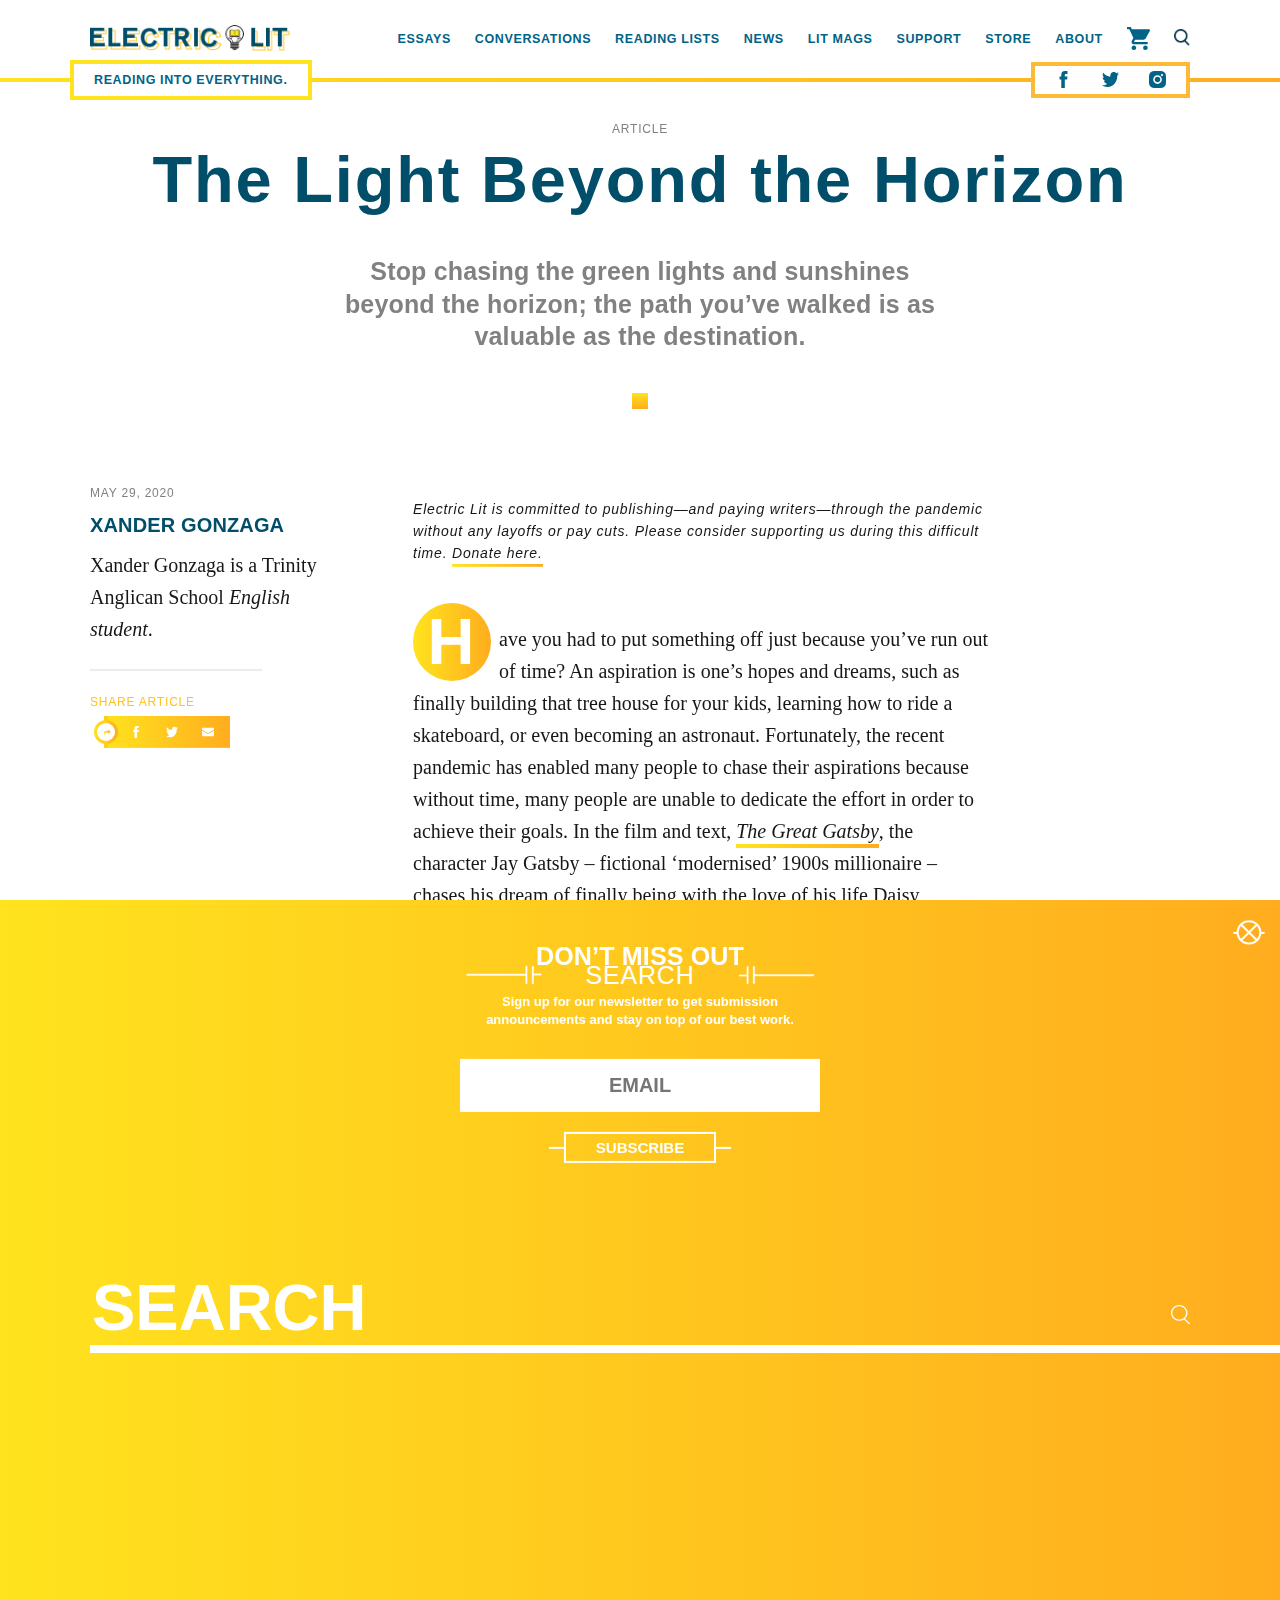
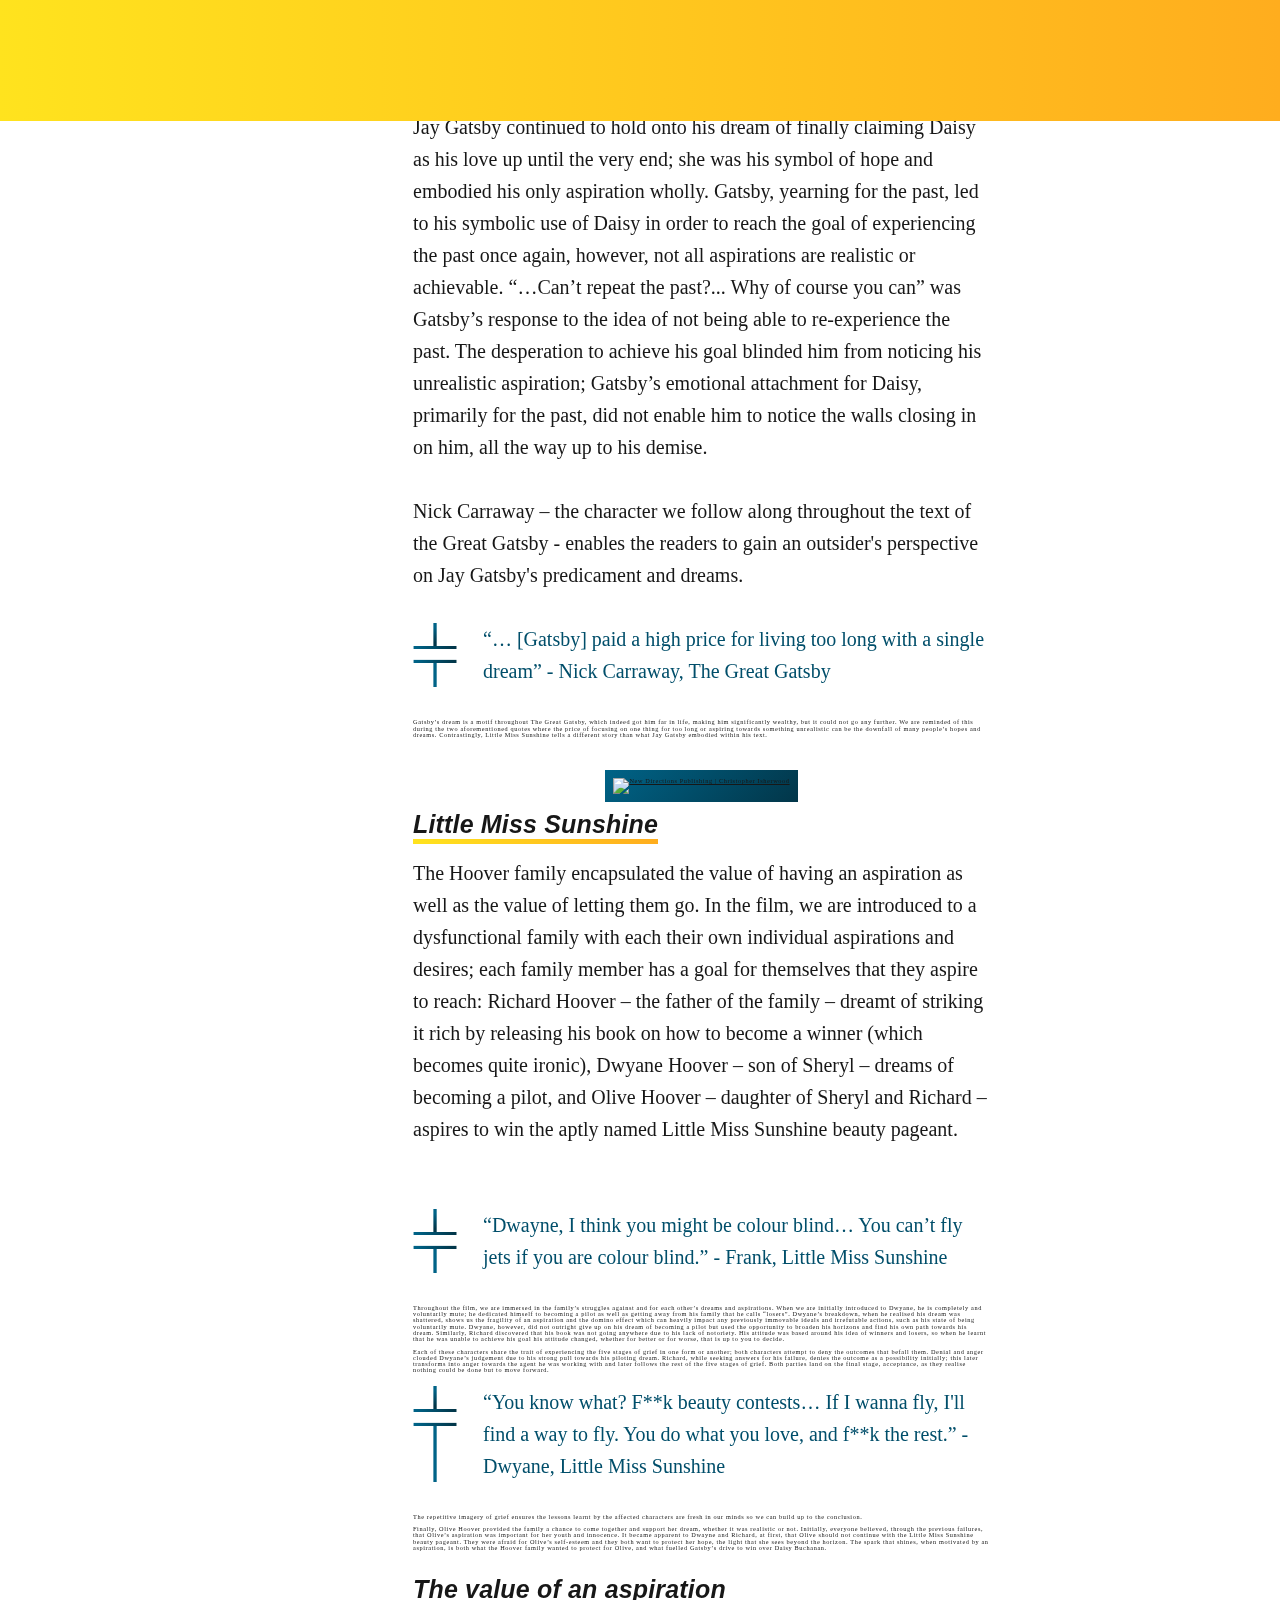
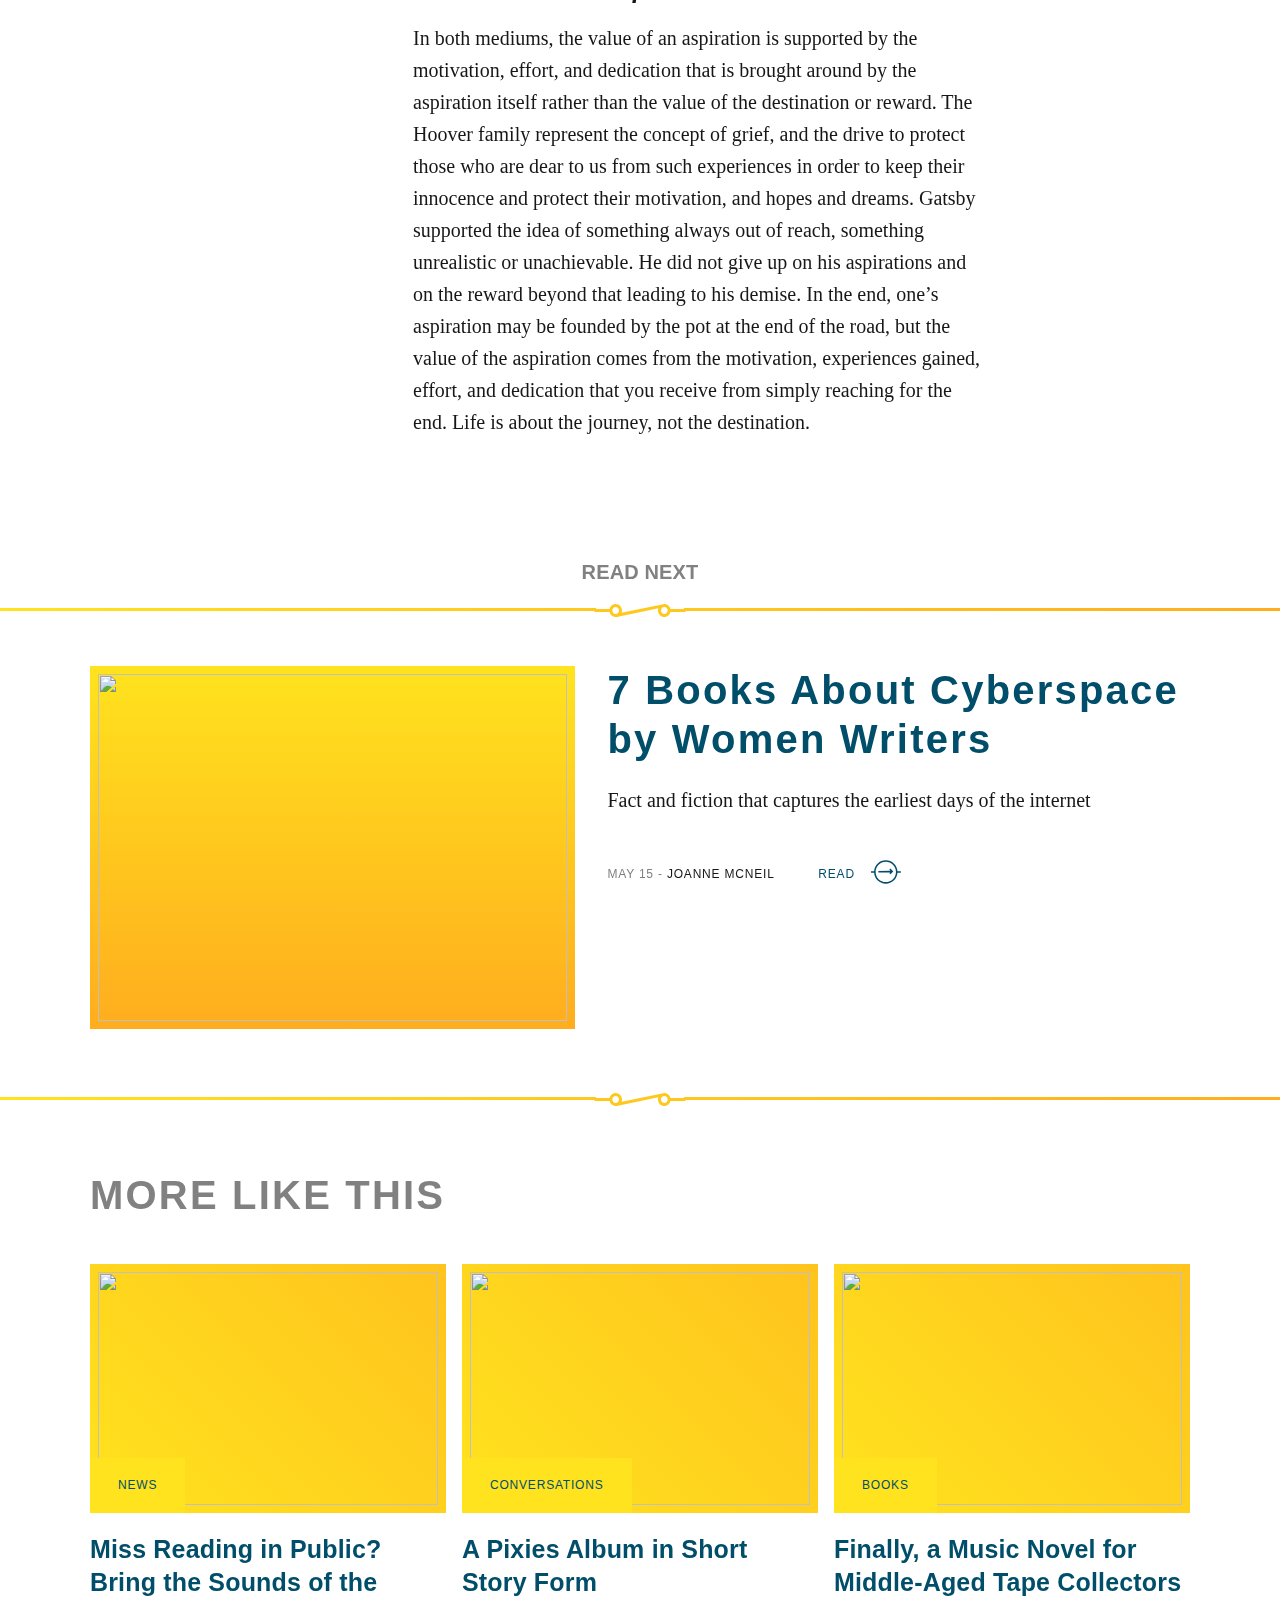
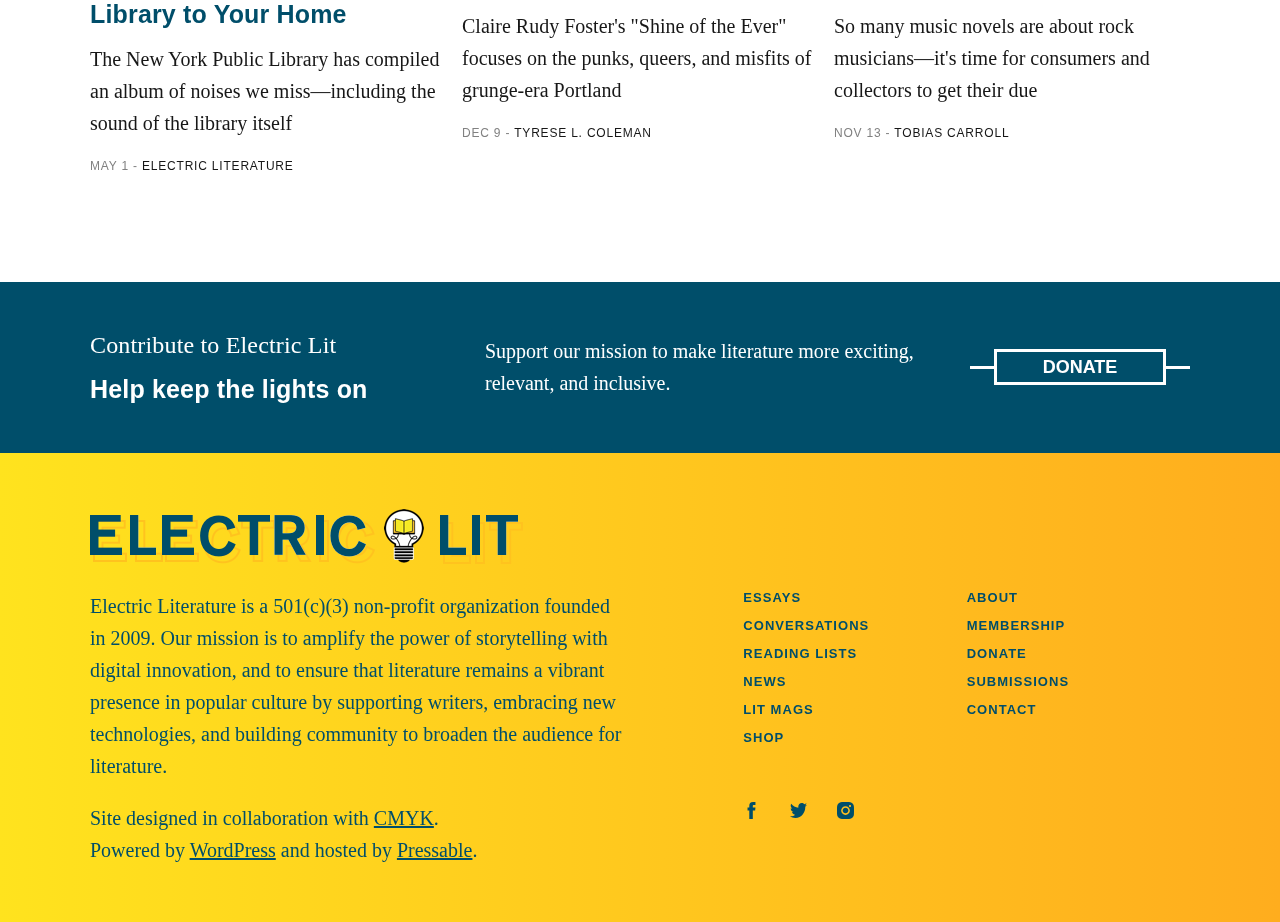
==== 8dd3cbd51df400264954bd637f5add628c99e6c5/index.html @ 5e047ed9 "Commit" ====
<!DOCTYPE html>
<!-- saved from url=(0086)https://electricliterature.com/8-musicals-that-you-might-not-know-were-based-on-books/ -->
<html lang="en-US" class=""><head><meta http-equiv="Content-Type" content="text/html; charset=UTF-8">
	
	<meta name="viewport" content="width=device-width, initial-scale=1">
	<link rel="profile" href="https://gmpg.org/xfn/11">
	<link rel="stylesheet" href="./8 Musicals that You Might Not Know Were Based on Books - Electric Literature_files/gqq1qhm.css">

	<title>The Light Beyond the Horizon - Electric Literature</title>
<script type="text/javascript" async="" src="https://www.google-analytics.com/analytics.js"></script><script type="text/javascript" async="" id="gauges-tracker" data-site-id="5c422c7be278046cb12de45c" src="//secure.gaug.es/track.js"></script><script type="text/javascript" async="" id="gauges-tracker" data-site-id="5c422c7be278046cb12de45c" src="//secure.gaug.es/track.js"></script><script type="text/javascript" async="" src="https://www.google-analytics.com/analytics.js"></script><script type="text/javascript" async="" src="https://www.google-analytics.com/analytics.js"></script><script type="text/javascript" async="" id="gauges-tracker" data-site-id="5c422c7be278046cb12de45c" src="//secure.gaug.es/track.js"></script><script type="text/javascript" async="" id="gauges-tracker" data-site-id="5c422c7be278046cb12de45c" src="//secure.gaug.es/track.js"></script><script type="text/javascript" async="" src="https://www.google-analytics.com/analytics.js"></script><script type="text/javascript" async="" id="gauges-tracker" data-site-id="5c422c7be278046cb12de45c" src="./8 Musicals that You Might Not Know Were Based on Books - Electric Literature_files/track.js.download"></script><script type="text/javascript" async="" src="./8 Musicals that You Might Not Know Were Based on Books - Electric Literature_files/analytics.js.download"></script><script>window._wca = window._wca || [];</script>

<!-- This site is optimized with the Yoast SEO plugin v12.1 - https://yoast.com/wordpress/plugins/seo/ -->
<meta name="description" content="">
<link rel="canonical" href="https://electricliterature.com/8-musicals-that-you-might-not-know-were-based-on-books/">
<meta property="og:locale" content="en_US">
<meta property="og:type" content="article">
<meta property="og:title" content="">
<meta property="og:description" content="">
<meta property="og:url" content="https://electricliterature.com/8-musicals-that-you-might-not-know-were-based-on-books/">
<meta property="og:site_name" content="Electric Literature">
<meta property="article:tag" content="music">
<meta property="article:tag" content="theater">
<meta property="article:section" content="Reading Lists">
<meta property="article:published_time" content="2020-05-18T11:00:00-04:00">
<meta property="article:modified_time" content="2020-05-18T17:53:12-04:00">
<meta property="og:updated_time" content="2020-05-18T17:53:12-04:00">
<meta property="og:image" content="https://149349728.v2.pressablecdn.com/wp-content/uploads/2020/04/peter-lewicki-Wfh650C1OHU-unsplash-scaled-e1587607714126.jpg">
<meta property="og:image:secure_url" content="https://149349728.v2.pressablecdn.com/wp-content/uploads/2020/04/peter-lewicki-Wfh650C1OHU-unsplash-scaled-e1587607714126.jpg">
<meta property="og:image:width" content="1500">
<meta property="og:image:height" content="1000">
<meta name="twitter:card" content="summary_large_image">
<meta name="twitter:description" content="The secret literary roots of your favorite Broadway showtunes">
<meta name="twitter:title" content="">
<meta name="twitter:image" content="https://149349728.v2.pressablecdn.com/wp-content/uploads/2020/04/peter-lewicki-Wfh650C1OHU-unsplash-scaled-e1587607714126.jpg">
<script type="application/ld+json" class="yoast-schema-graph yoast-schema-graph--main">{"@context":"https://schema.org","@graph":[{"@type":"WebSite","@id":"https://electricliterature.com/#website","url":"https://electricliterature.com/","name":"Electric Literature","potentialAction":{"@type":"SearchAction","target":"https://electricliterature.com/?s={search_term_string}","query-input":"required name=search_term_string"}},{"@type":"ImageObject","@id":"https://electricliterature.com/8-musicals-that-you-might-not-know-were-based-on-books/#primaryimage","url":"https://149349728.v2.pressablecdn.com/wp-content/uploads/2020/04/peter-lewicki-Wfh650C1OHU-unsplash-scaled-e1587607714126.jpg","width":1500,"height":1000},{"@type":"WebPage","@id":"https://electricliterature.com/8-musicals-that-you-might-not-know-were-based-on-books/#webpage","url":"https://electricliterature.com/8-musicals-that-you-might-not-know-were-based-on-books/","inLanguage":"en-US","name":"8 Musicals that You Might Not Know Were Based on Books - Electric Literature","isPartOf":{"@id":"https://electricliterature.com/#website"},"primaryImageOfPage":{"@id":"https://electricliterature.com/8-musicals-that-you-might-not-know-were-based-on-books/#primaryimage"},"datePublished":"2020-05-18T11:00:00-04:00","dateModified":"2020-05-18T17:53:12-04:00","author":{"@id":"https://electricliterature.com/#/schema/person/364474585183c8fc0d75adfd52c80486"},"description":"The secret literary roots of your favorite Broadway showtunes"},{"@type":["Person"],"@id":"https://electricliterature.com/#/schema/person/364474585183c8fc0d75adfd52c80486","name":"Jo Lou","image":{"@type":"ImageObject","@id":"https://electricliterature.com/#authorlogo","url":"https://secure.gravatar.com/avatar/92088957a4a938cdf86b08417f9899d1?s=96&d=mm&r=g","caption":"Jo Lou"},"sameAs":[]}]}</script>
<!-- / Yoast SEO plugin. -->

<link rel="dns-prefetch" href="https://chimpstatic.com/">
<link rel="dns-prefetch" href="https://stats.wp.com/">
<link rel="dns-prefetch" href="https://cdn.jsdelivr.net/">
<link rel="dns-prefetch" href="https://www.googletagservices.com/">
<link rel="dns-prefetch" href="https://a.opmnstr.com/">
<link rel="dns-prefetch" href="https://s.w.org/">
<link rel="alternate" type="application/rss+xml" title="Electric Literature » Feed" href="https://electricliterature.com/feed/">
<link rel="alternate" type="application/rss+xml" title="Electric Literature » Comments Feed" href="https://electricliterature.com/comments/feed/">
<link rel="alternate" type="application/rss+xml" title="Electric Literature » 8 Musicals that You Might Not Know Were Based on Books Comments Feed" href="https://electricliterature.com/8-musicals-that-you-might-not-know-were-based-on-books/feed/">
		<script type="text/javascript">
			window._wpemojiSettings = {"baseUrl":"https:\/\/s.w.org\/images\/core\/emoji\/12.0.0-1\/72x72\/","ext":".png","svgUrl":"https:\/\/s.w.org\/images\/core\/emoji\/12.0.0-1\/svg\/","svgExt":".svg","source":{"concatemoji":"https:\/\/electricliterature.com\/wp-includes\/js\/wp-emoji-release.min.js?ver=5.4.1"}};
			/*! This file is auto-generated */
			!function(e,a,t){var r,n,o,i,p=a.createElement("canvas"),s=p.getContext&&p.getContext("2d");function c(e,t){var a=String.fromCharCode;s.clearRect(0,0,p.width,p.height),s.fillText(a.apply(this,e),0,0);var r=p.toDataURL();return s.clearRect(0,0,p.width,p.height),s.fillText(a.apply(this,t),0,0),r===p.toDataURL()}function l(e){if(!s||!s.fillText)return!1;switch(s.textBaseline="top",s.font="600 32px Arial",e){case"flag":return!c([127987,65039,8205,9895,65039],[127987,65039,8203,9895,65039])&&(!c([55356,56826,55356,56819],[55356,56826,8203,55356,56819])&&!c([55356,57332,56128,56423,56128,56418,56128,56421,56128,56430,56128,56423,56128,56447],[55356,57332,8203,56128,56423,8203,56128,56418,8203,56128,56421,8203,56128,56430,8203,56128,56423,8203,56128,56447]));case"emoji":return!c([55357,56424,55356,57342,8205,55358,56605,8205,55357,56424,55356,57340],[55357,56424,55356,57342,8203,55358,56605,8203,55357,56424,55356,57340])}return!1}function d(e){var t=a.createElement("script");t.src=e,t.defer=t.type="text/javascript",a.getElementsByTagName("head")[0].appendChild(t)}for(i=Array("flag","emoji"),t.supports={everything:!0,everythingExceptFlag:!0},o=0;o<i.length;o++)t.supports[i[o]]=l(i[o]),t.supports.everything=t.supports.everything&&t.supports[i[o]],"flag"!==i[o]&&(t.supports.everythingExceptFlag=t.supports.everythingExceptFlag&&t.supports[i[o]]);t.supports.everythingExceptFlag=t.supports.everythingExceptFlag&&!t.supports.flag,t.DOMReady=!1,t.readyCallback=function(){t.DOMReady=!0},t.supports.everything||(n=function(){t.readyCallback()},a.addEventListener?(a.addEventListener("DOMContentLoaded",n,!1),e.addEventListener("load",n,!1)):(e.attachEvent("onload",n),a.attachEvent("onreadystatechange",function(){"complete"===a.readyState&&t.readyCallback()})),(r=t.source||{}).concatemoji?d(r.concatemoji):r.wpemoji&&r.twemoji&&(d(r.twemoji),d(r.wpemoji)))}(window,document,window._wpemojiSettings);
		</script><script src="https://electricliterature.com/wp-includes/js/wp-emoji-release.min.js?ver=5.4.1" type="text/javascript" defer=""></script><script src="https://electricliterature.com/wp-includes/js/wp-emoji-release.min.js?ver=5.4.1" type="text/javascript" defer=""></script><script src="https://electricliterature.com/wp-includes/js/wp-emoji-release.min.js?ver=5.4.1" type="text/javascript" defer=""></script><script src="https://electricliterature.com/wp-includes/js/wp-emoji-release.min.js?ver=5.4.1" type="text/javascript" defer=""></script><script src="./8 Musicals that You Might Not Know Were Based on Books - Electric Literature_files/wp-emoji-release.min.js.download" type="text/javascript" defer=""></script>
		<style type="text/css">
img.wp-smiley,
img.emoji {
	display: inline !important;
	border: none !important;
	box-shadow: none !important;
	height: 1em !important;
	width: 1em !important;
	margin: 0 .07em !important;
	vertical-align: -0.1em !important;
	background: none !important;
	padding: 0 !important;
}
</style>
	<link rel="stylesheet" id="wp-block-library-css" href="./8 Musicals that You Might Not Know Were Based on Books - Electric Literature_files/style.min.css" type="text/css" media="all">
<style id="wp-block-library-inline-css" type="text/css">
.has-text-align-justify{text-align:justify;}
</style>
<link rel="stylesheet" id="wc-block-style-css" href="./8 Musicals that You Might Not Know Were Based on Books - Electric Literature_files/style.css" type="text/css" media="all">
<link rel="stylesheet" id="follow-up-emails-css" href="./8 Musicals that You Might Not Know Were Based on Books - Electric Literature_files/followups.css" type="text/css" media="all">
<link rel="stylesheet" id="woocommerce-layout-css" href="./8 Musicals that You Might Not Know Were Based on Books - Electric Literature_files/woocommerce-layout.css" type="text/css" media="all">
<style id="woocommerce-layout-inline-css" type="text/css">

	.infinite-scroll .woocommerce-pagination {
		display: none;
	}
</style>
<link rel="stylesheet" id="woocommerce-smallscreen-css" href="./8 Musicals that You Might Not Know Were Based on Books - Electric Literature_files/woocommerce-smallscreen.css" type="text/css" media="only screen and (max-width: 768px)">
<link rel="stylesheet" id="woocommerce-general-css" href="./8 Musicals that You Might Not Know Were Based on Books - Electric Literature_files/woocommerce.css" type="text/css" media="all">
<style id="woocommerce-inline-inline-css" type="text/css">
.woocommerce form .form-row .required { visibility: visible; }
</style>
<link rel="stylesheet" id="woocommerce-nyp-css" href="./8 Musicals that You Might Not Know Were Based on Books - Electric Literature_files/name-your-price.css" type="text/css" media="all">
<link rel="stylesheet" id="wordpress-popular-posts-css-css" href="./8 Musicals that You Might Not Know Were Based on Books - Electric Literature_files/wpp.css" type="text/css" media="all">
<link rel="stylesheet" id="theme-name-style-css" href="./8 Musicals that You Might Not Know Were Based on Books - Electric Literature_files/style(1).css" type="text/css" media="all">
<link rel="stylesheet" id="slick-style-css" href="./8 Musicals that You Might Not Know Were Based on Books - Electric Literature_files/slick.css" type="text/css" media="all">
<link rel="stylesheet" id="jetpack_css-css" href="./8 Musicals that You Might Not Know Were Based on Books - Electric Literature_files/jetpack.css" type="text/css" media="all">
<script type="text/javascript" src="./8 Musicals that You Might Not Know Were Based on Books - Electric Literature_files/jquery.js.download"></script>
<script type="text/javascript" src="./8 Musicals that You Might Not Know Were Based on Books - Electric Literature_files/jquery-migrate.min.js.download"></script>
<script type="text/javascript">
/* <![CDATA[ */
var FUE = {"ajaxurl":"https:\/\/electricliterature.com\/wp-admin\/admin-ajax.php","ajax_loader":"https:\/\/electricliterature.com\/wp-content\/plugins\/woocommerce-follow-up-emails\/templates\/images\/ajax-loader.gif"};
/* ]]> */
</script>
<script type="text/javascript" src="./8 Musicals that You Might Not Know Were Based on Books - Electric Literature_files/fue-account-subscriptions.js.download"></script>
<script type="text/javascript">
/* <![CDATA[ */
var wpp_params = {"sampling_active":"1","sampling_rate":"100","ajax_url":"https:\/\/electricliterature.com\/wp-json\/wordpress-popular-posts\/v1\/popular-posts","ID":"127363","token":"dafe4c1215","debug":"1"};
/* ]]> */
</script>
<script type="text/javascript" src="./8 Musicals that You Might Not Know Were Based on Books - Electric Literature_files/wpp-5.0.0.min.js.download"></script>
<script async="" type="text/javascript" src="./8 Musicals that You Might Not Know Were Based on Books - Electric Literature_files/s-202021.js.download"></script>
<script type="text/javascript" defer="defer" src="./8 Musicals that You Might Not Know Were Based on Books - Electric Literature_files/slick.min.js.download"></script>
<script type="text/javascript" data-cfasync="false" id="omapi-script" async="async" src="./8 Musicals that You Might Not Know Were Based on Books - Electric Literature_files/api.min.js.download"></script>
<link rel="https://api.w.org/" href="https://electricliterature.com/wp-json/">
<link rel="EditURI" type="application/rsd+xml" title="RSD" href="https://electricliterature.com/xmlrpc.php?rsd">
<link rel="wlwmanifest" type="application/wlwmanifest+xml" href="https://electricliterature.com/wp-includes/wlwmanifest.xml"> 

<link rel="shortlink" href="https://wp.me/p4FNqI-x8f">
<link rel="alternate" type="application/json+oembed" href="https://electricliterature.com/wp-json/oembed/1.0/embed?url=https%3A%2F%2Felectricliterature.com%2F8-musicals-that-you-might-not-know-were-based-on-books%2F">
<link rel="alternate" type="text/xml+oembed" href="https://electricliterature.com/wp-json/oembed/1.0/embed?url=https%3A%2F%2Felectricliterature.com%2F8-musicals-that-you-might-not-know-were-based-on-books%2F&amp;format=xml">

		<script async="" src="./8 Musicals that You Might Not Know Were Based on Books - Electric Literature_files/js"></script>
		<script>
			window.dataLayer = window.dataLayer || [];
			function gtag(){dataLayer.push(arguments);}
			gtag('js', new Date());
			gtag('config', 'UA-51237042-2');
		</script>

	<meta name="referrer" content="always">
<link rel="dns-prefetch" href="https://v0.wordpress.com/">
<style type="text/css">img#wpstats{display:none}</style><link rel="pingback" href="https://electricliterature.com/xmlrpc.php">	<script type="text/javascript">
		var ajaxurl = 'https://electricliterature.com/wp-admin/admin-ajax.php';
		var templateurl = 'https://electricliterature.com/wp-content/themes/electric-lit';
		var homeurl = 'https://electricliterature.com';
		var siteurl = 'https://electricliterature.com';
		var googletag = googletag || {};
		googletag.cmd = googletag.cmd || [];

	</script>
	<noscript><style>.woocommerce-product-gallery{ opacity: 1 !important; }</style></noscript>
	<style type="text/css">.recentcomments a{display:inline !important;padding:0 !important;margin:0 !important;}</style><link rel="icon" href="https://149349728.v2.pressablecdn.com/wp-content/uploads/2019/02/favicon.jpeg" sizes="32x32">
<link rel="icon" href="https://149349728.v2.pressablecdn.com/wp-content/uploads/2019/02/favicon.jpeg" sizes="192x192">
<link rel="apple-touch-icon" href="https://149349728.v2.pressablecdn.com/wp-content/uploads/2019/02/favicon.jpeg">
<meta name="msapplication-TileImage" content="https://149349728.v2.pressablecdn.com/wp-content/uploads/2019/02/favicon.jpeg">

<style type="text/css">@-webkit-keyframes bounce{0%,20%,50%,80%,to{-webkit-transform:translateY(0);transform:translateY(0)}40%{-webkit-transform:translateY(-30px);transform:translateY(-30px)}60%{-webkit-transform:translateY(-15px);transform:translateY(-15px)}}@keyframes bounce{0%,20%,50%,80%,to{-webkit-transform:translateY(0);transform:translateY(0)}40%{-webkit-transform:translateY(-30px);transform:translateY(-30px)}60%{-webkit-transform:translateY(-15px);transform:translateY(-15px)}}.om-animation-bounce{-webkit-animation-duration:1s;animation-duration:1s;-webkit-animation-fill-mode:both;animation-fill-mode:both;-webkit-animation-name:bounce;animation-name:bounce}@-webkit-keyframes bounceIn{0%{opacity:0;-webkit-transform:scale(.3);transform:scale(.3)}50%{opacity:1;-webkit-transform:scale(1.05);transform:scale(1.05)}70%{-webkit-transform:scale(.9);transform:scale(.9)}to{opacity:1;-webkit-transform:scale(1);transform:scale(1)}}@keyframes bounceIn{0%{opacity:0;-webkit-transform:scale(.3);transform:scale(.3)}50%{opacity:1;-webkit-transform:scale(1.05);transform:scale(1.05)}70%{-webkit-transform:scale(.9);transform:scale(.9)}to{opacity:1;-webkit-transform:scale(1);transform:scale(1)}}.om-animation-bounce-in{-webkit-animation-duration:1s;animation-duration:1s;-webkit-animation-name:bounceIn;animation-name:bounceIn}@-webkit-keyframes bounceInDown{0%{opacity:0;-webkit-transform:translateY(-2000px);transform:translateY(-2000px)}60%{opacity:1;-webkit-transform:translateY(30px);transform:translateY(30px)}80%{-webkit-transform:translateY(-10px);transform:translateY(-10px)}to{-webkit-transform:translateY(0);transform:translateY(0)}}@keyframes bounceInDown{0%{opacity:0;-webkit-transform:translateY(-2000px);transform:translateY(-2000px)}60%{opacity:1;-webkit-transform:translateY(30px);transform:translateY(30px)}80%{-webkit-transform:translateY(-10px);transform:translateY(-10px)}to{-webkit-transform:translateY(0);transform:translateY(0)}}.om-animation-bounce-in-down{-webkit-animation-duration:1s;animation-duration:1s;-webkit-animation-name:bounceInDown;animation-name:bounceInDown}@-webkit-keyframes bounceInLeft{0%{opacity:0;-webkit-transform:translateX(-2000px);transform:translateX(-2000px)}60%{opacity:1;-webkit-transform:translateX(30px);transform:translateX(30px)}80%{-webkit-transform:translateX(-10px);transform:translateX(-10px)}to{-webkit-transform:translateX(0);transform:translateX(0)}}@keyframes bounceInLeft{0%{opacity:0;-webkit-transform:translateX(-2000px);transform:translateX(-2000px)}60%{opacity:1;-webkit-transform:translateX(30px);transform:translateX(30px)}80%{-webkit-transform:translateX(-10px);transform:translateX(-10px)}to{-webkit-transform:translateX(0);transform:translateX(0)}}.om-animation-bounce-in-left{-webkit-animation-duration:1s;animation-duration:1s;-webkit-animation-name:bounceInLeft;animation-name:bounceInLeft}@-webkit-keyframes bounceInRight{0%{opacity:0;-webkit-transform:translateX(2000px);transform:translateX(2000px)}60%{opacity:1;-webkit-transform:translateX(-30px);transform:translateX(-30px)}80%{-webkit-transform:translateX(10px);transform:translateX(10px)}to{-webkit-transform:translateX(0);transform:translateX(0)}}@keyframes bounceInRight{0%{opacity:0;-webkit-transform:translateX(2000px);transform:translateX(2000px)}60%{opacity:1;-webkit-transform:translateX(-30px);transform:translateX(-30px)}80%{-webkit-transform:translateX(10px);transform:translateX(10px)}to{-webkit-transform:translateX(0);transform:translateX(0)}}.om-animation-bounce-in-right{-webkit-animation-duration:1s;animation-duration:1s;-webkit-animation-name:bounceInRight;animation-name:bounceInRight}@-webkit-keyframes bounceInUp{0%{opacity:0;-webkit-transform:translateY(2000px);transform:translateY(2000px)}60%{opacity:1;-webkit-transform:translateY(-30px);transform:translateY(-30px)}80%{-webkit-transform:translateY(10px);transform:translateY(10px)}to{-webkit-transform:translateY(0);transform:translateY(0)}}@keyframes bounceInUp{0%{opacity:0;-webkit-transform:translateY(2000px);transform:translateY(2000px)}60%{opacity:1;-webkit-transform:translateY(-30px);transform:translateY(-30px)}80%{-webkit-transform:translateY(10px);transform:translateY(10px)}to{-webkit-transform:translateY(0);transform:translateY(0)}}.om-animation-bounce-in-up{-webkit-animation-duration:1s;animation-duration:1s;-webkit-animation-name:bounceInUp;animation-name:bounceInUp}@-webkit-keyframes flash{0%,50%,to{opacity:1}25%,75%{opacity:0}}@keyframes flash{0%,50%,to{opacity:1}25%,75%{opacity:0}}.om-animation-flash{-webkit-animation-duration:1s;animation-duration:1s;-webkit-animation-fill-mode:both;animation-fill-mode:both;-webkit-animation-name:flash;animation-name:flash}@-webkit-keyframes flip{0%{-webkit-transform:perspective(800px) translateZ(0) rotateY(0) scale(1);transform:perspective(800px) translateZ(0) rotateY(0) scale(1);-webkit-animation-timing-function:ease-out;animation-timing-function:ease-out}40%{-webkit-transform:perspective(800px) translateZ(150px) rotateY(170deg) scale(1);transform:perspective(800px) translateZ(150px) rotateY(170deg) scale(1);-webkit-animation-timing-function:ease-out;animation-timing-function:ease-out}50%{-webkit-transform:perspective(800px) translateZ(150px) rotateY(190deg) scale(1);transform:perspective(800px) translateZ(150px) rotateY(190deg) scale(1);-webkit-animation-timing-function:ease-in;animation-timing-function:ease-in}80%{-webkit-transform:perspective(800px) translateZ(0) rotateY(1turn) scale(.95);transform:perspective(800px) translateZ(0) rotateY(1turn) scale(.95);-webkit-animation-timing-function:ease-in;animation-timing-function:ease-in}to{-webkit-transform:perspective(800px) translateZ(0) rotateY(1turn) scale(1);transform:perspective(800px) translateZ(0) rotateY(1turn) scale(1);-webkit-animation-timing-function:ease-in;animation-timing-function:ease-in}}@keyframes flip{0%{-webkit-transform:perspective(800px) translateZ(0) rotateY(0) scale(1);transform:perspective(800px) translateZ(0) rotateY(0) scale(1);-webkit-animation-timing-function:ease-out;animation-timing-function:ease-out}40%{-webkit-transform:perspective(800px) translateZ(150px) rotateY(170deg) scale(1);transform:perspective(800px) translateZ(150px) rotateY(170deg) scale(1);-webkit-animation-timing-function:ease-out;animation-timing-function:ease-out}50%{-webkit-transform:perspective(800px) translateZ(150px) rotateY(190deg) scale(1);transform:perspective(800px) translateZ(150px) rotateY(190deg) scale(1);-webkit-animation-timing-function:ease-in;animation-timing-function:ease-in}80%{-webkit-transform:perspective(800px) translateZ(0) rotateY(1turn) scale(.95);transform:perspective(800px) translateZ(0) rotateY(1turn) scale(.95);-webkit-animation-timing-function:ease-in;animation-timing-function:ease-in}to{-webkit-transform:perspective(800px) translateZ(0) rotateY(1turn) scale(1);transform:perspective(800px) translateZ(0) rotateY(1turn) scale(1);-webkit-animation-timing-function:ease-in;animation-timing-function:ease-in}}.om-animation-flip{-webkit-animation-duration:1s;animation-duration:1s;-webkit-backface-visibility:visible;backface-visibility:visible;-webkit-animation-name:flip;animation-name:flip}@-webkit-keyframes flipInX{0%{-webkit-transform:perspective(800px) rotateX(90deg);transform:perspective(800px) rotateX(90deg);opacity:0}40%{-webkit-transform:perspective(800px) rotateX(-10deg);transform:perspective(800px) rotateX(-10deg)}70%{-webkit-transform:perspective(800px) rotateX(10deg);transform:perspective(800px) rotateX(10deg)}to{-webkit-transform:perspective(800px) rotateX(0deg);transform:perspective(800px) rotateX(0deg);opacity:1}}@keyframes flipInX{0%{-webkit-transform:perspective(800px) rotateX(90deg);transform:perspective(800px) rotateX(90deg);opacity:0}40%{-webkit-transform:perspective(800px) rotateX(-10deg);transform:perspective(800px) rotateX(-10deg)}70%{-webkit-transform:perspective(800px) rotateX(10deg);transform:perspective(800px) rotateX(10deg)}to{-webkit-transform:perspective(800px) rotateX(0deg);transform:perspective(800px) rotateX(0deg);opacity:1}}.om-animation-flip-down{-webkit-animation-duration:1s;animation-duration:1s;-webkit-backface-visibility:visible;backface-visibility:visible;-webkit-animation-name:flipInX;animation-name:flipInX}@-webkit-keyframes flipInY{0%{-webkit-transform:perspective(800px) rotateY(90deg);transform:perspective(800px) rotateY(90deg);opacity:0}40%{-webkit-transform:perspective(800px) rotateY(-10deg);transform:perspective(800px) rotateY(-10deg)}70%{-webkit-transform:perspective(800px) rotateY(10deg);transform:perspective(800px) rotateY(10deg)}to{-webkit-transform:perspective(800px) rotateY(0deg);transform:perspective(800px) rotateY(0deg);opacity:1}}@keyframes flipInY{0%{-webkit-transform:perspective(800px) rotateY(90deg);transform:perspective(800px) rotateY(90deg);opacity:0}40%{-webkit-transform:perspective(800px) rotateY(-10deg);transform:perspective(800px) rotateY(-10deg)}70%{-webkit-transform:perspective(800px) rotateY(10deg);transform:perspective(800px) rotateY(10deg)}to{-webkit-transform:perspective(800px) rotateY(0deg);transform:perspective(800px) rotateY(0deg);opacity:1}}.om-animation-flip-side{-webkit-animation-duration:1s;animation-duration:1s;-webkit-backface-visibility:visible;backface-visibility:visible;-webkit-animation-name:flipInY;animation-name:flipInY}@-webkit-keyframes lightSpeedIn{0%{-webkit-transform:translateX(100%) skewX(-30deg);transform:translateX(100%) skewX(-30deg);opacity:0}60%{-webkit-transform:translateX(-20%) skewX(30deg);transform:translateX(-20%) skewX(30deg);opacity:1}80%{-webkit-transform:translateX(0) skewX(-15deg);transform:translateX(0) skewX(-15deg);opacity:1}to{-webkit-transform:translateX(0) skewX(0deg);transform:translateX(0) skewX(0deg);opacity:1}}@keyframes lightSpeedIn{0%{-webkit-transform:translateX(100%) skewX(-30deg);transform:translateX(100%) skewX(-30deg);opacity:0}60%{-webkit-transform:translateX(-20%) skewX(30deg);transform:translateX(-20%) skewX(30deg);opacity:1}80%{-webkit-transform:translateX(0) skewX(-15deg);transform:translateX(0) skewX(-15deg);opacity:1}to{-webkit-transform:translateX(0) skewX(0deg);transform:translateX(0) skewX(0deg);opacity:1}}.om-animation-light-speed{-webkit-animation-duration:1s;animation-duration:1s;-webkit-animation-name:lightSpeedIn;animation-name:lightSpeedIn;-webkit-animation-timing-function:ease-out;animation-timing-function:ease-out}@-webkit-keyframes pulse{0%{-webkit-transform:scale(1);transform:scale(1)}50%{-webkit-transform:scale(1.1);transform:scale(1.1)}to{-webkit-transform:scale(1);transform:scale(1)}}@keyframes pulse{0%{-webkit-transform:scale(1);transform:scale(1)}50%{-webkit-transform:scale(1.1);transform:scale(1.1)}to{-webkit-transform:scale(1);transform:scale(1)}}.om-animation-pulse{-webkit-animation-duration:1s;animation-duration:1s;-webkit-animation-fill-mode:both;animation-fill-mode:both;-webkit-animation-name:pulse;animation-name:pulse}@-webkit-keyframes rollIn{0%{opacity:0;-webkit-transform:translateX(-100%) rotate(-120deg);transform:translateX(-100%) rotate(-120deg)}to{opacity:1;-webkit-transform:translateX(0) rotate(0deg);transform:translateX(0) rotate(0deg)}}@keyframes rollIn{0%{opacity:0;-webkit-transform:translateX(-100%) rotate(-120deg);transform:translateX(-100%) rotate(-120deg)}to{opacity:1;-webkit-transform:translateX(0) rotate(0deg);transform:translateX(0) rotate(0deg)}}.om-animation-roll-in{-webkit-animation-duration:1s;animation-duration:1s;-webkit-animation-name:rollIn;animation-name:rollIn}@-webkit-keyframes rotateIn{0%{-webkit-transform-origin:center center;transform-origin:center center;-webkit-transform:rotate(-200deg);transform:rotate(-200deg);opacity:0}to{-webkit-transform-origin:center center;transform-origin:center center;-webkit-transform:rotate(0);transform:rotate(0);opacity:1}}@keyframes rotateIn{0%{-webkit-transform-origin:center center;transform-origin:center center;-webkit-transform:rotate(-200deg);transform:rotate(-200deg);opacity:0}to{-webkit-transform-origin:center center;transform-origin:center center;-webkit-transform:rotate(0);transform:rotate(0);opacity:1}}.om-animation-rotate{-webkit-animation-duration:1s;animation-duration:1s;-webkit-animation-name:rotateIn;animation-name:rotateIn}@-webkit-keyframes rotateInDownLeft{0%{-webkit-transform-origin:left bottom;transform-origin:left bottom;-webkit-transform:rotate(-90deg);transform:rotate(-90deg);opacity:0}to{-webkit-transform-origin:left bottom;transform-origin:left bottom;-webkit-transform:rotate(0);transform:rotate(0);opacity:1}}@keyframes rotateInDownLeft{0%{-webkit-transform-origin:left bottom;transform-origin:left bottom;-webkit-transform:rotate(-90deg);transform:rotate(-90deg);opacity:0}to{-webkit-transform-origin:left bottom;transform-origin:left bottom;-webkit-transform:rotate(0);transform:rotate(0);opacity:1}}.om-animation-rotate-down-left{-webkit-animation-duration:1s;animation-duration:1s;-webkit-animation-name:rotateInDownLeft;animation-name:rotateInDownLeft}@-webkit-keyframes rotateInDownRight{0%{-webkit-transform-origin:right bottom;transform-origin:right bottom;-webkit-transform:rotate(90deg);transform:rotate(90deg);opacity:0}to{-webkit-transform-origin:right bottom;transform-origin:right bottom;-webkit-transform:rotate(0);transform:rotate(0);opacity:1}}@keyframes rotateInDownRight{0%{-webkit-transform-origin:right bottom;transform-origin:right bottom;-webkit-transform:rotate(90deg);transform:rotate(90deg);opacity:0}to{-webkit-transform-origin:right bottom;transform-origin:right bottom;-webkit-transform:rotate(0);transform:rotate(0);opacity:1}}.om-animation-rotate-down-right{-webkit-animation-duration:1s;animation-duration:1s;-webkit-animation-name:rotateInDownRight;animation-name:rotateInDownRight}@-webkit-keyframes rotateInUpLeft{0%{-webkit-transform-origin:left bottom;transform-origin:left bottom;-webkit-transform:rotate(90deg);transform:rotate(90deg);opacity:0}to{-webkit-transform-origin:left bottom;transform-origin:left bottom;-webkit-transform:rotate(0);transform:rotate(0);opacity:1}}@keyframes rotateInUpLeft{0%{-webkit-transform-origin:left bottom;transform-origin:left bottom;-webkit-transform:rotate(90deg);transform:rotate(90deg);opacity:0}to{-webkit-transform-origin:left bottom;transform-origin:left bottom;-webkit-transform:rotate(0);transform:rotate(0);opacity:1}}.om-animation-rotate-up-left{-webkit-animation-duration:1s;animation-duration:1s;-webkit-animation-name:rotateInUpLeft;animation-name:rotateInUpLeft}@-webkit-keyframes rotateInUpRight{0%{-webkit-transform-origin:right bottom;transform-origin:right bottom;-webkit-transform:rotate(-90deg);transform:rotate(-90deg);opacity:0}to{-webkit-transform-origin:right bottom;transform-origin:right bottom;-webkit-transform:rotate(0);transform:rotate(0);opacity:1}}@keyframes rotateInUpRight{0%{-webkit-transform-origin:right bottom;transform-origin:right bottom;-webkit-transform:rotate(-90deg);transform:rotate(-90deg);opacity:0}to{-webkit-transform-origin:right bottom;transform-origin:right bottom;-webkit-transform:rotate(0);transform:rotate(0);opacity:1}}.om-animation-rotate-up-right{-webkit-animation-duration:1s;animation-duration:1s;-webkit-animation-name:rotateInUpRight;animation-name:rotateInUpRight}@-webkit-keyframes rubberBand{0%{-webkit-transform:scale(1);transform:scale(1)}30%{-webkit-transform:scaleX(1.25) scaleY(.75);transform:scaleX(1.25) scaleY(.75)}40%{-webkit-transform:scaleX(.75) scaleY(1.25);transform:scaleX(.75) scaleY(1.25)}60%{-webkit-transform:scaleX(1.15) scaleY(.85);transform:scaleX(1.15) scaleY(.85)}to{-webkit-transform:scale(1);transform:scale(1)}}@keyframes rubberBand{0%{-webkit-transform:scale(1);transform:scale(1)}30%{-webkit-transform:scaleX(1.25) scaleY(.75);transform:scaleX(1.25) scaleY(.75)}40%{-webkit-transform:scaleX(.75) scaleY(1.25);transform:scaleX(.75) scaleY(1.25)}60%{-webkit-transform:scaleX(1.15) scaleY(.85);transform:scaleX(1.15) scaleY(.85)}to{-webkit-transform:scale(1);transform:scale(1)}}.om-animation-rubber-band{-webkit-animation-duration:1s;animation-duration:1s;-webkit-animation-fill-mode:both;animation-fill-mode:both;-webkit-animation-name:rubberBand;animation-name:rubberBand}@-webkit-keyframes shake{0%,to{-webkit-transform:translateX(0);transform:translateX(0)}10%,30%,50%,70%,90%{-webkit-transform:translateX(-10px);transform:translateX(-10px)}20%,40%,60%,80%{-webkit-transform:translateX(10px);transform:translateX(10px)}}@keyframes shake{0%,to{-webkit-transform:translateX(0);transform:translateX(0)}10%,30%,50%,70%,90%{-webkit-transform:translateX(-10px);transform:translateX(-10px)}20%,40%,60%,80%{-webkit-transform:translateX(10px);transform:translateX(10px)}}.om-animation-shake{-webkit-animation-duration:1s;animation-duration:1s;-webkit-animation-fill-mode:both;animation-fill-mode:both;-webkit-animation-name:shake;animation-name:shake}@-webkit-keyframes slideInDown{0%{opacity:0;-webkit-transform:translateY(-2000px);transform:translateY(-2000px)}to{-webkit-transform:translateY(0);transform:translateY(0)}}@keyframes slideInDown{0%{opacity:0;-webkit-transform:translateY(-2000px);transform:translateY(-2000px)}to{-webkit-transform:translateY(0);transform:translateY(0)}}.om-animation-slide-in-down{-webkit-animation-duration:1s;animation-duration:1s;-webkit-animation-name:slideInDown;animation-name:slideInDown}@-webkit-keyframes slideInLeft{0%{opacity:0;-webkit-transform:translateX(-2000px);transform:translateX(-2000px)}to{-webkit-transform:translateX(0);transform:translateX(0)}}@keyframes slideInLeft{0%{opacity:0;-webkit-transform:translateX(-2000px);transform:translateX(-2000px)}to{-webkit-transform:translateX(0);transform:translateX(0)}}.om-animation-slide-in-left{-webkit-animation-duration:1s;animation-duration:1s;-webkit-animation-name:slideInLeft;animation-name:slideInLeft}@-webkit-keyframes slideInRight{0%{opacity:0;-webkit-transform:translateX(2000px);transform:translateX(2000px)}to{-webkit-transform:translateX(0);transform:translateX(0)}}@keyframes slideInRight{0%{opacity:0;-webkit-transform:translateX(2000px);transform:translateX(2000px)}to{-webkit-transform:translateX(0);transform:translateX(0)}}.om-animation-slide-in-right{-webkit-animation-duration:1s;animation-duration:1s;-webkit-animation-name:slideInRight;animation-name:slideInRight}@-webkit-keyframes swing{20%{-webkit-transform:rotate(15deg);transform:rotate(15deg)}40%{-webkit-transform:rotate(-10deg);transform:rotate(-10deg)}60%{-webkit-transform:rotate(5deg);transform:rotate(5deg)}80%{-webkit-transform:rotate(-5deg);transform:rotate(-5deg)}to{-webkit-transform:rotate(0deg);transform:rotate(0deg)}}@keyframes swing{20%{-webkit-transform:rotate(15deg);transform:rotate(15deg)}40%{-webkit-transform:rotate(-10deg);transform:rotate(-10deg)}60%{-webkit-transform:rotate(5deg);transform:rotate(5deg)}80%{-webkit-transform:rotate(-5deg);transform:rotate(-5deg)}to{-webkit-transform:rotate(0deg);transform:rotate(0deg)}}.om-animation-swing{-webkit-animation-duration:1s;animation-duration:1s;-webkit-transform-origin:top center;transform-origin:top center;-webkit-animation-name:swing;animation-name:swing}@-webkit-keyframes tada{0%{-webkit-transform:scale(1);transform:scale(1)}10%,20%{-webkit-transform:scale(.9) rotate(-3deg);transform:scale(.9) rotate(-3deg)}30%,50%,70%,90%{-webkit-transform:scale(1.1) rotate(3deg);transform:scale(1.1) rotate(3deg)}40%,60%,80%{-webkit-transform:scale(1.1) rotate(-3deg);transform:scale(1.1) rotate(-3deg)}to{-webkit-transform:scale(1) rotate(0);transform:scale(1) rotate(0)}}@keyframes tada{0%{-webkit-transform:scale(1);transform:scale(1)}10%,20%{-webkit-transform:scale(.9) rotate(-3deg);transform:scale(.9) rotate(-3deg)}30%,50%,70%,90%{-webkit-transform:scale(1.1) rotate(3deg);transform:scale(1.1) rotate(3deg)}40%,60%,80%{-webkit-transform:scale(1.1) rotate(-3deg);transform:scale(1.1) rotate(-3deg)}to{-webkit-transform:scale(1) rotate(0);transform:scale(1) rotate(0)}}.om-animation-tada{-webkit-animation-duration:1s;animation-duration:1s;-webkit-animation-name:tada;animation-name:tada}@-webkit-keyframes wobble{0%{-webkit-transform:translateX(0);transform:translateX(0)}15%{-webkit-transform:translateX(-25%) rotate(-5deg);transform:translateX(-25%) rotate(-5deg)}30%{-webkit-transform:translateX(20%) rotate(3deg);transform:translateX(20%) rotate(3deg)}45%{-webkit-transform:translateX(-15%) rotate(-3deg);transform:translateX(-15%) rotate(-3deg)}60%{-webkit-transform:translateX(10%) rotate(2deg);transform:translateX(10%) rotate(2deg)}75%{-webkit-transform:translateX(-5%) rotate(-1deg);transform:translateX(-5%) rotate(-1deg)}to{-webkit-transform:translateX(0);transform:translateX(0)}}@keyframes wobble{0%{-webkit-transform:translateX(0);transform:translateX(0)}15%{-webkit-transform:translateX(-25%) rotate(-5deg);transform:translateX(-25%) rotate(-5deg)}30%{-webkit-transform:translateX(20%) rotate(3deg);transform:translateX(20%) rotate(3deg)}45%{-webkit-transform:translateX(-15%) rotate(-3deg);transform:translateX(-15%) rotate(-3deg)}60%{-webkit-transform:translateX(10%) rotate(2deg);transform:translateX(10%) rotate(2deg)}75%{-webkit-transform:translateX(-5%) rotate(-1deg);transform:translateX(-5%) rotate(-1deg)}to{-webkit-transform:translateX(0);transform:translateX(0)}}.om-animation-wobble{-webkit-animation-duration:1s;animation-duration:1s;-webkit-animation-name:wobble;animation-name:wobble}.om-content-lock{color:transparent!important;text-shadow:rgba(0,0,0,.5) 0 0 10px;-webkit-user-select:none;-moz-user-select:none;-ms-user-select:none;user-select:none;pointer-events:none;filter:url("data:image/svg+xml;utf9,<svg%20version='1.1'%20xmlns='http://www.w3.org/2000/svg'><filter%20id='blur'><feGaussianBlur%20stdDeviation='10'%20/></filter></svg>#blur");-webkit-filter:blur(10px);-ms-filter:blur(10px);-o-filter:blur(10px);filter:blur(10px)}html.om-mobile-position,html.om-mobile-position body{position:fixed!important}html.om-ios-form,html.om-ios-form body{-webkit-transform:translateZ(0)!important;transform:translateZ(0)!important;-webkit-overflow-scrolling:touch!important;height:100%!important;overflow:auto!important}html.om-position-popup body{overflow:hidden!important}html.om-position-floating-top{transition:padding-top .5s ease!important}html.om-position-floating-bottom{transition:padding-bottom .5s ease!important}html.om-reset-dimensions{height:100%!important;width:100%!important}.om-verification-confirmation{font-family:Lato,Arial,Helvetica,sans-serif;position:fixed;border-radius:10px;bottom:20px;left:20px;padding:10px 20px;opacity:0;transition:opacity .3s ease-in;background:#85bf31;color:#fff;font-size:18px;font-weight:700;z-index:9999}</style><style type="text/css">@-webkit-keyframes bounce{0%,20%,50%,80%,to{-webkit-transform:translateY(0);transform:translateY(0)}40%{-webkit-transform:translateY(-30px);transform:translateY(-30px)}60%{-webkit-transform:translateY(-15px);transform:translateY(-15px)}}@keyframes bounce{0%,20%,50%,80%,to{-webkit-transform:translateY(0);transform:translateY(0)}40%{-webkit-transform:translateY(-30px);transform:translateY(-30px)}60%{-webkit-transform:translateY(-15px);transform:translateY(-15px)}}.om-animation-bounce{-webkit-animation-duration:1s;animation-duration:1s;-webkit-animation-fill-mode:both;animation-fill-mode:both;-webkit-animation-name:bounce;animation-name:bounce}@-webkit-keyframes bounceIn{0%{opacity:0;-webkit-transform:scale(.3);transform:scale(.3)}50%{opacity:1;-webkit-transform:scale(1.05);transform:scale(1.05)}70%{-webkit-transform:scale(.9);transform:scale(.9)}to{opacity:1;-webkit-transform:scale(1);transform:scale(1)}}@keyframes bounceIn{0%{opacity:0;-webkit-transform:scale(.3);transform:scale(.3)}50%{opacity:1;-webkit-transform:scale(1.05);transform:scale(1.05)}70%{-webkit-transform:scale(.9);transform:scale(.9)}to{opacity:1;-webkit-transform:scale(1);transform:scale(1)}}.om-animation-bounce-in{-webkit-animation-duration:1s;animation-duration:1s;-webkit-animation-name:bounceIn;animation-name:bounceIn}@-webkit-keyframes bounceInDown{0%{opacity:0;-webkit-transform:translateY(-2000px);transform:translateY(-2000px)}60%{opacity:1;-webkit-transform:translateY(30px);transform:translateY(30px)}80%{-webkit-transform:translateY(-10px);transform:translateY(-10px)}to{-webkit-transform:translateY(0);transform:translateY(0)}}@keyframes bounceInDown{0%{opacity:0;-webkit-transform:translateY(-2000px);transform:translateY(-2000px)}60%{opacity:1;-webkit-transform:translateY(30px);transform:translateY(30px)}80%{-webkit-transform:translateY(-10px);transform:translateY(-10px)}to{-webkit-transform:translateY(0);transform:translateY(0)}}.om-animation-bounce-in-down{-webkit-animation-duration:1s;animation-duration:1s;-webkit-animation-name:bounceInDown;animation-name:bounceInDown}@-webkit-keyframes bounceInLeft{0%{opacity:0;-webkit-transform:translateX(-2000px);transform:translateX(-2000px)}60%{opacity:1;-webkit-transform:translateX(30px);transform:translateX(30px)}80%{-webkit-transform:translateX(-10px);transform:translateX(-10px)}to{-webkit-transform:translateX(0);transform:translateX(0)}}@keyframes bounceInLeft{0%{opacity:0;-webkit-transform:translateX(-2000px);transform:translateX(-2000px)}60%{opacity:1;-webkit-transform:translateX(30px);transform:translateX(30px)}80%{-webkit-transform:translateX(-10px);transform:translateX(-10px)}to{-webkit-transform:translateX(0);transform:translateX(0)}}.om-animation-bounce-in-left{-webkit-animation-duration:1s;animation-duration:1s;-webkit-animation-name:bounceInLeft;animation-name:bounceInLeft}@-webkit-keyframes bounceInRight{0%{opacity:0;-webkit-transform:translateX(2000px);transform:translateX(2000px)}60%{opacity:1;-webkit-transform:translateX(-30px);transform:translateX(-30px)}80%{-webkit-transform:translateX(10px);transform:translateX(10px)}to{-webkit-transform:translateX(0);transform:translateX(0)}}@keyframes bounceInRight{0%{opacity:0;-webkit-transform:translateX(2000px);transform:translateX(2000px)}60%{opacity:1;-webkit-transform:translateX(-30px);transform:translateX(-30px)}80%{-webkit-transform:translateX(10px);transform:translateX(10px)}to{-webkit-transform:translateX(0);transform:translateX(0)}}.om-animation-bounce-in-right{-webkit-animation-duration:1s;animation-duration:1s;-webkit-animation-name:bounceInRight;animation-name:bounceInRight}@-webkit-keyframes bounceInUp{0%{opacity:0;-webkit-transform:translateY(2000px);transform:translateY(2000px)}60%{opacity:1;-webkit-transform:translateY(-30px);transform:translateY(-30px)}80%{-webkit-transform:translateY(10px);transform:translateY(10px)}to{-webkit-transform:translateY(0);transform:translateY(0)}}@keyframes bounceInUp{0%{opacity:0;-webkit-transform:translateY(2000px);transform:translateY(2000px)}60%{opacity:1;-webkit-transform:translateY(-30px);transform:translateY(-30px)}80%{-webkit-transform:translateY(10px);transform:translateY(10px)}to{-webkit-transform:translateY(0);transform:translateY(0)}}.om-animation-bounce-in-up{-webkit-animation-duration:1s;animation-duration:1s;-webkit-animation-name:bounceInUp;animation-name:bounceInUp}@-webkit-keyframes flash{0%,50%,to{opacity:1}25%,75%{opacity:0}}@keyframes flash{0%,50%,to{opacity:1}25%,75%{opacity:0}}.om-animation-flash{-webkit-animation-duration:1s;animation-duration:1s;-webkit-animation-fill-mode:both;animation-fill-mode:both;-webkit-animation-name:flash;animation-name:flash}@-webkit-keyframes flip{0%{-webkit-transform:perspective(800px) translateZ(0) rotateY(0) scale(1);transform:perspective(800px) translateZ(0) rotateY(0) scale(1);-webkit-animation-timing-function:ease-out;animation-timing-function:ease-out}40%{-webkit-transform:perspective(800px) translateZ(150px) rotateY(170deg) scale(1);transform:perspective(800px) translateZ(150px) rotateY(170deg) scale(1);-webkit-animation-timing-function:ease-out;animation-timing-function:ease-out}50%{-webkit-transform:perspective(800px) translateZ(150px) rotateY(190deg) scale(1);transform:perspective(800px) translateZ(150px) rotateY(190deg) scale(1);-webkit-animation-timing-function:ease-in;animation-timing-function:ease-in}80%{-webkit-transform:perspective(800px) translateZ(0) rotateY(1turn) scale(.95);transform:perspective(800px) translateZ(0) rotateY(1turn) scale(.95);-webkit-animation-timing-function:ease-in;animation-timing-function:ease-in}to{-webkit-transform:perspective(800px) translateZ(0) rotateY(1turn) scale(1);transform:perspective(800px) translateZ(0) rotateY(1turn) scale(1);-webkit-animation-timing-function:ease-in;animation-timing-function:ease-in}}@keyframes flip{0%{-webkit-transform:perspective(800px) translateZ(0) rotateY(0) scale(1);transform:perspective(800px) translateZ(0) rotateY(0) scale(1);-webkit-animation-timing-function:ease-out;animation-timing-function:ease-out}40%{-webkit-transform:perspective(800px) translateZ(150px) rotateY(170deg) scale(1);transform:perspective(800px) translateZ(150px) rotateY(170deg) scale(1);-webkit-animation-timing-function:ease-out;animation-timing-function:ease-out}50%{-webkit-transform:perspective(800px) translateZ(150px) rotateY(190deg) scale(1);transform:perspective(800px) translateZ(150px) rotateY(190deg) scale(1);-webkit-animation-timing-function:ease-in;animation-timing-function:ease-in}80%{-webkit-transform:perspective(800px) translateZ(0) rotateY(1turn) scale(.95);transform:perspective(800px) translateZ(0) rotateY(1turn) scale(.95);-webkit-animation-timing-function:ease-in;animation-timing-function:ease-in}to{-webkit-transform:perspective(800px) translateZ(0) rotateY(1turn) scale(1);transform:perspective(800px) translateZ(0) rotateY(1turn) scale(1);-webkit-animation-timing-function:ease-in;animation-timing-function:ease-in}}.om-animation-flip{-webkit-animation-duration:1s;animation-duration:1s;-webkit-backface-visibility:visible;backface-visibility:visible;-webkit-animation-name:flip;animation-name:flip}@-webkit-keyframes flipInX{0%{-webkit-transform:perspective(800px) rotateX(90deg);transform:perspective(800px) rotateX(90deg);opacity:0}40%{-webkit-transform:perspective(800px) rotateX(-10deg);transform:perspective(800px) rotateX(-10deg)}70%{-webkit-transform:perspective(800px) rotateX(10deg);transform:perspective(800px) rotateX(10deg)}to{-webkit-transform:perspective(800px) rotateX(0deg);transform:perspective(800px) rotateX(0deg);opacity:1}}@keyframes flipInX{0%{-webkit-transform:perspective(800px) rotateX(90deg);transform:perspective(800px) rotateX(90deg);opacity:0}40%{-webkit-transform:perspective(800px) rotateX(-10deg);transform:perspective(800px) rotateX(-10deg)}70%{-webkit-transform:perspective(800px) rotateX(10deg);transform:perspective(800px) rotateX(10deg)}to{-webkit-transform:perspective(800px) rotateX(0deg);transform:perspective(800px) rotateX(0deg);opacity:1}}.om-animation-flip-down{-webkit-animation-duration:1s;animation-duration:1s;-webkit-backface-visibility:visible;backface-visibility:visible;-webkit-animation-name:flipInX;animation-name:flipInX}@-webkit-keyframes flipInY{0%{-webkit-transform:perspective(800px) rotateY(90deg);transform:perspective(800px) rotateY(90deg);opacity:0}40%{-webkit-transform:perspective(800px) rotateY(-10deg);transform:perspective(800px) rotateY(-10deg)}70%{-webkit-transform:perspective(800px) rotateY(10deg);transform:perspective(800px) rotateY(10deg)}to{-webkit-transform:perspective(800px) rotateY(0deg);transform:perspective(800px) rotateY(0deg);opacity:1}}@keyframes flipInY{0%{-webkit-transform:perspective(800px) rotateY(90deg);transform:perspective(800px) rotateY(90deg);opacity:0}40%{-webkit-transform:perspective(800px) rotateY(-10deg);transform:perspective(800px) rotateY(-10deg)}70%{-webkit-transform:perspective(800px) rotateY(10deg);transform:perspective(800px) rotateY(10deg)}to{-webkit-transform:perspective(800px) rotateY(0deg);transform:perspective(800px) rotateY(0deg);opacity:1}}.om-animation-flip-side{-webkit-animation-duration:1s;animation-duration:1s;-webkit-backface-visibility:visible;backface-visibility:visible;-webkit-animation-name:flipInY;animation-name:flipInY}@-webkit-keyframes lightSpeedIn{0%{-webkit-transform:translateX(100%) skewX(-30deg);transform:translateX(100%) skewX(-30deg);opacity:0}60%{-webkit-transform:translateX(-20%) skewX(30deg);transform:translateX(-20%) skewX(30deg);opacity:1}80%{-webkit-transform:translateX(0) skewX(-15deg);transform:translateX(0) skewX(-15deg);opacity:1}to{-webkit-transform:translateX(0) skewX(0deg);transform:translateX(0) skewX(0deg);opacity:1}}@keyframes lightSpeedIn{0%{-webkit-transform:translateX(100%) skewX(-30deg);transform:translateX(100%) skewX(-30deg);opacity:0}60%{-webkit-transform:translateX(-20%) skewX(30deg);transform:translateX(-20%) skewX(30deg);opacity:1}80%{-webkit-transform:translateX(0) skewX(-15deg);transform:translateX(0) skewX(-15deg);opacity:1}to{-webkit-transform:translateX(0) skewX(0deg);transform:translateX(0) skewX(0deg);opacity:1}}.om-animation-light-speed{-webkit-animation-duration:1s;animation-duration:1s;-webkit-animation-name:lightSpeedIn;animation-name:lightSpeedIn;-webkit-animation-timing-function:ease-out;animation-timing-function:ease-out}@-webkit-keyframes pulse{0%{-webkit-transform:scale(1);transform:scale(1)}50%{-webkit-transform:scale(1.1);transform:scale(1.1)}to{-webkit-transform:scale(1);transform:scale(1)}}@keyframes pulse{0%{-webkit-transform:scale(1);transform:scale(1)}50%{-webkit-transform:scale(1.1);transform:scale(1.1)}to{-webkit-transform:scale(1);transform:scale(1)}}.om-animation-pulse{-webkit-animation-duration:1s;animation-duration:1s;-webkit-animation-fill-mode:both;animation-fill-mode:both;-webkit-animation-name:pulse;animation-name:pulse}@-webkit-keyframes rollIn{0%{opacity:0;-webkit-transform:translateX(-100%) rotate(-120deg);transform:translateX(-100%) rotate(-120deg)}to{opacity:1;-webkit-transform:translateX(0) rotate(0deg);transform:translateX(0) rotate(0deg)}}@keyframes rollIn{0%{opacity:0;-webkit-transform:translateX(-100%) rotate(-120deg);transform:translateX(-100%) rotate(-120deg)}to{opacity:1;-webkit-transform:translateX(0) rotate(0deg);transform:translateX(0) rotate(0deg)}}.om-animation-roll-in{-webkit-animation-duration:1s;animation-duration:1s;-webkit-animation-name:rollIn;animation-name:rollIn}@-webkit-keyframes rotateIn{0%{-webkit-transform-origin:center center;transform-origin:center center;-webkit-transform:rotate(-200deg);transform:rotate(-200deg);opacity:0}to{-webkit-transform-origin:center center;transform-origin:center center;-webkit-transform:rotate(0);transform:rotate(0);opacity:1}}@keyframes rotateIn{0%{-webkit-transform-origin:center center;transform-origin:center center;-webkit-transform:rotate(-200deg);transform:rotate(-200deg);opacity:0}to{-webkit-transform-origin:center center;transform-origin:center center;-webkit-transform:rotate(0);transform:rotate(0);opacity:1}}.om-animation-rotate{-webkit-animation-duration:1s;animation-duration:1s;-webkit-animation-name:rotateIn;animation-name:rotateIn}@-webkit-keyframes rotateInDownLeft{0%{-webkit-transform-origin:left bottom;transform-origin:left bottom;-webkit-transform:rotate(-90deg);transform:rotate(-90deg);opacity:0}to{-webkit-transform-origin:left bottom;transform-origin:left bottom;-webkit-transform:rotate(0);transform:rotate(0);opacity:1}}@keyframes rotateInDownLeft{0%{-webkit-transform-origin:left bottom;transform-origin:left bottom;-webkit-transform:rotate(-90deg);transform:rotate(-90deg);opacity:0}to{-webkit-transform-origin:left bottom;transform-origin:left bottom;-webkit-transform:rotate(0);transform:rotate(0);opacity:1}}.om-animation-rotate-down-left{-webkit-animation-duration:1s;animation-duration:1s;-webkit-animation-name:rotateInDownLeft;animation-name:rotateInDownLeft}@-webkit-keyframes rotateInDownRight{0%{-webkit-transform-origin:right bottom;transform-origin:right bottom;-webkit-transform:rotate(90deg);transform:rotate(90deg);opacity:0}to{-webkit-transform-origin:right bottom;transform-origin:right bottom;-webkit-transform:rotate(0);transform:rotate(0);opacity:1}}@keyframes rotateInDownRight{0%{-webkit-transform-origin:right bottom;transform-origin:right bottom;-webkit-transform:rotate(90deg);transform:rotate(90deg);opacity:0}to{-webkit-transform-origin:right bottom;transform-origin:right bottom;-webkit-transform:rotate(0);transform:rotate(0);opacity:1}}.om-animation-rotate-down-right{-webkit-animation-duration:1s;animation-duration:1s;-webkit-animation-name:rotateInDownRight;animation-name:rotateInDownRight}@-webkit-keyframes rotateInUpLeft{0%{-webkit-transform-origin:left bottom;transform-origin:left bottom;-webkit-transform:rotate(90deg);transform:rotate(90deg);opacity:0}to{-webkit-transform-origin:left bottom;transform-origin:left bottom;-webkit-transform:rotate(0);transform:rotate(0);opacity:1}}@keyframes rotateInUpLeft{0%{-webkit-transform-origin:left bottom;transform-origin:left bottom;-webkit-transform:rotate(90deg);transform:rotate(90deg);opacity:0}to{-webkit-transform-origin:left bottom;transform-origin:left bottom;-webkit-transform:rotate(0);transform:rotate(0);opacity:1}}.om-animation-rotate-up-left{-webkit-animation-duration:1s;animation-duration:1s;-webkit-animation-name:rotateInUpLeft;animation-name:rotateInUpLeft}@-webkit-keyframes rotateInUpRight{0%{-webkit-transform-origin:right bottom;transform-origin:right bottom;-webkit-transform:rotate(-90deg);transform:rotate(-90deg);opacity:0}to{-webkit-transform-origin:right bottom;transform-origin:right bottom;-webkit-transform:rotate(0);transform:rotate(0);opacity:1}}@keyframes rotateInUpRight{0%{-webkit-transform-origin:right bottom;transform-origin:right bottom;-webkit-transform:rotate(-90deg);transform:rotate(-90deg);opacity:0}to{-webkit-transform-origin:right bottom;transform-origin:right bottom;-webkit-transform:rotate(0);transform:rotate(0);opacity:1}}.om-animation-rotate-up-right{-webkit-animation-duration:1s;animation-duration:1s;-webkit-animation-name:rotateInUpRight;animation-name:rotateInUpRight}@-webkit-keyframes rubberBand{0%{-webkit-transform:scale(1);transform:scale(1)}30%{-webkit-transform:scaleX(1.25) scaleY(.75);transform:scaleX(1.25) scaleY(.75)}40%{-webkit-transform:scaleX(.75) scaleY(1.25);transform:scaleX(.75) scaleY(1.25)}60%{-webkit-transform:scaleX(1.15) scaleY(.85);transform:scaleX(1.15) scaleY(.85)}to{-webkit-transform:scale(1);transform:scale(1)}}@keyframes rubberBand{0%{-webkit-transform:scale(1);transform:scale(1)}30%{-webkit-transform:scaleX(1.25) scaleY(.75);transform:scaleX(1.25) scaleY(.75)}40%{-webkit-transform:scaleX(.75) scaleY(1.25);transform:scaleX(.75) scaleY(1.25)}60%{-webkit-transform:scaleX(1.15) scaleY(.85);transform:scaleX(1.15) scaleY(.85)}to{-webkit-transform:scale(1);transform:scale(1)}}.om-animation-rubber-band{-webkit-animation-duration:1s;animation-duration:1s;-webkit-animation-fill-mode:both;animation-fill-mode:both;-webkit-animation-name:rubberBand;animation-name:rubberBand}@-webkit-keyframes shake{0%,to{-webkit-transform:translateX(0);transform:translateX(0)}10%,30%,50%,70%,90%{-webkit-transform:translateX(-10px);transform:translateX(-10px)}20%,40%,60%,80%{-webkit-transform:translateX(10px);transform:translateX(10px)}}@keyframes shake{0%,to{-webkit-transform:translateX(0);transform:translateX(0)}10%,30%,50%,70%,90%{-webkit-transform:translateX(-10px);transform:translateX(-10px)}20%,40%,60%,80%{-webkit-transform:translateX(10px);transform:translateX(10px)}}.om-animation-shake{-webkit-animation-duration:1s;animation-duration:1s;-webkit-animation-fill-mode:both;animation-fill-mode:both;-webkit-animation-name:shake;animation-name:shake}@-webkit-keyframes slideInDown{0%{opacity:0;-webkit-transform:translateY(-2000px);transform:translateY(-2000px)}to{-webkit-transform:translateY(0);transform:translateY(0)}}@keyframes slideInDown{0%{opacity:0;-webkit-transform:translateY(-2000px);transform:translateY(-2000px)}to{-webkit-transform:translateY(0);transform:translateY(0)}}.om-animation-slide-in-down{-webkit-animation-duration:1s;animation-duration:1s;-webkit-animation-name:slideInDown;animation-name:slideInDown}@-webkit-keyframes slideInLeft{0%{opacity:0;-webkit-transform:translateX(-2000px);transform:translateX(-2000px)}to{-webkit-transform:translateX(0);transform:translateX(0)}}@keyframes slideInLeft{0%{opacity:0;-webkit-transform:translateX(-2000px);transform:translateX(-2000px)}to{-webkit-transform:translateX(0);transform:translateX(0)}}.om-animation-slide-in-left{-webkit-animation-duration:1s;animation-duration:1s;-webkit-animation-name:slideInLeft;animation-name:slideInLeft}@-webkit-keyframes slideInRight{0%{opacity:0;-webkit-transform:translateX(2000px);transform:translateX(2000px)}to{-webkit-transform:translateX(0);transform:translateX(0)}}@keyframes slideInRight{0%{opacity:0;-webkit-transform:translateX(2000px);transform:translateX(2000px)}to{-webkit-transform:translateX(0);transform:translateX(0)}}.om-animation-slide-in-right{-webkit-animation-duration:1s;animation-duration:1s;-webkit-animation-name:slideInRight;animation-name:slideInRight}@-webkit-keyframes swing{20%{-webkit-transform:rotate(15deg);transform:rotate(15deg)}40%{-webkit-transform:rotate(-10deg);transform:rotate(-10deg)}60%{-webkit-transform:rotate(5deg);transform:rotate(5deg)}80%{-webkit-transform:rotate(-5deg);transform:rotate(-5deg)}to{-webkit-transform:rotate(0deg);transform:rotate(0deg)}}@keyframes swing{20%{-webkit-transform:rotate(15deg);transform:rotate(15deg)}40%{-webkit-transform:rotate(-10deg);transform:rotate(-10deg)}60%{-webkit-transform:rotate(5deg);transform:rotate(5deg)}80%{-webkit-transform:rotate(-5deg);transform:rotate(-5deg)}to{-webkit-transform:rotate(0deg);transform:rotate(0deg)}}.om-animation-swing{-webkit-animation-duration:1s;animation-duration:1s;-webkit-transform-origin:top center;transform-origin:top center;-webkit-animation-name:swing;animation-name:swing}@-webkit-keyframes tada{0%{-webkit-transform:scale(1);transform:scale(1)}10%,20%{-webkit-transform:scale(.9) rotate(-3deg);transform:scale(.9) rotate(-3deg)}30%,50%,70%,90%{-webkit-transform:scale(1.1) rotate(3deg);transform:scale(1.1) rotate(3deg)}40%,60%,80%{-webkit-transform:scale(1.1) rotate(-3deg);transform:scale(1.1) rotate(-3deg)}to{-webkit-transform:scale(1) rotate(0);transform:scale(1) rotate(0)}}@keyframes tada{0%{-webkit-transform:scale(1);transform:scale(1)}10%,20%{-webkit-transform:scale(.9) rotate(-3deg);transform:scale(.9) rotate(-3deg)}30%,50%,70%,90%{-webkit-transform:scale(1.1) rotate(3deg);transform:scale(1.1) rotate(3deg)}40%,60%,80%{-webkit-transform:scale(1.1) rotate(-3deg);transform:scale(1.1) rotate(-3deg)}to{-webkit-transform:scale(1) rotate(0);transform:scale(1) rotate(0)}}.om-animation-tada{-webkit-animation-duration:1s;animation-duration:1s;-webkit-animation-name:tada;animation-name:tada}@-webkit-keyframes wobble{0%{-webkit-transform:translateX(0);transform:translateX(0)}15%{-webkit-transform:translateX(-25%) rotate(-5deg);transform:translateX(-25%) rotate(-5deg)}30%{-webkit-transform:translateX(20%) rotate(3deg);transform:translateX(20%) rotate(3deg)}45%{-webkit-transform:translateX(-15%) rotate(-3deg);transform:translateX(-15%) rotate(-3deg)}60%{-webkit-transform:translateX(10%) rotate(2deg);transform:translateX(10%) rotate(2deg)}75%{-webkit-transform:translateX(-5%) rotate(-1deg);transform:translateX(-5%) rotate(-1deg)}to{-webkit-transform:translateX(0);transform:translateX(0)}}@keyframes wobble{0%{-webkit-transform:translateX(0);transform:translateX(0)}15%{-webkit-transform:translateX(-25%) rotate(-5deg);transform:translateX(-25%) rotate(-5deg)}30%{-webkit-transform:translateX(20%) rotate(3deg);transform:translateX(20%) rotate(3deg)}45%{-webkit-transform:translateX(-15%) rotate(-3deg);transform:translateX(-15%) rotate(-3deg)}60%{-webkit-transform:translateX(10%) rotate(2deg);transform:translateX(10%) rotate(2deg)}75%{-webkit-transform:translateX(-5%) rotate(-1deg);transform:translateX(-5%) rotate(-1deg)}to{-webkit-transform:translateX(0);transform:translateX(0)}}.om-animation-wobble{-webkit-animation-duration:1s;animation-duration:1s;-webkit-animation-name:wobble;animation-name:wobble}.om-content-lock{color:transparent!important;text-shadow:rgba(0,0,0,.5) 0 0 10px;-webkit-user-select:none;-moz-user-select:none;-ms-user-select:none;user-select:none;pointer-events:none;filter:url("data:image/svg+xml;utf9,<svg%20version='1.1'%20xmlns='http://www.w3.org/2000/svg'><filter%20id='blur'><feGaussianBlur%20stdDeviation='10'%20/></filter></svg>#blur");-webkit-filter:blur(10px);-ms-filter:blur(10px);-o-filter:blur(10px);filter:blur(10px)}html.om-mobile-position,html.om-mobile-position body{position:fixed!important}html.om-ios-form,html.om-ios-form body{-webkit-transform:translateZ(0)!important;transform:translateZ(0)!important;-webkit-overflow-scrolling:touch!important;height:100%!important;overflow:auto!important}html.om-position-popup body{overflow:hidden!important}html.om-position-floating-top{transition:padding-top .5s ease!important}html.om-position-floating-bottom{transition:padding-bottom .5s ease!important}html.om-reset-dimensions{height:100%!important;width:100%!important}.om-verification-confirmation{font-family:Lato,Arial,Helvetica,sans-serif;position:fixed;border-radius:10px;bottom:20px;left:20px;padding:10px 20px;opacity:0;transition:opacity .3s ease-in;background:#85bf31;color:#fff;font-size:18px;font-weight:700;z-index:9999}</style><link rel="preload" href="./8 Musicals that You Might Not Know Were Based on Books - Electric Literature_files/f.txt" as="script"><link rel="stylesheet" href="./8 Musicals that You Might Not Know Were Based on Books - Electric Literature_files/css" media="all"><script src="./8 Musicals that You Might Not Know Were Based on Books - Electric Literature_files/webfont.js.download" async=""></script><style type="text/css">@-webkit-keyframes bounce{0%,20%,50%,80%,to{-webkit-transform:translateY(0);transform:translateY(0)}40%{-webkit-transform:translateY(-30px);transform:translateY(-30px)}60%{-webkit-transform:translateY(-15px);transform:translateY(-15px)}}@keyframes bounce{0%,20%,50%,80%,to{-webkit-transform:translateY(0);transform:translateY(0)}40%{-webkit-transform:translateY(-30px);transform:translateY(-30px)}60%{-webkit-transform:translateY(-15px);transform:translateY(-15px)}}.om-animation-bounce{-webkit-animation-duration:1s;animation-duration:1s;-webkit-animation-fill-mode:both;animation-fill-mode:both;-webkit-animation-name:bounce;animation-name:bounce}@-webkit-keyframes bounceIn{0%{opacity:0;-webkit-transform:scale(.3);transform:scale(.3)}50%{opacity:1;-webkit-transform:scale(1.05);transform:scale(1.05)}70%{-webkit-transform:scale(.9);transform:scale(.9)}to{opacity:1;-webkit-transform:scale(1);transform:scale(1)}}@keyframes bounceIn{0%{opacity:0;-webkit-transform:scale(.3);transform:scale(.3)}50%{opacity:1;-webkit-transform:scale(1.05);transform:scale(1.05)}70%{-webkit-transform:scale(.9);transform:scale(.9)}to{opacity:1;-webkit-transform:scale(1);transform:scale(1)}}.om-animation-bounce-in{-webkit-animation-duration:1s;animation-duration:1s;-webkit-animation-name:bounceIn;animation-name:bounceIn}@-webkit-keyframes bounceInDown{0%{opacity:0;-webkit-transform:translateY(-2000px);transform:translateY(-2000px)}60%{opacity:1;-webkit-transform:translateY(30px);transform:translateY(30px)}80%{-webkit-transform:translateY(-10px);transform:translateY(-10px)}to{-webkit-transform:translateY(0);transform:translateY(0)}}@keyframes bounceInDown{0%{opacity:0;-webkit-transform:translateY(-2000px);transform:translateY(-2000px)}60%{opacity:1;-webkit-transform:translateY(30px);transform:translateY(30px)}80%{-webkit-transform:translateY(-10px);transform:translateY(-10px)}to{-webkit-transform:translateY(0);transform:translateY(0)}}.om-animation-bounce-in-down{-webkit-animation-duration:1s;animation-duration:1s;-webkit-animation-name:bounceInDown;animation-name:bounceInDown}@-webkit-keyframes bounceInLeft{0%{opacity:0;-webkit-transform:translateX(-2000px);transform:translateX(-2000px)}60%{opacity:1;-webkit-transform:translateX(30px);transform:translateX(30px)}80%{-webkit-transform:translateX(-10px);transform:translateX(-10px)}to{-webkit-transform:translateX(0);transform:translateX(0)}}@keyframes bounceInLeft{0%{opacity:0;-webkit-transform:translateX(-2000px);transform:translateX(-2000px)}60%{opacity:1;-webkit-transform:translateX(30px);transform:translateX(30px)}80%{-webkit-transform:translateX(-10px);transform:translateX(-10px)}to{-webkit-transform:translateX(0);transform:translateX(0)}}.om-animation-bounce-in-left{-webkit-animation-duration:1s;animation-duration:1s;-webkit-animation-name:bounceInLeft;animation-name:bounceInLeft}@-webkit-keyframes bounceInRight{0%{opacity:0;-webkit-transform:translateX(2000px);transform:translateX(2000px)}60%{opacity:1;-webkit-transform:translateX(-30px);transform:translateX(-30px)}80%{-webkit-transform:translateX(10px);transform:translateX(10px)}to{-webkit-transform:translateX(0);transform:translateX(0)}}@keyframes bounceInRight{0%{opacity:0;-webkit-transform:translateX(2000px);transform:translateX(2000px)}60%{opacity:1;-webkit-transform:translateX(-30px);transform:translateX(-30px)}80%{-webkit-transform:translateX(10px);transform:translateX(10px)}to{-webkit-transform:translateX(0);transform:translateX(0)}}.om-animation-bounce-in-right{-webkit-animation-duration:1s;animation-duration:1s;-webkit-animation-name:bounceInRight;animation-name:bounceInRight}@-webkit-keyframes bounceInUp{0%{opacity:0;-webkit-transform:translateY(2000px);transform:translateY(2000px)}60%{opacity:1;-webkit-transform:translateY(-30px);transform:translateY(-30px)}80%{-webkit-transform:translateY(10px);transform:translateY(10px)}to{-webkit-transform:translateY(0);transform:translateY(0)}}@keyframes bounceInUp{0%{opacity:0;-webkit-transform:translateY(2000px);transform:translateY(2000px)}60%{opacity:1;-webkit-transform:translateY(-30px);transform:translateY(-30px)}80%{-webkit-transform:translateY(10px);transform:translateY(10px)}to{-webkit-transform:translateY(0);transform:translateY(0)}}.om-animation-bounce-in-up{-webkit-animation-duration:1s;animation-duration:1s;-webkit-animation-name:bounceInUp;animation-name:bounceInUp}@-webkit-keyframes flash{0%,50%,to{opacity:1}25%,75%{opacity:0}}@keyframes flash{0%,50%,to{opacity:1}25%,75%{opacity:0}}.om-animation-flash{-webkit-animation-duration:1s;animation-duration:1s;-webkit-animation-fill-mode:both;animation-fill-mode:both;-webkit-animation-name:flash;animation-name:flash}@-webkit-keyframes flip{0%{-webkit-transform:perspective(800px) translateZ(0) rotateY(0) scale(1);transform:perspective(800px) translateZ(0) rotateY(0) scale(1);-webkit-animation-timing-function:ease-out;animation-timing-function:ease-out}40%{-webkit-transform:perspective(800px) translateZ(150px) rotateY(170deg) scale(1);transform:perspective(800px) translateZ(150px) rotateY(170deg) scale(1);-webkit-animation-timing-function:ease-out;animation-timing-function:ease-out}50%{-webkit-transform:perspective(800px) translateZ(150px) rotateY(190deg) scale(1);transform:perspective(800px) translateZ(150px) rotateY(190deg) scale(1);-webkit-animation-timing-function:ease-in;animation-timing-function:ease-in}80%{-webkit-transform:perspective(800px) translateZ(0) rotateY(1turn) scale(.95);transform:perspective(800px) translateZ(0) rotateY(1turn) scale(.95);-webkit-animation-timing-function:ease-in;animation-timing-function:ease-in}to{-webkit-transform:perspective(800px) translateZ(0) rotateY(1turn) scale(1);transform:perspective(800px) translateZ(0) rotateY(1turn) scale(1);-webkit-animation-timing-function:ease-in;animation-timing-function:ease-in}}@keyframes flip{0%{-webkit-transform:perspective(800px) translateZ(0) rotateY(0) scale(1);transform:perspective(800px) translateZ(0) rotateY(0) scale(1);-webkit-animation-timing-function:ease-out;animation-timing-function:ease-out}40%{-webkit-transform:perspective(800px) translateZ(150px) rotateY(170deg) scale(1);transform:perspective(800px) translateZ(150px) rotateY(170deg) scale(1);-webkit-animation-timing-function:ease-out;animation-timing-function:ease-out}50%{-webkit-transform:perspective(800px) translateZ(150px) rotateY(190deg) scale(1);transform:perspective(800px) translateZ(150px) rotateY(190deg) scale(1);-webkit-animation-timing-function:ease-in;animation-timing-function:ease-in}80%{-webkit-transform:perspective(800px) translateZ(0) rotateY(1turn) scale(.95);transform:perspective(800px) translateZ(0) rotateY(1turn) scale(.95);-webkit-animation-timing-function:ease-in;animation-timing-function:ease-in}to{-webkit-transform:perspective(800px) translateZ(0) rotateY(1turn) scale(1);transform:perspective(800px) translateZ(0) rotateY(1turn) scale(1);-webkit-animation-timing-function:ease-in;animation-timing-function:ease-in}}.om-animation-flip{-webkit-animation-duration:1s;animation-duration:1s;-webkit-backface-visibility:visible;backface-visibility:visible;-webkit-animation-name:flip;animation-name:flip}@-webkit-keyframes flipInX{0%{-webkit-transform:perspective(800px) rotateX(90deg);transform:perspective(800px) rotateX(90deg);opacity:0}40%{-webkit-transform:perspective(800px) rotateX(-10deg);transform:perspective(800px) rotateX(-10deg)}70%{-webkit-transform:perspective(800px) rotateX(10deg);transform:perspective(800px) rotateX(10deg)}to{-webkit-transform:perspective(800px) rotateX(0deg);transform:perspective(800px) rotateX(0deg);opacity:1}}@keyframes flipInX{0%{-webkit-transform:perspective(800px) rotateX(90deg);transform:perspective(800px) rotateX(90deg);opacity:0}40%{-webkit-transform:perspective(800px) rotateX(-10deg);transform:perspective(800px) rotateX(-10deg)}70%{-webkit-transform:perspective(800px) rotateX(10deg);transform:perspective(800px) rotateX(10deg)}to{-webkit-transform:perspective(800px) rotateX(0deg);transform:perspective(800px) rotateX(0deg);opacity:1}}.om-animation-flip-down{-webkit-animation-duration:1s;animation-duration:1s;-webkit-backface-visibility:visible;backface-visibility:visible;-webkit-animation-name:flipInX;animation-name:flipInX}@-webkit-keyframes flipInY{0%{-webkit-transform:perspective(800px) rotateY(90deg);transform:perspective(800px) rotateY(90deg);opacity:0}40%{-webkit-transform:perspective(800px) rotateY(-10deg);transform:perspective(800px) rotateY(-10deg)}70%{-webkit-transform:perspective(800px) rotateY(10deg);transform:perspective(800px) rotateY(10deg)}to{-webkit-transform:perspective(800px) rotateY(0deg);transform:perspective(800px) rotateY(0deg);opacity:1}}@keyframes flipInY{0%{-webkit-transform:perspective(800px) rotateY(90deg);transform:perspective(800px) rotateY(90deg);opacity:0}40%{-webkit-transform:perspective(800px) rotateY(-10deg);transform:perspective(800px) rotateY(-10deg)}70%{-webkit-transform:perspective(800px) rotateY(10deg);transform:perspective(800px) rotateY(10deg)}to{-webkit-transform:perspective(800px) rotateY(0deg);transform:perspective(800px) rotateY(0deg);opacity:1}}.om-animation-flip-side{-webkit-animation-duration:1s;animation-duration:1s;-webkit-backface-visibility:visible;backface-visibility:visible;-webkit-animation-name:flipInY;animation-name:flipInY}@-webkit-keyframes lightSpeedIn{0%{-webkit-transform:translateX(100%) skewX(-30deg);transform:translateX(100%) skewX(-30deg);opacity:0}60%{-webkit-transform:translateX(-20%) skewX(30deg);transform:translateX(-20%) skewX(30deg);opacity:1}80%{-webkit-transform:translateX(0) skewX(-15deg);transform:translateX(0) skewX(-15deg);opacity:1}to{-webkit-transform:translateX(0) skewX(0deg);transform:translateX(0) skewX(0deg);opacity:1}}@keyframes lightSpeedIn{0%{-webkit-transform:translateX(100%) skewX(-30deg);transform:translateX(100%) skewX(-30deg);opacity:0}60%{-webkit-transform:translateX(-20%) skewX(30deg);transform:translateX(-20%) skewX(30deg);opacity:1}80%{-webkit-transform:translateX(0) skewX(-15deg);transform:translateX(0) skewX(-15deg);opacity:1}to{-webkit-transform:translateX(0) skewX(0deg);transform:translateX(0) skewX(0deg);opacity:1}}.om-animation-light-speed{-webkit-animation-duration:1s;animation-duration:1s;-webkit-animation-name:lightSpeedIn;animation-name:lightSpeedIn;-webkit-animation-timing-function:ease-out;animation-timing-function:ease-out}@-webkit-keyframes pulse{0%{-webkit-transform:scale(1);transform:scale(1)}50%{-webkit-transform:scale(1.1);transform:scale(1.1)}to{-webkit-transform:scale(1);transform:scale(1)}}@keyframes pulse{0%{-webkit-transform:scale(1);transform:scale(1)}50%{-webkit-transform:scale(1.1);transform:scale(1.1)}to{-webkit-transform:scale(1);transform:scale(1)}}.om-animation-pulse{-webkit-animation-duration:1s;animation-duration:1s;-webkit-animation-fill-mode:both;animation-fill-mode:both;-webkit-animation-name:pulse;animation-name:pulse}@-webkit-keyframes rollIn{0%{opacity:0;-webkit-transform:translateX(-100%) rotate(-120deg);transform:translateX(-100%) rotate(-120deg)}to{opacity:1;-webkit-transform:translateX(0) rotate(0deg);transform:translateX(0) rotate(0deg)}}@keyframes rollIn{0%{opacity:0;-webkit-transform:translateX(-100%) rotate(-120deg);transform:translateX(-100%) rotate(-120deg)}to{opacity:1;-webkit-transform:translateX(0) rotate(0deg);transform:translateX(0) rotate(0deg)}}.om-animation-roll-in{-webkit-animation-duration:1s;animation-duration:1s;-webkit-animation-name:rollIn;animation-name:rollIn}@-webkit-keyframes rotateIn{0%{-webkit-transform-origin:center center;transform-origin:center center;-webkit-transform:rotate(-200deg);transform:rotate(-200deg);opacity:0}to{-webkit-transform-origin:center center;transform-origin:center center;-webkit-transform:rotate(0);transform:rotate(0);opacity:1}}@keyframes rotateIn{0%{-webkit-transform-origin:center center;transform-origin:center center;-webkit-transform:rotate(-200deg);transform:rotate(-200deg);opacity:0}to{-webkit-transform-origin:center center;transform-origin:center center;-webkit-transform:rotate(0);transform:rotate(0);opacity:1}}.om-animation-rotate{-webkit-animation-duration:1s;animation-duration:1s;-webkit-animation-name:rotateIn;animation-name:rotateIn}@-webkit-keyframes rotateInDownLeft{0%{-webkit-transform-origin:left bottom;transform-origin:left bottom;-webkit-transform:rotate(-90deg);transform:rotate(-90deg);opacity:0}to{-webkit-transform-origin:left bottom;transform-origin:left bottom;-webkit-transform:rotate(0);transform:rotate(0);opacity:1}}@keyframes rotateInDownLeft{0%{-webkit-transform-origin:left bottom;transform-origin:left bottom;-webkit-transform:rotate(-90deg);transform:rotate(-90deg);opacity:0}to{-webkit-transform-origin:left bottom;transform-origin:left bottom;-webkit-transform:rotate(0);transform:rotate(0);opacity:1}}.om-animation-rotate-down-left{-webkit-animation-duration:1s;animation-duration:1s;-webkit-animation-name:rotateInDownLeft;animation-name:rotateInDownLeft}@-webkit-keyframes rotateInDownRight{0%{-webkit-transform-origin:right bottom;transform-origin:right bottom;-webkit-transform:rotate(90deg);transform:rotate(90deg);opacity:0}to{-webkit-transform-origin:right bottom;transform-origin:right bottom;-webkit-transform:rotate(0);transform:rotate(0);opacity:1}}@keyframes rotateInDownRight{0%{-webkit-transform-origin:right bottom;transform-origin:right bottom;-webkit-transform:rotate(90deg);transform:rotate(90deg);opacity:0}to{-webkit-transform-origin:right bottom;transform-origin:right bottom;-webkit-transform:rotate(0);transform:rotate(0);opacity:1}}.om-animation-rotate-down-right{-webkit-animation-duration:1s;animation-duration:1s;-webkit-animation-name:rotateInDownRight;animation-name:rotateInDownRight}@-webkit-keyframes rotateInUpLeft{0%{-webkit-transform-origin:left bottom;transform-origin:left bottom;-webkit-transform:rotate(90deg);transform:rotate(90deg);opacity:0}to{-webkit-transform-origin:left bottom;transform-origin:left bottom;-webkit-transform:rotate(0);transform:rotate(0);opacity:1}}@keyframes rotateInUpLeft{0%{-webkit-transform-origin:left bottom;transform-origin:left bottom;-webkit-transform:rotate(90deg);transform:rotate(90deg);opacity:0}to{-webkit-transform-origin:left bottom;transform-origin:left bottom;-webkit-transform:rotate(0);transform:rotate(0);opacity:1}}.om-animation-rotate-up-left{-webkit-animation-duration:1s;animation-duration:1s;-webkit-animation-name:rotateInUpLeft;animation-name:rotateInUpLeft}@-webkit-keyframes rotateInUpRight{0%{-webkit-transform-origin:right bottom;transform-origin:right bottom;-webkit-transform:rotate(-90deg);transform:rotate(-90deg);opacity:0}to{-webkit-transform-origin:right bottom;transform-origin:right bottom;-webkit-transform:rotate(0);transform:rotate(0);opacity:1}}@keyframes rotateInUpRight{0%{-webkit-transform-origin:right bottom;transform-origin:right bottom;-webkit-transform:rotate(-90deg);transform:rotate(-90deg);opacity:0}to{-webkit-transform-origin:right bottom;transform-origin:right bottom;-webkit-transform:rotate(0);transform:rotate(0);opacity:1}}.om-animation-rotate-up-right{-webkit-animation-duration:1s;animation-duration:1s;-webkit-animation-name:rotateInUpRight;animation-name:rotateInUpRight}@-webkit-keyframes rubberBand{0%{-webkit-transform:scale(1);transform:scale(1)}30%{-webkit-transform:scaleX(1.25) scaleY(.75);transform:scaleX(1.25) scaleY(.75)}40%{-webkit-transform:scaleX(.75) scaleY(1.25);transform:scaleX(.75) scaleY(1.25)}60%{-webkit-transform:scaleX(1.15) scaleY(.85);transform:scaleX(1.15) scaleY(.85)}to{-webkit-transform:scale(1);transform:scale(1)}}@keyframes rubberBand{0%{-webkit-transform:scale(1);transform:scale(1)}30%{-webkit-transform:scaleX(1.25) scaleY(.75);transform:scaleX(1.25) scaleY(.75)}40%{-webkit-transform:scaleX(.75) scaleY(1.25);transform:scaleX(.75) scaleY(1.25)}60%{-webkit-transform:scaleX(1.15) scaleY(.85);transform:scaleX(1.15) scaleY(.85)}to{-webkit-transform:scale(1);transform:scale(1)}}.om-animation-rubber-band{-webkit-animation-duration:1s;animation-duration:1s;-webkit-animation-fill-mode:both;animation-fill-mode:both;-webkit-animation-name:rubberBand;animation-name:rubberBand}@-webkit-keyframes shake{0%,to{-webkit-transform:translateX(0);transform:translateX(0)}10%,30%,50%,70%,90%{-webkit-transform:translateX(-10px);transform:translateX(-10px)}20%,40%,60%,80%{-webkit-transform:translateX(10px);transform:translateX(10px)}}@keyframes shake{0%,to{-webkit-transform:translateX(0);transform:translateX(0)}10%,30%,50%,70%,90%{-webkit-transform:translateX(-10px);transform:translateX(-10px)}20%,40%,60%,80%{-webkit-transform:translateX(10px);transform:translateX(10px)}}.om-animation-shake{-webkit-animation-duration:1s;animation-duration:1s;-webkit-animation-fill-mode:both;animation-fill-mode:both;-webkit-animation-name:shake;animation-name:shake}@-webkit-keyframes slideInDown{0%{opacity:0;-webkit-transform:translateY(-2000px);transform:translateY(-2000px)}to{-webkit-transform:translateY(0);transform:translateY(0)}}@keyframes slideInDown{0%{opacity:0;-webkit-transform:translateY(-2000px);transform:translateY(-2000px)}to{-webkit-transform:translateY(0);transform:translateY(0)}}.om-animation-slide-in-down{-webkit-animation-duration:1s;animation-duration:1s;-webkit-animation-name:slideInDown;animation-name:slideInDown}@-webkit-keyframes slideInLeft{0%{opacity:0;-webkit-transform:translateX(-2000px);transform:translateX(-2000px)}to{-webkit-transform:translateX(0);transform:translateX(0)}}@keyframes slideInLeft{0%{opacity:0;-webkit-transform:translateX(-2000px);transform:translateX(-2000px)}to{-webkit-transform:translateX(0);transform:translateX(0)}}.om-animation-slide-in-left{-webkit-animation-duration:1s;animation-duration:1s;-webkit-animation-name:slideInLeft;animation-name:slideInLeft}@-webkit-keyframes slideInRight{0%{opacity:0;-webkit-transform:translateX(2000px);transform:translateX(2000px)}to{-webkit-transform:translateX(0);transform:translateX(0)}}@keyframes slideInRight{0%{opacity:0;-webkit-transform:translateX(2000px);transform:translateX(2000px)}to{-webkit-transform:translateX(0);transform:translateX(0)}}.om-animation-slide-in-right{-webkit-animation-duration:1s;animation-duration:1s;-webkit-animation-name:slideInRight;animation-name:slideInRight}@-webkit-keyframes swing{20%{-webkit-transform:rotate(15deg);transform:rotate(15deg)}40%{-webkit-transform:rotate(-10deg);transform:rotate(-10deg)}60%{-webkit-transform:rotate(5deg);transform:rotate(5deg)}80%{-webkit-transform:rotate(-5deg);transform:rotate(-5deg)}to{-webkit-transform:rotate(0deg);transform:rotate(0deg)}}@keyframes swing{20%{-webkit-transform:rotate(15deg);transform:rotate(15deg)}40%{-webkit-transform:rotate(-10deg);transform:rotate(-10deg)}60%{-webkit-transform:rotate(5deg);transform:rotate(5deg)}80%{-webkit-transform:rotate(-5deg);transform:rotate(-5deg)}to{-webkit-transform:rotate(0deg);transform:rotate(0deg)}}.om-animation-swing{-webkit-animation-duration:1s;animation-duration:1s;-webkit-transform-origin:top center;transform-origin:top center;-webkit-animation-name:swing;animation-name:swing}@-webkit-keyframes tada{0%{-webkit-transform:scale(1);transform:scale(1)}10%,20%{-webkit-transform:scale(.9) rotate(-3deg);transform:scale(.9) rotate(-3deg)}30%,50%,70%,90%{-webkit-transform:scale(1.1) rotate(3deg);transform:scale(1.1) rotate(3deg)}40%,60%,80%{-webkit-transform:scale(1.1) rotate(-3deg);transform:scale(1.1) rotate(-3deg)}to{-webkit-transform:scale(1) rotate(0);transform:scale(1) rotate(0)}}@keyframes tada{0%{-webkit-transform:scale(1);transform:scale(1)}10%,20%{-webkit-transform:scale(.9) rotate(-3deg);transform:scale(.9) rotate(-3deg)}30%,50%,70%,90%{-webkit-transform:scale(1.1) rotate(3deg);transform:scale(1.1) rotate(3deg)}40%,60%,80%{-webkit-transform:scale(1.1) rotate(-3deg);transform:scale(1.1) rotate(-3deg)}to{-webkit-transform:scale(1) rotate(0);transform:scale(1) rotate(0)}}.om-animation-tada{-webkit-animation-duration:1s;animation-duration:1s;-webkit-animation-name:tada;animation-name:tada}@-webkit-keyframes wobble{0%{-webkit-transform:translateX(0);transform:translateX(0)}15%{-webkit-transform:translateX(-25%) rotate(-5deg);transform:translateX(-25%) rotate(-5deg)}30%{-webkit-transform:translateX(20%) rotate(3deg);transform:translateX(20%) rotate(3deg)}45%{-webkit-transform:translateX(-15%) rotate(-3deg);transform:translateX(-15%) rotate(-3deg)}60%{-webkit-transform:translateX(10%) rotate(2deg);transform:translateX(10%) rotate(2deg)}75%{-webkit-transform:translateX(-5%) rotate(-1deg);transform:translateX(-5%) rotate(-1deg)}to{-webkit-transform:translateX(0);transform:translateX(0)}}@keyframes wobble{0%{-webkit-transform:translateX(0);transform:translateX(0)}15%{-webkit-transform:translateX(-25%) rotate(-5deg);transform:translateX(-25%) rotate(-5deg)}30%{-webkit-transform:translateX(20%) rotate(3deg);transform:translateX(20%) rotate(3deg)}45%{-webkit-transform:translateX(-15%) rotate(-3deg);transform:translateX(-15%) rotate(-3deg)}60%{-webkit-transform:translateX(10%) rotate(2deg);transform:translateX(10%) rotate(2deg)}75%{-webkit-transform:translateX(-5%) rotate(-1deg);transform:translateX(-5%) rotate(-1deg)}to{-webkit-transform:translateX(0);transform:translateX(0)}}.om-animation-wobble{-webkit-animation-duration:1s;animation-duration:1s;-webkit-animation-name:wobble;animation-name:wobble}.om-content-lock{color:transparent!important;text-shadow:rgba(0,0,0,.5) 0 0 10px;-webkit-user-select:none;-moz-user-select:none;-ms-user-select:none;user-select:none;pointer-events:none;filter:url("data:image/svg+xml;utf9,<svg%20version='1.1'%20xmlns='http://www.w3.org/2000/svg'><filter%20id='blur'><feGaussianBlur%20stdDeviation='10'%20/></filter></svg>#blur");-webkit-filter:blur(10px);-ms-filter:blur(10px);-o-filter:blur(10px);filter:blur(10px)}html.om-mobile-position,html.om-mobile-position body{position:fixed!important}html.om-ios-form,html.om-ios-form body{-webkit-transform:translateZ(0)!important;transform:translateZ(0)!important;-webkit-overflow-scrolling:touch!important;height:100%!important;overflow:auto!important}html.om-position-popup body{overflow:hidden!important}html.om-position-floating-top{transition:padding-top .5s ease!important}html.om-position-floating-bottom{transition:padding-bottom .5s ease!important}html.om-reset-dimensions{height:100%!important;width:100%!important}.om-verification-confirmation{font-family:Lato,Arial,Helvetica,sans-serif;position:fixed;border-radius:10px;bottom:20px;left:20px;padding:10px 20px;opacity:0;transition:opacity .3s ease-in;background:#85bf31;color:#fff;font-size:18px;font-weight:700;z-index:9999}</style><link rel="preload" href="https://adservice.google.com.au/adsid/integrator.sync.js?domain=electriclit.me" as="script"><style type="text/css">@-webkit-keyframes bounce{0%,20%,50%,80%,to{-webkit-transform:translateY(0);transform:translateY(0)}40%{-webkit-transform:translateY(-30px);transform:translateY(-30px)}60%{-webkit-transform:translateY(-15px);transform:translateY(-15px)}}@keyframes bounce{0%,20%,50%,80%,to{-webkit-transform:translateY(0);transform:translateY(0)}40%{-webkit-transform:translateY(-30px);transform:translateY(-30px)}60%{-webkit-transform:translateY(-15px);transform:translateY(-15px)}}.om-animation-bounce{-webkit-animation-duration:1s;animation-duration:1s;-webkit-animation-fill-mode:both;animation-fill-mode:both;-webkit-animation-name:bounce;animation-name:bounce}@-webkit-keyframes bounceIn{0%{opacity:0;-webkit-transform:scale(.3);transform:scale(.3)}50%{opacity:1;-webkit-transform:scale(1.05);transform:scale(1.05)}70%{-webkit-transform:scale(.9);transform:scale(.9)}to{opacity:1;-webkit-transform:scale(1);transform:scale(1)}}@keyframes bounceIn{0%{opacity:0;-webkit-transform:scale(.3);transform:scale(.3)}50%{opacity:1;-webkit-transform:scale(1.05);transform:scale(1.05)}70%{-webkit-transform:scale(.9);transform:scale(.9)}to{opacity:1;-webkit-transform:scale(1);transform:scale(1)}}.om-animation-bounce-in{-webkit-animation-duration:1s;animation-duration:1s;-webkit-animation-name:bounceIn;animation-name:bounceIn}@-webkit-keyframes bounceInDown{0%{opacity:0;-webkit-transform:translateY(-2000px);transform:translateY(-2000px)}60%{opacity:1;-webkit-transform:translateY(30px);transform:translateY(30px)}80%{-webkit-transform:translateY(-10px);transform:translateY(-10px)}to{-webkit-transform:translateY(0);transform:translateY(0)}}@keyframes bounceInDown{0%{opacity:0;-webkit-transform:translateY(-2000px);transform:translateY(-2000px)}60%{opacity:1;-webkit-transform:translateY(30px);transform:translateY(30px)}80%{-webkit-transform:translateY(-10px);transform:translateY(-10px)}to{-webkit-transform:translateY(0);transform:translateY(0)}}.om-animation-bounce-in-down{-webkit-animation-duration:1s;animation-duration:1s;-webkit-animation-name:bounceInDown;animation-name:bounceInDown}@-webkit-keyframes bounceInLeft{0%{opacity:0;-webkit-transform:translateX(-2000px);transform:translateX(-2000px)}60%{opacity:1;-webkit-transform:translateX(30px);transform:translateX(30px)}80%{-webkit-transform:translateX(-10px);transform:translateX(-10px)}to{-webkit-transform:translateX(0);transform:translateX(0)}}@keyframes bounceInLeft{0%{opacity:0;-webkit-transform:translateX(-2000px);transform:translateX(-2000px)}60%{opacity:1;-webkit-transform:translateX(30px);transform:translateX(30px)}80%{-webkit-transform:translateX(-10px);transform:translateX(-10px)}to{-webkit-transform:translateX(0);transform:translateX(0)}}.om-animation-bounce-in-left{-webkit-animation-duration:1s;animation-duration:1s;-webkit-animation-name:bounceInLeft;animation-name:bounceInLeft}@-webkit-keyframes bounceInRight{0%{opacity:0;-webkit-transform:translateX(2000px);transform:translateX(2000px)}60%{opacity:1;-webkit-transform:translateX(-30px);transform:translateX(-30px)}80%{-webkit-transform:translateX(10px);transform:translateX(10px)}to{-webkit-transform:translateX(0);transform:translateX(0)}}@keyframes bounceInRight{0%{opacity:0;-webkit-transform:translateX(2000px);transform:translateX(2000px)}60%{opacity:1;-webkit-transform:translateX(-30px);transform:translateX(-30px)}80%{-webkit-transform:translateX(10px);transform:translateX(10px)}to{-webkit-transform:translateX(0);transform:translateX(0)}}.om-animation-bounce-in-right{-webkit-animation-duration:1s;animation-duration:1s;-webkit-animation-name:bounceInRight;animation-name:bounceInRight}@-webkit-keyframes bounceInUp{0%{opacity:0;-webkit-transform:translateY(2000px);transform:translateY(2000px)}60%{opacity:1;-webkit-transform:translateY(-30px);transform:translateY(-30px)}80%{-webkit-transform:translateY(10px);transform:translateY(10px)}to{-webkit-transform:translateY(0);transform:translateY(0)}}@keyframes bounceInUp{0%{opacity:0;-webkit-transform:translateY(2000px);transform:translateY(2000px)}60%{opacity:1;-webkit-transform:translateY(-30px);transform:translateY(-30px)}80%{-webkit-transform:translateY(10px);transform:translateY(10px)}to{-webkit-transform:translateY(0);transform:translateY(0)}}.om-animation-bounce-in-up{-webkit-animation-duration:1s;animation-duration:1s;-webkit-animation-name:bounceInUp;animation-name:bounceInUp}@-webkit-keyframes flash{0%,50%,to{opacity:1}25%,75%{opacity:0}}@keyframes flash{0%,50%,to{opacity:1}25%,75%{opacity:0}}.om-animation-flash{-webkit-animation-duration:1s;animation-duration:1s;-webkit-animation-fill-mode:both;animation-fill-mode:both;-webkit-animation-name:flash;animation-name:flash}@-webkit-keyframes flip{0%{-webkit-transform:perspective(800px) translateZ(0) rotateY(0) scale(1);transform:perspective(800px) translateZ(0) rotateY(0) scale(1);-webkit-animation-timing-function:ease-out;animation-timing-function:ease-out}40%{-webkit-transform:perspective(800px) translateZ(150px) rotateY(170deg) scale(1);transform:perspective(800px) translateZ(150px) rotateY(170deg) scale(1);-webkit-animation-timing-function:ease-out;animation-timing-function:ease-out}50%{-webkit-transform:perspective(800px) translateZ(150px) rotateY(190deg) scale(1);transform:perspective(800px) translateZ(150px) rotateY(190deg) scale(1);-webkit-animation-timing-function:ease-in;animation-timing-function:ease-in}80%{-webkit-transform:perspective(800px) translateZ(0) rotateY(1turn) scale(.95);transform:perspective(800px) translateZ(0) rotateY(1turn) scale(.95);-webkit-animation-timing-function:ease-in;animation-timing-function:ease-in}to{-webkit-transform:perspective(800px) translateZ(0) rotateY(1turn) scale(1);transform:perspective(800px) translateZ(0) rotateY(1turn) scale(1);-webkit-animation-timing-function:ease-in;animation-timing-function:ease-in}}@keyframes flip{0%{-webkit-transform:perspective(800px) translateZ(0) rotateY(0) scale(1);transform:perspective(800px) translateZ(0) rotateY(0) scale(1);-webkit-animation-timing-function:ease-out;animation-timing-function:ease-out}40%{-webkit-transform:perspective(800px) translateZ(150px) rotateY(170deg) scale(1);transform:perspective(800px) translateZ(150px) rotateY(170deg) scale(1);-webkit-animation-timing-function:ease-out;animation-timing-function:ease-out}50%{-webkit-transform:perspective(800px) translateZ(150px) rotateY(190deg) scale(1);transform:perspective(800px) translateZ(150px) rotateY(190deg) scale(1);-webkit-animation-timing-function:ease-in;animation-timing-function:ease-in}80%{-webkit-transform:perspective(800px) translateZ(0) rotateY(1turn) scale(.95);transform:perspective(800px) translateZ(0) rotateY(1turn) scale(.95);-webkit-animation-timing-function:ease-in;animation-timing-function:ease-in}to{-webkit-transform:perspective(800px) translateZ(0) rotateY(1turn) scale(1);transform:perspective(800px) translateZ(0) rotateY(1turn) scale(1);-webkit-animation-timing-function:ease-in;animation-timing-function:ease-in}}.om-animation-flip{-webkit-animation-duration:1s;animation-duration:1s;-webkit-backface-visibility:visible;backface-visibility:visible;-webkit-animation-name:flip;animation-name:flip}@-webkit-keyframes flipInX{0%{-webkit-transform:perspective(800px) rotateX(90deg);transform:perspective(800px) rotateX(90deg);opacity:0}40%{-webkit-transform:perspective(800px) rotateX(-10deg);transform:perspective(800px) rotateX(-10deg)}70%{-webkit-transform:perspective(800px) rotateX(10deg);transform:perspective(800px) rotateX(10deg)}to{-webkit-transform:perspective(800px) rotateX(0deg);transform:perspective(800px) rotateX(0deg);opacity:1}}@keyframes flipInX{0%{-webkit-transform:perspective(800px) rotateX(90deg);transform:perspective(800px) rotateX(90deg);opacity:0}40%{-webkit-transform:perspective(800px) rotateX(-10deg);transform:perspective(800px) rotateX(-10deg)}70%{-webkit-transform:perspective(800px) rotateX(10deg);transform:perspective(800px) rotateX(10deg)}to{-webkit-transform:perspective(800px) rotateX(0deg);transform:perspective(800px) rotateX(0deg);opacity:1}}.om-animation-flip-down{-webkit-animation-duration:1s;animation-duration:1s;-webkit-backface-visibility:visible;backface-visibility:visible;-webkit-animation-name:flipInX;animation-name:flipInX}@-webkit-keyframes flipInY{0%{-webkit-transform:perspective(800px) rotateY(90deg);transform:perspective(800px) rotateY(90deg);opacity:0}40%{-webkit-transform:perspective(800px) rotateY(-10deg);transform:perspective(800px) rotateY(-10deg)}70%{-webkit-transform:perspective(800px) rotateY(10deg);transform:perspective(800px) rotateY(10deg)}to{-webkit-transform:perspective(800px) rotateY(0deg);transform:perspective(800px) rotateY(0deg);opacity:1}}@keyframes flipInY{0%{-webkit-transform:perspective(800px) rotateY(90deg);transform:perspective(800px) rotateY(90deg);opacity:0}40%{-webkit-transform:perspective(800px) rotateY(-10deg);transform:perspective(800px) rotateY(-10deg)}70%{-webkit-transform:perspective(800px) rotateY(10deg);transform:perspective(800px) rotateY(10deg)}to{-webkit-transform:perspective(800px) rotateY(0deg);transform:perspective(800px) rotateY(0deg);opacity:1}}.om-animation-flip-side{-webkit-animation-duration:1s;animation-duration:1s;-webkit-backface-visibility:visible;backface-visibility:visible;-webkit-animation-name:flipInY;animation-name:flipInY}@-webkit-keyframes lightSpeedIn{0%{-webkit-transform:translateX(100%) skewX(-30deg);transform:translateX(100%) skewX(-30deg);opacity:0}60%{-webkit-transform:translateX(-20%) skewX(30deg);transform:translateX(-20%) skewX(30deg);opacity:1}80%{-webkit-transform:translateX(0) skewX(-15deg);transform:translateX(0) skewX(-15deg);opacity:1}to{-webkit-transform:translateX(0) skewX(0deg);transform:translateX(0) skewX(0deg);opacity:1}}@keyframes lightSpeedIn{0%{-webkit-transform:translateX(100%) skewX(-30deg);transform:translateX(100%) skewX(-30deg);opacity:0}60%{-webkit-transform:translateX(-20%) skewX(30deg);transform:translateX(-20%) skewX(30deg);opacity:1}80%{-webkit-transform:translateX(0) skewX(-15deg);transform:translateX(0) skewX(-15deg);opacity:1}to{-webkit-transform:translateX(0) skewX(0deg);transform:translateX(0) skewX(0deg);opacity:1}}.om-animation-light-speed{-webkit-animation-duration:1s;animation-duration:1s;-webkit-animation-name:lightSpeedIn;animation-name:lightSpeedIn;-webkit-animation-timing-function:ease-out;animation-timing-function:ease-out}@-webkit-keyframes pulse{0%{-webkit-transform:scale(1);transform:scale(1)}50%{-webkit-transform:scale(1.1);transform:scale(1.1)}to{-webkit-transform:scale(1);transform:scale(1)}}@keyframes pulse{0%{-webkit-transform:scale(1);transform:scale(1)}50%{-webkit-transform:scale(1.1);transform:scale(1.1)}to{-webkit-transform:scale(1);transform:scale(1)}}.om-animation-pulse{-webkit-animation-duration:1s;animation-duration:1s;-webkit-animation-fill-mode:both;animation-fill-mode:both;-webkit-animation-name:pulse;animation-name:pulse}@-webkit-keyframes rollIn{0%{opacity:0;-webkit-transform:translateX(-100%) rotate(-120deg);transform:translateX(-100%) rotate(-120deg)}to{opacity:1;-webkit-transform:translateX(0) rotate(0deg);transform:translateX(0) rotate(0deg)}}@keyframes rollIn{0%{opacity:0;-webkit-transform:translateX(-100%) rotate(-120deg);transform:translateX(-100%) rotate(-120deg)}to{opacity:1;-webkit-transform:translateX(0) rotate(0deg);transform:translateX(0) rotate(0deg)}}.om-animation-roll-in{-webkit-animation-duration:1s;animation-duration:1s;-webkit-animation-name:rollIn;animation-name:rollIn}@-webkit-keyframes rotateIn{0%{-webkit-transform-origin:center center;transform-origin:center center;-webkit-transform:rotate(-200deg);transform:rotate(-200deg);opacity:0}to{-webkit-transform-origin:center center;transform-origin:center center;-webkit-transform:rotate(0);transform:rotate(0);opacity:1}}@keyframes rotateIn{0%{-webkit-transform-origin:center center;transform-origin:center center;-webkit-transform:rotate(-200deg);transform:rotate(-200deg);opacity:0}to{-webkit-transform-origin:center center;transform-origin:center center;-webkit-transform:rotate(0);transform:rotate(0);opacity:1}}.om-animation-rotate{-webkit-animation-duration:1s;animation-duration:1s;-webkit-animation-name:rotateIn;animation-name:rotateIn}@-webkit-keyframes rotateInDownLeft{0%{-webkit-transform-origin:left bottom;transform-origin:left bottom;-webkit-transform:rotate(-90deg);transform:rotate(-90deg);opacity:0}to{-webkit-transform-origin:left bottom;transform-origin:left bottom;-webkit-transform:rotate(0);transform:rotate(0);opacity:1}}@keyframes rotateInDownLeft{0%{-webkit-transform-origin:left bottom;transform-origin:left bottom;-webkit-transform:rotate(-90deg);transform:rotate(-90deg);opacity:0}to{-webkit-transform-origin:left bottom;transform-origin:left bottom;-webkit-transform:rotate(0);transform:rotate(0);opacity:1}}.om-animation-rotate-down-left{-webkit-animation-duration:1s;animation-duration:1s;-webkit-animation-name:rotateInDownLeft;animation-name:rotateInDownLeft}@-webkit-keyframes rotateInDownRight{0%{-webkit-transform-origin:right bottom;transform-origin:right bottom;-webkit-transform:rotate(90deg);transform:rotate(90deg);opacity:0}to{-webkit-transform-origin:right bottom;transform-origin:right bottom;-webkit-transform:rotate(0);transform:rotate(0);opacity:1}}@keyframes rotateInDownRight{0%{-webkit-transform-origin:right bottom;transform-origin:right bottom;-webkit-transform:rotate(90deg);transform:rotate(90deg);opacity:0}to{-webkit-transform-origin:right bottom;transform-origin:right bottom;-webkit-transform:rotate(0);transform:rotate(0);opacity:1}}.om-animation-rotate-down-right{-webkit-animation-duration:1s;animation-duration:1s;-webkit-animation-name:rotateInDownRight;animation-name:rotateInDownRight}@-webkit-keyframes rotateInUpLeft{0%{-webkit-transform-origin:left bottom;transform-origin:left bottom;-webkit-transform:rotate(90deg);transform:rotate(90deg);opacity:0}to{-webkit-transform-origin:left bottom;transform-origin:left bottom;-webkit-transform:rotate(0);transform:rotate(0);opacity:1}}@keyframes rotateInUpLeft{0%{-webkit-transform-origin:left bottom;transform-origin:left bottom;-webkit-transform:rotate(90deg);transform:rotate(90deg);opacity:0}to{-webkit-transform-origin:left bottom;transform-origin:left bottom;-webkit-transform:rotate(0);transform:rotate(0);opacity:1}}.om-animation-rotate-up-left{-webkit-animation-duration:1s;animation-duration:1s;-webkit-animation-name:rotateInUpLeft;animation-name:rotateInUpLeft}@-webkit-keyframes rotateInUpRight{0%{-webkit-transform-origin:right bottom;transform-origin:right bottom;-webkit-transform:rotate(-90deg);transform:rotate(-90deg);opacity:0}to{-webkit-transform-origin:right bottom;transform-origin:right bottom;-webkit-transform:rotate(0);transform:rotate(0);opacity:1}}@keyframes rotateInUpRight{0%{-webkit-transform-origin:right bottom;transform-origin:right bottom;-webkit-transform:rotate(-90deg);transform:rotate(-90deg);opacity:0}to{-webkit-transform-origin:right bottom;transform-origin:right bottom;-webkit-transform:rotate(0);transform:rotate(0);opacity:1}}.om-animation-rotate-up-right{-webkit-animation-duration:1s;animation-duration:1s;-webkit-animation-name:rotateInUpRight;animation-name:rotateInUpRight}@-webkit-keyframes rubberBand{0%{-webkit-transform:scale(1);transform:scale(1)}30%{-webkit-transform:scaleX(1.25) scaleY(.75);transform:scaleX(1.25) scaleY(.75)}40%{-webkit-transform:scaleX(.75) scaleY(1.25);transform:scaleX(.75) scaleY(1.25)}60%{-webkit-transform:scaleX(1.15) scaleY(.85);transform:scaleX(1.15) scaleY(.85)}to{-webkit-transform:scale(1);transform:scale(1)}}@keyframes rubberBand{0%{-webkit-transform:scale(1);transform:scale(1)}30%{-webkit-transform:scaleX(1.25) scaleY(.75);transform:scaleX(1.25) scaleY(.75)}40%{-webkit-transform:scaleX(.75) scaleY(1.25);transform:scaleX(.75) scaleY(1.25)}60%{-webkit-transform:scaleX(1.15) scaleY(.85);transform:scaleX(1.15) scaleY(.85)}to{-webkit-transform:scale(1);transform:scale(1)}}.om-animation-rubber-band{-webkit-animation-duration:1s;animation-duration:1s;-webkit-animation-fill-mode:both;animation-fill-mode:both;-webkit-animation-name:rubberBand;animation-name:rubberBand}@-webkit-keyframes shake{0%,to{-webkit-transform:translateX(0);transform:translateX(0)}10%,30%,50%,70%,90%{-webkit-transform:translateX(-10px);transform:translateX(-10px)}20%,40%,60%,80%{-webkit-transform:translateX(10px);transform:translateX(10px)}}@keyframes shake{0%,to{-webkit-transform:translateX(0);transform:translateX(0)}10%,30%,50%,70%,90%{-webkit-transform:translateX(-10px);transform:translateX(-10px)}20%,40%,60%,80%{-webkit-transform:translateX(10px);transform:translateX(10px)}}.om-animation-shake{-webkit-animation-duration:1s;animation-duration:1s;-webkit-animation-fill-mode:both;animation-fill-mode:both;-webkit-animation-name:shake;animation-name:shake}@-webkit-keyframes slideInDown{0%{opacity:0;-webkit-transform:translateY(-2000px);transform:translateY(-2000px)}to{-webkit-transform:translateY(0);transform:translateY(0)}}@keyframes slideInDown{0%{opacity:0;-webkit-transform:translateY(-2000px);transform:translateY(-2000px)}to{-webkit-transform:translateY(0);transform:translateY(0)}}.om-animation-slide-in-down{-webkit-animation-duration:1s;animation-duration:1s;-webkit-animation-name:slideInDown;animation-name:slideInDown}@-webkit-keyframes slideInLeft{0%{opacity:0;-webkit-transform:translateX(-2000px);transform:translateX(-2000px)}to{-webkit-transform:translateX(0);transform:translateX(0)}}@keyframes slideInLeft{0%{opacity:0;-webkit-transform:translateX(-2000px);transform:translateX(-2000px)}to{-webkit-transform:translateX(0);transform:translateX(0)}}.om-animation-slide-in-left{-webkit-animation-duration:1s;animation-duration:1s;-webkit-animation-name:slideInLeft;animation-name:slideInLeft}@-webkit-keyframes slideInRight{0%{opacity:0;-webkit-transform:translateX(2000px);transform:translateX(2000px)}to{-webkit-transform:translateX(0);transform:translateX(0)}}@keyframes slideInRight{0%{opacity:0;-webkit-transform:translateX(2000px);transform:translateX(2000px)}to{-webkit-transform:translateX(0);transform:translateX(0)}}.om-animation-slide-in-right{-webkit-animation-duration:1s;animation-duration:1s;-webkit-animation-name:slideInRight;animation-name:slideInRight}@-webkit-keyframes swing{20%{-webkit-transform:rotate(15deg);transform:rotate(15deg)}40%{-webkit-transform:rotate(-10deg);transform:rotate(-10deg)}60%{-webkit-transform:rotate(5deg);transform:rotate(5deg)}80%{-webkit-transform:rotate(-5deg);transform:rotate(-5deg)}to{-webkit-transform:rotate(0deg);transform:rotate(0deg)}}@keyframes swing{20%{-webkit-transform:rotate(15deg);transform:rotate(15deg)}40%{-webkit-transform:rotate(-10deg);transform:rotate(-10deg)}60%{-webkit-transform:rotate(5deg);transform:rotate(5deg)}80%{-webkit-transform:rotate(-5deg);transform:rotate(-5deg)}to{-webkit-transform:rotate(0deg);transform:rotate(0deg)}}.om-animation-swing{-webkit-animation-duration:1s;animation-duration:1s;-webkit-transform-origin:top center;transform-origin:top center;-webkit-animation-name:swing;animation-name:swing}@-webkit-keyframes tada{0%{-webkit-transform:scale(1);transform:scale(1)}10%,20%{-webkit-transform:scale(.9) rotate(-3deg);transform:scale(.9) rotate(-3deg)}30%,50%,70%,90%{-webkit-transform:scale(1.1) rotate(3deg);transform:scale(1.1) rotate(3deg)}40%,60%,80%{-webkit-transform:scale(1.1) rotate(-3deg);transform:scale(1.1) rotate(-3deg)}to{-webkit-transform:scale(1) rotate(0);transform:scale(1) rotate(0)}}@keyframes tada{0%{-webkit-transform:scale(1);transform:scale(1)}10%,20%{-webkit-transform:scale(.9) rotate(-3deg);transform:scale(.9) rotate(-3deg)}30%,50%,70%,90%{-webkit-transform:scale(1.1) rotate(3deg);transform:scale(1.1) rotate(3deg)}40%,60%,80%{-webkit-transform:scale(1.1) rotate(-3deg);transform:scale(1.1) rotate(-3deg)}to{-webkit-transform:scale(1) rotate(0);transform:scale(1) rotate(0)}}.om-animation-tada{-webkit-animation-duration:1s;animation-duration:1s;-webkit-animation-name:tada;animation-name:tada}@-webkit-keyframes wobble{0%{-webkit-transform:translateX(0);transform:translateX(0)}15%{-webkit-transform:translateX(-25%) rotate(-5deg);transform:translateX(-25%) rotate(-5deg)}30%{-webkit-transform:translateX(20%) rotate(3deg);transform:translateX(20%) rotate(3deg)}45%{-webkit-transform:translateX(-15%) rotate(-3deg);transform:translateX(-15%) rotate(-3deg)}60%{-webkit-transform:translateX(10%) rotate(2deg);transform:translateX(10%) rotate(2deg)}75%{-webkit-transform:translateX(-5%) rotate(-1deg);transform:translateX(-5%) rotate(-1deg)}to{-webkit-transform:translateX(0);transform:translateX(0)}}@keyframes wobble{0%{-webkit-transform:translateX(0);transform:translateX(0)}15%{-webkit-transform:translateX(-25%) rotate(-5deg);transform:translateX(-25%) rotate(-5deg)}30%{-webkit-transform:translateX(20%) rotate(3deg);transform:translateX(20%) rotate(3deg)}45%{-webkit-transform:translateX(-15%) rotate(-3deg);transform:translateX(-15%) rotate(-3deg)}60%{-webkit-transform:translateX(10%) rotate(2deg);transform:translateX(10%) rotate(2deg)}75%{-webkit-transform:translateX(-5%) rotate(-1deg);transform:translateX(-5%) rotate(-1deg)}to{-webkit-transform:translateX(0);transform:translateX(0)}}.om-animation-wobble{-webkit-animation-duration:1s;animation-duration:1s;-webkit-animation-name:wobble;animation-name:wobble}.om-content-lock{color:transparent!important;text-shadow:rgba(0,0,0,.5) 0 0 10px;-webkit-user-select:none;-moz-user-select:none;-ms-user-select:none;user-select:none;pointer-events:none;filter:url("data:image/svg+xml;utf9,<svg%20version='1.1'%20xmlns='http://www.w3.org/2000/svg'><filter%20id='blur'><feGaussianBlur%20stdDeviation='10'%20/></filter></svg>#blur");-webkit-filter:blur(10px);-ms-filter:blur(10px);-o-filter:blur(10px);filter:blur(10px)}html.om-mobile-position,html.om-mobile-position body{position:fixed!important}html.om-ios-form,html.om-ios-form body{-webkit-transform:translateZ(0)!important;transform:translateZ(0)!important;-webkit-overflow-scrolling:touch!important;height:100%!important;overflow:auto!important}html.om-position-popup body{overflow:hidden!important}html.om-position-floating-top{transition:padding-top .5s ease!important}html.om-position-floating-bottom{transition:padding-bottom .5s ease!important}html.om-reset-dimensions{height:100%!important;width:100%!important}.om-verification-confirmation{font-family:Lato,Arial,Helvetica,sans-serif;position:fixed;border-radius:10px;bottom:20px;left:20px;padding:10px 20px;opacity:0;transition:opacity .3s ease-in;background:#85bf31;color:#fff;font-size:18px;font-weight:700;z-index:9999}</style><style type="text/css">@-webkit-keyframes bounce{0%,20%,50%,80%,to{-webkit-transform:translateY(0);transform:translateY(0)}40%{-webkit-transform:translateY(-30px);transform:translateY(-30px)}60%{-webkit-transform:translateY(-15px);transform:translateY(-15px)}}@keyframes bounce{0%,20%,50%,80%,to{-webkit-transform:translateY(0);transform:translateY(0)}40%{-webkit-transform:translateY(-30px);transform:translateY(-30px)}60%{-webkit-transform:translateY(-15px);transform:translateY(-15px)}}.om-animation-bounce{-webkit-animation-duration:1s;animation-duration:1s;-webkit-animation-fill-mode:both;animation-fill-mode:both;-webkit-animation-name:bounce;animation-name:bounce}@-webkit-keyframes bounceIn{0%{opacity:0;-webkit-transform:scale(.3);transform:scale(.3)}50%{opacity:1;-webkit-transform:scale(1.05);transform:scale(1.05)}70%{-webkit-transform:scale(.9);transform:scale(.9)}to{opacity:1;-webkit-transform:scale(1);transform:scale(1)}}@keyframes bounceIn{0%{opacity:0;-webkit-transform:scale(.3);transform:scale(.3)}50%{opacity:1;-webkit-transform:scale(1.05);transform:scale(1.05)}70%{-webkit-transform:scale(.9);transform:scale(.9)}to{opacity:1;-webkit-transform:scale(1);transform:scale(1)}}.om-animation-bounce-in{-webkit-animation-duration:1s;animation-duration:1s;-webkit-animation-name:bounceIn;animation-name:bounceIn}@-webkit-keyframes bounceInDown{0%{opacity:0;-webkit-transform:translateY(-2000px);transform:translateY(-2000px)}60%{opacity:1;-webkit-transform:translateY(30px);transform:translateY(30px)}80%{-webkit-transform:translateY(-10px);transform:translateY(-10px)}to{-webkit-transform:translateY(0);transform:translateY(0)}}@keyframes bounceInDown{0%{opacity:0;-webkit-transform:translateY(-2000px);transform:translateY(-2000px)}60%{opacity:1;-webkit-transform:translateY(30px);transform:translateY(30px)}80%{-webkit-transform:translateY(-10px);transform:translateY(-10px)}to{-webkit-transform:translateY(0);transform:translateY(0)}}.om-animation-bounce-in-down{-webkit-animation-duration:1s;animation-duration:1s;-webkit-animation-name:bounceInDown;animation-name:bounceInDown}@-webkit-keyframes bounceInLeft{0%{opacity:0;-webkit-transform:translateX(-2000px);transform:translateX(-2000px)}60%{opacity:1;-webkit-transform:translateX(30px);transform:translateX(30px)}80%{-webkit-transform:translateX(-10px);transform:translateX(-10px)}to{-webkit-transform:translateX(0);transform:translateX(0)}}@keyframes bounceInLeft{0%{opacity:0;-webkit-transform:translateX(-2000px);transform:translateX(-2000px)}60%{opacity:1;-webkit-transform:translateX(30px);transform:translateX(30px)}80%{-webkit-transform:translateX(-10px);transform:translateX(-10px)}to{-webkit-transform:translateX(0);transform:translateX(0)}}.om-animation-bounce-in-left{-webkit-animation-duration:1s;animation-duration:1s;-webkit-animation-name:bounceInLeft;animation-name:bounceInLeft}@-webkit-keyframes bounceInRight{0%{opacity:0;-webkit-transform:translateX(2000px);transform:translateX(2000px)}60%{opacity:1;-webkit-transform:translateX(-30px);transform:translateX(-30px)}80%{-webkit-transform:translateX(10px);transform:translateX(10px)}to{-webkit-transform:translateX(0);transform:translateX(0)}}@keyframes bounceInRight{0%{opacity:0;-webkit-transform:translateX(2000px);transform:translateX(2000px)}60%{opacity:1;-webkit-transform:translateX(-30px);transform:translateX(-30px)}80%{-webkit-transform:translateX(10px);transform:translateX(10px)}to{-webkit-transform:translateX(0);transform:translateX(0)}}.om-animation-bounce-in-right{-webkit-animation-duration:1s;animation-duration:1s;-webkit-animation-name:bounceInRight;animation-name:bounceInRight}@-webkit-keyframes bounceInUp{0%{opacity:0;-webkit-transform:translateY(2000px);transform:translateY(2000px)}60%{opacity:1;-webkit-transform:translateY(-30px);transform:translateY(-30px)}80%{-webkit-transform:translateY(10px);transform:translateY(10px)}to{-webkit-transform:translateY(0);transform:translateY(0)}}@keyframes bounceInUp{0%{opacity:0;-webkit-transform:translateY(2000px);transform:translateY(2000px)}60%{opacity:1;-webkit-transform:translateY(-30px);transform:translateY(-30px)}80%{-webkit-transform:translateY(10px);transform:translateY(10px)}to{-webkit-transform:translateY(0);transform:translateY(0)}}.om-animation-bounce-in-up{-webkit-animation-duration:1s;animation-duration:1s;-webkit-animation-name:bounceInUp;animation-name:bounceInUp}@-webkit-keyframes flash{0%,50%,to{opacity:1}25%,75%{opacity:0}}@keyframes flash{0%,50%,to{opacity:1}25%,75%{opacity:0}}.om-animation-flash{-webkit-animation-duration:1s;animation-duration:1s;-webkit-animation-fill-mode:both;animation-fill-mode:both;-webkit-animation-name:flash;animation-name:flash}@-webkit-keyframes flip{0%{-webkit-transform:perspective(800px) translateZ(0) rotateY(0) scale(1);transform:perspective(800px) translateZ(0) rotateY(0) scale(1);-webkit-animation-timing-function:ease-out;animation-timing-function:ease-out}40%{-webkit-transform:perspective(800px) translateZ(150px) rotateY(170deg) scale(1);transform:perspective(800px) translateZ(150px) rotateY(170deg) scale(1);-webkit-animation-timing-function:ease-out;animation-timing-function:ease-out}50%{-webkit-transform:perspective(800px) translateZ(150px) rotateY(190deg) scale(1);transform:perspective(800px) translateZ(150px) rotateY(190deg) scale(1);-webkit-animation-timing-function:ease-in;animation-timing-function:ease-in}80%{-webkit-transform:perspective(800px) translateZ(0) rotateY(1turn) scale(.95);transform:perspective(800px) translateZ(0) rotateY(1turn) scale(.95);-webkit-animation-timing-function:ease-in;animation-timing-function:ease-in}to{-webkit-transform:perspective(800px) translateZ(0) rotateY(1turn) scale(1);transform:perspective(800px) translateZ(0) rotateY(1turn) scale(1);-webkit-animation-timing-function:ease-in;animation-timing-function:ease-in}}@keyframes flip{0%{-webkit-transform:perspective(800px) translateZ(0) rotateY(0) scale(1);transform:perspective(800px) translateZ(0) rotateY(0) scale(1);-webkit-animation-timing-function:ease-out;animation-timing-function:ease-out}40%{-webkit-transform:perspective(800px) translateZ(150px) rotateY(170deg) scale(1);transform:perspective(800px) translateZ(150px) rotateY(170deg) scale(1);-webkit-animation-timing-function:ease-out;animation-timing-function:ease-out}50%{-webkit-transform:perspective(800px) translateZ(150px) rotateY(190deg) scale(1);transform:perspective(800px) translateZ(150px) rotateY(190deg) scale(1);-webkit-animation-timing-function:ease-in;animation-timing-function:ease-in}80%{-webkit-transform:perspective(800px) translateZ(0) rotateY(1turn) scale(.95);transform:perspective(800px) translateZ(0) rotateY(1turn) scale(.95);-webkit-animation-timing-function:ease-in;animation-timing-function:ease-in}to{-webkit-transform:perspective(800px) translateZ(0) rotateY(1turn) scale(1);transform:perspective(800px) translateZ(0) rotateY(1turn) scale(1);-webkit-animation-timing-function:ease-in;animation-timing-function:ease-in}}.om-animation-flip{-webkit-animation-duration:1s;animation-duration:1s;-webkit-backface-visibility:visible;backface-visibility:visible;-webkit-animation-name:flip;animation-name:flip}@-webkit-keyframes flipInX{0%{-webkit-transform:perspective(800px) rotateX(90deg);transform:perspective(800px) rotateX(90deg);opacity:0}40%{-webkit-transform:perspective(800px) rotateX(-10deg);transform:perspective(800px) rotateX(-10deg)}70%{-webkit-transform:perspective(800px) rotateX(10deg);transform:perspective(800px) rotateX(10deg)}to{-webkit-transform:perspective(800px) rotateX(0deg);transform:perspective(800px) rotateX(0deg);opacity:1}}@keyframes flipInX{0%{-webkit-transform:perspective(800px) rotateX(90deg);transform:perspective(800px) rotateX(90deg);opacity:0}40%{-webkit-transform:perspective(800px) rotateX(-10deg);transform:perspective(800px) rotateX(-10deg)}70%{-webkit-transform:perspective(800px) rotateX(10deg);transform:perspective(800px) rotateX(10deg)}to{-webkit-transform:perspective(800px) rotateX(0deg);transform:perspective(800px) rotateX(0deg);opacity:1}}.om-animation-flip-down{-webkit-animation-duration:1s;animation-duration:1s;-webkit-backface-visibility:visible;backface-visibility:visible;-webkit-animation-name:flipInX;animation-name:flipInX}@-webkit-keyframes flipInY{0%{-webkit-transform:perspective(800px) rotateY(90deg);transform:perspective(800px) rotateY(90deg);opacity:0}40%{-webkit-transform:perspective(800px) rotateY(-10deg);transform:perspective(800px) rotateY(-10deg)}70%{-webkit-transform:perspective(800px) rotateY(10deg);transform:perspective(800px) rotateY(10deg)}to{-webkit-transform:perspective(800px) rotateY(0deg);transform:perspective(800px) rotateY(0deg);opacity:1}}@keyframes flipInY{0%{-webkit-transform:perspective(800px) rotateY(90deg);transform:perspective(800px) rotateY(90deg);opacity:0}40%{-webkit-transform:perspective(800px) rotateY(-10deg);transform:perspective(800px) rotateY(-10deg)}70%{-webkit-transform:perspective(800px) rotateY(10deg);transform:perspective(800px) rotateY(10deg)}to{-webkit-transform:perspective(800px) rotateY(0deg);transform:perspective(800px) rotateY(0deg);opacity:1}}.om-animation-flip-side{-webkit-animation-duration:1s;animation-duration:1s;-webkit-backface-visibility:visible;backface-visibility:visible;-webkit-animation-name:flipInY;animation-name:flipInY}@-webkit-keyframes lightSpeedIn{0%{-webkit-transform:translateX(100%) skewX(-30deg);transform:translateX(100%) skewX(-30deg);opacity:0}60%{-webkit-transform:translateX(-20%) skewX(30deg);transform:translateX(-20%) skewX(30deg);opacity:1}80%{-webkit-transform:translateX(0) skewX(-15deg);transform:translateX(0) skewX(-15deg);opacity:1}to{-webkit-transform:translateX(0) skewX(0deg);transform:translateX(0) skewX(0deg);opacity:1}}@keyframes lightSpeedIn{0%{-webkit-transform:translateX(100%) skewX(-30deg);transform:translateX(100%) skewX(-30deg);opacity:0}60%{-webkit-transform:translateX(-20%) skewX(30deg);transform:translateX(-20%) skewX(30deg);opacity:1}80%{-webkit-transform:translateX(0) skewX(-15deg);transform:translateX(0) skewX(-15deg);opacity:1}to{-webkit-transform:translateX(0) skewX(0deg);transform:translateX(0) skewX(0deg);opacity:1}}.om-animation-light-speed{-webkit-animation-duration:1s;animation-duration:1s;-webkit-animation-name:lightSpeedIn;animation-name:lightSpeedIn;-webkit-animation-timing-function:ease-out;animation-timing-function:ease-out}@-webkit-keyframes pulse{0%{-webkit-transform:scale(1);transform:scale(1)}50%{-webkit-transform:scale(1.1);transform:scale(1.1)}to{-webkit-transform:scale(1);transform:scale(1)}}@keyframes pulse{0%{-webkit-transform:scale(1);transform:scale(1)}50%{-webkit-transform:scale(1.1);transform:scale(1.1)}to{-webkit-transform:scale(1);transform:scale(1)}}.om-animation-pulse{-webkit-animation-duration:1s;animation-duration:1s;-webkit-animation-fill-mode:both;animation-fill-mode:both;-webkit-animation-name:pulse;animation-name:pulse}@-webkit-keyframes rollIn{0%{opacity:0;-webkit-transform:translateX(-100%) rotate(-120deg);transform:translateX(-100%) rotate(-120deg)}to{opacity:1;-webkit-transform:translateX(0) rotate(0deg);transform:translateX(0) rotate(0deg)}}@keyframes rollIn{0%{opacity:0;-webkit-transform:translateX(-100%) rotate(-120deg);transform:translateX(-100%) rotate(-120deg)}to{opacity:1;-webkit-transform:translateX(0) rotate(0deg);transform:translateX(0) rotate(0deg)}}.om-animation-roll-in{-webkit-animation-duration:1s;animation-duration:1s;-webkit-animation-name:rollIn;animation-name:rollIn}@-webkit-keyframes rotateIn{0%{-webkit-transform-origin:center center;transform-origin:center center;-webkit-transform:rotate(-200deg);transform:rotate(-200deg);opacity:0}to{-webkit-transform-origin:center center;transform-origin:center center;-webkit-transform:rotate(0);transform:rotate(0);opacity:1}}@keyframes rotateIn{0%{-webkit-transform-origin:center center;transform-origin:center center;-webkit-transform:rotate(-200deg);transform:rotate(-200deg);opacity:0}to{-webkit-transform-origin:center center;transform-origin:center center;-webkit-transform:rotate(0);transform:rotate(0);opacity:1}}.om-animation-rotate{-webkit-animation-duration:1s;animation-duration:1s;-webkit-animation-name:rotateIn;animation-name:rotateIn}@-webkit-keyframes rotateInDownLeft{0%{-webkit-transform-origin:left bottom;transform-origin:left bottom;-webkit-transform:rotate(-90deg);transform:rotate(-90deg);opacity:0}to{-webkit-transform-origin:left bottom;transform-origin:left bottom;-webkit-transform:rotate(0);transform:rotate(0);opacity:1}}@keyframes rotateInDownLeft{0%{-webkit-transform-origin:left bottom;transform-origin:left bottom;-webkit-transform:rotate(-90deg);transform:rotate(-90deg);opacity:0}to{-webkit-transform-origin:left bottom;transform-origin:left bottom;-webkit-transform:rotate(0);transform:rotate(0);opacity:1}}.om-animation-rotate-down-left{-webkit-animation-duration:1s;animation-duration:1s;-webkit-animation-name:rotateInDownLeft;animation-name:rotateInDownLeft}@-webkit-keyframes rotateInDownRight{0%{-webkit-transform-origin:right bottom;transform-origin:right bottom;-webkit-transform:rotate(90deg);transform:rotate(90deg);opacity:0}to{-webkit-transform-origin:right bottom;transform-origin:right bottom;-webkit-transform:rotate(0);transform:rotate(0);opacity:1}}@keyframes rotateInDownRight{0%{-webkit-transform-origin:right bottom;transform-origin:right bottom;-webkit-transform:rotate(90deg);transform:rotate(90deg);opacity:0}to{-webkit-transform-origin:right bottom;transform-origin:right bottom;-webkit-transform:rotate(0);transform:rotate(0);opacity:1}}.om-animation-rotate-down-right{-webkit-animation-duration:1s;animation-duration:1s;-webkit-animation-name:rotateInDownRight;animation-name:rotateInDownRight}@-webkit-keyframes rotateInUpLeft{0%{-webkit-transform-origin:left bottom;transform-origin:left bottom;-webkit-transform:rotate(90deg);transform:rotate(90deg);opacity:0}to{-webkit-transform-origin:left bottom;transform-origin:left bottom;-webkit-transform:rotate(0);transform:rotate(0);opacity:1}}@keyframes rotateInUpLeft{0%{-webkit-transform-origin:left bottom;transform-origin:left bottom;-webkit-transform:rotate(90deg);transform:rotate(90deg);opacity:0}to{-webkit-transform-origin:left bottom;transform-origin:left bottom;-webkit-transform:rotate(0);transform:rotate(0);opacity:1}}.om-animation-rotate-up-left{-webkit-animation-duration:1s;animation-duration:1s;-webkit-animation-name:rotateInUpLeft;animation-name:rotateInUpLeft}@-webkit-keyframes rotateInUpRight{0%{-webkit-transform-origin:right bottom;transform-origin:right bottom;-webkit-transform:rotate(-90deg);transform:rotate(-90deg);opacity:0}to{-webkit-transform-origin:right bottom;transform-origin:right bottom;-webkit-transform:rotate(0);transform:rotate(0);opacity:1}}@keyframes rotateInUpRight{0%{-webkit-transform-origin:right bottom;transform-origin:right bottom;-webkit-transform:rotate(-90deg);transform:rotate(-90deg);opacity:0}to{-webkit-transform-origin:right bottom;transform-origin:right bottom;-webkit-transform:rotate(0);transform:rotate(0);opacity:1}}.om-animation-rotate-up-right{-webkit-animation-duration:1s;animation-duration:1s;-webkit-animation-name:rotateInUpRight;animation-name:rotateInUpRight}@-webkit-keyframes rubberBand{0%{-webkit-transform:scale(1);transform:scale(1)}30%{-webkit-transform:scaleX(1.25) scaleY(.75);transform:scaleX(1.25) scaleY(.75)}40%{-webkit-transform:scaleX(.75) scaleY(1.25);transform:scaleX(.75) scaleY(1.25)}60%{-webkit-transform:scaleX(1.15) scaleY(.85);transform:scaleX(1.15) scaleY(.85)}to{-webkit-transform:scale(1);transform:scale(1)}}@keyframes rubberBand{0%{-webkit-transform:scale(1);transform:scale(1)}30%{-webkit-transform:scaleX(1.25) scaleY(.75);transform:scaleX(1.25) scaleY(.75)}40%{-webkit-transform:scaleX(.75) scaleY(1.25);transform:scaleX(.75) scaleY(1.25)}60%{-webkit-transform:scaleX(1.15) scaleY(.85);transform:scaleX(1.15) scaleY(.85)}to{-webkit-transform:scale(1);transform:scale(1)}}.om-animation-rubber-band{-webkit-animation-duration:1s;animation-duration:1s;-webkit-animation-fill-mode:both;animation-fill-mode:both;-webkit-animation-name:rubberBand;animation-name:rubberBand}@-webkit-keyframes shake{0%,to{-webkit-transform:translateX(0);transform:translateX(0)}10%,30%,50%,70%,90%{-webkit-transform:translateX(-10px);transform:translateX(-10px)}20%,40%,60%,80%{-webkit-transform:translateX(10px);transform:translateX(10px)}}@keyframes shake{0%,to{-webkit-transform:translateX(0);transform:translateX(0)}10%,30%,50%,70%,90%{-webkit-transform:translateX(-10px);transform:translateX(-10px)}20%,40%,60%,80%{-webkit-transform:translateX(10px);transform:translateX(10px)}}.om-animation-shake{-webkit-animation-duration:1s;animation-duration:1s;-webkit-animation-fill-mode:both;animation-fill-mode:both;-webkit-animation-name:shake;animation-name:shake}@-webkit-keyframes slideInDown{0%{opacity:0;-webkit-transform:translateY(-2000px);transform:translateY(-2000px)}to{-webkit-transform:translateY(0);transform:translateY(0)}}@keyframes slideInDown{0%{opacity:0;-webkit-transform:translateY(-2000px);transform:translateY(-2000px)}to{-webkit-transform:translateY(0);transform:translateY(0)}}.om-animation-slide-in-down{-webkit-animation-duration:1s;animation-duration:1s;-webkit-animation-name:slideInDown;animation-name:slideInDown}@-webkit-keyframes slideInLeft{0%{opacity:0;-webkit-transform:translateX(-2000px);transform:translateX(-2000px)}to{-webkit-transform:translateX(0);transform:translateX(0)}}@keyframes slideInLeft{0%{opacity:0;-webkit-transform:translateX(-2000px);transform:translateX(-2000px)}to{-webkit-transform:translateX(0);transform:translateX(0)}}.om-animation-slide-in-left{-webkit-animation-duration:1s;animation-duration:1s;-webkit-animation-name:slideInLeft;animation-name:slideInLeft}@-webkit-keyframes slideInRight{0%{opacity:0;-webkit-transform:translateX(2000px);transform:translateX(2000px)}to{-webkit-transform:translateX(0);transform:translateX(0)}}@keyframes slideInRight{0%{opacity:0;-webkit-transform:translateX(2000px);transform:translateX(2000px)}to{-webkit-transform:translateX(0);transform:translateX(0)}}.om-animation-slide-in-right{-webkit-animation-duration:1s;animation-duration:1s;-webkit-animation-name:slideInRight;animation-name:slideInRight}@-webkit-keyframes swing{20%{-webkit-transform:rotate(15deg);transform:rotate(15deg)}40%{-webkit-transform:rotate(-10deg);transform:rotate(-10deg)}60%{-webkit-transform:rotate(5deg);transform:rotate(5deg)}80%{-webkit-transform:rotate(-5deg);transform:rotate(-5deg)}to{-webkit-transform:rotate(0deg);transform:rotate(0deg)}}@keyframes swing{20%{-webkit-transform:rotate(15deg);transform:rotate(15deg)}40%{-webkit-transform:rotate(-10deg);transform:rotate(-10deg)}60%{-webkit-transform:rotate(5deg);transform:rotate(5deg)}80%{-webkit-transform:rotate(-5deg);transform:rotate(-5deg)}to{-webkit-transform:rotate(0deg);transform:rotate(0deg)}}.om-animation-swing{-webkit-animation-duration:1s;animation-duration:1s;-webkit-transform-origin:top center;transform-origin:top center;-webkit-animation-name:swing;animation-name:swing}@-webkit-keyframes tada{0%{-webkit-transform:scale(1);transform:scale(1)}10%,20%{-webkit-transform:scale(.9) rotate(-3deg);transform:scale(.9) rotate(-3deg)}30%,50%,70%,90%{-webkit-transform:scale(1.1) rotate(3deg);transform:scale(1.1) rotate(3deg)}40%,60%,80%{-webkit-transform:scale(1.1) rotate(-3deg);transform:scale(1.1) rotate(-3deg)}to{-webkit-transform:scale(1) rotate(0);transform:scale(1) rotate(0)}}@keyframes tada{0%{-webkit-transform:scale(1);transform:scale(1)}10%,20%{-webkit-transform:scale(.9) rotate(-3deg);transform:scale(.9) rotate(-3deg)}30%,50%,70%,90%{-webkit-transform:scale(1.1) rotate(3deg);transform:scale(1.1) rotate(3deg)}40%,60%,80%{-webkit-transform:scale(1.1) rotate(-3deg);transform:scale(1.1) rotate(-3deg)}to{-webkit-transform:scale(1) rotate(0);transform:scale(1) rotate(0)}}.om-animation-tada{-webkit-animation-duration:1s;animation-duration:1s;-webkit-animation-name:tada;animation-name:tada}@-webkit-keyframes wobble{0%{-webkit-transform:translateX(0);transform:translateX(0)}15%{-webkit-transform:translateX(-25%) rotate(-5deg);transform:translateX(-25%) rotate(-5deg)}30%{-webkit-transform:translateX(20%) rotate(3deg);transform:translateX(20%) rotate(3deg)}45%{-webkit-transform:translateX(-15%) rotate(-3deg);transform:translateX(-15%) rotate(-3deg)}60%{-webkit-transform:translateX(10%) rotate(2deg);transform:translateX(10%) rotate(2deg)}75%{-webkit-transform:translateX(-5%) rotate(-1deg);transform:translateX(-5%) rotate(-1deg)}to{-webkit-transform:translateX(0);transform:translateX(0)}}@keyframes wobble{0%{-webkit-transform:translateX(0);transform:translateX(0)}15%{-webkit-transform:translateX(-25%) rotate(-5deg);transform:translateX(-25%) rotate(-5deg)}30%{-webkit-transform:translateX(20%) rotate(3deg);transform:translateX(20%) rotate(3deg)}45%{-webkit-transform:translateX(-15%) rotate(-3deg);transform:translateX(-15%) rotate(-3deg)}60%{-webkit-transform:translateX(10%) rotate(2deg);transform:translateX(10%) rotate(2deg)}75%{-webkit-transform:translateX(-5%) rotate(-1deg);transform:translateX(-5%) rotate(-1deg)}to{-webkit-transform:translateX(0);transform:translateX(0)}}.om-animation-wobble{-webkit-animation-duration:1s;animation-duration:1s;-webkit-animation-name:wobble;animation-name:wobble}.om-content-lock{color:transparent!important;text-shadow:rgba(0,0,0,.5) 0 0 10px;-webkit-user-select:none;-moz-user-select:none;-ms-user-select:none;user-select:none;pointer-events:none;filter:url("data:image/svg+xml;utf9,<svg%20version='1.1'%20xmlns='http://www.w3.org/2000/svg'><filter%20id='blur'><feGaussianBlur%20stdDeviation='10'%20/></filter></svg>#blur");-webkit-filter:blur(10px);-ms-filter:blur(10px);-o-filter:blur(10px);filter:blur(10px)}html.om-mobile-position,html.om-mobile-position body{position:fixed!important}html.om-ios-form,html.om-ios-form body{-webkit-transform:translateZ(0)!important;transform:translateZ(0)!important;-webkit-overflow-scrolling:touch!important;height:100%!important;overflow:auto!important}html.om-position-popup body{overflow:hidden!important}html.om-position-floating-top{transition:padding-top .5s ease!important}html.om-position-floating-bottom{transition:padding-bottom .5s ease!important}html.om-reset-dimensions{height:100%!important;width:100%!important}.om-verification-confirmation{font-family:Lato,Arial,Helvetica,sans-serif;position:fixed;border-radius:10px;bottom:20px;left:20px;padding:10px 20px;opacity:0;transition:opacity .3s ease-in;background:#85bf31;color:#fff;font-size:18px;font-weight:700;z-index:9999}</style><link rel="preload" href="https://adservice.google.com.au/adsid/integrator.sync.js?domain=electriclit.me" as="script"><style type="text/css">@-webkit-keyframes bounce{0%,20%,50%,80%,to{-webkit-transform:translateY(0);transform:translateY(0)}40%{-webkit-transform:translateY(-30px);transform:translateY(-30px)}60%{-webkit-transform:translateY(-15px);transform:translateY(-15px)}}@keyframes bounce{0%,20%,50%,80%,to{-webkit-transform:translateY(0);transform:translateY(0)}40%{-webkit-transform:translateY(-30px);transform:translateY(-30px)}60%{-webkit-transform:translateY(-15px);transform:translateY(-15px)}}.om-animation-bounce{-webkit-animation-duration:1s;animation-duration:1s;-webkit-animation-fill-mode:both;animation-fill-mode:both;-webkit-animation-name:bounce;animation-name:bounce}@-webkit-keyframes bounceIn{0%{opacity:0;-webkit-transform:scale(.3);transform:scale(.3)}50%{opacity:1;-webkit-transform:scale(1.05);transform:scale(1.05)}70%{-webkit-transform:scale(.9);transform:scale(.9)}to{opacity:1;-webkit-transform:scale(1);transform:scale(1)}}@keyframes bounceIn{0%{opacity:0;-webkit-transform:scale(.3);transform:scale(.3)}50%{opacity:1;-webkit-transform:scale(1.05);transform:scale(1.05)}70%{-webkit-transform:scale(.9);transform:scale(.9)}to{opacity:1;-webkit-transform:scale(1);transform:scale(1)}}.om-animation-bounce-in{-webkit-animation-duration:1s;animation-duration:1s;-webkit-animation-name:bounceIn;animation-name:bounceIn}@-webkit-keyframes bounceInDown{0%{opacity:0;-webkit-transform:translateY(-2000px);transform:translateY(-2000px)}60%{opacity:1;-webkit-transform:translateY(30px);transform:translateY(30px)}80%{-webkit-transform:translateY(-10px);transform:translateY(-10px)}to{-webkit-transform:translateY(0);transform:translateY(0)}}@keyframes bounceInDown{0%{opacity:0;-webkit-transform:translateY(-2000px);transform:translateY(-2000px)}60%{opacity:1;-webkit-transform:translateY(30px);transform:translateY(30px)}80%{-webkit-transform:translateY(-10px);transform:translateY(-10px)}to{-webkit-transform:translateY(0);transform:translateY(0)}}.om-animation-bounce-in-down{-webkit-animation-duration:1s;animation-duration:1s;-webkit-animation-name:bounceInDown;animation-name:bounceInDown}@-webkit-keyframes bounceInLeft{0%{opacity:0;-webkit-transform:translateX(-2000px);transform:translateX(-2000px)}60%{opacity:1;-webkit-transform:translateX(30px);transform:translateX(30px)}80%{-webkit-transform:translateX(-10px);transform:translateX(-10px)}to{-webkit-transform:translateX(0);transform:translateX(0)}}@keyframes bounceInLeft{0%{opacity:0;-webkit-transform:translateX(-2000px);transform:translateX(-2000px)}60%{opacity:1;-webkit-transform:translateX(30px);transform:translateX(30px)}80%{-webkit-transform:translateX(-10px);transform:translateX(-10px)}to{-webkit-transform:translateX(0);transform:translateX(0)}}.om-animation-bounce-in-left{-webkit-animation-duration:1s;animation-duration:1s;-webkit-animation-name:bounceInLeft;animation-name:bounceInLeft}@-webkit-keyframes bounceInRight{0%{opacity:0;-webkit-transform:translateX(2000px);transform:translateX(2000px)}60%{opacity:1;-webkit-transform:translateX(-30px);transform:translateX(-30px)}80%{-webkit-transform:translateX(10px);transform:translateX(10px)}to{-webkit-transform:translateX(0);transform:translateX(0)}}@keyframes bounceInRight{0%{opacity:0;-webkit-transform:translateX(2000px);transform:translateX(2000px)}60%{opacity:1;-webkit-transform:translateX(-30px);transform:translateX(-30px)}80%{-webkit-transform:translateX(10px);transform:translateX(10px)}to{-webkit-transform:translateX(0);transform:translateX(0)}}.om-animation-bounce-in-right{-webkit-animation-duration:1s;animation-duration:1s;-webkit-animation-name:bounceInRight;animation-name:bounceInRight}@-webkit-keyframes bounceInUp{0%{opacity:0;-webkit-transform:translateY(2000px);transform:translateY(2000px)}60%{opacity:1;-webkit-transform:translateY(-30px);transform:translateY(-30px)}80%{-webkit-transform:translateY(10px);transform:translateY(10px)}to{-webkit-transform:translateY(0);transform:translateY(0)}}@keyframes bounceInUp{0%{opacity:0;-webkit-transform:translateY(2000px);transform:translateY(2000px)}60%{opacity:1;-webkit-transform:translateY(-30px);transform:translateY(-30px)}80%{-webkit-transform:translateY(10px);transform:translateY(10px)}to{-webkit-transform:translateY(0);transform:translateY(0)}}.om-animation-bounce-in-up{-webkit-animation-duration:1s;animation-duration:1s;-webkit-animation-name:bounceInUp;animation-name:bounceInUp}@-webkit-keyframes flash{0%,50%,to{opacity:1}25%,75%{opacity:0}}@keyframes flash{0%,50%,to{opacity:1}25%,75%{opacity:0}}.om-animation-flash{-webkit-animation-duration:1s;animation-duration:1s;-webkit-animation-fill-mode:both;animation-fill-mode:both;-webkit-animation-name:flash;animation-name:flash}@-webkit-keyframes flip{0%{-webkit-transform:perspective(800px) translateZ(0) rotateY(0) scale(1);transform:perspective(800px) translateZ(0) rotateY(0) scale(1);-webkit-animation-timing-function:ease-out;animation-timing-function:ease-out}40%{-webkit-transform:perspective(800px) translateZ(150px) rotateY(170deg) scale(1);transform:perspective(800px) translateZ(150px) rotateY(170deg) scale(1);-webkit-animation-timing-function:ease-out;animation-timing-function:ease-out}50%{-webkit-transform:perspective(800px) translateZ(150px) rotateY(190deg) scale(1);transform:perspective(800px) translateZ(150px) rotateY(190deg) scale(1);-webkit-animation-timing-function:ease-in;animation-timing-function:ease-in}80%{-webkit-transform:perspective(800px) translateZ(0) rotateY(1turn) scale(.95);transform:perspective(800px) translateZ(0) rotateY(1turn) scale(.95);-webkit-animation-timing-function:ease-in;animation-timing-function:ease-in}to{-webkit-transform:perspective(800px) translateZ(0) rotateY(1turn) scale(1);transform:perspective(800px) translateZ(0) rotateY(1turn) scale(1);-webkit-animation-timing-function:ease-in;animation-timing-function:ease-in}}@keyframes flip{0%{-webkit-transform:perspective(800px) translateZ(0) rotateY(0) scale(1);transform:perspective(800px) translateZ(0) rotateY(0) scale(1);-webkit-animation-timing-function:ease-out;animation-timing-function:ease-out}40%{-webkit-transform:perspective(800px) translateZ(150px) rotateY(170deg) scale(1);transform:perspective(800px) translateZ(150px) rotateY(170deg) scale(1);-webkit-animation-timing-function:ease-out;animation-timing-function:ease-out}50%{-webkit-transform:perspective(800px) translateZ(150px) rotateY(190deg) scale(1);transform:perspective(800px) translateZ(150px) rotateY(190deg) scale(1);-webkit-animation-timing-function:ease-in;animation-timing-function:ease-in}80%{-webkit-transform:perspective(800px) translateZ(0) rotateY(1turn) scale(.95);transform:perspective(800px) translateZ(0) rotateY(1turn) scale(.95);-webkit-animation-timing-function:ease-in;animation-timing-function:ease-in}to{-webkit-transform:perspective(800px) translateZ(0) rotateY(1turn) scale(1);transform:perspective(800px) translateZ(0) rotateY(1turn) scale(1);-webkit-animation-timing-function:ease-in;animation-timing-function:ease-in}}.om-animation-flip{-webkit-animation-duration:1s;animation-duration:1s;-webkit-backface-visibility:visible;backface-visibility:visible;-webkit-animation-name:flip;animation-name:flip}@-webkit-keyframes flipInX{0%{-webkit-transform:perspective(800px) rotateX(90deg);transform:perspective(800px) rotateX(90deg);opacity:0}40%{-webkit-transform:perspective(800px) rotateX(-10deg);transform:perspective(800px) rotateX(-10deg)}70%{-webkit-transform:perspective(800px) rotateX(10deg);transform:perspective(800px) rotateX(10deg)}to{-webkit-transform:perspective(800px) rotateX(0deg);transform:perspective(800px) rotateX(0deg);opacity:1}}@keyframes flipInX{0%{-webkit-transform:perspective(800px) rotateX(90deg);transform:perspective(800px) rotateX(90deg);opacity:0}40%{-webkit-transform:perspective(800px) rotateX(-10deg);transform:perspective(800px) rotateX(-10deg)}70%{-webkit-transform:perspective(800px) rotateX(10deg);transform:perspective(800px) rotateX(10deg)}to{-webkit-transform:perspective(800px) rotateX(0deg);transform:perspective(800px) rotateX(0deg);opacity:1}}.om-animation-flip-down{-webkit-animation-duration:1s;animation-duration:1s;-webkit-backface-visibility:visible;backface-visibility:visible;-webkit-animation-name:flipInX;animation-name:flipInX}@-webkit-keyframes flipInY{0%{-webkit-transform:perspective(800px) rotateY(90deg);transform:perspective(800px) rotateY(90deg);opacity:0}40%{-webkit-transform:perspective(800px) rotateY(-10deg);transform:perspective(800px) rotateY(-10deg)}70%{-webkit-transform:perspective(800px) rotateY(10deg);transform:perspective(800px) rotateY(10deg)}to{-webkit-transform:perspective(800px) rotateY(0deg);transform:perspective(800px) rotateY(0deg);opacity:1}}@keyframes flipInY{0%{-webkit-transform:perspective(800px) rotateY(90deg);transform:perspective(800px) rotateY(90deg);opacity:0}40%{-webkit-transform:perspective(800px) rotateY(-10deg);transform:perspective(800px) rotateY(-10deg)}70%{-webkit-transform:perspective(800px) rotateY(10deg);transform:perspective(800px) rotateY(10deg)}to{-webkit-transform:perspective(800px) rotateY(0deg);transform:perspective(800px) rotateY(0deg);opacity:1}}.om-animation-flip-side{-webkit-animation-duration:1s;animation-duration:1s;-webkit-backface-visibility:visible;backface-visibility:visible;-webkit-animation-name:flipInY;animation-name:flipInY}@-webkit-keyframes lightSpeedIn{0%{-webkit-transform:translateX(100%) skewX(-30deg);transform:translateX(100%) skewX(-30deg);opacity:0}60%{-webkit-transform:translateX(-20%) skewX(30deg);transform:translateX(-20%) skewX(30deg);opacity:1}80%{-webkit-transform:translateX(0) skewX(-15deg);transform:translateX(0) skewX(-15deg);opacity:1}to{-webkit-transform:translateX(0) skewX(0deg);transform:translateX(0) skewX(0deg);opacity:1}}@keyframes lightSpeedIn{0%{-webkit-transform:translateX(100%) skewX(-30deg);transform:translateX(100%) skewX(-30deg);opacity:0}60%{-webkit-transform:translateX(-20%) skewX(30deg);transform:translateX(-20%) skewX(30deg);opacity:1}80%{-webkit-transform:translateX(0) skewX(-15deg);transform:translateX(0) skewX(-15deg);opacity:1}to{-webkit-transform:translateX(0) skewX(0deg);transform:translateX(0) skewX(0deg);opacity:1}}.om-animation-light-speed{-webkit-animation-duration:1s;animation-duration:1s;-webkit-animation-name:lightSpeedIn;animation-name:lightSpeedIn;-webkit-animation-timing-function:ease-out;animation-timing-function:ease-out}@-webkit-keyframes pulse{0%{-webkit-transform:scale(1);transform:scale(1)}50%{-webkit-transform:scale(1.1);transform:scale(1.1)}to{-webkit-transform:scale(1);transform:scale(1)}}@keyframes pulse{0%{-webkit-transform:scale(1);transform:scale(1)}50%{-webkit-transform:scale(1.1);transform:scale(1.1)}to{-webkit-transform:scale(1);transform:scale(1)}}.om-animation-pulse{-webkit-animation-duration:1s;animation-duration:1s;-webkit-animation-fill-mode:both;animation-fill-mode:both;-webkit-animation-name:pulse;animation-name:pulse}@-webkit-keyframes rollIn{0%{opacity:0;-webkit-transform:translateX(-100%) rotate(-120deg);transform:translateX(-100%) rotate(-120deg)}to{opacity:1;-webkit-transform:translateX(0) rotate(0deg);transform:translateX(0) rotate(0deg)}}@keyframes rollIn{0%{opacity:0;-webkit-transform:translateX(-100%) rotate(-120deg);transform:translateX(-100%) rotate(-120deg)}to{opacity:1;-webkit-transform:translateX(0) rotate(0deg);transform:translateX(0) rotate(0deg)}}.om-animation-roll-in{-webkit-animation-duration:1s;animation-duration:1s;-webkit-animation-name:rollIn;animation-name:rollIn}@-webkit-keyframes rotateIn{0%{-webkit-transform-origin:center center;transform-origin:center center;-webkit-transform:rotate(-200deg);transform:rotate(-200deg);opacity:0}to{-webkit-transform-origin:center center;transform-origin:center center;-webkit-transform:rotate(0);transform:rotate(0);opacity:1}}@keyframes rotateIn{0%{-webkit-transform-origin:center center;transform-origin:center center;-webkit-transform:rotate(-200deg);transform:rotate(-200deg);opacity:0}to{-webkit-transform-origin:center center;transform-origin:center center;-webkit-transform:rotate(0);transform:rotate(0);opacity:1}}.om-animation-rotate{-webkit-animation-duration:1s;animation-duration:1s;-webkit-animation-name:rotateIn;animation-name:rotateIn}@-webkit-keyframes rotateInDownLeft{0%{-webkit-transform-origin:left bottom;transform-origin:left bottom;-webkit-transform:rotate(-90deg);transform:rotate(-90deg);opacity:0}to{-webkit-transform-origin:left bottom;transform-origin:left bottom;-webkit-transform:rotate(0);transform:rotate(0);opacity:1}}@keyframes rotateInDownLeft{0%{-webkit-transform-origin:left bottom;transform-origin:left bottom;-webkit-transform:rotate(-90deg);transform:rotate(-90deg);opacity:0}to{-webkit-transform-origin:left bottom;transform-origin:left bottom;-webkit-transform:rotate(0);transform:rotate(0);opacity:1}}.om-animation-rotate-down-left{-webkit-animation-duration:1s;animation-duration:1s;-webkit-animation-name:rotateInDownLeft;animation-name:rotateInDownLeft}@-webkit-keyframes rotateInDownRight{0%{-webkit-transform-origin:right bottom;transform-origin:right bottom;-webkit-transform:rotate(90deg);transform:rotate(90deg);opacity:0}to{-webkit-transform-origin:right bottom;transform-origin:right bottom;-webkit-transform:rotate(0);transform:rotate(0);opacity:1}}@keyframes rotateInDownRight{0%{-webkit-transform-origin:right bottom;transform-origin:right bottom;-webkit-transform:rotate(90deg);transform:rotate(90deg);opacity:0}to{-webkit-transform-origin:right bottom;transform-origin:right bottom;-webkit-transform:rotate(0);transform:rotate(0);opacity:1}}.om-animation-rotate-down-right{-webkit-animation-duration:1s;animation-duration:1s;-webkit-animation-name:rotateInDownRight;animation-name:rotateInDownRight}@-webkit-keyframes rotateInUpLeft{0%{-webkit-transform-origin:left bottom;transform-origin:left bottom;-webkit-transform:rotate(90deg);transform:rotate(90deg);opacity:0}to{-webkit-transform-origin:left bottom;transform-origin:left bottom;-webkit-transform:rotate(0);transform:rotate(0);opacity:1}}@keyframes rotateInUpLeft{0%{-webkit-transform-origin:left bottom;transform-origin:left bottom;-webkit-transform:rotate(90deg);transform:rotate(90deg);opacity:0}to{-webkit-transform-origin:left bottom;transform-origin:left bottom;-webkit-transform:rotate(0);transform:rotate(0);opacity:1}}.om-animation-rotate-up-left{-webkit-animation-duration:1s;animation-duration:1s;-webkit-animation-name:rotateInUpLeft;animation-name:rotateInUpLeft}@-webkit-keyframes rotateInUpRight{0%{-webkit-transform-origin:right bottom;transform-origin:right bottom;-webkit-transform:rotate(-90deg);transform:rotate(-90deg);opacity:0}to{-webkit-transform-origin:right bottom;transform-origin:right bottom;-webkit-transform:rotate(0);transform:rotate(0);opacity:1}}@keyframes rotateInUpRight{0%{-webkit-transform-origin:right bottom;transform-origin:right bottom;-webkit-transform:rotate(-90deg);transform:rotate(-90deg);opacity:0}to{-webkit-transform-origin:right bottom;transform-origin:right bottom;-webkit-transform:rotate(0);transform:rotate(0);opacity:1}}.om-animation-rotate-up-right{-webkit-animation-duration:1s;animation-duration:1s;-webkit-animation-name:rotateInUpRight;animation-name:rotateInUpRight}@-webkit-keyframes rubberBand{0%{-webkit-transform:scale(1);transform:scale(1)}30%{-webkit-transform:scaleX(1.25) scaleY(.75);transform:scaleX(1.25) scaleY(.75)}40%{-webkit-transform:scaleX(.75) scaleY(1.25);transform:scaleX(.75) scaleY(1.25)}60%{-webkit-transform:scaleX(1.15) scaleY(.85);transform:scaleX(1.15) scaleY(.85)}to{-webkit-transform:scale(1);transform:scale(1)}}@keyframes rubberBand{0%{-webkit-transform:scale(1);transform:scale(1)}30%{-webkit-transform:scaleX(1.25) scaleY(.75);transform:scaleX(1.25) scaleY(.75)}40%{-webkit-transform:scaleX(.75) scaleY(1.25);transform:scaleX(.75) scaleY(1.25)}60%{-webkit-transform:scaleX(1.15) scaleY(.85);transform:scaleX(1.15) scaleY(.85)}to{-webkit-transform:scale(1);transform:scale(1)}}.om-animation-rubber-band{-webkit-animation-duration:1s;animation-duration:1s;-webkit-animation-fill-mode:both;animation-fill-mode:both;-webkit-animation-name:rubberBand;animation-name:rubberBand}@-webkit-keyframes shake{0%,to{-webkit-transform:translateX(0);transform:translateX(0)}10%,30%,50%,70%,90%{-webkit-transform:translateX(-10px);transform:translateX(-10px)}20%,40%,60%,80%{-webkit-transform:translateX(10px);transform:translateX(10px)}}@keyframes shake{0%,to{-webkit-transform:translateX(0);transform:translateX(0)}10%,30%,50%,70%,90%{-webkit-transform:translateX(-10px);transform:translateX(-10px)}20%,40%,60%,80%{-webkit-transform:translateX(10px);transform:translateX(10px)}}.om-animation-shake{-webkit-animation-duration:1s;animation-duration:1s;-webkit-animation-fill-mode:both;animation-fill-mode:both;-webkit-animation-name:shake;animation-name:shake}@-webkit-keyframes slideInDown{0%{opacity:0;-webkit-transform:translateY(-2000px);transform:translateY(-2000px)}to{-webkit-transform:translateY(0);transform:translateY(0)}}@keyframes slideInDown{0%{opacity:0;-webkit-transform:translateY(-2000px);transform:translateY(-2000px)}to{-webkit-transform:translateY(0);transform:translateY(0)}}.om-animation-slide-in-down{-webkit-animation-duration:1s;animation-duration:1s;-webkit-animation-name:slideInDown;animation-name:slideInDown}@-webkit-keyframes slideInLeft{0%{opacity:0;-webkit-transform:translateX(-2000px);transform:translateX(-2000px)}to{-webkit-transform:translateX(0);transform:translateX(0)}}@keyframes slideInLeft{0%{opacity:0;-webkit-transform:translateX(-2000px);transform:translateX(-2000px)}to{-webkit-transform:translateX(0);transform:translateX(0)}}.om-animation-slide-in-left{-webkit-animation-duration:1s;animation-duration:1s;-webkit-animation-name:slideInLeft;animation-name:slideInLeft}@-webkit-keyframes slideInRight{0%{opacity:0;-webkit-transform:translateX(2000px);transform:translateX(2000px)}to{-webkit-transform:translateX(0);transform:translateX(0)}}@keyframes slideInRight{0%{opacity:0;-webkit-transform:translateX(2000px);transform:translateX(2000px)}to{-webkit-transform:translateX(0);transform:translateX(0)}}.om-animation-slide-in-right{-webkit-animation-duration:1s;animation-duration:1s;-webkit-animation-name:slideInRight;animation-name:slideInRight}@-webkit-keyframes swing{20%{-webkit-transform:rotate(15deg);transform:rotate(15deg)}40%{-webkit-transform:rotate(-10deg);transform:rotate(-10deg)}60%{-webkit-transform:rotate(5deg);transform:rotate(5deg)}80%{-webkit-transform:rotate(-5deg);transform:rotate(-5deg)}to{-webkit-transform:rotate(0deg);transform:rotate(0deg)}}@keyframes swing{20%{-webkit-transform:rotate(15deg);transform:rotate(15deg)}40%{-webkit-transform:rotate(-10deg);transform:rotate(-10deg)}60%{-webkit-transform:rotate(5deg);transform:rotate(5deg)}80%{-webkit-transform:rotate(-5deg);transform:rotate(-5deg)}to{-webkit-transform:rotate(0deg);transform:rotate(0deg)}}.om-animation-swing{-webkit-animation-duration:1s;animation-duration:1s;-webkit-transform-origin:top center;transform-origin:top center;-webkit-animation-name:swing;animation-name:swing}@-webkit-keyframes tada{0%{-webkit-transform:scale(1);transform:scale(1)}10%,20%{-webkit-transform:scale(.9) rotate(-3deg);transform:scale(.9) rotate(-3deg)}30%,50%,70%,90%{-webkit-transform:scale(1.1) rotate(3deg);transform:scale(1.1) rotate(3deg)}40%,60%,80%{-webkit-transform:scale(1.1) rotate(-3deg);transform:scale(1.1) rotate(-3deg)}to{-webkit-transform:scale(1) rotate(0);transform:scale(1) rotate(0)}}@keyframes tada{0%{-webkit-transform:scale(1);transform:scale(1)}10%,20%{-webkit-transform:scale(.9) rotate(-3deg);transform:scale(.9) rotate(-3deg)}30%,50%,70%,90%{-webkit-transform:scale(1.1) rotate(3deg);transform:scale(1.1) rotate(3deg)}40%,60%,80%{-webkit-transform:scale(1.1) rotate(-3deg);transform:scale(1.1) rotate(-3deg)}to{-webkit-transform:scale(1) rotate(0);transform:scale(1) rotate(0)}}.om-animation-tada{-webkit-animation-duration:1s;animation-duration:1s;-webkit-animation-name:tada;animation-name:tada}@-webkit-keyframes wobble{0%{-webkit-transform:translateX(0);transform:translateX(0)}15%{-webkit-transform:translateX(-25%) rotate(-5deg);transform:translateX(-25%) rotate(-5deg)}30%{-webkit-transform:translateX(20%) rotate(3deg);transform:translateX(20%) rotate(3deg)}45%{-webkit-transform:translateX(-15%) rotate(-3deg);transform:translateX(-15%) rotate(-3deg)}60%{-webkit-transform:translateX(10%) rotate(2deg);transform:translateX(10%) rotate(2deg)}75%{-webkit-transform:translateX(-5%) rotate(-1deg);transform:translateX(-5%) rotate(-1deg)}to{-webkit-transform:translateX(0);transform:translateX(0)}}@keyframes wobble{0%{-webkit-transform:translateX(0);transform:translateX(0)}15%{-webkit-transform:translateX(-25%) rotate(-5deg);transform:translateX(-25%) rotate(-5deg)}30%{-webkit-transform:translateX(20%) rotate(3deg);transform:translateX(20%) rotate(3deg)}45%{-webkit-transform:translateX(-15%) rotate(-3deg);transform:translateX(-15%) rotate(-3deg)}60%{-webkit-transform:translateX(10%) rotate(2deg);transform:translateX(10%) rotate(2deg)}75%{-webkit-transform:translateX(-5%) rotate(-1deg);transform:translateX(-5%) rotate(-1deg)}to{-webkit-transform:translateX(0);transform:translateX(0)}}.om-animation-wobble{-webkit-animation-duration:1s;animation-duration:1s;-webkit-animation-name:wobble;animation-name:wobble}.om-content-lock{color:transparent!important;text-shadow:rgba(0,0,0,.5) 0 0 10px;-webkit-user-select:none;-moz-user-select:none;-ms-user-select:none;user-select:none;pointer-events:none;filter:url("data:image/svg+xml;utf9,<svg%20version='1.1'%20xmlns='http://www.w3.org/2000/svg'><filter%20id='blur'><feGaussianBlur%20stdDeviation='10'%20/></filter></svg>#blur");-webkit-filter:blur(10px);-ms-filter:blur(10px);-o-filter:blur(10px);filter:blur(10px)}html.om-mobile-position,html.om-mobile-position body{position:fixed!important}html.om-ios-form,html.om-ios-form body{-webkit-transform:translateZ(0)!important;transform:translateZ(0)!important;-webkit-overflow-scrolling:touch!important;height:100%!important;overflow:auto!important}html.om-position-popup body{overflow:hidden!important}html.om-position-floating-top{transition:padding-top .5s ease!important}html.om-position-floating-bottom{transition:padding-bottom .5s ease!important}html.om-reset-dimensions{height:100%!important;width:100%!important}.om-verification-confirmation{font-family:Lato,Arial,Helvetica,sans-serif;position:fixed;border-radius:10px;bottom:20px;left:20px;padding:10px 20px;opacity:0;transition:opacity .3s ease-in;background:#85bf31;color:#fff;font-size:18px;font-weight:700;z-index:9999}</style><style type="text/css">@-webkit-keyframes bounce{0%,20%,50%,80%,to{-webkit-transform:translateY(0);transform:translateY(0)}40%{-webkit-transform:translateY(-30px);transform:translateY(-30px)}60%{-webkit-transform:translateY(-15px);transform:translateY(-15px)}}@keyframes bounce{0%,20%,50%,80%,to{-webkit-transform:translateY(0);transform:translateY(0)}40%{-webkit-transform:translateY(-30px);transform:translateY(-30px)}60%{-webkit-transform:translateY(-15px);transform:translateY(-15px)}}.om-animation-bounce{-webkit-animation-duration:1s;animation-duration:1s;-webkit-animation-fill-mode:both;animation-fill-mode:both;-webkit-animation-name:bounce;animation-name:bounce}@-webkit-keyframes bounceIn{0%{opacity:0;-webkit-transform:scale(.3);transform:scale(.3)}50%{opacity:1;-webkit-transform:scale(1.05);transform:scale(1.05)}70%{-webkit-transform:scale(.9);transform:scale(.9)}to{opacity:1;-webkit-transform:scale(1);transform:scale(1)}}@keyframes bounceIn{0%{opacity:0;-webkit-transform:scale(.3);transform:scale(.3)}50%{opacity:1;-webkit-transform:scale(1.05);transform:scale(1.05)}70%{-webkit-transform:scale(.9);transform:scale(.9)}to{opacity:1;-webkit-transform:scale(1);transform:scale(1)}}.om-animation-bounce-in{-webkit-animation-duration:1s;animation-duration:1s;-webkit-animation-name:bounceIn;animation-name:bounceIn}@-webkit-keyframes bounceInDown{0%{opacity:0;-webkit-transform:translateY(-2000px);transform:translateY(-2000px)}60%{opacity:1;-webkit-transform:translateY(30px);transform:translateY(30px)}80%{-webkit-transform:translateY(-10px);transform:translateY(-10px)}to{-webkit-transform:translateY(0);transform:translateY(0)}}@keyframes bounceInDown{0%{opacity:0;-webkit-transform:translateY(-2000px);transform:translateY(-2000px)}60%{opacity:1;-webkit-transform:translateY(30px);transform:translateY(30px)}80%{-webkit-transform:translateY(-10px);transform:translateY(-10px)}to{-webkit-transform:translateY(0);transform:translateY(0)}}.om-animation-bounce-in-down{-webkit-animation-duration:1s;animation-duration:1s;-webkit-animation-name:bounceInDown;animation-name:bounceInDown}@-webkit-keyframes bounceInLeft{0%{opacity:0;-webkit-transform:translateX(-2000px);transform:translateX(-2000px)}60%{opacity:1;-webkit-transform:translateX(30px);transform:translateX(30px)}80%{-webkit-transform:translateX(-10px);transform:translateX(-10px)}to{-webkit-transform:translateX(0);transform:translateX(0)}}@keyframes bounceInLeft{0%{opacity:0;-webkit-transform:translateX(-2000px);transform:translateX(-2000px)}60%{opacity:1;-webkit-transform:translateX(30px);transform:translateX(30px)}80%{-webkit-transform:translateX(-10px);transform:translateX(-10px)}to{-webkit-transform:translateX(0);transform:translateX(0)}}.om-animation-bounce-in-left{-webkit-animation-duration:1s;animation-duration:1s;-webkit-animation-name:bounceInLeft;animation-name:bounceInLeft}@-webkit-keyframes bounceInRight{0%{opacity:0;-webkit-transform:translateX(2000px);transform:translateX(2000px)}60%{opacity:1;-webkit-transform:translateX(-30px);transform:translateX(-30px)}80%{-webkit-transform:translateX(10px);transform:translateX(10px)}to{-webkit-transform:translateX(0);transform:translateX(0)}}@keyframes bounceInRight{0%{opacity:0;-webkit-transform:translateX(2000px);transform:translateX(2000px)}60%{opacity:1;-webkit-transform:translateX(-30px);transform:translateX(-30px)}80%{-webkit-transform:translateX(10px);transform:translateX(10px)}to{-webkit-transform:translateX(0);transform:translateX(0)}}.om-animation-bounce-in-right{-webkit-animation-duration:1s;animation-duration:1s;-webkit-animation-name:bounceInRight;animation-name:bounceInRight}@-webkit-keyframes bounceInUp{0%{opacity:0;-webkit-transform:translateY(2000px);transform:translateY(2000px)}60%{opacity:1;-webkit-transform:translateY(-30px);transform:translateY(-30px)}80%{-webkit-transform:translateY(10px);transform:translateY(10px)}to{-webkit-transform:translateY(0);transform:translateY(0)}}@keyframes bounceInUp{0%{opacity:0;-webkit-transform:translateY(2000px);transform:translateY(2000px)}60%{opacity:1;-webkit-transform:translateY(-30px);transform:translateY(-30px)}80%{-webkit-transform:translateY(10px);transform:translateY(10px)}to{-webkit-transform:translateY(0);transform:translateY(0)}}.om-animation-bounce-in-up{-webkit-animation-duration:1s;animation-duration:1s;-webkit-animation-name:bounceInUp;animation-name:bounceInUp}@-webkit-keyframes flash{0%,50%,to{opacity:1}25%,75%{opacity:0}}@keyframes flash{0%,50%,to{opacity:1}25%,75%{opacity:0}}.om-animation-flash{-webkit-animation-duration:1s;animation-duration:1s;-webkit-animation-fill-mode:both;animation-fill-mode:both;-webkit-animation-name:flash;animation-name:flash}@-webkit-keyframes flip{0%{-webkit-transform:perspective(800px) translateZ(0) rotateY(0) scale(1);transform:perspective(800px) translateZ(0) rotateY(0) scale(1);-webkit-animation-timing-function:ease-out;animation-timing-function:ease-out}40%{-webkit-transform:perspective(800px) translateZ(150px) rotateY(170deg) scale(1);transform:perspective(800px) translateZ(150px) rotateY(170deg) scale(1);-webkit-animation-timing-function:ease-out;animation-timing-function:ease-out}50%{-webkit-transform:perspective(800px) translateZ(150px) rotateY(190deg) scale(1);transform:perspective(800px) translateZ(150px) rotateY(190deg) scale(1);-webkit-animation-timing-function:ease-in;animation-timing-function:ease-in}80%{-webkit-transform:perspective(800px) translateZ(0) rotateY(1turn) scale(.95);transform:perspective(800px) translateZ(0) rotateY(1turn) scale(.95);-webkit-animation-timing-function:ease-in;animation-timing-function:ease-in}to{-webkit-transform:perspective(800px) translateZ(0) rotateY(1turn) scale(1);transform:perspective(800px) translateZ(0) rotateY(1turn) scale(1);-webkit-animation-timing-function:ease-in;animation-timing-function:ease-in}}@keyframes flip{0%{-webkit-transform:perspective(800px) translateZ(0) rotateY(0) scale(1);transform:perspective(800px) translateZ(0) rotateY(0) scale(1);-webkit-animation-timing-function:ease-out;animation-timing-function:ease-out}40%{-webkit-transform:perspective(800px) translateZ(150px) rotateY(170deg) scale(1);transform:perspective(800px) translateZ(150px) rotateY(170deg) scale(1);-webkit-animation-timing-function:ease-out;animation-timing-function:ease-out}50%{-webkit-transform:perspective(800px) translateZ(150px) rotateY(190deg) scale(1);transform:perspective(800px) translateZ(150px) rotateY(190deg) scale(1);-webkit-animation-timing-function:ease-in;animation-timing-function:ease-in}80%{-webkit-transform:perspective(800px) translateZ(0) rotateY(1turn) scale(.95);transform:perspective(800px) translateZ(0) rotateY(1turn) scale(.95);-webkit-animation-timing-function:ease-in;animation-timing-function:ease-in}to{-webkit-transform:perspective(800px) translateZ(0) rotateY(1turn) scale(1);transform:perspective(800px) translateZ(0) rotateY(1turn) scale(1);-webkit-animation-timing-function:ease-in;animation-timing-function:ease-in}}.om-animation-flip{-webkit-animation-duration:1s;animation-duration:1s;-webkit-backface-visibility:visible;backface-visibility:visible;-webkit-animation-name:flip;animation-name:flip}@-webkit-keyframes flipInX{0%{-webkit-transform:perspective(800px) rotateX(90deg);transform:perspective(800px) rotateX(90deg);opacity:0}40%{-webkit-transform:perspective(800px) rotateX(-10deg);transform:perspective(800px) rotateX(-10deg)}70%{-webkit-transform:perspective(800px) rotateX(10deg);transform:perspective(800px) rotateX(10deg)}to{-webkit-transform:perspective(800px) rotateX(0deg);transform:perspective(800px) rotateX(0deg);opacity:1}}@keyframes flipInX{0%{-webkit-transform:perspective(800px) rotateX(90deg);transform:perspective(800px) rotateX(90deg);opacity:0}40%{-webkit-transform:perspective(800px) rotateX(-10deg);transform:perspective(800px) rotateX(-10deg)}70%{-webkit-transform:perspective(800px) rotateX(10deg);transform:perspective(800px) rotateX(10deg)}to{-webkit-transform:perspective(800px) rotateX(0deg);transform:perspective(800px) rotateX(0deg);opacity:1}}.om-animation-flip-down{-webkit-animation-duration:1s;animation-duration:1s;-webkit-backface-visibility:visible;backface-visibility:visible;-webkit-animation-name:flipInX;animation-name:flipInX}@-webkit-keyframes flipInY{0%{-webkit-transform:perspective(800px) rotateY(90deg);transform:perspective(800px) rotateY(90deg);opacity:0}40%{-webkit-transform:perspective(800px) rotateY(-10deg);transform:perspective(800px) rotateY(-10deg)}70%{-webkit-transform:perspective(800px) rotateY(10deg);transform:perspective(800px) rotateY(10deg)}to{-webkit-transform:perspective(800px) rotateY(0deg);transform:perspective(800px) rotateY(0deg);opacity:1}}@keyframes flipInY{0%{-webkit-transform:perspective(800px) rotateY(90deg);transform:perspective(800px) rotateY(90deg);opacity:0}40%{-webkit-transform:perspective(800px) rotateY(-10deg);transform:perspective(800px) rotateY(-10deg)}70%{-webkit-transform:perspective(800px) rotateY(10deg);transform:perspective(800px) rotateY(10deg)}to{-webkit-transform:perspective(800px) rotateY(0deg);transform:perspective(800px) rotateY(0deg);opacity:1}}.om-animation-flip-side{-webkit-animation-duration:1s;animation-duration:1s;-webkit-backface-visibility:visible;backface-visibility:visible;-webkit-animation-name:flipInY;animation-name:flipInY}@-webkit-keyframes lightSpeedIn{0%{-webkit-transform:translateX(100%) skewX(-30deg);transform:translateX(100%) skewX(-30deg);opacity:0}60%{-webkit-transform:translateX(-20%) skewX(30deg);transform:translateX(-20%) skewX(30deg);opacity:1}80%{-webkit-transform:translateX(0) skewX(-15deg);transform:translateX(0) skewX(-15deg);opacity:1}to{-webkit-transform:translateX(0) skewX(0deg);transform:translateX(0) skewX(0deg);opacity:1}}@keyframes lightSpeedIn{0%{-webkit-transform:translateX(100%) skewX(-30deg);transform:translateX(100%) skewX(-30deg);opacity:0}60%{-webkit-transform:translateX(-20%) skewX(30deg);transform:translateX(-20%) skewX(30deg);opacity:1}80%{-webkit-transform:translateX(0) skewX(-15deg);transform:translateX(0) skewX(-15deg);opacity:1}to{-webkit-transform:translateX(0) skewX(0deg);transform:translateX(0) skewX(0deg);opacity:1}}.om-animation-light-speed{-webkit-animation-duration:1s;animation-duration:1s;-webkit-animation-name:lightSpeedIn;animation-name:lightSpeedIn;-webkit-animation-timing-function:ease-out;animation-timing-function:ease-out}@-webkit-keyframes pulse{0%{-webkit-transform:scale(1);transform:scale(1)}50%{-webkit-transform:scale(1.1);transform:scale(1.1)}to{-webkit-transform:scale(1);transform:scale(1)}}@keyframes pulse{0%{-webkit-transform:scale(1);transform:scale(1)}50%{-webkit-transform:scale(1.1);transform:scale(1.1)}to{-webkit-transform:scale(1);transform:scale(1)}}.om-animation-pulse{-webkit-animation-duration:1s;animation-duration:1s;-webkit-animation-fill-mode:both;animation-fill-mode:both;-webkit-animation-name:pulse;animation-name:pulse}@-webkit-keyframes rollIn{0%{opacity:0;-webkit-transform:translateX(-100%) rotate(-120deg);transform:translateX(-100%) rotate(-120deg)}to{opacity:1;-webkit-transform:translateX(0) rotate(0deg);transform:translateX(0) rotate(0deg)}}@keyframes rollIn{0%{opacity:0;-webkit-transform:translateX(-100%) rotate(-120deg);transform:translateX(-100%) rotate(-120deg)}to{opacity:1;-webkit-transform:translateX(0) rotate(0deg);transform:translateX(0) rotate(0deg)}}.om-animation-roll-in{-webkit-animation-duration:1s;animation-duration:1s;-webkit-animation-name:rollIn;animation-name:rollIn}@-webkit-keyframes rotateIn{0%{-webkit-transform-origin:center center;transform-origin:center center;-webkit-transform:rotate(-200deg);transform:rotate(-200deg);opacity:0}to{-webkit-transform-origin:center center;transform-origin:center center;-webkit-transform:rotate(0);transform:rotate(0);opacity:1}}@keyframes rotateIn{0%{-webkit-transform-origin:center center;transform-origin:center center;-webkit-transform:rotate(-200deg);transform:rotate(-200deg);opacity:0}to{-webkit-transform-origin:center center;transform-origin:center center;-webkit-transform:rotate(0);transform:rotate(0);opacity:1}}.om-animation-rotate{-webkit-animation-duration:1s;animation-duration:1s;-webkit-animation-name:rotateIn;animation-name:rotateIn}@-webkit-keyframes rotateInDownLeft{0%{-webkit-transform-origin:left bottom;transform-origin:left bottom;-webkit-transform:rotate(-90deg);transform:rotate(-90deg);opacity:0}to{-webkit-transform-origin:left bottom;transform-origin:left bottom;-webkit-transform:rotate(0);transform:rotate(0);opacity:1}}@keyframes rotateInDownLeft{0%{-webkit-transform-origin:left bottom;transform-origin:left bottom;-webkit-transform:rotate(-90deg);transform:rotate(-90deg);opacity:0}to{-webkit-transform-origin:left bottom;transform-origin:left bottom;-webkit-transform:rotate(0);transform:rotate(0);opacity:1}}.om-animation-rotate-down-left{-webkit-animation-duration:1s;animation-duration:1s;-webkit-animation-name:rotateInDownLeft;animation-name:rotateInDownLeft}@-webkit-keyframes rotateInDownRight{0%{-webkit-transform-origin:right bottom;transform-origin:right bottom;-webkit-transform:rotate(90deg);transform:rotate(90deg);opacity:0}to{-webkit-transform-origin:right bottom;transform-origin:right bottom;-webkit-transform:rotate(0);transform:rotate(0);opacity:1}}@keyframes rotateInDownRight{0%{-webkit-transform-origin:right bottom;transform-origin:right bottom;-webkit-transform:rotate(90deg);transform:rotate(90deg);opacity:0}to{-webkit-transform-origin:right bottom;transform-origin:right bottom;-webkit-transform:rotate(0);transform:rotate(0);opacity:1}}.om-animation-rotate-down-right{-webkit-animation-duration:1s;animation-duration:1s;-webkit-animation-name:rotateInDownRight;animation-name:rotateInDownRight}@-webkit-keyframes rotateInUpLeft{0%{-webkit-transform-origin:left bottom;transform-origin:left bottom;-webkit-transform:rotate(90deg);transform:rotate(90deg);opacity:0}to{-webkit-transform-origin:left bottom;transform-origin:left bottom;-webkit-transform:rotate(0);transform:rotate(0);opacity:1}}@keyframes rotateInUpLeft{0%{-webkit-transform-origin:left bottom;transform-origin:left bottom;-webkit-transform:rotate(90deg);transform:rotate(90deg);opacity:0}to{-webkit-transform-origin:left bottom;transform-origin:left bottom;-webkit-transform:rotate(0);transform:rotate(0);opacity:1}}.om-animation-rotate-up-left{-webkit-animation-duration:1s;animation-duration:1s;-webkit-animation-name:rotateInUpLeft;animation-name:rotateInUpLeft}@-webkit-keyframes rotateInUpRight{0%{-webkit-transform-origin:right bottom;transform-origin:right bottom;-webkit-transform:rotate(-90deg);transform:rotate(-90deg);opacity:0}to{-webkit-transform-origin:right bottom;transform-origin:right bottom;-webkit-transform:rotate(0);transform:rotate(0);opacity:1}}@keyframes rotateInUpRight{0%{-webkit-transform-origin:right bottom;transform-origin:right bottom;-webkit-transform:rotate(-90deg);transform:rotate(-90deg);opacity:0}to{-webkit-transform-origin:right bottom;transform-origin:right bottom;-webkit-transform:rotate(0);transform:rotate(0);opacity:1}}.om-animation-rotate-up-right{-webkit-animation-duration:1s;animation-duration:1s;-webkit-animation-name:rotateInUpRight;animation-name:rotateInUpRight}@-webkit-keyframes rubberBand{0%{-webkit-transform:scale(1);transform:scale(1)}30%{-webkit-transform:scaleX(1.25) scaleY(.75);transform:scaleX(1.25) scaleY(.75)}40%{-webkit-transform:scaleX(.75) scaleY(1.25);transform:scaleX(.75) scaleY(1.25)}60%{-webkit-transform:scaleX(1.15) scaleY(.85);transform:scaleX(1.15) scaleY(.85)}to{-webkit-transform:scale(1);transform:scale(1)}}@keyframes rubberBand{0%{-webkit-transform:scale(1);transform:scale(1)}30%{-webkit-transform:scaleX(1.25) scaleY(.75);transform:scaleX(1.25) scaleY(.75)}40%{-webkit-transform:scaleX(.75) scaleY(1.25);transform:scaleX(.75) scaleY(1.25)}60%{-webkit-transform:scaleX(1.15) scaleY(.85);transform:scaleX(1.15) scaleY(.85)}to{-webkit-transform:scale(1);transform:scale(1)}}.om-animation-rubber-band{-webkit-animation-duration:1s;animation-duration:1s;-webkit-animation-fill-mode:both;animation-fill-mode:both;-webkit-animation-name:rubberBand;animation-name:rubberBand}@-webkit-keyframes shake{0%,to{-webkit-transform:translateX(0);transform:translateX(0)}10%,30%,50%,70%,90%{-webkit-transform:translateX(-10px);transform:translateX(-10px)}20%,40%,60%,80%{-webkit-transform:translateX(10px);transform:translateX(10px)}}@keyframes shake{0%,to{-webkit-transform:translateX(0);transform:translateX(0)}10%,30%,50%,70%,90%{-webkit-transform:translateX(-10px);transform:translateX(-10px)}20%,40%,60%,80%{-webkit-transform:translateX(10px);transform:translateX(10px)}}.om-animation-shake{-webkit-animation-duration:1s;animation-duration:1s;-webkit-animation-fill-mode:both;animation-fill-mode:both;-webkit-animation-name:shake;animation-name:shake}@-webkit-keyframes slideInDown{0%{opacity:0;-webkit-transform:translateY(-2000px);transform:translateY(-2000px)}to{-webkit-transform:translateY(0);transform:translateY(0)}}@keyframes slideInDown{0%{opacity:0;-webkit-transform:translateY(-2000px);transform:translateY(-2000px)}to{-webkit-transform:translateY(0);transform:translateY(0)}}.om-animation-slide-in-down{-webkit-animation-duration:1s;animation-duration:1s;-webkit-animation-name:slideInDown;animation-name:slideInDown}@-webkit-keyframes slideInLeft{0%{opacity:0;-webkit-transform:translateX(-2000px);transform:translateX(-2000px)}to{-webkit-transform:translateX(0);transform:translateX(0)}}@keyframes slideInLeft{0%{opacity:0;-webkit-transform:translateX(-2000px);transform:translateX(-2000px)}to{-webkit-transform:translateX(0);transform:translateX(0)}}.om-animation-slide-in-left{-webkit-animation-duration:1s;animation-duration:1s;-webkit-animation-name:slideInLeft;animation-name:slideInLeft}@-webkit-keyframes slideInRight{0%{opacity:0;-webkit-transform:translateX(2000px);transform:translateX(2000px)}to{-webkit-transform:translateX(0);transform:translateX(0)}}@keyframes slideInRight{0%{opacity:0;-webkit-transform:translateX(2000px);transform:translateX(2000px)}to{-webkit-transform:translateX(0);transform:translateX(0)}}.om-animation-slide-in-right{-webkit-animation-duration:1s;animation-duration:1s;-webkit-animation-name:slideInRight;animation-name:slideInRight}@-webkit-keyframes swing{20%{-webkit-transform:rotate(15deg);transform:rotate(15deg)}40%{-webkit-transform:rotate(-10deg);transform:rotate(-10deg)}60%{-webkit-transform:rotate(5deg);transform:rotate(5deg)}80%{-webkit-transform:rotate(-5deg);transform:rotate(-5deg)}to{-webkit-transform:rotate(0deg);transform:rotate(0deg)}}@keyframes swing{20%{-webkit-transform:rotate(15deg);transform:rotate(15deg)}40%{-webkit-transform:rotate(-10deg);transform:rotate(-10deg)}60%{-webkit-transform:rotate(5deg);transform:rotate(5deg)}80%{-webkit-transform:rotate(-5deg);transform:rotate(-5deg)}to{-webkit-transform:rotate(0deg);transform:rotate(0deg)}}.om-animation-swing{-webkit-animation-duration:1s;animation-duration:1s;-webkit-transform-origin:top center;transform-origin:top center;-webkit-animation-name:swing;animation-name:swing}@-webkit-keyframes tada{0%{-webkit-transform:scale(1);transform:scale(1)}10%,20%{-webkit-transform:scale(.9) rotate(-3deg);transform:scale(.9) rotate(-3deg)}30%,50%,70%,90%{-webkit-transform:scale(1.1) rotate(3deg);transform:scale(1.1) rotate(3deg)}40%,60%,80%{-webkit-transform:scale(1.1) rotate(-3deg);transform:scale(1.1) rotate(-3deg)}to{-webkit-transform:scale(1) rotate(0);transform:scale(1) rotate(0)}}@keyframes tada{0%{-webkit-transform:scale(1);transform:scale(1)}10%,20%{-webkit-transform:scale(.9) rotate(-3deg);transform:scale(.9) rotate(-3deg)}30%,50%,70%,90%{-webkit-transform:scale(1.1) rotate(3deg);transform:scale(1.1) rotate(3deg)}40%,60%,80%{-webkit-transform:scale(1.1) rotate(-3deg);transform:scale(1.1) rotate(-3deg)}to{-webkit-transform:scale(1) rotate(0);transform:scale(1) rotate(0)}}.om-animation-tada{-webkit-animation-duration:1s;animation-duration:1s;-webkit-animation-name:tada;animation-name:tada}@-webkit-keyframes wobble{0%{-webkit-transform:translateX(0);transform:translateX(0)}15%{-webkit-transform:translateX(-25%) rotate(-5deg);transform:translateX(-25%) rotate(-5deg)}30%{-webkit-transform:translateX(20%) rotate(3deg);transform:translateX(20%) rotate(3deg)}45%{-webkit-transform:translateX(-15%) rotate(-3deg);transform:translateX(-15%) rotate(-3deg)}60%{-webkit-transform:translateX(10%) rotate(2deg);transform:translateX(10%) rotate(2deg)}75%{-webkit-transform:translateX(-5%) rotate(-1deg);transform:translateX(-5%) rotate(-1deg)}to{-webkit-transform:translateX(0);transform:translateX(0)}}@keyframes wobble{0%{-webkit-transform:translateX(0);transform:translateX(0)}15%{-webkit-transform:translateX(-25%) rotate(-5deg);transform:translateX(-25%) rotate(-5deg)}30%{-webkit-transform:translateX(20%) rotate(3deg);transform:translateX(20%) rotate(3deg)}45%{-webkit-transform:translateX(-15%) rotate(-3deg);transform:translateX(-15%) rotate(-3deg)}60%{-webkit-transform:translateX(10%) rotate(2deg);transform:translateX(10%) rotate(2deg)}75%{-webkit-transform:translateX(-5%) rotate(-1deg);transform:translateX(-5%) rotate(-1deg)}to{-webkit-transform:translateX(0);transform:translateX(0)}}.om-animation-wobble{-webkit-animation-duration:1s;animation-duration:1s;-webkit-animation-name:wobble;animation-name:wobble}.om-content-lock{color:transparent!important;text-shadow:rgba(0,0,0,.5) 0 0 10px;-webkit-user-select:none;-moz-user-select:none;-ms-user-select:none;user-select:none;pointer-events:none;filter:url("data:image/svg+xml;utf9,<svg%20version='1.1'%20xmlns='http://www.w3.org/2000/svg'><filter%20id='blur'><feGaussianBlur%20stdDeviation='10'%20/></filter></svg>#blur");-webkit-filter:blur(10px);-ms-filter:blur(10px);-o-filter:blur(10px);filter:blur(10px)}html.om-mobile-position,html.om-mobile-position body{position:fixed!important}html.om-ios-form,html.om-ios-form body{-webkit-transform:translateZ(0)!important;transform:translateZ(0)!important;-webkit-overflow-scrolling:touch!important;height:100%!important;overflow:auto!important}html.om-position-popup body{overflow:hidden!important}html.om-position-floating-top{transition:padding-top .5s ease!important}html.om-position-floating-bottom{transition:padding-bottom .5s ease!important}html.om-reset-dimensions{height:100%!important;width:100%!important}.om-verification-confirmation{font-family:Lato,Arial,Helvetica,sans-serif;position:fixed;border-radius:10px;bottom:20px;left:20px;padding:10px 20px;opacity:0;transition:opacity .3s ease-in;background:#85bf31;color:#fff;font-size:18px;font-weight:700;z-index:9999}</style><link rel="preload" href="https://adservice.google.com.au/adsid/integrator.sync.js?domain=electriclit.me" as="script"><style type="text/css">@-webkit-keyframes bounce{0%,20%,50%,80%,to{-webkit-transform:translateY(0);transform:translateY(0)}40%{-webkit-transform:translateY(-30px);transform:translateY(-30px)}60%{-webkit-transform:translateY(-15px);transform:translateY(-15px)}}@keyframes bounce{0%,20%,50%,80%,to{-webkit-transform:translateY(0);transform:translateY(0)}40%{-webkit-transform:translateY(-30px);transform:translateY(-30px)}60%{-webkit-transform:translateY(-15px);transform:translateY(-15px)}}.om-animation-bounce{-webkit-animation-duration:1s;animation-duration:1s;-webkit-animation-fill-mode:both;animation-fill-mode:both;-webkit-animation-name:bounce;animation-name:bounce}@-webkit-keyframes bounceIn{0%{opacity:0;-webkit-transform:scale(.3);transform:scale(.3)}50%{opacity:1;-webkit-transform:scale(1.05);transform:scale(1.05)}70%{-webkit-transform:scale(.9);transform:scale(.9)}to{opacity:1;-webkit-transform:scale(1);transform:scale(1)}}@keyframes bounceIn{0%{opacity:0;-webkit-transform:scale(.3);transform:scale(.3)}50%{opacity:1;-webkit-transform:scale(1.05);transform:scale(1.05)}70%{-webkit-transform:scale(.9);transform:scale(.9)}to{opacity:1;-webkit-transform:scale(1);transform:scale(1)}}.om-animation-bounce-in{-webkit-animation-duration:1s;animation-duration:1s;-webkit-animation-name:bounceIn;animation-name:bounceIn}@-webkit-keyframes bounceInDown{0%{opacity:0;-webkit-transform:translateY(-2000px);transform:translateY(-2000px)}60%{opacity:1;-webkit-transform:translateY(30px);transform:translateY(30px)}80%{-webkit-transform:translateY(-10px);transform:translateY(-10px)}to{-webkit-transform:translateY(0);transform:translateY(0)}}@keyframes bounceInDown{0%{opacity:0;-webkit-transform:translateY(-2000px);transform:translateY(-2000px)}60%{opacity:1;-webkit-transform:translateY(30px);transform:translateY(30px)}80%{-webkit-transform:translateY(-10px);transform:translateY(-10px)}to{-webkit-transform:translateY(0);transform:translateY(0)}}.om-animation-bounce-in-down{-webkit-animation-duration:1s;animation-duration:1s;-webkit-animation-name:bounceInDown;animation-name:bounceInDown}@-webkit-keyframes bounceInLeft{0%{opacity:0;-webkit-transform:translateX(-2000px);transform:translateX(-2000px)}60%{opacity:1;-webkit-transform:translateX(30px);transform:translateX(30px)}80%{-webkit-transform:translateX(-10px);transform:translateX(-10px)}to{-webkit-transform:translateX(0);transform:translateX(0)}}@keyframes bounceInLeft{0%{opacity:0;-webkit-transform:translateX(-2000px);transform:translateX(-2000px)}60%{opacity:1;-webkit-transform:translateX(30px);transform:translateX(30px)}80%{-webkit-transform:translateX(-10px);transform:translateX(-10px)}to{-webkit-transform:translateX(0);transform:translateX(0)}}.om-animation-bounce-in-left{-webkit-animation-duration:1s;animation-duration:1s;-webkit-animation-name:bounceInLeft;animation-name:bounceInLeft}@-webkit-keyframes bounceInRight{0%{opacity:0;-webkit-transform:translateX(2000px);transform:translateX(2000px)}60%{opacity:1;-webkit-transform:translateX(-30px);transform:translateX(-30px)}80%{-webkit-transform:translateX(10px);transform:translateX(10px)}to{-webkit-transform:translateX(0);transform:translateX(0)}}@keyframes bounceInRight{0%{opacity:0;-webkit-transform:translateX(2000px);transform:translateX(2000px)}60%{opacity:1;-webkit-transform:translateX(-30px);transform:translateX(-30px)}80%{-webkit-transform:translateX(10px);transform:translateX(10px)}to{-webkit-transform:translateX(0);transform:translateX(0)}}.om-animation-bounce-in-right{-webkit-animation-duration:1s;animation-duration:1s;-webkit-animation-name:bounceInRight;animation-name:bounceInRight}@-webkit-keyframes bounceInUp{0%{opacity:0;-webkit-transform:translateY(2000px);transform:translateY(2000px)}60%{opacity:1;-webkit-transform:translateY(-30px);transform:translateY(-30px)}80%{-webkit-transform:translateY(10px);transform:translateY(10px)}to{-webkit-transform:translateY(0);transform:translateY(0)}}@keyframes bounceInUp{0%{opacity:0;-webkit-transform:translateY(2000px);transform:translateY(2000px)}60%{opacity:1;-webkit-transform:translateY(-30px);transform:translateY(-30px)}80%{-webkit-transform:translateY(10px);transform:translateY(10px)}to{-webkit-transform:translateY(0);transform:translateY(0)}}.om-animation-bounce-in-up{-webkit-animation-duration:1s;animation-duration:1s;-webkit-animation-name:bounceInUp;animation-name:bounceInUp}@-webkit-keyframes flash{0%,50%,to{opacity:1}25%,75%{opacity:0}}@keyframes flash{0%,50%,to{opacity:1}25%,75%{opacity:0}}.om-animation-flash{-webkit-animation-duration:1s;animation-duration:1s;-webkit-animation-fill-mode:both;animation-fill-mode:both;-webkit-animation-name:flash;animation-name:flash}@-webkit-keyframes flip{0%{-webkit-transform:perspective(800px) translateZ(0) rotateY(0) scale(1);transform:perspective(800px) translateZ(0) rotateY(0) scale(1);-webkit-animation-timing-function:ease-out;animation-timing-function:ease-out}40%{-webkit-transform:perspective(800px) translateZ(150px) rotateY(170deg) scale(1);transform:perspective(800px) translateZ(150px) rotateY(170deg) scale(1);-webkit-animation-timing-function:ease-out;animation-timing-function:ease-out}50%{-webkit-transform:perspective(800px) translateZ(150px) rotateY(190deg) scale(1);transform:perspective(800px) translateZ(150px) rotateY(190deg) scale(1);-webkit-animation-timing-function:ease-in;animation-timing-function:ease-in}80%{-webkit-transform:perspective(800px) translateZ(0) rotateY(1turn) scale(.95);transform:perspective(800px) translateZ(0) rotateY(1turn) scale(.95);-webkit-animation-timing-function:ease-in;animation-timing-function:ease-in}to{-webkit-transform:perspective(800px) translateZ(0) rotateY(1turn) scale(1);transform:perspective(800px) translateZ(0) rotateY(1turn) scale(1);-webkit-animation-timing-function:ease-in;animation-timing-function:ease-in}}@keyframes flip{0%{-webkit-transform:perspective(800px) translateZ(0) rotateY(0) scale(1);transform:perspective(800px) translateZ(0) rotateY(0) scale(1);-webkit-animation-timing-function:ease-out;animation-timing-function:ease-out}40%{-webkit-transform:perspective(800px) translateZ(150px) rotateY(170deg) scale(1);transform:perspective(800px) translateZ(150px) rotateY(170deg) scale(1);-webkit-animation-timing-function:ease-out;animation-timing-function:ease-out}50%{-webkit-transform:perspective(800px) translateZ(150px) rotateY(190deg) scale(1);transform:perspective(800px) translateZ(150px) rotateY(190deg) scale(1);-webkit-animation-timing-function:ease-in;animation-timing-function:ease-in}80%{-webkit-transform:perspective(800px) translateZ(0) rotateY(1turn) scale(.95);transform:perspective(800px) translateZ(0) rotateY(1turn) scale(.95);-webkit-animation-timing-function:ease-in;animation-timing-function:ease-in}to{-webkit-transform:perspective(800px) translateZ(0) rotateY(1turn) scale(1);transform:perspective(800px) translateZ(0) rotateY(1turn) scale(1);-webkit-animation-timing-function:ease-in;animation-timing-function:ease-in}}.om-animation-flip{-webkit-animation-duration:1s;animation-duration:1s;-webkit-backface-visibility:visible;backface-visibility:visible;-webkit-animation-name:flip;animation-name:flip}@-webkit-keyframes flipInX{0%{-webkit-transform:perspective(800px) rotateX(90deg);transform:perspective(800px) rotateX(90deg);opacity:0}40%{-webkit-transform:perspective(800px) rotateX(-10deg);transform:perspective(800px) rotateX(-10deg)}70%{-webkit-transform:perspective(800px) rotateX(10deg);transform:perspective(800px) rotateX(10deg)}to{-webkit-transform:perspective(800px) rotateX(0deg);transform:perspective(800px) rotateX(0deg);opacity:1}}@keyframes flipInX{0%{-webkit-transform:perspective(800px) rotateX(90deg);transform:perspective(800px) rotateX(90deg);opacity:0}40%{-webkit-transform:perspective(800px) rotateX(-10deg);transform:perspective(800px) rotateX(-10deg)}70%{-webkit-transform:perspective(800px) rotateX(10deg);transform:perspective(800px) rotateX(10deg)}to{-webkit-transform:perspective(800px) rotateX(0deg);transform:perspective(800px) rotateX(0deg);opacity:1}}.om-animation-flip-down{-webkit-animation-duration:1s;animation-duration:1s;-webkit-backface-visibility:visible;backface-visibility:visible;-webkit-animation-name:flipInX;animation-name:flipInX}@-webkit-keyframes flipInY{0%{-webkit-transform:perspective(800px) rotateY(90deg);transform:perspective(800px) rotateY(90deg);opacity:0}40%{-webkit-transform:perspective(800px) rotateY(-10deg);transform:perspective(800px) rotateY(-10deg)}70%{-webkit-transform:perspective(800px) rotateY(10deg);transform:perspective(800px) rotateY(10deg)}to{-webkit-transform:perspective(800px) rotateY(0deg);transform:perspective(800px) rotateY(0deg);opacity:1}}@keyframes flipInY{0%{-webkit-transform:perspective(800px) rotateY(90deg);transform:perspective(800px) rotateY(90deg);opacity:0}40%{-webkit-transform:perspective(800px) rotateY(-10deg);transform:perspective(800px) rotateY(-10deg)}70%{-webkit-transform:perspective(800px) rotateY(10deg);transform:perspective(800px) rotateY(10deg)}to{-webkit-transform:perspective(800px) rotateY(0deg);transform:perspective(800px) rotateY(0deg);opacity:1}}.om-animation-flip-side{-webkit-animation-duration:1s;animation-duration:1s;-webkit-backface-visibility:visible;backface-visibility:visible;-webkit-animation-name:flipInY;animation-name:flipInY}@-webkit-keyframes lightSpeedIn{0%{-webkit-transform:translateX(100%) skewX(-30deg);transform:translateX(100%) skewX(-30deg);opacity:0}60%{-webkit-transform:translateX(-20%) skewX(30deg);transform:translateX(-20%) skewX(30deg);opacity:1}80%{-webkit-transform:translateX(0) skewX(-15deg);transform:translateX(0) skewX(-15deg);opacity:1}to{-webkit-transform:translateX(0) skewX(0deg);transform:translateX(0) skewX(0deg);opacity:1}}@keyframes lightSpeedIn{0%{-webkit-transform:translateX(100%) skewX(-30deg);transform:translateX(100%) skewX(-30deg);opacity:0}60%{-webkit-transform:translateX(-20%) skewX(30deg);transform:translateX(-20%) skewX(30deg);opacity:1}80%{-webkit-transform:translateX(0) skewX(-15deg);transform:translateX(0) skewX(-15deg);opacity:1}to{-webkit-transform:translateX(0) skewX(0deg);transform:translateX(0) skewX(0deg);opacity:1}}.om-animation-light-speed{-webkit-animation-duration:1s;animation-duration:1s;-webkit-animation-name:lightSpeedIn;animation-name:lightSpeedIn;-webkit-animation-timing-function:ease-out;animation-timing-function:ease-out}@-webkit-keyframes pulse{0%{-webkit-transform:scale(1);transform:scale(1)}50%{-webkit-transform:scale(1.1);transform:scale(1.1)}to{-webkit-transform:scale(1);transform:scale(1)}}@keyframes pulse{0%{-webkit-transform:scale(1);transform:scale(1)}50%{-webkit-transform:scale(1.1);transform:scale(1.1)}to{-webkit-transform:scale(1);transform:scale(1)}}.om-animation-pulse{-webkit-animation-duration:1s;animation-duration:1s;-webkit-animation-fill-mode:both;animation-fill-mode:both;-webkit-animation-name:pulse;animation-name:pulse}@-webkit-keyframes rollIn{0%{opacity:0;-webkit-transform:translateX(-100%) rotate(-120deg);transform:translateX(-100%) rotate(-120deg)}to{opacity:1;-webkit-transform:translateX(0) rotate(0deg);transform:translateX(0) rotate(0deg)}}@keyframes rollIn{0%{opacity:0;-webkit-transform:translateX(-100%) rotate(-120deg);transform:translateX(-100%) rotate(-120deg)}to{opacity:1;-webkit-transform:translateX(0) rotate(0deg);transform:translateX(0) rotate(0deg)}}.om-animation-roll-in{-webkit-animation-duration:1s;animation-duration:1s;-webkit-animation-name:rollIn;animation-name:rollIn}@-webkit-keyframes rotateIn{0%{-webkit-transform-origin:center center;transform-origin:center center;-webkit-transform:rotate(-200deg);transform:rotate(-200deg);opacity:0}to{-webkit-transform-origin:center center;transform-origin:center center;-webkit-transform:rotate(0);transform:rotate(0);opacity:1}}@keyframes rotateIn{0%{-webkit-transform-origin:center center;transform-origin:center center;-webkit-transform:rotate(-200deg);transform:rotate(-200deg);opacity:0}to{-webkit-transform-origin:center center;transform-origin:center center;-webkit-transform:rotate(0);transform:rotate(0);opacity:1}}.om-animation-rotate{-webkit-animation-duration:1s;animation-duration:1s;-webkit-animation-name:rotateIn;animation-name:rotateIn}@-webkit-keyframes rotateInDownLeft{0%{-webkit-transform-origin:left bottom;transform-origin:left bottom;-webkit-transform:rotate(-90deg);transform:rotate(-90deg);opacity:0}to{-webkit-transform-origin:left bottom;transform-origin:left bottom;-webkit-transform:rotate(0);transform:rotate(0);opacity:1}}@keyframes rotateInDownLeft{0%{-webkit-transform-origin:left bottom;transform-origin:left bottom;-webkit-transform:rotate(-90deg);transform:rotate(-90deg);opacity:0}to{-webkit-transform-origin:left bottom;transform-origin:left bottom;-webkit-transform:rotate(0);transform:rotate(0);opacity:1}}.om-animation-rotate-down-left{-webkit-animation-duration:1s;animation-duration:1s;-webkit-animation-name:rotateInDownLeft;animation-name:rotateInDownLeft}@-webkit-keyframes rotateInDownRight{0%{-webkit-transform-origin:right bottom;transform-origin:right bottom;-webkit-transform:rotate(90deg);transform:rotate(90deg);opacity:0}to{-webkit-transform-origin:right bottom;transform-origin:right bottom;-webkit-transform:rotate(0);transform:rotate(0);opacity:1}}@keyframes rotateInDownRight{0%{-webkit-transform-origin:right bottom;transform-origin:right bottom;-webkit-transform:rotate(90deg);transform:rotate(90deg);opacity:0}to{-webkit-transform-origin:right bottom;transform-origin:right bottom;-webkit-transform:rotate(0);transform:rotate(0);opacity:1}}.om-animation-rotate-down-right{-webkit-animation-duration:1s;animation-duration:1s;-webkit-animation-name:rotateInDownRight;animation-name:rotateInDownRight}@-webkit-keyframes rotateInUpLeft{0%{-webkit-transform-origin:left bottom;transform-origin:left bottom;-webkit-transform:rotate(90deg);transform:rotate(90deg);opacity:0}to{-webkit-transform-origin:left bottom;transform-origin:left bottom;-webkit-transform:rotate(0);transform:rotate(0);opacity:1}}@keyframes rotateInUpLeft{0%{-webkit-transform-origin:left bottom;transform-origin:left bottom;-webkit-transform:rotate(90deg);transform:rotate(90deg);opacity:0}to{-webkit-transform-origin:left bottom;transform-origin:left bottom;-webkit-transform:rotate(0);transform:rotate(0);opacity:1}}.om-animation-rotate-up-left{-webkit-animation-duration:1s;animation-duration:1s;-webkit-animation-name:rotateInUpLeft;animation-name:rotateInUpLeft}@-webkit-keyframes rotateInUpRight{0%{-webkit-transform-origin:right bottom;transform-origin:right bottom;-webkit-transform:rotate(-90deg);transform:rotate(-90deg);opacity:0}to{-webkit-transform-origin:right bottom;transform-origin:right bottom;-webkit-transform:rotate(0);transform:rotate(0);opacity:1}}@keyframes rotateInUpRight{0%{-webkit-transform-origin:right bottom;transform-origin:right bottom;-webkit-transform:rotate(-90deg);transform:rotate(-90deg);opacity:0}to{-webkit-transform-origin:right bottom;transform-origin:right bottom;-webkit-transform:rotate(0);transform:rotate(0);opacity:1}}.om-animation-rotate-up-right{-webkit-animation-duration:1s;animation-duration:1s;-webkit-animation-name:rotateInUpRight;animation-name:rotateInUpRight}@-webkit-keyframes rubberBand{0%{-webkit-transform:scale(1);transform:scale(1)}30%{-webkit-transform:scaleX(1.25) scaleY(.75);transform:scaleX(1.25) scaleY(.75)}40%{-webkit-transform:scaleX(.75) scaleY(1.25);transform:scaleX(.75) scaleY(1.25)}60%{-webkit-transform:scaleX(1.15) scaleY(.85);transform:scaleX(1.15) scaleY(.85)}to{-webkit-transform:scale(1);transform:scale(1)}}@keyframes rubberBand{0%{-webkit-transform:scale(1);transform:scale(1)}30%{-webkit-transform:scaleX(1.25) scaleY(.75);transform:scaleX(1.25) scaleY(.75)}40%{-webkit-transform:scaleX(.75) scaleY(1.25);transform:scaleX(.75) scaleY(1.25)}60%{-webkit-transform:scaleX(1.15) scaleY(.85);transform:scaleX(1.15) scaleY(.85)}to{-webkit-transform:scale(1);transform:scale(1)}}.om-animation-rubber-band{-webkit-animation-duration:1s;animation-duration:1s;-webkit-animation-fill-mode:both;animation-fill-mode:both;-webkit-animation-name:rubberBand;animation-name:rubberBand}@-webkit-keyframes shake{0%,to{-webkit-transform:translateX(0);transform:translateX(0)}10%,30%,50%,70%,90%{-webkit-transform:translateX(-10px);transform:translateX(-10px)}20%,40%,60%,80%{-webkit-transform:translateX(10px);transform:translateX(10px)}}@keyframes shake{0%,to{-webkit-transform:translateX(0);transform:translateX(0)}10%,30%,50%,70%,90%{-webkit-transform:translateX(-10px);transform:translateX(-10px)}20%,40%,60%,80%{-webkit-transform:translateX(10px);transform:translateX(10px)}}.om-animation-shake{-webkit-animation-duration:1s;animation-duration:1s;-webkit-animation-fill-mode:both;animation-fill-mode:both;-webkit-animation-name:shake;animation-name:shake}@-webkit-keyframes slideInDown{0%{opacity:0;-webkit-transform:translateY(-2000px);transform:translateY(-2000px)}to{-webkit-transform:translateY(0);transform:translateY(0)}}@keyframes slideInDown{0%{opacity:0;-webkit-transform:translateY(-2000px);transform:translateY(-2000px)}to{-webkit-transform:translateY(0);transform:translateY(0)}}.om-animation-slide-in-down{-webkit-animation-duration:1s;animation-duration:1s;-webkit-animation-name:slideInDown;animation-name:slideInDown}@-webkit-keyframes slideInLeft{0%{opacity:0;-webkit-transform:translateX(-2000px);transform:translateX(-2000px)}to{-webkit-transform:translateX(0);transform:translateX(0)}}@keyframes slideInLeft{0%{opacity:0;-webkit-transform:translateX(-2000px);transform:translateX(-2000px)}to{-webkit-transform:translateX(0);transform:translateX(0)}}.om-animation-slide-in-left{-webkit-animation-duration:1s;animation-duration:1s;-webkit-animation-name:slideInLeft;animation-name:slideInLeft}@-webkit-keyframes slideInRight{0%{opacity:0;-webkit-transform:translateX(2000px);transform:translateX(2000px)}to{-webkit-transform:translateX(0);transform:translateX(0)}}@keyframes slideInRight{0%{opacity:0;-webkit-transform:translateX(2000px);transform:translateX(2000px)}to{-webkit-transform:translateX(0);transform:translateX(0)}}.om-animation-slide-in-right{-webkit-animation-duration:1s;animation-duration:1s;-webkit-animation-name:slideInRight;animation-name:slideInRight}@-webkit-keyframes swing{20%{-webkit-transform:rotate(15deg);transform:rotate(15deg)}40%{-webkit-transform:rotate(-10deg);transform:rotate(-10deg)}60%{-webkit-transform:rotate(5deg);transform:rotate(5deg)}80%{-webkit-transform:rotate(-5deg);transform:rotate(-5deg)}to{-webkit-transform:rotate(0deg);transform:rotate(0deg)}}@keyframes swing{20%{-webkit-transform:rotate(15deg);transform:rotate(15deg)}40%{-webkit-transform:rotate(-10deg);transform:rotate(-10deg)}60%{-webkit-transform:rotate(5deg);transform:rotate(5deg)}80%{-webkit-transform:rotate(-5deg);transform:rotate(-5deg)}to{-webkit-transform:rotate(0deg);transform:rotate(0deg)}}.om-animation-swing{-webkit-animation-duration:1s;animation-duration:1s;-webkit-transform-origin:top center;transform-origin:top center;-webkit-animation-name:swing;animation-name:swing}@-webkit-keyframes tada{0%{-webkit-transform:scale(1);transform:scale(1)}10%,20%{-webkit-transform:scale(.9) rotate(-3deg);transform:scale(.9) rotate(-3deg)}30%,50%,70%,90%{-webkit-transform:scale(1.1) rotate(3deg);transform:scale(1.1) rotate(3deg)}40%,60%,80%{-webkit-transform:scale(1.1) rotate(-3deg);transform:scale(1.1) rotate(-3deg)}to{-webkit-transform:scale(1) rotate(0);transform:scale(1) rotate(0)}}@keyframes tada{0%{-webkit-transform:scale(1);transform:scale(1)}10%,20%{-webkit-transform:scale(.9) rotate(-3deg);transform:scale(.9) rotate(-3deg)}30%,50%,70%,90%{-webkit-transform:scale(1.1) rotate(3deg);transform:scale(1.1) rotate(3deg)}40%,60%,80%{-webkit-transform:scale(1.1) rotate(-3deg);transform:scale(1.1) rotate(-3deg)}to{-webkit-transform:scale(1) rotate(0);transform:scale(1) rotate(0)}}.om-animation-tada{-webkit-animation-duration:1s;animation-duration:1s;-webkit-animation-name:tada;animation-name:tada}@-webkit-keyframes wobble{0%{-webkit-transform:translateX(0);transform:translateX(0)}15%{-webkit-transform:translateX(-25%) rotate(-5deg);transform:translateX(-25%) rotate(-5deg)}30%{-webkit-transform:translateX(20%) rotate(3deg);transform:translateX(20%) rotate(3deg)}45%{-webkit-transform:translateX(-15%) rotate(-3deg);transform:translateX(-15%) rotate(-3deg)}60%{-webkit-transform:translateX(10%) rotate(2deg);transform:translateX(10%) rotate(2deg)}75%{-webkit-transform:translateX(-5%) rotate(-1deg);transform:translateX(-5%) rotate(-1deg)}to{-webkit-transform:translateX(0);transform:translateX(0)}}@keyframes wobble{0%{-webkit-transform:translateX(0);transform:translateX(0)}15%{-webkit-transform:translateX(-25%) rotate(-5deg);transform:translateX(-25%) rotate(-5deg)}30%{-webkit-transform:translateX(20%) rotate(3deg);transform:translateX(20%) rotate(3deg)}45%{-webkit-transform:translateX(-15%) rotate(-3deg);transform:translateX(-15%) rotate(-3deg)}60%{-webkit-transform:translateX(10%) rotate(2deg);transform:translateX(10%) rotate(2deg)}75%{-webkit-transform:translateX(-5%) rotate(-1deg);transform:translateX(-5%) rotate(-1deg)}to{-webkit-transform:translateX(0);transform:translateX(0)}}.om-animation-wobble{-webkit-animation-duration:1s;animation-duration:1s;-webkit-animation-name:wobble;animation-name:wobble}.om-content-lock{color:transparent!important;text-shadow:rgba(0,0,0,.5) 0 0 10px;-webkit-user-select:none;-moz-user-select:none;-ms-user-select:none;user-select:none;pointer-events:none;filter:url("data:image/svg+xml;utf9,<svg%20version='1.1'%20xmlns='http://www.w3.org/2000/svg'><filter%20id='blur'><feGaussianBlur%20stdDeviation='10'%20/></filter></svg>#blur");-webkit-filter:blur(10px);-ms-filter:blur(10px);-o-filter:blur(10px);filter:blur(10px)}html.om-mobile-position,html.om-mobile-position body{position:fixed!important}html.om-ios-form,html.om-ios-form body{-webkit-transform:translateZ(0)!important;transform:translateZ(0)!important;-webkit-overflow-scrolling:touch!important;height:100%!important;overflow:auto!important}html.om-position-popup body{overflow:hidden!important}html.om-position-floating-top{transition:padding-top .5s ease!important}html.om-position-floating-bottom{transition:padding-bottom .5s ease!important}html.om-reset-dimensions{height:100%!important;width:100%!important}.om-verification-confirmation{font-family:Lato,Arial,Helvetica,sans-serif;position:fixed;border-radius:10px;bottom:20px;left:20px;padding:10px 20px;opacity:0;transition:opacity .3s ease-in;background:#85bf31;color:#fff;font-size:18px;font-weight:700;z-index:9999}</style><style type="text/css">@-webkit-keyframes bounce{0%,20%,50%,80%,to{-webkit-transform:translateY(0);transform:translateY(0)}40%{-webkit-transform:translateY(-30px);transform:translateY(-30px)}60%{-webkit-transform:translateY(-15px);transform:translateY(-15px)}}@keyframes bounce{0%,20%,50%,80%,to{-webkit-transform:translateY(0);transform:translateY(0)}40%{-webkit-transform:translateY(-30px);transform:translateY(-30px)}60%{-webkit-transform:translateY(-15px);transform:translateY(-15px)}}.om-animation-bounce{-webkit-animation-duration:1s;animation-duration:1s;-webkit-animation-fill-mode:both;animation-fill-mode:both;-webkit-animation-name:bounce;animation-name:bounce}@-webkit-keyframes bounceIn{0%{opacity:0;-webkit-transform:scale(.3);transform:scale(.3)}50%{opacity:1;-webkit-transform:scale(1.05);transform:scale(1.05)}70%{-webkit-transform:scale(.9);transform:scale(.9)}to{opacity:1;-webkit-transform:scale(1);transform:scale(1)}}@keyframes bounceIn{0%{opacity:0;-webkit-transform:scale(.3);transform:scale(.3)}50%{opacity:1;-webkit-transform:scale(1.05);transform:scale(1.05)}70%{-webkit-transform:scale(.9);transform:scale(.9)}to{opacity:1;-webkit-transform:scale(1);transform:scale(1)}}.om-animation-bounce-in{-webkit-animation-duration:1s;animation-duration:1s;-webkit-animation-name:bounceIn;animation-name:bounceIn}@-webkit-keyframes bounceInDown{0%{opacity:0;-webkit-transform:translateY(-2000px);transform:translateY(-2000px)}60%{opacity:1;-webkit-transform:translateY(30px);transform:translateY(30px)}80%{-webkit-transform:translateY(-10px);transform:translateY(-10px)}to{-webkit-transform:translateY(0);transform:translateY(0)}}@keyframes bounceInDown{0%{opacity:0;-webkit-transform:translateY(-2000px);transform:translateY(-2000px)}60%{opacity:1;-webkit-transform:translateY(30px);transform:translateY(30px)}80%{-webkit-transform:translateY(-10px);transform:translateY(-10px)}to{-webkit-transform:translateY(0);transform:translateY(0)}}.om-animation-bounce-in-down{-webkit-animation-duration:1s;animation-duration:1s;-webkit-animation-name:bounceInDown;animation-name:bounceInDown}@-webkit-keyframes bounceInLeft{0%{opacity:0;-webkit-transform:translateX(-2000px);transform:translateX(-2000px)}60%{opacity:1;-webkit-transform:translateX(30px);transform:translateX(30px)}80%{-webkit-transform:translateX(-10px);transform:translateX(-10px)}to{-webkit-transform:translateX(0);transform:translateX(0)}}@keyframes bounceInLeft{0%{opacity:0;-webkit-transform:translateX(-2000px);transform:translateX(-2000px)}60%{opacity:1;-webkit-transform:translateX(30px);transform:translateX(30px)}80%{-webkit-transform:translateX(-10px);transform:translateX(-10px)}to{-webkit-transform:translateX(0);transform:translateX(0)}}.om-animation-bounce-in-left{-webkit-animation-duration:1s;animation-duration:1s;-webkit-animation-name:bounceInLeft;animation-name:bounceInLeft}@-webkit-keyframes bounceInRight{0%{opacity:0;-webkit-transform:translateX(2000px);transform:translateX(2000px)}60%{opacity:1;-webkit-transform:translateX(-30px);transform:translateX(-30px)}80%{-webkit-transform:translateX(10px);transform:translateX(10px)}to{-webkit-transform:translateX(0);transform:translateX(0)}}@keyframes bounceInRight{0%{opacity:0;-webkit-transform:translateX(2000px);transform:translateX(2000px)}60%{opacity:1;-webkit-transform:translateX(-30px);transform:translateX(-30px)}80%{-webkit-transform:translateX(10px);transform:translateX(10px)}to{-webkit-transform:translateX(0);transform:translateX(0)}}.om-animation-bounce-in-right{-webkit-animation-duration:1s;animation-duration:1s;-webkit-animation-name:bounceInRight;animation-name:bounceInRight}@-webkit-keyframes bounceInUp{0%{opacity:0;-webkit-transform:translateY(2000px);transform:translateY(2000px)}60%{opacity:1;-webkit-transform:translateY(-30px);transform:translateY(-30px)}80%{-webkit-transform:translateY(10px);transform:translateY(10px)}to{-webkit-transform:translateY(0);transform:translateY(0)}}@keyframes bounceInUp{0%{opacity:0;-webkit-transform:translateY(2000px);transform:translateY(2000px)}60%{opacity:1;-webkit-transform:translateY(-30px);transform:translateY(-30px)}80%{-webkit-transform:translateY(10px);transform:translateY(10px)}to{-webkit-transform:translateY(0);transform:translateY(0)}}.om-animation-bounce-in-up{-webkit-animation-duration:1s;animation-duration:1s;-webkit-animation-name:bounceInUp;animation-name:bounceInUp}@-webkit-keyframes flash{0%,50%,to{opacity:1}25%,75%{opacity:0}}@keyframes flash{0%,50%,to{opacity:1}25%,75%{opacity:0}}.om-animation-flash{-webkit-animation-duration:1s;animation-duration:1s;-webkit-animation-fill-mode:both;animation-fill-mode:both;-webkit-animation-name:flash;animation-name:flash}@-webkit-keyframes flip{0%{-webkit-transform:perspective(800px) translateZ(0) rotateY(0) scale(1);transform:perspective(800px) translateZ(0) rotateY(0) scale(1);-webkit-animation-timing-function:ease-out;animation-timing-function:ease-out}40%{-webkit-transform:perspective(800px) translateZ(150px) rotateY(170deg) scale(1);transform:perspective(800px) translateZ(150px) rotateY(170deg) scale(1);-webkit-animation-timing-function:ease-out;animation-timing-function:ease-out}50%{-webkit-transform:perspective(800px) translateZ(150px) rotateY(190deg) scale(1);transform:perspective(800px) translateZ(150px) rotateY(190deg) scale(1);-webkit-animation-timing-function:ease-in;animation-timing-function:ease-in}80%{-webkit-transform:perspective(800px) translateZ(0) rotateY(1turn) scale(.95);transform:perspective(800px) translateZ(0) rotateY(1turn) scale(.95);-webkit-animation-timing-function:ease-in;animation-timing-function:ease-in}to{-webkit-transform:perspective(800px) translateZ(0) rotateY(1turn) scale(1);transform:perspective(800px) translateZ(0) rotateY(1turn) scale(1);-webkit-animation-timing-function:ease-in;animation-timing-function:ease-in}}@keyframes flip{0%{-webkit-transform:perspective(800px) translateZ(0) rotateY(0) scale(1);transform:perspective(800px) translateZ(0) rotateY(0) scale(1);-webkit-animation-timing-function:ease-out;animation-timing-function:ease-out}40%{-webkit-transform:perspective(800px) translateZ(150px) rotateY(170deg) scale(1);transform:perspective(800px) translateZ(150px) rotateY(170deg) scale(1);-webkit-animation-timing-function:ease-out;animation-timing-function:ease-out}50%{-webkit-transform:perspective(800px) translateZ(150px) rotateY(190deg) scale(1);transform:perspective(800px) translateZ(150px) rotateY(190deg) scale(1);-webkit-animation-timing-function:ease-in;animation-timing-function:ease-in}80%{-webkit-transform:perspective(800px) translateZ(0) rotateY(1turn) scale(.95);transform:perspective(800px) translateZ(0) rotateY(1turn) scale(.95);-webkit-animation-timing-function:ease-in;animation-timing-function:ease-in}to{-webkit-transform:perspective(800px) translateZ(0) rotateY(1turn) scale(1);transform:perspective(800px) translateZ(0) rotateY(1turn) scale(1);-webkit-animation-timing-function:ease-in;animation-timing-function:ease-in}}.om-animation-flip{-webkit-animation-duration:1s;animation-duration:1s;-webkit-backface-visibility:visible;backface-visibility:visible;-webkit-animation-name:flip;animation-name:flip}@-webkit-keyframes flipInX{0%{-webkit-transform:perspective(800px) rotateX(90deg);transform:perspective(800px) rotateX(90deg);opacity:0}40%{-webkit-transform:perspective(800px) rotateX(-10deg);transform:perspective(800px) rotateX(-10deg)}70%{-webkit-transform:perspective(800px) rotateX(10deg);transform:perspective(800px) rotateX(10deg)}to{-webkit-transform:perspective(800px) rotateX(0deg);transform:perspective(800px) rotateX(0deg);opacity:1}}@keyframes flipInX{0%{-webkit-transform:perspective(800px) rotateX(90deg);transform:perspective(800px) rotateX(90deg);opacity:0}40%{-webkit-transform:perspective(800px) rotateX(-10deg);transform:perspective(800px) rotateX(-10deg)}70%{-webkit-transform:perspective(800px) rotateX(10deg);transform:perspective(800px) rotateX(10deg)}to{-webkit-transform:perspective(800px) rotateX(0deg);transform:perspective(800px) rotateX(0deg);opacity:1}}.om-animation-flip-down{-webkit-animation-duration:1s;animation-duration:1s;-webkit-backface-visibility:visible;backface-visibility:visible;-webkit-animation-name:flipInX;animation-name:flipInX}@-webkit-keyframes flipInY{0%{-webkit-transform:perspective(800px) rotateY(90deg);transform:perspective(800px) rotateY(90deg);opacity:0}40%{-webkit-transform:perspective(800px) rotateY(-10deg);transform:perspective(800px) rotateY(-10deg)}70%{-webkit-transform:perspective(800px) rotateY(10deg);transform:perspective(800px) rotateY(10deg)}to{-webkit-transform:perspective(800px) rotateY(0deg);transform:perspective(800px) rotateY(0deg);opacity:1}}@keyframes flipInY{0%{-webkit-transform:perspective(800px) rotateY(90deg);transform:perspective(800px) rotateY(90deg);opacity:0}40%{-webkit-transform:perspective(800px) rotateY(-10deg);transform:perspective(800px) rotateY(-10deg)}70%{-webkit-transform:perspective(800px) rotateY(10deg);transform:perspective(800px) rotateY(10deg)}to{-webkit-transform:perspective(800px) rotateY(0deg);transform:perspective(800px) rotateY(0deg);opacity:1}}.om-animation-flip-side{-webkit-animation-duration:1s;animation-duration:1s;-webkit-backface-visibility:visible;backface-visibility:visible;-webkit-animation-name:flipInY;animation-name:flipInY}@-webkit-keyframes lightSpeedIn{0%{-webkit-transform:translateX(100%) skewX(-30deg);transform:translateX(100%) skewX(-30deg);opacity:0}60%{-webkit-transform:translateX(-20%) skewX(30deg);transform:translateX(-20%) skewX(30deg);opacity:1}80%{-webkit-transform:translateX(0) skewX(-15deg);transform:translateX(0) skewX(-15deg);opacity:1}to{-webkit-transform:translateX(0) skewX(0deg);transform:translateX(0) skewX(0deg);opacity:1}}@keyframes lightSpeedIn{0%{-webkit-transform:translateX(100%) skewX(-30deg);transform:translateX(100%) skewX(-30deg);opacity:0}60%{-webkit-transform:translateX(-20%) skewX(30deg);transform:translateX(-20%) skewX(30deg);opacity:1}80%{-webkit-transform:translateX(0) skewX(-15deg);transform:translateX(0) skewX(-15deg);opacity:1}to{-webkit-transform:translateX(0) skewX(0deg);transform:translateX(0) skewX(0deg);opacity:1}}.om-animation-light-speed{-webkit-animation-duration:1s;animation-duration:1s;-webkit-animation-name:lightSpeedIn;animation-name:lightSpeedIn;-webkit-animation-timing-function:ease-out;animation-timing-function:ease-out}@-webkit-keyframes pulse{0%{-webkit-transform:scale(1);transform:scale(1)}50%{-webkit-transform:scale(1.1);transform:scale(1.1)}to{-webkit-transform:scale(1);transform:scale(1)}}@keyframes pulse{0%{-webkit-transform:scale(1);transform:scale(1)}50%{-webkit-transform:scale(1.1);transform:scale(1.1)}to{-webkit-transform:scale(1);transform:scale(1)}}.om-animation-pulse{-webkit-animation-duration:1s;animation-duration:1s;-webkit-animation-fill-mode:both;animation-fill-mode:both;-webkit-animation-name:pulse;animation-name:pulse}@-webkit-keyframes rollIn{0%{opacity:0;-webkit-transform:translateX(-100%) rotate(-120deg);transform:translateX(-100%) rotate(-120deg)}to{opacity:1;-webkit-transform:translateX(0) rotate(0deg);transform:translateX(0) rotate(0deg)}}@keyframes rollIn{0%{opacity:0;-webkit-transform:translateX(-100%) rotate(-120deg);transform:translateX(-100%) rotate(-120deg)}to{opacity:1;-webkit-transform:translateX(0) rotate(0deg);transform:translateX(0) rotate(0deg)}}.om-animation-roll-in{-webkit-animation-duration:1s;animation-duration:1s;-webkit-animation-name:rollIn;animation-name:rollIn}@-webkit-keyframes rotateIn{0%{-webkit-transform-origin:center center;transform-origin:center center;-webkit-transform:rotate(-200deg);transform:rotate(-200deg);opacity:0}to{-webkit-transform-origin:center center;transform-origin:center center;-webkit-transform:rotate(0);transform:rotate(0);opacity:1}}@keyframes rotateIn{0%{-webkit-transform-origin:center center;transform-origin:center center;-webkit-transform:rotate(-200deg);transform:rotate(-200deg);opacity:0}to{-webkit-transform-origin:center center;transform-origin:center center;-webkit-transform:rotate(0);transform:rotate(0);opacity:1}}.om-animation-rotate{-webkit-animation-duration:1s;animation-duration:1s;-webkit-animation-name:rotateIn;animation-name:rotateIn}@-webkit-keyframes rotateInDownLeft{0%{-webkit-transform-origin:left bottom;transform-origin:left bottom;-webkit-transform:rotate(-90deg);transform:rotate(-90deg);opacity:0}to{-webkit-transform-origin:left bottom;transform-origin:left bottom;-webkit-transform:rotate(0);transform:rotate(0);opacity:1}}@keyframes rotateInDownLeft{0%{-webkit-transform-origin:left bottom;transform-origin:left bottom;-webkit-transform:rotate(-90deg);transform:rotate(-90deg);opacity:0}to{-webkit-transform-origin:left bottom;transform-origin:left bottom;-webkit-transform:rotate(0);transform:rotate(0);opacity:1}}.om-animation-rotate-down-left{-webkit-animation-duration:1s;animation-duration:1s;-webkit-animation-name:rotateInDownLeft;animation-name:rotateInDownLeft}@-webkit-keyframes rotateInDownRight{0%{-webkit-transform-origin:right bottom;transform-origin:right bottom;-webkit-transform:rotate(90deg);transform:rotate(90deg);opacity:0}to{-webkit-transform-origin:right bottom;transform-origin:right bottom;-webkit-transform:rotate(0);transform:rotate(0);opacity:1}}@keyframes rotateInDownRight{0%{-webkit-transform-origin:right bottom;transform-origin:right bottom;-webkit-transform:rotate(90deg);transform:rotate(90deg);opacity:0}to{-webkit-transform-origin:right bottom;transform-origin:right bottom;-webkit-transform:rotate(0);transform:rotate(0);opacity:1}}.om-animation-rotate-down-right{-webkit-animation-duration:1s;animation-duration:1s;-webkit-animation-name:rotateInDownRight;animation-name:rotateInDownRight}@-webkit-keyframes rotateInUpLeft{0%{-webkit-transform-origin:left bottom;transform-origin:left bottom;-webkit-transform:rotate(90deg);transform:rotate(90deg);opacity:0}to{-webkit-transform-origin:left bottom;transform-origin:left bottom;-webkit-transform:rotate(0);transform:rotate(0);opacity:1}}@keyframes rotateInUpLeft{0%{-webkit-transform-origin:left bottom;transform-origin:left bottom;-webkit-transform:rotate(90deg);transform:rotate(90deg);opacity:0}to{-webkit-transform-origin:left bottom;transform-origin:left bottom;-webkit-transform:rotate(0);transform:rotate(0);opacity:1}}.om-animation-rotate-up-left{-webkit-animation-duration:1s;animation-duration:1s;-webkit-animation-name:rotateInUpLeft;animation-name:rotateInUpLeft}@-webkit-keyframes rotateInUpRight{0%{-webkit-transform-origin:right bottom;transform-origin:right bottom;-webkit-transform:rotate(-90deg);transform:rotate(-90deg);opacity:0}to{-webkit-transform-origin:right bottom;transform-origin:right bottom;-webkit-transform:rotate(0);transform:rotate(0);opacity:1}}@keyframes rotateInUpRight{0%{-webkit-transform-origin:right bottom;transform-origin:right bottom;-webkit-transform:rotate(-90deg);transform:rotate(-90deg);opacity:0}to{-webkit-transform-origin:right bottom;transform-origin:right bottom;-webkit-transform:rotate(0);transform:rotate(0);opacity:1}}.om-animation-rotate-up-right{-webkit-animation-duration:1s;animation-duration:1s;-webkit-animation-name:rotateInUpRight;animation-name:rotateInUpRight}@-webkit-keyframes rubberBand{0%{-webkit-transform:scale(1);transform:scale(1)}30%{-webkit-transform:scaleX(1.25) scaleY(.75);transform:scaleX(1.25) scaleY(.75)}40%{-webkit-transform:scaleX(.75) scaleY(1.25);transform:scaleX(.75) scaleY(1.25)}60%{-webkit-transform:scaleX(1.15) scaleY(.85);transform:scaleX(1.15) scaleY(.85)}to{-webkit-transform:scale(1);transform:scale(1)}}@keyframes rubberBand{0%{-webkit-transform:scale(1);transform:scale(1)}30%{-webkit-transform:scaleX(1.25) scaleY(.75);transform:scaleX(1.25) scaleY(.75)}40%{-webkit-transform:scaleX(.75) scaleY(1.25);transform:scaleX(.75) scaleY(1.25)}60%{-webkit-transform:scaleX(1.15) scaleY(.85);transform:scaleX(1.15) scaleY(.85)}to{-webkit-transform:scale(1);transform:scale(1)}}.om-animation-rubber-band{-webkit-animation-duration:1s;animation-duration:1s;-webkit-animation-fill-mode:both;animation-fill-mode:both;-webkit-animation-name:rubberBand;animation-name:rubberBand}@-webkit-keyframes shake{0%,to{-webkit-transform:translateX(0);transform:translateX(0)}10%,30%,50%,70%,90%{-webkit-transform:translateX(-10px);transform:translateX(-10px)}20%,40%,60%,80%{-webkit-transform:translateX(10px);transform:translateX(10px)}}@keyframes shake{0%,to{-webkit-transform:translateX(0);transform:translateX(0)}10%,30%,50%,70%,90%{-webkit-transform:translateX(-10px);transform:translateX(-10px)}20%,40%,60%,80%{-webkit-transform:translateX(10px);transform:translateX(10px)}}.om-animation-shake{-webkit-animation-duration:1s;animation-duration:1s;-webkit-animation-fill-mode:both;animation-fill-mode:both;-webkit-animation-name:shake;animation-name:shake}@-webkit-keyframes slideInDown{0%{opacity:0;-webkit-transform:translateY(-2000px);transform:translateY(-2000px)}to{-webkit-transform:translateY(0);transform:translateY(0)}}@keyframes slideInDown{0%{opacity:0;-webkit-transform:translateY(-2000px);transform:translateY(-2000px)}to{-webkit-transform:translateY(0);transform:translateY(0)}}.om-animation-slide-in-down{-webkit-animation-duration:1s;animation-duration:1s;-webkit-animation-name:slideInDown;animation-name:slideInDown}@-webkit-keyframes slideInLeft{0%{opacity:0;-webkit-transform:translateX(-2000px);transform:translateX(-2000px)}to{-webkit-transform:translateX(0);transform:translateX(0)}}@keyframes slideInLeft{0%{opacity:0;-webkit-transform:translateX(-2000px);transform:translateX(-2000px)}to{-webkit-transform:translateX(0);transform:translateX(0)}}.om-animation-slide-in-left{-webkit-animation-duration:1s;animation-duration:1s;-webkit-animation-name:slideInLeft;animation-name:slideInLeft}@-webkit-keyframes slideInRight{0%{opacity:0;-webkit-transform:translateX(2000px);transform:translateX(2000px)}to{-webkit-transform:translateX(0);transform:translateX(0)}}@keyframes slideInRight{0%{opacity:0;-webkit-transform:translateX(2000px);transform:translateX(2000px)}to{-webkit-transform:translateX(0);transform:translateX(0)}}.om-animation-slide-in-right{-webkit-animation-duration:1s;animation-duration:1s;-webkit-animation-name:slideInRight;animation-name:slideInRight}@-webkit-keyframes swing{20%{-webkit-transform:rotate(15deg);transform:rotate(15deg)}40%{-webkit-transform:rotate(-10deg);transform:rotate(-10deg)}60%{-webkit-transform:rotate(5deg);transform:rotate(5deg)}80%{-webkit-transform:rotate(-5deg);transform:rotate(-5deg)}to{-webkit-transform:rotate(0deg);transform:rotate(0deg)}}@keyframes swing{20%{-webkit-transform:rotate(15deg);transform:rotate(15deg)}40%{-webkit-transform:rotate(-10deg);transform:rotate(-10deg)}60%{-webkit-transform:rotate(5deg);transform:rotate(5deg)}80%{-webkit-transform:rotate(-5deg);transform:rotate(-5deg)}to{-webkit-transform:rotate(0deg);transform:rotate(0deg)}}.om-animation-swing{-webkit-animation-duration:1s;animation-duration:1s;-webkit-transform-origin:top center;transform-origin:top center;-webkit-animation-name:swing;animation-name:swing}@-webkit-keyframes tada{0%{-webkit-transform:scale(1);transform:scale(1)}10%,20%{-webkit-transform:scale(.9) rotate(-3deg);transform:scale(.9) rotate(-3deg)}30%,50%,70%,90%{-webkit-transform:scale(1.1) rotate(3deg);transform:scale(1.1) rotate(3deg)}40%,60%,80%{-webkit-transform:scale(1.1) rotate(-3deg);transform:scale(1.1) rotate(-3deg)}to{-webkit-transform:scale(1) rotate(0);transform:scale(1) rotate(0)}}@keyframes tada{0%{-webkit-transform:scale(1);transform:scale(1)}10%,20%{-webkit-transform:scale(.9) rotate(-3deg);transform:scale(.9) rotate(-3deg)}30%,50%,70%,90%{-webkit-transform:scale(1.1) rotate(3deg);transform:scale(1.1) rotate(3deg)}40%,60%,80%{-webkit-transform:scale(1.1) rotate(-3deg);transform:scale(1.1) rotate(-3deg)}to{-webkit-transform:scale(1) rotate(0);transform:scale(1) rotate(0)}}.om-animation-tada{-webkit-animation-duration:1s;animation-duration:1s;-webkit-animation-name:tada;animation-name:tada}@-webkit-keyframes wobble{0%{-webkit-transform:translateX(0);transform:translateX(0)}15%{-webkit-transform:translateX(-25%) rotate(-5deg);transform:translateX(-25%) rotate(-5deg)}30%{-webkit-transform:translateX(20%) rotate(3deg);transform:translateX(20%) rotate(3deg)}45%{-webkit-transform:translateX(-15%) rotate(-3deg);transform:translateX(-15%) rotate(-3deg)}60%{-webkit-transform:translateX(10%) rotate(2deg);transform:translateX(10%) rotate(2deg)}75%{-webkit-transform:translateX(-5%) rotate(-1deg);transform:translateX(-5%) rotate(-1deg)}to{-webkit-transform:translateX(0);transform:translateX(0)}}@keyframes wobble{0%{-webkit-transform:translateX(0);transform:translateX(0)}15%{-webkit-transform:translateX(-25%) rotate(-5deg);transform:translateX(-25%) rotate(-5deg)}30%{-webkit-transform:translateX(20%) rotate(3deg);transform:translateX(20%) rotate(3deg)}45%{-webkit-transform:translateX(-15%) rotate(-3deg);transform:translateX(-15%) rotate(-3deg)}60%{-webkit-transform:translateX(10%) rotate(2deg);transform:translateX(10%) rotate(2deg)}75%{-webkit-transform:translateX(-5%) rotate(-1deg);transform:translateX(-5%) rotate(-1deg)}to{-webkit-transform:translateX(0);transform:translateX(0)}}.om-animation-wobble{-webkit-animation-duration:1s;animation-duration:1s;-webkit-animation-name:wobble;animation-name:wobble}.om-content-lock{color:transparent!important;text-shadow:rgba(0,0,0,.5) 0 0 10px;-webkit-user-select:none;-moz-user-select:none;-ms-user-select:none;user-select:none;pointer-events:none;filter:url("data:image/svg+xml;utf9,<svg%20version='1.1'%20xmlns='http://www.w3.org/2000/svg'><filter%20id='blur'><feGaussianBlur%20stdDeviation='10'%20/></filter></svg>#blur");-webkit-filter:blur(10px);-ms-filter:blur(10px);-o-filter:blur(10px);filter:blur(10px)}html.om-mobile-position,html.om-mobile-position body{position:fixed!important}html.om-ios-form,html.om-ios-form body{-webkit-transform:translateZ(0)!important;transform:translateZ(0)!important;-webkit-overflow-scrolling:touch!important;height:100%!important;overflow:auto!important}html.om-position-popup body{overflow:hidden!important}html.om-position-floating-top{transition:padding-top .5s ease!important}html.om-position-floating-bottom{transition:padding-bottom .5s ease!important}html.om-reset-dimensions{height:100%!important;width:100%!important}.om-verification-confirmation{font-family:Lato,Arial,Helvetica,sans-serif;position:fixed;border-radius:10px;bottom:20px;left:20px;padding:10px 20px;opacity:0;transition:opacity .3s ease-in;background:#85bf31;color:#fff;font-size:18px;font-weight:700;z-index:9999}</style><link rel="preload" href="https://adservice.google.com.au/adsid/integrator.sync.js?domain=electriclit.me" as="script"><style type="text/css">@-webkit-keyframes bounce{0%,20%,50%,80%,to{-webkit-transform:translateY(0);transform:translateY(0)}40%{-webkit-transform:translateY(-30px);transform:translateY(-30px)}60%{-webkit-transform:translateY(-15px);transform:translateY(-15px)}}@keyframes bounce{0%,20%,50%,80%,to{-webkit-transform:translateY(0);transform:translateY(0)}40%{-webkit-transform:translateY(-30px);transform:translateY(-30px)}60%{-webkit-transform:translateY(-15px);transform:translateY(-15px)}}.om-animation-bounce{-webkit-animation-duration:1s;animation-duration:1s;-webkit-animation-fill-mode:both;animation-fill-mode:both;-webkit-animation-name:bounce;animation-name:bounce}@-webkit-keyframes bounceIn{0%{opacity:0;-webkit-transform:scale(.3);transform:scale(.3)}50%{opacity:1;-webkit-transform:scale(1.05);transform:scale(1.05)}70%{-webkit-transform:scale(.9);transform:scale(.9)}to{opacity:1;-webkit-transform:scale(1);transform:scale(1)}}@keyframes bounceIn{0%{opacity:0;-webkit-transform:scale(.3);transform:scale(.3)}50%{opacity:1;-webkit-transform:scale(1.05);transform:scale(1.05)}70%{-webkit-transform:scale(.9);transform:scale(.9)}to{opacity:1;-webkit-transform:scale(1);transform:scale(1)}}.om-animation-bounce-in{-webkit-animation-duration:1s;animation-duration:1s;-webkit-animation-name:bounceIn;animation-name:bounceIn}@-webkit-keyframes bounceInDown{0%{opacity:0;-webkit-transform:translateY(-2000px);transform:translateY(-2000px)}60%{opacity:1;-webkit-transform:translateY(30px);transform:translateY(30px)}80%{-webkit-transform:translateY(-10px);transform:translateY(-10px)}to{-webkit-transform:translateY(0);transform:translateY(0)}}@keyframes bounceInDown{0%{opacity:0;-webkit-transform:translateY(-2000px);transform:translateY(-2000px)}60%{opacity:1;-webkit-transform:translateY(30px);transform:translateY(30px)}80%{-webkit-transform:translateY(-10px);transform:translateY(-10px)}to{-webkit-transform:translateY(0);transform:translateY(0)}}.om-animation-bounce-in-down{-webkit-animation-duration:1s;animation-duration:1s;-webkit-animation-name:bounceInDown;animation-name:bounceInDown}@-webkit-keyframes bounceInLeft{0%{opacity:0;-webkit-transform:translateX(-2000px);transform:translateX(-2000px)}60%{opacity:1;-webkit-transform:translateX(30px);transform:translateX(30px)}80%{-webkit-transform:translateX(-10px);transform:translateX(-10px)}to{-webkit-transform:translateX(0);transform:translateX(0)}}@keyframes bounceInLeft{0%{opacity:0;-webkit-transform:translateX(-2000px);transform:translateX(-2000px)}60%{opacity:1;-webkit-transform:translateX(30px);transform:translateX(30px)}80%{-webkit-transform:translateX(-10px);transform:translateX(-10px)}to{-webkit-transform:translateX(0);transform:translateX(0)}}.om-animation-bounce-in-left{-webkit-animation-duration:1s;animation-duration:1s;-webkit-animation-name:bounceInLeft;animation-name:bounceInLeft}@-webkit-keyframes bounceInRight{0%{opacity:0;-webkit-transform:translateX(2000px);transform:translateX(2000px)}60%{opacity:1;-webkit-transform:translateX(-30px);transform:translateX(-30px)}80%{-webkit-transform:translateX(10px);transform:translateX(10px)}to{-webkit-transform:translateX(0);transform:translateX(0)}}@keyframes bounceInRight{0%{opacity:0;-webkit-transform:translateX(2000px);transform:translateX(2000px)}60%{opacity:1;-webkit-transform:translateX(-30px);transform:translateX(-30px)}80%{-webkit-transform:translateX(10px);transform:translateX(10px)}to{-webkit-transform:translateX(0);transform:translateX(0)}}.om-animation-bounce-in-right{-webkit-animation-duration:1s;animation-duration:1s;-webkit-animation-name:bounceInRight;animation-name:bounceInRight}@-webkit-keyframes bounceInUp{0%{opacity:0;-webkit-transform:translateY(2000px);transform:translateY(2000px)}60%{opacity:1;-webkit-transform:translateY(-30px);transform:translateY(-30px)}80%{-webkit-transform:translateY(10px);transform:translateY(10px)}to{-webkit-transform:translateY(0);transform:translateY(0)}}@keyframes bounceInUp{0%{opacity:0;-webkit-transform:translateY(2000px);transform:translateY(2000px)}60%{opacity:1;-webkit-transform:translateY(-30px);transform:translateY(-30px)}80%{-webkit-transform:translateY(10px);transform:translateY(10px)}to{-webkit-transform:translateY(0);transform:translateY(0)}}.om-animation-bounce-in-up{-webkit-animation-duration:1s;animation-duration:1s;-webkit-animation-name:bounceInUp;animation-name:bounceInUp}@-webkit-keyframes flash{0%,50%,to{opacity:1}25%,75%{opacity:0}}@keyframes flash{0%,50%,to{opacity:1}25%,75%{opacity:0}}.om-animation-flash{-webkit-animation-duration:1s;animation-duration:1s;-webkit-animation-fill-mode:both;animation-fill-mode:both;-webkit-animation-name:flash;animation-name:flash}@-webkit-keyframes flip{0%{-webkit-transform:perspective(800px) translateZ(0) rotateY(0) scale(1);transform:perspective(800px) translateZ(0) rotateY(0) scale(1);-webkit-animation-timing-function:ease-out;animation-timing-function:ease-out}40%{-webkit-transform:perspective(800px) translateZ(150px) rotateY(170deg) scale(1);transform:perspective(800px) translateZ(150px) rotateY(170deg) scale(1);-webkit-animation-timing-function:ease-out;animation-timing-function:ease-out}50%{-webkit-transform:perspective(800px) translateZ(150px) rotateY(190deg) scale(1);transform:perspective(800px) translateZ(150px) rotateY(190deg) scale(1);-webkit-animation-timing-function:ease-in;animation-timing-function:ease-in}80%{-webkit-transform:perspective(800px) translateZ(0) rotateY(1turn) scale(.95);transform:perspective(800px) translateZ(0) rotateY(1turn) scale(.95);-webkit-animation-timing-function:ease-in;animation-timing-function:ease-in}to{-webkit-transform:perspective(800px) translateZ(0) rotateY(1turn) scale(1);transform:perspective(800px) translateZ(0) rotateY(1turn) scale(1);-webkit-animation-timing-function:ease-in;animation-timing-function:ease-in}}@keyframes flip{0%{-webkit-transform:perspective(800px) translateZ(0) rotateY(0) scale(1);transform:perspective(800px) translateZ(0) rotateY(0) scale(1);-webkit-animation-timing-function:ease-out;animation-timing-function:ease-out}40%{-webkit-transform:perspective(800px) translateZ(150px) rotateY(170deg) scale(1);transform:perspective(800px) translateZ(150px) rotateY(170deg) scale(1);-webkit-animation-timing-function:ease-out;animation-timing-function:ease-out}50%{-webkit-transform:perspective(800px) translateZ(150px) rotateY(190deg) scale(1);transform:perspective(800px) translateZ(150px) rotateY(190deg) scale(1);-webkit-animation-timing-function:ease-in;animation-timing-function:ease-in}80%{-webkit-transform:perspective(800px) translateZ(0) rotateY(1turn) scale(.95);transform:perspective(800px) translateZ(0) rotateY(1turn) scale(.95);-webkit-animation-timing-function:ease-in;animation-timing-function:ease-in}to{-webkit-transform:perspective(800px) translateZ(0) rotateY(1turn) scale(1);transform:perspective(800px) translateZ(0) rotateY(1turn) scale(1);-webkit-animation-timing-function:ease-in;animation-timing-function:ease-in}}.om-animation-flip{-webkit-animation-duration:1s;animation-duration:1s;-webkit-backface-visibility:visible;backface-visibility:visible;-webkit-animation-name:flip;animation-name:flip}@-webkit-keyframes flipInX{0%{-webkit-transform:perspective(800px) rotateX(90deg);transform:perspective(800px) rotateX(90deg);opacity:0}40%{-webkit-transform:perspective(800px) rotateX(-10deg);transform:perspective(800px) rotateX(-10deg)}70%{-webkit-transform:perspective(800px) rotateX(10deg);transform:perspective(800px) rotateX(10deg)}to{-webkit-transform:perspective(800px) rotateX(0deg);transform:perspective(800px) rotateX(0deg);opacity:1}}@keyframes flipInX{0%{-webkit-transform:perspective(800px) rotateX(90deg);transform:perspective(800px) rotateX(90deg);opacity:0}40%{-webkit-transform:perspective(800px) rotateX(-10deg);transform:perspective(800px) rotateX(-10deg)}70%{-webkit-transform:perspective(800px) rotateX(10deg);transform:perspective(800px) rotateX(10deg)}to{-webkit-transform:perspective(800px) rotateX(0deg);transform:perspective(800px) rotateX(0deg);opacity:1}}.om-animation-flip-down{-webkit-animation-duration:1s;animation-duration:1s;-webkit-backface-visibility:visible;backface-visibility:visible;-webkit-animation-name:flipInX;animation-name:flipInX}@-webkit-keyframes flipInY{0%{-webkit-transform:perspective(800px) rotateY(90deg);transform:perspective(800px) rotateY(90deg);opacity:0}40%{-webkit-transform:perspective(800px) rotateY(-10deg);transform:perspective(800px) rotateY(-10deg)}70%{-webkit-transform:perspective(800px) rotateY(10deg);transform:perspective(800px) rotateY(10deg)}to{-webkit-transform:perspective(800px) rotateY(0deg);transform:perspective(800px) rotateY(0deg);opacity:1}}@keyframes flipInY{0%{-webkit-transform:perspective(800px) rotateY(90deg);transform:perspective(800px) rotateY(90deg);opacity:0}40%{-webkit-transform:perspective(800px) rotateY(-10deg);transform:perspective(800px) rotateY(-10deg)}70%{-webkit-transform:perspective(800px) rotateY(10deg);transform:perspective(800px) rotateY(10deg)}to{-webkit-transform:perspective(800px) rotateY(0deg);transform:perspective(800px) rotateY(0deg);opacity:1}}.om-animation-flip-side{-webkit-animation-duration:1s;animation-duration:1s;-webkit-backface-visibility:visible;backface-visibility:visible;-webkit-animation-name:flipInY;animation-name:flipInY}@-webkit-keyframes lightSpeedIn{0%{-webkit-transform:translateX(100%) skewX(-30deg);transform:translateX(100%) skewX(-30deg);opacity:0}60%{-webkit-transform:translateX(-20%) skewX(30deg);transform:translateX(-20%) skewX(30deg);opacity:1}80%{-webkit-transform:translateX(0) skewX(-15deg);transform:translateX(0) skewX(-15deg);opacity:1}to{-webkit-transform:translateX(0) skewX(0deg);transform:translateX(0) skewX(0deg);opacity:1}}@keyframes lightSpeedIn{0%{-webkit-transform:translateX(100%) skewX(-30deg);transform:translateX(100%) skewX(-30deg);opacity:0}60%{-webkit-transform:translateX(-20%) skewX(30deg);transform:translateX(-20%) skewX(30deg);opacity:1}80%{-webkit-transform:translateX(0) skewX(-15deg);transform:translateX(0) skewX(-15deg);opacity:1}to{-webkit-transform:translateX(0) skewX(0deg);transform:translateX(0) skewX(0deg);opacity:1}}.om-animation-light-speed{-webkit-animation-duration:1s;animation-duration:1s;-webkit-animation-name:lightSpeedIn;animation-name:lightSpeedIn;-webkit-animation-timing-function:ease-out;animation-timing-function:ease-out}@-webkit-keyframes pulse{0%{-webkit-transform:scale(1);transform:scale(1)}50%{-webkit-transform:scale(1.1);transform:scale(1.1)}to{-webkit-transform:scale(1);transform:scale(1)}}@keyframes pulse{0%{-webkit-transform:scale(1);transform:scale(1)}50%{-webkit-transform:scale(1.1);transform:scale(1.1)}to{-webkit-transform:scale(1);transform:scale(1)}}.om-animation-pulse{-webkit-animation-duration:1s;animation-duration:1s;-webkit-animation-fill-mode:both;animation-fill-mode:both;-webkit-animation-name:pulse;animation-name:pulse}@-webkit-keyframes rollIn{0%{opacity:0;-webkit-transform:translateX(-100%) rotate(-120deg);transform:translateX(-100%) rotate(-120deg)}to{opacity:1;-webkit-transform:translateX(0) rotate(0deg);transform:translateX(0) rotate(0deg)}}@keyframes rollIn{0%{opacity:0;-webkit-transform:translateX(-100%) rotate(-120deg);transform:translateX(-100%) rotate(-120deg)}to{opacity:1;-webkit-transform:translateX(0) rotate(0deg);transform:translateX(0) rotate(0deg)}}.om-animation-roll-in{-webkit-animation-duration:1s;animation-duration:1s;-webkit-animation-name:rollIn;animation-name:rollIn}@-webkit-keyframes rotateIn{0%{-webkit-transform-origin:center center;transform-origin:center center;-webkit-transform:rotate(-200deg);transform:rotate(-200deg);opacity:0}to{-webkit-transform-origin:center center;transform-origin:center center;-webkit-transform:rotate(0);transform:rotate(0);opacity:1}}@keyframes rotateIn{0%{-webkit-transform-origin:center center;transform-origin:center center;-webkit-transform:rotate(-200deg);transform:rotate(-200deg);opacity:0}to{-webkit-transform-origin:center center;transform-origin:center center;-webkit-transform:rotate(0);transform:rotate(0);opacity:1}}.om-animation-rotate{-webkit-animation-duration:1s;animation-duration:1s;-webkit-animation-name:rotateIn;animation-name:rotateIn}@-webkit-keyframes rotateInDownLeft{0%{-webkit-transform-origin:left bottom;transform-origin:left bottom;-webkit-transform:rotate(-90deg);transform:rotate(-90deg);opacity:0}to{-webkit-transform-origin:left bottom;transform-origin:left bottom;-webkit-transform:rotate(0);transform:rotate(0);opacity:1}}@keyframes rotateInDownLeft{0%{-webkit-transform-origin:left bottom;transform-origin:left bottom;-webkit-transform:rotate(-90deg);transform:rotate(-90deg);opacity:0}to{-webkit-transform-origin:left bottom;transform-origin:left bottom;-webkit-transform:rotate(0);transform:rotate(0);opacity:1}}.om-animation-rotate-down-left{-webkit-animation-duration:1s;animation-duration:1s;-webkit-animation-name:rotateInDownLeft;animation-name:rotateInDownLeft}@-webkit-keyframes rotateInDownRight{0%{-webkit-transform-origin:right bottom;transform-origin:right bottom;-webkit-transform:rotate(90deg);transform:rotate(90deg);opacity:0}to{-webkit-transform-origin:right bottom;transform-origin:right bottom;-webkit-transform:rotate(0);transform:rotate(0);opacity:1}}@keyframes rotateInDownRight{0%{-webkit-transform-origin:right bottom;transform-origin:right bottom;-webkit-transform:rotate(90deg);transform:rotate(90deg);opacity:0}to{-webkit-transform-origin:right bottom;transform-origin:right bottom;-webkit-transform:rotate(0);transform:rotate(0);opacity:1}}.om-animation-rotate-down-right{-webkit-animation-duration:1s;animation-duration:1s;-webkit-animation-name:rotateInDownRight;animation-name:rotateInDownRight}@-webkit-keyframes rotateInUpLeft{0%{-webkit-transform-origin:left bottom;transform-origin:left bottom;-webkit-transform:rotate(90deg);transform:rotate(90deg);opacity:0}to{-webkit-transform-origin:left bottom;transform-origin:left bottom;-webkit-transform:rotate(0);transform:rotate(0);opacity:1}}@keyframes rotateInUpLeft{0%{-webkit-transform-origin:left bottom;transform-origin:left bottom;-webkit-transform:rotate(90deg);transform:rotate(90deg);opacity:0}to{-webkit-transform-origin:left bottom;transform-origin:left bottom;-webkit-transform:rotate(0);transform:rotate(0);opacity:1}}.om-animation-rotate-up-left{-webkit-animation-duration:1s;animation-duration:1s;-webkit-animation-name:rotateInUpLeft;animation-name:rotateInUpLeft}@-webkit-keyframes rotateInUpRight{0%{-webkit-transform-origin:right bottom;transform-origin:right bottom;-webkit-transform:rotate(-90deg);transform:rotate(-90deg);opacity:0}to{-webkit-transform-origin:right bottom;transform-origin:right bottom;-webkit-transform:rotate(0);transform:rotate(0);opacity:1}}@keyframes rotateInUpRight{0%{-webkit-transform-origin:right bottom;transform-origin:right bottom;-webkit-transform:rotate(-90deg);transform:rotate(-90deg);opacity:0}to{-webkit-transform-origin:right bottom;transform-origin:right bottom;-webkit-transform:rotate(0);transform:rotate(0);opacity:1}}.om-animation-rotate-up-right{-webkit-animation-duration:1s;animation-duration:1s;-webkit-animation-name:rotateInUpRight;animation-name:rotateInUpRight}@-webkit-keyframes rubberBand{0%{-webkit-transform:scale(1);transform:scale(1)}30%{-webkit-transform:scaleX(1.25) scaleY(.75);transform:scaleX(1.25) scaleY(.75)}40%{-webkit-transform:scaleX(.75) scaleY(1.25);transform:scaleX(.75) scaleY(1.25)}60%{-webkit-transform:scaleX(1.15) scaleY(.85);transform:scaleX(1.15) scaleY(.85)}to{-webkit-transform:scale(1);transform:scale(1)}}@keyframes rubberBand{0%{-webkit-transform:scale(1);transform:scale(1)}30%{-webkit-transform:scaleX(1.25) scaleY(.75);transform:scaleX(1.25) scaleY(.75)}40%{-webkit-transform:scaleX(.75) scaleY(1.25);transform:scaleX(.75) scaleY(1.25)}60%{-webkit-transform:scaleX(1.15) scaleY(.85);transform:scaleX(1.15) scaleY(.85)}to{-webkit-transform:scale(1);transform:scale(1)}}.om-animation-rubber-band{-webkit-animation-duration:1s;animation-duration:1s;-webkit-animation-fill-mode:both;animation-fill-mode:both;-webkit-animation-name:rubberBand;animation-name:rubberBand}@-webkit-keyframes shake{0%,to{-webkit-transform:translateX(0);transform:translateX(0)}10%,30%,50%,70%,90%{-webkit-transform:translateX(-10px);transform:translateX(-10px)}20%,40%,60%,80%{-webkit-transform:translateX(10px);transform:translateX(10px)}}@keyframes shake{0%,to{-webkit-transform:translateX(0);transform:translateX(0)}10%,30%,50%,70%,90%{-webkit-transform:translateX(-10px);transform:translateX(-10px)}20%,40%,60%,80%{-webkit-transform:translateX(10px);transform:translateX(10px)}}.om-animation-shake{-webkit-animation-duration:1s;animation-duration:1s;-webkit-animation-fill-mode:both;animation-fill-mode:both;-webkit-animation-name:shake;animation-name:shake}@-webkit-keyframes slideInDown{0%{opacity:0;-webkit-transform:translateY(-2000px);transform:translateY(-2000px)}to{-webkit-transform:translateY(0);transform:translateY(0)}}@keyframes slideInDown{0%{opacity:0;-webkit-transform:translateY(-2000px);transform:translateY(-2000px)}to{-webkit-transform:translateY(0);transform:translateY(0)}}.om-animation-slide-in-down{-webkit-animation-duration:1s;animation-duration:1s;-webkit-animation-name:slideInDown;animation-name:slideInDown}@-webkit-keyframes slideInLeft{0%{opacity:0;-webkit-transform:translateX(-2000px);transform:translateX(-2000px)}to{-webkit-transform:translateX(0);transform:translateX(0)}}@keyframes slideInLeft{0%{opacity:0;-webkit-transform:translateX(-2000px);transform:translateX(-2000px)}to{-webkit-transform:translateX(0);transform:translateX(0)}}.om-animation-slide-in-left{-webkit-animation-duration:1s;animation-duration:1s;-webkit-animation-name:slideInLeft;animation-name:slideInLeft}@-webkit-keyframes slideInRight{0%{opacity:0;-webkit-transform:translateX(2000px);transform:translateX(2000px)}to{-webkit-transform:translateX(0);transform:translateX(0)}}@keyframes slideInRight{0%{opacity:0;-webkit-transform:translateX(2000px);transform:translateX(2000px)}to{-webkit-transform:translateX(0);transform:translateX(0)}}.om-animation-slide-in-right{-webkit-animation-duration:1s;animation-duration:1s;-webkit-animation-name:slideInRight;animation-name:slideInRight}@-webkit-keyframes swing{20%{-webkit-transform:rotate(15deg);transform:rotate(15deg)}40%{-webkit-transform:rotate(-10deg);transform:rotate(-10deg)}60%{-webkit-transform:rotate(5deg);transform:rotate(5deg)}80%{-webkit-transform:rotate(-5deg);transform:rotate(-5deg)}to{-webkit-transform:rotate(0deg);transform:rotate(0deg)}}@keyframes swing{20%{-webkit-transform:rotate(15deg);transform:rotate(15deg)}40%{-webkit-transform:rotate(-10deg);transform:rotate(-10deg)}60%{-webkit-transform:rotate(5deg);transform:rotate(5deg)}80%{-webkit-transform:rotate(-5deg);transform:rotate(-5deg)}to{-webkit-transform:rotate(0deg);transform:rotate(0deg)}}.om-animation-swing{-webkit-animation-duration:1s;animation-duration:1s;-webkit-transform-origin:top center;transform-origin:top center;-webkit-animation-name:swing;animation-name:swing}@-webkit-keyframes tada{0%{-webkit-transform:scale(1);transform:scale(1)}10%,20%{-webkit-transform:scale(.9) rotate(-3deg);transform:scale(.9) rotate(-3deg)}30%,50%,70%,90%{-webkit-transform:scale(1.1) rotate(3deg);transform:scale(1.1) rotate(3deg)}40%,60%,80%{-webkit-transform:scale(1.1) rotate(-3deg);transform:scale(1.1) rotate(-3deg)}to{-webkit-transform:scale(1) rotate(0);transform:scale(1) rotate(0)}}@keyframes tada{0%{-webkit-transform:scale(1);transform:scale(1)}10%,20%{-webkit-transform:scale(.9) rotate(-3deg);transform:scale(.9) rotate(-3deg)}30%,50%,70%,90%{-webkit-transform:scale(1.1) rotate(3deg);transform:scale(1.1) rotate(3deg)}40%,60%,80%{-webkit-transform:scale(1.1) rotate(-3deg);transform:scale(1.1) rotate(-3deg)}to{-webkit-transform:scale(1) rotate(0);transform:scale(1) rotate(0)}}.om-animation-tada{-webkit-animation-duration:1s;animation-duration:1s;-webkit-animation-name:tada;animation-name:tada}@-webkit-keyframes wobble{0%{-webkit-transform:translateX(0);transform:translateX(0)}15%{-webkit-transform:translateX(-25%) rotate(-5deg);transform:translateX(-25%) rotate(-5deg)}30%{-webkit-transform:translateX(20%) rotate(3deg);transform:translateX(20%) rotate(3deg)}45%{-webkit-transform:translateX(-15%) rotate(-3deg);transform:translateX(-15%) rotate(-3deg)}60%{-webkit-transform:translateX(10%) rotate(2deg);transform:translateX(10%) rotate(2deg)}75%{-webkit-transform:translateX(-5%) rotate(-1deg);transform:translateX(-5%) rotate(-1deg)}to{-webkit-transform:translateX(0);transform:translateX(0)}}@keyframes wobble{0%{-webkit-transform:translateX(0);transform:translateX(0)}15%{-webkit-transform:translateX(-25%) rotate(-5deg);transform:translateX(-25%) rotate(-5deg)}30%{-webkit-transform:translateX(20%) rotate(3deg);transform:translateX(20%) rotate(3deg)}45%{-webkit-transform:translateX(-15%) rotate(-3deg);transform:translateX(-15%) rotate(-3deg)}60%{-webkit-transform:translateX(10%) rotate(2deg);transform:translateX(10%) rotate(2deg)}75%{-webkit-transform:translateX(-5%) rotate(-1deg);transform:translateX(-5%) rotate(-1deg)}to{-webkit-transform:translateX(0);transform:translateX(0)}}.om-animation-wobble{-webkit-animation-duration:1s;animation-duration:1s;-webkit-animation-name:wobble;animation-name:wobble}.om-content-lock{color:transparent!important;text-shadow:rgba(0,0,0,.5) 0 0 10px;-webkit-user-select:none;-moz-user-select:none;-ms-user-select:none;user-select:none;pointer-events:none;filter:url("data:image/svg+xml;utf9,<svg%20version='1.1'%20xmlns='http://www.w3.org/2000/svg'><filter%20id='blur'><feGaussianBlur%20stdDeviation='10'%20/></filter></svg>#blur");-webkit-filter:blur(10px);-ms-filter:blur(10px);-o-filter:blur(10px);filter:blur(10px)}html.om-mobile-position,html.om-mobile-position body{position:fixed!important}html.om-ios-form,html.om-ios-form body{-webkit-transform:translateZ(0)!important;transform:translateZ(0)!important;-webkit-overflow-scrolling:touch!important;height:100%!important;overflow:auto!important}html.om-position-popup body{overflow:hidden!important}html.om-position-floating-top{transition:padding-top .5s ease!important}html.om-position-floating-bottom{transition:padding-bottom .5s ease!important}html.om-reset-dimensions{height:100%!important;width:100%!important}.om-verification-confirmation{font-family:Lato,Arial,Helvetica,sans-serif;position:fixed;border-radius:10px;bottom:20px;left:20px;padding:10px 20px;opacity:0;transition:opacity .3s ease-in;background:#85bf31;color:#fff;font-size:18px;font-weight:700;z-index:9999}</style></head>

<body class="post-template-default single single-post postid-127363 single-format-standard wp-custom-logo theme-electric-lit woocommerce-js" data-gr-c-s-loaded="true">
<div id="page" class="site">
	<a class="skip-link screen-reader-text" href="https://electricliterature.com/8-musicals-that-you-might-not-know-were-based-on-books/#content">Skip to content</a>
	<header id="masthead" class="site-header">
		<div class="content-margins">
			<div class="site-branding">


				<a href="https://electricliterature.com/"><img src="./8 Musicals that You Might Not Know Were Based on Books - Electric Literature_files/logo@2x.png" alt="Electric Literature Logo"></a>
						</div><!-- .site-branding -->

			<div class="mobile-nav-toggle">
				<img src="./8 Musicals that You Might Not Know Were Based on Books - Electric Literature_files/menu.png" alt="Mobile Menu" class="mobile-menu-open">
				<img src="./8 Musicals that You Might Not Know Were Based on Books - Electric Literature_files/cancel-white.png" alt="Close Button" class="mobile-menu-close">
			</div>

			<nav id="site-navigation" class="main-navigation">
								<ul>
											<li class=" menu-item menu-item-type-taxonomy menu-item-object-category"><a href="https://electricliterature.com/category/essay/">essays</a></li>
											<li class=" menu-item menu-item-type-taxonomy menu-item-object-category"><a href="https://electricliterature.com/category/conversations/">conversations</a></li>
											<li class=" menu-item menu-item-type-taxonomy menu-item-object-category current-post-ancestor current-menu-parent current-post-parent"><a href="https://electricliterature.com/category/reading-list/">Reading Lists</a></li>
											<li class=" menu-item menu-item-type-taxonomy menu-item-object-category"><a href="https://electricliterature.com/category/news/">News</a></li>
											<li class=" menu-item menu-item-type-taxonomy menu-item-object-category"><a href="https://electricliterature.com/category/lit-mags/">Lit Mags</a></li>
											<li class=" menu-item menu-item-type-custom menu-item-object-custom"><a href="https://electricliterature.com/support/membership/">Support</a></li>
											<li class=" menu-item menu-item-type-custom menu-item-object-custom"><a href="https://electricliterature.com/store">Store</a></li>
											<li class=" menu-item menu-item-type-post_type menu-item-object-page"><a href="https://electricliterature.com/about/mission/">About</a></li>
										<li class="cart">
								<a class="cart-contents menu-item" href="https://electricliterature.com/cart/" title="View your shopping cart">
			<svg width="23px" height="23px" viewBox="0 0 23 23" version="1.1" xmlns="http://www.w3.org/2000/svg" xmlns:xlink="http://www.w3.org/1999/xlink">
			    <!-- Generator: Sketch 56.2 (81672) - https://sketch.com -->
			    <title>Cart</title>
			    <desc>Created with Sketch.</desc>
			    <g id="Symbols" stroke="none" stroke-width="1" fill-rule="evenodd">
			        <g id="Electric-Lit/nav/yellow" transform="translate(-1251.000000, -25.000000)" fill-rule="nonzero">
			            <g id="shopping-cart" transform="translate(1251.000000, 25.000000)">
			                <path d="M6.9,18.4 C5.635,18.4 4.6,19.435 4.6,20.7 C4.6,21.965 5.635,23 6.9,23 C8.165,23 9.2,21.965 9.2,20.7 C9.2,19.435 8.165,18.4 6.9,18.4 Z M0,0 L0,2.3 L2.3,2.3 L6.44,11.04 L4.83,13.8 C4.715,14.145 4.6,14.605 4.6,14.95 C4.6,16.215 5.635,17.25 6.9,17.25 L20.7,17.25 L20.7,14.95 L7.36,14.95 C7.245,14.95 7.13,14.835 7.13,14.72 L7.13,14.6049549 L8.165,12.6499549 L16.675,12.6499549 C17.595,12.6499549 18.285,12.1899549 18.63,11.4999549 L22.77,4.025 C23,3.795 23,3.68 23,3.45 C23,2.76 22.54,2.3 21.85,2.3 L4.83,2.3 L3.795,0 L0,0 Z M18.4,18.4 C17.135,18.4 16.1,19.435 16.1,20.7 C16.1,21.965 17.135,23 18.4,23 C19.665,23 20.7,21.965 20.7,20.7 C20.7,19.435 19.665,18.4 18.4,18.4 Z" id="Shape"></path>
			            </g>
			        </g>
			    </g>
			</svg>
					</a>
							</li>
					<li class="header-search-icon">
						<a>
							<img src="./8 Musicals that You Might Not Know Were Based on Books - Electric Literature_files/Search-teal.png" alt="Search Button">

						</a>
					</li>
				</ul>
			</nav><!-- #site-navigation -->
		</div>
		<div class="lower-nav">
			<div class="content-margins">
				<span class="tag-line">
					Reading Into Everything.				</span>
                                <div class="article-progress" data-target="article_127363" style="display: none;">
                    <h6>The Light Beyond the Horizon</h6>
                    <span class="article-progress-indicator" style="width: 0%;">
                        <span class="screen-reader-text">
                            <span id="article-progress-num">-1</span>% of article read
                        </span>
                    </span>
                </div>
                				<div class="header-social-links">
					<a href="https://www.facebook.com/ELlitmag" target="_blank">
    					<svg id="facebook" viewBox="0 0 7 15" width="100%" height="100%">
			        <title>Facebook</title>
			        <path d="M4.65481271,15 L1.55097202,15 L1.55097202,7.49905327 L0,7.49905327 L0,4.91447867 L1.55097202,4.91447867 L1.55097202,3.36278717 C1.55097202,1.25441808 2.42626837,0 4.91465149,0 L6.98577525,0 L6.98577525,2.58552133 L5.6913229,2.58552133 C4.72261735,2.58552133 4.65860597,2.94669907 4.65860597,3.62077127 L4.65433855,4.91447867 L7,4.91447867 L6.7254623,7.49905327 L4.65433855,7.49905327 L4.65433855,15 L4.65481271,15 Z"></path>
			    </svg>
					</a>
<a href="https://twitter.com/electriclit" target="_blank">
    					<svg id="twitter" viewBox="0 0 17 15" width="100%" height="100%">
							<title>Twitter</title>
							<g id="social" transform="translate(-44.000000, 0.000000)">
									<path d="M58.9973587,2.37144302 C59.7177907,1.90343782 60.2705875,1.16134624 60.5300229,0.277336415 C59.855491,0.711757908 59.1101133,1.02592807 58.3148442,1.19601329 C57.6802254,0.459338437 56.7731995,0 55.7693843,0 C53.8435757,0 52.2829724,1.6954355 52.2829724,3.78629207 C52.2829724,4.0831287 52.3119094,4.37238192 52.3717791,4.64863498 C49.4740858,4.49046656 46.9046781,2.9846165 45.1834243,0.692257692 C44.883078,1.25343059 44.7114515,1.90343782 44.7114515,2.59677885 C44.7114515,3.90979344 45.3271116,5.06897299 46.2630745,5.74931388 C45.6913189,5.72981366 45.1534895,5.55756175 44.6825145,5.27589195 L44.6825145,5.32247581 C44.6825145,7.15766286 45.8838997,8.68842987 47.4814228,9.03510039 C47.1880613,9.12393471 46.8807302,9.16835187 46.5614251,9.16835187 C46.3369138,9.16835187 46.1173916,9.14560162 45.905852,9.10118446 C46.3488877,10.6048678 47.637084,11.7012133 49.1637612,11.7304637 C47.9693608,12.7466416 46.4656336,13.3511483 44.8321888,13.3511483 C44.5508012,13.3511483 44.2724071,13.3348982 44,13.2991478 C45.5436403,14.372743 47.3766508,15 49.3463638,15 C55.7623995,15 59.268768,9.23010256 59.268768,4.22613029 C59.268768,4.06146179 59.2667723,3.89787664 59.2597875,3.73645818 C59.9413042,3.20236892 60.5340142,2.53502817 61,1.77560306 C60.3743617,2.07677308 59.7018254,2.280442 58.9973587,2.37144302 Z"></path>
							</g>
					</svg>
					</a>
<a href="https://www.instagram.com/electricliterature" target="_blank">
    					<svg id="instagram" viewBox="0 0 15 15" width="100%" height="100%">
						<title>Instagram</title>
						<g transform="translate(-97.000000, 0.000000)">
								<path d="M101.40776,0.0451332861 C102.207714,0.0086336761 102.463093,0 104.499985,0 C106.536878,0 106.792286,0.0086336761 107.592211,0.0451332861 C108.390528,0.0815733535 108.9357,0.208339536 109.412785,0.393755173 C109.905976,0.585422782 110.324233,0.841872734 110.74118,1.25881975 C111.158127,1.67576676 111.414577,2.09402371 111.606245,2.58721501 C111.79166,3.06430005 111.918427,3.60947204 111.954867,4.40778936 C111.991366,5.20771434 112,5.46312229 112,7.50001489 C112,9.53690748 111.991366,9.79231543 111.954867,10.5922404 C111.918427,11.3905577 111.79166,11.9357297 111.606245,12.4128148 C111.414577,12.9060061 111.158127,13.324263 110.74118,13.74121 C110.324233,14.158157 109.905976,14.414607 109.412785,14.6062746 C108.9357,14.7916902 108.390528,14.9184564 107.592211,14.9548965 C106.792286,14.9913961 106.536878,15 104.499985,15 C102.463093,15 102.207714,14.9913961 101.40776,14.9548965 C100.609442,14.9184564 100.06427,14.7916902 99.5871852,14.6062746 C99.0939939,14.414607 98.675737,14.158157 98.25879,13.74121 C97.841843,13.324263 97.585393,12.9059763 97.3937254,12.4128148 C97.2083098,11.9357297 97.0815436,11.3905577 97.0451035,10.5922404 C97.0086039,9.79231543 97,9.53690748 97,7.50001489 C97,5.46312229 97.0086039,5.20771434 97.0451035,4.40778936 C97.0815436,3.60947204 97.2083098,3.06430005 97.3937254,2.58721501 C97.585393,2.09402371 97.841843,1.67576676 98.25879,1.25881975 C98.675737,0.841872734 99.0939939,0.585422782 99.5871852,0.393755173 C100.06427,0.208339536 100.609442,0.0815733535 101.40776,0.0451332861 Z M104.514881,3.66071429 C102.386293,3.66071429 100.660714,5.38629291 100.660714,7.51488095 C100.660714,9.64346899 102.386293,11.3690476 104.514881,11.3690476 C106.643469,11.3690476 108.369048,9.64346899 108.369048,7.51488095 C108.369048,5.38629291 106.643469,3.66071429 104.514881,3.66071429 Z M104.514881,10.0167152 C103.133173,10.0167152 102.013047,8.8965892 102.013047,7.51488095 C102.013047,6.1331727 103.133173,5.01304667 104.514881,5.01304667 C105.896589,5.01304667 107.016715,6.1331727 107.016715,7.51488095 C107.016715,8.8965892 105.896589,10.0167152 104.514881,10.0167152 Z M109.380952,3.48212809 C109.380952,2.9890121 108.981226,2.58928571 108.48811,2.58928571 C107.994994,2.58928571 107.595238,2.9890121 107.595238,3.48212809 C107.595238,3.97524408 107.994994,4.375 108.48811,4.375 C108.981226,4.375 109.380952,3.97524408 109.380952,3.48212809 Z"></path>
								</g>
				</svg>

					</a>
				</div>
			</div>
		</div>
		<div class="desktop-search">
			<div class="content-margins">
				<div class="desktop-search-banner">
					<img src="./8 Musicals that You Might Not Know Were Based on Books - Electric Literature_files/search-decor.png" alt="" class="search-before-decor">
					<h6>SEARCH</h6>
					<img src="./8 Musicals that You Might Not Know Were Based on Books - Electric Literature_files/search-decor.png" alt="" class="search-after-decor">
				</div>
				<form role="search" method="get" class="search-form" action="https://electricliterature.com/">
				<label>
					<span class="screen-reader-text">Search for:</span>
					<input type="search" class="search-field" placeholder="Search" value="" name="s">
					<input type="submit">
				</label>
			</form>
			</div>
		</div>

		<nav class="mobile-navigation">
			<div class="mobile-nav-inner">
				<div class="content-margins">
					<ul>
													<li class=" menu-item menu-item-type-taxonomy menu-item-object-category"><a href="https://electricliterature.com/category/essay/">essays</a></li>
													<li class=" menu-item menu-item-type-taxonomy menu-item-object-category"><a href="https://electricliterature.com/category/conversations/">conversations</a></li>
													<li class=" menu-item menu-item-type-taxonomy menu-item-object-category current-post-ancestor current-menu-parent current-post-parent"><a href="https://electricliterature.com/category/reading-list/">Reading Lists</a></li>
													<li class=" menu-item menu-item-type-taxonomy menu-item-object-category"><a href="https://electricliterature.com/category/news/">News</a></li>
													<li class=" menu-item menu-item-type-taxonomy menu-item-object-category"><a href="https://electricliterature.com/category/lit-mags/">Lit Mags</a></li>
													<li class=" menu-item menu-item-type-custom menu-item-object-custom"><a href="https://electricliterature.com/support/membership/">Support</a></li>
													<li class=" menu-item menu-item-type-custom menu-item-object-custom"><a href="https://electricliterature.com/store">Store</a></li>
													<li class=" menu-item menu-item-type-post_type menu-item-object-page"><a href="https://electricliterature.com/about/mission/">About</a></li>
											</ul>
					<div class="mobile-nav-lower">
						<div class="mobile-nav-social"><a href="https://www.facebook.com/ELlitmag" target="_blank">
    					<svg id="facebook" viewBox="0 0 7 15" width="100%" height="100%">
			        <title>Facebook</title>
			        <path d="M4.65481271,15 L1.55097202,15 L1.55097202,7.49905327 L0,7.49905327 L0,4.91447867 L1.55097202,4.91447867 L1.55097202,3.36278717 C1.55097202,1.25441808 2.42626837,0 4.91465149,0 L6.98577525,0 L6.98577525,2.58552133 L5.6913229,2.58552133 C4.72261735,2.58552133 4.65860597,2.94669907 4.65860597,3.62077127 L4.65433855,4.91447867 L7,4.91447867 L6.7254623,7.49905327 L4.65433855,7.49905327 L4.65433855,15 L4.65481271,15 Z"></path>
			    </svg>
					</a>
<a href="https://twitter.com/electriclit" target="_blank">
    					<svg id="twitter" viewBox="0 0 17 15" width="100%" height="100%">
							<title>Twitter</title>
							<g id="social" transform="translate(-44.000000, 0.000000)">
									<path d="M58.9973587,2.37144302 C59.7177907,1.90343782 60.2705875,1.16134624 60.5300229,0.277336415 C59.855491,0.711757908 59.1101133,1.02592807 58.3148442,1.19601329 C57.6802254,0.459338437 56.7731995,0 55.7693843,0 C53.8435757,0 52.2829724,1.6954355 52.2829724,3.78629207 C52.2829724,4.0831287 52.3119094,4.37238192 52.3717791,4.64863498 C49.4740858,4.49046656 46.9046781,2.9846165 45.1834243,0.692257692 C44.883078,1.25343059 44.7114515,1.90343782 44.7114515,2.59677885 C44.7114515,3.90979344 45.3271116,5.06897299 46.2630745,5.74931388 C45.6913189,5.72981366 45.1534895,5.55756175 44.6825145,5.27589195 L44.6825145,5.32247581 C44.6825145,7.15766286 45.8838997,8.68842987 47.4814228,9.03510039 C47.1880613,9.12393471 46.8807302,9.16835187 46.5614251,9.16835187 C46.3369138,9.16835187 46.1173916,9.14560162 45.905852,9.10118446 C46.3488877,10.6048678 47.637084,11.7012133 49.1637612,11.7304637 C47.9693608,12.7466416 46.4656336,13.3511483 44.8321888,13.3511483 C44.5508012,13.3511483 44.2724071,13.3348982 44,13.2991478 C45.5436403,14.372743 47.3766508,15 49.3463638,15 C55.7623995,15 59.268768,9.23010256 59.268768,4.22613029 C59.268768,4.06146179 59.2667723,3.89787664 59.2597875,3.73645818 C59.9413042,3.20236892 60.5340142,2.53502817 61,1.77560306 C60.3743617,2.07677308 59.7018254,2.280442 58.9973587,2.37144302 Z"></path>
							</g>
					</svg>
					</a>
<a href="https://www.instagram.com/electricliterature" target="_blank">
    					<svg id="instagram" viewBox="0 0 15 15" width="100%" height="100%">
						<title>Instagram</title>
						<g transform="translate(-97.000000, 0.000000)">
								<path d="M101.40776,0.0451332861 C102.207714,0.0086336761 102.463093,0 104.499985,0 C106.536878,0 106.792286,0.0086336761 107.592211,0.0451332861 C108.390528,0.0815733535 108.9357,0.208339536 109.412785,0.393755173 C109.905976,0.585422782 110.324233,0.841872734 110.74118,1.25881975 C111.158127,1.67576676 111.414577,2.09402371 111.606245,2.58721501 C111.79166,3.06430005 111.918427,3.60947204 111.954867,4.40778936 C111.991366,5.20771434 112,5.46312229 112,7.50001489 C112,9.53690748 111.991366,9.79231543 111.954867,10.5922404 C111.918427,11.3905577 111.79166,11.9357297 111.606245,12.4128148 C111.414577,12.9060061 111.158127,13.324263 110.74118,13.74121 C110.324233,14.158157 109.905976,14.414607 109.412785,14.6062746 C108.9357,14.7916902 108.390528,14.9184564 107.592211,14.9548965 C106.792286,14.9913961 106.536878,15 104.499985,15 C102.463093,15 102.207714,14.9913961 101.40776,14.9548965 C100.609442,14.9184564 100.06427,14.7916902 99.5871852,14.6062746 C99.0939939,14.414607 98.675737,14.158157 98.25879,13.74121 C97.841843,13.324263 97.585393,12.9059763 97.3937254,12.4128148 C97.2083098,11.9357297 97.0815436,11.3905577 97.0451035,10.5922404 C97.0086039,9.79231543 97,9.53690748 97,7.50001489 C97,5.46312229 97.0086039,5.20771434 97.0451035,4.40778936 C97.0815436,3.60947204 97.2083098,3.06430005 97.3937254,2.58721501 C97.585393,2.09402371 97.841843,1.67576676 98.25879,1.25881975 C98.675737,0.841872734 99.0939939,0.585422782 99.5871852,0.393755173 C100.06427,0.208339536 100.609442,0.0815733535 101.40776,0.0451332861 Z M104.514881,3.66071429 C102.386293,3.66071429 100.660714,5.38629291 100.660714,7.51488095 C100.660714,9.64346899 102.386293,11.3690476 104.514881,11.3690476 C106.643469,11.3690476 108.369048,9.64346899 108.369048,7.51488095 C108.369048,5.38629291 106.643469,3.66071429 104.514881,3.66071429 Z M104.514881,10.0167152 C103.133173,10.0167152 102.013047,8.8965892 102.013047,7.51488095 C102.013047,6.1331727 103.133173,5.01304667 104.514881,5.01304667 C105.896589,5.01304667 107.016715,6.1331727 107.016715,7.51488095 C107.016715,8.8965892 105.896589,10.0167152 104.514881,10.0167152 Z M109.380952,3.48212809 C109.380952,2.9890121 108.981226,2.58928571 108.48811,2.58928571 C107.994994,2.58928571 107.595238,2.9890121 107.595238,3.48212809 C107.595238,3.97524408 107.994994,4.375 108.48811,4.375 C108.981226,4.375 109.380952,3.97524408 109.380952,3.48212809 Z"></path>
								</g>
				</svg>

					</a>
</div>
						<div class="mobile-nav-search">
									<a class="cart-contents menu-item" href="https://electricliterature.com/cart/" title="View your shopping cart">
			<svg width="23px" height="23px" viewBox="0 0 23 23" version="1.1" xmlns="http://www.w3.org/2000/svg" xmlns:xlink="http://www.w3.org/1999/xlink">
			    <!-- Generator: Sketch 56.2 (81672) - https://sketch.com -->
			    <title>Cart</title>
			    <desc>Created with Sketch.</desc>
			    <g id="Symbols" stroke="none" stroke-width="1" fill-rule="evenodd">
			        <g id="Electric-Lit/nav/yellow" transform="translate(-1251.000000, -25.000000)" fill-rule="nonzero">
			            <g id="shopping-cart" transform="translate(1251.000000, 25.000000)">
			                <path d="M6.9,18.4 C5.635,18.4 4.6,19.435 4.6,20.7 C4.6,21.965 5.635,23 6.9,23 C8.165,23 9.2,21.965 9.2,20.7 C9.2,19.435 8.165,18.4 6.9,18.4 Z M0,0 L0,2.3 L2.3,2.3 L6.44,11.04 L4.83,13.8 C4.715,14.145 4.6,14.605 4.6,14.95 C4.6,16.215 5.635,17.25 6.9,17.25 L20.7,17.25 L20.7,14.95 L7.36,14.95 C7.245,14.95 7.13,14.835 7.13,14.72 L7.13,14.6049549 L8.165,12.6499549 L16.675,12.6499549 C17.595,12.6499549 18.285,12.1899549 18.63,11.4999549 L22.77,4.025 C23,3.795 23,3.68 23,3.45 C23,2.76 22.54,2.3 21.85,2.3 L4.83,2.3 L3.795,0 L0,0 Z M18.4,18.4 C17.135,18.4 16.1,19.435 16.1,20.7 C16.1,21.965 17.135,23 18.4,23 C19.665,23 20.7,21.965 20.7,20.7 C20.7,19.435 19.665,18.4 18.4,18.4 Z" id="Shape"></path>
			            </g>
			        </g>
			    </g>
			</svg>
					</a>
									<img src="./8 Musicals that You Might Not Know Were Based on Books - Electric Literature_files/Search-white@2x.png" alt="Search Button">
						</div>
					</div>
				</div>
			</div>

		</nav>
		<div class="mobile-search">
			<div class="content-margins">
				<div class="mobile-search-close">
					<img src="./8 Musicals that You Might Not Know Were Based on Books - Electric Literature_files/cancel-white.png" alt="Close Button" class="">
				</div>
				<div class="mobile-search-banner">
					<img src="./8 Musicals that You Might Not Know Were Based on Books - Electric Literature_files/search-decor.png" alt="" class="search-before-decor">
					<h6>SEARCH</h6>
					<img src="./8 Musicals that You Might Not Know Were Based on Books - Electric Literature_files/search-decor.png" alt="" class="search-after-decor">
				</div>
				<div class="mobile-search-bar">
					<form role="search" method="get" class="search-form" action="https://electricliterature.com/">
					<label>
						<span class="screen-reader-text">Search for:</span>
						<input type="search" class="search-field" placeholder="Search" value="" name="s">
						<input type="submit">
					</label>
				</form>
				</div>

			</div>
		</div>
	</header><!-- #masthead -->

	<div id="content" class="site-content">
	<div id="primary" class="content-area default_page">
		<main id="main" class="site-main single-article">

			<div class="adContainer single-top-ad">
					<div id="dfp_block_leaderboard" class="dfp_adUnit dfp_block block_type_square rendered" data-label="leaderboard" data-size="728x90" data-mobilesize="300x250">
	<div id="leaderboard"></div></div>
				</div>

			<article class="content-margins default " id="article_127363" categories="reading-list">

<!-- No featured image on comics -->
	<hgroup class="article-lead">
						<h6 class="article-category">
					<a href="https://electricliterature.com/category/reading-list/">
							Article					</a>
			</h6>
						<h1 class="article-title">The Light Beyond the Horizon</h1>
						<h4 class="article-deck">Stop chasing the green lights and sunshines beyond the horizon; the path you’ve walked is as valuable as the destination. </h4>
				</hgroup><!-- .article-lead -->
		<section class="article-featured-image">
			<figure class="fig-gradient-border-lead">
					<img width="1500" height="1000" src="https://cdn.pixabay.com/photo/2015/11/16/21/46/sunset-1046475_1280.jpg" class="attachment-post-thumbnail size-post-thumbnail wp-post-image" alt="">					<figcaption>
										</figcaption>
			</figure>
	</section>
		<div class="adContainer mobile-single-ad">
			<div id="dfp_block_mobilebox" class="dfp_adUnit dfp_block block_type_square rendered" data-label="mobilebox" data-size="300x250" data-mobilesize="300x250">
	<div id="mobilebox"></div></div>
		</div>
	


<div class="article-main-rails-container">
	<aside class="article-rails">
	    <div class="article-sticky">
												<div class="article-author-social-share-cont">
													<div class="article-rails-static">
			                     <div class="article-date-author-upper">
														 			                     	<h6 class="article-date">
			                     	    May 29, 2020			                     	</h6>
			                     	
 					                         					                            <h5 class="article-author">
 					                                <a href="https://electricliterature.com/">

 					                                    Xander Gonzaga 					                                </a>
 					                            </h5>
 																			 					                            <div class="article-author-deck">
 					                                <p>Xander Gonzaga is a Trinity Anglican School <em>English student</em>.</p>
 					                            </div>
 																			 					                        																</div>
																<div class="mobile-share-footer">
																		<h6 class="article-share-header">Share article</h6>
																		<div class="social-share">
    <span class="social-share-toggle-wrapper">
        <button class="social-share-toggle">
            <img src="./8 Musicals that You Might Not Know Were Based on Books - Electric Literature_files/share.png" alt="Share on...">
        </button>
    </span>
    <ul class="social-share-links">
        <li>
            <a rel="nofollow" target="_blank" href="http://www.facebook.com/sharer.php?u=https%3A%2F%2Felectricliterature.com%2F8-musicals-that-you-might-not-know-were-based-on-books%2F&amp;t=8+Musicals+that+You+Might+Not+Know+Were+Based+on+Books" onclick="window.open('http://www.facebook.com/sharer.php?u=https%3A%2F%2Felectricliterature.com%2F8-musicals-that-you-might-not-know-were-based-on-books%2F&amp;t=8+Musicals+that+You+Might+Not+Know+Were+Based+on+Books','1410949501326','width=700,height=500,toolbar=0,menubar=0,location=0,status=1,scrollbars=1,resizable=1,left=0,top=0');return false;" title="Share on Facebook.">
                					<svg id="facebook" viewBox="0 0 7 15" width="100%" height="100%">
			        <title>Facebook</title>
			        <path d="M4.65481271,15 L1.55097202,15 L1.55097202,7.49905327 L0,7.49905327 L0,4.91447867 L1.55097202,4.91447867 L1.55097202,3.36278717 C1.55097202,1.25441808 2.42626837,0 4.91465149,0 L6.98577525,0 L6.98577525,2.58552133 L5.6913229,2.58552133 C4.72261735,2.58552133 4.65860597,2.94669907 4.65860597,3.62077127 L4.65433855,4.91447867 L7,4.91447867 L6.7254623,7.49905327 L4.65433855,7.49905327 L4.65433855,15 L4.65481271,15 Z"></path>
			    </svg>
					            </a>
        </li>
        <li>
            <a target="_blank" rel="nofollow" href="https://twitter.com/intent/tweet?url=https%3A%2F%2Felectricliterature.com%2F8-musicals-that-you-might-not-know-were-based-on-books%2F&amp;text=8+Musicals+that+You+Might+Not+Know+Were+Based+on+Books&amp;via=electriclit" onclick="window.open('https://twitter.com/intent/tweet?url=https%3A%2F%2Felectricliterature.com%2F8-musicals-that-you-might-not-know-were-based-on-books%2F&amp;text=8+Musicals+that+You+Might+Not+Know+Were+Based+on+Books&amp;via=electriclit','1410949501326','width=700,height=500,toolbar=0,menubar=0,location=0,status=1,scrollbars=1,resizable=1,left=0,top=0');return false;" title="Tweet this!">
                					<svg id="twitter" viewBox="0 0 17 15" width="100%" height="100%">
							<title>Twitter</title>
							<g id="social" transform="translate(-44.000000, 0.000000)">
									<path d="M58.9973587,2.37144302 C59.7177907,1.90343782 60.2705875,1.16134624 60.5300229,0.277336415 C59.855491,0.711757908 59.1101133,1.02592807 58.3148442,1.19601329 C57.6802254,0.459338437 56.7731995,0 55.7693843,0 C53.8435757,0 52.2829724,1.6954355 52.2829724,3.78629207 C52.2829724,4.0831287 52.3119094,4.37238192 52.3717791,4.64863498 C49.4740858,4.49046656 46.9046781,2.9846165 45.1834243,0.692257692 C44.883078,1.25343059 44.7114515,1.90343782 44.7114515,2.59677885 C44.7114515,3.90979344 45.3271116,5.06897299 46.2630745,5.74931388 C45.6913189,5.72981366 45.1534895,5.55756175 44.6825145,5.27589195 L44.6825145,5.32247581 C44.6825145,7.15766286 45.8838997,8.68842987 47.4814228,9.03510039 C47.1880613,9.12393471 46.8807302,9.16835187 46.5614251,9.16835187 C46.3369138,9.16835187 46.1173916,9.14560162 45.905852,9.10118446 C46.3488877,10.6048678 47.637084,11.7012133 49.1637612,11.7304637 C47.9693608,12.7466416 46.4656336,13.3511483 44.8321888,13.3511483 C44.5508012,13.3511483 44.2724071,13.3348982 44,13.2991478 C45.5436403,14.372743 47.3766508,15 49.3463638,15 C55.7623995,15 59.268768,9.23010256 59.268768,4.22613029 C59.268768,4.06146179 59.2667723,3.89787664 59.2597875,3.73645818 C59.9413042,3.20236892 60.5340142,2.53502817 61,1.77560306 C60.3743617,2.07677308 59.7018254,2.280442 58.9973587,2.37144302 Z"></path>
							</g>
					</svg>
					            </a>
        </li>
        <li>
            <a href="mailto:?subject=8%20Musicals%20that%20You%20Might%20Not%20Know%20Were%20Based%20on%20Books&amp;body=https%3A%2F%2Felectricliterature.com%2F8-musicals-that-you-might-not-know-were-based-on-books%2F">
                						<svg id="mail" viewBox="0 0 21 15">
				        <title>Mail</title>
				        <g transform="translate(-98.000000, -1.000000)">
				            <path d="M100.015568,5.62367279 C99.531274,5.32540928 99.0741644,4.91521523 98.6445274,4.3932214 C98.2148904,3.87122757 98,3.38636958 98,2.93890894 C98,2.38500968 98.1621027,1.9232962 98.4863082,1.55389926 C98.8105137,1.18463309 99.2733767,1 99.8748973,1 L117.124959,1 C117.632555,1 118.072116,1.16684973 118.443212,1.50067995 C118.814308,1.83451017 119,2.23581254 119,2.70458706 C119,3.26567812 118.808699,3.80192479 118.425664,4.31306554 C118.042774,4.82446781 117.56639,5.26133689 116.996082,5.62341127 C114.058671,7.47719546 112.230377,8.63128302 111.511774,9.0858047 C111.433671,9.13562425 111.267541,9.24376275 111.013671,9.41074324 C110.759801,9.57772373 110.548938,9.71279879 110.380938,9.81570689 C110.212938,9.91861499 110.009842,10.0339453 109.771651,10.1618285 C109.533459,10.2894503 109.308644,10.3855589 109.097781,10.449239 C108.886774,10.5133114 108.691445,10.545086 108.511795,10.545086 L108.5,10.545086 L108.488205,10.545086 C108.308555,10.545086 108.113226,10.5133114 107.902219,10.449239 C107.691356,10.3855589 107.466685,10.289581 107.228349,10.1618285 C106.990014,10.0340761 106.786918,9.91861499 106.618918,9.81570689 C106.451062,9.71279879 106.240055,9.57772373 105.986185,9.41074324 C105.732315,9.24389351 105.566329,9.13562425 105.488226,9.0858047 C104.777247,8.63141378 103.753856,7.98336733 102.417911,7.14179612 C101.081966,6.30022491 100.281233,5.79405304 100.015568,5.62367279 Z M117.828027,6.76350751 C118.273486,6.48655787 118.664,6.17744129 119,5.83668079 L119,14.2952822 C119,14.7641875 118.81661,15.1652283 118.449253,15.4991893 C118.082041,15.8331503 117.64061,16 117.125103,16 L99.8750411,16 C99.3593904,16 98.9179589,15.8331503 98.5507466,15.4991893 C98.1835342,15.1653591 98,14.7641875 98,14.2952822 L98,5.83668079 C98.3437671,6.18463309 98.7383082,6.49374967 99.1836233,6.76350751 C102.011719,8.51059156 103.953068,9.73581254 105.007815,10.4389089 C105.45313,10.7371724 105.814445,10.9699252 106.09176,11.1366442 C106.369075,11.3036247 106.738301,11.4740049 107.199151,11.6480464 C107.66,11.822088 108.089781,11.9090434 108.488205,11.9090434 L108.5,11.9090434 L108.511938,11.9090434 C108.910363,11.9090434 109.34,11.822088 109.800849,11.6480464 C110.261842,11.4740049 110.630925,11.3036247 110.90824,11.1366442 C111.185699,10.9699252 111.547014,10.7371724 111.992329,10.4389089 C113.320219,9.56530153 115.26574,8.34008055 117.828027,6.76350751 Z"></path>
				        </g>
				    </svg>
						            </a>
        </li>
    </ul>
</div>
																</div>
				                    </div>
										        <span class="article-sticky-divider"></span>
										        <div class="article-share-container-cont">
															<h6 class="article-share-header">Share article</h6>
										        	<div class="social-share">
    <span class="social-share-toggle-wrapper">
        <button class="social-share-toggle">
            <img src="./8 Musicals that You Might Not Know Were Based on Books - Electric Literature_files/share.png" alt="Share on...">
        </button>
    </span>
    <ul class="social-share-links">
        <li>
            <a rel="nofollow" target="_blank" href="http://www.facebook.com/sharer.php?u=https%3A%2F%2Felectricliterature.com%2F8-musicals-that-you-might-not-know-were-based-on-books%2F&amp;t=8+Musicals+that+You+Might+Not+Know+Were+Based+on+Books" onclick="window.open('http://www.facebook.com/sharer.php?u=https%3A%2F%2Felectricliterature.com%2F8-musicals-that-you-might-not-know-were-based-on-books%2F&amp;t=8+Musicals+that+You+Might+Not+Know+Were+Based+on+Books','1410949501326','width=700,height=500,toolbar=0,menubar=0,location=0,status=1,scrollbars=1,resizable=1,left=0,top=0');return false;" title="Share on Facebook.">
                					<svg id="facebook" viewBox="0 0 7 15" width="100%" height="100%">
			        <title>Facebook</title>
			        <path d="M4.65481271,15 L1.55097202,15 L1.55097202,7.49905327 L0,7.49905327 L0,4.91447867 L1.55097202,4.91447867 L1.55097202,3.36278717 C1.55097202,1.25441808 2.42626837,0 4.91465149,0 L6.98577525,0 L6.98577525,2.58552133 L5.6913229,2.58552133 C4.72261735,2.58552133 4.65860597,2.94669907 4.65860597,3.62077127 L4.65433855,4.91447867 L7,4.91447867 L6.7254623,7.49905327 L4.65433855,7.49905327 L4.65433855,15 L4.65481271,15 Z"></path>
			    </svg>
					            </a>
        </li>
        <li>
            <a target="_blank" rel="nofollow" href="https://twitter.com/intent/tweet?url=https%3A%2F%2Felectricliterature.com%2F8-musicals-that-you-might-not-know-were-based-on-books%2F&amp;text=8+Musicals+that+You+Might+Not+Know+Were+Based+on+Books&amp;via=electriclit" onclick="window.open('https://twitter.com/intent/tweet?url=https%3A%2F%2Felectricliterature.com%2F8-musicals-that-you-might-not-know-were-based-on-books%2F&amp;text=8+Musicals+that+You+Might+Not+Know+Were+Based+on+Books&amp;via=electriclit','1410949501326','width=700,height=500,toolbar=0,menubar=0,location=0,status=1,scrollbars=1,resizable=1,left=0,top=0');return false;" title="Tweet this!">
                					<svg id="twitter" viewBox="0 0 17 15" width="100%" height="100%">
							<title>Twitter</title>
							<g id="social" transform="translate(-44.000000, 0.000000)">
									<path d="M58.9973587,2.37144302 C59.7177907,1.90343782 60.2705875,1.16134624 60.5300229,0.277336415 C59.855491,0.711757908 59.1101133,1.02592807 58.3148442,1.19601329 C57.6802254,0.459338437 56.7731995,0 55.7693843,0 C53.8435757,0 52.2829724,1.6954355 52.2829724,3.78629207 C52.2829724,4.0831287 52.3119094,4.37238192 52.3717791,4.64863498 C49.4740858,4.49046656 46.9046781,2.9846165 45.1834243,0.692257692 C44.883078,1.25343059 44.7114515,1.90343782 44.7114515,2.59677885 C44.7114515,3.90979344 45.3271116,5.06897299 46.2630745,5.74931388 C45.6913189,5.72981366 45.1534895,5.55756175 44.6825145,5.27589195 L44.6825145,5.32247581 C44.6825145,7.15766286 45.8838997,8.68842987 47.4814228,9.03510039 C47.1880613,9.12393471 46.8807302,9.16835187 46.5614251,9.16835187 C46.3369138,9.16835187 46.1173916,9.14560162 45.905852,9.10118446 C46.3488877,10.6048678 47.637084,11.7012133 49.1637612,11.7304637 C47.9693608,12.7466416 46.4656336,13.3511483 44.8321888,13.3511483 C44.5508012,13.3511483 44.2724071,13.3348982 44,13.2991478 C45.5436403,14.372743 47.3766508,15 49.3463638,15 C55.7623995,15 59.268768,9.23010256 59.268768,4.22613029 C59.268768,4.06146179 59.2667723,3.89787664 59.2597875,3.73645818 C59.9413042,3.20236892 60.5340142,2.53502817 61,1.77560306 C60.3743617,2.07677308 59.7018254,2.280442 58.9973587,2.37144302 Z"></path>
							</g>
					</svg>
					            </a>
        </li>
        <li>
            <a href="mailto:?subject=8%20Musicals%20that%20You%20Might%20Not%20Know%20Were%20Based%20on%20Books&amp;body=https%3A%2F%2Felectricliterature.com%2F8-musicals-that-you-might-not-know-were-based-on-books%2F">
                						<svg id="mail" viewBox="0 0 21 15">
				        <title>Mail</title>
				        <g transform="translate(-98.000000, -1.000000)">
				            <path d="M100.015568,5.62367279 C99.531274,5.32540928 99.0741644,4.91521523 98.6445274,4.3932214 C98.2148904,3.87122757 98,3.38636958 98,2.93890894 C98,2.38500968 98.1621027,1.9232962 98.4863082,1.55389926 C98.8105137,1.18463309 99.2733767,1 99.8748973,1 L117.124959,1 C117.632555,1 118.072116,1.16684973 118.443212,1.50067995 C118.814308,1.83451017 119,2.23581254 119,2.70458706 C119,3.26567812 118.808699,3.80192479 118.425664,4.31306554 C118.042774,4.82446781 117.56639,5.26133689 116.996082,5.62341127 C114.058671,7.47719546 112.230377,8.63128302 111.511774,9.0858047 C111.433671,9.13562425 111.267541,9.24376275 111.013671,9.41074324 C110.759801,9.57772373 110.548938,9.71279879 110.380938,9.81570689 C110.212938,9.91861499 110.009842,10.0339453 109.771651,10.1618285 C109.533459,10.2894503 109.308644,10.3855589 109.097781,10.449239 C108.886774,10.5133114 108.691445,10.545086 108.511795,10.545086 L108.5,10.545086 L108.488205,10.545086 C108.308555,10.545086 108.113226,10.5133114 107.902219,10.449239 C107.691356,10.3855589 107.466685,10.289581 107.228349,10.1618285 C106.990014,10.0340761 106.786918,9.91861499 106.618918,9.81570689 C106.451062,9.71279879 106.240055,9.57772373 105.986185,9.41074324 C105.732315,9.24389351 105.566329,9.13562425 105.488226,9.0858047 C104.777247,8.63141378 103.753856,7.98336733 102.417911,7.14179612 C101.081966,6.30022491 100.281233,5.79405304 100.015568,5.62367279 Z M117.828027,6.76350751 C118.273486,6.48655787 118.664,6.17744129 119,5.83668079 L119,14.2952822 C119,14.7641875 118.81661,15.1652283 118.449253,15.4991893 C118.082041,15.8331503 117.64061,16 117.125103,16 L99.8750411,16 C99.3593904,16 98.9179589,15.8331503 98.5507466,15.4991893 C98.1835342,15.1653591 98,14.7641875 98,14.2952822 L98,5.83668079 C98.3437671,6.18463309 98.7383082,6.49374967 99.1836233,6.76350751 C102.011719,8.51059156 103.953068,9.73581254 105.007815,10.4389089 C105.45313,10.7371724 105.814445,10.9699252 106.09176,11.1366442 C106.369075,11.3036247 106.738301,11.4740049 107.199151,11.6480464 C107.66,11.822088 108.089781,11.9090434 108.488205,11.9090434 L108.5,11.9090434 L108.511938,11.9090434 C108.910363,11.9090434 109.34,11.822088 109.800849,11.6480464 C110.261842,11.4740049 110.630925,11.3036247 110.90824,11.1366442 C111.185699,10.9699252 111.547014,10.7371724 111.992329,10.4389089 C113.320219,9.56530153 115.26574,8.34008055 117.828027,6.76350751 Z"></path>
				        </g>
				    </svg>
						            </a>
        </li>
    </ul>
</div>
														</div>
												</div>
	        <div class="article-sticky-widgets">
	            	            <!-- default blocks -->
	            								            <div class="article-sticky-widget-center">
	            	<section class="sidebar-block block_new-block is-circular" id="sidebar-block_127716">
	            											            										<div class="sidebar-block-circle-wrapper" style="background-image: url(https://149349728.v2.pressablecdn.com/wp-content/uploads/2020/04/beakerorange-271x300.png)">


	            		<div class="subscribe-sidebar-circle">

<span class="subscribe-sidebar-circle-overlay">&nbsp;</span>
<h2 class="subscribe-sidebar-circle-title">Show Your Support</h2>
<a class="whisker-button" href="https://electricliterature.com/support/donate/">Donate Now</a>
<p class="subscribe-sidebar-circle-content">Help Electric Literature continue to publish and pay writers through the pandemic.</p>

</div>
	            										</div>
	            											            	</section>
	            </div>
	            	        </div><!-- .article-sticky-widgets -->
	    </div>
	</aside><!-- .article-rails -->
					<section class="article-main" id="article-main-127363">
													<section>
	            

<!-- ARTICLE CONTENT -->
<!-- PARSES THROUGH BLOCKS TO CHECK FOR ADS -->
	<div class="global-pre-text">
<h6><i><span style="font-size: 1.4rem; line-height: 2.2rem;">Electric Lit is committed to publishing—and paying writers—through the pandemic without any layoffs or pay cuts. Please consider supporting us during this difficult time.&nbsp;<a class="textEditor-link" href="https://electricliterature.com/support/membership/" target="_blank" rel="nofollow noopener noreferrer" data-is-link="https://electricliterature.com/support/membership/">Donate here.</a></span></i></h6>
<h6><span style="color: #ffffff;">.</span></h6>
	</div>


<p class="has-dropcap"><span class="drop-cap">H</span>
ave you had to put something off just because you’ve run out of time? An aspiration is one’s hopes and dreams, such as finally building that tree house for your kids, learning how to ride a skateboard, or even becoming an astronaut. Fortunately, the recent pandemic has enabled many people to chase their aspirations because without time, many people are unable to dedicate the effort in order to achieve their goals. In the film and text, <a rel="noreferrer noopener" href="" target="_blank"><em>The Great Gatsby</em></a>, the character Jay Gatsby – fictional ‘modernised’ 1900s millionaire – chases his dream of finally being with the love of his life Daisy Buchanan. She, however, was nothing more than a symbol of Gatsby’s dream by the end of the text when he passed away. On the other hand, the film, <a rel="noreferrer noopener" href="" target="_blank"><em>Little Miss Sunshine</em></a>, juxtaposes the relentless chase for a dream by introducing the Hoover family as an initially dysfunctional group with their own individual aspirations, and motives that lead to the meaningful bridges to each other’s worlds. Eventually, they come to realise the value and importance of an aspiration. This is evident towards the youngest member of the family, Olive Hoover, who aspires to join a beauty pageant. 
<br>
Realistically, not all aspirations are achievable, however, given time the value of an aspiration is determined by the journey, dedication, or effort and not solely the pot at the end of the road. With everything going on in the world at the moment, time has been more plentiful than before; this has given everyone more time to work towards goals that were once unachievable without extra time off work, school, or other time-consuming activities. Achieving your aspirations is valued by the effort and dedication it takes to obtain the pot at the end of the road, but not inherently the pot itself. To paraphrase Ralph Waldo Emerson, life is about the journey, not the destination.

</p>



<div class="wp-block-image"><figure class="alignleft"><a href="" target="_blank" rel="noopener noreferrer"><img src="https://upload.wikimedia.org/wikipedia/en/thumb/f/f7/TheGreatGatsby_1925jacket.jpeg/220px-TheGreatGatsby_1925jacket.jpeg" alt=""></a></figure></div>



<p></p><h4><em><a href="" target="_blank" rel="noreferrer noopener">The Great Gatsby</a></em></h4><p></p>



<p>Whether life is dictating your journey, or it is the stage that you perform upon, your aspirations are the cornerstone of what you do, simply put your motivation. In the acclaimed text, <em>The Great Gatsby, </em>the character Jay Gatsby continued to hold onto his dream of finally claiming Daisy as his love up until the very end; she was his symbol of hope and embodied his only aspiration wholly. Gatsby, yearning for the past, led to his symbolic use of Daisy in order to reach the goal of experiencing the past once again, however, not all aspirations are realistic or achievable. “…Can’t repeat the past?... Why of course you can” was Gatsby’s response to the idea of not being able to re-experience the past. The desperation to achieve his goal blinded him from noticing his unrealistic aspiration; Gatsby’s emotional attachment for Daisy, primarily for the past, did not enable him to notice the walls closing in on him, all the way up to his demise.
<br><br>Nick Carraway – the character we follow along throughout the text of the Great Gatsby - enables the readers to gain an outsider's perspective on Jay Gatsby's predicament and dreams.
<blockquote class="wp-block-quote is-style-large"><p>“… [Gatsby] paid a high price for living too long with a single dream” - Nick Carraway, The Great Gatsby </p></blockquote> Gatsby’s dream is a motif throughout The Great Gatsby, which indeed got him far in life, making him significantly wealthy, but it could not go any further. We are reminded of this during the two aforementioned quotes where the price of focusing on one thing for too long or aspiring towards something unrealistic can be the downfall of many people’s hopes and dreams. Contrastingly, Little Miss Sunshine tells a different story than what Jay Gatsby embodied within his text.</p>







<div class="wp-block-image"><figure class="aligncenter"><a href="https://bookshop.org/a/269/9780811220248" target="_blank" rel="noopener noreferrer"><img src="https://m.media-amazon.com/images/M/MV5BMTgzNTgzODU0NV5BMl5BanBnXkFtZTcwMjEyMjMzMQ@@._V1_.jpg" alt="New Directions Publishing | Christopher Isherwood"></a></figure></div>



<h4><em><a href="" target="_blank" rel="noreferrer noopener">Little Miss Sunshine</a></em></h4>



<p>The Hoover family encapsulated the value of having an aspiration as well as the value of letting them go. In the film, we are introduced to a dysfunctional family with each their own individual aspirations and desires; each family member has a goal for themselves that they aspire to reach: Richard Hoover – the father of the family – dreamt of striking it rich by releasing his book on how to become a winner (which becomes quite ironic), Dwyane Hoover – son of Sheryl – dreams of becoming a pilot, and Olive Hoover – daughter of Sheryl and Richard – aspires to win the aptly named Little Miss Sunshine beauty pageant. 
<br><br><blockquote class="wp-block-quote is-style-large"><p>“Dwayne, I think you might be colour blind… You can’t fly jets if you are colour blind.” - Frank, Little Miss Sunshine </p></blockquote>
Throughout the film, we are immersed in the family’s struggles against and for each other’s dreams and aspirations. When we are initially introduced to Dwyane, he is completely and voluntarily mute; he dedicated himself to becoming a pilot as well as getting away from his family that he calls “losers”. Dwyane’s breakdown, when he realised his dream was shattered, shows us the fragility of an aspiration and the domino effect which can heavily impact any 
previously immovable ideals and irrefutable actions, such as his state of being voluntarily mute. Dwyane, however, did not outright give up on his dream of becoming a pilot but used the opportunity to broaden his horizons and find his own path towards his dream. Similarly, Richard discovered that his book was not going anywhere due to his lack of notoriety. His attitude was based around his idea of winners and losers, so when he learnt that he was unable to achieve his goal his attitude changed, whether for better or for worse, that is up to you to decide. 

<br><br>Each of these characters share the trait of experiencing the five stages of grief in one form or another; both characters attempt to deny the outcomes that befall them. Denial and anger clouded Dwyane’s judgement due to his strong pull towards his piloting dream. Richard, while seeking answers for his failure, denies the outcome as a possibility initially; this later transforms into anger towards the agent he was working with and later follows the rest of the five stages of grief. Both parties land on the final stage, acceptance, as they realise nothing could be done but to move forward. 

<blockquote class="wp-block-quote is-style-large"><p>“You know what? F**k beauty contests… If I wanna fly, I'll find a way to fly. You do what you love, and f**k the rest.” - Dwyane, Little Miss Sunshine </p></blockquote>


The repetitive imagery of grief ensures the lessons learnt by the affected characters are fresh in our minds so we can build up to the conclusion. 
<br><br>Finally, Olive Hoover provided the family a chance to come together and support her dream, whether it was realistic or not. Initially, everyone believed, through the previous failures, that Olive’s aspiration was important for her youth and innocence. It became apparent to Dwayne and Richard, at first, that Olive should not continue with the Little Miss Sunshine beauty pageant. They were afraid for Olive’s self-esteem and they both want to protect her hope, the light that she sees beyond the horizon. The spark that shines, when motivated by an aspiration, is both what the Hoover family wanted to protect for Olive, and what fuelled Gatsby’s drive to win over Daisy Buchanan.</p><div class="adContainer single-inline-ad inline_ad_1 lower-ad-cont"><div id="dfp_block_inlinearticlead1" class="dfp_adUnit dfp_block block_type_square rendered" data-label="inlinearticlead1" data-size="728x90" data-mobilesize="300x250"><!-- AD GOES HERE --></div></div><div class="adContainer single-inline-ad inline_ad_1 lower-ad-cont"><div id="dfp_block_inlinearticlead1" class="dfp_adUnit dfp_block block_type_square rendered" data-label="inlinearticlead1" data-size="728x90" data-mobilesize="300x250"><!-- AD GOES HERE --><div id="inlinearticlead1"></div></div></div><div class="adContainer single-inline-ad inline_ad_1 lower-ad-cont"><div id="dfp_block_inlinearticlead1" class="dfp_adUnit dfp_block block_type_square rendered" data-label="inlinearticlead1" data-size="728x90" data-mobilesize="300x250"><!-- AD GOES HERE --></div></div>







<h4><em>The value of an aspiration</em></h4>



<p>In both mediums, the value of an aspiration is supported by the motivation, effort, and dedication that is brought around by the aspiration itself rather than the value of the destination or reward. The Hoover family represent the concept of grief, and the drive to protect those who are dear to us from such experiences in order to keep their innocence and protect their motivation, and hopes and dreams. Gatsby supported the idea of something always out of reach, something unrealistic or unachievable. He did not give up on his aspirations and on the reward beyond that leading to his demise. In the end, one’s aspiration may be founded by the pot at the end of the road, but the value of the aspiration comes from the motivation, experiences gained, effort, and dedication that you receive from simply reaching for the end. Life is about the journey, not the destination.</p>















































<div class="adContainer single-inline-ad inline_ad_2 lower-ad-cont"><div id="dfp_block_inlinearticlead2" class="dfp_adUnit dfp_block block_type_square rendered" data-label="inlinearticlead2" data-size="728x90" data-mobilesize="300x250"><!-- AD GOES HERE --><div id="inlinearticlead2"></div></div></div><div class="adContainer single-inline-ad inline_ad_2 lower-ad-cont"><div id="dfp_block_inlinearticlead2" class="dfp_adUnit dfp_block block_type_square rendered" data-label="inlinearticlead2" data-size="728x90" data-mobilesize="300x250"><!-- AD GOES HERE --></div></div><div class="adContainer single-inline-ad inline_ad_2 lower-ad-cont"><div id="dfp_block_inlinearticlead2" class="dfp_adUnit dfp_block block_type_square rendered" data-label="inlinearticlead2" data-size="728x90" data-mobilesize="300x250"><!-- AD GOES HERE --></div></div>


























							</section>
							    <!-- .article-footer -->

<!-- if there are 0 or 1 inline ads, add 2 or 1 (respective) ad(s) to be injected -->

			<div class="article-end-ad">
									
					<!-- if current post is a poem, don't show second ad -->
								
						</div>



					</section>
</div><!-- .article-main -->

			</article>

			<div class="mobile-author-bio-widget">
					<div class="article-sticky-widgets">
														<!-- default blocks -->
							
							<div class="article-sticky-widget-center">
								<section class="sidebar-block block_new-block is-circular" id="sidebar-block_127716">
																																		<div class="sidebar-block-circle-wrapper" style="background-image: url(https://149349728.v2.pressablecdn.com/wp-content/uploads/2020/04/beakerorange-271x300.png)">


									<div class="subscribe-sidebar-circle">

<span class="subscribe-sidebar-circle-overlay">&nbsp;</span>
<h2 class="subscribe-sidebar-circle-title">Show Your Support</h2>
<a class="whisker-button" href="https://electricliterature.com/support/donate/">Donate Now</a>
<p class="subscribe-sidebar-circle-content">Help Electric Literature continue to publish and pay writers through the pandemic.</p>

</div>
																	</div>
																									</section>
							</div>
												</div><!-- .article-sticky-widgets --></div>
			</main></div>
		<!-- #main -->


	</div><!-- #primary -->

    <div class="auxiliary content-area default">
                <section class="read-next">
						<div class="content-margins read-next-header-container" style="padding: 0px !important;">
							<h5 class="read-next-header">
									Read Next
							</h5><!-- .read-next-header --></div>
						
<div class="switch-on-divider">
    <div class="switch-on-left">
    </div>
    <div class="switch-on-symbol">
        					<svg id="switchon" viewBox="0 0 98 14" width="100%" height="100%">
		        <title>Switch On Symbol</title>
		        <g transform="translate(-314.000000, -540.000000)" fill-rule="nonzero">
		            <g transform="translate(0.000000, 538.000000)">
		                <g transform="translate(314.000000, 2.000000)">
		                    <path class="st0" d="M81.8,5.4C81.1,2.3,78.4,0,75.2,0c0,0,0,0,0,0c0,0,0,0,0,0c-0.8,0-1.6,0.2-2.4,0.5L29.2,9.4      c0.3-0.7,0.4-1.5,0.4-2.4c0-3.9-3-7-6.8-7c-3.2,0-5.9,2.3-6.6,5.4H0v3.3h16.2c0.7,3.1,3.4,5.3,6.6,5.4c0,0,0,0,0,0c0,0,0,0,0,0      c0.8,0,1.6-0.2,2.4-0.5l43.6-8.9c-0.3,0.7-0.4,1.5-0.4,2.4c0,3.9,3,7,6.8,7c3.2,0,5.9-2.3,6.6-5.4H98V5.4H81.8z M24.3,10.4      l-1.6,0.3C20.8,10.7,19.2,9,19.2,7c0-2,1.6-3.7,3.6-3.7S26.4,5,26.4,7C26.4,8.5,25.5,9.8,24.3,10.4z M75.2,10.7      c-2,0-3.6-1.7-3.6-3.7c0-1.5,0.9-2.8,2.1-3.4l1.6-0.3C77.2,3.3,78.8,5,78.8,7C78.8,9,77.2,10.7,75.2,10.7z"></path>
		                </g>
		            </g>
		        </g>
		    	</svg>
					    </div>
    <div class="switch-on-right">
    </div>
</div>
            <div class="content-margins" style="padding-top: 0px !important;">

                <div class="read-next-featured-image">
                    <figure class="fig-gradient-border">
                        <a href="https://electricliterature.com/7-books-about-cyberspace-by-women-writers/">
                            <img width="1280" height="882" src="./8 Musicals that You Might Not Know Were Based on Books - Electric Literature_files/matrix-3109378_1280.jpg" class="attachment-post-thumbnail size-post-thumbnail wp-post-image" alt="" srcset="https://149349728.v2.pressablecdn.com/wp-content/uploads/2020/05/matrix-3109378_1280.jpg 1280w , https://149349728.v2.pressablecdn.com/wp-content/uploads/2020/05/matrix-3109378_1280-300x207.jpg 300w , https://149349728.v2.pressablecdn.com/wp-content/uploads/2020/05/matrix-3109378_1280-1024x706.jpg 1024w , https://149349728.v2.pressablecdn.com/wp-content/uploads/2020/05/matrix-3109378_1280-768x529.jpg 768w , https://149349728.v2.pressablecdn.com/wp-content/uploads/2020/05/matrix-3109378_1280-600x413.jpg 600w " sizes="(max-width: 1280px) 100vw, 1280px">                        </a>
                    </figure>
                </div><!-- .read-next-featured-image -->
                <div class="read-next-details">
                    <h2 class="read-next-title">
                        <a href="https://electricliterature.com/7-books-about-cyberspace-by-women-writers/">
                            7 Books About Cyberspace by Women Writers                        </a>
                    </h2>
                                        <p class="read-next-deck">
                        Fact and fiction that captures the earliest days of the internet                    </p>
                                        <h6 class="read-next-date-author">
                        May 15												
														- <a href="https://electricliterature.com/el-author/joanne-mcneil/" class="read-next-author">
															Joanne McNeil														</a>
																								<a href="https://electricliterature.com/7-books-about-cyberspace-by-women-writers/" class="read-next-linkout">
                            Read 					<svg id="currentsource" viewBox="0 0 61 48" width="100%" height="100%">
						<g transform="translate(-333.000000, -353.000000)">
								<g transform="translate(0.000000, 353.000000)">
										<g transform="translate(333.000000, 0.000000)">
														<path d="M30.0631579,0 C17.4315789,0 7.07368421,9.85263158 6.31578947,22.2947368 L0,22.2947368 L0,25.4526316 L6.31578947,25.4526316 C7.13684211,37.8315789 17.4947368,47.6842105 30.0631579,47.6842105 C42.6947368,47.6842105 52.9894737,37.8315789 53.8105263,25.4526316 L60.6315789,25.4526316 L60.6315789,22.2947368 L53.8736842,22.2947368 C53.0526316,9.85263158 42.6947368,0 30.0631579,0 Z M30.0631579,44.4631579 C18.6947368,44.4631579 9.41052632,35.1789474 9.41052632,23.8105263 C9.41052632,12.4421053 18.6947368,3.15789474 30.0631579,3.15789474 C41.4315789,3.15789474 50.7789474,12.4421053 50.7789474,23.8105263 C50.7789474,35.1789474 41.4947368,44.4631579 30.0631579,44.4631579 Z" fill-rule="nonzero"></path>
														<polygon points="37.2315789 19.2736842 39.6315789 21.6105263 15 21.7368421 15 24.8947368 38.9368421 24.7684211 37.2947368 26.4736842 39.5684211 28.6842105 45.3157895 22.8105263 39.4421053 17"></polygon>
										</g>
								</g>
						</g>
					</svg>
					                        </a>
                    </h6>
                </div><!-- .read-next-details -->
            </div><!-- .content-margins -->
            
<div class="switch-on-divider">
    <div class="switch-on-left">
    </div>
    <div class="switch-on-symbol">
        					<svg id="switchon" viewBox="0 0 98 14" width="100%" height="100%">
		        <title>Switch On Symbol</title>
		        <g transform="translate(-314.000000, -540.000000)" fill-rule="nonzero">
		            <g transform="translate(0.000000, 538.000000)">
		                <g transform="translate(314.000000, 2.000000)">
		                    <path class="st0" d="M81.8,5.4C81.1,2.3,78.4,0,75.2,0c0,0,0,0,0,0c0,0,0,0,0,0c-0.8,0-1.6,0.2-2.4,0.5L29.2,9.4      c0.3-0.7,0.4-1.5,0.4-2.4c0-3.9-3-7-6.8-7c-3.2,0-5.9,2.3-6.6,5.4H0v3.3h16.2c0.7,3.1,3.4,5.3,6.6,5.4c0,0,0,0,0,0c0,0,0,0,0,0      c0.8,0,1.6-0.2,2.4-0.5l43.6-8.9c-0.3,0.7-0.4,1.5-0.4,2.4c0,3.9,3,7,6.8,7c3.2,0,5.9-2.3,6.6-5.4H98V5.4H81.8z M24.3,10.4      l-1.6,0.3C20.8,10.7,19.2,9,19.2,7c0-2,1.6-3.7,3.6-3.7S26.4,5,26.4,7C26.4,8.5,25.5,9.8,24.3,10.4z M75.2,10.7      c-2,0-3.6-1.7-3.6-3.7c0-1.5,0.9-2.8,2.1-3.4l1.6-0.3C77.2,3.3,78.8,5,78.8,7C78.8,9,77.2,10.7,75.2,10.7z"></path>
		                </g>
		            </g>
		        </g>
		    	</svg>
					    </div>
    <div class="switch-on-right">
    </div>
</div>
        </section><!-- .read-next -->


                <section class="more-like-this">
            <div class="content-margins">
                <h3 class="more-like-this-header">
                    More Like This
                </h3>
            </div>
            <div class="more-like-this-posts">
                <div class="content-margins">
                        <div class="more-like-this-post">
                    <div class="more-like-this-image">
                        <a href="https://electricliterature.com/missing-reading-in-public-bring-the-sounds-of-the-library-to-your-home/" class="more-like-this-image-container">
                            <figure class="fig-gradient-border blttr">
                                <img width="2048" height="1365" src="./8 Musicals that You Might Not Know Were Based on Books - Electric Literature_files/37529069756_265890a011_k.jpg" class="attachment-post-thumbnail size-post-thumbnail wp-post-image" alt="" srcset="https://149349728.v2.pressablecdn.com/wp-content/uploads/2020/04/37529069756_265890a011_k.jpg 2048w , https://149349728.v2.pressablecdn.com/wp-content/uploads/2020/04/37529069756_265890a011_k-300x200.jpg 300w , https://149349728.v2.pressablecdn.com/wp-content/uploads/2020/04/37529069756_265890a011_k-1024x683.jpg 1024w , https://149349728.v2.pressablecdn.com/wp-content/uploads/2020/04/37529069756_265890a011_k-768x512.jpg 768w , https://149349728.v2.pressablecdn.com/wp-content/uploads/2020/04/37529069756_265890a011_k-1536x1024.jpg 1536w , https://149349728.v2.pressablecdn.com/wp-content/uploads/2020/04/37529069756_265890a011_k-600x400.jpg 600w " sizes="(max-width: 2048px) 100vw, 2048px">                            </figure>
                        </a>
																				        								        <a href="https://electricliterature.com/category/news/" class="search-category">
								          news								        </a>
								                            </div>
                    <div class="more-like-this-info">
                        <h4 class="more-like-this-title">
                            <a href="https://electricliterature.com/missing-reading-in-public-bring-the-sounds-of-the-library-to-your-home/">
                                Miss Reading in Public? Bring the Sounds of the Library to Your Home                            </a>
                        </h4>
                                                <p>
                            The New York Public Library has compiled an album of noises we miss—including the sound of the library itself                        </p>
                                                <h6 class="more-like-this-date-author">
                            May 1  - <a href="https://electricliterature.com/el-author/electric-literature/" class="more-like-this-author">Electric Literature</a>                         </h6>
                    </div>
                </div>
                        <div class="more-like-this-post">
                    <div class="more-like-this-image">
                        <a href="https://electricliterature.com/a-pixies-album-in-short-story-form/" class="more-like-this-image-container">
                            <figure class="fig-gradient-border blttr">
                                <img width="1280" height="853" src="./8 Musicals that You Might Not Know Were Based on Books - Electric Literature_files/tape-1138088_1280.jpg" class="attachment-post-thumbnail size-post-thumbnail wp-post-image" alt="" srcset="https://149349728.v2.pressablecdn.com/wp-content/uploads/2019/12/tape-1138088_1280.jpg 1280w , https://149349728.v2.pressablecdn.com/wp-content/uploads/2019/12/tape-1138088_1280-300x200.jpg 300w , https://149349728.v2.pressablecdn.com/wp-content/uploads/2019/12/tape-1138088_1280-1024x682.jpg 1024w , https://149349728.v2.pressablecdn.com/wp-content/uploads/2019/12/tape-1138088_1280-768x512.jpg 768w , https://149349728.v2.pressablecdn.com/wp-content/uploads/2019/12/tape-1138088_1280-600x400.jpg 600w " sizes="(max-width: 1280px) 100vw, 1280px">                            </figure>
                        </a>
																				        								        <a href="https://electricliterature.com/category/conversations/" class="search-category">
								          conversations								        </a>
								                            </div>
                    <div class="more-like-this-info">
                        <h4 class="more-like-this-title">
                            <a href="https://electricliterature.com/a-pixies-album-in-short-story-form/">
                                A Pixies Album in Short Story Form                            </a>
                        </h4>
                                                <p>
                            Claire Rudy Foster's "Shine of the Ever" focuses on the punks, queers, and misfits of grunge-era Portland                        </p>
                                                <h6 class="more-like-this-date-author">
                            Dec 9  - <a href="https://electricliterature.com/el-author/tyrese-l-coleman/" class="more-like-this-author">Tyrese L. Coleman</a>                         </h6>
                    </div>
                </div>
                        <div class="more-like-this-post">
                    <div class="more-like-this-image">
                        <a href="https://electricliterature.com/a-music-novel-for-middle-aged-tape-collectors/" class="more-like-this-image-container">
                            <figure class="fig-gradient-border blttr">
                                <img width="1280" height="898" src="./8 Musicals that You Might Not Know Were Based on Books - Electric Literature_files/mini-dv-2971128_1280.jpg" class="attachment-post-thumbnail size-post-thumbnail wp-post-image" alt="" srcset="https://149349728.v2.pressablecdn.com/wp-content/uploads/2019/11/mini-dv-2971128_1280.jpg 1280w , https://149349728.v2.pressablecdn.com/wp-content/uploads/2019/11/mini-dv-2971128_1280-300x210.jpg 300w , https://149349728.v2.pressablecdn.com/wp-content/uploads/2019/11/mini-dv-2971128_1280-768x539.jpg 768w , https://149349728.v2.pressablecdn.com/wp-content/uploads/2019/11/mini-dv-2971128_1280-1024x718.jpg 1024w , https://149349728.v2.pressablecdn.com/wp-content/uploads/2019/11/mini-dv-2971128_1280-600x421.jpg 600w " sizes="(max-width: 1280px) 100vw, 1280px">                            </figure>
                        </a>
																				        								        <a href="https://electricliterature.com/category/essay/books/" class="search-category">
								          books								        </a>
								                            </div>
                    <div class="more-like-this-info">
                        <h4 class="more-like-this-title">
                            <a href="https://electricliterature.com/a-music-novel-for-middle-aged-tape-collectors/">
                                Finally, a Music Novel for Middle-Aged Tape Collectors                            </a>
                        </h4>
                                                <p>
                            So many music novels are about rock musicians—it's time for consumers and collectors to get their due                        </p>
                                                <h6 class="more-like-this-date-author">
                            Nov 13  - <a href="https://electricliterature.com/el-author/tobias-carroll/" class="more-like-this-author">Tobias Carroll</a>                         </h6>
                    </div>
                </div>
                        </div>
            </div>
        </section><!-- .more-like-this -->
        


    </div><!-- .auxiliary -->





	</div><!-- #content -->

	<section id="newsletter-popup" class="bg-center" style="background-image: url(https://149349728.v2.pressablecdn.com/wp-content/themes/electric-lit/img/switch-blue.jpg)">

		<div class="newsletter-success-bg bg-center" style="background-image: url(https://149349728.v2.pressablecdn.com/wp-content/themes/electric-lit/img/switch-yellow.jpg)"></div>

		<div class="newsletter-close"><img src="./8 Musicals that You Might Not Know Were Based on Books - Electric Literature_files/cancel-white.png" alt=""></div>
		<div class="newsletter-content">
			<div class="newsletter-initial">
				<h4>DON’T MISS OUT</h4>
<p>Sign up for our newsletter to get submission announcements and stay on top of our best work.</p>
				<form>
					<input type="text" placeholder="EMAIL" id="newsletter-email">
					<div class="form-submit">
						<input type="submit" value="Subscribe">
					</div>
				</form>
			</div>
			<div class="newsletter-succcess">
				<h4>YOUR INBOX IS LIT</h4>
<div class="page" title="Page 5">
<div class="section">
<div class="layoutArea">
<div class="column">
<p>Enjoy strange, diverting work from The Commuter on Mondays, absorbing fiction from Recommended Reading on Wednesdays, and a roundup of our best work of the week on Fridays. Personalize your subscription preferences here.</p>
</div>
</div>
</div>
</div>
			</div>
		</div>
		<div class="newsletter-success-thanks">
			<img src="./8 Musicals that You Might Not Know Were Based on Books - Electric Literature_files/element-verticle-white.png" alt="" class="cap-left">
			<span>Thank You!</span>
			<img src="./8 Musicals that You Might Not Know Were Based on Books - Electric Literature_files/element-verticle-white.png" alt="" class="cap-right">
		</div>
	</section>

	<footer id="colophon" class="site-footer">
                <span id="footer-background" style="background-image: url('https://149349728.v2.pressablecdn.com/wp-content/uploads/2019/03/Footer-1024x350.jpg');">
        </span>
                <section class="footer-cta">
            <div class="content-margins">
                <div class="footer-cta-header">
                    <h4 id="footer-cta-header">
                        Contribute to Electric Lit                    </h4>
                    <h4 id="footer-cta-subheader">
                        Help keep the lights on                    </h4>
                </div><!-- .footer-cta-header -->
                <div class="footer-cta-info">
                    <p id="footer-cta-description">
                        Support our mission to make literature more exciting, relevant, and inclusive.                    </p>
                </div><!-- .footer-cta-info -->
                <div class="footer-cta-out">
                                        <a href="https://electricliterature.com/support/donate/" target="" class="whisker-button">
                        Donate                    </a>
                </div><!-- .footer-cta-out -->
            </div><!-- .content-margins -->
        </section><!-- .footer-cta -->
        <section class="footer-navigation">
            <div class="content-margins">
                <div class="site-branding">
                                        <a href="https://electricliterature.com/">
                        <img src="./8 Musicals that You Might Not Know Were Based on Books - Electric Literature_files/logo@2x.png" alt="Electric Literature Logo">
                    </a>
                </div><!-- .site-branding -->
                <div class="site-info">
                                        <div id="footer-blurb">
                        <p>Electric Literature is a 501(c)(3) non-profit organization founded in 2009. Our mission is to amplify the power of storytelling with digital innovation, and to ensure that literature remains a vibrant presence in popular culture by supporting writers, embracing new technologies, and building community to broaden the audience for literature.</p>
                    </div>
                                    </div><!-- .site-info -->
                <span class="col-spacer">
                </span><!-- .col-spacer -->
                <div class="site-nav">
                    <div class="site-links">
                        <div class="menu-footer-navigation-container"><ul id="menu-footer-navigation" class="menu"><li id="menu-item-17213" class="menu-item menu-item-type-taxonomy menu-item-object-category menu-item-17213"><a href="https://electricliterature.com/category/essay/">Essays</a></li>
<li id="menu-item-60723" class="menu-item menu-item-type-post_type menu-item-object-page menu-item-60723"><a href="https://electricliterature.com/about/mission/">About</a></li>
<li id="menu-item-17214" class="menu-item menu-item-type-taxonomy menu-item-object-category menu-item-17214"><a href="https://electricliterature.com/category/conversations/">Conversations</a></li>
<li id="menu-item-14892" class="menu-item menu-item-type-custom menu-item-object-custom menu-item-14892"><a href="https://electricliterature.com/support/membership/">Membership</a></li>
<li id="menu-item-23493" class="menu-item menu-item-type-taxonomy menu-item-object-category current-post-ancestor current-menu-parent current-post-parent menu-item-23493"><a href="https://electricliterature.com/category/reading-list/">Reading Lists</a></li>
<li id="menu-item-17436" class="menu-item menu-item-type-custom menu-item-object-custom menu-item-17436"><a href="https://electricliterature.com/support/donate/">Donate</a></li>
<li id="menu-item-17218" class="menu-item menu-item-type-taxonomy menu-item-object-category menu-item-17218"><a href="https://electricliterature.com/category/news/">News</a></li>
<li id="menu-item-14893" class="menu-item menu-item-type-custom menu-item-object-custom menu-item-14893"><a href="https://electricliterature.submittable.com/submit">Submissions</a></li>
<li id="menu-item-17217" class="menu-item menu-item-type-taxonomy menu-item-object-category menu-item-17217"><a href="https://electricliterature.com/category/lit-mags/">Lit Mags</a></li>
<li id="menu-item-14885" class="menu-item menu-item-type-post_type menu-item-object-page menu-item-14885"><a href="https://electricliterature.com/contact/">Contact</a></li>
<li id="menu-item-17435" class="menu-item menu-item-type-custom menu-item-object-custom menu-item-17435"><a href="https://electricliterature.com/store">Shop</a></li>
</ul></div>                    </div><!-- .site-links -->
                    <div class="social-links">
												<div class="mobile-social-icons"><a href="https://www.facebook.com/ELlitmag" target="_blank">
    					<svg id="facebook" viewBox="0 0 7 15" width="100%" height="100%">
			        <title>Facebook</title>
			        <path d="M4.65481271,15 L1.55097202,15 L1.55097202,7.49905327 L0,7.49905327 L0,4.91447867 L1.55097202,4.91447867 L1.55097202,3.36278717 C1.55097202,1.25441808 2.42626837,0 4.91465149,0 L6.98577525,0 L6.98577525,2.58552133 L5.6913229,2.58552133 C4.72261735,2.58552133 4.65860597,2.94669907 4.65860597,3.62077127 L4.65433855,4.91447867 L7,4.91447867 L6.7254623,7.49905327 L4.65433855,7.49905327 L4.65433855,15 L4.65481271,15 Z"></path>
			    </svg>
					</a>
<a href="https://twitter.com/electriclit" target="_blank">
    					<svg id="twitter" viewBox="0 0 17 15" width="100%" height="100%">
							<title>Twitter</title>
							<g id="social" transform="translate(-44.000000, 0.000000)">
									<path d="M58.9973587,2.37144302 C59.7177907,1.90343782 60.2705875,1.16134624 60.5300229,0.277336415 C59.855491,0.711757908 59.1101133,1.02592807 58.3148442,1.19601329 C57.6802254,0.459338437 56.7731995,0 55.7693843,0 C53.8435757,0 52.2829724,1.6954355 52.2829724,3.78629207 C52.2829724,4.0831287 52.3119094,4.37238192 52.3717791,4.64863498 C49.4740858,4.49046656 46.9046781,2.9846165 45.1834243,0.692257692 C44.883078,1.25343059 44.7114515,1.90343782 44.7114515,2.59677885 C44.7114515,3.90979344 45.3271116,5.06897299 46.2630745,5.74931388 C45.6913189,5.72981366 45.1534895,5.55756175 44.6825145,5.27589195 L44.6825145,5.32247581 C44.6825145,7.15766286 45.8838997,8.68842987 47.4814228,9.03510039 C47.1880613,9.12393471 46.8807302,9.16835187 46.5614251,9.16835187 C46.3369138,9.16835187 46.1173916,9.14560162 45.905852,9.10118446 C46.3488877,10.6048678 47.637084,11.7012133 49.1637612,11.7304637 C47.9693608,12.7466416 46.4656336,13.3511483 44.8321888,13.3511483 C44.5508012,13.3511483 44.2724071,13.3348982 44,13.2991478 C45.5436403,14.372743 47.3766508,15 49.3463638,15 C55.7623995,15 59.268768,9.23010256 59.268768,4.22613029 C59.268768,4.06146179 59.2667723,3.89787664 59.2597875,3.73645818 C59.9413042,3.20236892 60.5340142,2.53502817 61,1.77560306 C60.3743617,2.07677308 59.7018254,2.280442 58.9973587,2.37144302 Z"></path>
							</g>
					</svg>
					</a>
<a href="https://www.instagram.com/electricliterature" target="_blank">
    					<svg id="instagram" viewBox="0 0 15 15" width="100%" height="100%">
						<title>Instagram</title>
						<g transform="translate(-97.000000, 0.000000)">
								<path d="M101.40776,0.0451332861 C102.207714,0.0086336761 102.463093,0 104.499985,0 C106.536878,0 106.792286,0.0086336761 107.592211,0.0451332861 C108.390528,0.0815733535 108.9357,0.208339536 109.412785,0.393755173 C109.905976,0.585422782 110.324233,0.841872734 110.74118,1.25881975 C111.158127,1.67576676 111.414577,2.09402371 111.606245,2.58721501 C111.79166,3.06430005 111.918427,3.60947204 111.954867,4.40778936 C111.991366,5.20771434 112,5.46312229 112,7.50001489 C112,9.53690748 111.991366,9.79231543 111.954867,10.5922404 C111.918427,11.3905577 111.79166,11.9357297 111.606245,12.4128148 C111.414577,12.9060061 111.158127,13.324263 110.74118,13.74121 C110.324233,14.158157 109.905976,14.414607 109.412785,14.6062746 C108.9357,14.7916902 108.390528,14.9184564 107.592211,14.9548965 C106.792286,14.9913961 106.536878,15 104.499985,15 C102.463093,15 102.207714,14.9913961 101.40776,14.9548965 C100.609442,14.9184564 100.06427,14.7916902 99.5871852,14.6062746 C99.0939939,14.414607 98.675737,14.158157 98.25879,13.74121 C97.841843,13.324263 97.585393,12.9059763 97.3937254,12.4128148 C97.2083098,11.9357297 97.0815436,11.3905577 97.0451035,10.5922404 C97.0086039,9.79231543 97,9.53690748 97,7.50001489 C97,5.46312229 97.0086039,5.20771434 97.0451035,4.40778936 C97.0815436,3.60947204 97.2083098,3.06430005 97.3937254,2.58721501 C97.585393,2.09402371 97.841843,1.67576676 98.25879,1.25881975 C98.675737,0.841872734 99.0939939,0.585422782 99.5871852,0.393755173 C100.06427,0.208339536 100.609442,0.0815733535 101.40776,0.0451332861 Z M104.514881,3.66071429 C102.386293,3.66071429 100.660714,5.38629291 100.660714,7.51488095 C100.660714,9.64346899 102.386293,11.3690476 104.514881,11.3690476 C106.643469,11.3690476 108.369048,9.64346899 108.369048,7.51488095 C108.369048,5.38629291 106.643469,3.66071429 104.514881,3.66071429 Z M104.514881,10.0167152 C103.133173,10.0167152 102.013047,8.8965892 102.013047,7.51488095 C102.013047,6.1331727 103.133173,5.01304667 104.514881,5.01304667 C105.896589,5.01304667 107.016715,6.1331727 107.016715,7.51488095 C107.016715,8.8965892 105.896589,10.0167152 104.514881,10.0167152 Z M109.380952,3.48212809 C109.380952,2.9890121 108.981226,2.58928571 108.48811,2.58928571 C107.994994,2.58928571 107.595238,2.9890121 107.595238,3.48212809 C107.595238,3.97524408 107.994994,4.375 108.48811,4.375 C108.981226,4.375 109.380952,3.97524408 109.380952,3.48212809 Z"></path>
								</g>
				</svg>

					</a>
</div>
                        <p id="tramp-stamp-mobile">
                            Site designed in collaboration with <a href="https://wearecmyk.com/" target="_blank">CMYK</a>.
                        </p>
                    </div><!-- .social-links -->
                </div><!-- .site-nav -->
            </div><!-- .content-margins -->
						<div class="footer-cmyk-social">
							<div class="content-margins">
								<div class="footer-cmyk">
									<p id="tramp-stamp-desktop">
											Site designed in collaboration with <a href="https://wearecmyk.com/" target="_blank">CMYK</a>.
									</p>
									<p>
										Powered by <a href="https://wordpress.org/" target="_blank">WordPress</a> and hosted by <a href="https://pressable.com/" target="_blank">Pressable</a>.
									</p>
								</div>
								<div class="cmyk-footer-social-links"><a href="https://www.facebook.com/ELlitmag" target="_blank">
    					<svg id="facebook" viewBox="0 0 7 15" width="100%" height="100%">
			        <title>Facebook</title>
			        <path d="M4.65481271,15 L1.55097202,15 L1.55097202,7.49905327 L0,7.49905327 L0,4.91447867 L1.55097202,4.91447867 L1.55097202,3.36278717 C1.55097202,1.25441808 2.42626837,0 4.91465149,0 L6.98577525,0 L6.98577525,2.58552133 L5.6913229,2.58552133 C4.72261735,2.58552133 4.65860597,2.94669907 4.65860597,3.62077127 L4.65433855,4.91447867 L7,4.91447867 L6.7254623,7.49905327 L4.65433855,7.49905327 L4.65433855,15 L4.65481271,15 Z"></path>
			    </svg>
					</a>
<a href="https://twitter.com/electriclit" target="_blank">
    					<svg id="twitter" viewBox="0 0 17 15" width="100%" height="100%">
							<title>Twitter</title>
							<g id="social" transform="translate(-44.000000, 0.000000)">
									<path d="M58.9973587,2.37144302 C59.7177907,1.90343782 60.2705875,1.16134624 60.5300229,0.277336415 C59.855491,0.711757908 59.1101133,1.02592807 58.3148442,1.19601329 C57.6802254,0.459338437 56.7731995,0 55.7693843,0 C53.8435757,0 52.2829724,1.6954355 52.2829724,3.78629207 C52.2829724,4.0831287 52.3119094,4.37238192 52.3717791,4.64863498 C49.4740858,4.49046656 46.9046781,2.9846165 45.1834243,0.692257692 C44.883078,1.25343059 44.7114515,1.90343782 44.7114515,2.59677885 C44.7114515,3.90979344 45.3271116,5.06897299 46.2630745,5.74931388 C45.6913189,5.72981366 45.1534895,5.55756175 44.6825145,5.27589195 L44.6825145,5.32247581 C44.6825145,7.15766286 45.8838997,8.68842987 47.4814228,9.03510039 C47.1880613,9.12393471 46.8807302,9.16835187 46.5614251,9.16835187 C46.3369138,9.16835187 46.1173916,9.14560162 45.905852,9.10118446 C46.3488877,10.6048678 47.637084,11.7012133 49.1637612,11.7304637 C47.9693608,12.7466416 46.4656336,13.3511483 44.8321888,13.3511483 C44.5508012,13.3511483 44.2724071,13.3348982 44,13.2991478 C45.5436403,14.372743 47.3766508,15 49.3463638,15 C55.7623995,15 59.268768,9.23010256 59.268768,4.22613029 C59.268768,4.06146179 59.2667723,3.89787664 59.2597875,3.73645818 C59.9413042,3.20236892 60.5340142,2.53502817 61,1.77560306 C60.3743617,2.07677308 59.7018254,2.280442 58.9973587,2.37144302 Z"></path>
							</g>
					</svg>
					</a>
<a href="https://www.instagram.com/electricliterature" target="_blank">
    					<svg id="instagram" viewBox="0 0 15 15" width="100%" height="100%">
						<title>Instagram</title>
						<g transform="translate(-97.000000, 0.000000)">
								<path d="M101.40776,0.0451332861 C102.207714,0.0086336761 102.463093,0 104.499985,0 C106.536878,0 106.792286,0.0086336761 107.592211,0.0451332861 C108.390528,0.0815733535 108.9357,0.208339536 109.412785,0.393755173 C109.905976,0.585422782 110.324233,0.841872734 110.74118,1.25881975 C111.158127,1.67576676 111.414577,2.09402371 111.606245,2.58721501 C111.79166,3.06430005 111.918427,3.60947204 111.954867,4.40778936 C111.991366,5.20771434 112,5.46312229 112,7.50001489 C112,9.53690748 111.991366,9.79231543 111.954867,10.5922404 C111.918427,11.3905577 111.79166,11.9357297 111.606245,12.4128148 C111.414577,12.9060061 111.158127,13.324263 110.74118,13.74121 C110.324233,14.158157 109.905976,14.414607 109.412785,14.6062746 C108.9357,14.7916902 108.390528,14.9184564 107.592211,14.9548965 C106.792286,14.9913961 106.536878,15 104.499985,15 C102.463093,15 102.207714,14.9913961 101.40776,14.9548965 C100.609442,14.9184564 100.06427,14.7916902 99.5871852,14.6062746 C99.0939939,14.414607 98.675737,14.158157 98.25879,13.74121 C97.841843,13.324263 97.585393,12.9059763 97.3937254,12.4128148 C97.2083098,11.9357297 97.0815436,11.3905577 97.0451035,10.5922404 C97.0086039,9.79231543 97,9.53690748 97,7.50001489 C97,5.46312229 97.0086039,5.20771434 97.0451035,4.40778936 C97.0815436,3.60947204 97.2083098,3.06430005 97.3937254,2.58721501 C97.585393,2.09402371 97.841843,1.67576676 98.25879,1.25881975 C98.675737,0.841872734 99.0939939,0.585422782 99.5871852,0.393755173 C100.06427,0.208339536 100.609442,0.0815733535 101.40776,0.0451332861 Z M104.514881,3.66071429 C102.386293,3.66071429 100.660714,5.38629291 100.660714,7.51488095 C100.660714,9.64346899 102.386293,11.3690476 104.514881,11.3690476 C106.643469,11.3690476 108.369048,9.64346899 108.369048,7.51488095 C108.369048,5.38629291 106.643469,3.66071429 104.514881,3.66071429 Z M104.514881,10.0167152 C103.133173,10.0167152 102.013047,8.8965892 102.013047,7.51488095 C102.013047,6.1331727 103.133173,5.01304667 104.514881,5.01304667 C105.896589,5.01304667 107.016715,6.1331727 107.016715,7.51488095 C107.016715,8.8965892 105.896589,10.0167152 104.514881,10.0167152 Z M109.380952,3.48212809 C109.380952,2.9890121 108.981226,2.58928571 108.48811,2.58928571 C107.994994,2.58928571 107.595238,2.9890121 107.595238,3.48212809 C107.595238,3.97524408 107.994994,4.375 108.48811,4.375 C108.981226,4.375 109.380952,3.97524408 109.380952,3.48212809 Z"></path>
								</g>
				</svg>

					</a>
</div>
							</div>
						</div>
        </section><!-- .footer-navigation -->
	</footer><!-- #colophon -->
<!-- #page -->

        <script type="text/javascript">
            (function(){
                document.addEventListener('DOMContentLoaded', function(){
                    let wpp_widgets = document.querySelectorAll('.popular-posts-sr');

                    if ( wpp_widgets ) {
                        for (let i = 0; i < wpp_widgets.length; i++) {
                            let wpp_widget = wpp_widgets[i];
                            WordPressPopularPosts.theme(wpp_widget);
                        }
                    }
                });
            })();
        </script>
                <script>
            var WPPImageObserver = null;

            function wpp_load_img(img) {
                if ( ! 'imgSrc' in img.dataset || ! img.dataset.imgSrc )
                    return;

                img.src = img.dataset.imgSrc;

                if ( 'imgSrcset' in img.dataset ) {
                    img.srcset = img.dataset.imgSrcset;
                    img.removeAttribute('data-img-srcset');
                }

                img.classList.remove('wpp-lazyload');
                img.removeAttribute('data-img-src');
                img.classList.add('wpp-lazyloaded');
            }

            function wpp_observe_imgs(){
                let wpp_images = document.querySelectorAll('img.wpp-lazyload'),
                    wpp_widgets = document.querySelectorAll('.popular-posts-sr');

                if ( wpp_images.length || wpp_widgets.length ) {
                    if ( 'IntersectionObserver' in window ) {
                        WPPImageObserver = new IntersectionObserver(function(entries, observer) {
                            entries.forEach(function(entry) {
                                if (entry.isIntersecting) {
                                    let img = entry.target;
                                    wpp_load_img(img);
                                    WPPImageObserver.unobserve(img);
                                }
                            });
                        });

                        if ( wpp_images.length ) {
                            wpp_images.forEach(function(image) {
                                WPPImageObserver.observe(image);
                            });
                        }

                        if ( wpp_widgets.length ) {
                            for (var i = 0; i < wpp_widgets.length; i++) {
                                let wpp_widget_images = wpp_widgets[i].querySelectorAll('img.wpp-lazyload');

                                if ( ! wpp_widget_images.length && wpp_widgets[i].shadowRoot ) {
                                    wpp_widget_images = wpp_widgets[i].shadowRoot.querySelectorAll('img.wpp-lazyload');
                                }

                                if ( wpp_widget_images.length ) {
                                    wpp_widget_images.forEach(function(image) {
                                        WPPImageObserver.observe(image);
                                    });
                                }
                            }
                        }
                    } /** Fallback for older browsers */
                    else {
                        if ( wpp_images.length ) {
                            for (var i = 0; i < wpp_images.length; i++) {
                                wpp_load_img(wpp_images[i]);
                                wpp_images[i].classList.remove('wpp-lazyloaded');
                            }
                        }

                        if ( wpp_widgets.length ) {
                            for (var j = 0; j < wpp_widgets.length; j++) {
                                let wpp_widget = wpp_widgets[j],
                                    wpp_widget_images = wpp_widget.querySelectorAll('img.wpp-lazyload');

                                if ( ! wpp_widget_images.length && wpp_widget.shadowRoot ) {
                                    wpp_widget_images = wpp_widget.shadowRoot.querySelectorAll('img.wpp-lazyload');
                                }

                                if ( wpp_widget_images.length ) {
                                    for (var k = 0; k < wpp_widget_images.length; k++) {
                                        wpp_load_img(wpp_widget_images[k]);
                                        wpp_widget_images[k].classList.remove('wpp-lazyloaded');
                                    }
                                }
                            }
                        }
                    }
                }
            }

            document.addEventListener('DOMContentLoaded', function() {
                wpp_observe_imgs();

                // When an ajaxified WPP widget loads,
                // Lazy load its images
                document.addEventListener('wpp-onload', function(){
                    wpp_observe_imgs();
                });
            });
        </script>
        <!-- This site is converting visitors into subscribers and customers with OptinMonster - https://optinmonster.com :: Campaign Title: email AB test 042420 --><script type="text/javascript" src="./8 Musicals that You Might Not Know Were Based on Books - Electric Literature_files/api.min.js(1).download" data-campaign="fo9nnssyuasor22namvl" data-user="2051"></script><!-- / OptinMonster -->	<script type="text/javascript">
		var c = document.body.className;
		c = c.replace(/woocommerce-no-js/, 'woocommerce-js');
		document.body.className = c;
	</script>
			<script type="text/javascript">var fo9nnssyuasor22namvl_shortcode = true;</script>
		<script type="text/javascript">
/* <![CDATA[ */
var FUE_Front = {"is_logged_in":"","ajaxurl":"https:\/\/electricliterature.com\/wp-admin\/admin-ajax.php"};
/* ]]> */
</script>
<script type="text/javascript" src="./8 Musicals that You Might Not Know Were Based on Books - Electric Literature_files/fue-front.js.download"></script>
<script type="text/javascript" src="./8 Musicals that You Might Not Know Were Based on Books - Electric Literature_files/jquery.blockUI.min.js.download"></script>
<script type="text/javascript">
/* <![CDATA[ */
var wc_add_to_cart_params = {"ajax_url":"\/wp-admin\/admin-ajax.php","wc_ajax_url":"\/?wc-ajax=%%endpoint%%","i18n_view_cart":"View cart","cart_url":"https:\/\/electricliterature.com\/cart\/","is_cart":"","cart_redirect_after_add":"yes"};
/* ]]> */
</script>
<script type="text/javascript" src="./8 Musicals that You Might Not Know Were Based on Books - Electric Literature_files/add-to-cart.min.js.download"></script>
<script type="text/javascript" src="./8 Musicals that You Might Not Know Were Based on Books - Electric Literature_files/js.cookie.min.js.download"></script>
<script type="text/javascript">
/* <![CDATA[ */
var woocommerce_params = {"ajax_url":"\/wp-admin\/admin-ajax.php","wc_ajax_url":"\/?wc-ajax=%%endpoint%%"};
/* ]]> */
</script>
<script type="text/javascript" src="./8 Musicals that You Might Not Know Were Based on Books - Electric Literature_files/woocommerce.min.js.download"></script>
<script type="text/javascript">
/* <![CDATA[ */
var wc_cart_fragments_params = {"ajax_url":"\/wp-admin\/admin-ajax.php","wc_ajax_url":"\/?wc-ajax=%%endpoint%%","cart_hash_key":"wc_cart_hash_b4cc6395e17fe5979e562d79c158c87f","fragment_name":"wc_fragments_b4cc6395e17fe5979e562d79c158c87f","request_timeout":"5000"};
/* ]]> */
</script>
<script type="text/javascript" src="./8 Musicals that You Might Not Know Were Based on Books - Electric Literature_files/cart-fragments.min.js.download"></script>
<script type="text/javascript">
		jQuery( 'body' ).bind( 'wc_fragments_refreshed', function() {
			var jetpackLazyImagesLoadEvent;
			try {
				jetpackLazyImagesLoadEvent = new Event( 'jetpack-lazy-images-load', {
					bubbles: true,
					cancelable: true
				} );
			} catch ( e ) {
				jetpackLazyImagesLoadEvent = document.createEvent( 'Event' )
				jetpackLazyImagesLoadEvent.initEvent( 'jetpack-lazy-images-load', true, true );
			}
			jQuery( 'body' ).get( 0 ).dispatchEvent( jetpackLazyImagesLoadEvent );
		} );
	
</script>
<script type="text/javascript">
/* <![CDATA[ */
var mailchimp_public_data = {"site_url":"https:\/\/electricliterature.com","ajax_url":"https:\/\/electricliterature.com\/wp-admin\/admin-ajax.php","queue_url":"https:\/\/electricliterature.com\/wp-json\/mailchimp-for-woocommerce\/v1\/queue\/work","queue_should_fire":"1"};
/* ]]> */
</script>
<script type="text/javascript" src="./8 Musicals that You Might Not Know Were Based on Books - Electric Literature_files/mailchimp-woocommerce-public.min.js.download"></script>
<script type="text/javascript" src="./8 Musicals that You Might Not Know Were Based on Books - Electric Literature_files/1ecdf583d218413790fb99087.js.download"></script>
<script type="text/javascript">
/* <![CDATA[ */
var ajaxinfo = {"ajaxurl":"https:\/\/electricliterature.com\/wp-admin\/admin-ajax.php"};
/* ]]> */
</script>
<script type="text/javascript" src="./8 Musicals that You Might Not Know Were Based on Books - Electric Literature_files/main.js.download"></script>
<script type="text/javascript" src="./8 Musicals that You Might Not Know Were Based on Books - Electric Literature_files/gpt.js.download"></script><script src="https://securepubads.g.doubleclick.net/gpt/pubads_impl_2020050602.js" id="gpt-impl-0.09921226452456189" nonce=""></script><script src="https://adservice.google.com.au/adsid/integrator.sync.js?domain=electriclit.me"></script><script>processGoogleTokenSync({"newToken":"FBS"},5);</script><script src="https://securepubads.g.doubleclick.net/gpt/pubads_impl_2020050602.js" id="gpt-impl-0.7333932987540315" nonce=""></script><script src="https://adservice.google.com.au/adsid/integrator.sync.js?domain=electriclit.me"></script><script>processGoogleTokenSync({"newToken":"FBS"},5);</script><script src="https://securepubads.g.doubleclick.net/gpt/pubads_impl_2020050602.js" id="gpt-impl-0.2596873713110768" nonce=""></script><script src="https://adservice.google.com.au/adsid/integrator.sync.js?domain=electriclit.me"></script><script>processGoogleTokenSync({"newToken":"FBS"},5);</script><script src="https://securepubads.g.doubleclick.net/gpt/pubads_impl_2020050602.js" id="gpt-impl-0.29520163729383286" nonce=""></script><script src="https://adservice.google.com.au/adsid/integrator.sync.js?domain=electriclit.me"></script><script>processGoogleTokenSync({"newToken":"FBS"},5);</script><script src="./8 Musicals that You Might Not Know Were Based on Books - Electric Literature_files/pubads_impl_2020050602.js.download" id="gpt-impl-0.055504976558680585" nonce=""></script><script src="./8 Musicals that You Might Not Know Were Based on Books - Electric Literature_files/f.txt"></script><script>processGoogleTokenSync({"newToken":"FBS"},5);</script>
<script type="text/javascript" defer="defer" src="./8 Musicals that You Might Not Know Were Based on Books - Electric Literature_files/navigation.js.download"></script>
<script type="text/javascript" defer="defer" src="./8 Musicals that You Might Not Know Were Based on Books - Electric Literature_files/skip-link-focus-fix.js.download"></script>
<script type="text/javascript" src="./8 Musicals that You Might Not Know Were Based on Books - Electric Literature_files/comment-reply.min.js.download"></script>
<script type="text/javascript" src="./8 Musicals that You Might Not Know Were Based on Books - Electric Literature_files/wp-embed.min.js.download"></script>
<script type="text/javascript" src="./8 Musicals that You Might Not Know Were Based on Books - Electric Literature_files/helper.js.download"></script>
	  <script type="text/javascript">
		(function() {
		  var t   = document.createElement( 'script' );
		  t.type  = 'text/javascript';
		  t.async = true;
		  t.id    = 'gauges-tracker';
		  t.setAttribute( 'data-site-id', '5c422c7be278046cb12de45c' );
		  t.src = '//secure.gaug.es/track.js';
		  var s = document.getElementsByTagName( 'script' )[0];
		  s.parentNode.insertBefore( t, s );
		})();
	  </script>
	  <script type="text/javascript" src="./8 Musicals that You Might Not Know Were Based on Books - Electric Literature_files/e-202021.js.download" async="async" defer="defer"></script>
<script type="text/javascript">
	_stq = window._stq || [];
	_stq.push([ 'view', {v:'ext',j:'1:8.5',blog:'69066804',post:'127363',tz:'-4',srv:'electricliterature.com'} ]);
	_stq.push([ 'clickTrackerInit', '69066804', '127363' ]);
</script>
		<script type="text/javascript">var omapi_localized = { ajax: 'https://electricliterature.com/wp-admin/admin-ajax.php?optin-monster-ajax-route=1', nonce: '9549a34a70', slugs: {"fo9nnssyuasor22namvl":{"slug":"fo9nnssyuasor22namvl","mailpoet":false}} };</script>
				<script type="text/javascript">var omapi_data = {"wc_cart":{"subtotal":0,"subtotal_tax":0,"shipping_total":0,"shipping_tax":0,"shipping_taxes":[],"discount_total":0,"discount_tax":0,"cart_contents_total":0,"cart_contents_tax":0,"cart_contents_taxes":[],"fee_total":0,"fee_tax":0,"fee_taxes":[],"total":0,"total_tax":0,"cart_items":[],"currency":{"code":"USD","symbol":"&#36;","name":"United States (US) dollar"}},"object_id":127363,"object_key":"post","object_type":"post","term_ids":[5647,52,281]};</script>
		<script async="" src="https://pagead2.googlesyndication.com/pagead/js/adsbygoogle.js"></script>
<script>
(adsbygoogle = window.adsbygoogle || []).push({
	google_ad_client: "ca-pub-4081792554264738",
	enable_page_level_ads: true
});
</script>


<div id="om-es0oosk0f0cliudolurq-holder"></div>


</body></html>
---- 8dd3cbd51df400264954bd637f5add628c99e6c5/8 Musicals that You Might Not Know Were Based on Books - Electric Literature_files/gqq1qhm.css ----
/*
 * The Typekit service used to deliver this font or fonts for use on websites
 * is provided by Adobe and is subject to these Terms of Use
 * http://www.adobe.com/products/eulas/tou_typekit. For font license
 * information, see the list below.
 *
 * montserrat:
 *   - http://typekit.com/eulas/00000000000000003b9b1338
 *   - http://typekit.com/eulas/00000000000000003b9b1337
 *   - http://typekit.com/eulas/00000000000000003b9b133d
 *   - http://typekit.com/eulas/00000000000000003b9b133e
 *   - http://typekit.com/eulas/00000000000000003b9b1340
 *
 * © 2009-2020 Adobe Systems Incorporated. All Rights Reserved.
 */
/*{"last_published":"2019-01-07 19:54:28 UTC"}*/

@import url("https://p.typekit.net/p.css?s=1&k=gqq1qhm&ht=tk&f=16353.37461.37466.37467.37469&a=2634861&app=typekit&e=css");

@font-face {
font-family:"montserrat";
src:url("https://use.typekit.net/af/2d988a/00000000000000003b9b1338/27/l?primer=7cdcb44be4a7db8877ffa5c0007b8dd865b3bbc383831fe2ea177f62257a9191&fvd=n4&v=3") format("woff2"),url("https://use.typekit.net/af/2d988a/00000000000000003b9b1338/27/d?primer=7cdcb44be4a7db8877ffa5c0007b8dd865b3bbc383831fe2ea177f62257a9191&fvd=n4&v=3") format("woff"),url("https://use.typekit.net/af/2d988a/00000000000000003b9b1338/27/a?primer=7cdcb44be4a7db8877ffa5c0007b8dd865b3bbc383831fe2ea177f62257a9191&fvd=n4&v=3") format("opentype");
font-display:auto;font-style:normal;font-weight:400;
}

@font-face {
font-family:"montserrat";
src:url("https://use.typekit.net/af/da10e7/00000000000000003b9b1337/27/l?primer=7cdcb44be4a7db8877ffa5c0007b8dd865b3bbc383831fe2ea177f62257a9191&fvd=i4&v=3") format("woff2"),url("https://use.typekit.net/af/da10e7/00000000000000003b9b1337/27/d?primer=7cdcb44be4a7db8877ffa5c0007b8dd865b3bbc383831fe2ea177f62257a9191&fvd=i4&v=3") format("woff"),url("https://use.typekit.net/af/da10e7/00000000000000003b9b1337/27/a?primer=7cdcb44be4a7db8877ffa5c0007b8dd865b3bbc383831fe2ea177f62257a9191&fvd=i4&v=3") format("opentype");
font-display:auto;font-style:italic;font-weight:400;
}

@font-face {
font-family:"montserrat";
src:url("https://use.typekit.net/af/05093b/00000000000000003b9b133d/27/l?primer=7cdcb44be4a7db8877ffa5c0007b8dd865b3bbc383831fe2ea177f62257a9191&fvd=n7&v=3") format("woff2"),url("https://use.typekit.net/af/05093b/00000000000000003b9b133d/27/d?primer=7cdcb44be4a7db8877ffa5c0007b8dd865b3bbc383831fe2ea177f62257a9191&fvd=n7&v=3") format("woff"),url("https://use.typekit.net/af/05093b/00000000000000003b9b133d/27/a?primer=7cdcb44be4a7db8877ffa5c0007b8dd865b3bbc383831fe2ea177f62257a9191&fvd=n7&v=3") format("opentype");
font-display:auto;font-style:normal;font-weight:700;
}

@font-face {
font-family:"montserrat";
src:url("https://use.typekit.net/af/1bab1a/00000000000000003b9b133e/27/l?primer=7cdcb44be4a7db8877ffa5c0007b8dd865b3bbc383831fe2ea177f62257a9191&fvd=i7&v=3") format("woff2"),url("https://use.typekit.net/af/1bab1a/00000000000000003b9b133e/27/d?primer=7cdcb44be4a7db8877ffa5c0007b8dd865b3bbc383831fe2ea177f62257a9191&fvd=i7&v=3") format("woff"),url("https://use.typekit.net/af/1bab1a/00000000000000003b9b133e/27/a?primer=7cdcb44be4a7db8877ffa5c0007b8dd865b3bbc383831fe2ea177f62257a9191&fvd=i7&v=3") format("opentype");
font-display:auto;font-style:italic;font-weight:700;
}

@font-face {
font-family:"montserrat";
src:url("https://use.typekit.net/af/4912b4/00000000000000003b9b1340/27/l?primer=7cdcb44be4a7db8877ffa5c0007b8dd865b3bbc383831fe2ea177f62257a9191&fvd=n8&v=3") format("woff2"),url("https://use.typekit.net/af/4912b4/00000000000000003b9b1340/27/d?primer=7cdcb44be4a7db8877ffa5c0007b8dd865b3bbc383831fe2ea177f62257a9191&fvd=n8&v=3") format("woff"),url("https://use.typekit.net/af/4912b4/00000000000000003b9b1340/27/a?primer=7cdcb44be4a7db8877ffa5c0007b8dd865b3bbc383831fe2ea177f62257a9191&fvd=n8&v=3") format("opentype");
font-display:auto;font-style:normal;font-weight:800;
}

.tk-montserrat { font-family: "montserrat",sans-serif; }
---- 8dd3cbd51df400264954bd637f5add628c99e6c5/8 Musicals that You Might Not Know Were Based on Books - Electric Literature_files/style.min.css ----
.wp-block-audio figcaption{margin-top:.5em;margin-bottom:1em}.wp-block-audio audio{width:100%;min-width:300px}.wp-block-button{color:#fff}.wp-block-button.aligncenter{text-align:center}.wp-block-button.alignright{text-align:right}.wp-block-button__link{background-color:#32373c;border:none;border-radius:28px;box-shadow:none;color:inherit;cursor:pointer;display:inline-block;font-size:18px;margin:0;padding:12px 24px;text-align:center;text-decoration:none;overflow-wrap:break-word}.wp-block-button__link:active,.wp-block-button__link:focus,.wp-block-button__link:hover,.wp-block-button__link:visited{color:inherit}.wp-gs .wp-block-button__link:not(.has-background){background-color:var(--wp-block-core-button--color--background,var(--wp-color--primary,#32373c))}.is-style-squared .wp-block-button__link{border-radius:0}.no-border-radius.wp-block-button__link{border-radius:0!important}.is-style-outline{color:#32373c}.is-style-outline .wp-block-button__link{background-color:transparent;border:2px solid}.wp-block-buttons .wp-block-button{display:inline-block;margin:4px}.wp-block-buttons.aligncenter,.wp-block-calendar{text-align:center}.wp-block-calendar tbody td,.wp-block-calendar th{padding:4px;border:1px solid #e2e4e7}.wp-block-calendar tfoot td{border:none}.wp-block-calendar table{width:100%;border-collapse:collapse;font-family:-apple-system,BlinkMacSystemFont,Segoe UI,Roboto,Oxygen-Sans,Ubuntu,Cantarell,Helvetica Neue,sans-serif}.wp-block-calendar table th{font-weight:400;background:#edeff0}.wp-block-calendar a{text-decoration:underline}.wp-block-calendar tfoot a{color:#00739c}.wp-block-calendar table caption,.wp-block-calendar table tbody{color:#40464d}.wp-block-categories.alignleft{margin-right:2em}.wp-block-categories.alignright{margin-left:2em}.wp-block-columns{display:flex;margin-bottom:28px;flex-wrap:wrap}@media (min-width:782px){.wp-block-columns{flex-wrap:nowrap}}.wp-block-columns.has-background{padding:20px 30px}.wp-block-column{flex-grow:1;min-width:0;word-break:break-word;overflow-wrap:break-word}@media (max-width:599px){.wp-block-column{flex-basis:100%!important}}@media (min-width:600px) and (max-width:781px){.wp-block-column{flex-basis:calc(50% - 16px)!important;flex-grow:0}.wp-block-column:nth-child(2n){margin-left:32px}}@media (min-width:782px){.wp-block-column{flex-basis:0;flex-grow:1}.wp-block-column[style]{flex-grow:0}.wp-block-column:not(:first-child){margin-left:32px}}.wp-block-columns.are-vertically-aligned-top{align-items:flex-start}.wp-block-columns.are-vertically-aligned-center{align-items:center}.wp-block-columns.are-vertically-aligned-bottom{align-items:flex-end}.wp-block-column.is-vertically-aligned-top{align-self:flex-start}.wp-block-column.is-vertically-aligned-center{-ms-grid-row-align:center;align-self:center}.wp-block-column.is-vertically-aligned-bottom{align-self:flex-end}.wp-block-column.is-vertically-aligned-bottom,.wp-block-column.is-vertically-aligned-center,.wp-block-column.is-vertically-aligned-top{width:100%}.wp-block-cover,.wp-block-cover-image{position:relative;background-color:#000;background-size:cover;background-position:50%;min-height:430px;height:100%;width:100%;display:flex;justify-content:center;align-items:center;overflow:hidden}.wp-block-cover-image.has-parallax,.wp-block-cover.has-parallax{background-attachment:fixed}@supports (-webkit-overflow-scrolling:touch){.wp-block-cover-image.has-parallax,.wp-block-cover.has-parallax{background-attachment:scroll}}@media (prefers-reduced-motion:reduce){.wp-block-cover-image.has-parallax,.wp-block-cover.has-parallax{background-attachment:scroll}}.wp-block-cover-image.has-background-dim:before,.wp-block-cover.has-background-dim:before{content:"";background-color:inherit}.wp-block-cover-image.has-background-dim:not(.has-background-gradient):before,.wp-block-cover-image .wp-block-cover__gradient-background,.wp-block-cover.has-background-dim:not(.has-background-gradient):before,.wp-block-cover .wp-block-cover__gradient-background{position:absolute;top:0;left:0;bottom:0;right:0;z-index:1}.wp-block-cover-image.has-background-dim:not(.has-background-gradient):before,.wp-block-cover-image .wp-block-cover__gradient-background,.wp-block-cover.has-background-dim:not(.has-background-gradient):before,.wp-block-cover .wp-block-cover__gradient-background{opacity:.5}.wp-block-cover-image.has-background-dim.has-background-dim-10:not(.has-background-gradient):before,.wp-block-cover.has-background-dim.has-background-dim-10:not(.has-background-gradient):before{opacity:.1}.wp-block-cover-image.has-background-dim.has-background-dim-10 .wp-block-cover__gradient-background,.wp-block-cover.has-background-dim.has-background-dim-10 .wp-block-cover__gradient-background{opacity:.1}.wp-block-cover-image.has-background-dim.has-background-dim-20:not(.has-background-gradient):before,.wp-block-cover.has-background-dim.has-background-dim-20:not(.has-background-gradient):before{opacity:.2}.wp-block-cover-image.has-background-dim.has-background-dim-20 .wp-block-cover__gradient-background,.wp-block-cover.has-background-dim.has-background-dim-20 .wp-block-cover__gradient-background{opacity:.2}.wp-block-cover-image.has-background-dim.has-background-dim-30:not(.has-background-gradient):before,.wp-block-cover.has-background-dim.has-background-dim-30:not(.has-background-gradient):before{opacity:.3}.wp-block-cover-image.has-background-dim.has-background-dim-30 .wp-block-cover__gradient-background,.wp-block-cover.has-background-dim.has-background-dim-30 .wp-block-cover__gradient-background{opacity:.3}.wp-block-cover-image.has-background-dim.has-background-dim-40:not(.has-background-gradient):before,.wp-block-cover.has-background-dim.has-background-dim-40:not(.has-background-gradient):before{opacity:.4}.wp-block-cover-image.has-background-dim.has-background-dim-40 .wp-block-cover__gradient-background,.wp-block-cover.has-background-dim.has-background-dim-40 .wp-block-cover__gradient-background{opacity:.4}.wp-block-cover-image.has-background-dim.has-background-dim-50:not(.has-background-gradient):before,.wp-block-cover.has-background-dim.has-background-dim-50:not(.has-background-gradient):before{opacity:.5}.wp-block-cover-image.has-background-dim.has-background-dim-50 .wp-block-cover__gradient-background,.wp-block-cover.has-background-dim.has-background-dim-50 .wp-block-cover__gradient-background{opacity:.5}.wp-block-cover-image.has-background-dim.has-background-dim-60:not(.has-background-gradient):before,.wp-block-cover.has-background-dim.has-background-dim-60:not(.has-background-gradient):before{opacity:.6}.wp-block-cover-image.has-background-dim.has-background-dim-60 .wp-block-cover__gradient-background,.wp-block-cover.has-background-dim.has-background-dim-60 .wp-block-cover__gradient-background{opacity:.6}.wp-block-cover-image.has-background-dim.has-background-dim-70:not(.has-background-gradient):before,.wp-block-cover.has-background-dim.has-background-dim-70:not(.has-background-gradient):before{opacity:.7}.wp-block-cover-image.has-background-dim.has-background-dim-70 .wp-block-cover__gradient-background,.wp-block-cover.has-background-dim.has-background-dim-70 .wp-block-cover__gradient-background{opacity:.7}.wp-block-cover-image.has-background-dim.has-background-dim-80:not(.has-background-gradient):before,.wp-block-cover.has-background-dim.has-background-dim-80:not(.has-background-gradient):before{opacity:.8}.wp-block-cover-image.has-background-dim.has-background-dim-80 .wp-block-cover__gradient-background,.wp-block-cover.has-background-dim.has-background-dim-80 .wp-block-cover__gradient-background{opacity:.8}.wp-block-cover-image.has-background-dim.has-background-dim-90:not(.has-background-gradient):before,.wp-block-cover.has-background-dim.has-background-dim-90:not(.has-background-gradient):before{opacity:.9}.wp-block-cover-image.has-background-dim.has-background-dim-90 .wp-block-cover__gradient-background,.wp-block-cover.has-background-dim.has-background-dim-90 .wp-block-cover__gradient-background{opacity:.9}.wp-block-cover-image.has-background-dim.has-background-dim-100:not(.has-background-gradient):before,.wp-block-cover.has-background-dim.has-background-dim-100:not(.has-background-gradient):before{opacity:1}.wp-block-cover-image.has-background-dim.has-background-dim-100 .wp-block-cover__gradient-background,.wp-block-cover.has-background-dim.has-background-dim-100 .wp-block-cover__gradient-background{opacity:1}.wp-block-cover-image.alignleft,.wp-block-cover-image.alignright,.wp-block-cover.alignleft,.wp-block-cover.alignright{max-width:290px;width:100%}.wp-block-cover-image:after,.wp-block-cover:after{display:block;content:"";font-size:0;min-height:inherit}@supports ((position:-webkit-sticky) or (position:sticky)){.wp-block-cover-image:after,.wp-block-cover:after{content:none}}.wp-block-cover-image.aligncenter,.wp-block-cover-image.alignleft,.wp-block-cover-image.alignright,.wp-block-cover.aligncenter,.wp-block-cover.alignleft,.wp-block-cover.alignright{display:flex}.wp-block-cover-image .wp-block-cover__inner-container,.wp-block-cover .wp-block-cover__inner-container{width:calc(100% - 70px);z-index:1;color:#f8f9f9}.wp-block-cover-image .wp-block-subhead:not(.has-text-color),.wp-block-cover-image h1:not(.has-text-color),.wp-block-cover-image h2:not(.has-text-color),.wp-block-cover-image h3:not(.has-text-color),.wp-block-cover-image h4:not(.has-text-color),.wp-block-cover-image h5:not(.has-text-color),.wp-block-cover-image h6:not(.has-text-color),.wp-block-cover-image p:not(.has-text-color),.wp-block-cover .wp-block-subhead:not(.has-text-color),.wp-block-cover h1:not(.has-text-color),.wp-block-cover h2:not(.has-text-color),.wp-block-cover h3:not(.has-text-color),.wp-block-cover h4:not(.has-text-color),.wp-block-cover h5:not(.has-text-color),.wp-block-cover h6:not(.has-text-color),.wp-block-cover p:not(.has-text-color){color:inherit}.wp-block-cover__video-background{position:absolute;top:50%;left:50%;transform:translateX(-50%) translateY(-50%);width:100%;height:100%;z-index:0;object-fit:cover}.wp-block-cover-image-text,.wp-block-cover-text,section.wp-block-cover-image h2{color:#fff}.wp-block-cover-image-text a,.wp-block-cover-image-text a:active,.wp-block-cover-image-text a:focus,.wp-block-cover-image-text a:hover,.wp-block-cover-text a,.wp-block-cover-text a:active,.wp-block-cover-text a:focus,.wp-block-cover-text a:hover,section.wp-block-cover-image h2 a,section.wp-block-cover-image h2 a:active,section.wp-block-cover-image h2 a:focus,section.wp-block-cover-image h2 a:hover{color:#fff}.wp-block-cover-image .wp-block-cover.has-left-content{justify-content:flex-start}.wp-block-cover-image .wp-block-cover.has-right-content{justify-content:flex-end}.wp-block-cover-image.has-left-content .wp-block-cover-image-text,.wp-block-cover.has-left-content .wp-block-cover-text,section.wp-block-cover-image.has-left-content>h2{margin-left:0;text-align:left}.wp-block-cover-image.has-right-content .wp-block-cover-image-text,.wp-block-cover.has-right-content .wp-block-cover-text,section.wp-block-cover-image.has-right-content>h2{margin-right:0;text-align:right}.wp-block-cover-image .wp-block-cover-image-text,.wp-block-cover .wp-block-cover-text,section.wp-block-cover-image>h2{font-size:2em;line-height:1.25;z-index:1;margin-bottom:0;max-width:580px;padding:14px;text-align:center}.block-editor-block-list__block[data-type="core/embed"][data-align=left],.block-editor-block-list__block[data-type="core/embed"][data-align=right],.wp-block-embed.alignleft,.wp-block-embed.alignright{max-width:360px;width:100%}.wp-block-embed{margin-bottom:1em}.wp-block-embed figcaption{margin-top:.5em;margin-bottom:1em}.wp-embed-responsive .wp-block-embed.wp-embed-aspect-1-1 .wp-block-embed__wrapper,.wp-embed-responsive .wp-block-embed.wp-embed-aspect-1-2 .wp-block-embed__wrapper,.wp-embed-responsive .wp-block-embed.wp-embed-aspect-4-3 .wp-block-embed__wrapper,.wp-embed-responsive .wp-block-embed.wp-embed-aspect-9-16 .wp-block-embed__wrapper,.wp-embed-responsive .wp-block-embed.wp-embed-aspect-16-9 .wp-block-embed__wrapper,.wp-embed-responsive .wp-block-embed.wp-embed-aspect-18-9 .wp-block-embed__wrapper,.wp-embed-responsive .wp-block-embed.wp-embed-aspect-21-9 .wp-block-embed__wrapper{position:relative}.wp-embed-responsive .wp-block-embed.wp-embed-aspect-1-1 .wp-block-embed__wrapper:before,.wp-embed-responsive .wp-block-embed.wp-embed-aspect-1-2 .wp-block-embed__wrapper:before,.wp-embed-responsive .wp-block-embed.wp-embed-aspect-4-3 .wp-block-embed__wrapper:before,.wp-embed-responsive .wp-block-embed.wp-embed-aspect-9-16 .wp-block-embed__wrapper:before,.wp-embed-responsive .wp-block-embed.wp-embed-aspect-16-9 .wp-block-embed__wrapper:before,.wp-embed-responsive .wp-block-embed.wp-embed-aspect-18-9 .wp-block-embed__wrapper:before,.wp-embed-responsive .wp-block-embed.wp-embed-aspect-21-9 .wp-block-embed__wrapper:before{content:"";display:block;padding-top:50%}.wp-embed-responsive .wp-block-embed.wp-embed-aspect-1-1 .wp-block-embed__wrapper iframe,.wp-embed-responsive .wp-block-embed.wp-embed-aspect-1-2 .wp-block-embed__wrapper iframe,.wp-embed-responsive .wp-block-embed.wp-embed-aspect-4-3 .wp-block-embed__wrapper iframe,.wp-embed-responsive .wp-block-embed.wp-embed-aspect-9-16 .wp-block-embed__wrapper iframe,.wp-embed-responsive .wp-block-embed.wp-embed-aspect-16-9 .wp-block-embed__wrapper iframe,.wp-embed-responsive .wp-block-embed.wp-embed-aspect-18-9 .wp-block-embed__wrapper iframe,.wp-embed-responsive .wp-block-embed.wp-embed-aspect-21-9 .wp-block-embed__wrapper iframe{position:absolute;top:0;right:0;bottom:0;left:0;width:100%;height:100%}.wp-embed-responsive .wp-block-embed.wp-embed-aspect-21-9 .wp-block-embed__wrapper:before{padding-top:42.85%}.wp-embed-responsive .wp-block-embed.wp-embed-aspect-18-9 .wp-block-embed__wrapper:before{padding-top:50%}.wp-embed-responsive .wp-block-embed.wp-embed-aspect-16-9 .wp-block-embed__wrapper:before{padding-top:56.25%}.wp-embed-responsive .wp-block-embed.wp-embed-aspect-4-3 .wp-block-embed__wrapper:before{padding-top:75%}.wp-embed-responsive .wp-block-embed.wp-embed-aspect-1-1 .wp-block-embed__wrapper:before{padding-top:100%}.wp-embed-responsive .wp-block-embed.wp-embed-aspect-9-16 .wp-block-embed__wrapper:before{padding-top:177.78%}.wp-embed-responsive .wp-block-embed.wp-embed-aspect-1-2 .wp-block-embed__wrapper:before{padding-top:200%}.wp-block-file{margin-bottom:1.5em}.wp-block-file.aligncenter{text-align:center}.wp-block-file.alignright{text-align:right}.wp-block-file .wp-block-file__button{background:#32373c;border-radius:2em;color:#fff;font-size:13px;padding:.5em 1em}.wp-block-file a.wp-block-file__button{text-decoration:none}.wp-block-file a.wp-block-file__button:active,.wp-block-file a.wp-block-file__button:focus,.wp-block-file a.wp-block-file__button:hover,.wp-block-file a.wp-block-file__button:visited{box-shadow:none;color:#fff;opacity:.85;text-decoration:none}.wp-block-file *+.wp-block-file__button{margin-left:.75em}.blocks-gallery-grid,.wp-block-gallery{display:flex;flex-wrap:wrap;list-style-type:none;padding:0;margin:0}.blocks-gallery-grid .blocks-gallery-image,.blocks-gallery-grid .blocks-gallery-item,.wp-block-gallery .blocks-gallery-image,.wp-block-gallery .blocks-gallery-item{margin:0 16px 16px 0;display:flex;flex-grow:1;flex-direction:column;justify-content:center;position:relative}.blocks-gallery-grid .blocks-gallery-image figure,.blocks-gallery-grid .blocks-gallery-item figure,.wp-block-gallery .blocks-gallery-image figure,.wp-block-gallery .blocks-gallery-item figure{margin:0;height:100%}@supports ((position:-webkit-sticky) or (position:sticky)){.blocks-gallery-grid .blocks-gallery-image figure,.blocks-gallery-grid .blocks-gallery-item figure,.wp-block-gallery .blocks-gallery-image figure,.wp-block-gallery .blocks-gallery-item figure{display:flex;align-items:flex-end;justify-content:flex-start}}.blocks-gallery-grid .blocks-gallery-image img,.blocks-gallery-grid .blocks-gallery-item img,.wp-block-gallery .blocks-gallery-image img,.wp-block-gallery .blocks-gallery-item img{display:block;max-width:100%;height:auto;width:100%}@supports ((position:-webkit-sticky) or (position:sticky)){.blocks-gallery-grid .blocks-gallery-image img,.blocks-gallery-grid .blocks-gallery-item img,.wp-block-gallery .blocks-gallery-image img,.wp-block-gallery .blocks-gallery-item img{width:auto}}.blocks-gallery-grid .blocks-gallery-image figcaption,.blocks-gallery-grid .blocks-gallery-item figcaption,.wp-block-gallery .blocks-gallery-image figcaption,.wp-block-gallery .blocks-gallery-item figcaption{position:absolute;bottom:0;width:100%;max-height:100%;overflow:auto;padding:40px 10px 9px;color:#fff;text-align:center;font-size:13px;background:linear-gradient(0deg,rgba(0,0,0,.7),rgba(0,0,0,.3) 70%,transparent)}.blocks-gallery-grid .blocks-gallery-image figcaption img,.blocks-gallery-grid .blocks-gallery-item figcaption img,.wp-block-gallery .blocks-gallery-image figcaption img,.wp-block-gallery .blocks-gallery-item figcaption img{display:inline}.blocks-gallery-grid.is-cropped .blocks-gallery-image a,.blocks-gallery-grid.is-cropped .blocks-gallery-image img,.blocks-gallery-grid.is-cropped .blocks-gallery-item a,.blocks-gallery-grid.is-cropped .blocks-gallery-item img,.wp-block-gallery.is-cropped .blocks-gallery-image a,.wp-block-gallery.is-cropped .blocks-gallery-image img,.wp-block-gallery.is-cropped .blocks-gallery-item a,.wp-block-gallery.is-cropped .blocks-gallery-item img{width:100%}@supports ((position:-webkit-sticky) or (position:sticky)){.blocks-gallery-grid.is-cropped .blocks-gallery-image a,.blocks-gallery-grid.is-cropped .blocks-gallery-image img,.blocks-gallery-grid.is-cropped .blocks-gallery-item a,.blocks-gallery-grid.is-cropped .blocks-gallery-item img,.wp-block-gallery.is-cropped .blocks-gallery-image a,.wp-block-gallery.is-cropped .blocks-gallery-image img,.wp-block-gallery.is-cropped .blocks-gallery-item a,.wp-block-gallery.is-cropped .blocks-gallery-item img{height:100%;flex:1;object-fit:cover}}.blocks-gallery-grid .blocks-gallery-image,.blocks-gallery-grid .blocks-gallery-item,.wp-block-gallery .blocks-gallery-image,.wp-block-gallery .blocks-gallery-item{width:calc((100% - 16px)/2)}.blocks-gallery-grid .blocks-gallery-image:nth-of-type(2n),.blocks-gallery-grid .blocks-gallery-item:nth-of-type(2n),.wp-block-gallery .blocks-gallery-image:nth-of-type(2n),.wp-block-gallery .blocks-gallery-item:nth-of-type(2n){margin-right:0}.blocks-gallery-grid.columns-1 .blocks-gallery-image,.blocks-gallery-grid.columns-1 .blocks-gallery-item,.wp-block-gallery.columns-1 .blocks-gallery-image,.wp-block-gallery.columns-1 .blocks-gallery-item{width:100%;margin-right:0}@media (min-width:600px){.blocks-gallery-grid.columns-3 .blocks-gallery-image,.blocks-gallery-grid.columns-3 .blocks-gallery-item,.wp-block-gallery.columns-3 .blocks-gallery-image,.wp-block-gallery.columns-3 .blocks-gallery-item{width:calc((100% - 32px)/3);margin-right:16px}@supports (-ms-ime-align:auto){.blocks-gallery-grid.columns-3 .blocks-gallery-image,.blocks-gallery-grid.columns-3 .blocks-gallery-item,.wp-block-gallery.columns-3 .blocks-gallery-image,.wp-block-gallery.columns-3 .blocks-gallery-item{width:calc((100% - 32px)/3 - 1px)}}.blocks-gallery-grid.columns-4 .blocks-gallery-image,.blocks-gallery-grid.columns-4 .blocks-gallery-item,.wp-block-gallery.columns-4 .blocks-gallery-image,.wp-block-gallery.columns-4 .blocks-gallery-item{width:calc((100% - 48px)/4);margin-right:16px}@supports (-ms-ime-align:auto){.blocks-gallery-grid.columns-4 .blocks-gallery-image,.blocks-gallery-grid.columns-4 .blocks-gallery-item,.wp-block-gallery.columns-4 .blocks-gallery-image,.wp-block-gallery.columns-4 .blocks-gallery-item{width:calc((100% - 48px)/4 - 1px)}}.blocks-gallery-grid.columns-5 .blocks-gallery-image,.blocks-gallery-grid.columns-5 .blocks-gallery-item,.wp-block-gallery.columns-5 .blocks-gallery-image,.wp-block-gallery.columns-5 .blocks-gallery-item{width:calc((100% - 64px)/5);margin-right:16px}@supports (-ms-ime-align:auto){.blocks-gallery-grid.columns-5 .blocks-gallery-image,.blocks-gallery-grid.columns-5 .blocks-gallery-item,.wp-block-gallery.columns-5 .blocks-gallery-image,.wp-block-gallery.columns-5 .blocks-gallery-item{width:calc((100% - 64px)/5 - 1px)}}.blocks-gallery-grid.columns-6 .blocks-gallery-image,.blocks-gallery-grid.columns-6 .blocks-gallery-item,.wp-block-gallery.columns-6 .blocks-gallery-image,.wp-block-gallery.columns-6 .blocks-gallery-item{width:calc((100% - 80px)/6);margin-right:16px}@supports (-ms-ime-align:auto){.blocks-gallery-grid.columns-6 .blocks-gallery-image,.blocks-gallery-grid.columns-6 .blocks-gallery-item,.wp-block-gallery.columns-6 .blocks-gallery-image,.wp-block-gallery.columns-6 .blocks-gallery-item{width:calc((100% - 80px)/6 - 1px)}}.blocks-gallery-grid.columns-7 .blocks-gallery-image,.blocks-gallery-grid.columns-7 .blocks-gallery-item,.wp-block-gallery.columns-7 .blocks-gallery-image,.wp-block-gallery.columns-7 .blocks-gallery-item{width:calc((100% - 96px)/7);margin-right:16px}@supports (-ms-ime-align:auto){.blocks-gallery-grid.columns-7 .blocks-gallery-image,.blocks-gallery-grid.columns-7 .blocks-gallery-item,.wp-block-gallery.columns-7 .blocks-gallery-image,.wp-block-gallery.columns-7 .blocks-gallery-item{width:calc((100% - 96px)/7 - 1px)}}.blocks-gallery-grid.columns-8 .blocks-gallery-image,.blocks-gallery-grid.columns-8 .blocks-gallery-item,.wp-block-gallery.columns-8 .blocks-gallery-image,.wp-block-gallery.columns-8 .blocks-gallery-item{width:calc((100% - 112px)/8);margin-right:16px}@supports (-ms-ime-align:auto){.blocks-gallery-grid.columns-8 .blocks-gallery-image,.blocks-gallery-grid.columns-8 .blocks-gallery-item,.wp-block-gallery.columns-8 .blocks-gallery-image,.wp-block-gallery.columns-8 .blocks-gallery-item{width:calc((100% - 112px)/8 - 1px)}}.blocks-gallery-grid.columns-1 .blocks-gallery-image:nth-of-type(1n),.blocks-gallery-grid.columns-1 .blocks-gallery-item:nth-of-type(1n),.wp-block-gallery.columns-1 .blocks-gallery-image:nth-of-type(1n),.wp-block-gallery.columns-1 .blocks-gallery-item:nth-of-type(1n){margin-right:0}.blocks-gallery-grid.columns-2 .blocks-gallery-image:nth-of-type(2n),.blocks-gallery-grid.columns-2 .blocks-gallery-item:nth-of-type(2n),.wp-block-gallery.columns-2 .blocks-gallery-image:nth-of-type(2n),.wp-block-gallery.columns-2 .blocks-gallery-item:nth-of-type(2n){margin-right:0}.blocks-gallery-grid.columns-3 .blocks-gallery-image:nth-of-type(3n),.blocks-gallery-grid.columns-3 .blocks-gallery-item:nth-of-type(3n),.wp-block-gallery.columns-3 .blocks-gallery-image:nth-of-type(3n),.wp-block-gallery.columns-3 .blocks-gallery-item:nth-of-type(3n){margin-right:0}.blocks-gallery-grid.columns-4 .blocks-gallery-image:nth-of-type(4n),.blocks-gallery-grid.columns-4 .blocks-gallery-item:nth-of-type(4n),.wp-block-gallery.columns-4 .blocks-gallery-image:nth-of-type(4n),.wp-block-gallery.columns-4 .blocks-gallery-item:nth-of-type(4n){margin-right:0}.blocks-gallery-grid.columns-5 .blocks-gallery-image:nth-of-type(5n),.blocks-gallery-grid.columns-5 .blocks-gallery-item:nth-of-type(5n),.wp-block-gallery.columns-5 .blocks-gallery-image:nth-of-type(5n),.wp-block-gallery.columns-5 .blocks-gallery-item:nth-of-type(5n){margin-right:0}.blocks-gallery-grid.columns-6 .blocks-gallery-image:nth-of-type(6n),.blocks-gallery-grid.columns-6 .blocks-gallery-item:nth-of-type(6n),.wp-block-gallery.columns-6 .blocks-gallery-image:nth-of-type(6n),.wp-block-gallery.columns-6 .blocks-gallery-item:nth-of-type(6n){margin-right:0}.blocks-gallery-grid.columns-7 .blocks-gallery-image:nth-of-type(7n),.blocks-gallery-grid.columns-7 .blocks-gallery-item:nth-of-type(7n),.wp-block-gallery.columns-7 .blocks-gallery-image:nth-of-type(7n),.wp-block-gallery.columns-7 .blocks-gallery-item:nth-of-type(7n){margin-right:0}.blocks-gallery-grid.columns-8 .blocks-gallery-image:nth-of-type(8n),.blocks-gallery-grid.columns-8 .blocks-gallery-item:nth-of-type(8n),.wp-block-gallery.columns-8 .blocks-gallery-image:nth-of-type(8n),.wp-block-gallery.columns-8 .blocks-gallery-item:nth-of-type(8n){margin-right:0}}.blocks-gallery-grid .blocks-gallery-image:last-child,.blocks-gallery-grid .blocks-gallery-item:last-child,.wp-block-gallery .blocks-gallery-image:last-child,.wp-block-gallery .blocks-gallery-item:last-child{margin-right:0}.blocks-gallery-grid.alignleft,.blocks-gallery-grid.alignright,.wp-block-gallery.alignleft,.wp-block-gallery.alignright{max-width:290px;width:100%}.blocks-gallery-grid.aligncenter .blocks-gallery-item figure,.wp-block-gallery.aligncenter .blocks-gallery-item figure{justify-content:center}.wp-block-image{margin-bottom:1em}.wp-block-image img{max-width:100%}.wp-block-image.aligncenter{text-align:center}.wp-block-image.alignfull img,.wp-block-image.alignwide img{width:100%}.wp-block-image .aligncenter,.wp-block-image .alignleft,.wp-block-image .alignright,.wp-block-image.is-resized{display:table;margin-left:0;margin-right:0}.wp-block-image .aligncenter>figcaption,.wp-block-image .alignleft>figcaption,.wp-block-image .alignright>figcaption,.wp-block-image.is-resized>figcaption{display:table-caption;caption-side:bottom}.wp-block-image .alignleft{float:left;margin-right:1em}.wp-block-image .alignright{float:right;margin-left:1em}.wp-block-image .aligncenter{margin-left:auto;margin-right:auto}.wp-block-image figcaption{margin-top:.5em;margin-bottom:1em}.is-style-circle-mask img,.is-style-rounded img{border-radius:9999px}@supports ((-webkit-mask-image:none) or (mask-image:none)) or (-webkit-mask-image:none){.is-style-circle-mask img{-webkit-mask-image:url('data:image/svg+xml;utf8,<svg viewBox="0 0 100 100" xmlns="http://www.w3.org/2000/svg"><circle cx="50" cy="50" r="50"/></svg>');mask-image:url('data:image/svg+xml;utf8,<svg viewBox="0 0 100 100" xmlns="http://www.w3.org/2000/svg"><circle cx="50" cy="50" r="50"/></svg>');mask-mode:alpha;-webkit-mask-repeat:no-repeat;mask-repeat:no-repeat;-webkit-mask-size:contain;mask-size:contain;-webkit-mask-position:center;mask-position:center;border-radius:0}}.wp-block-latest-comments__comment{font-size:15px;line-height:1.1;list-style:none;margin-bottom:1em}.has-avatars .wp-block-latest-comments__comment{min-height:36px;list-style:none}.has-avatars .wp-block-latest-comments__comment .wp-block-latest-comments__comment-excerpt,.has-avatars .wp-block-latest-comments__comment .wp-block-latest-comments__comment-meta{margin-left:52px}.has-dates .wp-block-latest-comments__comment,.has-excerpts .wp-block-latest-comments__comment{line-height:1.5}.wp-block-latest-comments__comment-excerpt p{font-size:14px;line-height:1.8;margin:5px 0 20px}.wp-block-latest-comments__comment-date{color:#8f98a1;display:block;font-size:12px}.wp-block-latest-comments .avatar,.wp-block-latest-comments__comment-avatar{border-radius:24px;display:block;float:left;height:40px;margin-right:12px;width:40px}.wp-block-latest-posts.alignleft{margin-right:2em}.wp-block-latest-posts.alignright{margin-left:2em}.wp-block-latest-posts.wp-block-latest-posts__list{list-style:none}.wp-block-latest-posts.wp-block-latest-posts__list li{clear:both}.wp-block-latest-posts.is-grid{display:flex;flex-wrap:wrap;padding:0}.wp-block-latest-posts.is-grid li{margin:0 16px 16px 0;width:100%}@media (min-width:600px){.wp-block-latest-posts.columns-2 li{width:calc(50% - 16px)}.wp-block-latest-posts.columns-3 li{width:calc(33.33333% - 16px)}.wp-block-latest-posts.columns-4 li{width:calc(25% - 16px)}.wp-block-latest-posts.columns-5 li{width:calc(20% - 16px)}.wp-block-latest-posts.columns-6 li{width:calc(16.66667% - 16px)}}.wp-block-latest-posts__post-date{display:block;color:#6c7781;font-size:13px}.wp-block-latest-posts__post-excerpt{margin-top:8px;margin-bottom:16px}.wp-block-latest-posts__featured-image img{height:auto;width:auto}.wp-block-latest-posts__featured-image.alignleft{margin-right:1em}.wp-block-latest-posts__featured-image.alignright{margin-left:1em}.wp-block-latest-posts__featured-image.aligncenter{margin-bottom:1em;text-align:center}.wp-block-media-text{
  /*!rtl:begin:ignore*/direction:ltr;
  /*!rtl:end:ignore*/display:-ms-grid;display:grid;-ms-grid-columns:50% 1fr;grid-template-columns:50% 1fr;-ms-grid-rows:auto;grid-template-rows:auto}.wp-block-media-text.has-media-on-the-right{-ms-grid-columns:1fr 50%;grid-template-columns:1fr 50%}.wp-block-media-text.is-vertically-aligned-top .wp-block-media-text__content,.wp-block-media-text.is-vertically-aligned-top .wp-block-media-text__media{-ms-grid-row-align:start;align-self:start}.wp-block-media-text.is-vertically-aligned-center .wp-block-media-text__content,.wp-block-media-text.is-vertically-aligned-center .wp-block-media-text__media,.wp-block-media-text .wp-block-media-text__content,.wp-block-media-text .wp-block-media-text__media{-ms-grid-row-align:center;align-self:center}.wp-block-media-text.is-vertically-aligned-bottom .wp-block-media-text__content,.wp-block-media-text.is-vertically-aligned-bottom .wp-block-media-text__media{-ms-grid-row-align:end;align-self:end}.wp-block-media-text .wp-block-media-text__media{
  /*!rtl:begin:ignore*/-ms-grid-column:1;grid-column:1;-ms-grid-row:1;grid-row:1;
  /*!rtl:end:ignore*/margin:0}.wp-block-media-text .wp-block-media-text__content{direction:ltr;
  /*!rtl:begin:ignore*/-ms-grid-column:2;grid-column:2;-ms-grid-row:1;grid-row:1;
  /*!rtl:end:ignore*/padding:0 8%;word-break:break-word}.wp-block-media-text.has-media-on-the-right .wp-block-media-text__media{
  /*!rtl:begin:ignore*/-ms-grid-column:2;grid-column:2;-ms-grid-row:1;grid-row:1
  /*!rtl:end:ignore*/}.wp-block-media-text.has-media-on-the-right .wp-block-media-text__content{
  /*!rtl:begin:ignore*/-ms-grid-column:1;grid-column:1;-ms-grid-row:1;grid-row:1
  /*!rtl:end:ignore*/}.wp-block-media-text>figure>img,.wp-block-media-text>figure>video{max-width:unset;width:100%;vertical-align:middle}.wp-block-media-text.is-image-fill figure.wp-block-media-text__media{height:100%;min-height:250px;background-size:cover}.wp-block-media-text.is-image-fill figure.wp-block-media-text__media>img{position:absolute;width:1px;height:1px;padding:0;margin:-1px;overflow:hidden;clip:rect(0,0,0,0);border:0}@media (max-width:600px){.wp-block-media-text.is-stacked-on-mobile{-ms-grid-columns:100%!important;grid-template-columns:100%!important}.wp-block-media-text.is-stacked-on-mobile .wp-block-media-text__media{-ms-grid-column:1;grid-column:1;-ms-grid-row:1;grid-row:1}.wp-block-media-text.is-stacked-on-mobile.has-media-on-the-right .wp-block-media-text__media,.wp-block-media-text.is-stacked-on-mobile .wp-block-media-text__content{-ms-grid-column:1;grid-column:1;-ms-grid-row:2;grid-row:2}.wp-block-media-text.is-stacked-on-mobile.has-media-on-the-right .wp-block-media-text__content{-ms-grid-column:1;grid-column:1;-ms-grid-row:1;grid-row:1}}.wp-block-navigation>ul{display:block;list-style:none;margin:0;padding-left:0}@media (min-width:600px){.wp-block-navigation>ul{display:flex;flex-wrap:wrap}}.wp-block-navigation>ul ul{list-style:none;padding-left:0;margin-top:0;margin-left:0}.wp-block-navigation>ul ul li{margin:0}.wp-block-navigation>ul li{z-index:1}.wp-block-navigation>ul li:focus-within,.wp-block-navigation>ul li:hover{cursor:pointer;z-index:99999}.wp-block-navigation>ul li:focus-within>ul,.wp-block-navigation>ul li:hover>ul,.wp-block-navigation>ul li ul:focus,.wp-block-navigation>ul li ul:hover{visibility:visible;opacity:1;display:flex;flex-direction:column}.wp-block-navigation>ul>li ul{position:absolute;left:0;top:100%;min-width:200px;max-width:200px;opacity:0;transition:opacity .1s linear;visibility:hidden}.wp-block-navigation,.wp-block-navigation .block-editor-block-list__layout{display:flex;flex-wrap:wrap}.wp-block-navigation .block-editor-block-list__layout .block-editor-block-list__layout{width:200px}.wp-block-navigation .block-editor-inner-blocks>.block-editor-block-list__layout>.wp-block{margin:0;width:auto}.wp-block-navigation,.wp-block-navigation>.wp-block-navigation__container{align-items:center;width:100%}.wp-block-navigation>.wp-block-navigation-link,.wp-block-navigation>.wp-block-navigation__container>.wp-block-navigation-link{display:flex;margin-top:0;margin-bottom:0}.wp-block-navigation .wp-block-navigation-link{position:relative;margin:0;min-height:56px;display:flex;line-height:1.4}.wp-block-navigation .wp-block-navigation-link .wp-block,.wp-block-navigation .wp-block-navigation-link .wp-block-navigation-link{min-height:auto;padding:0}.wp-block-navigation .wp-block-navigation-link .wp-block .wp-block-navigation-link{margin:0}.wp-block-navigation .wp-block-navigation-link>.block-editor-inner-blocks{display:none}.wp-block-navigation .wp-block-navigation-link.has-child>.wp-block-navigation__container,.wp-block-navigation .wp-block-navigation-link.is-editing.has-child>.block-editor-inner-blocks{display:flex;border:1px solid rgba(0,0,0,.15);position:absolute;z-index:1;top:100%;left:0}.wp-block-navigation .wp-block-navigation-link.has-child>.wp-block-navigation__container .block-editor-inner-blocks,.wp-block-navigation .wp-block-navigation-link.has-child>.wp-block-navigation__container .wp-block-navigation__container,.wp-block-navigation .wp-block-navigation-link.is-editing.has-child>.block-editor-inner-blocks .block-editor-inner-blocks,.wp-block-navigation .wp-block-navigation-link.is-editing.has-child>.block-editor-inner-blocks .wp-block-navigation__container{left:100%;top:-1px}.wp-block-navigation .wp-block-navigation-link .block-editor-inner-blocks,.wp-block-navigation .wp-block-navigation-link .wp-block-navigation__container{background-color:inherit;color:inherit}.wp-block-navigation .wp-block-navigation-link .wp-block-navigation-link__content{display:flex;align-items:center;width:max-content;padding:6px 16px}.wp-block-navigation .wp-block-navigation-link .wp-block-navigation-link:first-child:not(:only-child) .wp-block-navigation-link__content{padding-top:8px}.wp-block-navigation .wp-block-navigation-link .wp-block-navigation-link:last-child .wp-block-navigation-link__content{padding-bottom:8px}.wp-block-navigation .wp-block-navigation-link.has-child .wp-block-navigation-link__content{min-width:100%;padding-right:32px;position:relative}.wp-block-navigation .wp-block-navigation-link .wp-block-navigation-link__submenu-icon{position:absolute;right:16px}.wp-block-navigation .wp-block-navigation-link .wp-block-navigation-link__submenu-icon svg{fill:currentColor}.wp-block-navigation .wp-block-navigation-link .wp-block-navigation-link svg{transform:rotate(0)}.wp-block-navigation .wp-block-navigation-link.has-text-color .wp-block-navigation-link__content{color:inherit}.wp-block-navigation.is-style-light .wp-block-navigation-link:not(.has-text-color)>.block-editor-inner-blocks,.wp-block-navigation.is-style-light .wp-block-navigation-link:not(.has-text-color)>.wp-block-navigation__container,.wp-block-navigation .wp-block-navigation-link:not(.has-text-color)>.block-editor-inner-blocks,.wp-block-navigation .wp-block-navigation-link:not(.has-text-color)>.wp-block-navigation__container{color:#111}.wp-block-navigation.is-style-light .wp-block-navigation-link:not(.has-background)>.block-editor-inner-blocks,.wp-block-navigation.is-style-light .wp-block-navigation-link:not(.has-background)>.wp-block-navigation__container,.wp-block-navigation .wp-block-navigation-link:not(.has-background)>.block-editor-inner-blocks,.wp-block-navigation .wp-block-navigation-link:not(.has-background)>.wp-block-navigation__container{background-color:#fff}.wp-block-navigation.is-style-dark .wp-block-navigation-link:not(.has-text-color)>.block-editor-inner-blocks,.wp-block-navigation.is-style-dark .wp-block-navigation-link:not(.has-text-color)>.wp-block-navigation__container{color:#fff}.wp-block-navigation.is-style-dark .wp-block-navigation-link:not(.has-background)>.block-editor-inner-blocks,.wp-block-navigation.is-style-dark .wp-block-navigation-link:not(.has-background)>.wp-block-navigation__container{background-color:#333}.wp-block-navigation .wp-block-navigation-link.has-child>.wp-block-navigation__container{display:flex;flex-direction:column;padding:0}.wp-block-navigation>ul>li>a{display:flex;align-items:center}.wp-block-navigation>ul>li:first-of-type>a{padding-left:0}.wp-block-navigation>ul>li:last-of-type>a{padding-right:0}.wp-block-navigation.items-justified-left>ul{justify-content:flex-start}.wp-block-navigation.items-justified-center>ul{justify-content:center}.wp-block-navigation.items-justified-right>ul{justify-content:flex-end}.is-small-text{font-size:14px}.is-regular-text{font-size:16px}.is-large-text{font-size:36px}.is-larger-text{font-size:48px}.has-drop-cap:not(:focus):first-letter{float:left;font-size:8.4em;line-height:.68;font-weight:100;margin:.05em .1em 0 0;text-transform:uppercase;font-style:normal}p.has-background{padding:20px 30px}p.has-text-color a{color:inherit}.wp-block-pullquote{padding:3em 0;margin-left:0;margin-right:0;text-align:center}.wp-block-pullquote.alignleft,.wp-block-pullquote.alignright{max-width:290px}.wp-block-pullquote.alignleft p,.wp-block-pullquote.alignright p{font-size:20px}.wp-block-pullquote p{font-size:28px;line-height:1.6}.wp-block-pullquote cite,.wp-block-pullquote footer{position:relative}.wp-block-pullquote .has-text-color a{color:inherit}.wp-block-pullquote:not(.is-style-solid-color){background:none}.wp-block-pullquote.is-style-solid-color{border:none}.wp-block-pullquote.is-style-solid-color blockquote{margin-left:auto;margin-right:auto;text-align:left;max-width:60%}.wp-block-pullquote.is-style-solid-color blockquote p{margin-top:0;margin-bottom:0;font-size:32px}.wp-block-pullquote.is-style-solid-color blockquote cite{text-transform:none;font-style:normal}.wp-block-pullquote cite{color:inherit}.wp-block-quote.is-large,.wp-block-quote.is-style-large{margin:0 0 16px;padding:0 1em}.wp-block-quote.is-large p,.wp-block-quote.is-style-large p{font-size:24px;font-style:italic;line-height:1.6}.wp-block-quote.is-large cite,.wp-block-quote.is-large footer,.wp-block-quote.is-style-large cite,.wp-block-quote.is-style-large footer{font-size:18px;text-align:right}.wp-block-rss.alignleft{margin-right:2em}.wp-block-rss.alignright{margin-left:2em}.wp-block-rss.is-grid{display:flex;flex-wrap:wrap;padding:0;list-style:none}.wp-block-rss.is-grid li{margin:0 16px 16px 0;width:100%}@media (min-width:600px){.wp-block-rss.columns-2 li{width:calc(50% - 16px)}.wp-block-rss.columns-3 li{width:calc(33.33333% - 16px)}.wp-block-rss.columns-4 li{width:calc(25% - 16px)}.wp-block-rss.columns-5 li{width:calc(20% - 16px)}.wp-block-rss.columns-6 li{width:calc(16.66667% - 16px)}}.wp-block-rss__item-author,.wp-block-rss__item-publish-date{display:block;color:#6c7781;font-size:13px}.wp-block-search{display:flex;flex-wrap:wrap}.wp-block-search .wp-block-search__label{width:100%}.wp-block-search .wp-block-search__input{flex-grow:1;max-width:360px}.wp-block-search .wp-block-search__button{margin-left:10px}.wp-block-separator.is-style-wide{border-bottom-width:1px}.wp-block-separator.is-style-dots{background:none!important;border:none;text-align:center;max-width:none;line-height:1;height:auto}.wp-block-separator.is-style-dots:before{content:"\00b7 \00b7 \00b7";color:currentColor;font-size:20px;letter-spacing:2em;padding-left:2em;font-family:serif}.wp-block-social-links{display:flex;justify-content:flex-start;padding-left:0;padding-right:0;margin-left:0}.wp-block-social-links .wp-social-link a,.wp-block-social-links .wp-social-link a:hover{text-decoration:none;border-bottom:0;box-shadow:none}.wp-social-link{display:block;width:36px;height:36px;border-radius:36px;margin-right:8px;transition:transform .1s ease}@media (prefers-reduced-motion:reduce){.wp-social-link{transition-duration:0s}}.wp-social-link a{padding:6px;display:block;line-height:0;transition:transform .1s ease}.wp-social-link a,.wp-social-link a:active,.wp-social-link a:hover,.wp-social-link a:visited,.wp-social-link svg{color:currentColor;fill:currentColor}.wp-social-link:hover{transform:scale(1.1)}.wp-block-social-links.aligncenter{justify-content:center;display:flex}.wp-block-social-links:not(.is-style-logos-only) .wp-social-link{background-color:#f0f0f0;color:#444}.wp-block-social-links:not(.is-style-logos-only) .wp-social-link-amazon{background-color:#f90;color:#fff}.wp-block-social-links:not(.is-style-logos-only) .wp-social-link-bandcamp{background-color:#1ea0c3;color:#fff}.wp-block-social-links:not(.is-style-logos-only) .wp-social-link-behance{background-color:#0757fe;color:#fff}.wp-block-social-links:not(.is-style-logos-only) .wp-social-link-codepen{background-color:#1e1f26;color:#fff}.wp-block-social-links:not(.is-style-logos-only) .wp-social-link-deviantart{background-color:#02e49b;color:#fff}.wp-block-social-links:not(.is-style-logos-only) .wp-social-link-dribbble{background-color:#e94c89;color:#fff}.wp-block-social-links:not(.is-style-logos-only) .wp-social-link-dropbox{background-color:#4280ff;color:#fff}.wp-block-social-links:not(.is-style-logos-only) .wp-social-link-etsy{background-color:#f45800;color:#fff}.wp-block-social-links:not(.is-style-logos-only) .wp-social-link-facebook{background-color:#1977f2;color:#fff}.wp-block-social-links:not(.is-style-logos-only) .wp-social-link-fivehundredpx{background-color:#000;color:#fff}.wp-block-social-links:not(.is-style-logos-only) .wp-social-link-flickr{background-color:#0461dd;color:#fff}.wp-block-social-links:not(.is-style-logos-only) .wp-social-link-foursquare{background-color:#e65678;color:#fff}.wp-block-social-links:not(.is-style-logos-only) .wp-social-link-github{background-color:#24292d;color:#fff}.wp-block-social-links:not(.is-style-logos-only) .wp-social-link-goodreads{background-color:#eceadd;color:#382110}.wp-block-social-links:not(.is-style-logos-only) .wp-social-link-google{background-color:#ea4434;color:#fff}.wp-block-social-links:not(.is-style-logos-only) .wp-social-link-instagram{background-color:#f00075;color:#fff}.wp-block-social-links:not(.is-style-logos-only) .wp-social-link-lastfm{background-color:#e21b24;color:#fff}.wp-block-social-links:not(.is-style-logos-only) .wp-social-link-linkedin{background-color:#0577b5;color:#fff}.wp-block-social-links:not(.is-style-logos-only) .wp-social-link-mastodon{background-color:#3288d4;color:#fff}.wp-block-social-links:not(.is-style-logos-only) .wp-social-link-medium{background-color:#02ab6c;color:#fff}.wp-block-social-links:not(.is-style-logos-only) .wp-social-link-meetup{background-color:#f6405f;color:#fff}.wp-block-social-links:not(.is-style-logos-only) .wp-social-link-pinterest{background-color:#e60122;color:#fff}.wp-block-social-links:not(.is-style-logos-only) .wp-social-link-pocket{background-color:#ef4155;color:#fff}.wp-block-social-links:not(.is-style-logos-only) .wp-social-link-reddit{background-color:#fe4500;color:#fff}.wp-block-social-links:not(.is-style-logos-only) .wp-social-link-skype{background-color:#0478d7;color:#fff}.wp-block-social-links:not(.is-style-logos-only) .wp-social-link-snapchat{background-color:#fefc00;color:#fff;stroke:#000}.wp-block-social-links:not(.is-style-logos-only) .wp-social-link-soundcloud{background-color:#ff5600;color:#fff}.wp-block-social-links:not(.is-style-logos-only) .wp-social-link-spotify{background-color:#1bd760;color:#fff}.wp-block-social-links:not(.is-style-logos-only) .wp-social-link-tumblr{background-color:#011835;color:#fff}.wp-block-social-links:not(.is-style-logos-only) .wp-social-link-twitch{background-color:#6440a4;color:#fff}.wp-block-social-links:not(.is-style-logos-only) .wp-social-link-twitter{background-color:#21a1f3;color:#fff}.wp-block-social-links:not(.is-style-logos-only) .wp-social-link-vimeo{background-color:#1eb7ea;color:#fff}.wp-block-social-links:not(.is-style-logos-only) .wp-social-link-vk{background-color:#4680c2;color:#fff}.wp-block-social-links:not(.is-style-logos-only) .wp-social-link-wordpress{background-color:#3499cd;color:#fff}.wp-block-social-links:not(.is-style-logos-only) .wp-social-link-yelp{background-color:#d32422;color:#fff}.wp-block-social-links:not(.is-style-logos-only) .wp-social-link-youtube{background-color:#ff0100;color:#fff}.wp-block-social-links.is-style-logos-only .wp-social-link{background:none;padding:4px}.wp-block-social-links.is-style-logos-only .wp-social-link svg{width:28px;height:28px}.wp-block-social-links.is-style-logos-only .wp-social-link-amazon{color:#f90}.wp-block-social-links.is-style-logos-only .wp-social-link-bandcamp{color:#1ea0c3}.wp-block-social-links.is-style-logos-only .wp-social-link-behance{color:#0757fe}.wp-block-social-links.is-style-logos-only .wp-social-link-codepen{color:#1e1f26}.wp-block-social-links.is-style-logos-only .wp-social-link-deviantart{color:#02e49b}.wp-block-social-links.is-style-logos-only .wp-social-link-dribbble{color:#e94c89}.wp-block-social-links.is-style-logos-only .wp-social-link-dropbox{color:#4280ff}.wp-block-social-links.is-style-logos-only .wp-social-link-etsy{color:#f45800}.wp-block-social-links.is-style-logos-only .wp-social-link-facebook{color:#1977f2}.wp-block-social-links.is-style-logos-only .wp-social-link-fivehundredpx{color:#000}.wp-block-social-links.is-style-logos-only .wp-social-link-flickr{color:#0461dd}.wp-block-social-links.is-style-logos-only .wp-social-link-foursquare{color:#e65678}.wp-block-social-links.is-style-logos-only .wp-social-link-github{color:#24292d}.wp-block-social-links.is-style-logos-only .wp-social-link-goodreads{color:#382110}.wp-block-social-links.is-style-logos-only .wp-social-link-google{color:#ea4434}.wp-block-social-links.is-style-logos-only .wp-social-link-instagram{color:#f00075}.wp-block-social-links.is-style-logos-only .wp-social-link-lastfm{color:#e21b24}.wp-block-social-links.is-style-logos-only .wp-social-link-linkedin{color:#0577b5}.wp-block-social-links.is-style-logos-only .wp-social-link-mastodon{color:#3288d4}.wp-block-social-links.is-style-logos-only .wp-social-link-medium{color:#02ab6c}.wp-block-social-links.is-style-logos-only .wp-social-link-meetup{color:#f6405f}.wp-block-social-links.is-style-logos-only .wp-social-link-pinterest{color:#e60122}.wp-block-social-links.is-style-logos-only .wp-social-link-pocket{color:#ef4155}.wp-block-social-links.is-style-logos-only .wp-social-link-reddit{color:#fe4500}.wp-block-social-links.is-style-logos-only .wp-social-link-skype{color:#0478d7}.wp-block-social-links.is-style-logos-only .wp-social-link-snapchat{color:#fff;stroke:#000}.wp-block-social-links.is-style-logos-only .wp-social-link-soundcloud{color:#ff5600}.wp-block-social-links.is-style-logos-only .wp-social-link-spotify{color:#1bd760}.wp-block-social-links.is-style-logos-only .wp-social-link-tumblr{color:#011835}.wp-block-social-links.is-style-logos-only .wp-social-link-twitch{color:#6440a4}.wp-block-social-links.is-style-logos-only .wp-social-link-twitter{color:#21a1f3}.wp-block-social-links.is-style-logos-only .wp-social-link-vimeo{color:#1eb7ea}.wp-block-social-links.is-style-logos-only .wp-social-link-vk{color:#4680c2}.wp-block-social-links.is-style-logos-only .wp-social-link-wordpress{color:#3499cd}.wp-block-social-links.is-style-logos-only .wp-social-link-yelp{background-color:#d32422;color:#fff}.wp-block-social-links.is-style-logos-only .wp-social-link-youtube{color:#ff0100}.wp-block-social-links.is-style-pill-shape .wp-social-link{width:auto}.wp-block-social-links.is-style-pill-shape .wp-social-link a{padding-left:16px;padding-right:16px}.wp-block-spacer{clear:both}p.wp-block-subhead{font-size:1.1em;font-style:italic;opacity:.75}.wp-block-table{overflow-x:auto}.wp-block-table table{width:100%}.wp-block-table .has-fixed-layout{table-layout:fixed;width:100%}.wp-block-table .has-fixed-layout td,.wp-block-table .has-fixed-layout th{word-break:break-word}.wp-block-table.aligncenter,.wp-block-table.alignleft,.wp-block-table.alignright{display:table;width:auto}.wp-block-table.aligncenter td,.wp-block-table.aligncenter th,.wp-block-table.alignleft td,.wp-block-table.alignleft th,.wp-block-table.alignright td,.wp-block-table.alignright th{word-break:break-word}.wp-block-table .has-subtle-light-gray-background-color{background-color:#f3f4f5}.wp-block-table .has-subtle-pale-green-background-color{background-color:#e9fbe5}.wp-block-table .has-subtle-pale-blue-background-color{background-color:#e7f5fe}.wp-block-table .has-subtle-pale-pink-background-color{background-color:#fcf0ef}.wp-block-table.is-style-stripes{border-spacing:0;border-collapse:inherit;background-color:transparent;border-bottom:1px solid #f3f4f5}.wp-block-table.is-style-stripes tbody tr:nth-child(odd){background-color:#f3f4f5}.wp-block-table.is-style-stripes.has-subtle-light-gray-background-color tbody tr:nth-child(odd){background-color:#f3f4f5}.wp-block-table.is-style-stripes.has-subtle-pale-green-background-color tbody tr:nth-child(odd){background-color:#e9fbe5}.wp-block-table.is-style-stripes.has-subtle-pale-blue-background-color tbody tr:nth-child(odd){background-color:#e7f5fe}.wp-block-table.is-style-stripes.has-subtle-pale-pink-background-color tbody tr:nth-child(odd){background-color:#fcf0ef}.wp-block-table.is-style-stripes td,.wp-block-table.is-style-stripes th{border-color:transparent}.wp-block-text-columns,.wp-block-text-columns.aligncenter{display:flex}.wp-block-text-columns .wp-block-column{margin:0 16px;padding:0}.wp-block-text-columns .wp-block-column:first-child{margin-left:0}.wp-block-text-columns .wp-block-column:last-child{margin-right:0}.wp-block-text-columns.columns-2 .wp-block-column{width:50%}.wp-block-text-columns.columns-3 .wp-block-column{width:33.33333%}.wp-block-text-columns.columns-4 .wp-block-column{width:25%}.wp-block-video{margin-left:0;margin-right:0}.wp-block-video video{max-width:100%}@supports ((position:-webkit-sticky) or (position:sticky)){.wp-block-video [poster]{object-fit:cover}}.wp-block-video.aligncenter{text-align:center}.wp-block-video figcaption{margin-top:.5em;margin-bottom:1em}:root .has-pale-pink-background-color{background-color:#f78da7}:root .has-vivid-red-background-color{background-color:#cf2e2e}:root .has-luminous-vivid-orange-background-color{background-color:#ff6900}:root .has-luminous-vivid-amber-background-color{background-color:#fcb900}:root .has-light-green-cyan-background-color{background-color:#7bdcb5}:root .has-vivid-green-cyan-background-color{background-color:#00d084}:root .has-pale-cyan-blue-background-color{background-color:#8ed1fc}:root .has-vivid-cyan-blue-background-color{background-color:#0693e3}:root .has-vivid-purple-background-color{background-color:#9b51e0}:root .has-very-light-gray-background-color{background-color:#eee}:root .has-cyan-bluish-gray-background-color{background-color:#abb8c3}:root .has-very-dark-gray-background-color{background-color:#313131}:root .has-pale-pink-color{color:#f78da7}:root .has-vivid-red-color{color:#cf2e2e}:root .has-luminous-vivid-orange-color{color:#ff6900}:root .has-luminous-vivid-amber-color{color:#fcb900}:root .has-light-green-cyan-color{color:#7bdcb5}:root .has-vivid-green-cyan-color{color:#00d084}:root .has-pale-cyan-blue-color{color:#8ed1fc}:root .has-vivid-cyan-blue-color{color:#0693e3}:root .has-vivid-purple-color{color:#9b51e0}:root .has-very-light-gray-color{color:#eee}:root .has-cyan-bluish-gray-color{color:#abb8c3}:root .has-very-dark-gray-color{color:#313131}:root .has-vivid-cyan-blue-to-vivid-purple-gradient-background{background:linear-gradient(135deg,#0693e3,#9b51e0)}:root .has-vivid-green-cyan-to-vivid-cyan-blue-gradient-background{background:linear-gradient(135deg,#00d084,#0693e3)}:root .has-light-green-cyan-to-vivid-green-cyan-gradient-background{background:linear-gradient(135deg,#7adcb4,#00d082)}:root .has-luminous-vivid-amber-to-luminous-vivid-orange-gradient-background{background:linear-gradient(135deg,#fcb900,#ff6900)}:root .has-luminous-vivid-orange-to-vivid-red-gradient-background{background:linear-gradient(135deg,#ff6900,#cf2e2e)}:root .has-very-light-gray-to-cyan-bluish-gray-gradient-background{background:linear-gradient(135deg,#eee,#a9b8c3)}:root .has-cool-to-warm-spectrum-gradient-background{background:linear-gradient(135deg,#4aeadc,#9778d1 20%,#cf2aba 40%,#ee2c82 60%,#fb6962 80%,#fef84c)}:root .has-blush-light-purple-gradient-background{background:linear-gradient(135deg,#ffceec,#9896f0)}:root .has-blush-bordeaux-gradient-background{background:linear-gradient(135deg,#fecda5,#fe2d2d 50%,#6b003e)}:root .has-purple-crush-gradient-background{background:linear-gradient(135deg,#34e2e4,#4721fb 50%,#ab1dfe)}:root .has-luminous-dusk-gradient-background{background:linear-gradient(135deg,#ffcb70,#c751c0 50%,#4158d0)}:root .has-hazy-dawn-gradient-background{background:linear-gradient(135deg,#faaca8,#dad0ec)}:root .has-pale-ocean-gradient-background{background:linear-gradient(135deg,#fff5cb,#b6e3d4 50%,#33a7b5)}:root .has-electric-grass-gradient-background{background:linear-gradient(135deg,#caf880,#71ce7e)}:root .has-subdued-olive-gradient-background{background:linear-gradient(135deg,#fafae1,#67a671)}:root .has-atomic-cream-gradient-background{background:linear-gradient(135deg,#fdd79a,#004a59)}:root .has-nightshade-gradient-background{background:linear-gradient(135deg,#330968,#31cdcf)}:root .has-midnight-gradient-background{background:linear-gradient(135deg,#020381,#2874fc)}.has-small-font-size{font-size:13px}.has-normal-font-size,.has-regular-font-size{font-size:16px}.has-medium-font-size{font-size:20px}.has-large-font-size{font-size:36px}.has-huge-font-size,.has-larger-font-size{font-size:42px}.has-text-align-center{text-align:center}.has-text-align-left{text-align:left}.has-text-align-right{text-align:right}
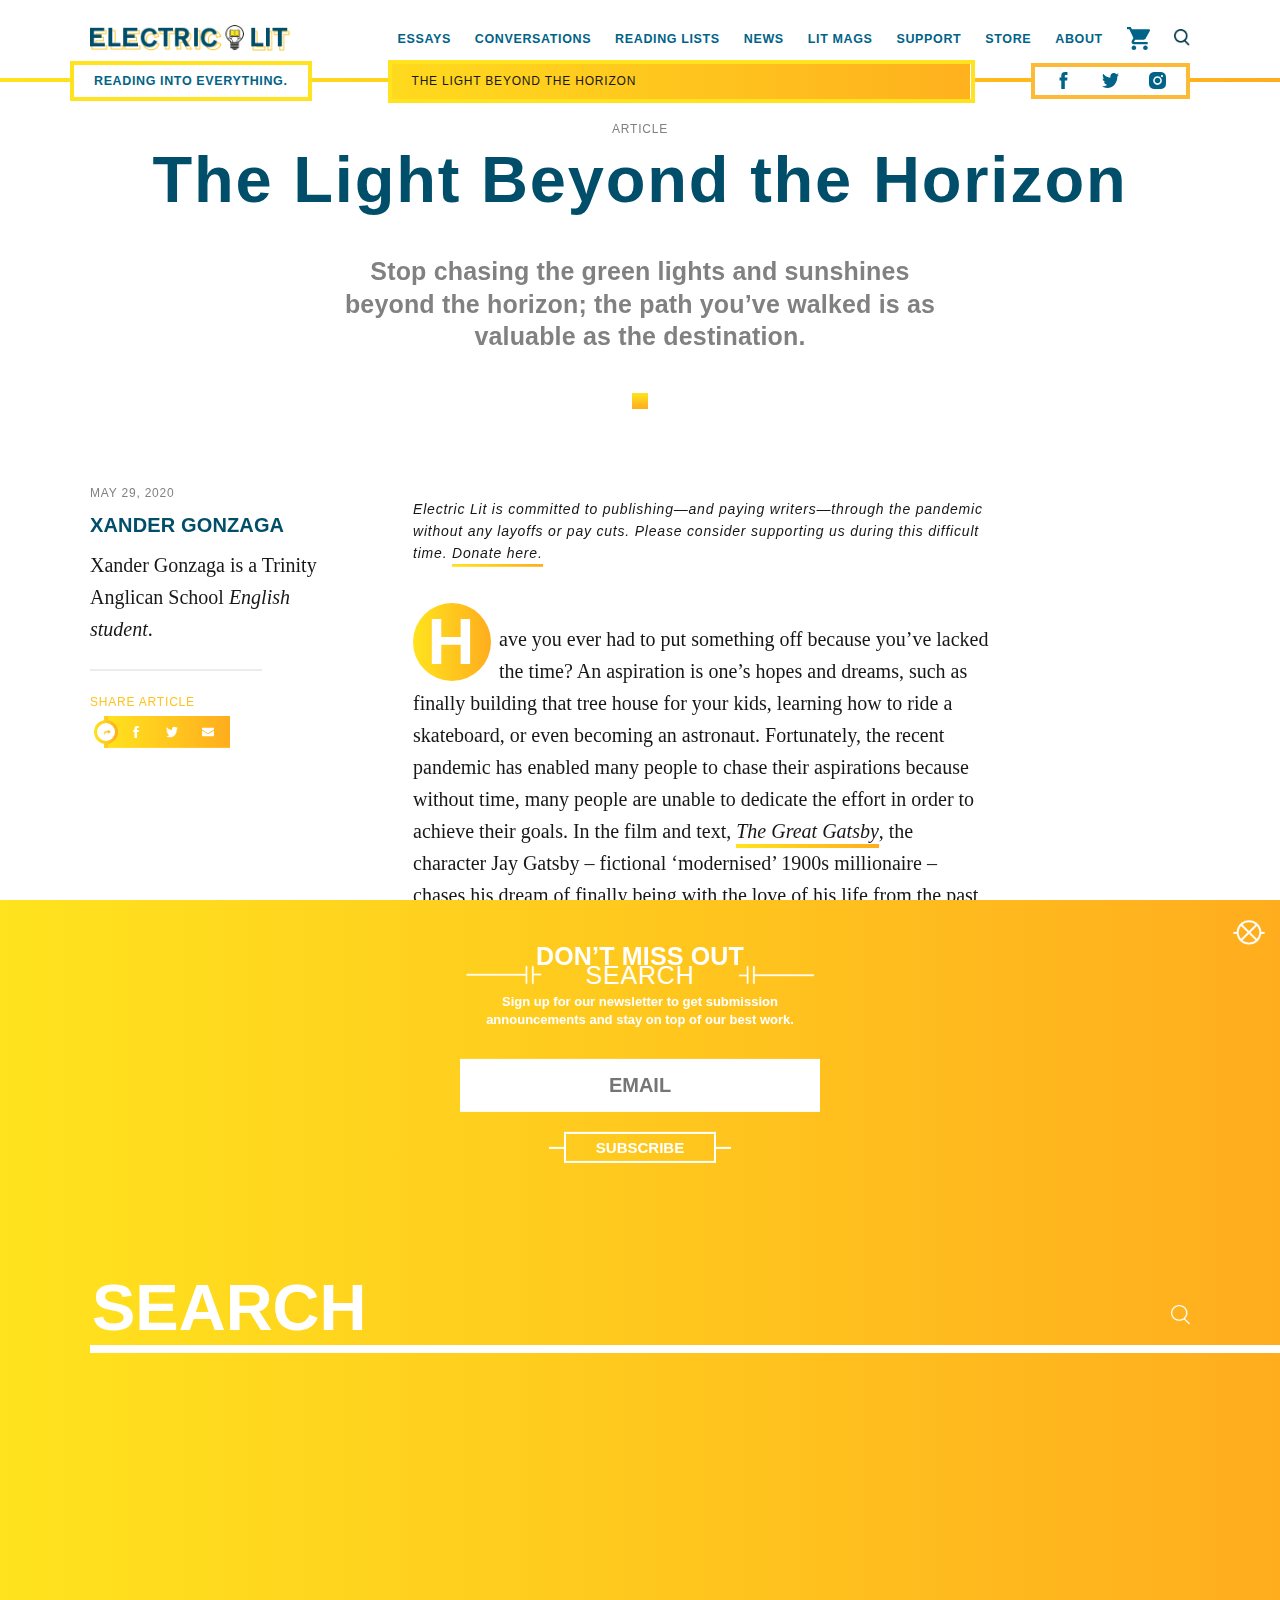
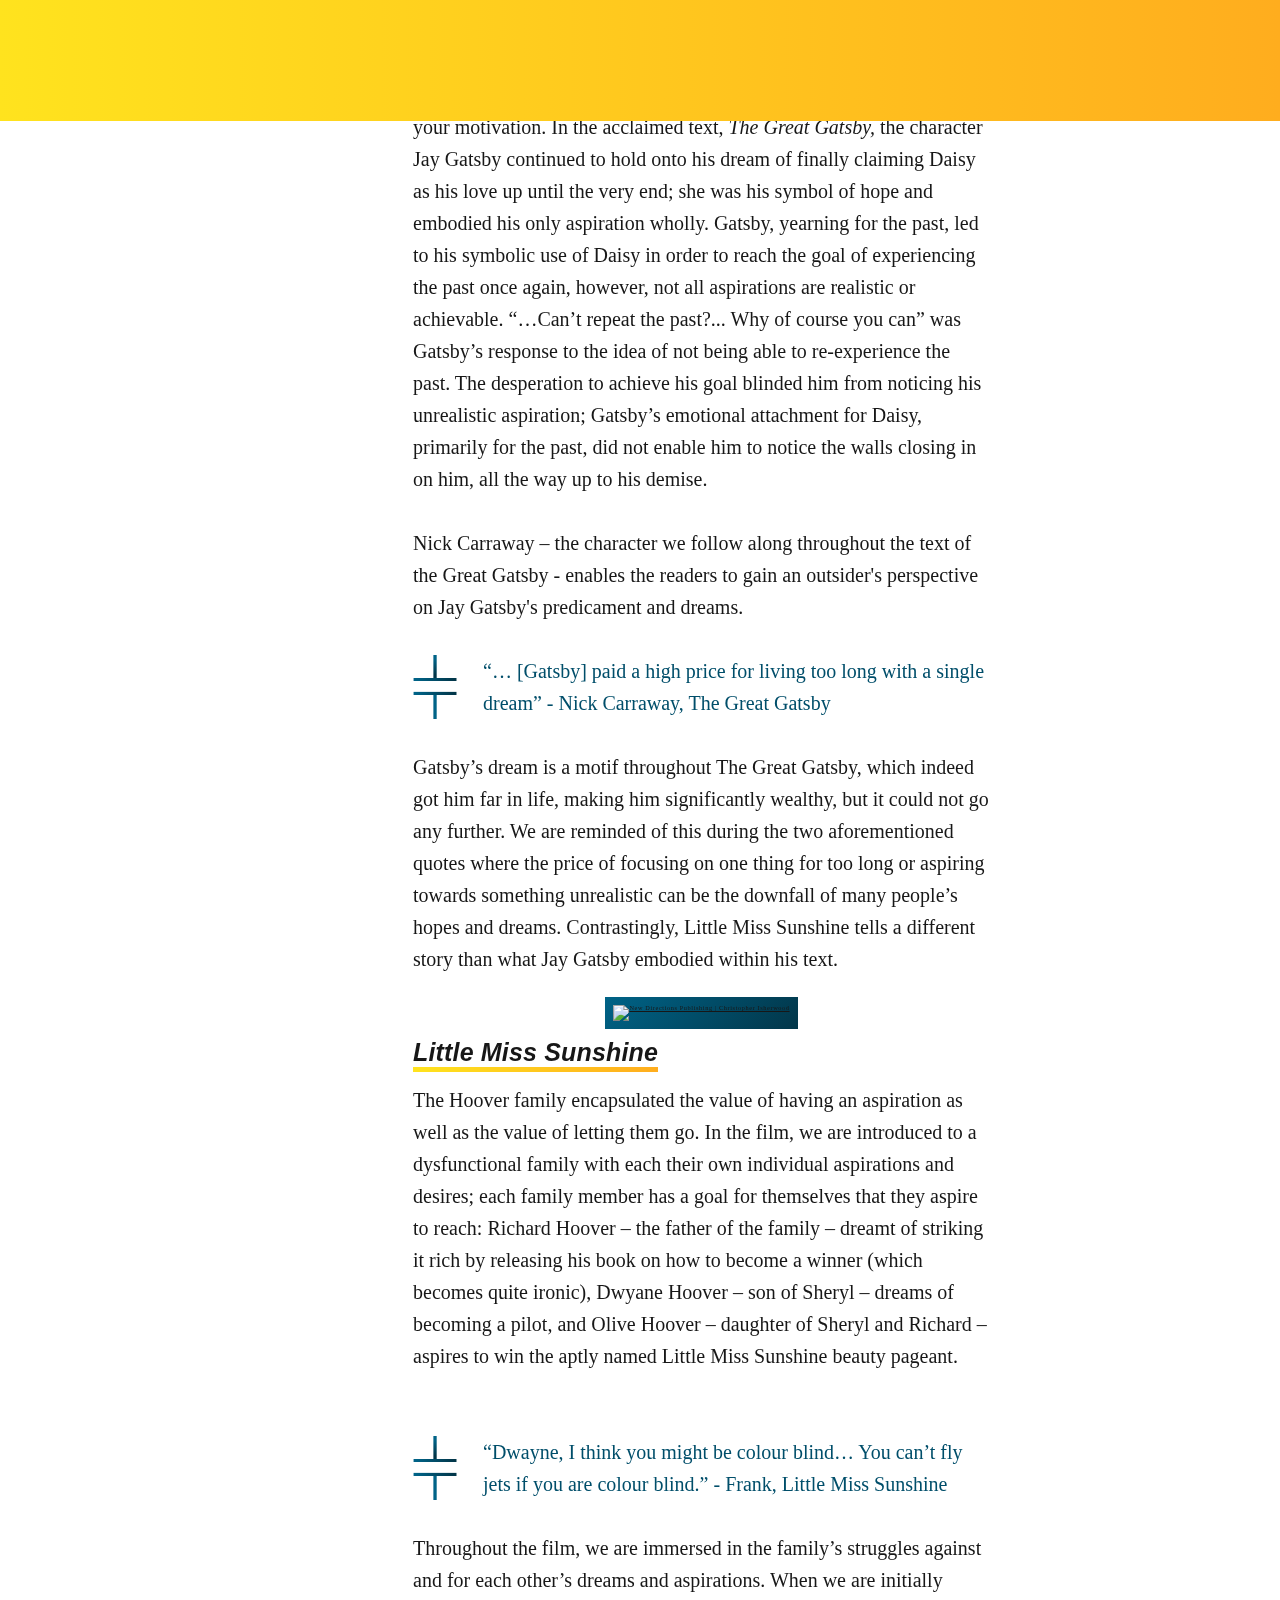
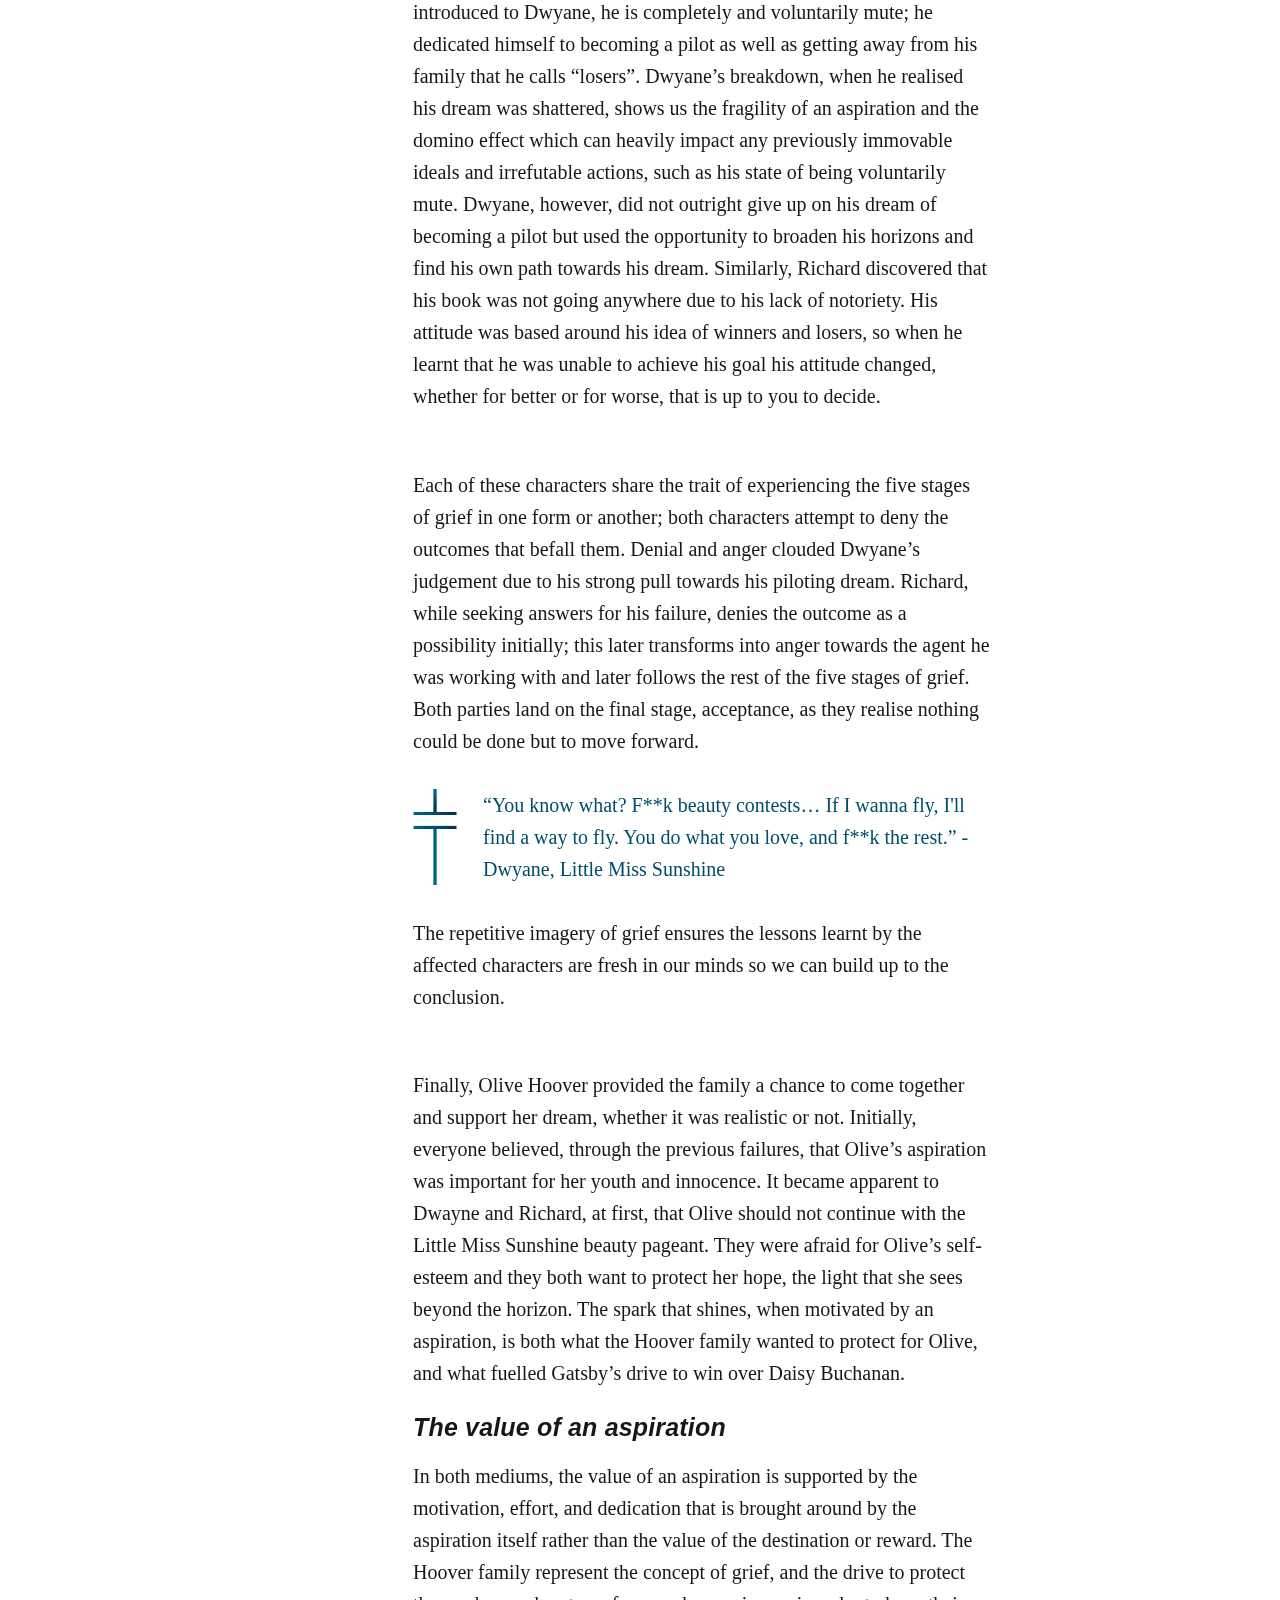
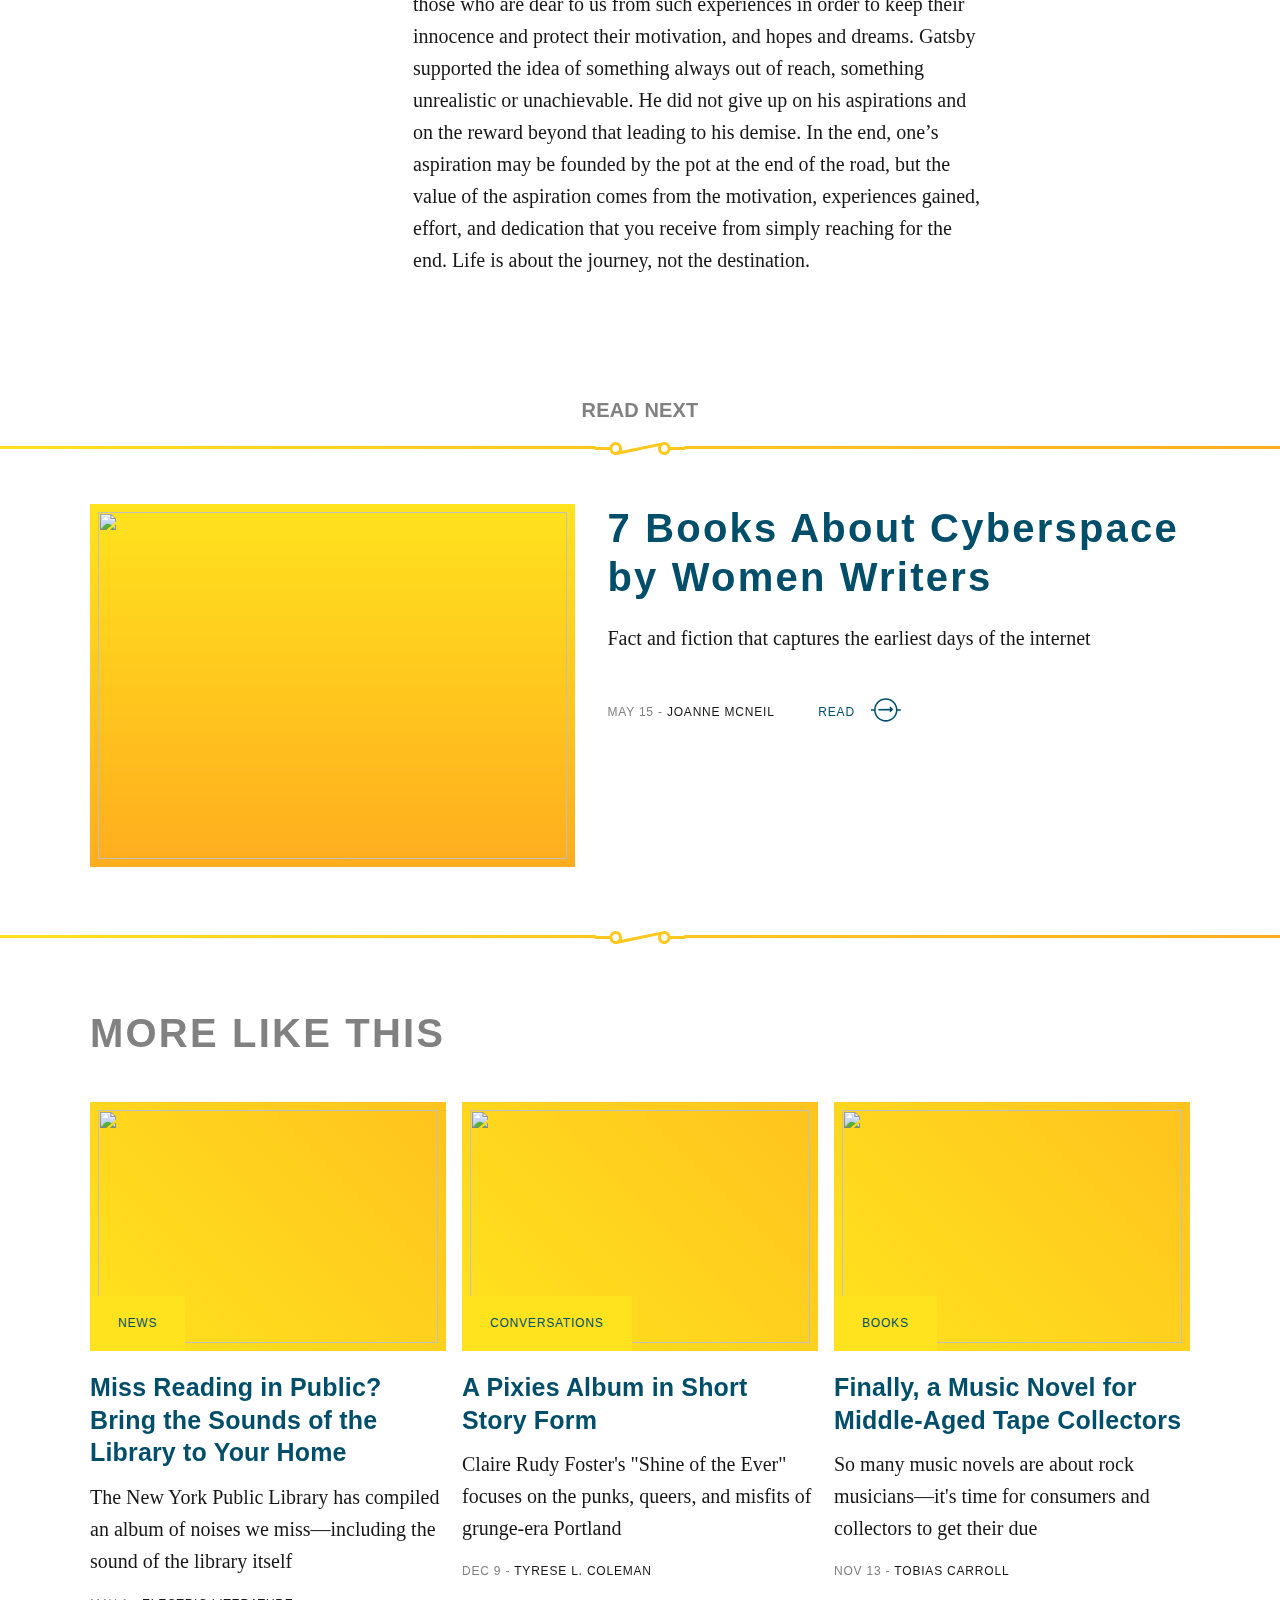
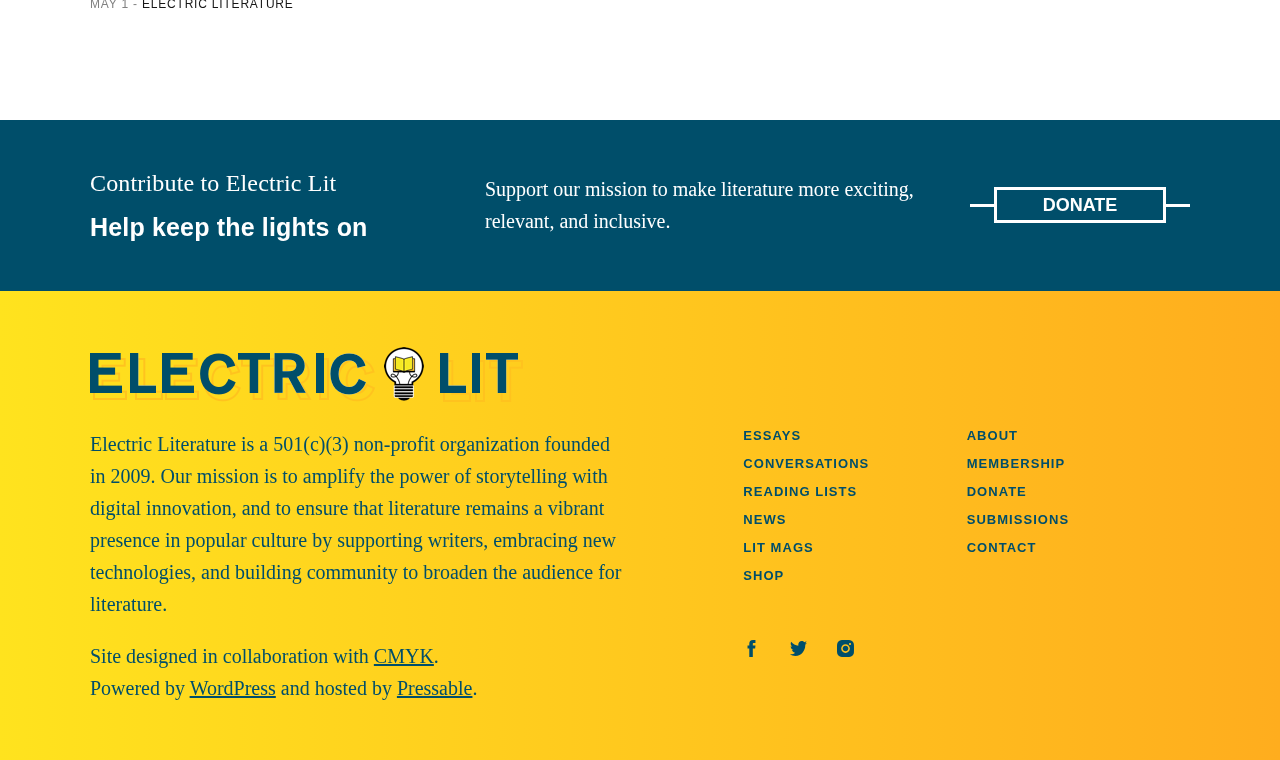
==== commit 8a2f078e: "Update index.html" ====
--- a/8dd3cbd51df400264954bd637f5add628c99e6c5/index.html
+++ b/8dd3cbd51df400264954bd637f5add628c99e6c5/index.html
@@ -7,7 +7,7 @@
 	<link rel="stylesheet" href="./8 Musicals that You Might Not Know Were Based on Books - Electric Literature_files/gqq1qhm.css">
 
 	<title>The Light Beyond the Horizon - Electric Literature</title>
-<script type="text/javascript" async="" src="https://www.google-analytics.com/analytics.js"></script><script type="text/javascript" async="" id="gauges-tracker" data-site-id="5c422c7be278046cb12de45c" src="//secure.gaug.es/track.js"></script><script type="text/javascript" async="" id="gauges-tracker" data-site-id="5c422c7be278046cb12de45c" src="//secure.gaug.es/track.js"></script><script type="text/javascript" async="" src="https://www.google-analytics.com/analytics.js"></script><script type="text/javascript" async="" src="https://www.google-analytics.com/analytics.js"></script><script type="text/javascript" async="" id="gauges-tracker" data-site-id="5c422c7be278046cb12de45c" src="//secure.gaug.es/track.js"></script><script type="text/javascript" async="" id="gauges-tracker" data-site-id="5c422c7be278046cb12de45c" src="//secure.gaug.es/track.js"></script><script type="text/javascript" async="" src="https://www.google-analytics.com/analytics.js"></script><script type="text/javascript" async="" id="gauges-tracker" data-site-id="5c422c7be278046cb12de45c" src="./8 Musicals that You Might Not Know Were Based on Books - Electric Literature_files/track.js.download"></script><script type="text/javascript" async="" src="./8 Musicals that You Might Not Know Were Based on Books - Electric Literature_files/analytics.js.download"></script><script>window._wca = window._wca || [];</script>
+<script type="text/javascript" async="" id="gauges-tracker" data-site-id="5c422c7be278046cb12de45c" src="//secure.gaug.es/track.js"></script><script type="text/javascript" async="" src="https://www.google-analytics.com/analytics.js"></script><script type="text/javascript" async="" src="https://www.google-analytics.com/analytics.js"></script><script type="text/javascript" async="" id="gauges-tracker" data-site-id="5c422c7be278046cb12de45c" src="//secure.gaug.es/track.js"></script><script type="text/javascript" async="" id="gauges-tracker" data-site-id="5c422c7be278046cb12de45c" src="//secure.gaug.es/track.js"></script><script type="text/javascript" async="" src="https://www.google-analytics.com/analytics.js"></script><script type="text/javascript" async="" src="https://www.google-analytics.com/analytics.js"></script><script type="text/javascript" async="" id="gauges-tracker" data-site-id="5c422c7be278046cb12de45c" src="//secure.gaug.es/track.js"></script><script type="text/javascript" async="" id="gauges-tracker" data-site-id="5c422c7be278046cb12de45c" src="//secure.gaug.es/track.js"></script><script type="text/javascript" async="" src="https://www.google-analytics.com/analytics.js"></script><script type="text/javascript" async="" id="gauges-tracker" data-site-id="5c422c7be278046cb12de45c" src="./8 Musicals that You Might Not Know Were Based on Books - Electric Literature_files/track.js.download"></script><script type="text/javascript" async="" src="./8 Musicals that You Might Not Know Were Based on Books - Electric Literature_files/analytics.js.download"></script><script>window._wca = window._wca || [];</script>
 
 <!-- This site is optimized with the Yoast SEO plugin v12.1 - https://yoast.com/wordpress/plugins/seo/ -->
 <meta name="description" content="">
@@ -48,7 +48,7 @@
 			window._wpemojiSettings = {"baseUrl":"https:\/\/s.w.org\/images\/core\/emoji\/12.0.0-1\/72x72\/","ext":".png","svgUrl":"https:\/\/s.w.org\/images\/core\/emoji\/12.0.0-1\/svg\/","svgExt":".svg","source":{"concatemoji":"https:\/\/electricliterature.com\/wp-includes\/js\/wp-emoji-release.min.js?ver=5.4.1"}};
 			/*! This file is auto-generated */
 			!function(e,a,t){var r,n,o,i,p=a.createElement("canvas"),s=p.getContext&&p.getContext("2d");function c(e,t){var a=String.fromCharCode;s.clearRect(0,0,p.width,p.height),s.fillText(a.apply(this,e),0,0);var r=p.toDataURL();return s.clearRect(0,0,p.width,p.height),s.fillText(a.apply(this,t),0,0),r===p.toDataURL()}function l(e){if(!s||!s.fillText)return!1;switch(s.textBaseline="top",s.font="600 32px Arial",e){case"flag":return!c([127987,65039,8205,9895,65039],[127987,65039,8203,9895,65039])&&(!c([55356,56826,55356,56819],[55356,56826,8203,55356,56819])&&!c([55356,57332,56128,56423,56128,56418,56128,56421,56128,56430,56128,56423,56128,56447],[55356,57332,8203,56128,56423,8203,56128,56418,8203,56128,56421,8203,56128,56430,8203,56128,56423,8203,56128,56447]));case"emoji":return!c([55357,56424,55356,57342,8205,55358,56605,8205,55357,56424,55356,57340],[55357,56424,55356,57342,8203,55358,56605,8203,55357,56424,55356,57340])}return!1}function d(e){var t=a.createElement("script");t.src=e,t.defer=t.type="text/javascript",a.getElementsByTagName("head")[0].appendChild(t)}for(i=Array("flag","emoji"),t.supports={everything:!0,everythingExceptFlag:!0},o=0;o<i.length;o++)t.supports[i[o]]=l(i[o]),t.supports.everything=t.supports.everything&&t.supports[i[o]],"flag"!==i[o]&&(t.supports.everythingExceptFlag=t.supports.everythingExceptFlag&&t.supports[i[o]]);t.supports.everythingExceptFlag=t.supports.everythingExceptFlag&&!t.supports.flag,t.DOMReady=!1,t.readyCallback=function(){t.DOMReady=!0},t.supports.everything||(n=function(){t.readyCallback()},a.addEventListener?(a.addEventListener("DOMContentLoaded",n,!1),e.addEventListener("load",n,!1)):(e.attachEvent("onload",n),a.attachEvent("onreadystatechange",function(){"complete"===a.readyState&&t.readyCallback()})),(r=t.source||{}).concatemoji?d(r.concatemoji):r.wpemoji&&r.twemoji&&(d(r.twemoji),d(r.wpemoji)))}(window,document,window._wpemojiSettings);
-		</script><script src="https://electricliterature.com/wp-includes/js/wp-emoji-release.min.js?ver=5.4.1" type="text/javascript" defer=""></script><script src="https://electricliterature.com/wp-includes/js/wp-emoji-release.min.js?ver=5.4.1" type="text/javascript" defer=""></script><script src="https://electricliterature.com/wp-includes/js/wp-emoji-release.min.js?ver=5.4.1" type="text/javascript" defer=""></script><script src="https://electricliterature.com/wp-includes/js/wp-emoji-release.min.js?ver=5.4.1" type="text/javascript" defer=""></script><script src="./8 Musicals that You Might Not Know Were Based on Books - Electric Literature_files/wp-emoji-release.min.js.download" type="text/javascript" defer=""></script>
+		</script><script src="https://electricliterature.com/wp-includes/js/wp-emoji-release.min.js?ver=5.4.1" type="text/javascript" defer=""></script><script src="https://electricliterature.com/wp-includes/js/wp-emoji-release.min.js?ver=5.4.1" type="text/javascript" defer=""></script><script src="https://electricliterature.com/wp-includes/js/wp-emoji-release.min.js?ver=5.4.1" type="text/javascript" defer=""></script><script src="https://electricliterature.com/wp-includes/js/wp-emoji-release.min.js?ver=5.4.1" type="text/javascript" defer=""></script><script src="https://electricliterature.com/wp-includes/js/wp-emoji-release.min.js?ver=5.4.1" type="text/javascript" defer=""></script><script src="./8 Musicals that You Might Not Know Were Based on Books - Electric Literature_files/wp-emoji-release.min.js.download" type="text/javascript" defer=""></script>
 		<style type="text/css">
 img.wp-smiley,
 img.emoji {
@@ -136,7 +136,7 @@
 <link rel="apple-touch-icon" href="https://149349728.v2.pressablecdn.com/wp-content/uploads/2019/02/favicon.jpeg">
 <meta name="msapplication-TileImage" content="https://149349728.v2.pressablecdn.com/wp-content/uploads/2019/02/favicon.jpeg">
 
-<style type="text/css">@-webkit-keyframes bounce{0%,20%,50%,80%,to{-webkit-transform:translateY(0);transform:translateY(0)}40%{-webkit-transform:translateY(-30px);transform:translateY(-30px)}60%{-webkit-transform:translateY(-15px);transform:translateY(-15px)}}@keyframes bounce{0%,20%,50%,80%,to{-webkit-transform:translateY(0);transform:translateY(0)}40%{-webkit-transform:translateY(-30px);transform:translateY(-30px)}60%{-webkit-transform:translateY(-15px);transform:translateY(-15px)}}.om-animation-bounce{-webkit-animation-duration:1s;animation-duration:1s;-webkit-animation-fill-mode:both;animation-fill-mode:both;-webkit-animation-name:bounce;animation-name:bounce}@-webkit-keyframes bounceIn{0%{opacity:0;-webkit-transform:scale(.3);transform:scale(.3)}50%{opacity:1;-webkit-transform:scale(1.05);transform:scale(1.05)}70%{-webkit-transform:scale(.9);transform:scale(.9)}to{opacity:1;-webkit-transform:scale(1);transform:scale(1)}}@keyframes bounceIn{0%{opacity:0;-webkit-transform:scale(.3);transform:scale(.3)}50%{opacity:1;-webkit-transform:scale(1.05);transform:scale(1.05)}70%{-webkit-transform:scale(.9);transform:scale(.9)}to{opacity:1;-webkit-transform:scale(1);transform:scale(1)}}.om-animation-bounce-in{-webkit-animation-duration:1s;animation-duration:1s;-webkit-animation-name:bounceIn;animation-name:bounceIn}@-webkit-keyframes bounceInDown{0%{opacity:0;-webkit-transform:translateY(-2000px);transform:translateY(-2000px)}60%{opacity:1;-webkit-transform:translateY(30px);transform:translateY(30px)}80%{-webkit-transform:translateY(-10px);transform:translateY(-10px)}to{-webkit-transform:translateY(0);transform:translateY(0)}}@keyframes bounceInDown{0%{opacity:0;-webkit-transform:translateY(-2000px);transform:translateY(-2000px)}60%{opacity:1;-webkit-transform:translateY(30px);transform:translateY(30px)}80%{-webkit-transform:translateY(-10px);transform:translateY(-10px)}to{-webkit-transform:translateY(0);transform:translateY(0)}}.om-animation-bounce-in-down{-webkit-animation-duration:1s;animation-duration:1s;-webkit-animation-name:bounceInDown;animation-name:bounceInDown}@-webkit-keyframes bounceInLeft{0%{opacity:0;-webkit-transform:translateX(-2000px);transform:translateX(-2000px)}60%{opacity:1;-webkit-transform:translateX(30px);transform:translateX(30px)}80%{-webkit-transform:translateX(-10px);transform:translateX(-10px)}to{-webkit-transform:translateX(0);transform:translateX(0)}}@keyframes bounceInLeft{0%{opacity:0;-webkit-transform:translateX(-2000px);transform:translateX(-2000px)}60%{opacity:1;-webkit-transform:translateX(30px);transform:translateX(30px)}80%{-webkit-transform:translateX(-10px);transform:translateX(-10px)}to{-webkit-transform:translateX(0);transform:translateX(0)}}.om-animation-bounce-in-left{-webkit-animation-duration:1s;animation-duration:1s;-webkit-animation-name:bounceInLeft;animation-name:bounceInLeft}@-webkit-keyframes bounceInRight{0%{opacity:0;-webkit-transform:translateX(2000px);transform:translateX(2000px)}60%{opacity:1;-webkit-transform:translateX(-30px);transform:translateX(-30px)}80%{-webkit-transform:translateX(10px);transform:translateX(10px)}to{-webkit-transform:translateX(0);transform:translateX(0)}}@keyframes bounceInRight{0%{opacity:0;-webkit-transform:translateX(2000px);transform:translateX(2000px)}60%{opacity:1;-webkit-transform:translateX(-30px);transform:translateX(-30px)}80%{-webkit-transform:translateX(10px);transform:translateX(10px)}to{-webkit-transform:translateX(0);transform:translateX(0)}}.om-animation-bounce-in-right{-webkit-animation-duration:1s;animation-duration:1s;-webkit-animation-name:bounceInRight;animation-name:bounceInRight}@-webkit-keyframes bounceInUp{0%{opacity:0;-webkit-transform:translateY(2000px);transform:translateY(2000px)}60%{opacity:1;-webkit-transform:translateY(-30px);transform:translateY(-30px)}80%{-webkit-transform:translateY(10px);transform:translateY(10px)}to{-webkit-transform:translateY(0);transform:translateY(0)}}@keyframes bounceInUp{0%{opacity:0;-webkit-transform:translateY(2000px);transform:translateY(2000px)}60%{opacity:1;-webkit-transform:translateY(-30px);transform:translateY(-30px)}80%{-webkit-transform:translateY(10px);transform:translateY(10px)}to{-webkit-transform:translateY(0);transform:translateY(0)}}.om-animation-bounce-in-up{-webkit-animation-duration:1s;animation-duration:1s;-webkit-animation-name:bounceInUp;animation-name:bounceInUp}@-webkit-keyframes flash{0%,50%,to{opacity:1}25%,75%{opacity:0}}@keyframes flash{0%,50%,to{opacity:1}25%,75%{opacity:0}}.om-animation-flash{-webkit-animation-duration:1s;animation-duration:1s;-webkit-animation-fill-mode:both;animation-fill-mode:both;-webkit-animation-name:flash;animation-name:flash}@-webkit-keyframes flip{0%{-webkit-transform:perspective(800px) translateZ(0) rotateY(0) scale(1);transform:perspective(800px) translateZ(0) rotateY(0) scale(1);-webkit-animation-timing-function:ease-out;animation-timing-function:ease-out}40%{-webkit-transform:perspective(800px) translateZ(150px) rotateY(170deg) scale(1);transform:perspective(800px) translateZ(150px) rotateY(170deg) scale(1);-webkit-animation-timing-function:ease-out;animation-timing-function:ease-out}50%{-webkit-transform:perspective(800px) translateZ(150px) rotateY(190deg) scale(1);transform:perspective(800px) translateZ(150px) rotateY(190deg) scale(1);-webkit-animation-timing-function:ease-in;animation-timing-function:ease-in}80%{-webkit-transform:perspective(800px) translateZ(0) rotateY(1turn) scale(.95);transform:perspective(800px) translateZ(0) rotateY(1turn) scale(.95);-webkit-animation-timing-function:ease-in;animation-timing-function:ease-in}to{-webkit-transform:perspective(800px) translateZ(0) rotateY(1turn) scale(1);transform:perspective(800px) translateZ(0) rotateY(1turn) scale(1);-webkit-animation-timing-function:ease-in;animation-timing-function:ease-in}}@keyframes flip{0%{-webkit-transform:perspective(800px) translateZ(0) rotateY(0) scale(1);transform:perspective(800px) translateZ(0) rotateY(0) scale(1);-webkit-animation-timing-function:ease-out;animation-timing-function:ease-out}40%{-webkit-transform:perspective(800px) translateZ(150px) rotateY(170deg) scale(1);transform:perspective(800px) translateZ(150px) rotateY(170deg) scale(1);-webkit-animation-timing-function:ease-out;animation-timing-function:ease-out}50%{-webkit-transform:perspective(800px) translateZ(150px) rotateY(190deg) scale(1);transform:perspective(800px) translateZ(150px) rotateY(190deg) scale(1);-webkit-animation-timing-function:ease-in;animation-timing-function:ease-in}80%{-webkit-transform:perspective(800px) translateZ(0) rotateY(1turn) scale(.95);transform:perspective(800px) translateZ(0) rotateY(1turn) scale(.95);-webkit-animation-timing-function:ease-in;animation-timing-function:ease-in}to{-webkit-transform:perspective(800px) translateZ(0) rotateY(1turn) scale(1);transform:perspective(800px) translateZ(0) rotateY(1turn) scale(1);-webkit-animation-timing-function:ease-in;animation-timing-function:ease-in}}.om-animation-flip{-webkit-animation-duration:1s;animation-duration:1s;-webkit-backface-visibility:visible;backface-visibility:visible;-webkit-animation-name:flip;animation-name:flip}@-webkit-keyframes flipInX{0%{-webkit-transform:perspective(800px) rotateX(90deg);transform:perspective(800px) rotateX(90deg);opacity:0}40%{-webkit-transform:perspective(800px) rotateX(-10deg);transform:perspective(800px) rotateX(-10deg)}70%{-webkit-transform:perspective(800px) rotateX(10deg);transform:perspective(800px) rotateX(10deg)}to{-webkit-transform:perspective(800px) rotateX(0deg);transform:perspective(800px) rotateX(0deg);opacity:1}}@keyframes flipInX{0%{-webkit-transform:perspective(800px) rotateX(90deg);transform:perspective(800px) rotateX(90deg);opacity:0}40%{-webkit-transform:perspective(800px) rotateX(-10deg);transform:perspective(800px) rotateX(-10deg)}70%{-webkit-transform:perspective(800px) rotateX(10deg);transform:perspective(800px) rotateX(10deg)}to{-webkit-transform:perspective(800px) rotateX(0deg);transform:perspective(800px) rotateX(0deg);opacity:1}}.om-animation-flip-down{-webkit-animation-duration:1s;animation-duration:1s;-webkit-backface-visibility:visible;backface-visibility:visible;-webkit-animation-name:flipInX;animation-name:flipInX}@-webkit-keyframes flipInY{0%{-webkit-transform:perspective(800px) rotateY(90deg);transform:perspective(800px) rotateY(90deg);opacity:0}40%{-webkit-transform:perspective(800px) rotateY(-10deg);transform:perspective(800px) rotateY(-10deg)}70%{-webkit-transform:perspective(800px) rotateY(10deg);transform:perspective(800px) rotateY(10deg)}to{-webkit-transform:perspective(800px) rotateY(0deg);transform:perspective(800px) rotateY(0deg);opacity:1}}@keyframes flipInY{0%{-webkit-transform:perspective(800px) rotateY(90deg);transform:perspective(800px) rotateY(90deg);opacity:0}40%{-webkit-transform:perspective(800px) rotateY(-10deg);transform:perspective(800px) rotateY(-10deg)}70%{-webkit-transform:perspective(800px) rotateY(10deg);transform:perspective(800px) rotateY(10deg)}to{-webkit-transform:perspective(800px) rotateY(0deg);transform:perspective(800px) rotateY(0deg);opacity:1}}.om-animation-flip-side{-webkit-animation-duration:1s;animation-duration:1s;-webkit-backface-visibility:visible;backface-visibility:visible;-webkit-animation-name:flipInY;animation-name:flipInY}@-webkit-keyframes lightSpeedIn{0%{-webkit-transform:translateX(100%) skewX(-30deg);transform:translateX(100%) skewX(-30deg);opacity:0}60%{-webkit-transform:translateX(-20%) skewX(30deg);transform:translateX(-20%) skewX(30deg);opacity:1}80%{-webkit-transform:translateX(0) skewX(-15deg);transform:translateX(0) skewX(-15deg);opacity:1}to{-webkit-transform:translateX(0) skewX(0deg);transform:translateX(0) skewX(0deg);opacity:1}}@keyframes lightSpeedIn{0%{-webkit-transform:translateX(100%) skewX(-30deg);transform:translateX(100%) skewX(-30deg);opacity:0}60%{-webkit-transform:translateX(-20%) skewX(30deg);transform:translateX(-20%) skewX(30deg);opacity:1}80%{-webkit-transform:translateX(0) skewX(-15deg);transform:translateX(0) skewX(-15deg);opacity:1}to{-webkit-transform:translateX(0) skewX(0deg);transform:translateX(0) skewX(0deg);opacity:1}}.om-animation-light-speed{-webkit-animation-duration:1s;animation-duration:1s;-webkit-animation-name:lightSpeedIn;animation-name:lightSpeedIn;-webkit-animation-timing-function:ease-out;animation-timing-function:ease-out}@-webkit-keyframes pulse{0%{-webkit-transform:scale(1);transform:scale(1)}50%{-webkit-transform:scale(1.1);transform:scale(1.1)}to{-webkit-transform:scale(1);transform:scale(1)}}@keyframes pulse{0%{-webkit-transform:scale(1);transform:scale(1)}50%{-webkit-transform:scale(1.1);transform:scale(1.1)}to{-webkit-transform:scale(1);transform:scale(1)}}.om-animation-pulse{-webkit-animation-duration:1s;animation-duration:1s;-webkit-animation-fill-mode:both;animation-fill-mode:both;-webkit-animation-name:pulse;animation-name:pulse}@-webkit-keyframes rollIn{0%{opacity:0;-webkit-transform:translateX(-100%) rotate(-120deg);transform:translateX(-100%) rotate(-120deg)}to{opacity:1;-webkit-transform:translateX(0) rotate(0deg);transform:translateX(0) rotate(0deg)}}@keyframes rollIn{0%{opacity:0;-webkit-transform:translateX(-100%) rotate(-120deg);transform:translateX(-100%) rotate(-120deg)}to{opacity:1;-webkit-transform:translateX(0) rotate(0deg);transform:translateX(0) rotate(0deg)}}.om-animation-roll-in{-webkit-animation-duration:1s;animation-duration:1s;-webkit-animation-name:rollIn;animation-name:rollIn}@-webkit-keyframes rotateIn{0%{-webkit-transform-origin:center center;transform-origin:center center;-webkit-transform:rotate(-200deg);transform:rotate(-200deg);opacity:0}to{-webkit-transform-origin:center center;transform-origin:center center;-webkit-transform:rotate(0);transform:rotate(0);opacity:1}}@keyframes rotateIn{0%{-webkit-transform-origin:center center;transform-origin:center center;-webkit-transform:rotate(-200deg);transform:rotate(-200deg);opacity:0}to{-webkit-transform-origin:center center;transform-origin:center center;-webkit-transform:rotate(0);transform:rotate(0);opacity:1}}.om-animation-rotate{-webkit-animation-duration:1s;animation-duration:1s;-webkit-animation-name:rotateIn;animation-name:rotateIn}@-webkit-keyframes rotateInDownLeft{0%{-webkit-transform-origin:left bottom;transform-origin:left bottom;-webkit-transform:rotate(-90deg);transform:rotate(-90deg);opacity:0}to{-webkit-transform-origin:left bottom;transform-origin:left bottom;-webkit-transform:rotate(0);transform:rotate(0);opacity:1}}@keyframes rotateInDownLeft{0%{-webkit-transform-origin:left bottom;transform-origin:left bottom;-webkit-transform:rotate(-90deg);transform:rotate(-90deg);opacity:0}to{-webkit-transform-origin:left bottom;transform-origin:left bottom;-webkit-transform:rotate(0);transform:rotate(0);opacity:1}}.om-animation-rotate-down-left{-webkit-animation-duration:1s;animation-duration:1s;-webkit-animation-name:rotateInDownLeft;animation-name:rotateInDownLeft}@-webkit-keyframes rotateInDownRight{0%{-webkit-transform-origin:right bottom;transform-origin:right bottom;-webkit-transform:rotate(90deg);transform:rotate(90deg);opacity:0}to{-webkit-transform-origin:right bottom;transform-origin:right bottom;-webkit-transform:rotate(0);transform:rotate(0);opacity:1}}@keyframes rotateInDownRight{0%{-webkit-transform-origin:right bottom;transform-origin:right bottom;-webkit-transform:rotate(90deg);transform:rotate(90deg);opacity:0}to{-webkit-transform-origin:right bottom;transform-origin:right bottom;-webkit-transform:rotate(0);transform:rotate(0);opacity:1}}.om-animation-rotate-down-right{-webkit-animation-duration:1s;animation-duration:1s;-webkit-animation-name:rotateInDownRight;animation-name:rotateInDownRight}@-webkit-keyframes rotateInUpLeft{0%{-webkit-transform-origin:left bottom;transform-origin:left bottom;-webkit-transform:rotate(90deg);transform:rotate(90deg);opacity:0}to{-webkit-transform-origin:left bottom;transform-origin:left bottom;-webkit-transform:rotate(0);transform:rotate(0);opacity:1}}@keyframes rotateInUpLeft{0%{-webkit-transform-origin:left bottom;transform-origin:left bottom;-webkit-transform:rotate(90deg);transform:rotate(90deg);opacity:0}to{-webkit-transform-origin:left bottom;transform-origin:left bottom;-webkit-transform:rotate(0);transform:rotate(0);opacity:1}}.om-animation-rotate-up-left{-webkit-animation-duration:1s;animation-duration:1s;-webkit-animation-name:rotateInUpLeft;animation-name:rotateInUpLeft}@-webkit-keyframes rotateInUpRight{0%{-webkit-transform-origin:right bottom;transform-origin:right bottom;-webkit-transform:rotate(-90deg);transform:rotate(-90deg);opacity:0}to{-webkit-transform-origin:right bottom;transform-origin:right bottom;-webkit-transform:rotate(0);transform:rotate(0);opacity:1}}@keyframes rotateInUpRight{0%{-webkit-transform-origin:right bottom;transform-origin:right bottom;-webkit-transform:rotate(-90deg);transform:rotate(-90deg);opacity:0}to{-webkit-transform-origin:right bottom;transform-origin:right bottom;-webkit-transform:rotate(0);transform:rotate(0);opacity:1}}.om-animation-rotate-up-right{-webkit-animation-duration:1s;animation-duration:1s;-webkit-animation-name:rotateInUpRight;animation-name:rotateInUpRight}@-webkit-keyframes rubberBand{0%{-webkit-transform:scale(1);transform:scale(1)}30%{-webkit-transform:scaleX(1.25) scaleY(.75);transform:scaleX(1.25) scaleY(.75)}40%{-webkit-transform:scaleX(.75) scaleY(1.25);transform:scaleX(.75) scaleY(1.25)}60%{-webkit-transform:scaleX(1.15) scaleY(.85);transform:scaleX(1.15) scaleY(.85)}to{-webkit-transform:scale(1);transform:scale(1)}}@keyframes rubberBand{0%{-webkit-transform:scale(1);transform:scale(1)}30%{-webkit-transform:scaleX(1.25) scaleY(.75);transform:scaleX(1.25) scaleY(.75)}40%{-webkit-transform:scaleX(.75) scaleY(1.25);transform:scaleX(.75) scaleY(1.25)}60%{-webkit-transform:scaleX(1.15) scaleY(.85);transform:scaleX(1.15) scaleY(.85)}to{-webkit-transform:scale(1);transform:scale(1)}}.om-animation-rubber-band{-webkit-animation-duration:1s;animation-duration:1s;-webkit-animation-fill-mode:both;animation-fill-mode:both;-webkit-animation-name:rubberBand;animation-name:rubberBand}@-webkit-keyframes shake{0%,to{-webkit-transform:translateX(0);transform:translateX(0)}10%,30%,50%,70%,90%{-webkit-transform:translateX(-10px);transform:translateX(-10px)}20%,40%,60%,80%{-webkit-transform:translateX(10px);transform:translateX(10px)}}@keyframes shake{0%,to{-webkit-transform:translateX(0);transform:translateX(0)}10%,30%,50%,70%,90%{-webkit-transform:translateX(-10px);transform:translateX(-10px)}20%,40%,60%,80%{-webkit-transform:translateX(10px);transform:translateX(10px)}}.om-animation-shake{-webkit-animation-duration:1s;animation-duration:1s;-webkit-animation-fill-mode:both;animation-fill-mode:both;-webkit-animation-name:shake;animation-name:shake}@-webkit-keyframes slideInDown{0%{opacity:0;-webkit-transform:translateY(-2000px);transform:translateY(-2000px)}to{-webkit-transform:translateY(0);transform:translateY(0)}}@keyframes slideInDown{0%{opacity:0;-webkit-transform:translateY(-2000px);transform:translateY(-2000px)}to{-webkit-transform:translateY(0);transform:translateY(0)}}.om-animation-slide-in-down{-webkit-animation-duration:1s;animation-duration:1s;-webkit-animation-name:slideInDown;animation-name:slideInDown}@-webkit-keyframes slideInLeft{0%{opacity:0;-webkit-transform:translateX(-2000px);transform:translateX(-2000px)}to{-webkit-transform:translateX(0);transform:translateX(0)}}@keyframes slideInLeft{0%{opacity:0;-webkit-transform:translateX(-2000px);transform:translateX(-2000px)}to{-webkit-transform:translateX(0);transform:translateX(0)}}.om-animation-slide-in-left{-webkit-animation-duration:1s;animation-duration:1s;-webkit-animation-name:slideInLeft;animation-name:slideInLeft}@-webkit-keyframes slideInRight{0%{opacity:0;-webkit-transform:translateX(2000px);transform:translateX(2000px)}to{-webkit-transform:translateX(0);transform:translateX(0)}}@keyframes slideInRight{0%{opacity:0;-webkit-transform:translateX(2000px);transform:translateX(2000px)}to{-webkit-transform:translateX(0);transform:translateX(0)}}.om-animation-slide-in-right{-webkit-animation-duration:1s;animation-duration:1s;-webkit-animation-name:slideInRight;animation-name:slideInRight}@-webkit-keyframes swing{20%{-webkit-transform:rotate(15deg);transform:rotate(15deg)}40%{-webkit-transform:rotate(-10deg);transform:rotate(-10deg)}60%{-webkit-transform:rotate(5deg);transform:rotate(5deg)}80%{-webkit-transform:rotate(-5deg);transform:rotate(-5deg)}to{-webkit-transform:rotate(0deg);transform:rotate(0deg)}}@keyframes swing{20%{-webkit-transform:rotate(15deg);transform:rotate(15deg)}40%{-webkit-transform:rotate(-10deg);transform:rotate(-10deg)}60%{-webkit-transform:rotate(5deg);transform:rotate(5deg)}80%{-webkit-transform:rotate(-5deg);transform:rotate(-5deg)}to{-webkit-transform:rotate(0deg);transform:rotate(0deg)}}.om-animation-swing{-webkit-animation-duration:1s;animation-duration:1s;-webkit-transform-origin:top center;transform-origin:top center;-webkit-animation-name:swing;animation-name:swing}@-webkit-keyframes tada{0%{-webkit-transform:scale(1);transform:scale(1)}10%,20%{-webkit-transform:scale(.9) rotate(-3deg);transform:scale(.9) rotate(-3deg)}30%,50%,70%,90%{-webkit-transform:scale(1.1) rotate(3deg);transform:scale(1.1) rotate(3deg)}40%,60%,80%{-webkit-transform:scale(1.1) rotate(-3deg);transform:scale(1.1) rotate(-3deg)}to{-webkit-transform:scale(1) rotate(0);transform:scale(1) rotate(0)}}@keyframes tada{0%{-webkit-transform:scale(1);transform:scale(1)}10%,20%{-webkit-transform:scale(.9) rotate(-3deg);transform:scale(.9) rotate(-3deg)}30%,50%,70%,90%{-webkit-transform:scale(1.1) rotate(3deg);transform:scale(1.1) rotate(3deg)}40%,60%,80%{-webkit-transform:scale(1.1) rotate(-3deg);transform:scale(1.1) rotate(-3deg)}to{-webkit-transform:scale(1) rotate(0);transform:scale(1) rotate(0)}}.om-animation-tada{-webkit-animation-duration:1s;animation-duration:1s;-webkit-animation-name:tada;animation-name:tada}@-webkit-keyframes wobble{0%{-webkit-transform:translateX(0);transform:translateX(0)}15%{-webkit-transform:translateX(-25%) rotate(-5deg);transform:translateX(-25%) rotate(-5deg)}30%{-webkit-transform:translateX(20%) rotate(3deg);transform:translateX(20%) rotate(3deg)}45%{-webkit-transform:translateX(-15%) rotate(-3deg);transform:translateX(-15%) rotate(-3deg)}60%{-webkit-transform:translateX(10%) rotate(2deg);transform:translateX(10%) rotate(2deg)}75%{-webkit-transform:translateX(-5%) rotate(-1deg);transform:translateX(-5%) rotate(-1deg)}to{-webkit-transform:translateX(0);transform:translateX(0)}}@keyframes wobble{0%{-webkit-transform:translateX(0);transform:translateX(0)}15%{-webkit-transform:translateX(-25%) rotate(-5deg);transform:translateX(-25%) rotate(-5deg)}30%{-webkit-transform:translateX(20%) rotate(3deg);transform:translateX(20%) rotate(3deg)}45%{-webkit-transform:translateX(-15%) rotate(-3deg);transform:translateX(-15%) rotate(-3deg)}60%{-webkit-transform:translateX(10%) rotate(2deg);transform:translateX(10%) rotate(2deg)}75%{-webkit-transform:translateX(-5%) rotate(-1deg);transform:translateX(-5%) rotate(-1deg)}to{-webkit-transform:translateX(0);transform:translateX(0)}}.om-animation-wobble{-webkit-animation-duration:1s;animation-duration:1s;-webkit-animation-name:wobble;animation-name:wobble}.om-content-lock{color:transparent!important;text-shadow:rgba(0,0,0,.5) 0 0 10px;-webkit-user-select:none;-moz-user-select:none;-ms-user-select:none;user-select:none;pointer-events:none;filter:url("data:image/svg+xml;utf9,<svg%20version='1.1'%20xmlns='http://www.w3.org/2000/svg'><filter%20id='blur'><feGaussianBlur%20stdDeviation='10'%20/></filter></svg>#blur");-webkit-filter:blur(10px);-ms-filter:blur(10px);-o-filter:blur(10px);filter:blur(10px)}html.om-mobile-position,html.om-mobile-position body{position:fixed!important}html.om-ios-form,html.om-ios-form body{-webkit-transform:translateZ(0)!important;transform:translateZ(0)!important;-webkit-overflow-scrolling:touch!important;height:100%!important;overflow:auto!important}html.om-position-popup body{overflow:hidden!important}html.om-position-floating-top{transition:padding-top .5s ease!important}html.om-position-floating-bottom{transition:padding-bottom .5s ease!important}html.om-reset-dimensions{height:100%!important;width:100%!important}.om-verification-confirmation{font-family:Lato,Arial,Helvetica,sans-serif;position:fixed;border-radius:10px;bottom:20px;left:20px;padding:10px 20px;opacity:0;transition:opacity .3s ease-in;background:#85bf31;color:#fff;font-size:18px;font-weight:700;z-index:9999}</style><style type="text/css">@-webkit-keyframes bounce{0%,20%,50%,80%,to{-webkit-transform:translateY(0);transform:translateY(0)}40%{-webkit-transform:translateY(-30px);transform:translateY(-30px)}60%{-webkit-transform:translateY(-15px);transform:translateY(-15px)}}@keyframes bounce{0%,20%,50%,80%,to{-webkit-transform:translateY(0);transform:translateY(0)}40%{-webkit-transform:translateY(-30px);transform:translateY(-30px)}60%{-webkit-transform:translateY(-15px);transform:translateY(-15px)}}.om-animation-bounce{-webkit-animation-duration:1s;animation-duration:1s;-webkit-animation-fill-mode:both;animation-fill-mode:both;-webkit-animation-name:bounce;animation-name:bounce}@-webkit-keyframes bounceIn{0%{opacity:0;-webkit-transform:scale(.3);transform:scale(.3)}50%{opacity:1;-webkit-transform:scale(1.05);transform:scale(1.05)}70%{-webkit-transform:scale(.9);transform:scale(.9)}to{opacity:1;-webkit-transform:scale(1);transform:scale(1)}}@keyframes bounceIn{0%{opacity:0;-webkit-transform:scale(.3);transform:scale(.3)}50%{opacity:1;-webkit-transform:scale(1.05);transform:scale(1.05)}70%{-webkit-transform:scale(.9);transform:scale(.9)}to{opacity:1;-webkit-transform:scale(1);transform:scale(1)}}.om-animation-bounce-in{-webkit-animation-duration:1s;animation-duration:1s;-webkit-animation-name:bounceIn;animation-name:bounceIn}@-webkit-keyframes bounceInDown{0%{opacity:0;-webkit-transform:translateY(-2000px);transform:translateY(-2000px)}60%{opacity:1;-webkit-transform:translateY(30px);transform:translateY(30px)}80%{-webkit-transform:translateY(-10px);transform:translateY(-10px)}to{-webkit-transform:translateY(0);transform:translateY(0)}}@keyframes bounceInDown{0%{opacity:0;-webkit-transform:translateY(-2000px);transform:translateY(-2000px)}60%{opacity:1;-webkit-transform:translateY(30px);transform:translateY(30px)}80%{-webkit-transform:translateY(-10px);transform:translateY(-10px)}to{-webkit-transform:translateY(0);transform:translateY(0)}}.om-animation-bounce-in-down{-webkit-animation-duration:1s;animation-duration:1s;-webkit-animation-name:bounceInDown;animation-name:bounceInDown}@-webkit-keyframes bounceInLeft{0%{opacity:0;-webkit-transform:translateX(-2000px);transform:translateX(-2000px)}60%{opacity:1;-webkit-transform:translateX(30px);transform:translateX(30px)}80%{-webkit-transform:translateX(-10px);transform:translateX(-10px)}to{-webkit-transform:translateX(0);transform:translateX(0)}}@keyframes bounceInLeft{0%{opacity:0;-webkit-transform:translateX(-2000px);transform:translateX(-2000px)}60%{opacity:1;-webkit-transform:translateX(30px);transform:translateX(30px)}80%{-webkit-transform:translateX(-10px);transform:translateX(-10px)}to{-webkit-transform:translateX(0);transform:translateX(0)}}.om-animation-bounce-in-left{-webkit-animation-duration:1s;animation-duration:1s;-webkit-animation-name:bounceInLeft;animation-name:bounceInLeft}@-webkit-keyframes bounceInRight{0%{opacity:0;-webkit-transform:translateX(2000px);transform:translateX(2000px)}60%{opacity:1;-webkit-transform:translateX(-30px);transform:translateX(-30px)}80%{-webkit-transform:translateX(10px);transform:translateX(10px)}to{-webkit-transform:translateX(0);transform:translateX(0)}}@keyframes bounceInRight{0%{opacity:0;-webkit-transform:translateX(2000px);transform:translateX(2000px)}60%{opacity:1;-webkit-transform:translateX(-30px);transform:translateX(-30px)}80%{-webkit-transform:translateX(10px);transform:translateX(10px)}to{-webkit-transform:translateX(0);transform:translateX(0)}}.om-animation-bounce-in-right{-webkit-animation-duration:1s;animation-duration:1s;-webkit-animation-name:bounceInRight;animation-name:bounceInRight}@-webkit-keyframes bounceInUp{0%{opacity:0;-webkit-transform:translateY(2000px);transform:translateY(2000px)}60%{opacity:1;-webkit-transform:translateY(-30px);transform:translateY(-30px)}80%{-webkit-transform:translateY(10px);transform:translateY(10px)}to{-webkit-transform:translateY(0);transform:translateY(0)}}@keyframes bounceInUp{0%{opacity:0;-webkit-transform:translateY(2000px);transform:translateY(2000px)}60%{opacity:1;-webkit-transform:translateY(-30px);transform:translateY(-30px)}80%{-webkit-transform:translateY(10px);transform:translateY(10px)}to{-webkit-transform:translateY(0);transform:translateY(0)}}.om-animation-bounce-in-up{-webkit-animation-duration:1s;animation-duration:1s;-webkit-animation-name:bounceInUp;animation-name:bounceInUp}@-webkit-keyframes flash{0%,50%,to{opacity:1}25%,75%{opacity:0}}@keyframes flash{0%,50%,to{opacity:1}25%,75%{opacity:0}}.om-animation-flash{-webkit-animation-duration:1s;animation-duration:1s;-webkit-animation-fill-mode:both;animation-fill-mode:both;-webkit-animation-name:flash;animation-name:flash}@-webkit-keyframes flip{0%{-webkit-transform:perspective(800px) translateZ(0) rotateY(0) scale(1);transform:perspective(800px) translateZ(0) rotateY(0) scale(1);-webkit-animation-timing-function:ease-out;animation-timing-function:ease-out}40%{-webkit-transform:perspective(800px) translateZ(150px) rotateY(170deg) scale(1);transform:perspective(800px) translateZ(150px) rotateY(170deg) scale(1);-webkit-animation-timing-function:ease-out;animation-timing-function:ease-out}50%{-webkit-transform:perspective(800px) translateZ(150px) rotateY(190deg) scale(1);transform:perspective(800px) translateZ(150px) rotateY(190deg) scale(1);-webkit-animation-timing-function:ease-in;animation-timing-function:ease-in}80%{-webkit-transform:perspective(800px) translateZ(0) rotateY(1turn) scale(.95);transform:perspective(800px) translateZ(0) rotateY(1turn) scale(.95);-webkit-animation-timing-function:ease-in;animation-timing-function:ease-in}to{-webkit-transform:perspective(800px) translateZ(0) rotateY(1turn) scale(1);transform:perspective(800px) translateZ(0) rotateY(1turn) scale(1);-webkit-animation-timing-function:ease-in;animation-timing-function:ease-in}}@keyframes flip{0%{-webkit-transform:perspective(800px) translateZ(0) rotateY(0) scale(1);transform:perspective(800px) translateZ(0) rotateY(0) scale(1);-webkit-animation-timing-function:ease-out;animation-timing-function:ease-out}40%{-webkit-transform:perspective(800px) translateZ(150px) rotateY(170deg) scale(1);transform:perspective(800px) translateZ(150px) rotateY(170deg) scale(1);-webkit-animation-timing-function:ease-out;animation-timing-function:ease-out}50%{-webkit-transform:perspective(800px) translateZ(150px) rotateY(190deg) scale(1);transform:perspective(800px) translateZ(150px) rotateY(190deg) scale(1);-webkit-animation-timing-function:ease-in;animation-timing-function:ease-in}80%{-webkit-transform:perspective(800px) translateZ(0) rotateY(1turn) scale(.95);transform:perspective(800px) translateZ(0) rotateY(1turn) scale(.95);-webkit-animation-timing-function:ease-in;animation-timing-function:ease-in}to{-webkit-transform:perspective(800px) translateZ(0) rotateY(1turn) scale(1);transform:perspective(800px) translateZ(0) rotateY(1turn) scale(1);-webkit-animation-timing-function:ease-in;animation-timing-function:ease-in}}.om-animation-flip{-webkit-animation-duration:1s;animation-duration:1s;-webkit-backface-visibility:visible;backface-visibility:visible;-webkit-animation-name:flip;animation-name:flip}@-webkit-keyframes flipInX{0%{-webkit-transform:perspective(800px) rotateX(90deg);transform:perspective(800px) rotateX(90deg);opacity:0}40%{-webkit-transform:perspective(800px) rotateX(-10deg);transform:perspective(800px) rotateX(-10deg)}70%{-webkit-transform:perspective(800px) rotateX(10deg);transform:perspective(800px) rotateX(10deg)}to{-webkit-transform:perspective(800px) rotateX(0deg);transform:perspective(800px) rotateX(0deg);opacity:1}}@keyframes flipInX{0%{-webkit-transform:perspective(800px) rotateX(90deg);transform:perspective(800px) rotateX(90deg);opacity:0}40%{-webkit-transform:perspective(800px) rotateX(-10deg);transform:perspective(800px) rotateX(-10deg)}70%{-webkit-transform:perspective(800px) rotateX(10deg);transform:perspective(800px) rotateX(10deg)}to{-webkit-transform:perspective(800px) rotateX(0deg);transform:perspective(800px) rotateX(0deg);opacity:1}}.om-animation-flip-down{-webkit-animation-duration:1s;animation-duration:1s;-webkit-backface-visibility:visible;backface-visibility:visible;-webkit-animation-name:flipInX;animation-name:flipInX}@-webkit-keyframes flipInY{0%{-webkit-transform:perspective(800px) rotateY(90deg);transform:perspective(800px) rotateY(90deg);opacity:0}40%{-webkit-transform:perspective(800px) rotateY(-10deg);transform:perspective(800px) rotateY(-10deg)}70%{-webkit-transform:perspective(800px) rotateY(10deg);transform:perspective(800px) rotateY(10deg)}to{-webkit-transform:perspective(800px) rotateY(0deg);transform:perspective(800px) rotateY(0deg);opacity:1}}@keyframes flipInY{0%{-webkit-transform:perspective(800px) rotateY(90deg);transform:perspective(800px) rotateY(90deg);opacity:0}40%{-webkit-transform:perspective(800px) rotateY(-10deg);transform:perspective(800px) rotateY(-10deg)}70%{-webkit-transform:perspective(800px) rotateY(10deg);transform:perspective(800px) rotateY(10deg)}to{-webkit-transform:perspective(800px) rotateY(0deg);transform:perspective(800px) rotateY(0deg);opacity:1}}.om-animation-flip-side{-webkit-animation-duration:1s;animation-duration:1s;-webkit-backface-visibility:visible;backface-visibility:visible;-webkit-animation-name:flipInY;animation-name:flipInY}@-webkit-keyframes lightSpeedIn{0%{-webkit-transform:translateX(100%) skewX(-30deg);transform:translateX(100%) skewX(-30deg);opacity:0}60%{-webkit-transform:translateX(-20%) skewX(30deg);transform:translateX(-20%) skewX(30deg);opacity:1}80%{-webkit-transform:translateX(0) skewX(-15deg);transform:translateX(0) skewX(-15deg);opacity:1}to{-webkit-transform:translateX(0) skewX(0deg);transform:translateX(0) skewX(0deg);opacity:1}}@keyframes lightSpeedIn{0%{-webkit-transform:translateX(100%) skewX(-30deg);transform:translateX(100%) skewX(-30deg);opacity:0}60%{-webkit-transform:translateX(-20%) skewX(30deg);transform:translateX(-20%) skewX(30deg);opacity:1}80%{-webkit-transform:translateX(0) skewX(-15deg);transform:translateX(0) skewX(-15deg);opacity:1}to{-webkit-transform:translateX(0) skewX(0deg);transform:translateX(0) skewX(0deg);opacity:1}}.om-animation-light-speed{-webkit-animation-duration:1s;animation-duration:1s;-webkit-animation-name:lightSpeedIn;animation-name:lightSpeedIn;-webkit-animation-timing-function:ease-out;animation-timing-function:ease-out}@-webkit-keyframes pulse{0%{-webkit-transform:scale(1);transform:scale(1)}50%{-webkit-transform:scale(1.1);transform:scale(1.1)}to{-webkit-transform:scale(1);transform:scale(1)}}@keyframes pulse{0%{-webkit-transform:scale(1);transform:scale(1)}50%{-webkit-transform:scale(1.1);transform:scale(1.1)}to{-webkit-transform:scale(1);transform:scale(1)}}.om-animation-pulse{-webkit-animation-duration:1s;animation-duration:1s;-webkit-animation-fill-mode:both;animation-fill-mode:both;-webkit-animation-name:pulse;animation-name:pulse}@-webkit-keyframes rollIn{0%{opacity:0;-webkit-transform:translateX(-100%) rotate(-120deg);transform:translateX(-100%) rotate(-120deg)}to{opacity:1;-webkit-transform:translateX(0) rotate(0deg);transform:translateX(0) rotate(0deg)}}@keyframes rollIn{0%{opacity:0;-webkit-transform:translateX(-100%) rotate(-120deg);transform:translateX(-100%) rotate(-120deg)}to{opacity:1;-webkit-transform:translateX(0) rotate(0deg);transform:translateX(0) rotate(0deg)}}.om-animation-roll-in{-webkit-animation-duration:1s;animation-duration:1s;-webkit-animation-name:rollIn;animation-name:rollIn}@-webkit-keyframes rotateIn{0%{-webkit-transform-origin:center center;transform-origin:center center;-webkit-transform:rotate(-200deg);transform:rotate(-200deg);opacity:0}to{-webkit-transform-origin:center center;transform-origin:center center;-webkit-transform:rotate(0);transform:rotate(0);opacity:1}}@keyframes rotateIn{0%{-webkit-transform-origin:center center;transform-origin:center center;-webkit-transform:rotate(-200deg);transform:rotate(-200deg);opacity:0}to{-webkit-transform-origin:center center;transform-origin:center center;-webkit-transform:rotate(0);transform:rotate(0);opacity:1}}.om-animation-rotate{-webkit-animation-duration:1s;animation-duration:1s;-webkit-animation-name:rotateIn;animation-name:rotateIn}@-webkit-keyframes rotateInDownLeft{0%{-webkit-transform-origin:left bottom;transform-origin:left bottom;-webkit-transform:rotate(-90deg);transform:rotate(-90deg);opacity:0}to{-webkit-transform-origin:left bottom;transform-origin:left bottom;-webkit-transform:rotate(0);transform:rotate(0);opacity:1}}@keyframes rotateInDownLeft{0%{-webkit-transform-origin:left bottom;transform-origin:left bottom;-webkit-transform:rotate(-90deg);transform:rotate(-90deg);opacity:0}to{-webkit-transform-origin:left bottom;transform-origin:left bottom;-webkit-transform:rotate(0);transform:rotate(0);opacity:1}}.om-animation-rotate-down-left{-webkit-animation-duration:1s;animation-duration:1s;-webkit-animation-name:rotateInDownLeft;animation-name:rotateInDownLeft}@-webkit-keyframes rotateInDownRight{0%{-webkit-transform-origin:right bottom;transform-origin:right bottom;-webkit-transform:rotate(90deg);transform:rotate(90deg);opacity:0}to{-webkit-transform-origin:right bottom;transform-origin:right bottom;-webkit-transform:rotate(0);transform:rotate(0);opacity:1}}@keyframes rotateInDownRight{0%{-webkit-transform-origin:right bottom;transform-origin:right bottom;-webkit-transform:rotate(90deg);transform:rotate(90deg);opacity:0}to{-webkit-transform-origin:right bottom;transform-origin:right bottom;-webkit-transform:rotate(0);transform:rotate(0);opacity:1}}.om-animation-rotate-down-right{-webkit-animation-duration:1s;animation-duration:1s;-webkit-animation-name:rotateInDownRight;animation-name:rotateInDownRight}@-webkit-keyframes rotateInUpLeft{0%{-webkit-transform-origin:left bottom;transform-origin:left bottom;-webkit-transform:rotate(90deg);transform:rotate(90deg);opacity:0}to{-webkit-transform-origin:left bottom;transform-origin:left bottom;-webkit-transform:rotate(0);transform:rotate(0);opacity:1}}@keyframes rotateInUpLeft{0%{-webkit-transform-origin:left bottom;transform-origin:left bottom;-webkit-transform:rotate(90deg);transform:rotate(90deg);opacity:0}to{-webkit-transform-origin:left bottom;transform-origin:left bottom;-webkit-transform:rotate(0);transform:rotate(0);opacity:1}}.om-animation-rotate-up-left{-webkit-animation-duration:1s;animation-duration:1s;-webkit-animation-name:rotateInUpLeft;animation-name:rotateInUpLeft}@-webkit-keyframes rotateInUpRight{0%{-webkit-transform-origin:right bottom;transform-origin:right bottom;-webkit-transform:rotate(-90deg);transform:rotate(-90deg);opacity:0}to{-webkit-transform-origin:right bottom;transform-origin:right bottom;-webkit-transform:rotate(0);transform:rotate(0);opacity:1}}@keyframes rotateInUpRight{0%{-webkit-transform-origin:right bottom;transform-origin:right bottom;-webkit-transform:rotate(-90deg);transform:rotate(-90deg);opacity:0}to{-webkit-transform-origin:right bottom;transform-origin:right bottom;-webkit-transform:rotate(0);transform:rotate(0);opacity:1}}.om-animation-rotate-up-right{-webkit-animation-duration:1s;animation-duration:1s;-webkit-animation-name:rotateInUpRight;animation-name:rotateInUpRight}@-webkit-keyframes rubberBand{0%{-webkit-transform:scale(1);transform:scale(1)}30%{-webkit-transform:scaleX(1.25) scaleY(.75);transform:scaleX(1.25) scaleY(.75)}40%{-webkit-transform:scaleX(.75) scaleY(1.25);transform:scaleX(.75) scaleY(1.25)}60%{-webkit-transform:scaleX(1.15) scaleY(.85);transform:scaleX(1.15) scaleY(.85)}to{-webkit-transform:scale(1);transform:scale(1)}}@keyframes rubberBand{0%{-webkit-transform:scale(1);transform:scale(1)}30%{-webkit-transform:scaleX(1.25) scaleY(.75);transform:scaleX(1.25) scaleY(.75)}40%{-webkit-transform:scaleX(.75) scaleY(1.25);transform:scaleX(.75) scaleY(1.25)}60%{-webkit-transform:scaleX(1.15) scaleY(.85);transform:scaleX(1.15) scaleY(.85)}to{-webkit-transform:scale(1);transform:scale(1)}}.om-animation-rubber-band{-webkit-animation-duration:1s;animation-duration:1s;-webkit-animation-fill-mode:both;animation-fill-mode:both;-webkit-animation-name:rubberBand;animation-name:rubberBand}@-webkit-keyframes shake{0%,to{-webkit-transform:translateX(0);transform:translateX(0)}10%,30%,50%,70%,90%{-webkit-transform:translateX(-10px);transform:translateX(-10px)}20%,40%,60%,80%{-webkit-transform:translateX(10px);transform:translateX(10px)}}@keyframes shake{0%,to{-webkit-transform:translateX(0);transform:translateX(0)}10%,30%,50%,70%,90%{-webkit-transform:translateX(-10px);transform:translateX(-10px)}20%,40%,60%,80%{-webkit-transform:translateX(10px);transform:translateX(10px)}}.om-animation-shake{-webkit-animation-duration:1s;animation-duration:1s;-webkit-animation-fill-mode:both;animation-fill-mode:both;-webkit-animation-name:shake;animation-name:shake}@-webkit-keyframes slideInDown{0%{opacity:0;-webkit-transform:translateY(-2000px);transform:translateY(-2000px)}to{-webkit-transform:translateY(0);transform:translateY(0)}}@keyframes slideInDown{0%{opacity:0;-webkit-transform:translateY(-2000px);transform:translateY(-2000px)}to{-webkit-transform:translateY(0);transform:translateY(0)}}.om-animation-slide-in-down{-webkit-animation-duration:1s;animation-duration:1s;-webkit-animation-name:slideInDown;animation-name:slideInDown}@-webkit-keyframes slideInLeft{0%{opacity:0;-webkit-transform:translateX(-2000px);transform:translateX(-2000px)}to{-webkit-transform:translateX(0);transform:translateX(0)}}@keyframes slideInLeft{0%{opacity:0;-webkit-transform:translateX(-2000px);transform:translateX(-2000px)}to{-webkit-transform:translateX(0);transform:translateX(0)}}.om-animation-slide-in-left{-webkit-animation-duration:1s;animation-duration:1s;-webkit-animation-name:slideInLeft;animation-name:slideInLeft}@-webkit-keyframes slideInRight{0%{opacity:0;-webkit-transform:translateX(2000px);transform:translateX(2000px)}to{-webkit-transform:translateX(0);transform:translateX(0)}}@keyframes slideInRight{0%{opacity:0;-webkit-transform:translateX(2000px);transform:translateX(2000px)}to{-webkit-transform:translateX(0);transform:translateX(0)}}.om-animation-slide-in-right{-webkit-animation-duration:1s;animation-duration:1s;-webkit-animation-name:slideInRight;animation-name:slideInRight}@-webkit-keyframes swing{20%{-webkit-transform:rotate(15deg);transform:rotate(15deg)}40%{-webkit-transform:rotate(-10deg);transform:rotate(-10deg)}60%{-webkit-transform:rotate(5deg);transform:rotate(5deg)}80%{-webkit-transform:rotate(-5deg);transform:rotate(-5deg)}to{-webkit-transform:rotate(0deg);transform:rotate(0deg)}}@keyframes swing{20%{-webkit-transform:rotate(15deg);transform:rotate(15deg)}40%{-webkit-transform:rotate(-10deg);transform:rotate(-10deg)}60%{-webkit-transform:rotate(5deg);transform:rotate(5deg)}80%{-webkit-transform:rotate(-5deg);transform:rotate(-5deg)}to{-webkit-transform:rotate(0deg);transform:rotate(0deg)}}.om-animation-swing{-webkit-animation-duration:1s;animation-duration:1s;-webkit-transform-origin:top center;transform-origin:top center;-webkit-animation-name:swing;animation-name:swing}@-webkit-keyframes tada{0%{-webkit-transform:scale(1);transform:scale(1)}10%,20%{-webkit-transform:scale(.9) rotate(-3deg);transform:scale(.9) rotate(-3deg)}30%,50%,70%,90%{-webkit-transform:scale(1.1) rotate(3deg);transform:scale(1.1) rotate(3deg)}40%,60%,80%{-webkit-transform:scale(1.1) rotate(-3deg);transform:scale(1.1) rotate(-3deg)}to{-webkit-transform:scale(1) rotate(0);transform:scale(1) rotate(0)}}@keyframes tada{0%{-webkit-transform:scale(1);transform:scale(1)}10%,20%{-webkit-transform:scale(.9) rotate(-3deg);transform:scale(.9) rotate(-3deg)}30%,50%,70%,90%{-webkit-transform:scale(1.1) rotate(3deg);transform:scale(1.1) rotate(3deg)}40%,60%,80%{-webkit-transform:scale(1.1) rotate(-3deg);transform:scale(1.1) rotate(-3deg)}to{-webkit-transform:scale(1) rotate(0);transform:scale(1) rotate(0)}}.om-animation-tada{-webkit-animation-duration:1s;animation-duration:1s;-webkit-animation-name:tada;animation-name:tada}@-webkit-keyframes wobble{0%{-webkit-transform:translateX(0);transform:translateX(0)}15%{-webkit-transform:translateX(-25%) rotate(-5deg);transform:translateX(-25%) rotate(-5deg)}30%{-webkit-transform:translateX(20%) rotate(3deg);transform:translateX(20%) rotate(3deg)}45%{-webkit-transform:translateX(-15%) rotate(-3deg);transform:translateX(-15%) rotate(-3deg)}60%{-webkit-transform:translateX(10%) rotate(2deg);transform:translateX(10%) rotate(2deg)}75%{-webkit-transform:translateX(-5%) rotate(-1deg);transform:translateX(-5%) rotate(-1deg)}to{-webkit-transform:translateX(0);transform:translateX(0)}}@keyframes wobble{0%{-webkit-transform:translateX(0);transform:translateX(0)}15%{-webkit-transform:translateX(-25%) rotate(-5deg);transform:translateX(-25%) rotate(-5deg)}30%{-webkit-transform:translateX(20%) rotate(3deg);transform:translateX(20%) rotate(3deg)}45%{-webkit-transform:translateX(-15%) rotate(-3deg);transform:translateX(-15%) rotate(-3deg)}60%{-webkit-transform:translateX(10%) rotate(2deg);transform:translateX(10%) rotate(2deg)}75%{-webkit-transform:translateX(-5%) rotate(-1deg);transform:translateX(-5%) rotate(-1deg)}to{-webkit-transform:translateX(0);transform:translateX(0)}}.om-animation-wobble{-webkit-animation-duration:1s;animation-duration:1s;-webkit-animation-name:wobble;animation-name:wobble}.om-content-lock{color:transparent!important;text-shadow:rgba(0,0,0,.5) 0 0 10px;-webkit-user-select:none;-moz-user-select:none;-ms-user-select:none;user-select:none;pointer-events:none;filter:url("data:image/svg+xml;utf9,<svg%20version='1.1'%20xmlns='http://www.w3.org/2000/svg'><filter%20id='blur'><feGaussianBlur%20stdDeviation='10'%20/></filter></svg>#blur");-webkit-filter:blur(10px);-ms-filter:blur(10px);-o-filter:blur(10px);filter:blur(10px)}html.om-mobile-position,html.om-mobile-position body{position:fixed!important}html.om-ios-form,html.om-ios-form body{-webkit-transform:translateZ(0)!important;transform:translateZ(0)!important;-webkit-overflow-scrolling:touch!important;height:100%!important;overflow:auto!important}html.om-position-popup body{overflow:hidden!important}html.om-position-floating-top{transition:padding-top .5s ease!important}html.om-position-floating-bottom{transition:padding-bottom .5s ease!important}html.om-reset-dimensions{height:100%!important;width:100%!important}.om-verification-confirmation{font-family:Lato,Arial,Helvetica,sans-serif;position:fixed;border-radius:10px;bottom:20px;left:20px;padding:10px 20px;opacity:0;transition:opacity .3s ease-in;background:#85bf31;color:#fff;font-size:18px;font-weight:700;z-index:9999}</style><link rel="preload" href="./8 Musicals that You Might Not Know Were Based on Books - Electric Literature_files/f.txt" as="script"><link rel="stylesheet" href="./8 Musicals that You Might Not Know Were Based on Books - Electric Literature_files/css" media="all"><script src="./8 Musicals that You Might Not Know Were Based on Books - Electric Literature_files/webfont.js.download" async=""></script><style type="text/css">@-webkit-keyframes bounce{0%,20%,50%,80%,to{-webkit-transform:translateY(0);transform:translateY(0)}40%{-webkit-transform:translateY(-30px);transform:translateY(-30px)}60%{-webkit-transform:translateY(-15px);transform:translateY(-15px)}}@keyframes bounce{0%,20%,50%,80%,to{-webkit-transform:translateY(0);transform:translateY(0)}40%{-webkit-transform:translateY(-30px);transform:translateY(-30px)}60%{-webkit-transform:translateY(-15px);transform:translateY(-15px)}}.om-animation-bounce{-webkit-animation-duration:1s;animation-duration:1s;-webkit-animation-fill-mode:both;animation-fill-mode:both;-webkit-animation-name:bounce;animation-name:bounce}@-webkit-keyframes bounceIn{0%{opacity:0;-webkit-transform:scale(.3);transform:scale(.3)}50%{opacity:1;-webkit-transform:scale(1.05);transform:scale(1.05)}70%{-webkit-transform:scale(.9);transform:scale(.9)}to{opacity:1;-webkit-transform:scale(1);transform:scale(1)}}@keyframes bounceIn{0%{opacity:0;-webkit-transform:scale(.3);transform:scale(.3)}50%{opacity:1;-webkit-transform:scale(1.05);transform:scale(1.05)}70%{-webkit-transform:scale(.9);transform:scale(.9)}to{opacity:1;-webkit-transform:scale(1);transform:scale(1)}}.om-animation-bounce-in{-webkit-animation-duration:1s;animation-duration:1s;-webkit-animation-name:bounceIn;animation-name:bounceIn}@-webkit-keyframes bounceInDown{0%{opacity:0;-webkit-transform:translateY(-2000px);transform:translateY(-2000px)}60%{opacity:1;-webkit-transform:translateY(30px);transform:translateY(30px)}80%{-webkit-transform:translateY(-10px);transform:translateY(-10px)}to{-webkit-transform:translateY(0);transform:translateY(0)}}@keyframes bounceInDown{0%{opacity:0;-webkit-transform:translateY(-2000px);transform:translateY(-2000px)}60%{opacity:1;-webkit-transform:translateY(30px);transform:translateY(30px)}80%{-webkit-transform:translateY(-10px);transform:translateY(-10px)}to{-webkit-transform:translateY(0);transform:translateY(0)}}.om-animation-bounce-in-down{-webkit-animation-duration:1s;animation-duration:1s;-webkit-animation-name:bounceInDown;animation-name:bounceInDown}@-webkit-keyframes bounceInLeft{0%{opacity:0;-webkit-transform:translateX(-2000px);transform:translateX(-2000px)}60%{opacity:1;-webkit-transform:translateX(30px);transform:translateX(30px)}80%{-webkit-transform:translateX(-10px);transform:translateX(-10px)}to{-webkit-transform:translateX(0);transform:translateX(0)}}@keyframes bounceInLeft{0%{opacity:0;-webkit-transform:translateX(-2000px);transform:translateX(-2000px)}60%{opacity:1;-webkit-transform:translateX(30px);transform:translateX(30px)}80%{-webkit-transform:translateX(-10px);transform:translateX(-10px)}to{-webkit-transform:translateX(0);transform:translateX(0)}}.om-animation-bounce-in-left{-webkit-animation-duration:1s;animation-duration:1s;-webkit-animation-name:bounceInLeft;animation-name:bounceInLeft}@-webkit-keyframes bounceInRight{0%{opacity:0;-webkit-transform:translateX(2000px);transform:translateX(2000px)}60%{opacity:1;-webkit-transform:translateX(-30px);transform:translateX(-30px)}80%{-webkit-transform:translateX(10px);transform:translateX(10px)}to{-webkit-transform:translateX(0);transform:translateX(0)}}@keyframes bounceInRight{0%{opacity:0;-webkit-transform:translateX(2000px);transform:translateX(2000px)}60%{opacity:1;-webkit-transform:translateX(-30px);transform:translateX(-30px)}80%{-webkit-transform:translateX(10px);transform:translateX(10px)}to{-webkit-transform:translateX(0);transform:translateX(0)}}.om-animation-bounce-in-right{-webkit-animation-duration:1s;animation-duration:1s;-webkit-animation-name:bounceInRight;animation-name:bounceInRight}@-webkit-keyframes bounceInUp{0%{opacity:0;-webkit-transform:translateY(2000px);transform:translateY(2000px)}60%{opacity:1;-webkit-transform:translateY(-30px);transform:translateY(-30px)}80%{-webkit-transform:translateY(10px);transform:translateY(10px)}to{-webkit-transform:translateY(0);transform:translateY(0)}}@keyframes bounceInUp{0%{opacity:0;-webkit-transform:translateY(2000px);transform:translateY(2000px)}60%{opacity:1;-webkit-transform:translateY(-30px);transform:translateY(-30px)}80%{-webkit-transform:translateY(10px);transform:translateY(10px)}to{-webkit-transform:translateY(0);transform:translateY(0)}}.om-animation-bounce-in-up{-webkit-animation-duration:1s;animation-duration:1s;-webkit-animation-name:bounceInUp;animation-name:bounceInUp}@-webkit-keyframes flash{0%,50%,to{opacity:1}25%,75%{opacity:0}}@keyframes flash{0%,50%,to{opacity:1}25%,75%{opacity:0}}.om-animation-flash{-webkit-animation-duration:1s;animation-duration:1s;-webkit-animation-fill-mode:both;animation-fill-mode:both;-webkit-animation-name:flash;animation-name:flash}@-webkit-keyframes flip{0%{-webkit-transform:perspective(800px) translateZ(0) rotateY(0) scale(1);transform:perspective(800px) translateZ(0) rotateY(0) scale(1);-webkit-animation-timing-function:ease-out;animation-timing-function:ease-out}40%{-webkit-transform:perspective(800px) translateZ(150px) rotateY(170deg) scale(1);transform:perspective(800px) translateZ(150px) rotateY(170deg) scale(1);-webkit-animation-timing-function:ease-out;animation-timing-function:ease-out}50%{-webkit-transform:perspective(800px) translateZ(150px) rotateY(190deg) scale(1);transform:perspective(800px) translateZ(150px) rotateY(190deg) scale(1);-webkit-animation-timing-function:ease-in;animation-timing-function:ease-in}80%{-webkit-transform:perspective(800px) translateZ(0) rotateY(1turn) scale(.95);transform:perspective(800px) translateZ(0) rotateY(1turn) scale(.95);-webkit-animation-timing-function:ease-in;animation-timing-function:ease-in}to{-webkit-transform:perspective(800px) translateZ(0) rotateY(1turn) scale(1);transform:perspective(800px) translateZ(0) rotateY(1turn) scale(1);-webkit-animation-timing-function:ease-in;animation-timing-function:ease-in}}@keyframes flip{0%{-webkit-transform:perspective(800px) translateZ(0) rotateY(0) scale(1);transform:perspective(800px) translateZ(0) rotateY(0) scale(1);-webkit-animation-timing-function:ease-out;animation-timing-function:ease-out}40%{-webkit-transform:perspective(800px) translateZ(150px) rotateY(170deg) scale(1);transform:perspective(800px) translateZ(150px) rotateY(170deg) scale(1);-webkit-animation-timing-function:ease-out;animation-timing-function:ease-out}50%{-webkit-transform:perspective(800px) translateZ(150px) rotateY(190deg) scale(1);transform:perspective(800px) translateZ(150px) rotateY(190deg) scale(1);-webkit-animation-timing-function:ease-in;animation-timing-function:ease-in}80%{-webkit-transform:perspective(800px) translateZ(0) rotateY(1turn) scale(.95);transform:perspective(800px) translateZ(0) rotateY(1turn) scale(.95);-webkit-animation-timing-function:ease-in;animation-timing-function:ease-in}to{-webkit-transform:perspective(800px) translateZ(0) rotateY(1turn) scale(1);transform:perspective(800px) translateZ(0) rotateY(1turn) scale(1);-webkit-animation-timing-function:ease-in;animation-timing-function:ease-in}}.om-animation-flip{-webkit-animation-duration:1s;animation-duration:1s;-webkit-backface-visibility:visible;backface-visibility:visible;-webkit-animation-name:flip;animation-name:flip}@-webkit-keyframes flipInX{0%{-webkit-transform:perspective(800px) rotateX(90deg);transform:perspective(800px) rotateX(90deg);opacity:0}40%{-webkit-transform:perspective(800px) rotateX(-10deg);transform:perspective(800px) rotateX(-10deg)}70%{-webkit-transform:perspective(800px) rotateX(10deg);transform:perspective(800px) rotateX(10deg)}to{-webkit-transform:perspective(800px) rotateX(0deg);transform:perspective(800px) rotateX(0deg);opacity:1}}@keyframes flipInX{0%{-webkit-transform:perspective(800px) rotateX(90deg);transform:perspective(800px) rotateX(90deg);opacity:0}40%{-webkit-transform:perspective(800px) rotateX(-10deg);transform:perspective(800px) rotateX(-10deg)}70%{-webkit-transform:perspective(800px) rotateX(10deg);transform:perspective(800px) rotateX(10deg)}to{-webkit-transform:perspective(800px) rotateX(0deg);transform:perspective(800px) rotateX(0deg);opacity:1}}.om-animation-flip-down{-webkit-animation-duration:1s;animation-duration:1s;-webkit-backface-visibility:visible;backface-visibility:visible;-webkit-animation-name:flipInX;animation-name:flipInX}@-webkit-keyframes flipInY{0%{-webkit-transform:perspective(800px) rotateY(90deg);transform:perspective(800px) rotateY(90deg);opacity:0}40%{-webkit-transform:perspective(800px) rotateY(-10deg);transform:perspective(800px) rotateY(-10deg)}70%{-webkit-transform:perspective(800px) rotateY(10deg);transform:perspective(800px) rotateY(10deg)}to{-webkit-transform:perspective(800px) rotateY(0deg);transform:perspective(800px) rotateY(0deg);opacity:1}}@keyframes flipInY{0%{-webkit-transform:perspective(800px) rotateY(90deg);transform:perspective(800px) rotateY(90deg);opacity:0}40%{-webkit-transform:perspective(800px) rotateY(-10deg);transform:perspective(800px) rotateY(-10deg)}70%{-webkit-transform:perspective(800px) rotateY(10deg);transform:perspective(800px) rotateY(10deg)}to{-webkit-transform:perspective(800px) rotateY(0deg);transform:perspective(800px) rotateY(0deg);opacity:1}}.om-animation-flip-side{-webkit-animation-duration:1s;animation-duration:1s;-webkit-backface-visibility:visible;backface-visibility:visible;-webkit-animation-name:flipInY;animation-name:flipInY}@-webkit-keyframes lightSpeedIn{0%{-webkit-transform:translateX(100%) skewX(-30deg);transform:translateX(100%) skewX(-30deg);opacity:0}60%{-webkit-transform:translateX(-20%) skewX(30deg);transform:translateX(-20%) skewX(30deg);opacity:1}80%{-webkit-transform:translateX(0) skewX(-15deg);transform:translateX(0) skewX(-15deg);opacity:1}to{-webkit-transform:translateX(0) skewX(0deg);transform:translateX(0) skewX(0deg);opacity:1}}@keyframes lightSpeedIn{0%{-webkit-transform:translateX(100%) skewX(-30deg);transform:translateX(100%) skewX(-30deg);opacity:0}60%{-webkit-transform:translateX(-20%) skewX(30deg);transform:translateX(-20%) skewX(30deg);opacity:1}80%{-webkit-transform:translateX(0) skewX(-15deg);transform:translateX(0) skewX(-15deg);opacity:1}to{-webkit-transform:translateX(0) skewX(0deg);transform:translateX(0) skewX(0deg);opacity:1}}.om-animation-light-speed{-webkit-animation-duration:1s;animation-duration:1s;-webkit-animation-name:lightSpeedIn;animation-name:lightSpeedIn;-webkit-animation-timing-function:ease-out;animation-timing-function:ease-out}@-webkit-keyframes pulse{0%{-webkit-transform:scale(1);transform:scale(1)}50%{-webkit-transform:scale(1.1);transform:scale(1.1)}to{-webkit-transform:scale(1);transform:scale(1)}}@keyframes pulse{0%{-webkit-transform:scale(1);transform:scale(1)}50%{-webkit-transform:scale(1.1);transform:scale(1.1)}to{-webkit-transform:scale(1);transform:scale(1)}}.om-animation-pulse{-webkit-animation-duration:1s;animation-duration:1s;-webkit-animation-fill-mode:both;animation-fill-mode:both;-webkit-animation-name:pulse;animation-name:pulse}@-webkit-keyframes rollIn{0%{opacity:0;-webkit-transform:translateX(-100%) rotate(-120deg);transform:translateX(-100%) rotate(-120deg)}to{opacity:1;-webkit-transform:translateX(0) rotate(0deg);transform:translateX(0) rotate(0deg)}}@keyframes rollIn{0%{opacity:0;-webkit-transform:translateX(-100%) rotate(-120deg);transform:translateX(-100%) rotate(-120deg)}to{opacity:1;-webkit-transform:translateX(0) rotate(0deg);transform:translateX(0) rotate(0deg)}}.om-animation-roll-in{-webkit-animation-duration:1s;animation-duration:1s;-webkit-animation-name:rollIn;animation-name:rollIn}@-webkit-keyframes rotateIn{0%{-webkit-transform-origin:center center;transform-origin:center center;-webkit-transform:rotate(-200deg);transform:rotate(-200deg);opacity:0}to{-webkit-transform-origin:center center;transform-origin:center center;-webkit-transform:rotate(0);transform:rotate(0);opacity:1}}@keyframes rotateIn{0%{-webkit-transform-origin:center center;transform-origin:center center;-webkit-transform:rotate(-200deg);transform:rotate(-200deg);opacity:0}to{-webkit-transform-origin:center center;transform-origin:center center;-webkit-transform:rotate(0);transform:rotate(0);opacity:1}}.om-animation-rotate{-webkit-animation-duration:1s;animation-duration:1s;-webkit-animation-name:rotateIn;animation-name:rotateIn}@-webkit-keyframes rotateInDownLeft{0%{-webkit-transform-origin:left bottom;transform-origin:left bottom;-webkit-transform:rotate(-90deg);transform:rotate(-90deg);opacity:0}to{-webkit-transform-origin:left bottom;transform-origin:left bottom;-webkit-transform:rotate(0);transform:rotate(0);opacity:1}}@keyframes rotateInDownLeft{0%{-webkit-transform-origin:left bottom;transform-origin:left bottom;-webkit-transform:rotate(-90deg);transform:rotate(-90deg);opacity:0}to{-webkit-transform-origin:left bottom;transform-origin:left bottom;-webkit-transform:rotate(0);transform:rotate(0);opacity:1}}.om-animation-rotate-down-left{-webkit-animation-duration:1s;animation-duration:1s;-webkit-animation-name:rotateInDownLeft;animation-name:rotateInDownLeft}@-webkit-keyframes rotateInDownRight{0%{-webkit-transform-origin:right bottom;transform-origin:right bottom;-webkit-transform:rotate(90deg);transform:rotate(90deg);opacity:0}to{-webkit-transform-origin:right bottom;transform-origin:right bottom;-webkit-transform:rotate(0);transform:rotate(0);opacity:1}}@keyframes rotateInDownRight{0%{-webkit-transform-origin:right bottom;transform-origin:right bottom;-webkit-transform:rotate(90deg);transform:rotate(90deg);opacity:0}to{-webkit-transform-origin:right bottom;transform-origin:right bottom;-webkit-transform:rotate(0);transform:rotate(0);opacity:1}}.om-animation-rotate-down-right{-webkit-animation-duration:1s;animation-duration:1s;-webkit-animation-name:rotateInDownRight;animation-name:rotateInDownRight}@-webkit-keyframes rotateInUpLeft{0%{-webkit-transform-origin:left bottom;transform-origin:left bottom;-webkit-transform:rotate(90deg);transform:rotate(90deg);opacity:0}to{-webkit-transform-origin:left bottom;transform-origin:left bottom;-webkit-transform:rotate(0);transform:rotate(0);opacity:1}}@keyframes rotateInUpLeft{0%{-webkit-transform-origin:left bottom;transform-origin:left bottom;-webkit-transform:rotate(90deg);transform:rotate(90deg);opacity:0}to{-webkit-transform-origin:left bottom;transform-origin:left bottom;-webkit-transform:rotate(0);transform:rotate(0);opacity:1}}.om-animation-rotate-up-left{-webkit-animation-duration:1s;animation-duration:1s;-webkit-animation-name:rotateInUpLeft;animation-name:rotateInUpLeft}@-webkit-keyframes rotateInUpRight{0%{-webkit-transform-origin:right bottom;transform-origin:right bottom;-webkit-transform:rotate(-90deg);transform:rotate(-90deg);opacity:0}to{-webkit-transform-origin:right bottom;transform-origin:right bottom;-webkit-transform:rotate(0);transform:rotate(0);opacity:1}}@keyframes rotateInUpRight{0%{-webkit-transform-origin:right bottom;transform-origin:right bottom;-webkit-transform:rotate(-90deg);transform:rotate(-90deg);opacity:0}to{-webkit-transform-origin:right bottom;transform-origin:right bottom;-webkit-transform:rotate(0);transform:rotate(0);opacity:1}}.om-animation-rotate-up-right{-webkit-animation-duration:1s;animation-duration:1s;-webkit-animation-name:rotateInUpRight;animation-name:rotateInUpRight}@-webkit-keyframes rubberBand{0%{-webkit-transform:scale(1);transform:scale(1)}30%{-webkit-transform:scaleX(1.25) scaleY(.75);transform:scaleX(1.25) scaleY(.75)}40%{-webkit-transform:scaleX(.75) scaleY(1.25);transform:scaleX(.75) scaleY(1.25)}60%{-webkit-transform:scaleX(1.15) scaleY(.85);transform:scaleX(1.15) scaleY(.85)}to{-webkit-transform:scale(1);transform:scale(1)}}@keyframes rubberBand{0%{-webkit-transform:scale(1);transform:scale(1)}30%{-webkit-transform:scaleX(1.25) scaleY(.75);transform:scaleX(1.25) scaleY(.75)}40%{-webkit-transform:scaleX(.75) scaleY(1.25);transform:scaleX(.75) scaleY(1.25)}60%{-webkit-transform:scaleX(1.15) scaleY(.85);transform:scaleX(1.15) scaleY(.85)}to{-webkit-transform:scale(1);transform:scale(1)}}.om-animation-rubber-band{-webkit-animation-duration:1s;animation-duration:1s;-webkit-animation-fill-mode:both;animation-fill-mode:both;-webkit-animation-name:rubberBand;animation-name:rubberBand}@-webkit-keyframes shake{0%,to{-webkit-transform:translateX(0);transform:translateX(0)}10%,30%,50%,70%,90%{-webkit-transform:translateX(-10px);transform:translateX(-10px)}20%,40%,60%,80%{-webkit-transform:translateX(10px);transform:translateX(10px)}}@keyframes shake{0%,to{-webkit-transform:translateX(0);transform:translateX(0)}10%,30%,50%,70%,90%{-webkit-transform:translateX(-10px);transform:translateX(-10px)}20%,40%,60%,80%{-webkit-transform:translateX(10px);transform:translateX(10px)}}.om-animation-shake{-webkit-animation-duration:1s;animation-duration:1s;-webkit-animation-fill-mode:both;animation-fill-mode:both;-webkit-animation-name:shake;animation-name:shake}@-webkit-keyframes slideInDown{0%{opacity:0;-webkit-transform:translateY(-2000px);transform:translateY(-2000px)}to{-webkit-transform:translateY(0);transform:translateY(0)}}@keyframes slideInDown{0%{opacity:0;-webkit-transform:translateY(-2000px);transform:translateY(-2000px)}to{-webkit-transform:translateY(0);transform:translateY(0)}}.om-animation-slide-in-down{-webkit-animation-duration:1s;animation-duration:1s;-webkit-animation-name:slideInDown;animation-name:slideInDown}@-webkit-keyframes slideInLeft{0%{opacity:0;-webkit-transform:translateX(-2000px);transform:translateX(-2000px)}to{-webkit-transform:translateX(0);transform:translateX(0)}}@keyframes slideInLeft{0%{opacity:0;-webkit-transform:translateX(-2000px);transform:translateX(-2000px)}to{-webkit-transform:translateX(0);transform:translateX(0)}}.om-animation-slide-in-left{-webkit-animation-duration:1s;animation-duration:1s;-webkit-animation-name:slideInLeft;animation-name:slideInLeft}@-webkit-keyframes slideInRight{0%{opacity:0;-webkit-transform:translateX(2000px);transform:translateX(2000px)}to{-webkit-transform:translateX(0);transform:translateX(0)}}@keyframes slideInRight{0%{opacity:0;-webkit-transform:translateX(2000px);transform:translateX(2000px)}to{-webkit-transform:translateX(0);transform:translateX(0)}}.om-animation-slide-in-right{-webkit-animation-duration:1s;animation-duration:1s;-webkit-animation-name:slideInRight;animation-name:slideInRight}@-webkit-keyframes swing{20%{-webkit-transform:rotate(15deg);transform:rotate(15deg)}40%{-webkit-transform:rotate(-10deg);transform:rotate(-10deg)}60%{-webkit-transform:rotate(5deg);transform:rotate(5deg)}80%{-webkit-transform:rotate(-5deg);transform:rotate(-5deg)}to{-webkit-transform:rotate(0deg);transform:rotate(0deg)}}@keyframes swing{20%{-webkit-transform:rotate(15deg);transform:rotate(15deg)}40%{-webkit-transform:rotate(-10deg);transform:rotate(-10deg)}60%{-webkit-transform:rotate(5deg);transform:rotate(5deg)}80%{-webkit-transform:rotate(-5deg);transform:rotate(-5deg)}to{-webkit-transform:rotate(0deg);transform:rotate(0deg)}}.om-animation-swing{-webkit-animation-duration:1s;animation-duration:1s;-webkit-transform-origin:top center;transform-origin:top center;-webkit-animation-name:swing;animation-name:swing}@-webkit-keyframes tada{0%{-webkit-transform:scale(1);transform:scale(1)}10%,20%{-webkit-transform:scale(.9) rotate(-3deg);transform:scale(.9) rotate(-3deg)}30%,50%,70%,90%{-webkit-transform:scale(1.1) rotate(3deg);transform:scale(1.1) rotate(3deg)}40%,60%,80%{-webkit-transform:scale(1.1) rotate(-3deg);transform:scale(1.1) rotate(-3deg)}to{-webkit-transform:scale(1) rotate(0);transform:scale(1) rotate(0)}}@keyframes tada{0%{-webkit-transform:scale(1);transform:scale(1)}10%,20%{-webkit-transform:scale(.9) rotate(-3deg);transform:scale(.9) rotate(-3deg)}30%,50%,70%,90%{-webkit-transform:scale(1.1) rotate(3deg);transform:scale(1.1) rotate(3deg)}40%,60%,80%{-webkit-transform:scale(1.1) rotate(-3deg);transform:scale(1.1) rotate(-3deg)}to{-webkit-transform:scale(1) rotate(0);transform:scale(1) rotate(0)}}.om-animation-tada{-webkit-animation-duration:1s;animation-duration:1s;-webkit-animation-name:tada;animation-name:tada}@-webkit-keyframes wobble{0%{-webkit-transform:translateX(0);transform:translateX(0)}15%{-webkit-transform:translateX(-25%) rotate(-5deg);transform:translateX(-25%) rotate(-5deg)}30%{-webkit-transform:translateX(20%) rotate(3deg);transform:translateX(20%) rotate(3deg)}45%{-webkit-transform:translateX(-15%) rotate(-3deg);transform:translateX(-15%) rotate(-3deg)}60%{-webkit-transform:translateX(10%) rotate(2deg);transform:translateX(10%) rotate(2deg)}75%{-webkit-transform:translateX(-5%) rotate(-1deg);transform:translateX(-5%) rotate(-1deg)}to{-webkit-transform:translateX(0);transform:translateX(0)}}@keyframes wobble{0%{-webkit-transform:translateX(0);transform:translateX(0)}15%{-webkit-transform:translateX(-25%) rotate(-5deg);transform:translateX(-25%) rotate(-5deg)}30%{-webkit-transform:translateX(20%) rotate(3deg);transform:translateX(20%) rotate(3deg)}45%{-webkit-transform:translateX(-15%) rotate(-3deg);transform:translateX(-15%) rotate(-3deg)}60%{-webkit-transform:translateX(10%) rotate(2deg);transform:translateX(10%) rotate(2deg)}75%{-webkit-transform:translateX(-5%) rotate(-1deg);transform:translateX(-5%) rotate(-1deg)}to{-webkit-transform:translateX(0);transform:translateX(0)}}.om-animation-wobble{-webkit-animation-duration:1s;animation-duration:1s;-webkit-animation-name:wobble;animation-name:wobble}.om-content-lock{color:transparent!important;text-shadow:rgba(0,0,0,.5) 0 0 10px;-webkit-user-select:none;-moz-user-select:none;-ms-user-select:none;user-select:none;pointer-events:none;filter:url("data:image/svg+xml;utf9,<svg%20version='1.1'%20xmlns='http://www.w3.org/2000/svg'><filter%20id='blur'><feGaussianBlur%20stdDeviation='10'%20/></filter></svg>#blur");-webkit-filter:blur(10px);-ms-filter:blur(10px);-o-filter:blur(10px);filter:blur(10px)}html.om-mobile-position,html.om-mobile-position body{position:fixed!important}html.om-ios-form,html.om-ios-form body{-webkit-transform:translateZ(0)!important;transform:translateZ(0)!important;-webkit-overflow-scrolling:touch!important;height:100%!important;overflow:auto!important}html.om-position-popup body{overflow:hidden!important}html.om-position-floating-top{transition:padding-top .5s ease!important}html.om-position-floating-bottom{transition:padding-bottom .5s ease!important}html.om-reset-dimensions{height:100%!important;width:100%!important}.om-verification-confirmation{font-family:Lato,Arial,Helvetica,sans-serif;position:fixed;border-radius:10px;bottom:20px;left:20px;padding:10px 20px;opacity:0;transition:opacity .3s ease-in;background:#85bf31;color:#fff;font-size:18px;font-weight:700;z-index:9999}</style><link rel="preload" href="https://adservice.google.com.au/adsid/integrator.sync.js?domain=electriclit.me" as="script"><style type="text/css">@-webkit-keyframes bounce{0%,20%,50%,80%,to{-webkit-transform:translateY(0);transform:translateY(0)}40%{-webkit-transform:translateY(-30px);transform:translateY(-30px)}60%{-webkit-transform:translateY(-15px);transform:translateY(-15px)}}@keyframes bounce{0%,20%,50%,80%,to{-webkit-transform:translateY(0);transform:translateY(0)}40%{-webkit-transform:translateY(-30px);transform:translateY(-30px)}60%{-webkit-transform:translateY(-15px);transform:translateY(-15px)}}.om-animation-bounce{-webkit-animation-duration:1s;animation-duration:1s;-webkit-animation-fill-mode:both;animation-fill-mode:both;-webkit-animation-name:bounce;animation-name:bounce}@-webkit-keyframes bounceIn{0%{opacity:0;-webkit-transform:scale(.3);transform:scale(.3)}50%{opacity:1;-webkit-transform:scale(1.05);transform:scale(1.05)}70%{-webkit-transform:scale(.9);transform:scale(.9)}to{opacity:1;-webkit-transform:scale(1);transform:scale(1)}}@keyframes bounceIn{0%{opacity:0;-webkit-transform:scale(.3);transform:scale(.3)}50%{opacity:1;-webkit-transform:scale(1.05);transform:scale(1.05)}70%{-webkit-transform:scale(.9);transform:scale(.9)}to{opacity:1;-webkit-transform:scale(1);transform:scale(1)}}.om-animation-bounce-in{-webkit-animation-duration:1s;animation-duration:1s;-webkit-animation-name:bounceIn;animation-name:bounceIn}@-webkit-keyframes bounceInDown{0%{opacity:0;-webkit-transform:translateY(-2000px);transform:translateY(-2000px)}60%{opacity:1;-webkit-transform:translateY(30px);transform:translateY(30px)}80%{-webkit-transform:translateY(-10px);transform:translateY(-10px)}to{-webkit-transform:translateY(0);transform:translateY(0)}}@keyframes bounceInDown{0%{opacity:0;-webkit-transform:translateY(-2000px);transform:translateY(-2000px)}60%{opacity:1;-webkit-transform:translateY(30px);transform:translateY(30px)}80%{-webkit-transform:translateY(-10px);transform:translateY(-10px)}to{-webkit-transform:translateY(0);transform:translateY(0)}}.om-animation-bounce-in-down{-webkit-animation-duration:1s;animation-duration:1s;-webkit-animation-name:bounceInDown;animation-name:bounceInDown}@-webkit-keyframes bounceInLeft{0%{opacity:0;-webkit-transform:translateX(-2000px);transform:translateX(-2000px)}60%{opacity:1;-webkit-transform:translateX(30px);transform:translateX(30px)}80%{-webkit-transform:translateX(-10px);transform:translateX(-10px)}to{-webkit-transform:translateX(0);transform:translateX(0)}}@keyframes bounceInLeft{0%{opacity:0;-webkit-transform:translateX(-2000px);transform:translateX(-2000px)}60%{opacity:1;-webkit-transform:translateX(30px);transform:translateX(30px)}80%{-webkit-transform:translateX(-10px);transform:translateX(-10px)}to{-webkit-transform:translateX(0);transform:translateX(0)}}.om-animation-bounce-in-left{-webkit-animation-duration:1s;animation-duration:1s;-webkit-animation-name:bounceInLeft;animation-name:bounceInLeft}@-webkit-keyframes bounceInRight{0%{opacity:0;-webkit-transform:translateX(2000px);transform:translateX(2000px)}60%{opacity:1;-webkit-transform:translateX(-30px);transform:translateX(-30px)}80%{-webkit-transform:translateX(10px);transform:translateX(10px)}to{-webkit-transform:translateX(0);transform:translateX(0)}}@keyframes bounceInRight{0%{opacity:0;-webkit-transform:translateX(2000px);transform:translateX(2000px)}60%{opacity:1;-webkit-transform:translateX(-30px);transform:translateX(-30px)}80%{-webkit-transform:translateX(10px);transform:translateX(10px)}to{-webkit-transform:translateX(0);transform:translateX(0)}}.om-animation-bounce-in-right{-webkit-animation-duration:1s;animation-duration:1s;-webkit-animation-name:bounceInRight;animation-name:bounceInRight}@-webkit-keyframes bounceInUp{0%{opacity:0;-webkit-transform:translateY(2000px);transform:translateY(2000px)}60%{opacity:1;-webkit-transform:translateY(-30px);transform:translateY(-30px)}80%{-webkit-transform:translateY(10px);transform:translateY(10px)}to{-webkit-transform:translateY(0);transform:translateY(0)}}@keyframes bounceInUp{0%{opacity:0;-webkit-transform:translateY(2000px);transform:translateY(2000px)}60%{opacity:1;-webkit-transform:translateY(-30px);transform:translateY(-30px)}80%{-webkit-transform:translateY(10px);transform:translateY(10px)}to{-webkit-transform:translateY(0);transform:translateY(0)}}.om-animation-bounce-in-up{-webkit-animation-duration:1s;animation-duration:1s;-webkit-animation-name:bounceInUp;animation-name:bounceInUp}@-webkit-keyframes flash{0%,50%,to{opacity:1}25%,75%{opacity:0}}@keyframes flash{0%,50%,to{opacity:1}25%,75%{opacity:0}}.om-animation-flash{-webkit-animation-duration:1s;animation-duration:1s;-webkit-animation-fill-mode:both;animation-fill-mode:both;-webkit-animation-name:flash;animation-name:flash}@-webkit-keyframes flip{0%{-webkit-transform:perspective(800px) translateZ(0) rotateY(0) scale(1);transform:perspective(800px) translateZ(0) rotateY(0) scale(1);-webkit-animation-timing-function:ease-out;animation-timing-function:ease-out}40%{-webkit-transform:perspective(800px) translateZ(150px) rotateY(170deg) scale(1);transform:perspective(800px) translateZ(150px) rotateY(170deg) scale(1);-webkit-animation-timing-function:ease-out;animation-timing-function:ease-out}50%{-webkit-transform:perspective(800px) translateZ(150px) rotateY(190deg) scale(1);transform:perspective(800px) translateZ(150px) rotateY(190deg) scale(1);-webkit-animation-timing-function:ease-in;animation-timing-function:ease-in}80%{-webkit-transform:perspective(800px) translateZ(0) rotateY(1turn) scale(.95);transform:perspective(800px) translateZ(0) rotateY(1turn) scale(.95);-webkit-animation-timing-function:ease-in;animation-timing-function:ease-in}to{-webkit-transform:perspective(800px) translateZ(0) rotateY(1turn) scale(1);transform:perspective(800px) translateZ(0) rotateY(1turn) scale(1);-webkit-animation-timing-function:ease-in;animation-timing-function:ease-in}}@keyframes flip{0%{-webkit-transform:perspective(800px) translateZ(0) rotateY(0) scale(1);transform:perspective(800px) translateZ(0) rotateY(0) scale(1);-webkit-animation-timing-function:ease-out;animation-timing-function:ease-out}40%{-webkit-transform:perspective(800px) translateZ(150px) rotateY(170deg) scale(1);transform:perspective(800px) translateZ(150px) rotateY(170deg) scale(1);-webkit-animation-timing-function:ease-out;animation-timing-function:ease-out}50%{-webkit-transform:perspective(800px) translateZ(150px) rotateY(190deg) scale(1);transform:perspective(800px) translateZ(150px) rotateY(190deg) scale(1);-webkit-animation-timing-function:ease-in;animation-timing-function:ease-in}80%{-webkit-transform:perspective(800px) translateZ(0) rotateY(1turn) scale(.95);transform:perspective(800px) translateZ(0) rotateY(1turn) scale(.95);-webkit-animation-timing-function:ease-in;animation-timing-function:ease-in}to{-webkit-transform:perspective(800px) translateZ(0) rotateY(1turn) scale(1);transform:perspective(800px) translateZ(0) rotateY(1turn) scale(1);-webkit-animation-timing-function:ease-in;animation-timing-function:ease-in}}.om-animation-flip{-webkit-animation-duration:1s;animation-duration:1s;-webkit-backface-visibility:visible;backface-visibility:visible;-webkit-animation-name:flip;animation-name:flip}@-webkit-keyframes flipInX{0%{-webkit-transform:perspective(800px) rotateX(90deg);transform:perspective(800px) rotateX(90deg);opacity:0}40%{-webkit-transform:perspective(800px) rotateX(-10deg);transform:perspective(800px) rotateX(-10deg)}70%{-webkit-transform:perspective(800px) rotateX(10deg);transform:perspective(800px) rotateX(10deg)}to{-webkit-transform:perspective(800px) rotateX(0deg);transform:perspective(800px) rotateX(0deg);opacity:1}}@keyframes flipInX{0%{-webkit-transform:perspective(800px) rotateX(90deg);transform:perspective(800px) rotateX(90deg);opacity:0}40%{-webkit-transform:perspective(800px) rotateX(-10deg);transform:perspective(800px) rotateX(-10deg)}70%{-webkit-transform:perspective(800px) rotateX(10deg);transform:perspective(800px) rotateX(10deg)}to{-webkit-transform:perspective(800px) rotateX(0deg);transform:perspective(800px) rotateX(0deg);opacity:1}}.om-animation-flip-down{-webkit-animation-duration:1s;animation-duration:1s;-webkit-backface-visibility:visible;backface-visibility:visible;-webkit-animation-name:flipInX;animation-name:flipInX}@-webkit-keyframes flipInY{0%{-webkit-transform:perspective(800px) rotateY(90deg);transform:perspective(800px) rotateY(90deg);opacity:0}40%{-webkit-transform:perspective(800px) rotateY(-10deg);transform:perspective(800px) rotateY(-10deg)}70%{-webkit-transform:perspective(800px) rotateY(10deg);transform:perspective(800px) rotateY(10deg)}to{-webkit-transform:perspective(800px) rotateY(0deg);transform:perspective(800px) rotateY(0deg);opacity:1}}@keyframes flipInY{0%{-webkit-transform:perspective(800px) rotateY(90deg);transform:perspective(800px) rotateY(90deg);opacity:0}40%{-webkit-transform:perspective(800px) rotateY(-10deg);transform:perspective(800px) rotateY(-10deg)}70%{-webkit-transform:perspective(800px) rotateY(10deg);transform:perspective(800px) rotateY(10deg)}to{-webkit-transform:perspective(800px) rotateY(0deg);transform:perspective(800px) rotateY(0deg);opacity:1}}.om-animation-flip-side{-webkit-animation-duration:1s;animation-duration:1s;-webkit-backface-visibility:visible;backface-visibility:visible;-webkit-animation-name:flipInY;animation-name:flipInY}@-webkit-keyframes lightSpeedIn{0%{-webkit-transform:translateX(100%) skewX(-30deg);transform:translateX(100%) skewX(-30deg);opacity:0}60%{-webkit-transform:translateX(-20%) skewX(30deg);transform:translateX(-20%) skewX(30deg);opacity:1}80%{-webkit-transform:translateX(0) skewX(-15deg);transform:translateX(0) skewX(-15deg);opacity:1}to{-webkit-transform:translateX(0) skewX(0deg);transform:translateX(0) skewX(0deg);opacity:1}}@keyframes lightSpeedIn{0%{-webkit-transform:translateX(100%) skewX(-30deg);transform:translateX(100%) skewX(-30deg);opacity:0}60%{-webkit-transform:translateX(-20%) skewX(30deg);transform:translateX(-20%) skewX(30deg);opacity:1}80%{-webkit-transform:translateX(0) skewX(-15deg);transform:translateX(0) skewX(-15deg);opacity:1}to{-webkit-transform:translateX(0) skewX(0deg);transform:translateX(0) skewX(0deg);opacity:1}}.om-animation-light-speed{-webkit-animation-duration:1s;animation-duration:1s;-webkit-animation-name:lightSpeedIn;animation-name:lightSpeedIn;-webkit-animation-timing-function:ease-out;animation-timing-function:ease-out}@-webkit-keyframes pulse{0%{-webkit-transform:scale(1);transform:scale(1)}50%{-webkit-transform:scale(1.1);transform:scale(1.1)}to{-webkit-transform:scale(1);transform:scale(1)}}@keyframes pulse{0%{-webkit-transform:scale(1);transform:scale(1)}50%{-webkit-transform:scale(1.1);transform:scale(1.1)}to{-webkit-transform:scale(1);transform:scale(1)}}.om-animation-pulse{-webkit-animation-duration:1s;animation-duration:1s;-webkit-animation-fill-mode:both;animation-fill-mode:both;-webkit-animation-name:pulse;animation-name:pulse}@-webkit-keyframes rollIn{0%{opacity:0;-webkit-transform:translateX(-100%) rotate(-120deg);transform:translateX(-100%) rotate(-120deg)}to{opacity:1;-webkit-transform:translateX(0) rotate(0deg);transform:translateX(0) rotate(0deg)}}@keyframes rollIn{0%{opacity:0;-webkit-transform:translateX(-100%) rotate(-120deg);transform:translateX(-100%) rotate(-120deg)}to{opacity:1;-webkit-transform:translateX(0) rotate(0deg);transform:translateX(0) rotate(0deg)}}.om-animation-roll-in{-webkit-animation-duration:1s;animation-duration:1s;-webkit-animation-name:rollIn;animation-name:rollIn}@-webkit-keyframes rotateIn{0%{-webkit-transform-origin:center center;transform-origin:center center;-webkit-transform:rotate(-200deg);transform:rotate(-200deg);opacity:0}to{-webkit-transform-origin:center center;transform-origin:center center;-webkit-transform:rotate(0);transform:rotate(0);opacity:1}}@keyframes rotateIn{0%{-webkit-transform-origin:center center;transform-origin:center center;-webkit-transform:rotate(-200deg);transform:rotate(-200deg);opacity:0}to{-webkit-transform-origin:center center;transform-origin:center center;-webkit-transform:rotate(0);transform:rotate(0);opacity:1}}.om-animation-rotate{-webkit-animation-duration:1s;animation-duration:1s;-webkit-animation-name:rotateIn;animation-name:rotateIn}@-webkit-keyframes rotateInDownLeft{0%{-webkit-transform-origin:left bottom;transform-origin:left bottom;-webkit-transform:rotate(-90deg);transform:rotate(-90deg);opacity:0}to{-webkit-transform-origin:left bottom;transform-origin:left bottom;-webkit-transform:rotate(0);transform:rotate(0);opacity:1}}@keyframes rotateInDownLeft{0%{-webkit-transform-origin:left bottom;transform-origin:left bottom;-webkit-transform:rotate(-90deg);transform:rotate(-90deg);opacity:0}to{-webkit-transform-origin:left bottom;transform-origin:left bottom;-webkit-transform:rotate(0);transform:rotate(0);opacity:1}}.om-animation-rotate-down-left{-webkit-animation-duration:1s;animation-duration:1s;-webkit-animation-name:rotateInDownLeft;animation-name:rotateInDownLeft}@-webkit-keyframes rotateInDownRight{0%{-webkit-transform-origin:right bottom;transform-origin:right bottom;-webkit-transform:rotate(90deg);transform:rotate(90deg);opacity:0}to{-webkit-transform-origin:right bottom;transform-origin:right bottom;-webkit-transform:rotate(0);transform:rotate(0);opacity:1}}@keyframes rotateInDownRight{0%{-webkit-transform-origin:right bottom;transform-origin:right bottom;-webkit-transform:rotate(90deg);transform:rotate(90deg);opacity:0}to{-webkit-transform-origin:right bottom;transform-origin:right bottom;-webkit-transform:rotate(0);transform:rotate(0);opacity:1}}.om-animation-rotate-down-right{-webkit-animation-duration:1s;animation-duration:1s;-webkit-animation-name:rotateInDownRight;animation-name:rotateInDownRight}@-webkit-keyframes rotateInUpLeft{0%{-webkit-transform-origin:left bottom;transform-origin:left bottom;-webkit-transform:rotate(90deg);transform:rotate(90deg);opacity:0}to{-webkit-transform-origin:left bottom;transform-origin:left bottom;-webkit-transform:rotate(0);transform:rotate(0);opacity:1}}@keyframes rotateInUpLeft{0%{-webkit-transform-origin:left bottom;transform-origin:left bottom;-webkit-transform:rotate(90deg);transform:rotate(90deg);opacity:0}to{-webkit-transform-origin:left bottom;transform-origin:left bottom;-webkit-transform:rotate(0);transform:rotate(0);opacity:1}}.om-animation-rotate-up-left{-webkit-animation-duration:1s;animation-duration:1s;-webkit-animation-name:rotateInUpLeft;animation-name:rotateInUpLeft}@-webkit-keyframes rotateInUpRight{0%{-webkit-transform-origin:right bottom;transform-origin:right bottom;-webkit-transform:rotate(-90deg);transform:rotate(-90deg);opacity:0}to{-webkit-transform-origin:right bottom;transform-origin:right bottom;-webkit-transform:rotate(0);transform:rotate(0);opacity:1}}@keyframes rotateInUpRight{0%{-webkit-transform-origin:right bottom;transform-origin:right bottom;-webkit-transform:rotate(-90deg);transform:rotate(-90deg);opacity:0}to{-webkit-transform-origin:right bottom;transform-origin:right bottom;-webkit-transform:rotate(0);transform:rotate(0);opacity:1}}.om-animation-rotate-up-right{-webkit-animation-duration:1s;animation-duration:1s;-webkit-animation-name:rotateInUpRight;animation-name:rotateInUpRight}@-webkit-keyframes rubberBand{0%{-webkit-transform:scale(1);transform:scale(1)}30%{-webkit-transform:scaleX(1.25) scaleY(.75);transform:scaleX(1.25) scaleY(.75)}40%{-webkit-transform:scaleX(.75) scaleY(1.25);transform:scaleX(.75) scaleY(1.25)}60%{-webkit-transform:scaleX(1.15) scaleY(.85);transform:scaleX(1.15) scaleY(.85)}to{-webkit-transform:scale(1);transform:scale(1)}}@keyframes rubberBand{0%{-webkit-transform:scale(1);transform:scale(1)}30%{-webkit-transform:scaleX(1.25) scaleY(.75);transform:scaleX(1.25) scaleY(.75)}40%{-webkit-transform:scaleX(.75) scaleY(1.25);transform:scaleX(.75) scaleY(1.25)}60%{-webkit-transform:scaleX(1.15) scaleY(.85);transform:scaleX(1.15) scaleY(.85)}to{-webkit-transform:scale(1);transform:scale(1)}}.om-animation-rubber-band{-webkit-animation-duration:1s;animation-duration:1s;-webkit-animation-fill-mode:both;animation-fill-mode:both;-webkit-animation-name:rubberBand;animation-name:rubberBand}@-webkit-keyframes shake{0%,to{-webkit-transform:translateX(0);transform:translateX(0)}10%,30%,50%,70%,90%{-webkit-transform:translateX(-10px);transform:translateX(-10px)}20%,40%,60%,80%{-webkit-transform:translateX(10px);transform:translateX(10px)}}@keyframes shake{0%,to{-webkit-transform:translateX(0);transform:translateX(0)}10%,30%,50%,70%,90%{-webkit-transform:translateX(-10px);transform:translateX(-10px)}20%,40%,60%,80%{-webkit-transform:translateX(10px);transform:translateX(10px)}}.om-animation-shake{-webkit-animation-duration:1s;animation-duration:1s;-webkit-animation-fill-mode:both;animation-fill-mode:both;-webkit-animation-name:shake;animation-name:shake}@-webkit-keyframes slideInDown{0%{opacity:0;-webkit-transform:translateY(-2000px);transform:translateY(-2000px)}to{-webkit-transform:translateY(0);transform:translateY(0)}}@keyframes slideInDown{0%{opacity:0;-webkit-transform:translateY(-2000px);transform:translateY(-2000px)}to{-webkit-transform:translateY(0);transform:translateY(0)}}.om-animation-slide-in-down{-webkit-animation-duration:1s;animation-duration:1s;-webkit-animation-name:slideInDown;animation-name:slideInDown}@-webkit-keyframes slideInLeft{0%{opacity:0;-webkit-transform:translateX(-2000px);transform:translateX(-2000px)}to{-webkit-transform:translateX(0);transform:translateX(0)}}@keyframes slideInLeft{0%{opacity:0;-webkit-transform:translateX(-2000px);transform:translateX(-2000px)}to{-webkit-transform:translateX(0);transform:translateX(0)}}.om-animation-slide-in-left{-webkit-animation-duration:1s;animation-duration:1s;-webkit-animation-name:slideInLeft;animation-name:slideInLeft}@-webkit-keyframes slideInRight{0%{opacity:0;-webkit-transform:translateX(2000px);transform:translateX(2000px)}to{-webkit-transform:translateX(0);transform:translateX(0)}}@keyframes slideInRight{0%{opacity:0;-webkit-transform:translateX(2000px);transform:translateX(2000px)}to{-webkit-transform:translateX(0);transform:translateX(0)}}.om-animation-slide-in-right{-webkit-animation-duration:1s;animation-duration:1s;-webkit-animation-name:slideInRight;animation-name:slideInRight}@-webkit-keyframes swing{20%{-webkit-transform:rotate(15deg);transform:rotate(15deg)}40%{-webkit-transform:rotate(-10deg);transform:rotate(-10deg)}60%{-webkit-transform:rotate(5deg);transform:rotate(5deg)}80%{-webkit-transform:rotate(-5deg);transform:rotate(-5deg)}to{-webkit-transform:rotate(0deg);transform:rotate(0deg)}}@keyframes swing{20%{-webkit-transform:rotate(15deg);transform:rotate(15deg)}40%{-webkit-transform:rotate(-10deg);transform:rotate(-10deg)}60%{-webkit-transform:rotate(5deg);transform:rotate(5deg)}80%{-webkit-transform:rotate(-5deg);transform:rotate(-5deg)}to{-webkit-transform:rotate(0deg);transform:rotate(0deg)}}.om-animation-swing{-webkit-animation-duration:1s;animation-duration:1s;-webkit-transform-origin:top center;transform-origin:top center;-webkit-animation-name:swing;animation-name:swing}@-webkit-keyframes tada{0%{-webkit-transform:scale(1);transform:scale(1)}10%,20%{-webkit-transform:scale(.9) rotate(-3deg);transform:scale(.9) rotate(-3deg)}30%,50%,70%,90%{-webkit-transform:scale(1.1) rotate(3deg);transform:scale(1.1) rotate(3deg)}40%,60%,80%{-webkit-transform:scale(1.1) rotate(-3deg);transform:scale(1.1) rotate(-3deg)}to{-webkit-transform:scale(1) rotate(0);transform:scale(1) rotate(0)}}@keyframes tada{0%{-webkit-transform:scale(1);transform:scale(1)}10%,20%{-webkit-transform:scale(.9) rotate(-3deg);transform:scale(.9) rotate(-3deg)}30%,50%,70%,90%{-webkit-transform:scale(1.1) rotate(3deg);transform:scale(1.1) rotate(3deg)}40%,60%,80%{-webkit-transform:scale(1.1) rotate(-3deg);transform:scale(1.1) rotate(-3deg)}to{-webkit-transform:scale(1) rotate(0);transform:scale(1) rotate(0)}}.om-animation-tada{-webkit-animation-duration:1s;animation-duration:1s;-webkit-animation-name:tada;animation-name:tada}@-webkit-keyframes wobble{0%{-webkit-transform:translateX(0);transform:translateX(0)}15%{-webkit-transform:translateX(-25%) rotate(-5deg);transform:translateX(-25%) rotate(-5deg)}30%{-webkit-transform:translateX(20%) rotate(3deg);transform:translateX(20%) rotate(3deg)}45%{-webkit-transform:translateX(-15%) rotate(-3deg);transform:translateX(-15%) rotate(-3deg)}60%{-webkit-transform:translateX(10%) rotate(2deg);transform:translateX(10%) rotate(2deg)}75%{-webkit-transform:translateX(-5%) rotate(-1deg);transform:translateX(-5%) rotate(-1deg)}to{-webkit-transform:translateX(0);transform:translateX(0)}}@keyframes wobble{0%{-webkit-transform:translateX(0);transform:translateX(0)}15%{-webkit-transform:translateX(-25%) rotate(-5deg);transform:translateX(-25%) rotate(-5deg)}30%{-webkit-transform:translateX(20%) rotate(3deg);transform:translateX(20%) rotate(3deg)}45%{-webkit-transform:translateX(-15%) rotate(-3deg);transform:translateX(-15%) rotate(-3deg)}60%{-webkit-transform:translateX(10%) rotate(2deg);transform:translateX(10%) rotate(2deg)}75%{-webkit-transform:translateX(-5%) rotate(-1deg);transform:translateX(-5%) rotate(-1deg)}to{-webkit-transform:translateX(0);transform:translateX(0)}}.om-animation-wobble{-webkit-animation-duration:1s;animation-duration:1s;-webkit-animation-name:wobble;animation-name:wobble}.om-content-lock{color:transparent!important;text-shadow:rgba(0,0,0,.5) 0 0 10px;-webkit-user-select:none;-moz-user-select:none;-ms-user-select:none;user-select:none;pointer-events:none;filter:url("data:image/svg+xml;utf9,<svg%20version='1.1'%20xmlns='http://www.w3.org/2000/svg'><filter%20id='blur'><feGaussianBlur%20stdDeviation='10'%20/></filter></svg>#blur");-webkit-filter:blur(10px);-ms-filter:blur(10px);-o-filter:blur(10px);filter:blur(10px)}html.om-mobile-position,html.om-mobile-position body{position:fixed!important}html.om-ios-form,html.om-ios-form body{-webkit-transform:translateZ(0)!important;transform:translateZ(0)!important;-webkit-overflow-scrolling:touch!important;height:100%!important;overflow:auto!important}html.om-position-popup body{overflow:hidden!important}html.om-position-floating-top{transition:padding-top .5s ease!important}html.om-position-floating-bottom{transition:padding-bottom .5s ease!important}html.om-reset-dimensions{height:100%!important;width:100%!important}.om-verification-confirmation{font-family:Lato,Arial,Helvetica,sans-serif;position:fixed;border-radius:10px;bottom:20px;left:20px;padding:10px 20px;opacity:0;transition:opacity .3s ease-in;background:#85bf31;color:#fff;font-size:18px;font-weight:700;z-index:9999}</style><style type="text/css">@-webkit-keyframes bounce{0%,20%,50%,80%,to{-webkit-transform:translateY(0);transform:translateY(0)}40%{-webkit-transform:translateY(-30px);transform:translateY(-30px)}60%{-webkit-transform:translateY(-15px);transform:translateY(-15px)}}@keyframes bounce{0%,20%,50%,80%,to{-webkit-transform:translateY(0);transform:translateY(0)}40%{-webkit-transform:translateY(-30px);transform:translateY(-30px)}60%{-webkit-transform:translateY(-15px);transform:translateY(-15px)}}.om-animation-bounce{-webkit-animation-duration:1s;animation-duration:1s;-webkit-animation-fill-mode:both;animation-fill-mode:both;-webkit-animation-name:bounce;animation-name:bounce}@-webkit-keyframes bounceIn{0%{opacity:0;-webkit-transform:scale(.3);transform:scale(.3)}50%{opacity:1;-webkit-transform:scale(1.05);transform:scale(1.05)}70%{-webkit-transform:scale(.9);transform:scale(.9)}to{opacity:1;-webkit-transform:scale(1);transform:scale(1)}}@keyframes bounceIn{0%{opacity:0;-webkit-transform:scale(.3);transform:scale(.3)}50%{opacity:1;-webkit-transform:scale(1.05);transform:scale(1.05)}70%{-webkit-transform:scale(.9);transform:scale(.9)}to{opacity:1;-webkit-transform:scale(1);transform:scale(1)}}.om-animation-bounce-in{-webkit-animation-duration:1s;animation-duration:1s;-webkit-animation-name:bounceIn;animation-name:bounceIn}@-webkit-keyframes bounceInDown{0%{opacity:0;-webkit-transform:translateY(-2000px);transform:translateY(-2000px)}60%{opacity:1;-webkit-transform:translateY(30px);transform:translateY(30px)}80%{-webkit-transform:translateY(-10px);transform:translateY(-10px)}to{-webkit-transform:translateY(0);transform:translateY(0)}}@keyframes bounceInDown{0%{opacity:0;-webkit-transform:translateY(-2000px);transform:translateY(-2000px)}60%{opacity:1;-webkit-transform:translateY(30px);transform:translateY(30px)}80%{-webkit-transform:translateY(-10px);transform:translateY(-10px)}to{-webkit-transform:translateY(0);transform:translateY(0)}}.om-animation-bounce-in-down{-webkit-animation-duration:1s;animation-duration:1s;-webkit-animation-name:bounceInDown;animation-name:bounceInDown}@-webkit-keyframes bounceInLeft{0%{opacity:0;-webkit-transform:translateX(-2000px);transform:translateX(-2000px)}60%{opacity:1;-webkit-transform:translateX(30px);transform:translateX(30px)}80%{-webkit-transform:translateX(-10px);transform:translateX(-10px)}to{-webkit-transform:translateX(0);transform:translateX(0)}}@keyframes bounceInLeft{0%{opacity:0;-webkit-transform:translateX(-2000px);transform:translateX(-2000px)}60%{opacity:1;-webkit-transform:translateX(30px);transform:translateX(30px)}80%{-webkit-transform:translateX(-10px);transform:translateX(-10px)}to{-webkit-transform:translateX(0);transform:translateX(0)}}.om-animation-bounce-in-left{-webkit-animation-duration:1s;animation-duration:1s;-webkit-animation-name:bounceInLeft;animation-name:bounceInLeft}@-webkit-keyframes bounceInRight{0%{opacity:0;-webkit-transform:translateX(2000px);transform:translateX(2000px)}60%{opacity:1;-webkit-transform:translateX(-30px);transform:translateX(-30px)}80%{-webkit-transform:translateX(10px);transform:translateX(10px)}to{-webkit-transform:translateX(0);transform:translateX(0)}}@keyframes bounceInRight{0%{opacity:0;-webkit-transform:translateX(2000px);transform:translateX(2000px)}60%{opacity:1;-webkit-transform:translateX(-30px);transform:translateX(-30px)}80%{-webkit-transform:translateX(10px);transform:translateX(10px)}to{-webkit-transform:translateX(0);transform:translateX(0)}}.om-animation-bounce-in-right{-webkit-animation-duration:1s;animation-duration:1s;-webkit-animation-name:bounceInRight;animation-name:bounceInRight}@-webkit-keyframes bounceInUp{0%{opacity:0;-webkit-transform:translateY(2000px);transform:translateY(2000px)}60%{opacity:1;-webkit-transform:translateY(-30px);transform:translateY(-30px)}80%{-webkit-transform:translateY(10px);transform:translateY(10px)}to{-webkit-transform:translateY(0);transform:translateY(0)}}@keyframes bounceInUp{0%{opacity:0;-webkit-transform:translateY(2000px);transform:translateY(2000px)}60%{opacity:1;-webkit-transform:translateY(-30px);transform:translateY(-30px)}80%{-webkit-transform:translateY(10px);transform:translateY(10px)}to{-webkit-transform:translateY(0);transform:translateY(0)}}.om-animation-bounce-in-up{-webkit-animation-duration:1s;animation-duration:1s;-webkit-animation-name:bounceInUp;animation-name:bounceInUp}@-webkit-keyframes flash{0%,50%,to{opacity:1}25%,75%{opacity:0}}@keyframes flash{0%,50%,to{opacity:1}25%,75%{opacity:0}}.om-animation-flash{-webkit-animation-duration:1s;animation-duration:1s;-webkit-animation-fill-mode:both;animation-fill-mode:both;-webkit-animation-name:flash;animation-name:flash}@-webkit-keyframes flip{0%{-webkit-transform:perspective(800px) translateZ(0) rotateY(0) scale(1);transform:perspective(800px) translateZ(0) rotateY(0) scale(1);-webkit-animation-timing-function:ease-out;animation-timing-function:ease-out}40%{-webkit-transform:perspective(800px) translateZ(150px) rotateY(170deg) scale(1);transform:perspective(800px) translateZ(150px) rotateY(170deg) scale(1);-webkit-animation-timing-function:ease-out;animation-timing-function:ease-out}50%{-webkit-transform:perspective(800px) translateZ(150px) rotateY(190deg) scale(1);transform:perspective(800px) translateZ(150px) rotateY(190deg) scale(1);-webkit-animation-timing-function:ease-in;animation-timing-function:ease-in}80%{-webkit-transform:perspective(800px) translateZ(0) rotateY(1turn) scale(.95);transform:perspective(800px) translateZ(0) rotateY(1turn) scale(.95);-webkit-animation-timing-function:ease-in;animation-timing-function:ease-in}to{-webkit-transform:perspective(800px) translateZ(0) rotateY(1turn) scale(1);transform:perspective(800px) translateZ(0) rotateY(1turn) scale(1);-webkit-animation-timing-function:ease-in;animation-timing-function:ease-in}}@keyframes flip{0%{-webkit-transform:perspective(800px) translateZ(0) rotateY(0) scale(1);transform:perspective(800px) translateZ(0) rotateY(0) scale(1);-webkit-animation-timing-function:ease-out;animation-timing-function:ease-out}40%{-webkit-transform:perspective(800px) translateZ(150px) rotateY(170deg) scale(1);transform:perspective(800px) translateZ(150px) rotateY(170deg) scale(1);-webkit-animation-timing-function:ease-out;animation-timing-function:ease-out}50%{-webkit-transform:perspective(800px) translateZ(150px) rotateY(190deg) scale(1);transform:perspective(800px) translateZ(150px) rotateY(190deg) scale(1);-webkit-animation-timing-function:ease-in;animation-timing-function:ease-in}80%{-webkit-transform:perspective(800px) translateZ(0) rotateY(1turn) scale(.95);transform:perspective(800px) translateZ(0) rotateY(1turn) scale(.95);-webkit-animation-timing-function:ease-in;animation-timing-function:ease-in}to{-webkit-transform:perspective(800px) translateZ(0) rotateY(1turn) scale(1);transform:perspective(800px) translateZ(0) rotateY(1turn) scale(1);-webkit-animation-timing-function:ease-in;animation-timing-function:ease-in}}.om-animation-flip{-webkit-animation-duration:1s;animation-duration:1s;-webkit-backface-visibility:visible;backface-visibility:visible;-webkit-animation-name:flip;animation-name:flip}@-webkit-keyframes flipInX{0%{-webkit-transform:perspective(800px) rotateX(90deg);transform:perspective(800px) rotateX(90deg);opacity:0}40%{-webkit-transform:perspective(800px) rotateX(-10deg);transform:perspective(800px) rotateX(-10deg)}70%{-webkit-transform:perspective(800px) rotateX(10deg);transform:perspective(800px) rotateX(10deg)}to{-webkit-transform:perspective(800px) rotateX(0deg);transform:perspective(800px) rotateX(0deg);opacity:1}}@keyframes flipInX{0%{-webkit-transform:perspective(800px) rotateX(90deg);transform:perspective(800px) rotateX(90deg);opacity:0}40%{-webkit-transform:perspective(800px) rotateX(-10deg);transform:perspective(800px) rotateX(-10deg)}70%{-webkit-transform:perspective(800px) rotateX(10deg);transform:perspective(800px) rotateX(10deg)}to{-webkit-transform:perspective(800px) rotateX(0deg);transform:perspective(800px) rotateX(0deg);opacity:1}}.om-animation-flip-down{-webkit-animation-duration:1s;animation-duration:1s;-webkit-backface-visibility:visible;backface-visibility:visible;-webkit-animation-name:flipInX;animation-name:flipInX}@-webkit-keyframes flipInY{0%{-webkit-transform:perspective(800px) rotateY(90deg);transform:perspective(800px) rotateY(90deg);opacity:0}40%{-webkit-transform:perspective(800px) rotateY(-10deg);transform:perspective(800px) rotateY(-10deg)}70%{-webkit-transform:perspective(800px) rotateY(10deg);transform:perspective(800px) rotateY(10deg)}to{-webkit-transform:perspective(800px) rotateY(0deg);transform:perspective(800px) rotateY(0deg);opacity:1}}@keyframes flipInY{0%{-webkit-transform:perspective(800px) rotateY(90deg);transform:perspective(800px) rotateY(90deg);opacity:0}40%{-webkit-transform:perspective(800px) rotateY(-10deg);transform:perspective(800px) rotateY(-10deg)}70%{-webkit-transform:perspective(800px) rotateY(10deg);transform:perspective(800px) rotateY(10deg)}to{-webkit-transform:perspective(800px) rotateY(0deg);transform:perspective(800px) rotateY(0deg);opacity:1}}.om-animation-flip-side{-webkit-animation-duration:1s;animation-duration:1s;-webkit-backface-visibility:visible;backface-visibility:visible;-webkit-animation-name:flipInY;animation-name:flipInY}@-webkit-keyframes lightSpeedIn{0%{-webkit-transform:translateX(100%) skewX(-30deg);transform:translateX(100%) skewX(-30deg);opacity:0}60%{-webkit-transform:translateX(-20%) skewX(30deg);transform:translateX(-20%) skewX(30deg);opacity:1}80%{-webkit-transform:translateX(0) skewX(-15deg);transform:translateX(0) skewX(-15deg);opacity:1}to{-webkit-transform:translateX(0) skewX(0deg);transform:translateX(0) skewX(0deg);opacity:1}}@keyframes lightSpeedIn{0%{-webkit-transform:translateX(100%) skewX(-30deg);transform:translateX(100%) skewX(-30deg);opacity:0}60%{-webkit-transform:translateX(-20%) skewX(30deg);transform:translateX(-20%) skewX(30deg);opacity:1}80%{-webkit-transform:translateX(0) skewX(-15deg);transform:translateX(0) skewX(-15deg);opacity:1}to{-webkit-transform:translateX(0) skewX(0deg);transform:translateX(0) skewX(0deg);opacity:1}}.om-animation-light-speed{-webkit-animation-duration:1s;animation-duration:1s;-webkit-animation-name:lightSpeedIn;animation-name:lightSpeedIn;-webkit-animation-timing-function:ease-out;animation-timing-function:ease-out}@-webkit-keyframes pulse{0%{-webkit-transform:scale(1);transform:scale(1)}50%{-webkit-transform:scale(1.1);transform:scale(1.1)}to{-webkit-transform:scale(1);transform:scale(1)}}@keyframes pulse{0%{-webkit-transform:scale(1);transform:scale(1)}50%{-webkit-transform:scale(1.1);transform:scale(1.1)}to{-webkit-transform:scale(1);transform:scale(1)}}.om-animation-pulse{-webkit-animation-duration:1s;animation-duration:1s;-webkit-animation-fill-mode:both;animation-fill-mode:both;-webkit-animation-name:pulse;animation-name:pulse}@-webkit-keyframes rollIn{0%{opacity:0;-webkit-transform:translateX(-100%) rotate(-120deg);transform:translateX(-100%) rotate(-120deg)}to{opacity:1;-webkit-transform:translateX(0) rotate(0deg);transform:translateX(0) rotate(0deg)}}@keyframes rollIn{0%{opacity:0;-webkit-transform:translateX(-100%) rotate(-120deg);transform:translateX(-100%) rotate(-120deg)}to{opacity:1;-webkit-transform:translateX(0) rotate(0deg);transform:translateX(0) rotate(0deg)}}.om-animation-roll-in{-webkit-animation-duration:1s;animation-duration:1s;-webkit-animation-name:rollIn;animation-name:rollIn}@-webkit-keyframes rotateIn{0%{-webkit-transform-origin:center center;transform-origin:center center;-webkit-transform:rotate(-200deg);transform:rotate(-200deg);opacity:0}to{-webkit-transform-origin:center center;transform-origin:center center;-webkit-transform:rotate(0);transform:rotate(0);opacity:1}}@keyframes rotateIn{0%{-webkit-transform-origin:center center;transform-origin:center center;-webkit-transform:rotate(-200deg);transform:rotate(-200deg);opacity:0}to{-webkit-transform-origin:center center;transform-origin:center center;-webkit-transform:rotate(0);transform:rotate(0);opacity:1}}.om-animation-rotate{-webkit-animation-duration:1s;animation-duration:1s;-webkit-animation-name:rotateIn;animation-name:rotateIn}@-webkit-keyframes rotateInDownLeft{0%{-webkit-transform-origin:left bottom;transform-origin:left bottom;-webkit-transform:rotate(-90deg);transform:rotate(-90deg);opacity:0}to{-webkit-transform-origin:left bottom;transform-origin:left bottom;-webkit-transform:rotate(0);transform:rotate(0);opacity:1}}@keyframes rotateInDownLeft{0%{-webkit-transform-origin:left bottom;transform-origin:left bottom;-webkit-transform:rotate(-90deg);transform:rotate(-90deg);opacity:0}to{-webkit-transform-origin:left bottom;transform-origin:left bottom;-webkit-transform:rotate(0);transform:rotate(0);opacity:1}}.om-animation-rotate-down-left{-webkit-animation-duration:1s;animation-duration:1s;-webkit-animation-name:rotateInDownLeft;animation-name:rotateInDownLeft}@-webkit-keyframes rotateInDownRight{0%{-webkit-transform-origin:right bottom;transform-origin:right bottom;-webkit-transform:rotate(90deg);transform:rotate(90deg);opacity:0}to{-webkit-transform-origin:right bottom;transform-origin:right bottom;-webkit-transform:rotate(0);transform:rotate(0);opacity:1}}@keyframes rotateInDownRight{0%{-webkit-transform-origin:right bottom;transform-origin:right bottom;-webkit-transform:rotate(90deg);transform:rotate(90deg);opacity:0}to{-webkit-transform-origin:right bottom;transform-origin:right bottom;-webkit-transform:rotate(0);transform:rotate(0);opacity:1}}.om-animation-rotate-down-right{-webkit-animation-duration:1s;animation-duration:1s;-webkit-animation-name:rotateInDownRight;animation-name:rotateInDownRight}@-webkit-keyframes rotateInUpLeft{0%{-webkit-transform-origin:left bottom;transform-origin:left bottom;-webkit-transform:rotate(90deg);transform:rotate(90deg);opacity:0}to{-webkit-transform-origin:left bottom;transform-origin:left bottom;-webkit-transform:rotate(0);transform:rotate(0);opacity:1}}@keyframes rotateInUpLeft{0%{-webkit-transform-origin:left bottom;transform-origin:left bottom;-webkit-transform:rotate(90deg);transform:rotate(90deg);opacity:0}to{-webkit-transform-origin:left bottom;transform-origin:left bottom;-webkit-transform:rotate(0);transform:rotate(0);opacity:1}}.om-animation-rotate-up-left{-webkit-animation-duration:1s;animation-duration:1s;-webkit-animation-name:rotateInUpLeft;animation-name:rotateInUpLeft}@-webkit-keyframes rotateInUpRight{0%{-webkit-transform-origin:right bottom;transform-origin:right bottom;-webkit-transform:rotate(-90deg);transform:rotate(-90deg);opacity:0}to{-webkit-transform-origin:right bottom;transform-origin:right bottom;-webkit-transform:rotate(0);transform:rotate(0);opacity:1}}@keyframes rotateInUpRight{0%{-webkit-transform-origin:right bottom;transform-origin:right bottom;-webkit-transform:rotate(-90deg);transform:rotate(-90deg);opacity:0}to{-webkit-transform-origin:right bottom;transform-origin:right bottom;-webkit-transform:rotate(0);transform:rotate(0);opacity:1}}.om-animation-rotate-up-right{-webkit-animation-duration:1s;animation-duration:1s;-webkit-animation-name:rotateInUpRight;animation-name:rotateInUpRight}@-webkit-keyframes rubberBand{0%{-webkit-transform:scale(1);transform:scale(1)}30%{-webkit-transform:scaleX(1.25) scaleY(.75);transform:scaleX(1.25) scaleY(.75)}40%{-webkit-transform:scaleX(.75) scaleY(1.25);transform:scaleX(.75) scaleY(1.25)}60%{-webkit-transform:scaleX(1.15) scaleY(.85);transform:scaleX(1.15) scaleY(.85)}to{-webkit-transform:scale(1);transform:scale(1)}}@keyframes rubberBand{0%{-webkit-transform:scale(1);transform:scale(1)}30%{-webkit-transform:scaleX(1.25) scaleY(.75);transform:scaleX(1.25) scaleY(.75)}40%{-webkit-transform:scaleX(.75) scaleY(1.25);transform:scaleX(.75) scaleY(1.25)}60%{-webkit-transform:scaleX(1.15) scaleY(.85);transform:scaleX(1.15) scaleY(.85)}to{-webkit-transform:scale(1);transform:scale(1)}}.om-animation-rubber-band{-webkit-animation-duration:1s;animation-duration:1s;-webkit-animation-fill-mode:both;animation-fill-mode:both;-webkit-animation-name:rubberBand;animation-name:rubberBand}@-webkit-keyframes shake{0%,to{-webkit-transform:translateX(0);transform:translateX(0)}10%,30%,50%,70%,90%{-webkit-transform:translateX(-10px);transform:translateX(-10px)}20%,40%,60%,80%{-webkit-transform:translateX(10px);transform:translateX(10px)}}@keyframes shake{0%,to{-webkit-transform:translateX(0);transform:translateX(0)}10%,30%,50%,70%,90%{-webkit-transform:translateX(-10px);transform:translateX(-10px)}20%,40%,60%,80%{-webkit-transform:translateX(10px);transform:translateX(10px)}}.om-animation-shake{-webkit-animation-duration:1s;animation-duration:1s;-webkit-animation-fill-mode:both;animation-fill-mode:both;-webkit-animation-name:shake;animation-name:shake}@-webkit-keyframes slideInDown{0%{opacity:0;-webkit-transform:translateY(-2000px);transform:translateY(-2000px)}to{-webkit-transform:translateY(0);transform:translateY(0)}}@keyframes slideInDown{0%{opacity:0;-webkit-transform:translateY(-2000px);transform:translateY(-2000px)}to{-webkit-transform:translateY(0);transform:translateY(0)}}.om-animation-slide-in-down{-webkit-animation-duration:1s;animation-duration:1s;-webkit-animation-name:slideInDown;animation-name:slideInDown}@-webkit-keyframes slideInLeft{0%{opacity:0;-webkit-transform:translateX(-2000px);transform:translateX(-2000px)}to{-webkit-transform:translateX(0);transform:translateX(0)}}@keyframes slideInLeft{0%{opacity:0;-webkit-transform:translateX(-2000px);transform:translateX(-2000px)}to{-webkit-transform:translateX(0);transform:translateX(0)}}.om-animation-slide-in-left{-webkit-animation-duration:1s;animation-duration:1s;-webkit-animation-name:slideInLeft;animation-name:slideInLeft}@-webkit-keyframes slideInRight{0%{opacity:0;-webkit-transform:translateX(2000px);transform:translateX(2000px)}to{-webkit-transform:translateX(0);transform:translateX(0)}}@keyframes slideInRight{0%{opacity:0;-webkit-transform:translateX(2000px);transform:translateX(2000px)}to{-webkit-transform:translateX(0);transform:translateX(0)}}.om-animation-slide-in-right{-webkit-animation-duration:1s;animation-duration:1s;-webkit-animation-name:slideInRight;animation-name:slideInRight}@-webkit-keyframes swing{20%{-webkit-transform:rotate(15deg);transform:rotate(15deg)}40%{-webkit-transform:rotate(-10deg);transform:rotate(-10deg)}60%{-webkit-transform:rotate(5deg);transform:rotate(5deg)}80%{-webkit-transform:rotate(-5deg);transform:rotate(-5deg)}to{-webkit-transform:rotate(0deg);transform:rotate(0deg)}}@keyframes swing{20%{-webkit-transform:rotate(15deg);transform:rotate(15deg)}40%{-webkit-transform:rotate(-10deg);transform:rotate(-10deg)}60%{-webkit-transform:rotate(5deg);transform:rotate(5deg)}80%{-webkit-transform:rotate(-5deg);transform:rotate(-5deg)}to{-webkit-transform:rotate(0deg);transform:rotate(0deg)}}.om-animation-swing{-webkit-animation-duration:1s;animation-duration:1s;-webkit-transform-origin:top center;transform-origin:top center;-webkit-animation-name:swing;animation-name:swing}@-webkit-keyframes tada{0%{-webkit-transform:scale(1);transform:scale(1)}10%,20%{-webkit-transform:scale(.9) rotate(-3deg);transform:scale(.9) rotate(-3deg)}30%,50%,70%,90%{-webkit-transform:scale(1.1) rotate(3deg);transform:scale(1.1) rotate(3deg)}40%,60%,80%{-webkit-transform:scale(1.1) rotate(-3deg);transform:scale(1.1) rotate(-3deg)}to{-webkit-transform:scale(1) rotate(0);transform:scale(1) rotate(0)}}@keyframes tada{0%{-webkit-transform:scale(1);transform:scale(1)}10%,20%{-webkit-transform:scale(.9) rotate(-3deg);transform:scale(.9) rotate(-3deg)}30%,50%,70%,90%{-webkit-transform:scale(1.1) rotate(3deg);transform:scale(1.1) rotate(3deg)}40%,60%,80%{-webkit-transform:scale(1.1) rotate(-3deg);transform:scale(1.1) rotate(-3deg)}to{-webkit-transform:scale(1) rotate(0);transform:scale(1) rotate(0)}}.om-animation-tada{-webkit-animation-duration:1s;animation-duration:1s;-webkit-animation-name:tada;animation-name:tada}@-webkit-keyframes wobble{0%{-webkit-transform:translateX(0);transform:translateX(0)}15%{-webkit-transform:translateX(-25%) rotate(-5deg);transform:translateX(-25%) rotate(-5deg)}30%{-webkit-transform:translateX(20%) rotate(3deg);transform:translateX(20%) rotate(3deg)}45%{-webkit-transform:translateX(-15%) rotate(-3deg);transform:translateX(-15%) rotate(-3deg)}60%{-webkit-transform:translateX(10%) rotate(2deg);transform:translateX(10%) rotate(2deg)}75%{-webkit-transform:translateX(-5%) rotate(-1deg);transform:translateX(-5%) rotate(-1deg)}to{-webkit-transform:translateX(0);transform:translateX(0)}}@keyframes wobble{0%{-webkit-transform:translateX(0);transform:translateX(0)}15%{-webkit-transform:translateX(-25%) rotate(-5deg);transform:translateX(-25%) rotate(-5deg)}30%{-webkit-transform:translateX(20%) rotate(3deg);transform:translateX(20%) rotate(3deg)}45%{-webkit-transform:translateX(-15%) rotate(-3deg);transform:translateX(-15%) rotate(-3deg)}60%{-webkit-transform:translateX(10%) rotate(2deg);transform:translateX(10%) rotate(2deg)}75%{-webkit-transform:translateX(-5%) rotate(-1deg);transform:translateX(-5%) rotate(-1deg)}to{-webkit-transform:translateX(0);transform:translateX(0)}}.om-animation-wobble{-webkit-animation-duration:1s;animation-duration:1s;-webkit-animation-name:wobble;animation-name:wobble}.om-content-lock{color:transparent!important;text-shadow:rgba(0,0,0,.5) 0 0 10px;-webkit-user-select:none;-moz-user-select:none;-ms-user-select:none;user-select:none;pointer-events:none;filter:url("data:image/svg+xml;utf9,<svg%20version='1.1'%20xmlns='http://www.w3.org/2000/svg'><filter%20id='blur'><feGaussianBlur%20stdDeviation='10'%20/></filter></svg>#blur");-webkit-filter:blur(10px);-ms-filter:blur(10px);-o-filter:blur(10px);filter:blur(10px)}html.om-mobile-position,html.om-mobile-position body{position:fixed!important}html.om-ios-form,html.om-ios-form body{-webkit-transform:translateZ(0)!important;transform:translateZ(0)!important;-webkit-overflow-scrolling:touch!important;height:100%!important;overflow:auto!important}html.om-position-popup body{overflow:hidden!important}html.om-position-floating-top{transition:padding-top .5s ease!important}html.om-position-floating-bottom{transition:padding-bottom .5s ease!important}html.om-reset-dimensions{height:100%!important;width:100%!important}.om-verification-confirmation{font-family:Lato,Arial,Helvetica,sans-serif;position:fixed;border-radius:10px;bottom:20px;left:20px;padding:10px 20px;opacity:0;transition:opacity .3s ease-in;background:#85bf31;color:#fff;font-size:18px;font-weight:700;z-index:9999}</style><link rel="preload" href="https://adservice.google.com.au/adsid/integrator.sync.js?domain=electriclit.me" as="script"><style type="text/css">@-webkit-keyframes bounce{0%,20%,50%,80%,to{-webkit-transform:translateY(0);transform:translateY(0)}40%{-webkit-transform:translateY(-30px);transform:translateY(-30px)}60%{-webkit-transform:translateY(-15px);transform:translateY(-15px)}}@keyframes bounce{0%,20%,50%,80%,to{-webkit-transform:translateY(0);transform:translateY(0)}40%{-webkit-transform:translateY(-30px);transform:translateY(-30px)}60%{-webkit-transform:translateY(-15px);transform:translateY(-15px)}}.om-animation-bounce{-webkit-animation-duration:1s;animation-duration:1s;-webkit-animation-fill-mode:both;animation-fill-mode:both;-webkit-animation-name:bounce;animation-name:bounce}@-webkit-keyframes bounceIn{0%{opacity:0;-webkit-transform:scale(.3);transform:scale(.3)}50%{opacity:1;-webkit-transform:scale(1.05);transform:scale(1.05)}70%{-webkit-transform:scale(.9);transform:scale(.9)}to{opacity:1;-webkit-transform:scale(1);transform:scale(1)}}@keyframes bounceIn{0%{opacity:0;-webkit-transform:scale(.3);transform:scale(.3)}50%{opacity:1;-webkit-transform:scale(1.05);transform:scale(1.05)}70%{-webkit-transform:scale(.9);transform:scale(.9)}to{opacity:1;-webkit-transform:scale(1);transform:scale(1)}}.om-animation-bounce-in{-webkit-animation-duration:1s;animation-duration:1s;-webkit-animation-name:bounceIn;animation-name:bounceIn}@-webkit-keyframes bounceInDown{0%{opacity:0;-webkit-transform:translateY(-2000px);transform:translateY(-2000px)}60%{opacity:1;-webkit-transform:translateY(30px);transform:translateY(30px)}80%{-webkit-transform:translateY(-10px);transform:translateY(-10px)}to{-webkit-transform:translateY(0);transform:translateY(0)}}@keyframes bounceInDown{0%{opacity:0;-webkit-transform:translateY(-2000px);transform:translateY(-2000px)}60%{opacity:1;-webkit-transform:translateY(30px);transform:translateY(30px)}80%{-webkit-transform:translateY(-10px);transform:translateY(-10px)}to{-webkit-transform:translateY(0);transform:translateY(0)}}.om-animation-bounce-in-down{-webkit-animation-duration:1s;animation-duration:1s;-webkit-animation-name:bounceInDown;animation-name:bounceInDown}@-webkit-keyframes bounceInLeft{0%{opacity:0;-webkit-transform:translateX(-2000px);transform:translateX(-2000px)}60%{opacity:1;-webkit-transform:translateX(30px);transform:translateX(30px)}80%{-webkit-transform:translateX(-10px);transform:translateX(-10px)}to{-webkit-transform:translateX(0);transform:translateX(0)}}@keyframes bounceInLeft{0%{opacity:0;-webkit-transform:translateX(-2000px);transform:translateX(-2000px)}60%{opacity:1;-webkit-transform:translateX(30px);transform:translateX(30px)}80%{-webkit-transform:translateX(-10px);transform:translateX(-10px)}to{-webkit-transform:translateX(0);transform:translateX(0)}}.om-animation-bounce-in-left{-webkit-animation-duration:1s;animation-duration:1s;-webkit-animation-name:bounceInLeft;animation-name:bounceInLeft}@-webkit-keyframes bounceInRight{0%{opacity:0;-webkit-transform:translateX(2000px);transform:translateX(2000px)}60%{opacity:1;-webkit-transform:translateX(-30px);transform:translateX(-30px)}80%{-webkit-transform:translateX(10px);transform:translateX(10px)}to{-webkit-transform:translateX(0);transform:translateX(0)}}@keyframes bounceInRight{0%{opacity:0;-webkit-transform:translateX(2000px);transform:translateX(2000px)}60%{opacity:1;-webkit-transform:translateX(-30px);transform:translateX(-30px)}80%{-webkit-transform:translateX(10px);transform:translateX(10px)}to{-webkit-transform:translateX(0);transform:translateX(0)}}.om-animation-bounce-in-right{-webkit-animation-duration:1s;animation-duration:1s;-webkit-animation-name:bounceInRight;animation-name:bounceInRight}@-webkit-keyframes bounceInUp{0%{opacity:0;-webkit-transform:translateY(2000px);transform:translateY(2000px)}60%{opacity:1;-webkit-transform:translateY(-30px);transform:translateY(-30px)}80%{-webkit-transform:translateY(10px);transform:translateY(10px)}to{-webkit-transform:translateY(0);transform:translateY(0)}}@keyframes bounceInUp{0%{opacity:0;-webkit-transform:translateY(2000px);transform:translateY(2000px)}60%{opacity:1;-webkit-transform:translateY(-30px);transform:translateY(-30px)}80%{-webkit-transform:translateY(10px);transform:translateY(10px)}to{-webkit-transform:translateY(0);transform:translateY(0)}}.om-animation-bounce-in-up{-webkit-animation-duration:1s;animation-duration:1s;-webkit-animation-name:bounceInUp;animation-name:bounceInUp}@-webkit-keyframes flash{0%,50%,to{opacity:1}25%,75%{opacity:0}}@keyframes flash{0%,50%,to{opacity:1}25%,75%{opacity:0}}.om-animation-flash{-webkit-animation-duration:1s;animation-duration:1s;-webkit-animation-fill-mode:both;animation-fill-mode:both;-webkit-animation-name:flash;animation-name:flash}@-webkit-keyframes flip{0%{-webkit-transform:perspective(800px) translateZ(0) rotateY(0) scale(1);transform:perspective(800px) translateZ(0) rotateY(0) scale(1);-webkit-animation-timing-function:ease-out;animation-timing-function:ease-out}40%{-webkit-transform:perspective(800px) translateZ(150px) rotateY(170deg) scale(1);transform:perspective(800px) translateZ(150px) rotateY(170deg) scale(1);-webkit-animation-timing-function:ease-out;animation-timing-function:ease-out}50%{-webkit-transform:perspective(800px) translateZ(150px) rotateY(190deg) scale(1);transform:perspective(800px) translateZ(150px) rotateY(190deg) scale(1);-webkit-animation-timing-function:ease-in;animation-timing-function:ease-in}80%{-webkit-transform:perspective(800px) translateZ(0) rotateY(1turn) scale(.95);transform:perspective(800px) translateZ(0) rotateY(1turn) scale(.95);-webkit-animation-timing-function:ease-in;animation-timing-function:ease-in}to{-webkit-transform:perspective(800px) translateZ(0) rotateY(1turn) scale(1);transform:perspective(800px) translateZ(0) rotateY(1turn) scale(1);-webkit-animation-timing-function:ease-in;animation-timing-function:ease-in}}@keyframes flip{0%{-webkit-transform:perspective(800px) translateZ(0) rotateY(0) scale(1);transform:perspective(800px) translateZ(0) rotateY(0) scale(1);-webkit-animation-timing-function:ease-out;animation-timing-function:ease-out}40%{-webkit-transform:perspective(800px) translateZ(150px) rotateY(170deg) scale(1);transform:perspective(800px) translateZ(150px) rotateY(170deg) scale(1);-webkit-animation-timing-function:ease-out;animation-timing-function:ease-out}50%{-webkit-transform:perspective(800px) translateZ(150px) rotateY(190deg) scale(1);transform:perspective(800px) translateZ(150px) rotateY(190deg) scale(1);-webkit-animation-timing-function:ease-in;animation-timing-function:ease-in}80%{-webkit-transform:perspective(800px) translateZ(0) rotateY(1turn) scale(.95);transform:perspective(800px) translateZ(0) rotateY(1turn) scale(.95);-webkit-animation-timing-function:ease-in;animation-timing-function:ease-in}to{-webkit-transform:perspective(800px) translateZ(0) rotateY(1turn) scale(1);transform:perspective(800px) translateZ(0) rotateY(1turn) scale(1);-webkit-animation-timing-function:ease-in;animation-timing-function:ease-in}}.om-animation-flip{-webkit-animation-duration:1s;animation-duration:1s;-webkit-backface-visibility:visible;backface-visibility:visible;-webkit-animation-name:flip;animation-name:flip}@-webkit-keyframes flipInX{0%{-webkit-transform:perspective(800px) rotateX(90deg);transform:perspective(800px) rotateX(90deg);opacity:0}40%{-webkit-transform:perspective(800px) rotateX(-10deg);transform:perspective(800px) rotateX(-10deg)}70%{-webkit-transform:perspective(800px) rotateX(10deg);transform:perspective(800px) rotateX(10deg)}to{-webkit-transform:perspective(800px) rotateX(0deg);transform:perspective(800px) rotateX(0deg);opacity:1}}@keyframes flipInX{0%{-webkit-transform:perspective(800px) rotateX(90deg);transform:perspective(800px) rotateX(90deg);opacity:0}40%{-webkit-transform:perspective(800px) rotateX(-10deg);transform:perspective(800px) rotateX(-10deg)}70%{-webkit-transform:perspective(800px) rotateX(10deg);transform:perspective(800px) rotateX(10deg)}to{-webkit-transform:perspective(800px) rotateX(0deg);transform:perspective(800px) rotateX(0deg);opacity:1}}.om-animation-flip-down{-webkit-animation-duration:1s;animation-duration:1s;-webkit-backface-visibility:visible;backface-visibility:visible;-webkit-animation-name:flipInX;animation-name:flipInX}@-webkit-keyframes flipInY{0%{-webkit-transform:perspective(800px) rotateY(90deg);transform:perspective(800px) rotateY(90deg);opacity:0}40%{-webkit-transform:perspective(800px) rotateY(-10deg);transform:perspective(800px) rotateY(-10deg)}70%{-webkit-transform:perspective(800px) rotateY(10deg);transform:perspective(800px) rotateY(10deg)}to{-webkit-transform:perspective(800px) rotateY(0deg);transform:perspective(800px) rotateY(0deg);opacity:1}}@keyframes flipInY{0%{-webkit-transform:perspective(800px) rotateY(90deg);transform:perspective(800px) rotateY(90deg);opacity:0}40%{-webkit-transform:perspective(800px) rotateY(-10deg);transform:perspective(800px) rotateY(-10deg)}70%{-webkit-transform:perspective(800px) rotateY(10deg);transform:perspective(800px) rotateY(10deg)}to{-webkit-transform:perspective(800px) rotateY(0deg);transform:perspective(800px) rotateY(0deg);opacity:1}}.om-animation-flip-side{-webkit-animation-duration:1s;animation-duration:1s;-webkit-backface-visibility:visible;backface-visibility:visible;-webkit-animation-name:flipInY;animation-name:flipInY}@-webkit-keyframes lightSpeedIn{0%{-webkit-transform:translateX(100%) skewX(-30deg);transform:translateX(100%) skewX(-30deg);opacity:0}60%{-webkit-transform:translateX(-20%) skewX(30deg);transform:translateX(-20%) skewX(30deg);opacity:1}80%{-webkit-transform:translateX(0) skewX(-15deg);transform:translateX(0) skewX(-15deg);opacity:1}to{-webkit-transform:translateX(0) skewX(0deg);transform:translateX(0) skewX(0deg);opacity:1}}@keyframes lightSpeedIn{0%{-webkit-transform:translateX(100%) skewX(-30deg);transform:translateX(100%) skewX(-30deg);opacity:0}60%{-webkit-transform:translateX(-20%) skewX(30deg);transform:translateX(-20%) skewX(30deg);opacity:1}80%{-webkit-transform:translateX(0) skewX(-15deg);transform:translateX(0) skewX(-15deg);opacity:1}to{-webkit-transform:translateX(0) skewX(0deg);transform:translateX(0) skewX(0deg);opacity:1}}.om-animation-light-speed{-webkit-animation-duration:1s;animation-duration:1s;-webkit-animation-name:lightSpeedIn;animation-name:lightSpeedIn;-webkit-animation-timing-function:ease-out;animation-timing-function:ease-out}@-webkit-keyframes pulse{0%{-webkit-transform:scale(1);transform:scale(1)}50%{-webkit-transform:scale(1.1);transform:scale(1.1)}to{-webkit-transform:scale(1);transform:scale(1)}}@keyframes pulse{0%{-webkit-transform:scale(1);transform:scale(1)}50%{-webkit-transform:scale(1.1);transform:scale(1.1)}to{-webkit-transform:scale(1);transform:scale(1)}}.om-animation-pulse{-webkit-animation-duration:1s;animation-duration:1s;-webkit-animation-fill-mode:both;animation-fill-mode:both;-webkit-animation-name:pulse;animation-name:pulse}@-webkit-keyframes rollIn{0%{opacity:0;-webkit-transform:translateX(-100%) rotate(-120deg);transform:translateX(-100%) rotate(-120deg)}to{opacity:1;-webkit-transform:translateX(0) rotate(0deg);transform:translateX(0) rotate(0deg)}}@keyframes rollIn{0%{opacity:0;-webkit-transform:translateX(-100%) rotate(-120deg);transform:translateX(-100%) rotate(-120deg)}to{opacity:1;-webkit-transform:translateX(0) rotate(0deg);transform:translateX(0) rotate(0deg)}}.om-animation-roll-in{-webkit-animation-duration:1s;animation-duration:1s;-webkit-animation-name:rollIn;animation-name:rollIn}@-webkit-keyframes rotateIn{0%{-webkit-transform-origin:center center;transform-origin:center center;-webkit-transform:rotate(-200deg);transform:rotate(-200deg);opacity:0}to{-webkit-transform-origin:center center;transform-origin:center center;-webkit-transform:rotate(0);transform:rotate(0);opacity:1}}@keyframes rotateIn{0%{-webkit-transform-origin:center center;transform-origin:center center;-webkit-transform:rotate(-200deg);transform:rotate(-200deg);opacity:0}to{-webkit-transform-origin:center center;transform-origin:center center;-webkit-transform:rotate(0);transform:rotate(0);opacity:1}}.om-animation-rotate{-webkit-animation-duration:1s;animation-duration:1s;-webkit-animation-name:rotateIn;animation-name:rotateIn}@-webkit-keyframes rotateInDownLeft{0%{-webkit-transform-origin:left bottom;transform-origin:left bottom;-webkit-transform:rotate(-90deg);transform:rotate(-90deg);opacity:0}to{-webkit-transform-origin:left bottom;transform-origin:left bottom;-webkit-transform:rotate(0);transform:rotate(0);opacity:1}}@keyframes rotateInDownLeft{0%{-webkit-transform-origin:left bottom;transform-origin:left bottom;-webkit-transform:rotate(-90deg);transform:rotate(-90deg);opacity:0}to{-webkit-transform-origin:left bottom;transform-origin:left bottom;-webkit-transform:rotate(0);transform:rotate(0);opacity:1}}.om-animation-rotate-down-left{-webkit-animation-duration:1s;animation-duration:1s;-webkit-animation-name:rotateInDownLeft;animation-name:rotateInDownLeft}@-webkit-keyframes rotateInDownRight{0%{-webkit-transform-origin:right bottom;transform-origin:right bottom;-webkit-transform:rotate(90deg);transform:rotate(90deg);opacity:0}to{-webkit-transform-origin:right bottom;transform-origin:right bottom;-webkit-transform:rotate(0);transform:rotate(0);opacity:1}}@keyframes rotateInDownRight{0%{-webkit-transform-origin:right bottom;transform-origin:right bottom;-webkit-transform:rotate(90deg);transform:rotate(90deg);opacity:0}to{-webkit-transform-origin:right bottom;transform-origin:right bottom;-webkit-transform:rotate(0);transform:rotate(0);opacity:1}}.om-animation-rotate-down-right{-webkit-animation-duration:1s;animation-duration:1s;-webkit-animation-name:rotateInDownRight;animation-name:rotateInDownRight}@-webkit-keyframes rotateInUpLeft{0%{-webkit-transform-origin:left bottom;transform-origin:left bottom;-webkit-transform:rotate(90deg);transform:rotate(90deg);opacity:0}to{-webkit-transform-origin:left bottom;transform-origin:left bottom;-webkit-transform:rotate(0);transform:rotate(0);opacity:1}}@keyframes rotateInUpLeft{0%{-webkit-transform-origin:left bottom;transform-origin:left bottom;-webkit-transform:rotate(90deg);transform:rotate(90deg);opacity:0}to{-webkit-transform-origin:left bottom;transform-origin:left bottom;-webkit-transform:rotate(0);transform:rotate(0);opacity:1}}.om-animation-rotate-up-left{-webkit-animation-duration:1s;animation-duration:1s;-webkit-animation-name:rotateInUpLeft;animation-name:rotateInUpLeft}@-webkit-keyframes rotateInUpRight{0%{-webkit-transform-origin:right bottom;transform-origin:right bottom;-webkit-transform:rotate(-90deg);transform:rotate(-90deg);opacity:0}to{-webkit-transform-origin:right bottom;transform-origin:right bottom;-webkit-transform:rotate(0);transform:rotate(0);opacity:1}}@keyframes rotateInUpRight{0%{-webkit-transform-origin:right bottom;transform-origin:right bottom;-webkit-transform:rotate(-90deg);transform:rotate(-90deg);opacity:0}to{-webkit-transform-origin:right bottom;transform-origin:right bottom;-webkit-transform:rotate(0);transform:rotate(0);opacity:1}}.om-animation-rotate-up-right{-webkit-animation-duration:1s;animation-duration:1s;-webkit-animation-name:rotateInUpRight;animation-name:rotateInUpRight}@-webkit-keyframes rubberBand{0%{-webkit-transform:scale(1);transform:scale(1)}30%{-webkit-transform:scaleX(1.25) scaleY(.75);transform:scaleX(1.25) scaleY(.75)}40%{-webkit-transform:scaleX(.75) scaleY(1.25);transform:scaleX(.75) scaleY(1.25)}60%{-webkit-transform:scaleX(1.15) scaleY(.85);transform:scaleX(1.15) scaleY(.85)}to{-webkit-transform:scale(1);transform:scale(1)}}@keyframes rubberBand{0%{-webkit-transform:scale(1);transform:scale(1)}30%{-webkit-transform:scaleX(1.25) scaleY(.75);transform:scaleX(1.25) scaleY(.75)}40%{-webkit-transform:scaleX(.75) scaleY(1.25);transform:scaleX(.75) scaleY(1.25)}60%{-webkit-transform:scaleX(1.15) scaleY(.85);transform:scaleX(1.15) scaleY(.85)}to{-webkit-transform:scale(1);transform:scale(1)}}.om-animation-rubber-band{-webkit-animation-duration:1s;animation-duration:1s;-webkit-animation-fill-mode:both;animation-fill-mode:both;-webkit-animation-name:rubberBand;animation-name:rubberBand}@-webkit-keyframes shake{0%,to{-webkit-transform:translateX(0);transform:translateX(0)}10%,30%,50%,70%,90%{-webkit-transform:translateX(-10px);transform:translateX(-10px)}20%,40%,60%,80%{-webkit-transform:translateX(10px);transform:translateX(10px)}}@keyframes shake{0%,to{-webkit-transform:translateX(0);transform:translateX(0)}10%,30%,50%,70%,90%{-webkit-transform:translateX(-10px);transform:translateX(-10px)}20%,40%,60%,80%{-webkit-transform:translateX(10px);transform:translateX(10px)}}.om-animation-shake{-webkit-animation-duration:1s;animation-duration:1s;-webkit-animation-fill-mode:both;animation-fill-mode:both;-webkit-animation-name:shake;animation-name:shake}@-webkit-keyframes slideInDown{0%{opacity:0;-webkit-transform:translateY(-2000px);transform:translateY(-2000px)}to{-webkit-transform:translateY(0);transform:translateY(0)}}@keyframes slideInDown{0%{opacity:0;-webkit-transform:translateY(-2000px);transform:translateY(-2000px)}to{-webkit-transform:translateY(0);transform:translateY(0)}}.om-animation-slide-in-down{-webkit-animation-duration:1s;animation-duration:1s;-webkit-animation-name:slideInDown;animation-name:slideInDown}@-webkit-keyframes slideInLeft{0%{opacity:0;-webkit-transform:translateX(-2000px);transform:translateX(-2000px)}to{-webkit-transform:translateX(0);transform:translateX(0)}}@keyframes slideInLeft{0%{opacity:0;-webkit-transform:translateX(-2000px);transform:translateX(-2000px)}to{-webkit-transform:translateX(0);transform:translateX(0)}}.om-animation-slide-in-left{-webkit-animation-duration:1s;animation-duration:1s;-webkit-animation-name:slideInLeft;animation-name:slideInLeft}@-webkit-keyframes slideInRight{0%{opacity:0;-webkit-transform:translateX(2000px);transform:translateX(2000px)}to{-webkit-transform:translateX(0);transform:translateX(0)}}@keyframes slideInRight{0%{opacity:0;-webkit-transform:translateX(2000px);transform:translateX(2000px)}to{-webkit-transform:translateX(0);transform:translateX(0)}}.om-animation-slide-in-right{-webkit-animation-duration:1s;animation-duration:1s;-webkit-animation-name:slideInRight;animation-name:slideInRight}@-webkit-keyframes swing{20%{-webkit-transform:rotate(15deg);transform:rotate(15deg)}40%{-webkit-transform:rotate(-10deg);transform:rotate(-10deg)}60%{-webkit-transform:rotate(5deg);transform:rotate(5deg)}80%{-webkit-transform:rotate(-5deg);transform:rotate(-5deg)}to{-webkit-transform:rotate(0deg);transform:rotate(0deg)}}@keyframes swing{20%{-webkit-transform:rotate(15deg);transform:rotate(15deg)}40%{-webkit-transform:rotate(-10deg);transform:rotate(-10deg)}60%{-webkit-transform:rotate(5deg);transform:rotate(5deg)}80%{-webkit-transform:rotate(-5deg);transform:rotate(-5deg)}to{-webkit-transform:rotate(0deg);transform:rotate(0deg)}}.om-animation-swing{-webkit-animation-duration:1s;animation-duration:1s;-webkit-transform-origin:top center;transform-origin:top center;-webkit-animation-name:swing;animation-name:swing}@-webkit-keyframes tada{0%{-webkit-transform:scale(1);transform:scale(1)}10%,20%{-webkit-transform:scale(.9) rotate(-3deg);transform:scale(.9) rotate(-3deg)}30%,50%,70%,90%{-webkit-transform:scale(1.1) rotate(3deg);transform:scale(1.1) rotate(3deg)}40%,60%,80%{-webkit-transform:scale(1.1) rotate(-3deg);transform:scale(1.1) rotate(-3deg)}to{-webkit-transform:scale(1) rotate(0);transform:scale(1) rotate(0)}}@keyframes tada{0%{-webkit-transform:scale(1);transform:scale(1)}10%,20%{-webkit-transform:scale(.9) rotate(-3deg);transform:scale(.9) rotate(-3deg)}30%,50%,70%,90%{-webkit-transform:scale(1.1) rotate(3deg);transform:scale(1.1) rotate(3deg)}40%,60%,80%{-webkit-transform:scale(1.1) rotate(-3deg);transform:scale(1.1) rotate(-3deg)}to{-webkit-transform:scale(1) rotate(0);transform:scale(1) rotate(0)}}.om-animation-tada{-webkit-animation-duration:1s;animation-duration:1s;-webkit-animation-name:tada;animation-name:tada}@-webkit-keyframes wobble{0%{-webkit-transform:translateX(0);transform:translateX(0)}15%{-webkit-transform:translateX(-25%) rotate(-5deg);transform:translateX(-25%) rotate(-5deg)}30%{-webkit-transform:translateX(20%) rotate(3deg);transform:translateX(20%) rotate(3deg)}45%{-webkit-transform:translateX(-15%) rotate(-3deg);transform:translateX(-15%) rotate(-3deg)}60%{-webkit-transform:translateX(10%) rotate(2deg);transform:translateX(10%) rotate(2deg)}75%{-webkit-transform:translateX(-5%) rotate(-1deg);transform:translateX(-5%) rotate(-1deg)}to{-webkit-transform:translateX(0);transform:translateX(0)}}@keyframes wobble{0%{-webkit-transform:translateX(0);transform:translateX(0)}15%{-webkit-transform:translateX(-25%) rotate(-5deg);transform:translateX(-25%) rotate(-5deg)}30%{-webkit-transform:translateX(20%) rotate(3deg);transform:translateX(20%) rotate(3deg)}45%{-webkit-transform:translateX(-15%) rotate(-3deg);transform:translateX(-15%) rotate(-3deg)}60%{-webkit-transform:translateX(10%) rotate(2deg);transform:translateX(10%) rotate(2deg)}75%{-webkit-transform:translateX(-5%) rotate(-1deg);transform:translateX(-5%) rotate(-1deg)}to{-webkit-transform:translateX(0);transform:translateX(0)}}.om-animation-wobble{-webkit-animation-duration:1s;animation-duration:1s;-webkit-animation-name:wobble;animation-name:wobble}.om-content-lock{color:transparent!important;text-shadow:rgba(0,0,0,.5) 0 0 10px;-webkit-user-select:none;-moz-user-select:none;-ms-user-select:none;user-select:none;pointer-events:none;filter:url("data:image/svg+xml;utf9,<svg%20version='1.1'%20xmlns='http://www.w3.org/2000/svg'><filter%20id='blur'><feGaussianBlur%20stdDeviation='10'%20/></filter></svg>#blur");-webkit-filter:blur(10px);-ms-filter:blur(10px);-o-filter:blur(10px);filter:blur(10px)}html.om-mobile-position,html.om-mobile-position body{position:fixed!important}html.om-ios-form,html.om-ios-form body{-webkit-transform:translateZ(0)!important;transform:translateZ(0)!important;-webkit-overflow-scrolling:touch!important;height:100%!important;overflow:auto!important}html.om-position-popup body{overflow:hidden!important}html.om-position-floating-top{transition:padding-top .5s ease!important}html.om-position-floating-bottom{transition:padding-bottom .5s ease!important}html.om-reset-dimensions{height:100%!important;width:100%!important}.om-verification-confirmation{font-family:Lato,Arial,Helvetica,sans-serif;position:fixed;border-radius:10px;bottom:20px;left:20px;padding:10px 20px;opacity:0;transition:opacity .3s ease-in;background:#85bf31;color:#fff;font-size:18px;font-weight:700;z-index:9999}</style><style type="text/css">@-webkit-keyframes bounce{0%,20%,50%,80%,to{-webkit-transform:translateY(0);transform:translateY(0)}40%{-webkit-transform:translateY(-30px);transform:translateY(-30px)}60%{-webkit-transform:translateY(-15px);transform:translateY(-15px)}}@keyframes bounce{0%,20%,50%,80%,to{-webkit-transform:translateY(0);transform:translateY(0)}40%{-webkit-transform:translateY(-30px);transform:translateY(-30px)}60%{-webkit-transform:translateY(-15px);transform:translateY(-15px)}}.om-animation-bounce{-webkit-animation-duration:1s;animation-duration:1s;-webkit-animation-fill-mode:both;animation-fill-mode:both;-webkit-animation-name:bounce;animation-name:bounce}@-webkit-keyframes bounceIn{0%{opacity:0;-webkit-transform:scale(.3);transform:scale(.3)}50%{opacity:1;-webkit-transform:scale(1.05);transform:scale(1.05)}70%{-webkit-transform:scale(.9);transform:scale(.9)}to{opacity:1;-webkit-transform:scale(1);transform:scale(1)}}@keyframes bounceIn{0%{opacity:0;-webkit-transform:scale(.3);transform:scale(.3)}50%{opacity:1;-webkit-transform:scale(1.05);transform:scale(1.05)}70%{-webkit-transform:scale(.9);transform:scale(.9)}to{opacity:1;-webkit-transform:scale(1);transform:scale(1)}}.om-animation-bounce-in{-webkit-animation-duration:1s;animation-duration:1s;-webkit-animation-name:bounceIn;animation-name:bounceIn}@-webkit-keyframes bounceInDown{0%{opacity:0;-webkit-transform:translateY(-2000px);transform:translateY(-2000px)}60%{opacity:1;-webkit-transform:translateY(30px);transform:translateY(30px)}80%{-webkit-transform:translateY(-10px);transform:translateY(-10px)}to{-webkit-transform:translateY(0);transform:translateY(0)}}@keyframes bounceInDown{0%{opacity:0;-webkit-transform:translateY(-2000px);transform:translateY(-2000px)}60%{opacity:1;-webkit-transform:translateY(30px);transform:translateY(30px)}80%{-webkit-transform:translateY(-10px);transform:translateY(-10px)}to{-webkit-transform:translateY(0);transform:translateY(0)}}.om-animation-bounce-in-down{-webkit-animation-duration:1s;animation-duration:1s;-webkit-animation-name:bounceInDown;animation-name:bounceInDown}@-webkit-keyframes bounceInLeft{0%{opacity:0;-webkit-transform:translateX(-2000px);transform:translateX(-2000px)}60%{opacity:1;-webkit-transform:translateX(30px);transform:translateX(30px)}80%{-webkit-transform:translateX(-10px);transform:translateX(-10px)}to{-webkit-transform:translateX(0);transform:translateX(0)}}@keyframes bounceInLeft{0%{opacity:0;-webkit-transform:translateX(-2000px);transform:translateX(-2000px)}60%{opacity:1;-webkit-transform:translateX(30px);transform:translateX(30px)}80%{-webkit-transform:translateX(-10px);transform:translateX(-10px)}to{-webkit-transform:translateX(0);transform:translateX(0)}}.om-animation-bounce-in-left{-webkit-animation-duration:1s;animation-duration:1s;-webkit-animation-name:bounceInLeft;animation-name:bounceInLeft}@-webkit-keyframes bounceInRight{0%{opacity:0;-webkit-transform:translateX(2000px);transform:translateX(2000px)}60%{opacity:1;-webkit-transform:translateX(-30px);transform:translateX(-30px)}80%{-webkit-transform:translateX(10px);transform:translateX(10px)}to{-webkit-transform:translateX(0);transform:translateX(0)}}@keyframes bounceInRight{0%{opacity:0;-webkit-transform:translateX(2000px);transform:translateX(2000px)}60%{opacity:1;-webkit-transform:translateX(-30px);transform:translateX(-30px)}80%{-webkit-transform:translateX(10px);transform:translateX(10px)}to{-webkit-transform:translateX(0);transform:translateX(0)}}.om-animation-bounce-in-right{-webkit-animation-duration:1s;animation-duration:1s;-webkit-animation-name:bounceInRight;animation-name:bounceInRight}@-webkit-keyframes bounceInUp{0%{opacity:0;-webkit-transform:translateY(2000px);transform:translateY(2000px)}60%{opacity:1;-webkit-transform:translateY(-30px);transform:translateY(-30px)}80%{-webkit-transform:translateY(10px);transform:translateY(10px)}to{-webkit-transform:translateY(0);transform:translateY(0)}}@keyframes bounceInUp{0%{opacity:0;-webkit-transform:translateY(2000px);transform:translateY(2000px)}60%{opacity:1;-webkit-transform:translateY(-30px);transform:translateY(-30px)}80%{-webkit-transform:translateY(10px);transform:translateY(10px)}to{-webkit-transform:translateY(0);transform:translateY(0)}}.om-animation-bounce-in-up{-webkit-animation-duration:1s;animation-duration:1s;-webkit-animation-name:bounceInUp;animation-name:bounceInUp}@-webkit-keyframes flash{0%,50%,to{opacity:1}25%,75%{opacity:0}}@keyframes flash{0%,50%,to{opacity:1}25%,75%{opacity:0}}.om-animation-flash{-webkit-animation-duration:1s;animation-duration:1s;-webkit-animation-fill-mode:both;animation-fill-mode:both;-webkit-animation-name:flash;animation-name:flash}@-webkit-keyframes flip{0%{-webkit-transform:perspective(800px) translateZ(0) rotateY(0) scale(1);transform:perspective(800px) translateZ(0) rotateY(0) scale(1);-webkit-animation-timing-function:ease-out;animation-timing-function:ease-out}40%{-webkit-transform:perspective(800px) translateZ(150px) rotateY(170deg) scale(1);transform:perspective(800px) translateZ(150px) rotateY(170deg) scale(1);-webkit-animation-timing-function:ease-out;animation-timing-function:ease-out}50%{-webkit-transform:perspective(800px) translateZ(150px) rotateY(190deg) scale(1);transform:perspective(800px) translateZ(150px) rotateY(190deg) scale(1);-webkit-animation-timing-function:ease-in;animation-timing-function:ease-in}80%{-webkit-transform:perspective(800px) translateZ(0) rotateY(1turn) scale(.95);transform:perspective(800px) translateZ(0) rotateY(1turn) scale(.95);-webkit-animation-timing-function:ease-in;animation-timing-function:ease-in}to{-webkit-transform:perspective(800px) translateZ(0) rotateY(1turn) scale(1);transform:perspective(800px) translateZ(0) rotateY(1turn) scale(1);-webkit-animation-timing-function:ease-in;animation-timing-function:ease-in}}@keyframes flip{0%{-webkit-transform:perspective(800px) translateZ(0) rotateY(0) scale(1);transform:perspective(800px) translateZ(0) rotateY(0) scale(1);-webkit-animation-timing-function:ease-out;animation-timing-function:ease-out}40%{-webkit-transform:perspective(800px) translateZ(150px) rotateY(170deg) scale(1);transform:perspective(800px) translateZ(150px) rotateY(170deg) scale(1);-webkit-animation-timing-function:ease-out;animation-timing-function:ease-out}50%{-webkit-transform:perspective(800px) translateZ(150px) rotateY(190deg) scale(1);transform:perspective(800px) translateZ(150px) rotateY(190deg) scale(1);-webkit-animation-timing-function:ease-in;animation-timing-function:ease-in}80%{-webkit-transform:perspective(800px) translateZ(0) rotateY(1turn) scale(.95);transform:perspective(800px) translateZ(0) rotateY(1turn) scale(.95);-webkit-animation-timing-function:ease-in;animation-timing-function:ease-in}to{-webkit-transform:perspective(800px) translateZ(0) rotateY(1turn) scale(1);transform:perspective(800px) translateZ(0) rotateY(1turn) scale(1);-webkit-animation-timing-function:ease-in;animation-timing-function:ease-in}}.om-animation-flip{-webkit-animation-duration:1s;animation-duration:1s;-webkit-backface-visibility:visible;backface-visibility:visible;-webkit-animation-name:flip;animation-name:flip}@-webkit-keyframes flipInX{0%{-webkit-transform:perspective(800px) rotateX(90deg);transform:perspective(800px) rotateX(90deg);opacity:0}40%{-webkit-transform:perspective(800px) rotateX(-10deg);transform:perspective(800px) rotateX(-10deg)}70%{-webkit-transform:perspective(800px) rotateX(10deg);transform:perspective(800px) rotateX(10deg)}to{-webkit-transform:perspective(800px) rotateX(0deg);transform:perspective(800px) rotateX(0deg);opacity:1}}@keyframes flipInX{0%{-webkit-transform:perspective(800px) rotateX(90deg);transform:perspective(800px) rotateX(90deg);opacity:0}40%{-webkit-transform:perspective(800px) rotateX(-10deg);transform:perspective(800px) rotateX(-10deg)}70%{-webkit-transform:perspective(800px) rotateX(10deg);transform:perspective(800px) rotateX(10deg)}to{-webkit-transform:perspective(800px) rotateX(0deg);transform:perspective(800px) rotateX(0deg);opacity:1}}.om-animation-flip-down{-webkit-animation-duration:1s;animation-duration:1s;-webkit-backface-visibility:visible;backface-visibility:visible;-webkit-animation-name:flipInX;animation-name:flipInX}@-webkit-keyframes flipInY{0%{-webkit-transform:perspective(800px) rotateY(90deg);transform:perspective(800px) rotateY(90deg);opacity:0}40%{-webkit-transform:perspective(800px) rotateY(-10deg);transform:perspective(800px) rotateY(-10deg)}70%{-webkit-transform:perspective(800px) rotateY(10deg);transform:perspective(800px) rotateY(10deg)}to{-webkit-transform:perspective(800px) rotateY(0deg);transform:perspective(800px) rotateY(0deg);opacity:1}}@keyframes flipInY{0%{-webkit-transform:perspective(800px) rotateY(90deg);transform:perspective(800px) rotateY(90deg);opacity:0}40%{-webkit-transform:perspective(800px) rotateY(-10deg);transform:perspective(800px) rotateY(-10deg)}70%{-webkit-transform:perspective(800px) rotateY(10deg);transform:perspective(800px) rotateY(10deg)}to{-webkit-transform:perspective(800px) rotateY(0deg);transform:perspective(800px) rotateY(0deg);opacity:1}}.om-animation-flip-side{-webkit-animation-duration:1s;animation-duration:1s;-webkit-backface-visibility:visible;backface-visibility:visible;-webkit-animation-name:flipInY;animation-name:flipInY}@-webkit-keyframes lightSpeedIn{0%{-webkit-transform:translateX(100%) skewX(-30deg);transform:translateX(100%) skewX(-30deg);opacity:0}60%{-webkit-transform:translateX(-20%) skewX(30deg);transform:translateX(-20%) skewX(30deg);opacity:1}80%{-webkit-transform:translateX(0) skewX(-15deg);transform:translateX(0) skewX(-15deg);opacity:1}to{-webkit-transform:translateX(0) skewX(0deg);transform:translateX(0) skewX(0deg);opacity:1}}@keyframes lightSpeedIn{0%{-webkit-transform:translateX(100%) skewX(-30deg);transform:translateX(100%) skewX(-30deg);opacity:0}60%{-webkit-transform:translateX(-20%) skewX(30deg);transform:translateX(-20%) skewX(30deg);opacity:1}80%{-webkit-transform:translateX(0) skewX(-15deg);transform:translateX(0) skewX(-15deg);opacity:1}to{-webkit-transform:translateX(0) skewX(0deg);transform:translateX(0) skewX(0deg);opacity:1}}.om-animation-light-speed{-webkit-animation-duration:1s;animation-duration:1s;-webkit-animation-name:lightSpeedIn;animation-name:lightSpeedIn;-webkit-animation-timing-function:ease-out;animation-timing-function:ease-out}@-webkit-keyframes pulse{0%{-webkit-transform:scale(1);transform:scale(1)}50%{-webkit-transform:scale(1.1);transform:scale(1.1)}to{-webkit-transform:scale(1);transform:scale(1)}}@keyframes pulse{0%{-webkit-transform:scale(1);transform:scale(1)}50%{-webkit-transform:scale(1.1);transform:scale(1.1)}to{-webkit-transform:scale(1);transform:scale(1)}}.om-animation-pulse{-webkit-animation-duration:1s;animation-duration:1s;-webkit-animation-fill-mode:both;animation-fill-mode:both;-webkit-animation-name:pulse;animation-name:pulse}@-webkit-keyframes rollIn{0%{opacity:0;-webkit-transform:translateX(-100%) rotate(-120deg);transform:translateX(-100%) rotate(-120deg)}to{opacity:1;-webkit-transform:translateX(0) rotate(0deg);transform:translateX(0) rotate(0deg)}}@keyframes rollIn{0%{opacity:0;-webkit-transform:translateX(-100%) rotate(-120deg);transform:translateX(-100%) rotate(-120deg)}to{opacity:1;-webkit-transform:translateX(0) rotate(0deg);transform:translateX(0) rotate(0deg)}}.om-animation-roll-in{-webkit-animation-duration:1s;animation-duration:1s;-webkit-animation-name:rollIn;animation-name:rollIn}@-webkit-keyframes rotateIn{0%{-webkit-transform-origin:center center;transform-origin:center center;-webkit-transform:rotate(-200deg);transform:rotate(-200deg);opacity:0}to{-webkit-transform-origin:center center;transform-origin:center center;-webkit-transform:rotate(0);transform:rotate(0);opacity:1}}@keyframes rotateIn{0%{-webkit-transform-origin:center center;transform-origin:center center;-webkit-transform:rotate(-200deg);transform:rotate(-200deg);opacity:0}to{-webkit-transform-origin:center center;transform-origin:center center;-webkit-transform:rotate(0);transform:rotate(0);opacity:1}}.om-animation-rotate{-webkit-animation-duration:1s;animation-duration:1s;-webkit-animation-name:rotateIn;animation-name:rotateIn}@-webkit-keyframes rotateInDownLeft{0%{-webkit-transform-origin:left bottom;transform-origin:left bottom;-webkit-transform:rotate(-90deg);transform:rotate(-90deg);opacity:0}to{-webkit-transform-origin:left bottom;transform-origin:left bottom;-webkit-transform:rotate(0);transform:rotate(0);opacity:1}}@keyframes rotateInDownLeft{0%{-webkit-transform-origin:left bottom;transform-origin:left bottom;-webkit-transform:rotate(-90deg);transform:rotate(-90deg);opacity:0}to{-webkit-transform-origin:left bottom;transform-origin:left bottom;-webkit-transform:rotate(0);transform:rotate(0);opacity:1}}.om-animation-rotate-down-left{-webkit-animation-duration:1s;animation-duration:1s;-webkit-animation-name:rotateInDownLeft;animation-name:rotateInDownLeft}@-webkit-keyframes rotateInDownRight{0%{-webkit-transform-origin:right bottom;transform-origin:right bottom;-webkit-transform:rotate(90deg);transform:rotate(90deg);opacity:0}to{-webkit-transform-origin:right bottom;transform-origin:right bottom;-webkit-transform:rotate(0);transform:rotate(0);opacity:1}}@keyframes rotateInDownRight{0%{-webkit-transform-origin:right bottom;transform-origin:right bottom;-webkit-transform:rotate(90deg);transform:rotate(90deg);opacity:0}to{-webkit-transform-origin:right bottom;transform-origin:right bottom;-webkit-transform:rotate(0);transform:rotate(0);opacity:1}}.om-animation-rotate-down-right{-webkit-animation-duration:1s;animation-duration:1s;-webkit-animation-name:rotateInDownRight;animation-name:rotateInDownRight}@-webkit-keyframes rotateInUpLeft{0%{-webkit-transform-origin:left bottom;transform-origin:left bottom;-webkit-transform:rotate(90deg);transform:rotate(90deg);opacity:0}to{-webkit-transform-origin:left bottom;transform-origin:left bottom;-webkit-transform:rotate(0);transform:rotate(0);opacity:1}}@keyframes rotateInUpLeft{0%{-webkit-transform-origin:left bottom;transform-origin:left bottom;-webkit-transform:rotate(90deg);transform:rotate(90deg);opacity:0}to{-webkit-transform-origin:left bottom;transform-origin:left bottom;-webkit-transform:rotate(0);transform:rotate(0);opacity:1}}.om-animation-rotate-up-left{-webkit-animation-duration:1s;animation-duration:1s;-webkit-animation-name:rotateInUpLeft;animation-name:rotateInUpLeft}@-webkit-keyframes rotateInUpRight{0%{-webkit-transform-origin:right bottom;transform-origin:right bottom;-webkit-transform:rotate(-90deg);transform:rotate(-90deg);opacity:0}to{-webkit-transform-origin:right bottom;transform-origin:right bottom;-webkit-transform:rotate(0);transform:rotate(0);opacity:1}}@keyframes rotateInUpRight{0%{-webkit-transform-origin:right bottom;transform-origin:right bottom;-webkit-transform:rotate(-90deg);transform:rotate(-90deg);opacity:0}to{-webkit-transform-origin:right bottom;transform-origin:right bottom;-webkit-transform:rotate(0);transform:rotate(0);opacity:1}}.om-animation-rotate-up-right{-webkit-animation-duration:1s;animation-duration:1s;-webkit-animation-name:rotateInUpRight;animation-name:rotateInUpRight}@-webkit-keyframes rubberBand{0%{-webkit-transform:scale(1);transform:scale(1)}30%{-webkit-transform:scaleX(1.25) scaleY(.75);transform:scaleX(1.25) scaleY(.75)}40%{-webkit-transform:scaleX(.75) scaleY(1.25);transform:scaleX(.75) scaleY(1.25)}60%{-webkit-transform:scaleX(1.15) scaleY(.85);transform:scaleX(1.15) scaleY(.85)}to{-webkit-transform:scale(1);transform:scale(1)}}@keyframes rubberBand{0%{-webkit-transform:scale(1);transform:scale(1)}30%{-webkit-transform:scaleX(1.25) scaleY(.75);transform:scaleX(1.25) scaleY(.75)}40%{-webkit-transform:scaleX(.75) scaleY(1.25);transform:scaleX(.75) scaleY(1.25)}60%{-webkit-transform:scaleX(1.15) scaleY(.85);transform:scaleX(1.15) scaleY(.85)}to{-webkit-transform:scale(1);transform:scale(1)}}.om-animation-rubber-band{-webkit-animation-duration:1s;animation-duration:1s;-webkit-animation-fill-mode:both;animation-fill-mode:both;-webkit-animation-name:rubberBand;animation-name:rubberBand}@-webkit-keyframes shake{0%,to{-webkit-transform:translateX(0);transform:translateX(0)}10%,30%,50%,70%,90%{-webkit-transform:translateX(-10px);transform:translateX(-10px)}20%,40%,60%,80%{-webkit-transform:translateX(10px);transform:translateX(10px)}}@keyframes shake{0%,to{-webkit-transform:translateX(0);transform:translateX(0)}10%,30%,50%,70%,90%{-webkit-transform:translateX(-10px);transform:translateX(-10px)}20%,40%,60%,80%{-webkit-transform:translateX(10px);transform:translateX(10px)}}.om-animation-shake{-webkit-animation-duration:1s;animation-duration:1s;-webkit-animation-fill-mode:both;animation-fill-mode:both;-webkit-animation-name:shake;animation-name:shake}@-webkit-keyframes slideInDown{0%{opacity:0;-webkit-transform:translateY(-2000px);transform:translateY(-2000px)}to{-webkit-transform:translateY(0);transform:translateY(0)}}@keyframes slideInDown{0%{opacity:0;-webkit-transform:translateY(-2000px);transform:translateY(-2000px)}to{-webkit-transform:translateY(0);transform:translateY(0)}}.om-animation-slide-in-down{-webkit-animation-duration:1s;animation-duration:1s;-webkit-animation-name:slideInDown;animation-name:slideInDown}@-webkit-keyframes slideInLeft{0%{opacity:0;-webkit-transform:translateX(-2000px);transform:translateX(-2000px)}to{-webkit-transform:translateX(0);transform:translateX(0)}}@keyframes slideInLeft{0%{opacity:0;-webkit-transform:translateX(-2000px);transform:translateX(-2000px)}to{-webkit-transform:translateX(0);transform:translateX(0)}}.om-animation-slide-in-left{-webkit-animation-duration:1s;animation-duration:1s;-webkit-animation-name:slideInLeft;animation-name:slideInLeft}@-webkit-keyframes slideInRight{0%{opacity:0;-webkit-transform:translateX(2000px);transform:translateX(2000px)}to{-webkit-transform:translateX(0);transform:translateX(0)}}@keyframes slideInRight{0%{opacity:0;-webkit-transform:translateX(2000px);transform:translateX(2000px)}to{-webkit-transform:translateX(0);transform:translateX(0)}}.om-animation-slide-in-right{-webkit-animation-duration:1s;animation-duration:1s;-webkit-animation-name:slideInRight;animation-name:slideInRight}@-webkit-keyframes swing{20%{-webkit-transform:rotate(15deg);transform:rotate(15deg)}40%{-webkit-transform:rotate(-10deg);transform:rotate(-10deg)}60%{-webkit-transform:rotate(5deg);transform:rotate(5deg)}80%{-webkit-transform:rotate(-5deg);transform:rotate(-5deg)}to{-webkit-transform:rotate(0deg);transform:rotate(0deg)}}@keyframes swing{20%{-webkit-transform:rotate(15deg);transform:rotate(15deg)}40%{-webkit-transform:rotate(-10deg);transform:rotate(-10deg)}60%{-webkit-transform:rotate(5deg);transform:rotate(5deg)}80%{-webkit-transform:rotate(-5deg);transform:rotate(-5deg)}to{-webkit-transform:rotate(0deg);transform:rotate(0deg)}}.om-animation-swing{-webkit-animation-duration:1s;animation-duration:1s;-webkit-transform-origin:top center;transform-origin:top center;-webkit-animation-name:swing;animation-name:swing}@-webkit-keyframes tada{0%{-webkit-transform:scale(1);transform:scale(1)}10%,20%{-webkit-transform:scale(.9) rotate(-3deg);transform:scale(.9) rotate(-3deg)}30%,50%,70%,90%{-webkit-transform:scale(1.1) rotate(3deg);transform:scale(1.1) rotate(3deg)}40%,60%,80%{-webkit-transform:scale(1.1) rotate(-3deg);transform:scale(1.1) rotate(-3deg)}to{-webkit-transform:scale(1) rotate(0);transform:scale(1) rotate(0)}}@keyframes tada{0%{-webkit-transform:scale(1);transform:scale(1)}10%,20%{-webkit-transform:scale(.9) rotate(-3deg);transform:scale(.9) rotate(-3deg)}30%,50%,70%,90%{-webkit-transform:scale(1.1) rotate(3deg);transform:scale(1.1) rotate(3deg)}40%,60%,80%{-webkit-transform:scale(1.1) rotate(-3deg);transform:scale(1.1) rotate(-3deg)}to{-webkit-transform:scale(1) rotate(0);transform:scale(1) rotate(0)}}.om-animation-tada{-webkit-animation-duration:1s;animation-duration:1s;-webkit-animation-name:tada;animation-name:tada}@-webkit-keyframes wobble{0%{-webkit-transform:translateX(0);transform:translateX(0)}15%{-webkit-transform:translateX(-25%) rotate(-5deg);transform:translateX(-25%) rotate(-5deg)}30%{-webkit-transform:translateX(20%) rotate(3deg);transform:translateX(20%) rotate(3deg)}45%{-webkit-transform:translateX(-15%) rotate(-3deg);transform:translateX(-15%) rotate(-3deg)}60%{-webkit-transform:translateX(10%) rotate(2deg);transform:translateX(10%) rotate(2deg)}75%{-webkit-transform:translateX(-5%) rotate(-1deg);transform:translateX(-5%) rotate(-1deg)}to{-webkit-transform:translateX(0);transform:translateX(0)}}@keyframes wobble{0%{-webkit-transform:translateX(0);transform:translateX(0)}15%{-webkit-transform:translateX(-25%) rotate(-5deg);transform:translateX(-25%) rotate(-5deg)}30%{-webkit-transform:translateX(20%) rotate(3deg);transform:translateX(20%) rotate(3deg)}45%{-webkit-transform:translateX(-15%) rotate(-3deg);transform:translateX(-15%) rotate(-3deg)}60%{-webkit-transform:translateX(10%) rotate(2deg);transform:translateX(10%) rotate(2deg)}75%{-webkit-transform:translateX(-5%) rotate(-1deg);transform:translateX(-5%) rotate(-1deg)}to{-webkit-transform:translateX(0);transform:translateX(0)}}.om-animation-wobble{-webkit-animation-duration:1s;animation-duration:1s;-webkit-animation-name:wobble;animation-name:wobble}.om-content-lock{color:transparent!important;text-shadow:rgba(0,0,0,.5) 0 0 10px;-webkit-user-select:none;-moz-user-select:none;-ms-user-select:none;user-select:none;pointer-events:none;filter:url("data:image/svg+xml;utf9,<svg%20version='1.1'%20xmlns='http://www.w3.org/2000/svg'><filter%20id='blur'><feGaussianBlur%20stdDeviation='10'%20/></filter></svg>#blur");-webkit-filter:blur(10px);-ms-filter:blur(10px);-o-filter:blur(10px);filter:blur(10px)}html.om-mobile-position,html.om-mobile-position body{position:fixed!important}html.om-ios-form,html.om-ios-form body{-webkit-transform:translateZ(0)!important;transform:translateZ(0)!important;-webkit-overflow-scrolling:touch!important;height:100%!important;overflow:auto!important}html.om-position-popup body{overflow:hidden!important}html.om-position-floating-top{transition:padding-top .5s ease!important}html.om-position-floating-bottom{transition:padding-bottom .5s ease!important}html.om-reset-dimensions{height:100%!important;width:100%!important}.om-verification-confirmation{font-family:Lato,Arial,Helvetica,sans-serif;position:fixed;border-radius:10px;bottom:20px;left:20px;padding:10px 20px;opacity:0;transition:opacity .3s ease-in;background:#85bf31;color:#fff;font-size:18px;font-weight:700;z-index:9999}</style><link rel="preload" href="https://adservice.google.com.au/adsid/integrator.sync.js?domain=electriclit.me" as="script"><style type="text/css">@-webkit-keyframes bounce{0%,20%,50%,80%,to{-webkit-transform:translateY(0);transform:translateY(0)}40%{-webkit-transform:translateY(-30px);transform:translateY(-30px)}60%{-webkit-transform:translateY(-15px);transform:translateY(-15px)}}@keyframes bounce{0%,20%,50%,80%,to{-webkit-transform:translateY(0);transform:translateY(0)}40%{-webkit-transform:translateY(-30px);transform:translateY(-30px)}60%{-webkit-transform:translateY(-15px);transform:translateY(-15px)}}.om-animation-bounce{-webkit-animation-duration:1s;animation-duration:1s;-webkit-animation-fill-mode:both;animation-fill-mode:both;-webkit-animation-name:bounce;animation-name:bounce}@-webkit-keyframes bounceIn{0%{opacity:0;-webkit-transform:scale(.3);transform:scale(.3)}50%{opacity:1;-webkit-transform:scale(1.05);transform:scale(1.05)}70%{-webkit-transform:scale(.9);transform:scale(.9)}to{opacity:1;-webkit-transform:scale(1);transform:scale(1)}}@keyframes bounceIn{0%{opacity:0;-webkit-transform:scale(.3);transform:scale(.3)}50%{opacity:1;-webkit-transform:scale(1.05);transform:scale(1.05)}70%{-webkit-transform:scale(.9);transform:scale(.9)}to{opacity:1;-webkit-transform:scale(1);transform:scale(1)}}.om-animation-bounce-in{-webkit-animation-duration:1s;animation-duration:1s;-webkit-animation-name:bounceIn;animation-name:bounceIn}@-webkit-keyframes bounceInDown{0%{opacity:0;-webkit-transform:translateY(-2000px);transform:translateY(-2000px)}60%{opacity:1;-webkit-transform:translateY(30px);transform:translateY(30px)}80%{-webkit-transform:translateY(-10px);transform:translateY(-10px)}to{-webkit-transform:translateY(0);transform:translateY(0)}}@keyframes bounceInDown{0%{opacity:0;-webkit-transform:translateY(-2000px);transform:translateY(-2000px)}60%{opacity:1;-webkit-transform:translateY(30px);transform:translateY(30px)}80%{-webkit-transform:translateY(-10px);transform:translateY(-10px)}to{-webkit-transform:translateY(0);transform:translateY(0)}}.om-animation-bounce-in-down{-webkit-animation-duration:1s;animation-duration:1s;-webkit-animation-name:bounceInDown;animation-name:bounceInDown}@-webkit-keyframes bounceInLeft{0%{opacity:0;-webkit-transform:translateX(-2000px);transform:translateX(-2000px)}60%{opacity:1;-webkit-transform:translateX(30px);transform:translateX(30px)}80%{-webkit-transform:translateX(-10px);transform:translateX(-10px)}to{-webkit-transform:translateX(0);transform:translateX(0)}}@keyframes bounceInLeft{0%{opacity:0;-webkit-transform:translateX(-2000px);transform:translateX(-2000px)}60%{opacity:1;-webkit-transform:translateX(30px);transform:translateX(30px)}80%{-webkit-transform:translateX(-10px);transform:translateX(-10px)}to{-webkit-transform:translateX(0);transform:translateX(0)}}.om-animation-bounce-in-left{-webkit-animation-duration:1s;animation-duration:1s;-webkit-animation-name:bounceInLeft;animation-name:bounceInLeft}@-webkit-keyframes bounceInRight{0%{opacity:0;-webkit-transform:translateX(2000px);transform:translateX(2000px)}60%{opacity:1;-webkit-transform:translateX(-30px);transform:translateX(-30px)}80%{-webkit-transform:translateX(10px);transform:translateX(10px)}to{-webkit-transform:translateX(0);transform:translateX(0)}}@keyframes bounceInRight{0%{opacity:0;-webkit-transform:translateX(2000px);transform:translateX(2000px)}60%{opacity:1;-webkit-transform:translateX(-30px);transform:translateX(-30px)}80%{-webkit-transform:translateX(10px);transform:translateX(10px)}to{-webkit-transform:translateX(0);transform:translateX(0)}}.om-animation-bounce-in-right{-webkit-animation-duration:1s;animation-duration:1s;-webkit-animation-name:bounceInRight;animation-name:bounceInRight}@-webkit-keyframes bounceInUp{0%{opacity:0;-webkit-transform:translateY(2000px);transform:translateY(2000px)}60%{opacity:1;-webkit-transform:translateY(-30px);transform:translateY(-30px)}80%{-webkit-transform:translateY(10px);transform:translateY(10px)}to{-webkit-transform:translateY(0);transform:translateY(0)}}@keyframes bounceInUp{0%{opacity:0;-webkit-transform:translateY(2000px);transform:translateY(2000px)}60%{opacity:1;-webkit-transform:translateY(-30px);transform:translateY(-30px)}80%{-webkit-transform:translateY(10px);transform:translateY(10px)}to{-webkit-transform:translateY(0);transform:translateY(0)}}.om-animation-bounce-in-up{-webkit-animation-duration:1s;animation-duration:1s;-webkit-animation-name:bounceInUp;animation-name:bounceInUp}@-webkit-keyframes flash{0%,50%,to{opacity:1}25%,75%{opacity:0}}@keyframes flash{0%,50%,to{opacity:1}25%,75%{opacity:0}}.om-animation-flash{-webkit-animation-duration:1s;animation-duration:1s;-webkit-animation-fill-mode:both;animation-fill-mode:both;-webkit-animation-name:flash;animation-name:flash}@-webkit-keyframes flip{0%{-webkit-transform:perspective(800px) translateZ(0) rotateY(0) scale(1);transform:perspective(800px) translateZ(0) rotateY(0) scale(1);-webkit-animation-timing-function:ease-out;animation-timing-function:ease-out}40%{-webkit-transform:perspective(800px) translateZ(150px) rotateY(170deg) scale(1);transform:perspective(800px) translateZ(150px) rotateY(170deg) scale(1);-webkit-animation-timing-function:ease-out;animation-timing-function:ease-out}50%{-webkit-transform:perspective(800px) translateZ(150px) rotateY(190deg) scale(1);transform:perspective(800px) translateZ(150px) rotateY(190deg) scale(1);-webkit-animation-timing-function:ease-in;animation-timing-function:ease-in}80%{-webkit-transform:perspective(800px) translateZ(0) rotateY(1turn) scale(.95);transform:perspective(800px) translateZ(0) rotateY(1turn) scale(.95);-webkit-animation-timing-function:ease-in;animation-timing-function:ease-in}to{-webkit-transform:perspective(800px) translateZ(0) rotateY(1turn) scale(1);transform:perspective(800px) translateZ(0) rotateY(1turn) scale(1);-webkit-animation-timing-function:ease-in;animation-timing-function:ease-in}}@keyframes flip{0%{-webkit-transform:perspective(800px) translateZ(0) rotateY(0) scale(1);transform:perspective(800px) translateZ(0) rotateY(0) scale(1);-webkit-animation-timing-function:ease-out;animation-timing-function:ease-out}40%{-webkit-transform:perspective(800px) translateZ(150px) rotateY(170deg) scale(1);transform:perspective(800px) translateZ(150px) rotateY(170deg) scale(1);-webkit-animation-timing-function:ease-out;animation-timing-function:ease-out}50%{-webkit-transform:perspective(800px) translateZ(150px) rotateY(190deg) scale(1);transform:perspective(800px) translateZ(150px) rotateY(190deg) scale(1);-webkit-animation-timing-function:ease-in;animation-timing-function:ease-in}80%{-webkit-transform:perspective(800px) translateZ(0) rotateY(1turn) scale(.95);transform:perspective(800px) translateZ(0) rotateY(1turn) scale(.95);-webkit-animation-timing-function:ease-in;animation-timing-function:ease-in}to{-webkit-transform:perspective(800px) translateZ(0) rotateY(1turn) scale(1);transform:perspective(800px) translateZ(0) rotateY(1turn) scale(1);-webkit-animation-timing-function:ease-in;animation-timing-function:ease-in}}.om-animation-flip{-webkit-animation-duration:1s;animation-duration:1s;-webkit-backface-visibility:visible;backface-visibility:visible;-webkit-animation-name:flip;animation-name:flip}@-webkit-keyframes flipInX{0%{-webkit-transform:perspective(800px) rotateX(90deg);transform:perspective(800px) rotateX(90deg);opacity:0}40%{-webkit-transform:perspective(800px) rotateX(-10deg);transform:perspective(800px) rotateX(-10deg)}70%{-webkit-transform:perspective(800px) rotateX(10deg);transform:perspective(800px) rotateX(10deg)}to{-webkit-transform:perspective(800px) rotateX(0deg);transform:perspective(800px) rotateX(0deg);opacity:1}}@keyframes flipInX{0%{-webkit-transform:perspective(800px) rotateX(90deg);transform:perspective(800px) rotateX(90deg);opacity:0}40%{-webkit-transform:perspective(800px) rotateX(-10deg);transform:perspective(800px) rotateX(-10deg)}70%{-webkit-transform:perspective(800px) rotateX(10deg);transform:perspective(800px) rotateX(10deg)}to{-webkit-transform:perspective(800px) rotateX(0deg);transform:perspective(800px) rotateX(0deg);opacity:1}}.om-animation-flip-down{-webkit-animation-duration:1s;animation-duration:1s;-webkit-backface-visibility:visible;backface-visibility:visible;-webkit-animation-name:flipInX;animation-name:flipInX}@-webkit-keyframes flipInY{0%{-webkit-transform:perspective(800px) rotateY(90deg);transform:perspective(800px) rotateY(90deg);opacity:0}40%{-webkit-transform:perspective(800px) rotateY(-10deg);transform:perspective(800px) rotateY(-10deg)}70%{-webkit-transform:perspective(800px) rotateY(10deg);transform:perspective(800px) rotateY(10deg)}to{-webkit-transform:perspective(800px) rotateY(0deg);transform:perspective(800px) rotateY(0deg);opacity:1}}@keyframes flipInY{0%{-webkit-transform:perspective(800px) rotateY(90deg);transform:perspective(800px) rotateY(90deg);opacity:0}40%{-webkit-transform:perspective(800px) rotateY(-10deg);transform:perspective(800px) rotateY(-10deg)}70%{-webkit-transform:perspective(800px) rotateY(10deg);transform:perspective(800px) rotateY(10deg)}to{-webkit-transform:perspective(800px) rotateY(0deg);transform:perspective(800px) rotateY(0deg);opacity:1}}.om-animation-flip-side{-webkit-animation-duration:1s;animation-duration:1s;-webkit-backface-visibility:visible;backface-visibility:visible;-webkit-animation-name:flipInY;animation-name:flipInY}@-webkit-keyframes lightSpeedIn{0%{-webkit-transform:translateX(100%) skewX(-30deg);transform:translateX(100%) skewX(-30deg);opacity:0}60%{-webkit-transform:translateX(-20%) skewX(30deg);transform:translateX(-20%) skewX(30deg);opacity:1}80%{-webkit-transform:translateX(0) skewX(-15deg);transform:translateX(0) skewX(-15deg);opacity:1}to{-webkit-transform:translateX(0) skewX(0deg);transform:translateX(0) skewX(0deg);opacity:1}}@keyframes lightSpeedIn{0%{-webkit-transform:translateX(100%) skewX(-30deg);transform:translateX(100%) skewX(-30deg);opacity:0}60%{-webkit-transform:translateX(-20%) skewX(30deg);transform:translateX(-20%) skewX(30deg);opacity:1}80%{-webkit-transform:translateX(0) skewX(-15deg);transform:translateX(0) skewX(-15deg);opacity:1}to{-webkit-transform:translateX(0) skewX(0deg);transform:translateX(0) skewX(0deg);opacity:1}}.om-animation-light-speed{-webkit-animation-duration:1s;animation-duration:1s;-webkit-animation-name:lightSpeedIn;animation-name:lightSpeedIn;-webkit-animation-timing-function:ease-out;animation-timing-function:ease-out}@-webkit-keyframes pulse{0%{-webkit-transform:scale(1);transform:scale(1)}50%{-webkit-transform:scale(1.1);transform:scale(1.1)}to{-webkit-transform:scale(1);transform:scale(1)}}@keyframes pulse{0%{-webkit-transform:scale(1);transform:scale(1)}50%{-webkit-transform:scale(1.1);transform:scale(1.1)}to{-webkit-transform:scale(1);transform:scale(1)}}.om-animation-pulse{-webkit-animation-duration:1s;animation-duration:1s;-webkit-animation-fill-mode:both;animation-fill-mode:both;-webkit-animation-name:pulse;animation-name:pulse}@-webkit-keyframes rollIn{0%{opacity:0;-webkit-transform:translateX(-100%) rotate(-120deg);transform:translateX(-100%) rotate(-120deg)}to{opacity:1;-webkit-transform:translateX(0) rotate(0deg);transform:translateX(0) rotate(0deg)}}@keyframes rollIn{0%{opacity:0;-webkit-transform:translateX(-100%) rotate(-120deg);transform:translateX(-100%) rotate(-120deg)}to{opacity:1;-webkit-transform:translateX(0) rotate(0deg);transform:translateX(0) rotate(0deg)}}.om-animation-roll-in{-webkit-animation-duration:1s;animation-duration:1s;-webkit-animation-name:rollIn;animation-name:rollIn}@-webkit-keyframes rotateIn{0%{-webkit-transform-origin:center center;transform-origin:center center;-webkit-transform:rotate(-200deg);transform:rotate(-200deg);opacity:0}to{-webkit-transform-origin:center center;transform-origin:center center;-webkit-transform:rotate(0);transform:rotate(0);opacity:1}}@keyframes rotateIn{0%{-webkit-transform-origin:center center;transform-origin:center center;-webkit-transform:rotate(-200deg);transform:rotate(-200deg);opacity:0}to{-webkit-transform-origin:center center;transform-origin:center center;-webkit-transform:rotate(0);transform:rotate(0);opacity:1}}.om-animation-rotate{-webkit-animation-duration:1s;animation-duration:1s;-webkit-animation-name:rotateIn;animation-name:rotateIn}@-webkit-keyframes rotateInDownLeft{0%{-webkit-transform-origin:left bottom;transform-origin:left bottom;-webkit-transform:rotate(-90deg);transform:rotate(-90deg);opacity:0}to{-webkit-transform-origin:left bottom;transform-origin:left bottom;-webkit-transform:rotate(0);transform:rotate(0);opacity:1}}@keyframes rotateInDownLeft{0%{-webkit-transform-origin:left bottom;transform-origin:left bottom;-webkit-transform:rotate(-90deg);transform:rotate(-90deg);opacity:0}to{-webkit-transform-origin:left bottom;transform-origin:left bottom;-webkit-transform:rotate(0);transform:rotate(0);opacity:1}}.om-animation-rotate-down-left{-webkit-animation-duration:1s;animation-duration:1s;-webkit-animation-name:rotateInDownLeft;animation-name:rotateInDownLeft}@-webkit-keyframes rotateInDownRight{0%{-webkit-transform-origin:right bottom;transform-origin:right bottom;-webkit-transform:rotate(90deg);transform:rotate(90deg);opacity:0}to{-webkit-transform-origin:right bottom;transform-origin:right bottom;-webkit-transform:rotate(0);transform:rotate(0);opacity:1}}@keyframes rotateInDownRight{0%{-webkit-transform-origin:right bottom;transform-origin:right bottom;-webkit-transform:rotate(90deg);transform:rotate(90deg);opacity:0}to{-webkit-transform-origin:right bottom;transform-origin:right bottom;-webkit-transform:rotate(0);transform:rotate(0);opacity:1}}.om-animation-rotate-down-right{-webkit-animation-duration:1s;animation-duration:1s;-webkit-animation-name:rotateInDownRight;animation-name:rotateInDownRight}@-webkit-keyframes rotateInUpLeft{0%{-webkit-transform-origin:left bottom;transform-origin:left bottom;-webkit-transform:rotate(90deg);transform:rotate(90deg);opacity:0}to{-webkit-transform-origin:left bottom;transform-origin:left bottom;-webkit-transform:rotate(0);transform:rotate(0);opacity:1}}@keyframes rotateInUpLeft{0%{-webkit-transform-origin:left bottom;transform-origin:left bottom;-webkit-transform:rotate(90deg);transform:rotate(90deg);opacity:0}to{-webkit-transform-origin:left bottom;transform-origin:left bottom;-webkit-transform:rotate(0);transform:rotate(0);opacity:1}}.om-animation-rotate-up-left{-webkit-animation-duration:1s;animation-duration:1s;-webkit-animation-name:rotateInUpLeft;animation-name:rotateInUpLeft}@-webkit-keyframes rotateInUpRight{0%{-webkit-transform-origin:right bottom;transform-origin:right bottom;-webkit-transform:rotate(-90deg);transform:rotate(-90deg);opacity:0}to{-webkit-transform-origin:right bottom;transform-origin:right bottom;-webkit-transform:rotate(0);transform:rotate(0);opacity:1}}@keyframes rotateInUpRight{0%{-webkit-transform-origin:right bottom;transform-origin:right bottom;-webkit-transform:rotate(-90deg);transform:rotate(-90deg);opacity:0}to{-webkit-transform-origin:right bottom;transform-origin:right bottom;-webkit-transform:rotate(0);transform:rotate(0);opacity:1}}.om-animation-rotate-up-right{-webkit-animation-duration:1s;animation-duration:1s;-webkit-animation-name:rotateInUpRight;animation-name:rotateInUpRight}@-webkit-keyframes rubberBand{0%{-webkit-transform:scale(1);transform:scale(1)}30%{-webkit-transform:scaleX(1.25) scaleY(.75);transform:scaleX(1.25) scaleY(.75)}40%{-webkit-transform:scaleX(.75) scaleY(1.25);transform:scaleX(.75) scaleY(1.25)}60%{-webkit-transform:scaleX(1.15) scaleY(.85);transform:scaleX(1.15) scaleY(.85)}to{-webkit-transform:scale(1);transform:scale(1)}}@keyframes rubberBand{0%{-webkit-transform:scale(1);transform:scale(1)}30%{-webkit-transform:scaleX(1.25) scaleY(.75);transform:scaleX(1.25) scaleY(.75)}40%{-webkit-transform:scaleX(.75) scaleY(1.25);transform:scaleX(.75) scaleY(1.25)}60%{-webkit-transform:scaleX(1.15) scaleY(.85);transform:scaleX(1.15) scaleY(.85)}to{-webkit-transform:scale(1);transform:scale(1)}}.om-animation-rubber-band{-webkit-animation-duration:1s;animation-duration:1s;-webkit-animation-fill-mode:both;animation-fill-mode:both;-webkit-animation-name:rubberBand;animation-name:rubberBand}@-webkit-keyframes shake{0%,to{-webkit-transform:translateX(0);transform:translateX(0)}10%,30%,50%,70%,90%{-webkit-transform:translateX(-10px);transform:translateX(-10px)}20%,40%,60%,80%{-webkit-transform:translateX(10px);transform:translateX(10px)}}@keyframes shake{0%,to{-webkit-transform:translateX(0);transform:translateX(0)}10%,30%,50%,70%,90%{-webkit-transform:translateX(-10px);transform:translateX(-10px)}20%,40%,60%,80%{-webkit-transform:translateX(10px);transform:translateX(10px)}}.om-animation-shake{-webkit-animation-duration:1s;animation-duration:1s;-webkit-animation-fill-mode:both;animation-fill-mode:both;-webkit-animation-name:shake;animation-name:shake}@-webkit-keyframes slideInDown{0%{opacity:0;-webkit-transform:translateY(-2000px);transform:translateY(-2000px)}to{-webkit-transform:translateY(0);transform:translateY(0)}}@keyframes slideInDown{0%{opacity:0;-webkit-transform:translateY(-2000px);transform:translateY(-2000px)}to{-webkit-transform:translateY(0);transform:translateY(0)}}.om-animation-slide-in-down{-webkit-animation-duration:1s;animation-duration:1s;-webkit-animation-name:slideInDown;animation-name:slideInDown}@-webkit-keyframes slideInLeft{0%{opacity:0;-webkit-transform:translateX(-2000px);transform:translateX(-2000px)}to{-webkit-transform:translateX(0);transform:translateX(0)}}@keyframes slideInLeft{0%{opacity:0;-webkit-transform:translateX(-2000px);transform:translateX(-2000px)}to{-webkit-transform:translateX(0);transform:translateX(0)}}.om-animation-slide-in-left{-webkit-animation-duration:1s;animation-duration:1s;-webkit-animation-name:slideInLeft;animation-name:slideInLeft}@-webkit-keyframes slideInRight{0%{opacity:0;-webkit-transform:translateX(2000px);transform:translateX(2000px)}to{-webkit-transform:translateX(0);transform:translateX(0)}}@keyframes slideInRight{0%{opacity:0;-webkit-transform:translateX(2000px);transform:translateX(2000px)}to{-webkit-transform:translateX(0);transform:translateX(0)}}.om-animation-slide-in-right{-webkit-animation-duration:1s;animation-duration:1s;-webkit-animation-name:slideInRight;animation-name:slideInRight}@-webkit-keyframes swing{20%{-webkit-transform:rotate(15deg);transform:rotate(15deg)}40%{-webkit-transform:rotate(-10deg);transform:rotate(-10deg)}60%{-webkit-transform:rotate(5deg);transform:rotate(5deg)}80%{-webkit-transform:rotate(-5deg);transform:rotate(-5deg)}to{-webkit-transform:rotate(0deg);transform:rotate(0deg)}}@keyframes swing{20%{-webkit-transform:rotate(15deg);transform:rotate(15deg)}40%{-webkit-transform:rotate(-10deg);transform:rotate(-10deg)}60%{-webkit-transform:rotate(5deg);transform:rotate(5deg)}80%{-webkit-transform:rotate(-5deg);transform:rotate(-5deg)}to{-webkit-transform:rotate(0deg);transform:rotate(0deg)}}.om-animation-swing{-webkit-animation-duration:1s;animation-duration:1s;-webkit-transform-origin:top center;transform-origin:top center;-webkit-animation-name:swing;animation-name:swing}@-webkit-keyframes tada{0%{-webkit-transform:scale(1);transform:scale(1)}10%,20%{-webkit-transform:scale(.9) rotate(-3deg);transform:scale(.9) rotate(-3deg)}30%,50%,70%,90%{-webkit-transform:scale(1.1) rotate(3deg);transform:scale(1.1) rotate(3deg)}40%,60%,80%{-webkit-transform:scale(1.1) rotate(-3deg);transform:scale(1.1) rotate(-3deg)}to{-webkit-transform:scale(1) rotate(0);transform:scale(1) rotate(0)}}@keyframes tada{0%{-webkit-transform:scale(1);transform:scale(1)}10%,20%{-webkit-transform:scale(.9) rotate(-3deg);transform:scale(.9) rotate(-3deg)}30%,50%,70%,90%{-webkit-transform:scale(1.1) rotate(3deg);transform:scale(1.1) rotate(3deg)}40%,60%,80%{-webkit-transform:scale(1.1) rotate(-3deg);transform:scale(1.1) rotate(-3deg)}to{-webkit-transform:scale(1) rotate(0);transform:scale(1) rotate(0)}}.om-animation-tada{-webkit-animation-duration:1s;animation-duration:1s;-webkit-animation-name:tada;animation-name:tada}@-webkit-keyframes wobble{0%{-webkit-transform:translateX(0);transform:translateX(0)}15%{-webkit-transform:translateX(-25%) rotate(-5deg);transform:translateX(-25%) rotate(-5deg)}30%{-webkit-transform:translateX(20%) rotate(3deg);transform:translateX(20%) rotate(3deg)}45%{-webkit-transform:translateX(-15%) rotate(-3deg);transform:translateX(-15%) rotate(-3deg)}60%{-webkit-transform:translateX(10%) rotate(2deg);transform:translateX(10%) rotate(2deg)}75%{-webkit-transform:translateX(-5%) rotate(-1deg);transform:translateX(-5%) rotate(-1deg)}to{-webkit-transform:translateX(0);transform:translateX(0)}}@keyframes wobble{0%{-webkit-transform:translateX(0);transform:translateX(0)}15%{-webkit-transform:translateX(-25%) rotate(-5deg);transform:translateX(-25%) rotate(-5deg)}30%{-webkit-transform:translateX(20%) rotate(3deg);transform:translateX(20%) rotate(3deg)}45%{-webkit-transform:translateX(-15%) rotate(-3deg);transform:translateX(-15%) rotate(-3deg)}60%{-webkit-transform:translateX(10%) rotate(2deg);transform:translateX(10%) rotate(2deg)}75%{-webkit-transform:translateX(-5%) rotate(-1deg);transform:translateX(-5%) rotate(-1deg)}to{-webkit-transform:translateX(0);transform:translateX(0)}}.om-animation-wobble{-webkit-animation-duration:1s;animation-duration:1s;-webkit-animation-name:wobble;animation-name:wobble}.om-content-lock{color:transparent!important;text-shadow:rgba(0,0,0,.5) 0 0 10px;-webkit-user-select:none;-moz-user-select:none;-ms-user-select:none;user-select:none;pointer-events:none;filter:url("data:image/svg+xml;utf9,<svg%20version='1.1'%20xmlns='http://www.w3.org/2000/svg'><filter%20id='blur'><feGaussianBlur%20stdDeviation='10'%20/></filter></svg>#blur");-webkit-filter:blur(10px);-ms-filter:blur(10px);-o-filter:blur(10px);filter:blur(10px)}html.om-mobile-position,html.om-mobile-position body{position:fixed!important}html.om-ios-form,html.om-ios-form body{-webkit-transform:translateZ(0)!important;transform:translateZ(0)!important;-webkit-overflow-scrolling:touch!important;height:100%!important;overflow:auto!important}html.om-position-popup body{overflow:hidden!important}html.om-position-floating-top{transition:padding-top .5s ease!important}html.om-position-floating-bottom{transition:padding-bottom .5s ease!important}html.om-reset-dimensions{height:100%!important;width:100%!important}.om-verification-confirmation{font-family:Lato,Arial,Helvetica,sans-serif;position:fixed;border-radius:10px;bottom:20px;left:20px;padding:10px 20px;opacity:0;transition:opacity .3s ease-in;background:#85bf31;color:#fff;font-size:18px;font-weight:700;z-index:9999}</style><style type="text/css">@-webkit-keyframes bounce{0%,20%,50%,80%,to{-webkit-transform:translateY(0);transform:translateY(0)}40%{-webkit-transform:translateY(-30px);transform:translateY(-30px)}60%{-webkit-transform:translateY(-15px);transform:translateY(-15px)}}@keyframes bounce{0%,20%,50%,80%,to{-webkit-transform:translateY(0);transform:translateY(0)}40%{-webkit-transform:translateY(-30px);transform:translateY(-30px)}60%{-webkit-transform:translateY(-15px);transform:translateY(-15px)}}.om-animation-bounce{-webkit-animation-duration:1s;animation-duration:1s;-webkit-animation-fill-mode:both;animation-fill-mode:both;-webkit-animation-name:bounce;animation-name:bounce}@-webkit-keyframes bounceIn{0%{opacity:0;-webkit-transform:scale(.3);transform:scale(.3)}50%{opacity:1;-webkit-transform:scale(1.05);transform:scale(1.05)}70%{-webkit-transform:scale(.9);transform:scale(.9)}to{opacity:1;-webkit-transform:scale(1);transform:scale(1)}}@keyframes bounceIn{0%{opacity:0;-webkit-transform:scale(.3);transform:scale(.3)}50%{opacity:1;-webkit-transform:scale(1.05);transform:scale(1.05)}70%{-webkit-transform:scale(.9);transform:scale(.9)}to{opacity:1;-webkit-transform:scale(1);transform:scale(1)}}.om-animation-bounce-in{-webkit-animation-duration:1s;animation-duration:1s;-webkit-animation-name:bounceIn;animation-name:bounceIn}@-webkit-keyframes bounceInDown{0%{opacity:0;-webkit-transform:translateY(-2000px);transform:translateY(-2000px)}60%{opacity:1;-webkit-transform:translateY(30px);transform:translateY(30px)}80%{-webkit-transform:translateY(-10px);transform:translateY(-10px)}to{-webkit-transform:translateY(0);transform:translateY(0)}}@keyframes bounceInDown{0%{opacity:0;-webkit-transform:translateY(-2000px);transform:translateY(-2000px)}60%{opacity:1;-webkit-transform:translateY(30px);transform:translateY(30px)}80%{-webkit-transform:translateY(-10px);transform:translateY(-10px)}to{-webkit-transform:translateY(0);transform:translateY(0)}}.om-animation-bounce-in-down{-webkit-animation-duration:1s;animation-duration:1s;-webkit-animation-name:bounceInDown;animation-name:bounceInDown}@-webkit-keyframes bounceInLeft{0%{opacity:0;-webkit-transform:translateX(-2000px);transform:translateX(-2000px)}60%{opacity:1;-webkit-transform:translateX(30px);transform:translateX(30px)}80%{-webkit-transform:translateX(-10px);transform:translateX(-10px)}to{-webkit-transform:translateX(0);transform:translateX(0)}}@keyframes bounceInLeft{0%{opacity:0;-webkit-transform:translateX(-2000px);transform:translateX(-2000px)}60%{opacity:1;-webkit-transform:translateX(30px);transform:translateX(30px)}80%{-webkit-transform:translateX(-10px);transform:translateX(-10px)}to{-webkit-transform:translateX(0);transform:translateX(0)}}.om-animation-bounce-in-left{-webkit-animation-duration:1s;animation-duration:1s;-webkit-animation-name:bounceInLeft;animation-name:bounceInLeft}@-webkit-keyframes bounceInRight{0%{opacity:0;-webkit-transform:translateX(2000px);transform:translateX(2000px)}60%{opacity:1;-webkit-transform:translateX(-30px);transform:translateX(-30px)}80%{-webkit-transform:translateX(10px);transform:translateX(10px)}to{-webkit-transform:translateX(0);transform:translateX(0)}}@keyframes bounceInRight{0%{opacity:0;-webkit-transform:translateX(2000px);transform:translateX(2000px)}60%{opacity:1;-webkit-transform:translateX(-30px);transform:translateX(-30px)}80%{-webkit-transform:translateX(10px);transform:translateX(10px)}to{-webkit-transform:translateX(0);transform:translateX(0)}}.om-animation-bounce-in-right{-webkit-animation-duration:1s;animation-duration:1s;-webkit-animation-name:bounceInRight;animation-name:bounceInRight}@-webkit-keyframes bounceInUp{0%{opacity:0;-webkit-transform:translateY(2000px);transform:translateY(2000px)}60%{opacity:1;-webkit-transform:translateY(-30px);transform:translateY(-30px)}80%{-webkit-transform:translateY(10px);transform:translateY(10px)}to{-webkit-transform:translateY(0);transform:translateY(0)}}@keyframes bounceInUp{0%{opacity:0;-webkit-transform:translateY(2000px);transform:translateY(2000px)}60%{opacity:1;-webkit-transform:translateY(-30px);transform:translateY(-30px)}80%{-webkit-transform:translateY(10px);transform:translateY(10px)}to{-webkit-transform:translateY(0);transform:translateY(0)}}.om-animation-bounce-in-up{-webkit-animation-duration:1s;animation-duration:1s;-webkit-animation-name:bounceInUp;animation-name:bounceInUp}@-webkit-keyframes flash{0%,50%,to{opacity:1}25%,75%{opacity:0}}@keyframes flash{0%,50%,to{opacity:1}25%,75%{opacity:0}}.om-animation-flash{-webkit-animation-duration:1s;animation-duration:1s;-webkit-animation-fill-mode:both;animation-fill-mode:both;-webkit-animation-name:flash;animation-name:flash}@-webkit-keyframes flip{0%{-webkit-transform:perspective(800px) translateZ(0) rotateY(0) scale(1);transform:perspective(800px) translateZ(0) rotateY(0) scale(1);-webkit-animation-timing-function:ease-out;animation-timing-function:ease-out}40%{-webkit-transform:perspective(800px) translateZ(150px) rotateY(170deg) scale(1);transform:perspective(800px) translateZ(150px) rotateY(170deg) scale(1);-webkit-animation-timing-function:ease-out;animation-timing-function:ease-out}50%{-webkit-transform:perspective(800px) translateZ(150px) rotateY(190deg) scale(1);transform:perspective(800px) translateZ(150px) rotateY(190deg) scale(1);-webkit-animation-timing-function:ease-in;animation-timing-function:ease-in}80%{-webkit-transform:perspective(800px) translateZ(0) rotateY(1turn) scale(.95);transform:perspective(800px) translateZ(0) rotateY(1turn) scale(.95);-webkit-animation-timing-function:ease-in;animation-timing-function:ease-in}to{-webkit-transform:perspective(800px) translateZ(0) rotateY(1turn) scale(1);transform:perspective(800px) translateZ(0) rotateY(1turn) scale(1);-webkit-animation-timing-function:ease-in;animation-timing-function:ease-in}}@keyframes flip{0%{-webkit-transform:perspective(800px) translateZ(0) rotateY(0) scale(1);transform:perspective(800px) translateZ(0) rotateY(0) scale(1);-webkit-animation-timing-function:ease-out;animation-timing-function:ease-out}40%{-webkit-transform:perspective(800px) translateZ(150px) rotateY(170deg) scale(1);transform:perspective(800px) translateZ(150px) rotateY(170deg) scale(1);-webkit-animation-timing-function:ease-out;animation-timing-function:ease-out}50%{-webkit-transform:perspective(800px) translateZ(150px) rotateY(190deg) scale(1);transform:perspective(800px) translateZ(150px) rotateY(190deg) scale(1);-webkit-animation-timing-function:ease-in;animation-timing-function:ease-in}80%{-webkit-transform:perspective(800px) translateZ(0) rotateY(1turn) scale(.95);transform:perspective(800px) translateZ(0) rotateY(1turn) scale(.95);-webkit-animation-timing-function:ease-in;animation-timing-function:ease-in}to{-webkit-transform:perspective(800px) translateZ(0) rotateY(1turn) scale(1);transform:perspective(800px) translateZ(0) rotateY(1turn) scale(1);-webkit-animation-timing-function:ease-in;animation-timing-function:ease-in}}.om-animation-flip{-webkit-animation-duration:1s;animation-duration:1s;-webkit-backface-visibility:visible;backface-visibility:visible;-webkit-animation-name:flip;animation-name:flip}@-webkit-keyframes flipInX{0%{-webkit-transform:perspective(800px) rotateX(90deg);transform:perspective(800px) rotateX(90deg);opacity:0}40%{-webkit-transform:perspective(800px) rotateX(-10deg);transform:perspective(800px) rotateX(-10deg)}70%{-webkit-transform:perspective(800px) rotateX(10deg);transform:perspective(800px) rotateX(10deg)}to{-webkit-transform:perspective(800px) rotateX(0deg);transform:perspective(800px) rotateX(0deg);opacity:1}}@keyframes flipInX{0%{-webkit-transform:perspective(800px) rotateX(90deg);transform:perspective(800px) rotateX(90deg);opacity:0}40%{-webkit-transform:perspective(800px) rotateX(-10deg);transform:perspective(800px) rotateX(-10deg)}70%{-webkit-transform:perspective(800px) rotateX(10deg);transform:perspective(800px) rotateX(10deg)}to{-webkit-transform:perspective(800px) rotateX(0deg);transform:perspective(800px) rotateX(0deg);opacity:1}}.om-animation-flip-down{-webkit-animation-duration:1s;animation-duration:1s;-webkit-backface-visibility:visible;backface-visibility:visible;-webkit-animation-name:flipInX;animation-name:flipInX}@-webkit-keyframes flipInY{0%{-webkit-transform:perspective(800px) rotateY(90deg);transform:perspective(800px) rotateY(90deg);opacity:0}40%{-webkit-transform:perspective(800px) rotateY(-10deg);transform:perspective(800px) rotateY(-10deg)}70%{-webkit-transform:perspective(800px) rotateY(10deg);transform:perspective(800px) rotateY(10deg)}to{-webkit-transform:perspective(800px) rotateY(0deg);transform:perspective(800px) rotateY(0deg);opacity:1}}@keyframes flipInY{0%{-webkit-transform:perspective(800px) rotateY(90deg);transform:perspective(800px) rotateY(90deg);opacity:0}40%{-webkit-transform:perspective(800px) rotateY(-10deg);transform:perspective(800px) rotateY(-10deg)}70%{-webkit-transform:perspective(800px) rotateY(10deg);transform:perspective(800px) rotateY(10deg)}to{-webkit-transform:perspective(800px) rotateY(0deg);transform:perspective(800px) rotateY(0deg);opacity:1}}.om-animation-flip-side{-webkit-animation-duration:1s;animation-duration:1s;-webkit-backface-visibility:visible;backface-visibility:visible;-webkit-animation-name:flipInY;animation-name:flipInY}@-webkit-keyframes lightSpeedIn{0%{-webkit-transform:translateX(100%) skewX(-30deg);transform:translateX(100%) skewX(-30deg);opacity:0}60%{-webkit-transform:translateX(-20%) skewX(30deg);transform:translateX(-20%) skewX(30deg);opacity:1}80%{-webkit-transform:translateX(0) skewX(-15deg);transform:translateX(0) skewX(-15deg);opacity:1}to{-webkit-transform:translateX(0) skewX(0deg);transform:translateX(0) skewX(0deg);opacity:1}}@keyframes lightSpeedIn{0%{-webkit-transform:translateX(100%) skewX(-30deg);transform:translateX(100%) skewX(-30deg);opacity:0}60%{-webkit-transform:translateX(-20%) skewX(30deg);transform:translateX(-20%) skewX(30deg);opacity:1}80%{-webkit-transform:translateX(0) skewX(-15deg);transform:translateX(0) skewX(-15deg);opacity:1}to{-webkit-transform:translateX(0) skewX(0deg);transform:translateX(0) skewX(0deg);opacity:1}}.om-animation-light-speed{-webkit-animation-duration:1s;animation-duration:1s;-webkit-animation-name:lightSpeedIn;animation-name:lightSpeedIn;-webkit-animation-timing-function:ease-out;animation-timing-function:ease-out}@-webkit-keyframes pulse{0%{-webkit-transform:scale(1);transform:scale(1)}50%{-webkit-transform:scale(1.1);transform:scale(1.1)}to{-webkit-transform:scale(1);transform:scale(1)}}@keyframes pulse{0%{-webkit-transform:scale(1);transform:scale(1)}50%{-webkit-transform:scale(1.1);transform:scale(1.1)}to{-webkit-transform:scale(1);transform:scale(1)}}.om-animation-pulse{-webkit-animation-duration:1s;animation-duration:1s;-webkit-animation-fill-mode:both;animation-fill-mode:both;-webkit-animation-name:pulse;animation-name:pulse}@-webkit-keyframes rollIn{0%{opacity:0;-webkit-transform:translateX(-100%) rotate(-120deg);transform:translateX(-100%) rotate(-120deg)}to{opacity:1;-webkit-transform:translateX(0) rotate(0deg);transform:translateX(0) rotate(0deg)}}@keyframes rollIn{0%{opacity:0;-webkit-transform:translateX(-100%) rotate(-120deg);transform:translateX(-100%) rotate(-120deg)}to{opacity:1;-webkit-transform:translateX(0) rotate(0deg);transform:translateX(0) rotate(0deg)}}.om-animation-roll-in{-webkit-animation-duration:1s;animation-duration:1s;-webkit-animation-name:rollIn;animation-name:rollIn}@-webkit-keyframes rotateIn{0%{-webkit-transform-origin:center center;transform-origin:center center;-webkit-transform:rotate(-200deg);transform:rotate(-200deg);opacity:0}to{-webkit-transform-origin:center center;transform-origin:center center;-webkit-transform:rotate(0);transform:rotate(0);opacity:1}}@keyframes rotateIn{0%{-webkit-transform-origin:center center;transform-origin:center center;-webkit-transform:rotate(-200deg);transform:rotate(-200deg);opacity:0}to{-webkit-transform-origin:center center;transform-origin:center center;-webkit-transform:rotate(0);transform:rotate(0);opacity:1}}.om-animation-rotate{-webkit-animation-duration:1s;animation-duration:1s;-webkit-animation-name:rotateIn;animation-name:rotateIn}@-webkit-keyframes rotateInDownLeft{0%{-webkit-transform-origin:left bottom;transform-origin:left bottom;-webkit-transform:rotate(-90deg);transform:rotate(-90deg);opacity:0}to{-webkit-transform-origin:left bottom;transform-origin:left bottom;-webkit-transform:rotate(0);transform:rotate(0);opacity:1}}@keyframes rotateInDownLeft{0%{-webkit-transform-origin:left bottom;transform-origin:left bottom;-webkit-transform:rotate(-90deg);transform:rotate(-90deg);opacity:0}to{-webkit-transform-origin:left bottom;transform-origin:left bottom;-webkit-transform:rotate(0);transform:rotate(0);opacity:1}}.om-animation-rotate-down-left{-webkit-animation-duration:1s;animation-duration:1s;-webkit-animation-name:rotateInDownLeft;animation-name:rotateInDownLeft}@-webkit-keyframes rotateInDownRight{0%{-webkit-transform-origin:right bottom;transform-origin:right bottom;-webkit-transform:rotate(90deg);transform:rotate(90deg);opacity:0}to{-webkit-transform-origin:right bottom;transform-origin:right bottom;-webkit-transform:rotate(0);transform:rotate(0);opacity:1}}@keyframes rotateInDownRight{0%{-webkit-transform-origin:right bottom;transform-origin:right bottom;-webkit-transform:rotate(90deg);transform:rotate(90deg);opacity:0}to{-webkit-transform-origin:right bottom;transform-origin:right bottom;-webkit-transform:rotate(0);transform:rotate(0);opacity:1}}.om-animation-rotate-down-right{-webkit-animation-duration:1s;animation-duration:1s;-webkit-animation-name:rotateInDownRight;animation-name:rotateInDownRight}@-webkit-keyframes rotateInUpLeft{0%{-webkit-transform-origin:left bottom;transform-origin:left bottom;-webkit-transform:rotate(90deg);transform:rotate(90deg);opacity:0}to{-webkit-transform-origin:left bottom;transform-origin:left bottom;-webkit-transform:rotate(0);transform:rotate(0);opacity:1}}@keyframes rotateInUpLeft{0%{-webkit-transform-origin:left bottom;transform-origin:left bottom;-webkit-transform:rotate(90deg);transform:rotate(90deg);opacity:0}to{-webkit-transform-origin:left bottom;transform-origin:left bottom;-webkit-transform:rotate(0);transform:rotate(0);opacity:1}}.om-animation-rotate-up-left{-webkit-animation-duration:1s;animation-duration:1s;-webkit-animation-name:rotateInUpLeft;animation-name:rotateInUpLeft}@-webkit-keyframes rotateInUpRight{0%{-webkit-transform-origin:right bottom;transform-origin:right bottom;-webkit-transform:rotate(-90deg);transform:rotate(-90deg);opacity:0}to{-webkit-transform-origin:right bottom;transform-origin:right bottom;-webkit-transform:rotate(0);transform:rotate(0);opacity:1}}@keyframes rotateInUpRight{0%{-webkit-transform-origin:right bottom;transform-origin:right bottom;-webkit-transform:rotate(-90deg);transform:rotate(-90deg);opacity:0}to{-webkit-transform-origin:right bottom;transform-origin:right bottom;-webkit-transform:rotate(0);transform:rotate(0);opacity:1}}.om-animation-rotate-up-right{-webkit-animation-duration:1s;animation-duration:1s;-webkit-animation-name:rotateInUpRight;animation-name:rotateInUpRight}@-webkit-keyframes rubberBand{0%{-webkit-transform:scale(1);transform:scale(1)}30%{-webkit-transform:scaleX(1.25) scaleY(.75);transform:scaleX(1.25) scaleY(.75)}40%{-webkit-transform:scaleX(.75) scaleY(1.25);transform:scaleX(.75) scaleY(1.25)}60%{-webkit-transform:scaleX(1.15) scaleY(.85);transform:scaleX(1.15) scaleY(.85)}to{-webkit-transform:scale(1);transform:scale(1)}}@keyframes rubberBand{0%{-webkit-transform:scale(1);transform:scale(1)}30%{-webkit-transform:scaleX(1.25) scaleY(.75);transform:scaleX(1.25) scaleY(.75)}40%{-webkit-transform:scaleX(.75) scaleY(1.25);transform:scaleX(.75) scaleY(1.25)}60%{-webkit-transform:scaleX(1.15) scaleY(.85);transform:scaleX(1.15) scaleY(.85)}to{-webkit-transform:scale(1);transform:scale(1)}}.om-animation-rubber-band{-webkit-animation-duration:1s;animation-duration:1s;-webkit-animation-fill-mode:both;animation-fill-mode:both;-webkit-animation-name:rubberBand;animation-name:rubberBand}@-webkit-keyframes shake{0%,to{-webkit-transform:translateX(0);transform:translateX(0)}10%,30%,50%,70%,90%{-webkit-transform:translateX(-10px);transform:translateX(-10px)}20%,40%,60%,80%{-webkit-transform:translateX(10px);transform:translateX(10px)}}@keyframes shake{0%,to{-webkit-transform:translateX(0);transform:translateX(0)}10%,30%,50%,70%,90%{-webkit-transform:translateX(-10px);transform:translateX(-10px)}20%,40%,60%,80%{-webkit-transform:translateX(10px);transform:translateX(10px)}}.om-animation-shake{-webkit-animation-duration:1s;animation-duration:1s;-webkit-animation-fill-mode:both;animation-fill-mode:both;-webkit-animation-name:shake;animation-name:shake}@-webkit-keyframes slideInDown{0%{opacity:0;-webkit-transform:translateY(-2000px);transform:translateY(-2000px)}to{-webkit-transform:translateY(0);transform:translateY(0)}}@keyframes slideInDown{0%{opacity:0;-webkit-transform:translateY(-2000px);transform:translateY(-2000px)}to{-webkit-transform:translateY(0);transform:translateY(0)}}.om-animation-slide-in-down{-webkit-animation-duration:1s;animation-duration:1s;-webkit-animation-name:slideInDown;animation-name:slideInDown}@-webkit-keyframes slideInLeft{0%{opacity:0;-webkit-transform:translateX(-2000px);transform:translateX(-2000px)}to{-webkit-transform:translateX(0);transform:translateX(0)}}@keyframes slideInLeft{0%{opacity:0;-webkit-transform:translateX(-2000px);transform:translateX(-2000px)}to{-webkit-transform:translateX(0);transform:translateX(0)}}.om-animation-slide-in-left{-webkit-animation-duration:1s;animation-duration:1s;-webkit-animation-name:slideInLeft;animation-name:slideInLeft}@-webkit-keyframes slideInRight{0%{opacity:0;-webkit-transform:translateX(2000px);transform:translateX(2000px)}to{-webkit-transform:translateX(0);transform:translateX(0)}}@keyframes slideInRight{0%{opacity:0;-webkit-transform:translateX(2000px);transform:translateX(2000px)}to{-webkit-transform:translateX(0);transform:translateX(0)}}.om-animation-slide-in-right{-webkit-animation-duration:1s;animation-duration:1s;-webkit-animation-name:slideInRight;animation-name:slideInRight}@-webkit-keyframes swing{20%{-webkit-transform:rotate(15deg);transform:rotate(15deg)}40%{-webkit-transform:rotate(-10deg);transform:rotate(-10deg)}60%{-webkit-transform:rotate(5deg);transform:rotate(5deg)}80%{-webkit-transform:rotate(-5deg);transform:rotate(-5deg)}to{-webkit-transform:rotate(0deg);transform:rotate(0deg)}}@keyframes swing{20%{-webkit-transform:rotate(15deg);transform:rotate(15deg)}40%{-webkit-transform:rotate(-10deg);transform:rotate(-10deg)}60%{-webkit-transform:rotate(5deg);transform:rotate(5deg)}80%{-webkit-transform:rotate(-5deg);transform:rotate(-5deg)}to{-webkit-transform:rotate(0deg);transform:rotate(0deg)}}.om-animation-swing{-webkit-animation-duration:1s;animation-duration:1s;-webkit-transform-origin:top center;transform-origin:top center;-webkit-animation-name:swing;animation-name:swing}@-webkit-keyframes tada{0%{-webkit-transform:scale(1);transform:scale(1)}10%,20%{-webkit-transform:scale(.9) rotate(-3deg);transform:scale(.9) rotate(-3deg)}30%,50%,70%,90%{-webkit-transform:scale(1.1) rotate(3deg);transform:scale(1.1) rotate(3deg)}40%,60%,80%{-webkit-transform:scale(1.1) rotate(-3deg);transform:scale(1.1) rotate(-3deg)}to{-webkit-transform:scale(1) rotate(0);transform:scale(1) rotate(0)}}@keyframes tada{0%{-webkit-transform:scale(1);transform:scale(1)}10%,20%{-webkit-transform:scale(.9) rotate(-3deg);transform:scale(.9) rotate(-3deg)}30%,50%,70%,90%{-webkit-transform:scale(1.1) rotate(3deg);transform:scale(1.1) rotate(3deg)}40%,60%,80%{-webkit-transform:scale(1.1) rotate(-3deg);transform:scale(1.1) rotate(-3deg)}to{-webkit-transform:scale(1) rotate(0);transform:scale(1) rotate(0)}}.om-animation-tada{-webkit-animation-duration:1s;animation-duration:1s;-webkit-animation-name:tada;animation-name:tada}@-webkit-keyframes wobble{0%{-webkit-transform:translateX(0);transform:translateX(0)}15%{-webkit-transform:translateX(-25%) rotate(-5deg);transform:translateX(-25%) rotate(-5deg)}30%{-webkit-transform:translateX(20%) rotate(3deg);transform:translateX(20%) rotate(3deg)}45%{-webkit-transform:translateX(-15%) rotate(-3deg);transform:translateX(-15%) rotate(-3deg)}60%{-webkit-transform:translateX(10%) rotate(2deg);transform:translateX(10%) rotate(2deg)}75%{-webkit-transform:translateX(-5%) rotate(-1deg);transform:translateX(-5%) rotate(-1deg)}to{-webkit-transform:translateX(0);transform:translateX(0)}}@keyframes wobble{0%{-webkit-transform:translateX(0);transform:translateX(0)}15%{-webkit-transform:translateX(-25%) rotate(-5deg);transform:translateX(-25%) rotate(-5deg)}30%{-webkit-transform:translateX(20%) rotate(3deg);transform:translateX(20%) rotate(3deg)}45%{-webkit-transform:translateX(-15%) rotate(-3deg);transform:translateX(-15%) rotate(-3deg)}60%{-webkit-transform:translateX(10%) rotate(2deg);transform:translateX(10%) rotate(2deg)}75%{-webkit-transform:translateX(-5%) rotate(-1deg);transform:translateX(-5%) rotate(-1deg)}to{-webkit-transform:translateX(0);transform:translateX(0)}}.om-animation-wobble{-webkit-animation-duration:1s;animation-duration:1s;-webkit-animation-name:wobble;animation-name:wobble}.om-content-lock{color:transparent!important;text-shadow:rgba(0,0,0,.5) 0 0 10px;-webkit-user-select:none;-moz-user-select:none;-ms-user-select:none;user-select:none;pointer-events:none;filter:url("data:image/svg+xml;utf9,<svg%20version='1.1'%20xmlns='http://www.w3.org/2000/svg'><filter%20id='blur'><feGaussianBlur%20stdDeviation='10'%20/></filter></svg>#blur");-webkit-filter:blur(10px);-ms-filter:blur(10px);-o-filter:blur(10px);filter:blur(10px)}html.om-mobile-position,html.om-mobile-position body{position:fixed!important}html.om-ios-form,html.om-ios-form body{-webkit-transform:translateZ(0)!important;transform:translateZ(0)!important;-webkit-overflow-scrolling:touch!important;height:100%!important;overflow:auto!important}html.om-position-popup body{overflow:hidden!important}html.om-position-floating-top{transition:padding-top .5s ease!important}html.om-position-floating-bottom{transition:padding-bottom .5s ease!important}html.om-reset-dimensions{height:100%!important;width:100%!important}.om-verification-confirmation{font-family:Lato,Arial,Helvetica,sans-serif;position:fixed;border-radius:10px;bottom:20px;left:20px;padding:10px 20px;opacity:0;transition:opacity .3s ease-in;background:#85bf31;color:#fff;font-size:18px;font-weight:700;z-index:9999}</style><link rel="preload" href="https://adservice.google.com.au/adsid/integrator.sync.js?domain=electriclit.me" as="script"><style type="text/css">@-webkit-keyframes bounce{0%,20%,50%,80%,to{-webkit-transform:translateY(0);transform:translateY(0)}40%{-webkit-transform:translateY(-30px);transform:translateY(-30px)}60%{-webkit-transform:translateY(-15px);transform:translateY(-15px)}}@keyframes bounce{0%,20%,50%,80%,to{-webkit-transform:translateY(0);transform:translateY(0)}40%{-webkit-transform:translateY(-30px);transform:translateY(-30px)}60%{-webkit-transform:translateY(-15px);transform:translateY(-15px)}}.om-animation-bounce{-webkit-animation-duration:1s;animation-duration:1s;-webkit-animation-fill-mode:both;animation-fill-mode:both;-webkit-animation-name:bounce;animation-name:bounce}@-webkit-keyframes bounceIn{0%{opacity:0;-webkit-transform:scale(.3);transform:scale(.3)}50%{opacity:1;-webkit-transform:scale(1.05);transform:scale(1.05)}70%{-webkit-transform:scale(.9);transform:scale(.9)}to{opacity:1;-webkit-transform:scale(1);transform:scale(1)}}@keyframes bounceIn{0%{opacity:0;-webkit-transform:scale(.3);transform:scale(.3)}50%{opacity:1;-webkit-transform:scale(1.05);transform:scale(1.05)}70%{-webkit-transform:scale(.9);transform:scale(.9)}to{opacity:1;-webkit-transform:scale(1);transform:scale(1)}}.om-animation-bounce-in{-webkit-animation-duration:1s;animation-duration:1s;-webkit-animation-name:bounceIn;animation-name:bounceIn}@-webkit-keyframes bounceInDown{0%{opacity:0;-webkit-transform:translateY(-2000px);transform:translateY(-2000px)}60%{opacity:1;-webkit-transform:translateY(30px);transform:translateY(30px)}80%{-webkit-transform:translateY(-10px);transform:translateY(-10px)}to{-webkit-transform:translateY(0);transform:translateY(0)}}@keyframes bounceInDown{0%{opacity:0;-webkit-transform:translateY(-2000px);transform:translateY(-2000px)}60%{opacity:1;-webkit-transform:translateY(30px);transform:translateY(30px)}80%{-webkit-transform:translateY(-10px);transform:translateY(-10px)}to{-webkit-transform:translateY(0);transform:translateY(0)}}.om-animation-bounce-in-down{-webkit-animation-duration:1s;animation-duration:1s;-webkit-animation-name:bounceInDown;animation-name:bounceInDown}@-webkit-keyframes bounceInLeft{0%{opacity:0;-webkit-transform:translateX(-2000px);transform:translateX(-2000px)}60%{opacity:1;-webkit-transform:translateX(30px);transform:translateX(30px)}80%{-webkit-transform:translateX(-10px);transform:translateX(-10px)}to{-webkit-transform:translateX(0);transform:translateX(0)}}@keyframes bounceInLeft{0%{opacity:0;-webkit-transform:translateX(-2000px);transform:translateX(-2000px)}60%{opacity:1;-webkit-transform:translateX(30px);transform:translateX(30px)}80%{-webkit-transform:translateX(-10px);transform:translateX(-10px)}to{-webkit-transform:translateX(0);transform:translateX(0)}}.om-animation-bounce-in-left{-webkit-animation-duration:1s;animation-duration:1s;-webkit-animation-name:bounceInLeft;animation-name:bounceInLeft}@-webkit-keyframes bounceInRight{0%{opacity:0;-webkit-transform:translateX(2000px);transform:translateX(2000px)}60%{opacity:1;-webkit-transform:translateX(-30px);transform:translateX(-30px)}80%{-webkit-transform:translateX(10px);transform:translateX(10px)}to{-webkit-transform:translateX(0);transform:translateX(0)}}@keyframes bounceInRight{0%{opacity:0;-webkit-transform:translateX(2000px);transform:translateX(2000px)}60%{opacity:1;-webkit-transform:translateX(-30px);transform:translateX(-30px)}80%{-webkit-transform:translateX(10px);transform:translateX(10px)}to{-webkit-transform:translateX(0);transform:translateX(0)}}.om-animation-bounce-in-right{-webkit-animation-duration:1s;animation-duration:1s;-webkit-animation-name:bounceInRight;animation-name:bounceInRight}@-webkit-keyframes bounceInUp{0%{opacity:0;-webkit-transform:translateY(2000px);transform:translateY(2000px)}60%{opacity:1;-webkit-transform:translateY(-30px);transform:translateY(-30px)}80%{-webkit-transform:translateY(10px);transform:translateY(10px)}to{-webkit-transform:translateY(0);transform:translateY(0)}}@keyframes bounceInUp{0%{opacity:0;-webkit-transform:translateY(2000px);transform:translateY(2000px)}60%{opacity:1;-webkit-transform:translateY(-30px);transform:translateY(-30px)}80%{-webkit-transform:translateY(10px);transform:translateY(10px)}to{-webkit-transform:translateY(0);transform:translateY(0)}}.om-animation-bounce-in-up{-webkit-animation-duration:1s;animation-duration:1s;-webkit-animation-name:bounceInUp;animation-name:bounceInUp}@-webkit-keyframes flash{0%,50%,to{opacity:1}25%,75%{opacity:0}}@keyframes flash{0%,50%,to{opacity:1}25%,75%{opacity:0}}.om-animation-flash{-webkit-animation-duration:1s;animation-duration:1s;-webkit-animation-fill-mode:both;animation-fill-mode:both;-webkit-animation-name:flash;animation-name:flash}@-webkit-keyframes flip{0%{-webkit-transform:perspective(800px) translateZ(0) rotateY(0) scale(1);transform:perspective(800px) translateZ(0) rotateY(0) scale(1);-webkit-animation-timing-function:ease-out;animation-timing-function:ease-out}40%{-webkit-transform:perspective(800px) translateZ(150px) rotateY(170deg) scale(1);transform:perspective(800px) translateZ(150px) rotateY(170deg) scale(1);-webkit-animation-timing-function:ease-out;animation-timing-function:ease-out}50%{-webkit-transform:perspective(800px) translateZ(150px) rotateY(190deg) scale(1);transform:perspective(800px) translateZ(150px) rotateY(190deg) scale(1);-webkit-animation-timing-function:ease-in;animation-timing-function:ease-in}80%{-webkit-transform:perspective(800px) translateZ(0) rotateY(1turn) scale(.95);transform:perspective(800px) translateZ(0) rotateY(1turn) scale(.95);-webkit-animation-timing-function:ease-in;animation-timing-function:ease-in}to{-webkit-transform:perspective(800px) translateZ(0) rotateY(1turn) scale(1);transform:perspective(800px) translateZ(0) rotateY(1turn) scale(1);-webkit-animation-timing-function:ease-in;animation-timing-function:ease-in}}@keyframes flip{0%{-webkit-transform:perspective(800px) translateZ(0) rotateY(0) scale(1);transform:perspective(800px) translateZ(0) rotateY(0) scale(1);-webkit-animation-timing-function:ease-out;animation-timing-function:ease-out}40%{-webkit-transform:perspective(800px) translateZ(150px) rotateY(170deg) scale(1);transform:perspective(800px) translateZ(150px) rotateY(170deg) scale(1);-webkit-animation-timing-function:ease-out;animation-timing-function:ease-out}50%{-webkit-transform:perspective(800px) translateZ(150px) rotateY(190deg) scale(1);transform:perspective(800px) translateZ(150px) rotateY(190deg) scale(1);-webkit-animation-timing-function:ease-in;animation-timing-function:ease-in}80%{-webkit-transform:perspective(800px) translateZ(0) rotateY(1turn) scale(.95);transform:perspective(800px) translateZ(0) rotateY(1turn) scale(.95);-webkit-animation-timing-function:ease-in;animation-timing-function:ease-in}to{-webkit-transform:perspective(800px) translateZ(0) rotateY(1turn) scale(1);transform:perspective(800px) translateZ(0) rotateY(1turn) scale(1);-webkit-animation-timing-function:ease-in;animation-timing-function:ease-in}}.om-animation-flip{-webkit-animation-duration:1s;animation-duration:1s;-webkit-backface-visibility:visible;backface-visibility:visible;-webkit-animation-name:flip;animation-name:flip}@-webkit-keyframes flipInX{0%{-webkit-transform:perspective(800px) rotateX(90deg);transform:perspective(800px) rotateX(90deg);opacity:0}40%{-webkit-transform:perspective(800px) rotateX(-10deg);transform:perspective(800px) rotateX(-10deg)}70%{-webkit-transform:perspective(800px) rotateX(10deg);transform:perspective(800px) rotateX(10deg)}to{-webkit-transform:perspective(800px) rotateX(0deg);transform:perspective(800px) rotateX(0deg);opacity:1}}@keyframes flipInX{0%{-webkit-transform:perspective(800px) rotateX(90deg);transform:perspective(800px) rotateX(90deg);opacity:0}40%{-webkit-transform:perspective(800px) rotateX(-10deg);transform:perspective(800px) rotateX(-10deg)}70%{-webkit-transform:perspective(800px) rotateX(10deg);transform:perspective(800px) rotateX(10deg)}to{-webkit-transform:perspective(800px) rotateX(0deg);transform:perspective(800px) rotateX(0deg);opacity:1}}.om-animation-flip-down{-webkit-animation-duration:1s;animation-duration:1s;-webkit-backface-visibility:visible;backface-visibility:visible;-webkit-animation-name:flipInX;animation-name:flipInX}@-webkit-keyframes flipInY{0%{-webkit-transform:perspective(800px) rotateY(90deg);transform:perspective(800px) rotateY(90deg);opacity:0}40%{-webkit-transform:perspective(800px) rotateY(-10deg);transform:perspective(800px) rotateY(-10deg)}70%{-webkit-transform:perspective(800px) rotateY(10deg);transform:perspective(800px) rotateY(10deg)}to{-webkit-transform:perspective(800px) rotateY(0deg);transform:perspective(800px) rotateY(0deg);opacity:1}}@keyframes flipInY{0%{-webkit-transform:perspective(800px) rotateY(90deg);transform:perspective(800px) rotateY(90deg);opacity:0}40%{-webkit-transform:perspective(800px) rotateY(-10deg);transform:perspective(800px) rotateY(-10deg)}70%{-webkit-transform:perspective(800px) rotateY(10deg);transform:perspective(800px) rotateY(10deg)}to{-webkit-transform:perspective(800px) rotateY(0deg);transform:perspective(800px) rotateY(0deg);opacity:1}}.om-animation-flip-side{-webkit-animation-duration:1s;animation-duration:1s;-webkit-backface-visibility:visible;backface-visibility:visible;-webkit-animation-name:flipInY;animation-name:flipInY}@-webkit-keyframes lightSpeedIn{0%{-webkit-transform:translateX(100%) skewX(-30deg);transform:translateX(100%) skewX(-30deg);opacity:0}60%{-webkit-transform:translateX(-20%) skewX(30deg);transform:translateX(-20%) skewX(30deg);opacity:1}80%{-webkit-transform:translateX(0) skewX(-15deg);transform:translateX(0) skewX(-15deg);opacity:1}to{-webkit-transform:translateX(0) skewX(0deg);transform:translateX(0) skewX(0deg);opacity:1}}@keyframes lightSpeedIn{0%{-webkit-transform:translateX(100%) skewX(-30deg);transform:translateX(100%) skewX(-30deg);opacity:0}60%{-webkit-transform:translateX(-20%) skewX(30deg);transform:translateX(-20%) skewX(30deg);opacity:1}80%{-webkit-transform:translateX(0) skewX(-15deg);transform:translateX(0) skewX(-15deg);opacity:1}to{-webkit-transform:translateX(0) skewX(0deg);transform:translateX(0) skewX(0deg);opacity:1}}.om-animation-light-speed{-webkit-animation-duration:1s;animation-duration:1s;-webkit-animation-name:lightSpeedIn;animation-name:lightSpeedIn;-webkit-animation-timing-function:ease-out;animation-timing-function:ease-out}@-webkit-keyframes pulse{0%{-webkit-transform:scale(1);transform:scale(1)}50%{-webkit-transform:scale(1.1);transform:scale(1.1)}to{-webkit-transform:scale(1);transform:scale(1)}}@keyframes pulse{0%{-webkit-transform:scale(1);transform:scale(1)}50%{-webkit-transform:scale(1.1);transform:scale(1.1)}to{-webkit-transform:scale(1);transform:scale(1)}}.om-animation-pulse{-webkit-animation-duration:1s;animation-duration:1s;-webkit-animation-fill-mode:both;animation-fill-mode:both;-webkit-animation-name:pulse;animation-name:pulse}@-webkit-keyframes rollIn{0%{opacity:0;-webkit-transform:translateX(-100%) rotate(-120deg);transform:translateX(-100%) rotate(-120deg)}to{opacity:1;-webkit-transform:translateX(0) rotate(0deg);transform:translateX(0) rotate(0deg)}}@keyframes rollIn{0%{opacity:0;-webkit-transform:translateX(-100%) rotate(-120deg);transform:translateX(-100%) rotate(-120deg)}to{opacity:1;-webkit-transform:translateX(0) rotate(0deg);transform:translateX(0) rotate(0deg)}}.om-animation-roll-in{-webkit-animation-duration:1s;animation-duration:1s;-webkit-animation-name:rollIn;animation-name:rollIn}@-webkit-keyframes rotateIn{0%{-webkit-transform-origin:center center;transform-origin:center center;-webkit-transform:rotate(-200deg);transform:rotate(-200deg);opacity:0}to{-webkit-transform-origin:center center;transform-origin:center center;-webkit-transform:rotate(0);transform:rotate(0);opacity:1}}@keyframes rotateIn{0%{-webkit-transform-origin:center center;transform-origin:center center;-webkit-transform:rotate(-200deg);transform:rotate(-200deg);opacity:0}to{-webkit-transform-origin:center center;transform-origin:center center;-webkit-transform:rotate(0);transform:rotate(0);opacity:1}}.om-animation-rotate{-webkit-animation-duration:1s;animation-duration:1s;-webkit-animation-name:rotateIn;animation-name:rotateIn}@-webkit-keyframes rotateInDownLeft{0%{-webkit-transform-origin:left bottom;transform-origin:left bottom;-webkit-transform:rotate(-90deg);transform:rotate(-90deg);opacity:0}to{-webkit-transform-origin:left bottom;transform-origin:left bottom;-webkit-transform:rotate(0);transform:rotate(0);opacity:1}}@keyframes rotateInDownLeft{0%{-webkit-transform-origin:left bottom;transform-origin:left bottom;-webkit-transform:rotate(-90deg);transform:rotate(-90deg);opacity:0}to{-webkit-transform-origin:left bottom;transform-origin:left bottom;-webkit-transform:rotate(0);transform:rotate(0);opacity:1}}.om-animation-rotate-down-left{-webkit-animation-duration:1s;animation-duration:1s;-webkit-animation-name:rotateInDownLeft;animation-name:rotateInDownLeft}@-webkit-keyframes rotateInDownRight{0%{-webkit-transform-origin:right bottom;transform-origin:right bottom;-webkit-transform:rotate(90deg);transform:rotate(90deg);opacity:0}to{-webkit-transform-origin:right bottom;transform-origin:right bottom;-webkit-transform:rotate(0);transform:rotate(0);opacity:1}}@keyframes rotateInDownRight{0%{-webkit-transform-origin:right bottom;transform-origin:right bottom;-webkit-transform:rotate(90deg);transform:rotate(90deg);opacity:0}to{-webkit-transform-origin:right bottom;transform-origin:right bottom;-webkit-transform:rotate(0);transform:rotate(0);opacity:1}}.om-animation-rotate-down-right{-webkit-animation-duration:1s;animation-duration:1s;-webkit-animation-name:rotateInDownRight;animation-name:rotateInDownRight}@-webkit-keyframes rotateInUpLeft{0%{-webkit-transform-origin:left bottom;transform-origin:left bottom;-webkit-transform:rotate(90deg);transform:rotate(90deg);opacity:0}to{-webkit-transform-origin:left bottom;transform-origin:left bottom;-webkit-transform:rotate(0);transform:rotate(0);opacity:1}}@keyframes rotateInUpLeft{0%{-webkit-transform-origin:left bottom;transform-origin:left bottom;-webkit-transform:rotate(90deg);transform:rotate(90deg);opacity:0}to{-webkit-transform-origin:left bottom;transform-origin:left bottom;-webkit-transform:rotate(0);transform:rotate(0);opacity:1}}.om-animation-rotate-up-left{-webkit-animation-duration:1s;animation-duration:1s;-webkit-animation-name:rotateInUpLeft;animation-name:rotateInUpLeft}@-webkit-keyframes rotateInUpRight{0%{-webkit-transform-origin:right bottom;transform-origin:right bottom;-webkit-transform:rotate(-90deg);transform:rotate(-90deg);opacity:0}to{-webkit-transform-origin:right bottom;transform-origin:right bottom;-webkit-transform:rotate(0);transform:rotate(0);opacity:1}}@keyframes rotateInUpRight{0%{-webkit-transform-origin:right bottom;transform-origin:right bottom;-webkit-transform:rotate(-90deg);transform:rotate(-90deg);opacity:0}to{-webkit-transform-origin:right bottom;transform-origin:right bottom;-webkit-transform:rotate(0);transform:rotate(0);opacity:1}}.om-animation-rotate-up-right{-webkit-animation-duration:1s;animation-duration:1s;-webkit-animation-name:rotateInUpRight;animation-name:rotateInUpRight}@-webkit-keyframes rubberBand{0%{-webkit-transform:scale(1);transform:scale(1)}30%{-webkit-transform:scaleX(1.25) scaleY(.75);transform:scaleX(1.25) scaleY(.75)}40%{-webkit-transform:scaleX(.75) scaleY(1.25);transform:scaleX(.75) scaleY(1.25)}60%{-webkit-transform:scaleX(1.15) scaleY(.85);transform:scaleX(1.15) scaleY(.85)}to{-webkit-transform:scale(1);transform:scale(1)}}@keyframes rubberBand{0%{-webkit-transform:scale(1);transform:scale(1)}30%{-webkit-transform:scaleX(1.25) scaleY(.75);transform:scaleX(1.25) scaleY(.75)}40%{-webkit-transform:scaleX(.75) scaleY(1.25);transform:scaleX(.75) scaleY(1.25)}60%{-webkit-transform:scaleX(1.15) scaleY(.85);transform:scaleX(1.15) scaleY(.85)}to{-webkit-transform:scale(1);transform:scale(1)}}.om-animation-rubber-band{-webkit-animation-duration:1s;animation-duration:1s;-webkit-animation-fill-mode:both;animation-fill-mode:both;-webkit-animation-name:rubberBand;animation-name:rubberBand}@-webkit-keyframes shake{0%,to{-webkit-transform:translateX(0);transform:translateX(0)}10%,30%,50%,70%,90%{-webkit-transform:translateX(-10px);transform:translateX(-10px)}20%,40%,60%,80%{-webkit-transform:translateX(10px);transform:translateX(10px)}}@keyframes shake{0%,to{-webkit-transform:translateX(0);transform:translateX(0)}10%,30%,50%,70%,90%{-webkit-transform:translateX(-10px);transform:translateX(-10px)}20%,40%,60%,80%{-webkit-transform:translateX(10px);transform:translateX(10px)}}.om-animation-shake{-webkit-animation-duration:1s;animation-duration:1s;-webkit-animation-fill-mode:both;animation-fill-mode:both;-webkit-animation-name:shake;animation-name:shake}@-webkit-keyframes slideInDown{0%{opacity:0;-webkit-transform:translateY(-2000px);transform:translateY(-2000px)}to{-webkit-transform:translateY(0);transform:translateY(0)}}@keyframes slideInDown{0%{opacity:0;-webkit-transform:translateY(-2000px);transform:translateY(-2000px)}to{-webkit-transform:translateY(0);transform:translateY(0)}}.om-animation-slide-in-down{-webkit-animation-duration:1s;animation-duration:1s;-webkit-animation-name:slideInDown;animation-name:slideInDown}@-webkit-keyframes slideInLeft{0%{opacity:0;-webkit-transform:translateX(-2000px);transform:translateX(-2000px)}to{-webkit-transform:translateX(0);transform:translateX(0)}}@keyframes slideInLeft{0%{opacity:0;-webkit-transform:translateX(-2000px);transform:translateX(-2000px)}to{-webkit-transform:translateX(0);transform:translateX(0)}}.om-animation-slide-in-left{-webkit-animation-duration:1s;animation-duration:1s;-webkit-animation-name:slideInLeft;animation-name:slideInLeft}@-webkit-keyframes slideInRight{0%{opacity:0;-webkit-transform:translateX(2000px);transform:translateX(2000px)}to{-webkit-transform:translateX(0);transform:translateX(0)}}@keyframes slideInRight{0%{opacity:0;-webkit-transform:translateX(2000px);transform:translateX(2000px)}to{-webkit-transform:translateX(0);transform:translateX(0)}}.om-animation-slide-in-right{-webkit-animation-duration:1s;animation-duration:1s;-webkit-animation-name:slideInRight;animation-name:slideInRight}@-webkit-keyframes swing{20%{-webkit-transform:rotate(15deg);transform:rotate(15deg)}40%{-webkit-transform:rotate(-10deg);transform:rotate(-10deg)}60%{-webkit-transform:rotate(5deg);transform:rotate(5deg)}80%{-webkit-transform:rotate(-5deg);transform:rotate(-5deg)}to{-webkit-transform:rotate(0deg);transform:rotate(0deg)}}@keyframes swing{20%{-webkit-transform:rotate(15deg);transform:rotate(15deg)}40%{-webkit-transform:rotate(-10deg);transform:rotate(-10deg)}60%{-webkit-transform:rotate(5deg);transform:rotate(5deg)}80%{-webkit-transform:rotate(-5deg);transform:rotate(-5deg)}to{-webkit-transform:rotate(0deg);transform:rotate(0deg)}}.om-animation-swing{-webkit-animation-duration:1s;animation-duration:1s;-webkit-transform-origin:top center;transform-origin:top center;-webkit-animation-name:swing;animation-name:swing}@-webkit-keyframes tada{0%{-webkit-transform:scale(1);transform:scale(1)}10%,20%{-webkit-transform:scale(.9) rotate(-3deg);transform:scale(.9) rotate(-3deg)}30%,50%,70%,90%{-webkit-transform:scale(1.1) rotate(3deg);transform:scale(1.1) rotate(3deg)}40%,60%,80%{-webkit-transform:scale(1.1) rotate(-3deg);transform:scale(1.1) rotate(-3deg)}to{-webkit-transform:scale(1) rotate(0);transform:scale(1) rotate(0)}}@keyframes tada{0%{-webkit-transform:scale(1);transform:scale(1)}10%,20%{-webkit-transform:scale(.9) rotate(-3deg);transform:scale(.9) rotate(-3deg)}30%,50%,70%,90%{-webkit-transform:scale(1.1) rotate(3deg);transform:scale(1.1) rotate(3deg)}40%,60%,80%{-webkit-transform:scale(1.1) rotate(-3deg);transform:scale(1.1) rotate(-3deg)}to{-webkit-transform:scale(1) rotate(0);transform:scale(1) rotate(0)}}.om-animation-tada{-webkit-animation-duration:1s;animation-duration:1s;-webkit-animation-name:tada;animation-name:tada}@-webkit-keyframes wobble{0%{-webkit-transform:translateX(0);transform:translateX(0)}15%{-webkit-transform:translateX(-25%) rotate(-5deg);transform:translateX(-25%) rotate(-5deg)}30%{-webkit-transform:translateX(20%) rotate(3deg);transform:translateX(20%) rotate(3deg)}45%{-webkit-transform:translateX(-15%) rotate(-3deg);transform:translateX(-15%) rotate(-3deg)}60%{-webkit-transform:translateX(10%) rotate(2deg);transform:translateX(10%) rotate(2deg)}75%{-webkit-transform:translateX(-5%) rotate(-1deg);transform:translateX(-5%) rotate(-1deg)}to{-webkit-transform:translateX(0);transform:translateX(0)}}@keyframes wobble{0%{-webkit-transform:translateX(0);transform:translateX(0)}15%{-webkit-transform:translateX(-25%) rotate(-5deg);transform:translateX(-25%) rotate(-5deg)}30%{-webkit-transform:translateX(20%) rotate(3deg);transform:translateX(20%) rotate(3deg)}45%{-webkit-transform:translateX(-15%) rotate(-3deg);transform:translateX(-15%) rotate(-3deg)}60%{-webkit-transform:translateX(10%) rotate(2deg);transform:translateX(10%) rotate(2deg)}75%{-webkit-transform:translateX(-5%) rotate(-1deg);transform:translateX(-5%) rotate(-1deg)}to{-webkit-transform:translateX(0);transform:translateX(0)}}.om-animation-wobble{-webkit-animation-duration:1s;animation-duration:1s;-webkit-animation-name:wobble;animation-name:wobble}.om-content-lock{color:transparent!important;text-shadow:rgba(0,0,0,.5) 0 0 10px;-webkit-user-select:none;-moz-user-select:none;-ms-user-select:none;user-select:none;pointer-events:none;filter:url("data:image/svg+xml;utf9,<svg%20version='1.1'%20xmlns='http://www.w3.org/2000/svg'><filter%20id='blur'><feGaussianBlur%20stdDeviation='10'%20/></filter></svg>#blur");-webkit-filter:blur(10px);-ms-filter:blur(10px);-o-filter:blur(10px);filter:blur(10px)}html.om-mobile-position,html.om-mobile-position body{position:fixed!important}html.om-ios-form,html.om-ios-form body{-webkit-transform:translateZ(0)!important;transform:translateZ(0)!important;-webkit-overflow-scrolling:touch!important;height:100%!important;overflow:auto!important}html.om-position-popup body{overflow:hidden!important}html.om-position-floating-top{transition:padding-top .5s ease!important}html.om-position-floating-bottom{transition:padding-bottom .5s ease!important}html.om-reset-dimensions{height:100%!important;width:100%!important}.om-verification-confirmation{font-family:Lato,Arial,Helvetica,sans-serif;position:fixed;border-radius:10px;bottom:20px;left:20px;padding:10px 20px;opacity:0;transition:opacity .3s ease-in;background:#85bf31;color:#fff;font-size:18px;font-weight:700;z-index:9999}</style></head>
+<style type="text/css">@-webkit-keyframes bounce{0%,20%,50%,80%,to{-webkit-transform:translateY(0);transform:translateY(0)}40%{-webkit-transform:translateY(-30px);transform:translateY(-30px)}60%{-webkit-transform:translateY(-15px);transform:translateY(-15px)}}@keyframes bounce{0%,20%,50%,80%,to{-webkit-transform:translateY(0);transform:translateY(0)}40%{-webkit-transform:translateY(-30px);transform:translateY(-30px)}60%{-webkit-transform:translateY(-15px);transform:translateY(-15px)}}.om-animation-bounce{-webkit-animation-duration:1s;animation-duration:1s;-webkit-animation-fill-mode:both;animation-fill-mode:both;-webkit-animation-name:bounce;animation-name:bounce}@-webkit-keyframes bounceIn{0%{opacity:0;-webkit-transform:scale(.3);transform:scale(.3)}50%{opacity:1;-webkit-transform:scale(1.05);transform:scale(1.05)}70%{-webkit-transform:scale(.9);transform:scale(.9)}to{opacity:1;-webkit-transform:scale(1);transform:scale(1)}}@keyframes bounceIn{0%{opacity:0;-webkit-transform:scale(.3);transform:scale(.3)}50%{opacity:1;-webkit-transform:scale(1.05);transform:scale(1.05)}70%{-webkit-transform:scale(.9);transform:scale(.9)}to{opacity:1;-webkit-transform:scale(1);transform:scale(1)}}.om-animation-bounce-in{-webkit-animation-duration:1s;animation-duration:1s;-webkit-animation-name:bounceIn;animation-name:bounceIn}@-webkit-keyframes bounceInDown{0%{opacity:0;-webkit-transform:translateY(-2000px);transform:translateY(-2000px)}60%{opacity:1;-webkit-transform:translateY(30px);transform:translateY(30px)}80%{-webkit-transform:translateY(-10px);transform:translateY(-10px)}to{-webkit-transform:translateY(0);transform:translateY(0)}}@keyframes bounceInDown{0%{opacity:0;-webkit-transform:translateY(-2000px);transform:translateY(-2000px)}60%{opacity:1;-webkit-transform:translateY(30px);transform:translateY(30px)}80%{-webkit-transform:translateY(-10px);transform:translateY(-10px)}to{-webkit-transform:translateY(0);transform:translateY(0)}}.om-animation-bounce-in-down{-webkit-animation-duration:1s;animation-duration:1s;-webkit-animation-name:bounceInDown;animation-name:bounceInDown}@-webkit-keyframes bounceInLeft{0%{opacity:0;-webkit-transform:translateX(-2000px);transform:translateX(-2000px)}60%{opacity:1;-webkit-transform:translateX(30px);transform:translateX(30px)}80%{-webkit-transform:translateX(-10px);transform:translateX(-10px)}to{-webkit-transform:translateX(0);transform:translateX(0)}}@keyframes bounceInLeft{0%{opacity:0;-webkit-transform:translateX(-2000px);transform:translateX(-2000px)}60%{opacity:1;-webkit-transform:translateX(30px);transform:translateX(30px)}80%{-webkit-transform:translateX(-10px);transform:translateX(-10px)}to{-webkit-transform:translateX(0);transform:translateX(0)}}.om-animation-bounce-in-left{-webkit-animation-duration:1s;animation-duration:1s;-webkit-animation-name:bounceInLeft;animation-name:bounceInLeft}@-webkit-keyframes bounceInRight{0%{opacity:0;-webkit-transform:translateX(2000px);transform:translateX(2000px)}60%{opacity:1;-webkit-transform:translateX(-30px);transform:translateX(-30px)}80%{-webkit-transform:translateX(10px);transform:translateX(10px)}to{-webkit-transform:translateX(0);transform:translateX(0)}}@keyframes bounceInRight{0%{opacity:0;-webkit-transform:translateX(2000px);transform:translateX(2000px)}60%{opacity:1;-webkit-transform:translateX(-30px);transform:translateX(-30px)}80%{-webkit-transform:translateX(10px);transform:translateX(10px)}to{-webkit-transform:translateX(0);transform:translateX(0)}}.om-animation-bounce-in-right{-webkit-animation-duration:1s;animation-duration:1s;-webkit-animation-name:bounceInRight;animation-name:bounceInRight}@-webkit-keyframes bounceInUp{0%{opacity:0;-webkit-transform:translateY(2000px);transform:translateY(2000px)}60%{opacity:1;-webkit-transform:translateY(-30px);transform:translateY(-30px)}80%{-webkit-transform:translateY(10px);transform:translateY(10px)}to{-webkit-transform:translateY(0);transform:translateY(0)}}@keyframes bounceInUp{0%{opacity:0;-webkit-transform:translateY(2000px);transform:translateY(2000px)}60%{opacity:1;-webkit-transform:translateY(-30px);transform:translateY(-30px)}80%{-webkit-transform:translateY(10px);transform:translateY(10px)}to{-webkit-transform:translateY(0);transform:translateY(0)}}.om-animation-bounce-in-up{-webkit-animation-duration:1s;animation-duration:1s;-webkit-animation-name:bounceInUp;animation-name:bounceInUp}@-webkit-keyframes flash{0%,50%,to{opacity:1}25%,75%{opacity:0}}@keyframes flash{0%,50%,to{opacity:1}25%,75%{opacity:0}}.om-animation-flash{-webkit-animation-duration:1s;animation-duration:1s;-webkit-animation-fill-mode:both;animation-fill-mode:both;-webkit-animation-name:flash;animation-name:flash}@-webkit-keyframes flip{0%{-webkit-transform:perspective(800px) translateZ(0) rotateY(0) scale(1);transform:perspective(800px) translateZ(0) rotateY(0) scale(1);-webkit-animation-timing-function:ease-out;animation-timing-function:ease-out}40%{-webkit-transform:perspective(800px) translateZ(150px) rotateY(170deg) scale(1);transform:perspective(800px) translateZ(150px) rotateY(170deg) scale(1);-webkit-animation-timing-function:ease-out;animation-timing-function:ease-out}50%{-webkit-transform:perspective(800px) translateZ(150px) rotateY(190deg) scale(1);transform:perspective(800px) translateZ(150px) rotateY(190deg) scale(1);-webkit-animation-timing-function:ease-in;animation-timing-function:ease-in}80%{-webkit-transform:perspective(800px) translateZ(0) rotateY(1turn) scale(.95);transform:perspective(800px) translateZ(0) rotateY(1turn) scale(.95);-webkit-animation-timing-function:ease-in;animation-timing-function:ease-in}to{-webkit-transform:perspective(800px) translateZ(0) rotateY(1turn) scale(1);transform:perspective(800px) translateZ(0) rotateY(1turn) scale(1);-webkit-animation-timing-function:ease-in;animation-timing-function:ease-in}}@keyframes flip{0%{-webkit-transform:perspective(800px) translateZ(0) rotateY(0) scale(1);transform:perspective(800px) translateZ(0) rotateY(0) scale(1);-webkit-animation-timing-function:ease-out;animation-timing-function:ease-out}40%{-webkit-transform:perspective(800px) translateZ(150px) rotateY(170deg) scale(1);transform:perspective(800px) translateZ(150px) rotateY(170deg) scale(1);-webkit-animation-timing-function:ease-out;animation-timing-function:ease-out}50%{-webkit-transform:perspective(800px) translateZ(150px) rotateY(190deg) scale(1);transform:perspective(800px) translateZ(150px) rotateY(190deg) scale(1);-webkit-animation-timing-function:ease-in;animation-timing-function:ease-in}80%{-webkit-transform:perspective(800px) translateZ(0) rotateY(1turn) scale(.95);transform:perspective(800px) translateZ(0) rotateY(1turn) scale(.95);-webkit-animation-timing-function:ease-in;animation-timing-function:ease-in}to{-webkit-transform:perspective(800px) translateZ(0) rotateY(1turn) scale(1);transform:perspective(800px) translateZ(0) rotateY(1turn) scale(1);-webkit-animation-timing-function:ease-in;animation-timing-function:ease-in}}.om-animation-flip{-webkit-animation-duration:1s;animation-duration:1s;-webkit-backface-visibility:visible;backface-visibility:visible;-webkit-animation-name:flip;animation-name:flip}@-webkit-keyframes flipInX{0%{-webkit-transform:perspective(800px) rotateX(90deg);transform:perspective(800px) rotateX(90deg);opacity:0}40%{-webkit-transform:perspective(800px) rotateX(-10deg);transform:perspective(800px) rotateX(-10deg)}70%{-webkit-transform:perspective(800px) rotateX(10deg);transform:perspective(800px) rotateX(10deg)}to{-webkit-transform:perspective(800px) rotateX(0deg);transform:perspective(800px) rotateX(0deg);opacity:1}}@keyframes flipInX{0%{-webkit-transform:perspective(800px) rotateX(90deg);transform:perspective(800px) rotateX(90deg);opacity:0}40%{-webkit-transform:perspective(800px) rotateX(-10deg);transform:perspective(800px) rotateX(-10deg)}70%{-webkit-transform:perspective(800px) rotateX(10deg);transform:perspective(800px) rotateX(10deg)}to{-webkit-transform:perspective(800px) rotateX(0deg);transform:perspective(800px) rotateX(0deg);opacity:1}}.om-animation-flip-down{-webkit-animation-duration:1s;animation-duration:1s;-webkit-backface-visibility:visible;backface-visibility:visible;-webkit-animation-name:flipInX;animation-name:flipInX}@-webkit-keyframes flipInY{0%{-webkit-transform:perspective(800px) rotateY(90deg);transform:perspective(800px) rotateY(90deg);opacity:0}40%{-webkit-transform:perspective(800px) rotateY(-10deg);transform:perspective(800px) rotateY(-10deg)}70%{-webkit-transform:perspective(800px) rotateY(10deg);transform:perspective(800px) rotateY(10deg)}to{-webkit-transform:perspective(800px) rotateY(0deg);transform:perspective(800px) rotateY(0deg);opacity:1}}@keyframes flipInY{0%{-webkit-transform:perspective(800px) rotateY(90deg);transform:perspective(800px) rotateY(90deg);opacity:0}40%{-webkit-transform:perspective(800px) rotateY(-10deg);transform:perspective(800px) rotateY(-10deg)}70%{-webkit-transform:perspective(800px) rotateY(10deg);transform:perspective(800px) rotateY(10deg)}to{-webkit-transform:perspective(800px) rotateY(0deg);transform:perspective(800px) rotateY(0deg);opacity:1}}.om-animation-flip-side{-webkit-animation-duration:1s;animation-duration:1s;-webkit-backface-visibility:visible;backface-visibility:visible;-webkit-animation-name:flipInY;animation-name:flipInY}@-webkit-keyframes lightSpeedIn{0%{-webkit-transform:translateX(100%) skewX(-30deg);transform:translateX(100%) skewX(-30deg);opacity:0}60%{-webkit-transform:translateX(-20%) skewX(30deg);transform:translateX(-20%) skewX(30deg);opacity:1}80%{-webkit-transform:translateX(0) skewX(-15deg);transform:translateX(0) skewX(-15deg);opacity:1}to{-webkit-transform:translateX(0) skewX(0deg);transform:translateX(0) skewX(0deg);opacity:1}}@keyframes lightSpeedIn{0%{-webkit-transform:translateX(100%) skewX(-30deg);transform:translateX(100%) skewX(-30deg);opacity:0}60%{-webkit-transform:translateX(-20%) skewX(30deg);transform:translateX(-20%) skewX(30deg);opacity:1}80%{-webkit-transform:translateX(0) skewX(-15deg);transform:translateX(0) skewX(-15deg);opacity:1}to{-webkit-transform:translateX(0) skewX(0deg);transform:translateX(0) skewX(0deg);opacity:1}}.om-animation-light-speed{-webkit-animation-duration:1s;animation-duration:1s;-webkit-animation-name:lightSpeedIn;animation-name:lightSpeedIn;-webkit-animation-timing-function:ease-out;animation-timing-function:ease-out}@-webkit-keyframes pulse{0%{-webkit-transform:scale(1);transform:scale(1)}50%{-webkit-transform:scale(1.1);transform:scale(1.1)}to{-webkit-transform:scale(1);transform:scale(1)}}@keyframes pulse{0%{-webkit-transform:scale(1);transform:scale(1)}50%{-webkit-transform:scale(1.1);transform:scale(1.1)}to{-webkit-transform:scale(1);transform:scale(1)}}.om-animation-pulse{-webkit-animation-duration:1s;animation-duration:1s;-webkit-animation-fill-mode:both;animation-fill-mode:both;-webkit-animation-name:pulse;animation-name:pulse}@-webkit-keyframes rollIn{0%{opacity:0;-webkit-transform:translateX(-100%) rotate(-120deg);transform:translateX(-100%) rotate(-120deg)}to{opacity:1;-webkit-transform:translateX(0) rotate(0deg);transform:translateX(0) rotate(0deg)}}@keyframes rollIn{0%{opacity:0;-webkit-transform:translateX(-100%) rotate(-120deg);transform:translateX(-100%) rotate(-120deg)}to{opacity:1;-webkit-transform:translateX(0) rotate(0deg);transform:translateX(0) rotate(0deg)}}.om-animation-roll-in{-webkit-animation-duration:1s;animation-duration:1s;-webkit-animation-name:rollIn;animation-name:rollIn}@-webkit-keyframes rotateIn{0%{-webkit-transform-origin:center center;transform-origin:center center;-webkit-transform:rotate(-200deg);transform:rotate(-200deg);opacity:0}to{-webkit-transform-origin:center center;transform-origin:center center;-webkit-transform:rotate(0);transform:rotate(0);opacity:1}}@keyframes rotateIn{0%{-webkit-transform-origin:center center;transform-origin:center center;-webkit-transform:rotate(-200deg);transform:rotate(-200deg);opacity:0}to{-webkit-transform-origin:center center;transform-origin:center center;-webkit-transform:rotate(0);transform:rotate(0);opacity:1}}.om-animation-rotate{-webkit-animation-duration:1s;animation-duration:1s;-webkit-animation-name:rotateIn;animation-name:rotateIn}@-webkit-keyframes rotateInDownLeft{0%{-webkit-transform-origin:left bottom;transform-origin:left bottom;-webkit-transform:rotate(-90deg);transform:rotate(-90deg);opacity:0}to{-webkit-transform-origin:left bottom;transform-origin:left bottom;-webkit-transform:rotate(0);transform:rotate(0);opacity:1}}@keyframes rotateInDownLeft{0%{-webkit-transform-origin:left bottom;transform-origin:left bottom;-webkit-transform:rotate(-90deg);transform:rotate(-90deg);opacity:0}to{-webkit-transform-origin:left bottom;transform-origin:left bottom;-webkit-transform:rotate(0);transform:rotate(0);opacity:1}}.om-animation-rotate-down-left{-webkit-animation-duration:1s;animation-duration:1s;-webkit-animation-name:rotateInDownLeft;animation-name:rotateInDownLeft}@-webkit-keyframes rotateInDownRight{0%{-webkit-transform-origin:right bottom;transform-origin:right bottom;-webkit-transform:rotate(90deg);transform:rotate(90deg);opacity:0}to{-webkit-transform-origin:right bottom;transform-origin:right bottom;-webkit-transform:rotate(0);transform:rotate(0);opacity:1}}@keyframes rotateInDownRight{0%{-webkit-transform-origin:right bottom;transform-origin:right bottom;-webkit-transform:rotate(90deg);transform:rotate(90deg);opacity:0}to{-webkit-transform-origin:right bottom;transform-origin:right bottom;-webkit-transform:rotate(0);transform:rotate(0);opacity:1}}.om-animation-rotate-down-right{-webkit-animation-duration:1s;animation-duration:1s;-webkit-animation-name:rotateInDownRight;animation-name:rotateInDownRight}@-webkit-keyframes rotateInUpLeft{0%{-webkit-transform-origin:left bottom;transform-origin:left bottom;-webkit-transform:rotate(90deg);transform:rotate(90deg);opacity:0}to{-webkit-transform-origin:left bottom;transform-origin:left bottom;-webkit-transform:rotate(0);transform:rotate(0);opacity:1}}@keyframes rotateInUpLeft{0%{-webkit-transform-origin:left bottom;transform-origin:left bottom;-webkit-transform:rotate(90deg);transform:rotate(90deg);opacity:0}to{-webkit-transform-origin:left bottom;transform-origin:left bottom;-webkit-transform:rotate(0);transform:rotate(0);opacity:1}}.om-animation-rotate-up-left{-webkit-animation-duration:1s;animation-duration:1s;-webkit-animation-name:rotateInUpLeft;animation-name:rotateInUpLeft}@-webkit-keyframes rotateInUpRight{0%{-webkit-transform-origin:right bottom;transform-origin:right bottom;-webkit-transform:rotate(-90deg);transform:rotate(-90deg);opacity:0}to{-webkit-transform-origin:right bottom;transform-origin:right bottom;-webkit-transform:rotate(0);transform:rotate(0);opacity:1}}@keyframes rotateInUpRight{0%{-webkit-transform-origin:right bottom;transform-origin:right bottom;-webkit-transform:rotate(-90deg);transform:rotate(-90deg);opacity:0}to{-webkit-transform-origin:right bottom;transform-origin:right bottom;-webkit-transform:rotate(0);transform:rotate(0);opacity:1}}.om-animation-rotate-up-right{-webkit-animation-duration:1s;animation-duration:1s;-webkit-animation-name:rotateInUpRight;animation-name:rotateInUpRight}@-webkit-keyframes rubberBand{0%{-webkit-transform:scale(1);transform:scale(1)}30%{-webkit-transform:scaleX(1.25) scaleY(.75);transform:scaleX(1.25) scaleY(.75)}40%{-webkit-transform:scaleX(.75) scaleY(1.25);transform:scaleX(.75) scaleY(1.25)}60%{-webkit-transform:scaleX(1.15) scaleY(.85);transform:scaleX(1.15) scaleY(.85)}to{-webkit-transform:scale(1);transform:scale(1)}}@keyframes rubberBand{0%{-webkit-transform:scale(1);transform:scale(1)}30%{-webkit-transform:scaleX(1.25) scaleY(.75);transform:scaleX(1.25) scaleY(.75)}40%{-webkit-transform:scaleX(.75) scaleY(1.25);transform:scaleX(.75) scaleY(1.25)}60%{-webkit-transform:scaleX(1.15) scaleY(.85);transform:scaleX(1.15) scaleY(.85)}to{-webkit-transform:scale(1);transform:scale(1)}}.om-animation-rubber-band{-webkit-animation-duration:1s;animation-duration:1s;-webkit-animation-fill-mode:both;animation-fill-mode:both;-webkit-animation-name:rubberBand;animation-name:rubberBand}@-webkit-keyframes shake{0%,to{-webkit-transform:translateX(0);transform:translateX(0)}10%,30%,50%,70%,90%{-webkit-transform:translateX(-10px);transform:translateX(-10px)}20%,40%,60%,80%{-webkit-transform:translateX(10px);transform:translateX(10px)}}@keyframes shake{0%,to{-webkit-transform:translateX(0);transform:translateX(0)}10%,30%,50%,70%,90%{-webkit-transform:translateX(-10px);transform:translateX(-10px)}20%,40%,60%,80%{-webkit-transform:translateX(10px);transform:translateX(10px)}}.om-animation-shake{-webkit-animation-duration:1s;animation-duration:1s;-webkit-animation-fill-mode:both;animation-fill-mode:both;-webkit-animation-name:shake;animation-name:shake}@-webkit-keyframes slideInDown{0%{opacity:0;-webkit-transform:translateY(-2000px);transform:translateY(-2000px)}to{-webkit-transform:translateY(0);transform:translateY(0)}}@keyframes slideInDown{0%{opacity:0;-webkit-transform:translateY(-2000px);transform:translateY(-2000px)}to{-webkit-transform:translateY(0);transform:translateY(0)}}.om-animation-slide-in-down{-webkit-animation-duration:1s;animation-duration:1s;-webkit-animation-name:slideInDown;animation-name:slideInDown}@-webkit-keyframes slideInLeft{0%{opacity:0;-webkit-transform:translateX(-2000px);transform:translateX(-2000px)}to{-webkit-transform:translateX(0);transform:translateX(0)}}@keyframes slideInLeft{0%{opacity:0;-webkit-transform:translateX(-2000px);transform:translateX(-2000px)}to{-webkit-transform:translateX(0);transform:translateX(0)}}.om-animation-slide-in-left{-webkit-animation-duration:1s;animation-duration:1s;-webkit-animation-name:slideInLeft;animation-name:slideInLeft}@-webkit-keyframes slideInRight{0%{opacity:0;-webkit-transform:translateX(2000px);transform:translateX(2000px)}to{-webkit-transform:translateX(0);transform:translateX(0)}}@keyframes slideInRight{0%{opacity:0;-webkit-transform:translateX(2000px);transform:translateX(2000px)}to{-webkit-transform:translateX(0);transform:translateX(0)}}.om-animation-slide-in-right{-webkit-animation-duration:1s;animation-duration:1s;-webkit-animation-name:slideInRight;animation-name:slideInRight}@-webkit-keyframes swing{20%{-webkit-transform:rotate(15deg);transform:rotate(15deg)}40%{-webkit-transform:rotate(-10deg);transform:rotate(-10deg)}60%{-webkit-transform:rotate(5deg);transform:rotate(5deg)}80%{-webkit-transform:rotate(-5deg);transform:rotate(-5deg)}to{-webkit-transform:rotate(0deg);transform:rotate(0deg)}}@keyframes swing{20%{-webkit-transform:rotate(15deg);transform:rotate(15deg)}40%{-webkit-transform:rotate(-10deg);transform:rotate(-10deg)}60%{-webkit-transform:rotate(5deg);transform:rotate(5deg)}80%{-webkit-transform:rotate(-5deg);transform:rotate(-5deg)}to{-webkit-transform:rotate(0deg);transform:rotate(0deg)}}.om-animation-swing{-webkit-animation-duration:1s;animation-duration:1s;-webkit-transform-origin:top center;transform-origin:top center;-webkit-animation-name:swing;animation-name:swing}@-webkit-keyframes tada{0%{-webkit-transform:scale(1);transform:scale(1)}10%,20%{-webkit-transform:scale(.9) rotate(-3deg);transform:scale(.9) rotate(-3deg)}30%,50%,70%,90%{-webkit-transform:scale(1.1) rotate(3deg);transform:scale(1.1) rotate(3deg)}40%,60%,80%{-webkit-transform:scale(1.1) rotate(-3deg);transform:scale(1.1) rotate(-3deg)}to{-webkit-transform:scale(1) rotate(0);transform:scale(1) rotate(0)}}@keyframes tada{0%{-webkit-transform:scale(1);transform:scale(1)}10%,20%{-webkit-transform:scale(.9) rotate(-3deg);transform:scale(.9) rotate(-3deg)}30%,50%,70%,90%{-webkit-transform:scale(1.1) rotate(3deg);transform:scale(1.1) rotate(3deg)}40%,60%,80%{-webkit-transform:scale(1.1) rotate(-3deg);transform:scale(1.1) rotate(-3deg)}to{-webkit-transform:scale(1) rotate(0);transform:scale(1) rotate(0)}}.om-animation-tada{-webkit-animation-duration:1s;animation-duration:1s;-webkit-animation-name:tada;animation-name:tada}@-webkit-keyframes wobble{0%{-webkit-transform:translateX(0);transform:translateX(0)}15%{-webkit-transform:translateX(-25%) rotate(-5deg);transform:translateX(-25%) rotate(-5deg)}30%{-webkit-transform:translateX(20%) rotate(3deg);transform:translateX(20%) rotate(3deg)}45%{-webkit-transform:translateX(-15%) rotate(-3deg);transform:translateX(-15%) rotate(-3deg)}60%{-webkit-transform:translateX(10%) rotate(2deg);transform:translateX(10%) rotate(2deg)}75%{-webkit-transform:translateX(-5%) rotate(-1deg);transform:translateX(-5%) rotate(-1deg)}to{-webkit-transform:translateX(0);transform:translateX(0)}}@keyframes wobble{0%{-webkit-transform:translateX(0);transform:translateX(0)}15%{-webkit-transform:translateX(-25%) rotate(-5deg);transform:translateX(-25%) rotate(-5deg)}30%{-webkit-transform:translateX(20%) rotate(3deg);transform:translateX(20%) rotate(3deg)}45%{-webkit-transform:translateX(-15%) rotate(-3deg);transform:translateX(-15%) rotate(-3deg)}60%{-webkit-transform:translateX(10%) rotate(2deg);transform:translateX(10%) rotate(2deg)}75%{-webkit-transform:translateX(-5%) rotate(-1deg);transform:translateX(-5%) rotate(-1deg)}to{-webkit-transform:translateX(0);transform:translateX(0)}}.om-animation-wobble{-webkit-animation-duration:1s;animation-duration:1s;-webkit-animation-name:wobble;animation-name:wobble}.om-content-lock{color:transparent!important;text-shadow:rgba(0,0,0,.5) 0 0 10px;-webkit-user-select:none;-moz-user-select:none;-ms-user-select:none;user-select:none;pointer-events:none;filter:url("data:image/svg+xml;utf9,<svg%20version='1.1'%20xmlns='http://www.w3.org/2000/svg'><filter%20id='blur'><feGaussianBlur%20stdDeviation='10'%20/></filter></svg>#blur");-webkit-filter:blur(10px);-ms-filter:blur(10px);-o-filter:blur(10px);filter:blur(10px)}html.om-mobile-position,html.om-mobile-position body{position:fixed!important}html.om-ios-form,html.om-ios-form body{-webkit-transform:translateZ(0)!important;transform:translateZ(0)!important;-webkit-overflow-scrolling:touch!important;height:100%!important;overflow:auto!important}html.om-position-popup body{overflow:hidden!important}html.om-position-floating-top{transition:padding-top .5s ease!important}html.om-position-floating-bottom{transition:padding-bottom .5s ease!important}html.om-reset-dimensions{height:100%!important;width:100%!important}.om-verification-confirmation{font-family:Lato,Arial,Helvetica,sans-serif;position:fixed;border-radius:10px;bottom:20px;left:20px;padding:10px 20px;opacity:0;transition:opacity .3s ease-in;background:#85bf31;color:#fff;font-size:18px;font-weight:700;z-index:9999}</style><style type="text/css">@-webkit-keyframes bounce{0%,20%,50%,80%,to{-webkit-transform:translateY(0);transform:translateY(0)}40%{-webkit-transform:translateY(-30px);transform:translateY(-30px)}60%{-webkit-transform:translateY(-15px);transform:translateY(-15px)}}@keyframes bounce{0%,20%,50%,80%,to{-webkit-transform:translateY(0);transform:translateY(0)}40%{-webkit-transform:translateY(-30px);transform:translateY(-30px)}60%{-webkit-transform:translateY(-15px);transform:translateY(-15px)}}.om-animation-bounce{-webkit-animation-duration:1s;animation-duration:1s;-webkit-animation-fill-mode:both;animation-fill-mode:both;-webkit-animation-name:bounce;animation-name:bounce}@-webkit-keyframes bounceIn{0%{opacity:0;-webkit-transform:scale(.3);transform:scale(.3)}50%{opacity:1;-webkit-transform:scale(1.05);transform:scale(1.05)}70%{-webkit-transform:scale(.9);transform:scale(.9)}to{opacity:1;-webkit-transform:scale(1);transform:scale(1)}}@keyframes bounceIn{0%{opacity:0;-webkit-transform:scale(.3);transform:scale(.3)}50%{opacity:1;-webkit-transform:scale(1.05);transform:scale(1.05)}70%{-webkit-transform:scale(.9);transform:scale(.9)}to{opacity:1;-webkit-transform:scale(1);transform:scale(1)}}.om-animation-bounce-in{-webkit-animation-duration:1s;animation-duration:1s;-webkit-animation-name:bounceIn;animation-name:bounceIn}@-webkit-keyframes bounceInDown{0%{opacity:0;-webkit-transform:translateY(-2000px);transform:translateY(-2000px)}60%{opacity:1;-webkit-transform:translateY(30px);transform:translateY(30px)}80%{-webkit-transform:translateY(-10px);transform:translateY(-10px)}to{-webkit-transform:translateY(0);transform:translateY(0)}}@keyframes bounceInDown{0%{opacity:0;-webkit-transform:translateY(-2000px);transform:translateY(-2000px)}60%{opacity:1;-webkit-transform:translateY(30px);transform:translateY(30px)}80%{-webkit-transform:translateY(-10px);transform:translateY(-10px)}to{-webkit-transform:translateY(0);transform:translateY(0)}}.om-animation-bounce-in-down{-webkit-animation-duration:1s;animation-duration:1s;-webkit-animation-name:bounceInDown;animation-name:bounceInDown}@-webkit-keyframes bounceInLeft{0%{opacity:0;-webkit-transform:translateX(-2000px);transform:translateX(-2000px)}60%{opacity:1;-webkit-transform:translateX(30px);transform:translateX(30px)}80%{-webkit-transform:translateX(-10px);transform:translateX(-10px)}to{-webkit-transform:translateX(0);transform:translateX(0)}}@keyframes bounceInLeft{0%{opacity:0;-webkit-transform:translateX(-2000px);transform:translateX(-2000px)}60%{opacity:1;-webkit-transform:translateX(30px);transform:translateX(30px)}80%{-webkit-transform:translateX(-10px);transform:translateX(-10px)}to{-webkit-transform:translateX(0);transform:translateX(0)}}.om-animation-bounce-in-left{-webkit-animation-duration:1s;animation-duration:1s;-webkit-animation-name:bounceInLeft;animation-name:bounceInLeft}@-webkit-keyframes bounceInRight{0%{opacity:0;-webkit-transform:translateX(2000px);transform:translateX(2000px)}60%{opacity:1;-webkit-transform:translateX(-30px);transform:translateX(-30px)}80%{-webkit-transform:translateX(10px);transform:translateX(10px)}to{-webkit-transform:translateX(0);transform:translateX(0)}}@keyframes bounceInRight{0%{opacity:0;-webkit-transform:translateX(2000px);transform:translateX(2000px)}60%{opacity:1;-webkit-transform:translateX(-30px);transform:translateX(-30px)}80%{-webkit-transform:translateX(10px);transform:translateX(10px)}to{-webkit-transform:translateX(0);transform:translateX(0)}}.om-animation-bounce-in-right{-webkit-animation-duration:1s;animation-duration:1s;-webkit-animation-name:bounceInRight;animation-name:bounceInRight}@-webkit-keyframes bounceInUp{0%{opacity:0;-webkit-transform:translateY(2000px);transform:translateY(2000px)}60%{opacity:1;-webkit-transform:translateY(-30px);transform:translateY(-30px)}80%{-webkit-transform:translateY(10px);transform:translateY(10px)}to{-webkit-transform:translateY(0);transform:translateY(0)}}@keyframes bounceInUp{0%{opacity:0;-webkit-transform:translateY(2000px);transform:translateY(2000px)}60%{opacity:1;-webkit-transform:translateY(-30px);transform:translateY(-30px)}80%{-webkit-transform:translateY(10px);transform:translateY(10px)}to{-webkit-transform:translateY(0);transform:translateY(0)}}.om-animation-bounce-in-up{-webkit-animation-duration:1s;animation-duration:1s;-webkit-animation-name:bounceInUp;animation-name:bounceInUp}@-webkit-keyframes flash{0%,50%,to{opacity:1}25%,75%{opacity:0}}@keyframes flash{0%,50%,to{opacity:1}25%,75%{opacity:0}}.om-animation-flash{-webkit-animation-duration:1s;animation-duration:1s;-webkit-animation-fill-mode:both;animation-fill-mode:both;-webkit-animation-name:flash;animation-name:flash}@-webkit-keyframes flip{0%{-webkit-transform:perspective(800px) translateZ(0) rotateY(0) scale(1);transform:perspective(800px) translateZ(0) rotateY(0) scale(1);-webkit-animation-timing-function:ease-out;animation-timing-function:ease-out}40%{-webkit-transform:perspective(800px) translateZ(150px) rotateY(170deg) scale(1);transform:perspective(800px) translateZ(150px) rotateY(170deg) scale(1);-webkit-animation-timing-function:ease-out;animation-timing-function:ease-out}50%{-webkit-transform:perspective(800px) translateZ(150px) rotateY(190deg) scale(1);transform:perspective(800px) translateZ(150px) rotateY(190deg) scale(1);-webkit-animation-timing-function:ease-in;animation-timing-function:ease-in}80%{-webkit-transform:perspective(800px) translateZ(0) rotateY(1turn) scale(.95);transform:perspective(800px) translateZ(0) rotateY(1turn) scale(.95);-webkit-animation-timing-function:ease-in;animation-timing-function:ease-in}to{-webkit-transform:perspective(800px) translateZ(0) rotateY(1turn) scale(1);transform:perspective(800px) translateZ(0) rotateY(1turn) scale(1);-webkit-animation-timing-function:ease-in;animation-timing-function:ease-in}}@keyframes flip{0%{-webkit-transform:perspective(800px) translateZ(0) rotateY(0) scale(1);transform:perspective(800px) translateZ(0) rotateY(0) scale(1);-webkit-animation-timing-function:ease-out;animation-timing-function:ease-out}40%{-webkit-transform:perspective(800px) translateZ(150px) rotateY(170deg) scale(1);transform:perspective(800px) translateZ(150px) rotateY(170deg) scale(1);-webkit-animation-timing-function:ease-out;animation-timing-function:ease-out}50%{-webkit-transform:perspective(800px) translateZ(150px) rotateY(190deg) scale(1);transform:perspective(800px) translateZ(150px) rotateY(190deg) scale(1);-webkit-animation-timing-function:ease-in;animation-timing-function:ease-in}80%{-webkit-transform:perspective(800px) translateZ(0) rotateY(1turn) scale(.95);transform:perspective(800px) translateZ(0) rotateY(1turn) scale(.95);-webkit-animation-timing-function:ease-in;animation-timing-function:ease-in}to{-webkit-transform:perspective(800px) translateZ(0) rotateY(1turn) scale(1);transform:perspective(800px) translateZ(0) rotateY(1turn) scale(1);-webkit-animation-timing-function:ease-in;animation-timing-function:ease-in}}.om-animation-flip{-webkit-animation-duration:1s;animation-duration:1s;-webkit-backface-visibility:visible;backface-visibility:visible;-webkit-animation-name:flip;animation-name:flip}@-webkit-keyframes flipInX{0%{-webkit-transform:perspective(800px) rotateX(90deg);transform:perspective(800px) rotateX(90deg);opacity:0}40%{-webkit-transform:perspective(800px) rotateX(-10deg);transform:perspective(800px) rotateX(-10deg)}70%{-webkit-transform:perspective(800px) rotateX(10deg);transform:perspective(800px) rotateX(10deg)}to{-webkit-transform:perspective(800px) rotateX(0deg);transform:perspective(800px) rotateX(0deg);opacity:1}}@keyframes flipInX{0%{-webkit-transform:perspective(800px) rotateX(90deg);transform:perspective(800px) rotateX(90deg);opacity:0}40%{-webkit-transform:perspective(800px) rotateX(-10deg);transform:perspective(800px) rotateX(-10deg)}70%{-webkit-transform:perspective(800px) rotateX(10deg);transform:perspective(800px) rotateX(10deg)}to{-webkit-transform:perspective(800px) rotateX(0deg);transform:perspective(800px) rotateX(0deg);opacity:1}}.om-animation-flip-down{-webkit-animation-duration:1s;animation-duration:1s;-webkit-backface-visibility:visible;backface-visibility:visible;-webkit-animation-name:flipInX;animation-name:flipInX}@-webkit-keyframes flipInY{0%{-webkit-transform:perspective(800px) rotateY(90deg);transform:perspective(800px) rotateY(90deg);opacity:0}40%{-webkit-transform:perspective(800px) rotateY(-10deg);transform:perspective(800px) rotateY(-10deg)}70%{-webkit-transform:perspective(800px) rotateY(10deg);transform:perspective(800px) rotateY(10deg)}to{-webkit-transform:perspective(800px) rotateY(0deg);transform:perspective(800px) rotateY(0deg);opacity:1}}@keyframes flipInY{0%{-webkit-transform:perspective(800px) rotateY(90deg);transform:perspective(800px) rotateY(90deg);opacity:0}40%{-webkit-transform:perspective(800px) rotateY(-10deg);transform:perspective(800px) rotateY(-10deg)}70%{-webkit-transform:perspective(800px) rotateY(10deg);transform:perspective(800px) rotateY(10deg)}to{-webkit-transform:perspective(800px) rotateY(0deg);transform:perspective(800px) rotateY(0deg);opacity:1}}.om-animation-flip-side{-webkit-animation-duration:1s;animation-duration:1s;-webkit-backface-visibility:visible;backface-visibility:visible;-webkit-animation-name:flipInY;animation-name:flipInY}@-webkit-keyframes lightSpeedIn{0%{-webkit-transform:translateX(100%) skewX(-30deg);transform:translateX(100%) skewX(-30deg);opacity:0}60%{-webkit-transform:translateX(-20%) skewX(30deg);transform:translateX(-20%) skewX(30deg);opacity:1}80%{-webkit-transform:translateX(0) skewX(-15deg);transform:translateX(0) skewX(-15deg);opacity:1}to{-webkit-transform:translateX(0) skewX(0deg);transform:translateX(0) skewX(0deg);opacity:1}}@keyframes lightSpeedIn{0%{-webkit-transform:translateX(100%) skewX(-30deg);transform:translateX(100%) skewX(-30deg);opacity:0}60%{-webkit-transform:translateX(-20%) skewX(30deg);transform:translateX(-20%) skewX(30deg);opacity:1}80%{-webkit-transform:translateX(0) skewX(-15deg);transform:translateX(0) skewX(-15deg);opacity:1}to{-webkit-transform:translateX(0) skewX(0deg);transform:translateX(0) skewX(0deg);opacity:1}}.om-animation-light-speed{-webkit-animation-duration:1s;animation-duration:1s;-webkit-animation-name:lightSpeedIn;animation-name:lightSpeedIn;-webkit-animation-timing-function:ease-out;animation-timing-function:ease-out}@-webkit-keyframes pulse{0%{-webkit-transform:scale(1);transform:scale(1)}50%{-webkit-transform:scale(1.1);transform:scale(1.1)}to{-webkit-transform:scale(1);transform:scale(1)}}@keyframes pulse{0%{-webkit-transform:scale(1);transform:scale(1)}50%{-webkit-transform:scale(1.1);transform:scale(1.1)}to{-webkit-transform:scale(1);transform:scale(1)}}.om-animation-pulse{-webkit-animation-duration:1s;animation-duration:1s;-webkit-animation-fill-mode:both;animation-fill-mode:both;-webkit-animation-name:pulse;animation-name:pulse}@-webkit-keyframes rollIn{0%{opacity:0;-webkit-transform:translateX(-100%) rotate(-120deg);transform:translateX(-100%) rotate(-120deg)}to{opacity:1;-webkit-transform:translateX(0) rotate(0deg);transform:translateX(0) rotate(0deg)}}@keyframes rollIn{0%{opacity:0;-webkit-transform:translateX(-100%) rotate(-120deg);transform:translateX(-100%) rotate(-120deg)}to{opacity:1;-webkit-transform:translateX(0) rotate(0deg);transform:translateX(0) rotate(0deg)}}.om-animation-roll-in{-webkit-animation-duration:1s;animation-duration:1s;-webkit-animation-name:rollIn;animation-name:rollIn}@-webkit-keyframes rotateIn{0%{-webkit-transform-origin:center center;transform-origin:center center;-webkit-transform:rotate(-200deg);transform:rotate(-200deg);opacity:0}to{-webkit-transform-origin:center center;transform-origin:center center;-webkit-transform:rotate(0);transform:rotate(0);opacity:1}}@keyframes rotateIn{0%{-webkit-transform-origin:center center;transform-origin:center center;-webkit-transform:rotate(-200deg);transform:rotate(-200deg);opacity:0}to{-webkit-transform-origin:center center;transform-origin:center center;-webkit-transform:rotate(0);transform:rotate(0);opacity:1}}.om-animation-rotate{-webkit-animation-duration:1s;animation-duration:1s;-webkit-animation-name:rotateIn;animation-name:rotateIn}@-webkit-keyframes rotateInDownLeft{0%{-webkit-transform-origin:left bottom;transform-origin:left bottom;-webkit-transform:rotate(-90deg);transform:rotate(-90deg);opacity:0}to{-webkit-transform-origin:left bottom;transform-origin:left bottom;-webkit-transform:rotate(0);transform:rotate(0);opacity:1}}@keyframes rotateInDownLeft{0%{-webkit-transform-origin:left bottom;transform-origin:left bottom;-webkit-transform:rotate(-90deg);transform:rotate(-90deg);opacity:0}to{-webkit-transform-origin:left bottom;transform-origin:left bottom;-webkit-transform:rotate(0);transform:rotate(0);opacity:1}}.om-animation-rotate-down-left{-webkit-animation-duration:1s;animation-duration:1s;-webkit-animation-name:rotateInDownLeft;animation-name:rotateInDownLeft}@-webkit-keyframes rotateInDownRight{0%{-webkit-transform-origin:right bottom;transform-origin:right bottom;-webkit-transform:rotate(90deg);transform:rotate(90deg);opacity:0}to{-webkit-transform-origin:right bottom;transform-origin:right bottom;-webkit-transform:rotate(0);transform:rotate(0);opacity:1}}@keyframes rotateInDownRight{0%{-webkit-transform-origin:right bottom;transform-origin:right bottom;-webkit-transform:rotate(90deg);transform:rotate(90deg);opacity:0}to{-webkit-transform-origin:right bottom;transform-origin:right bottom;-webkit-transform:rotate(0);transform:rotate(0);opacity:1}}.om-animation-rotate-down-right{-webkit-animation-duration:1s;animation-duration:1s;-webkit-animation-name:rotateInDownRight;animation-name:rotateInDownRight}@-webkit-keyframes rotateInUpLeft{0%{-webkit-transform-origin:left bottom;transform-origin:left bottom;-webkit-transform:rotate(90deg);transform:rotate(90deg);opacity:0}to{-webkit-transform-origin:left bottom;transform-origin:left bottom;-webkit-transform:rotate(0);transform:rotate(0);opacity:1}}@keyframes rotateInUpLeft{0%{-webkit-transform-origin:left bottom;transform-origin:left bottom;-webkit-transform:rotate(90deg);transform:rotate(90deg);opacity:0}to{-webkit-transform-origin:left bottom;transform-origin:left bottom;-webkit-transform:rotate(0);transform:rotate(0);opacity:1}}.om-animation-rotate-up-left{-webkit-animation-duration:1s;animation-duration:1s;-webkit-animation-name:rotateInUpLeft;animation-name:rotateInUpLeft}@-webkit-keyframes rotateInUpRight{0%{-webkit-transform-origin:right bottom;transform-origin:right bottom;-webkit-transform:rotate(-90deg);transform:rotate(-90deg);opacity:0}to{-webkit-transform-origin:right bottom;transform-origin:right bottom;-webkit-transform:rotate(0);transform:rotate(0);opacity:1}}@keyframes rotateInUpRight{0%{-webkit-transform-origin:right bottom;transform-origin:right bottom;-webkit-transform:rotate(-90deg);transform:rotate(-90deg);opacity:0}to{-webkit-transform-origin:right bottom;transform-origin:right bottom;-webkit-transform:rotate(0);transform:rotate(0);opacity:1}}.om-animation-rotate-up-right{-webkit-animation-duration:1s;animation-duration:1s;-webkit-animation-name:rotateInUpRight;animation-name:rotateInUpRight}@-webkit-keyframes rubberBand{0%{-webkit-transform:scale(1);transform:scale(1)}30%{-webkit-transform:scaleX(1.25) scaleY(.75);transform:scaleX(1.25) scaleY(.75)}40%{-webkit-transform:scaleX(.75) scaleY(1.25);transform:scaleX(.75) scaleY(1.25)}60%{-webkit-transform:scaleX(1.15) scaleY(.85);transform:scaleX(1.15) scaleY(.85)}to{-webkit-transform:scale(1);transform:scale(1)}}@keyframes rubberBand{0%{-webkit-transform:scale(1);transform:scale(1)}30%{-webkit-transform:scaleX(1.25) scaleY(.75);transform:scaleX(1.25) scaleY(.75)}40%{-webkit-transform:scaleX(.75) scaleY(1.25);transform:scaleX(.75) scaleY(1.25)}60%{-webkit-transform:scaleX(1.15) scaleY(.85);transform:scaleX(1.15) scaleY(.85)}to{-webkit-transform:scale(1);transform:scale(1)}}.om-animation-rubber-band{-webkit-animation-duration:1s;animation-duration:1s;-webkit-animation-fill-mode:both;animation-fill-mode:both;-webkit-animation-name:rubberBand;animation-name:rubberBand}@-webkit-keyframes shake{0%,to{-webkit-transform:translateX(0);transform:translateX(0)}10%,30%,50%,70%,90%{-webkit-transform:translateX(-10px);transform:translateX(-10px)}20%,40%,60%,80%{-webkit-transform:translateX(10px);transform:translateX(10px)}}@keyframes shake{0%,to{-webkit-transform:translateX(0);transform:translateX(0)}10%,30%,50%,70%,90%{-webkit-transform:translateX(-10px);transform:translateX(-10px)}20%,40%,60%,80%{-webkit-transform:translateX(10px);transform:translateX(10px)}}.om-animation-shake{-webkit-animation-duration:1s;animation-duration:1s;-webkit-animation-fill-mode:both;animation-fill-mode:both;-webkit-animation-name:shake;animation-name:shake}@-webkit-keyframes slideInDown{0%{opacity:0;-webkit-transform:translateY(-2000px);transform:translateY(-2000px)}to{-webkit-transform:translateY(0);transform:translateY(0)}}@keyframes slideInDown{0%{opacity:0;-webkit-transform:translateY(-2000px);transform:translateY(-2000px)}to{-webkit-transform:translateY(0);transform:translateY(0)}}.om-animation-slide-in-down{-webkit-animation-duration:1s;animation-duration:1s;-webkit-animation-name:slideInDown;animation-name:slideInDown}@-webkit-keyframes slideInLeft{0%{opacity:0;-webkit-transform:translateX(-2000px);transform:translateX(-2000px)}to{-webkit-transform:translateX(0);transform:translateX(0)}}@keyframes slideInLeft{0%{opacity:0;-webkit-transform:translateX(-2000px);transform:translateX(-2000px)}to{-webkit-transform:translateX(0);transform:translateX(0)}}.om-animation-slide-in-left{-webkit-animation-duration:1s;animation-duration:1s;-webkit-animation-name:slideInLeft;animation-name:slideInLeft}@-webkit-keyframes slideInRight{0%{opacity:0;-webkit-transform:translateX(2000px);transform:translateX(2000px)}to{-webkit-transform:translateX(0);transform:translateX(0)}}@keyframes slideInRight{0%{opacity:0;-webkit-transform:translateX(2000px);transform:translateX(2000px)}to{-webkit-transform:translateX(0);transform:translateX(0)}}.om-animation-slide-in-right{-webkit-animation-duration:1s;animation-duration:1s;-webkit-animation-name:slideInRight;animation-name:slideInRight}@-webkit-keyframes swing{20%{-webkit-transform:rotate(15deg);transform:rotate(15deg)}40%{-webkit-transform:rotate(-10deg);transform:rotate(-10deg)}60%{-webkit-transform:rotate(5deg);transform:rotate(5deg)}80%{-webkit-transform:rotate(-5deg);transform:rotate(-5deg)}to{-webkit-transform:rotate(0deg);transform:rotate(0deg)}}@keyframes swing{20%{-webkit-transform:rotate(15deg);transform:rotate(15deg)}40%{-webkit-transform:rotate(-10deg);transform:rotate(-10deg)}60%{-webkit-transform:rotate(5deg);transform:rotate(5deg)}80%{-webkit-transform:rotate(-5deg);transform:rotate(-5deg)}to{-webkit-transform:rotate(0deg);transform:rotate(0deg)}}.om-animation-swing{-webkit-animation-duration:1s;animation-duration:1s;-webkit-transform-origin:top center;transform-origin:top center;-webkit-animation-name:swing;animation-name:swing}@-webkit-keyframes tada{0%{-webkit-transform:scale(1);transform:scale(1)}10%,20%{-webkit-transform:scale(.9) rotate(-3deg);transform:scale(.9) rotate(-3deg)}30%,50%,70%,90%{-webkit-transform:scale(1.1) rotate(3deg);transform:scale(1.1) rotate(3deg)}40%,60%,80%{-webkit-transform:scale(1.1) rotate(-3deg);transform:scale(1.1) rotate(-3deg)}to{-webkit-transform:scale(1) rotate(0);transform:scale(1) rotate(0)}}@keyframes tada{0%{-webkit-transform:scale(1);transform:scale(1)}10%,20%{-webkit-transform:scale(.9) rotate(-3deg);transform:scale(.9) rotate(-3deg)}30%,50%,70%,90%{-webkit-transform:scale(1.1) rotate(3deg);transform:scale(1.1) rotate(3deg)}40%,60%,80%{-webkit-transform:scale(1.1) rotate(-3deg);transform:scale(1.1) rotate(-3deg)}to{-webkit-transform:scale(1) rotate(0);transform:scale(1) rotate(0)}}.om-animation-tada{-webkit-animation-duration:1s;animation-duration:1s;-webkit-animation-name:tada;animation-name:tada}@-webkit-keyframes wobble{0%{-webkit-transform:translateX(0);transform:translateX(0)}15%{-webkit-transform:translateX(-25%) rotate(-5deg);transform:translateX(-25%) rotate(-5deg)}30%{-webkit-transform:translateX(20%) rotate(3deg);transform:translateX(20%) rotate(3deg)}45%{-webkit-transform:translateX(-15%) rotate(-3deg);transform:translateX(-15%) rotate(-3deg)}60%{-webkit-transform:translateX(10%) rotate(2deg);transform:translateX(10%) rotate(2deg)}75%{-webkit-transform:translateX(-5%) rotate(-1deg);transform:translateX(-5%) rotate(-1deg)}to{-webkit-transform:translateX(0);transform:translateX(0)}}@keyframes wobble{0%{-webkit-transform:translateX(0);transform:translateX(0)}15%{-webkit-transform:translateX(-25%) rotate(-5deg);transform:translateX(-25%) rotate(-5deg)}30%{-webkit-transform:translateX(20%) rotate(3deg);transform:translateX(20%) rotate(3deg)}45%{-webkit-transform:translateX(-15%) rotate(-3deg);transform:translateX(-15%) rotate(-3deg)}60%{-webkit-transform:translateX(10%) rotate(2deg);transform:translateX(10%) rotate(2deg)}75%{-webkit-transform:translateX(-5%) rotate(-1deg);transform:translateX(-5%) rotate(-1deg)}to{-webkit-transform:translateX(0);transform:translateX(0)}}.om-animation-wobble{-webkit-animation-duration:1s;animation-duration:1s;-webkit-animation-name:wobble;animation-name:wobble}.om-content-lock{color:transparent!important;text-shadow:rgba(0,0,0,.5) 0 0 10px;-webkit-user-select:none;-moz-user-select:none;-ms-user-select:none;user-select:none;pointer-events:none;filter:url("data:image/svg+xml;utf9,<svg%20version='1.1'%20xmlns='http://www.w3.org/2000/svg'><filter%20id='blur'><feGaussianBlur%20stdDeviation='10'%20/></filter></svg>#blur");-webkit-filter:blur(10px);-ms-filter:blur(10px);-o-filter:blur(10px);filter:blur(10px)}html.om-mobile-position,html.om-mobile-position body{position:fixed!important}html.om-ios-form,html.om-ios-form body{-webkit-transform:translateZ(0)!important;transform:translateZ(0)!important;-webkit-overflow-scrolling:touch!important;height:100%!important;overflow:auto!important}html.om-position-popup body{overflow:hidden!important}html.om-position-floating-top{transition:padding-top .5s ease!important}html.om-position-floating-bottom{transition:padding-bottom .5s ease!important}html.om-reset-dimensions{height:100%!important;width:100%!important}.om-verification-confirmation{font-family:Lato,Arial,Helvetica,sans-serif;position:fixed;border-radius:10px;bottom:20px;left:20px;padding:10px 20px;opacity:0;transition:opacity .3s ease-in;background:#85bf31;color:#fff;font-size:18px;font-weight:700;z-index:9999}</style><link rel="preload" href="./8 Musicals that You Might Not Know Were Based on Books - Electric Literature_files/f.txt" as="script"><link rel="stylesheet" href="./8 Musicals that You Might Not Know Were Based on Books - Electric Literature_files/css" media="all"><script src="./8 Musicals that You Might Not Know Were Based on Books - Electric Literature_files/webfont.js.download" async=""></script><style type="text/css">@-webkit-keyframes bounce{0%,20%,50%,80%,to{-webkit-transform:translateY(0);transform:translateY(0)}40%{-webkit-transform:translateY(-30px);transform:translateY(-30px)}60%{-webkit-transform:translateY(-15px);transform:translateY(-15px)}}@keyframes bounce{0%,20%,50%,80%,to{-webkit-transform:translateY(0);transform:translateY(0)}40%{-webkit-transform:translateY(-30px);transform:translateY(-30px)}60%{-webkit-transform:translateY(-15px);transform:translateY(-15px)}}.om-animation-bounce{-webkit-animation-duration:1s;animation-duration:1s;-webkit-animation-fill-mode:both;animation-fill-mode:both;-webkit-animation-name:bounce;animation-name:bounce}@-webkit-keyframes bounceIn{0%{opacity:0;-webkit-transform:scale(.3);transform:scale(.3)}50%{opacity:1;-webkit-transform:scale(1.05);transform:scale(1.05)}70%{-webkit-transform:scale(.9);transform:scale(.9)}to{opacity:1;-webkit-transform:scale(1);transform:scale(1)}}@keyframes bounceIn{0%{opacity:0;-webkit-transform:scale(.3);transform:scale(.3)}50%{opacity:1;-webkit-transform:scale(1.05);transform:scale(1.05)}70%{-webkit-transform:scale(.9);transform:scale(.9)}to{opacity:1;-webkit-transform:scale(1);transform:scale(1)}}.om-animation-bounce-in{-webkit-animation-duration:1s;animation-duration:1s;-webkit-animation-name:bounceIn;animation-name:bounceIn}@-webkit-keyframes bounceInDown{0%{opacity:0;-webkit-transform:translateY(-2000px);transform:translateY(-2000px)}60%{opacity:1;-webkit-transform:translateY(30px);transform:translateY(30px)}80%{-webkit-transform:translateY(-10px);transform:translateY(-10px)}to{-webkit-transform:translateY(0);transform:translateY(0)}}@keyframes bounceInDown{0%{opacity:0;-webkit-transform:translateY(-2000px);transform:translateY(-2000px)}60%{opacity:1;-webkit-transform:translateY(30px);transform:translateY(30px)}80%{-webkit-transform:translateY(-10px);transform:translateY(-10px)}to{-webkit-transform:translateY(0);transform:translateY(0)}}.om-animation-bounce-in-down{-webkit-animation-duration:1s;animation-duration:1s;-webkit-animation-name:bounceInDown;animation-name:bounceInDown}@-webkit-keyframes bounceInLeft{0%{opacity:0;-webkit-transform:translateX(-2000px);transform:translateX(-2000px)}60%{opacity:1;-webkit-transform:translateX(30px);transform:translateX(30px)}80%{-webkit-transform:translateX(-10px);transform:translateX(-10px)}to{-webkit-transform:translateX(0);transform:translateX(0)}}@keyframes bounceInLeft{0%{opacity:0;-webkit-transform:translateX(-2000px);transform:translateX(-2000px)}60%{opacity:1;-webkit-transform:translateX(30px);transform:translateX(30px)}80%{-webkit-transform:translateX(-10px);transform:translateX(-10px)}to{-webkit-transform:translateX(0);transform:translateX(0)}}.om-animation-bounce-in-left{-webkit-animation-duration:1s;animation-duration:1s;-webkit-animation-name:bounceInLeft;animation-name:bounceInLeft}@-webkit-keyframes bounceInRight{0%{opacity:0;-webkit-transform:translateX(2000px);transform:translateX(2000px)}60%{opacity:1;-webkit-transform:translateX(-30px);transform:translateX(-30px)}80%{-webkit-transform:translateX(10px);transform:translateX(10px)}to{-webkit-transform:translateX(0);transform:translateX(0)}}@keyframes bounceInRight{0%{opacity:0;-webkit-transform:translateX(2000px);transform:translateX(2000px)}60%{opacity:1;-webkit-transform:translateX(-30px);transform:translateX(-30px)}80%{-webkit-transform:translateX(10px);transform:translateX(10px)}to{-webkit-transform:translateX(0);transform:translateX(0)}}.om-animation-bounce-in-right{-webkit-animation-duration:1s;animation-duration:1s;-webkit-animation-name:bounceInRight;animation-name:bounceInRight}@-webkit-keyframes bounceInUp{0%{opacity:0;-webkit-transform:translateY(2000px);transform:translateY(2000px)}60%{opacity:1;-webkit-transform:translateY(-30px);transform:translateY(-30px)}80%{-webkit-transform:translateY(10px);transform:translateY(10px)}to{-webkit-transform:translateY(0);transform:translateY(0)}}@keyframes bounceInUp{0%{opacity:0;-webkit-transform:translateY(2000px);transform:translateY(2000px)}60%{opacity:1;-webkit-transform:translateY(-30px);transform:translateY(-30px)}80%{-webkit-transform:translateY(10px);transform:translateY(10px)}to{-webkit-transform:translateY(0);transform:translateY(0)}}.om-animation-bounce-in-up{-webkit-animation-duration:1s;animation-duration:1s;-webkit-animation-name:bounceInUp;animation-name:bounceInUp}@-webkit-keyframes flash{0%,50%,to{opacity:1}25%,75%{opacity:0}}@keyframes flash{0%,50%,to{opacity:1}25%,75%{opacity:0}}.om-animation-flash{-webkit-animation-duration:1s;animation-duration:1s;-webkit-animation-fill-mode:both;animation-fill-mode:both;-webkit-animation-name:flash;animation-name:flash}@-webkit-keyframes flip{0%{-webkit-transform:perspective(800px) translateZ(0) rotateY(0) scale(1);transform:perspective(800px) translateZ(0) rotateY(0) scale(1);-webkit-animation-timing-function:ease-out;animation-timing-function:ease-out}40%{-webkit-transform:perspective(800px) translateZ(150px) rotateY(170deg) scale(1);transform:perspective(800px) translateZ(150px) rotateY(170deg) scale(1);-webkit-animation-timing-function:ease-out;animation-timing-function:ease-out}50%{-webkit-transform:perspective(800px) translateZ(150px) rotateY(190deg) scale(1);transform:perspective(800px) translateZ(150px) rotateY(190deg) scale(1);-webkit-animation-timing-function:ease-in;animation-timing-function:ease-in}80%{-webkit-transform:perspective(800px) translateZ(0) rotateY(1turn) scale(.95);transform:perspective(800px) translateZ(0) rotateY(1turn) scale(.95);-webkit-animation-timing-function:ease-in;animation-timing-function:ease-in}to{-webkit-transform:perspective(800px) translateZ(0) rotateY(1turn) scale(1);transform:perspective(800px) translateZ(0) rotateY(1turn) scale(1);-webkit-animation-timing-function:ease-in;animation-timing-function:ease-in}}@keyframes flip{0%{-webkit-transform:perspective(800px) translateZ(0) rotateY(0) scale(1);transform:perspective(800px) translateZ(0) rotateY(0) scale(1);-webkit-animation-timing-function:ease-out;animation-timing-function:ease-out}40%{-webkit-transform:perspective(800px) translateZ(150px) rotateY(170deg) scale(1);transform:perspective(800px) translateZ(150px) rotateY(170deg) scale(1);-webkit-animation-timing-function:ease-out;animation-timing-function:ease-out}50%{-webkit-transform:perspective(800px) translateZ(150px) rotateY(190deg) scale(1);transform:perspective(800px) translateZ(150px) rotateY(190deg) scale(1);-webkit-animation-timing-function:ease-in;animation-timing-function:ease-in}80%{-webkit-transform:perspective(800px) translateZ(0) rotateY(1turn) scale(.95);transform:perspective(800px) translateZ(0) rotateY(1turn) scale(.95);-webkit-animation-timing-function:ease-in;animation-timing-function:ease-in}to{-webkit-transform:perspective(800px) translateZ(0) rotateY(1turn) scale(1);transform:perspective(800px) translateZ(0) rotateY(1turn) scale(1);-webkit-animation-timing-function:ease-in;animation-timing-function:ease-in}}.om-animation-flip{-webkit-animation-duration:1s;animation-duration:1s;-webkit-backface-visibility:visible;backface-visibility:visible;-webkit-animation-name:flip;animation-name:flip}@-webkit-keyframes flipInX{0%{-webkit-transform:perspective(800px) rotateX(90deg);transform:perspective(800px) rotateX(90deg);opacity:0}40%{-webkit-transform:perspective(800px) rotateX(-10deg);transform:perspective(800px) rotateX(-10deg)}70%{-webkit-transform:perspective(800px) rotateX(10deg);transform:perspective(800px) rotateX(10deg)}to{-webkit-transform:perspective(800px) rotateX(0deg);transform:perspective(800px) rotateX(0deg);opacity:1}}@keyframes flipInX{0%{-webkit-transform:perspective(800px) rotateX(90deg);transform:perspective(800px) rotateX(90deg);opacity:0}40%{-webkit-transform:perspective(800px) rotateX(-10deg);transform:perspective(800px) rotateX(-10deg)}70%{-webkit-transform:perspective(800px) rotateX(10deg);transform:perspective(800px) rotateX(10deg)}to{-webkit-transform:perspective(800px) rotateX(0deg);transform:perspective(800px) rotateX(0deg);opacity:1}}.om-animation-flip-down{-webkit-animation-duration:1s;animation-duration:1s;-webkit-backface-visibility:visible;backface-visibility:visible;-webkit-animation-name:flipInX;animation-name:flipInX}@-webkit-keyframes flipInY{0%{-webkit-transform:perspective(800px) rotateY(90deg);transform:perspective(800px) rotateY(90deg);opacity:0}40%{-webkit-transform:perspective(800px) rotateY(-10deg);transform:perspective(800px) rotateY(-10deg)}70%{-webkit-transform:perspective(800px) rotateY(10deg);transform:perspective(800px) rotateY(10deg)}to{-webkit-transform:perspective(800px) rotateY(0deg);transform:perspective(800px) rotateY(0deg);opacity:1}}@keyframes flipInY{0%{-webkit-transform:perspective(800px) rotateY(90deg);transform:perspective(800px) rotateY(90deg);opacity:0}40%{-webkit-transform:perspective(800px) rotateY(-10deg);transform:perspective(800px) rotateY(-10deg)}70%{-webkit-transform:perspective(800px) rotateY(10deg);transform:perspective(800px) rotateY(10deg)}to{-webkit-transform:perspective(800px) rotateY(0deg);transform:perspective(800px) rotateY(0deg);opacity:1}}.om-animation-flip-side{-webkit-animation-duration:1s;animation-duration:1s;-webkit-backface-visibility:visible;backface-visibility:visible;-webkit-animation-name:flipInY;animation-name:flipInY}@-webkit-keyframes lightSpeedIn{0%{-webkit-transform:translateX(100%) skewX(-30deg);transform:translateX(100%) skewX(-30deg);opacity:0}60%{-webkit-transform:translateX(-20%) skewX(30deg);transform:translateX(-20%) skewX(30deg);opacity:1}80%{-webkit-transform:translateX(0) skewX(-15deg);transform:translateX(0) skewX(-15deg);opacity:1}to{-webkit-transform:translateX(0) skewX(0deg);transform:translateX(0) skewX(0deg);opacity:1}}@keyframes lightSpeedIn{0%{-webkit-transform:translateX(100%) skewX(-30deg);transform:translateX(100%) skewX(-30deg);opacity:0}60%{-webkit-transform:translateX(-20%) skewX(30deg);transform:translateX(-20%) skewX(30deg);opacity:1}80%{-webkit-transform:translateX(0) skewX(-15deg);transform:translateX(0) skewX(-15deg);opacity:1}to{-webkit-transform:translateX(0) skewX(0deg);transform:translateX(0) skewX(0deg);opacity:1}}.om-animation-light-speed{-webkit-animation-duration:1s;animation-duration:1s;-webkit-animation-name:lightSpeedIn;animation-name:lightSpeedIn;-webkit-animation-timing-function:ease-out;animation-timing-function:ease-out}@-webkit-keyframes pulse{0%{-webkit-transform:scale(1);transform:scale(1)}50%{-webkit-transform:scale(1.1);transform:scale(1.1)}to{-webkit-transform:scale(1);transform:scale(1)}}@keyframes pulse{0%{-webkit-transform:scale(1);transform:scale(1)}50%{-webkit-transform:scale(1.1);transform:scale(1.1)}to{-webkit-transform:scale(1);transform:scale(1)}}.om-animation-pulse{-webkit-animation-duration:1s;animation-duration:1s;-webkit-animation-fill-mode:both;animation-fill-mode:both;-webkit-animation-name:pulse;animation-name:pulse}@-webkit-keyframes rollIn{0%{opacity:0;-webkit-transform:translateX(-100%) rotate(-120deg);transform:translateX(-100%) rotate(-120deg)}to{opacity:1;-webkit-transform:translateX(0) rotate(0deg);transform:translateX(0) rotate(0deg)}}@keyframes rollIn{0%{opacity:0;-webkit-transform:translateX(-100%) rotate(-120deg);transform:translateX(-100%) rotate(-120deg)}to{opacity:1;-webkit-transform:translateX(0) rotate(0deg);transform:translateX(0) rotate(0deg)}}.om-animation-roll-in{-webkit-animation-duration:1s;animation-duration:1s;-webkit-animation-name:rollIn;animation-name:rollIn}@-webkit-keyframes rotateIn{0%{-webkit-transform-origin:center center;transform-origin:center center;-webkit-transform:rotate(-200deg);transform:rotate(-200deg);opacity:0}to{-webkit-transform-origin:center center;transform-origin:center center;-webkit-transform:rotate(0);transform:rotate(0);opacity:1}}@keyframes rotateIn{0%{-webkit-transform-origin:center center;transform-origin:center center;-webkit-transform:rotate(-200deg);transform:rotate(-200deg);opacity:0}to{-webkit-transform-origin:center center;transform-origin:center center;-webkit-transform:rotate(0);transform:rotate(0);opacity:1}}.om-animation-rotate{-webkit-animation-duration:1s;animation-duration:1s;-webkit-animation-name:rotateIn;animation-name:rotateIn}@-webkit-keyframes rotateInDownLeft{0%{-webkit-transform-origin:left bottom;transform-origin:left bottom;-webkit-transform:rotate(-90deg);transform:rotate(-90deg);opacity:0}to{-webkit-transform-origin:left bottom;transform-origin:left bottom;-webkit-transform:rotate(0);transform:rotate(0);opacity:1}}@keyframes rotateInDownLeft{0%{-webkit-transform-origin:left bottom;transform-origin:left bottom;-webkit-transform:rotate(-90deg);transform:rotate(-90deg);opacity:0}to{-webkit-transform-origin:left bottom;transform-origin:left bottom;-webkit-transform:rotate(0);transform:rotate(0);opacity:1}}.om-animation-rotate-down-left{-webkit-animation-duration:1s;animation-duration:1s;-webkit-animation-name:rotateInDownLeft;animation-name:rotateInDownLeft}@-webkit-keyframes rotateInDownRight{0%{-webkit-transform-origin:right bottom;transform-origin:right bottom;-webkit-transform:rotate(90deg);transform:rotate(90deg);opacity:0}to{-webkit-transform-origin:right bottom;transform-origin:right bottom;-webkit-transform:rotate(0);transform:rotate(0);opacity:1}}@keyframes rotateInDownRight{0%{-webkit-transform-origin:right bottom;transform-origin:right bottom;-webkit-transform:rotate(90deg);transform:rotate(90deg);opacity:0}to{-webkit-transform-origin:right bottom;transform-origin:right bottom;-webkit-transform:rotate(0);transform:rotate(0);opacity:1}}.om-animation-rotate-down-right{-webkit-animation-duration:1s;animation-duration:1s;-webkit-animation-name:rotateInDownRight;animation-name:rotateInDownRight}@-webkit-keyframes rotateInUpLeft{0%{-webkit-transform-origin:left bottom;transform-origin:left bottom;-webkit-transform:rotate(90deg);transform:rotate(90deg);opacity:0}to{-webkit-transform-origin:left bottom;transform-origin:left bottom;-webkit-transform:rotate(0);transform:rotate(0);opacity:1}}@keyframes rotateInUpLeft{0%{-webkit-transform-origin:left bottom;transform-origin:left bottom;-webkit-transform:rotate(90deg);transform:rotate(90deg);opacity:0}to{-webkit-transform-origin:left bottom;transform-origin:left bottom;-webkit-transform:rotate(0);transform:rotate(0);opacity:1}}.om-animation-rotate-up-left{-webkit-animation-duration:1s;animation-duration:1s;-webkit-animation-name:rotateInUpLeft;animation-name:rotateInUpLeft}@-webkit-keyframes rotateInUpRight{0%{-webkit-transform-origin:right bottom;transform-origin:right bottom;-webkit-transform:rotate(-90deg);transform:rotate(-90deg);opacity:0}to{-webkit-transform-origin:right bottom;transform-origin:right bottom;-webkit-transform:rotate(0);transform:rotate(0);opacity:1}}@keyframes rotateInUpRight{0%{-webkit-transform-origin:right bottom;transform-origin:right bottom;-webkit-transform:rotate(-90deg);transform:rotate(-90deg);opacity:0}to{-webkit-transform-origin:right bottom;transform-origin:right bottom;-webkit-transform:rotate(0);transform:rotate(0);opacity:1}}.om-animation-rotate-up-right{-webkit-animation-duration:1s;animation-duration:1s;-webkit-animation-name:rotateInUpRight;animation-name:rotateInUpRight}@-webkit-keyframes rubberBand{0%{-webkit-transform:scale(1);transform:scale(1)}30%{-webkit-transform:scaleX(1.25) scaleY(.75);transform:scaleX(1.25) scaleY(.75)}40%{-webkit-transform:scaleX(.75) scaleY(1.25);transform:scaleX(.75) scaleY(1.25)}60%{-webkit-transform:scaleX(1.15) scaleY(.85);transform:scaleX(1.15) scaleY(.85)}to{-webkit-transform:scale(1);transform:scale(1)}}@keyframes rubberBand{0%{-webkit-transform:scale(1);transform:scale(1)}30%{-webkit-transform:scaleX(1.25) scaleY(.75);transform:scaleX(1.25) scaleY(.75)}40%{-webkit-transform:scaleX(.75) scaleY(1.25);transform:scaleX(.75) scaleY(1.25)}60%{-webkit-transform:scaleX(1.15) scaleY(.85);transform:scaleX(1.15) scaleY(.85)}to{-webkit-transform:scale(1);transform:scale(1)}}.om-animation-rubber-band{-webkit-animation-duration:1s;animation-duration:1s;-webkit-animation-fill-mode:both;animation-fill-mode:both;-webkit-animation-name:rubberBand;animation-name:rubberBand}@-webkit-keyframes shake{0%,to{-webkit-transform:translateX(0);transform:translateX(0)}10%,30%,50%,70%,90%{-webkit-transform:translateX(-10px);transform:translateX(-10px)}20%,40%,60%,80%{-webkit-transform:translateX(10px);transform:translateX(10px)}}@keyframes shake{0%,to{-webkit-transform:translateX(0);transform:translateX(0)}10%,30%,50%,70%,90%{-webkit-transform:translateX(-10px);transform:translateX(-10px)}20%,40%,60%,80%{-webkit-transform:translateX(10px);transform:translateX(10px)}}.om-animation-shake{-webkit-animation-duration:1s;animation-duration:1s;-webkit-animation-fill-mode:both;animation-fill-mode:both;-webkit-animation-name:shake;animation-name:shake}@-webkit-keyframes slideInDown{0%{opacity:0;-webkit-transform:translateY(-2000px);transform:translateY(-2000px)}to{-webkit-transform:translateY(0);transform:translateY(0)}}@keyframes slideInDown{0%{opacity:0;-webkit-transform:translateY(-2000px);transform:translateY(-2000px)}to{-webkit-transform:translateY(0);transform:translateY(0)}}.om-animation-slide-in-down{-webkit-animation-duration:1s;animation-duration:1s;-webkit-animation-name:slideInDown;animation-name:slideInDown}@-webkit-keyframes slideInLeft{0%{opacity:0;-webkit-transform:translateX(-2000px);transform:translateX(-2000px)}to{-webkit-transform:translateX(0);transform:translateX(0)}}@keyframes slideInLeft{0%{opacity:0;-webkit-transform:translateX(-2000px);transform:translateX(-2000px)}to{-webkit-transform:translateX(0);transform:translateX(0)}}.om-animation-slide-in-left{-webkit-animation-duration:1s;animation-duration:1s;-webkit-animation-name:slideInLeft;animation-name:slideInLeft}@-webkit-keyframes slideInRight{0%{opacity:0;-webkit-transform:translateX(2000px);transform:translateX(2000px)}to{-webkit-transform:translateX(0);transform:translateX(0)}}@keyframes slideInRight{0%{opacity:0;-webkit-transform:translateX(2000px);transform:translateX(2000px)}to{-webkit-transform:translateX(0);transform:translateX(0)}}.om-animation-slide-in-right{-webkit-animation-duration:1s;animation-duration:1s;-webkit-animation-name:slideInRight;animation-name:slideInRight}@-webkit-keyframes swing{20%{-webkit-transform:rotate(15deg);transform:rotate(15deg)}40%{-webkit-transform:rotate(-10deg);transform:rotate(-10deg)}60%{-webkit-transform:rotate(5deg);transform:rotate(5deg)}80%{-webkit-transform:rotate(-5deg);transform:rotate(-5deg)}to{-webkit-transform:rotate(0deg);transform:rotate(0deg)}}@keyframes swing{20%{-webkit-transform:rotate(15deg);transform:rotate(15deg)}40%{-webkit-transform:rotate(-10deg);transform:rotate(-10deg)}60%{-webkit-transform:rotate(5deg);transform:rotate(5deg)}80%{-webkit-transform:rotate(-5deg);transform:rotate(-5deg)}to{-webkit-transform:rotate(0deg);transform:rotate(0deg)}}.om-animation-swing{-webkit-animation-duration:1s;animation-duration:1s;-webkit-transform-origin:top center;transform-origin:top center;-webkit-animation-name:swing;animation-name:swing}@-webkit-keyframes tada{0%{-webkit-transform:scale(1);transform:scale(1)}10%,20%{-webkit-transform:scale(.9) rotate(-3deg);transform:scale(.9) rotate(-3deg)}30%,50%,70%,90%{-webkit-transform:scale(1.1) rotate(3deg);transform:scale(1.1) rotate(3deg)}40%,60%,80%{-w